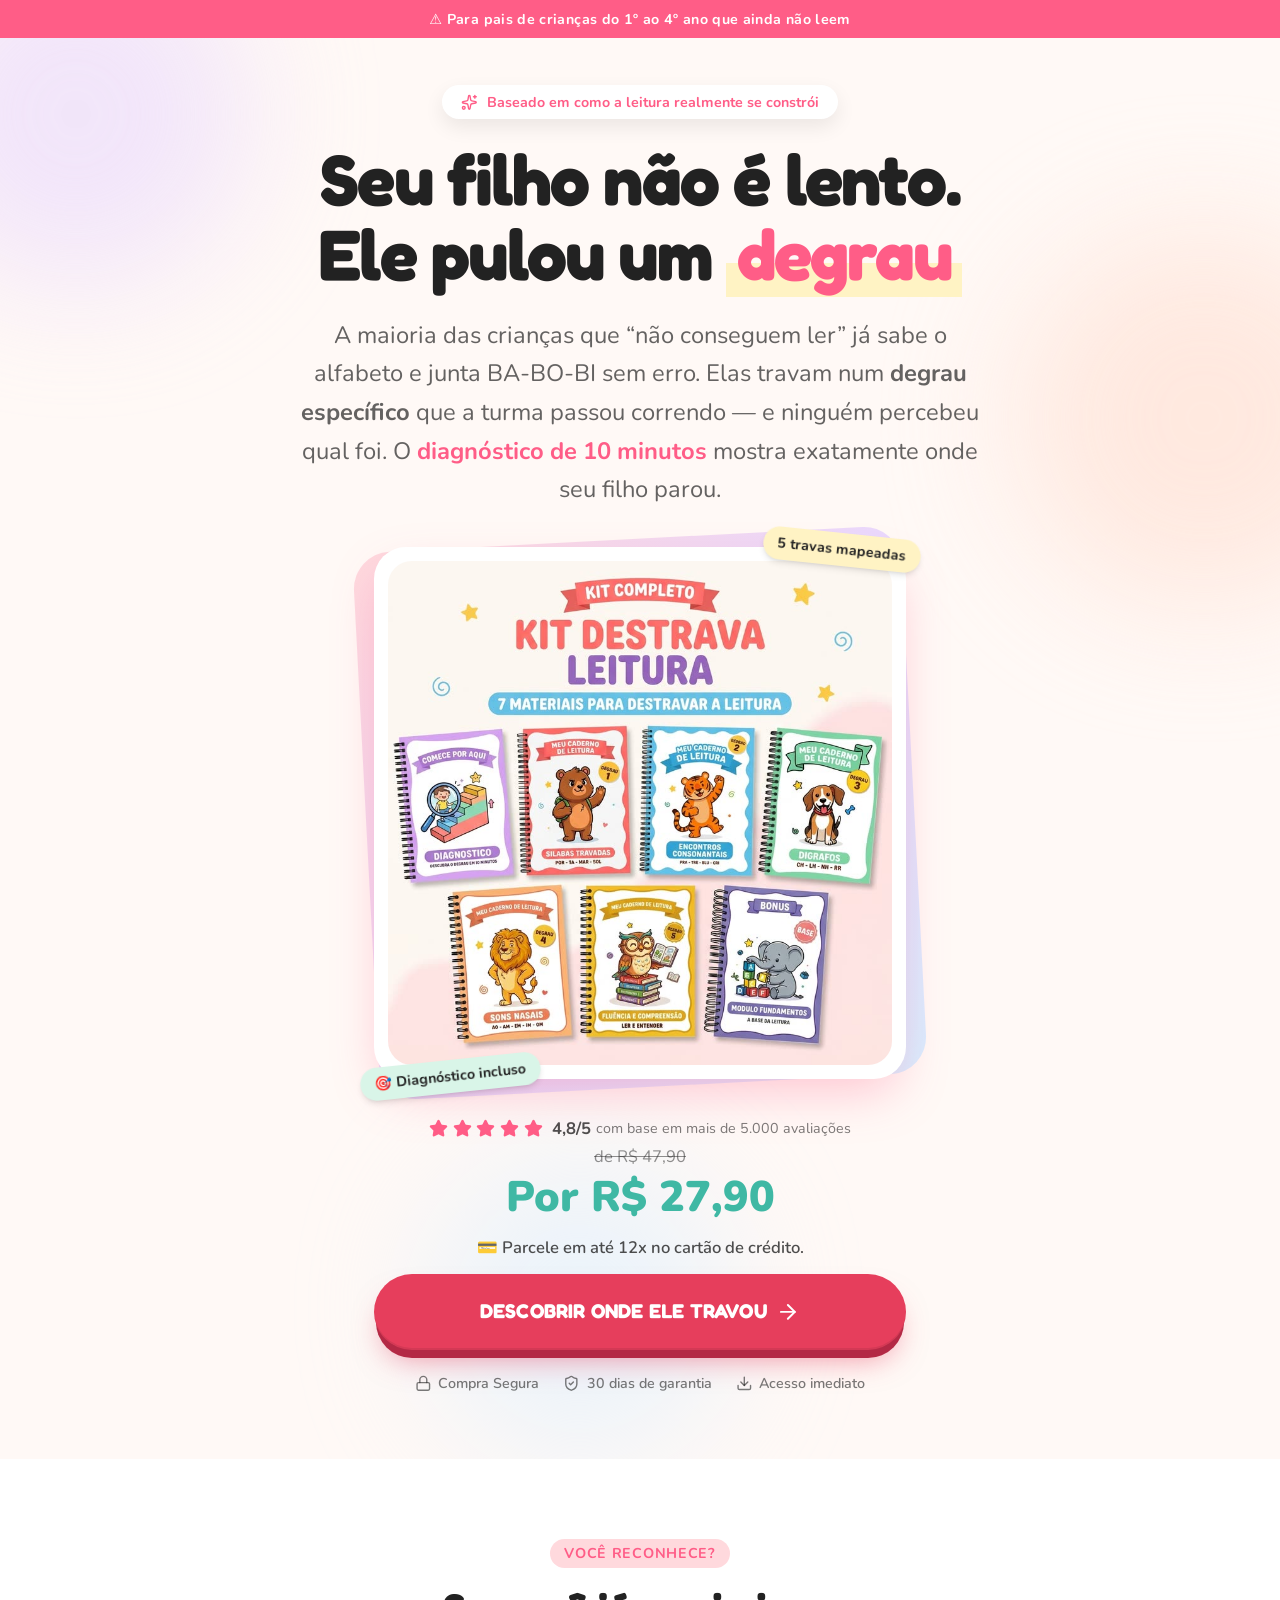
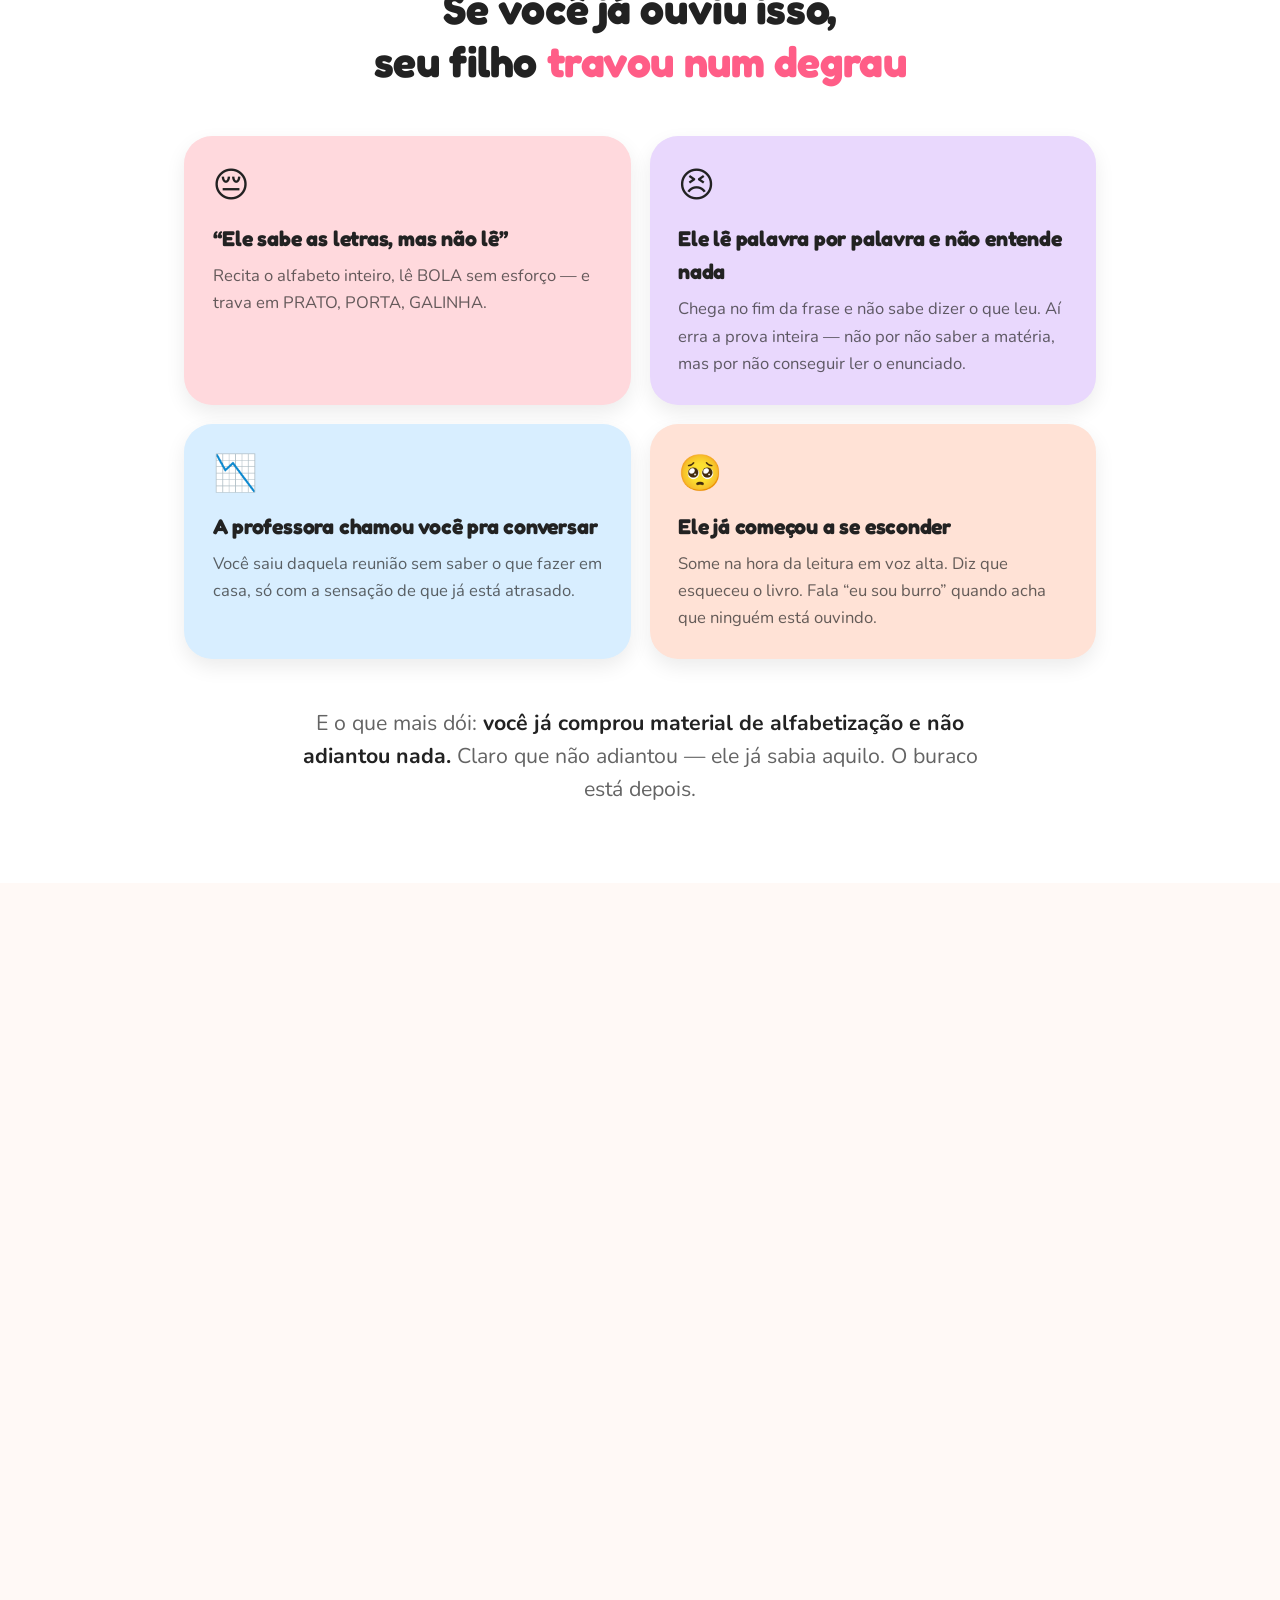
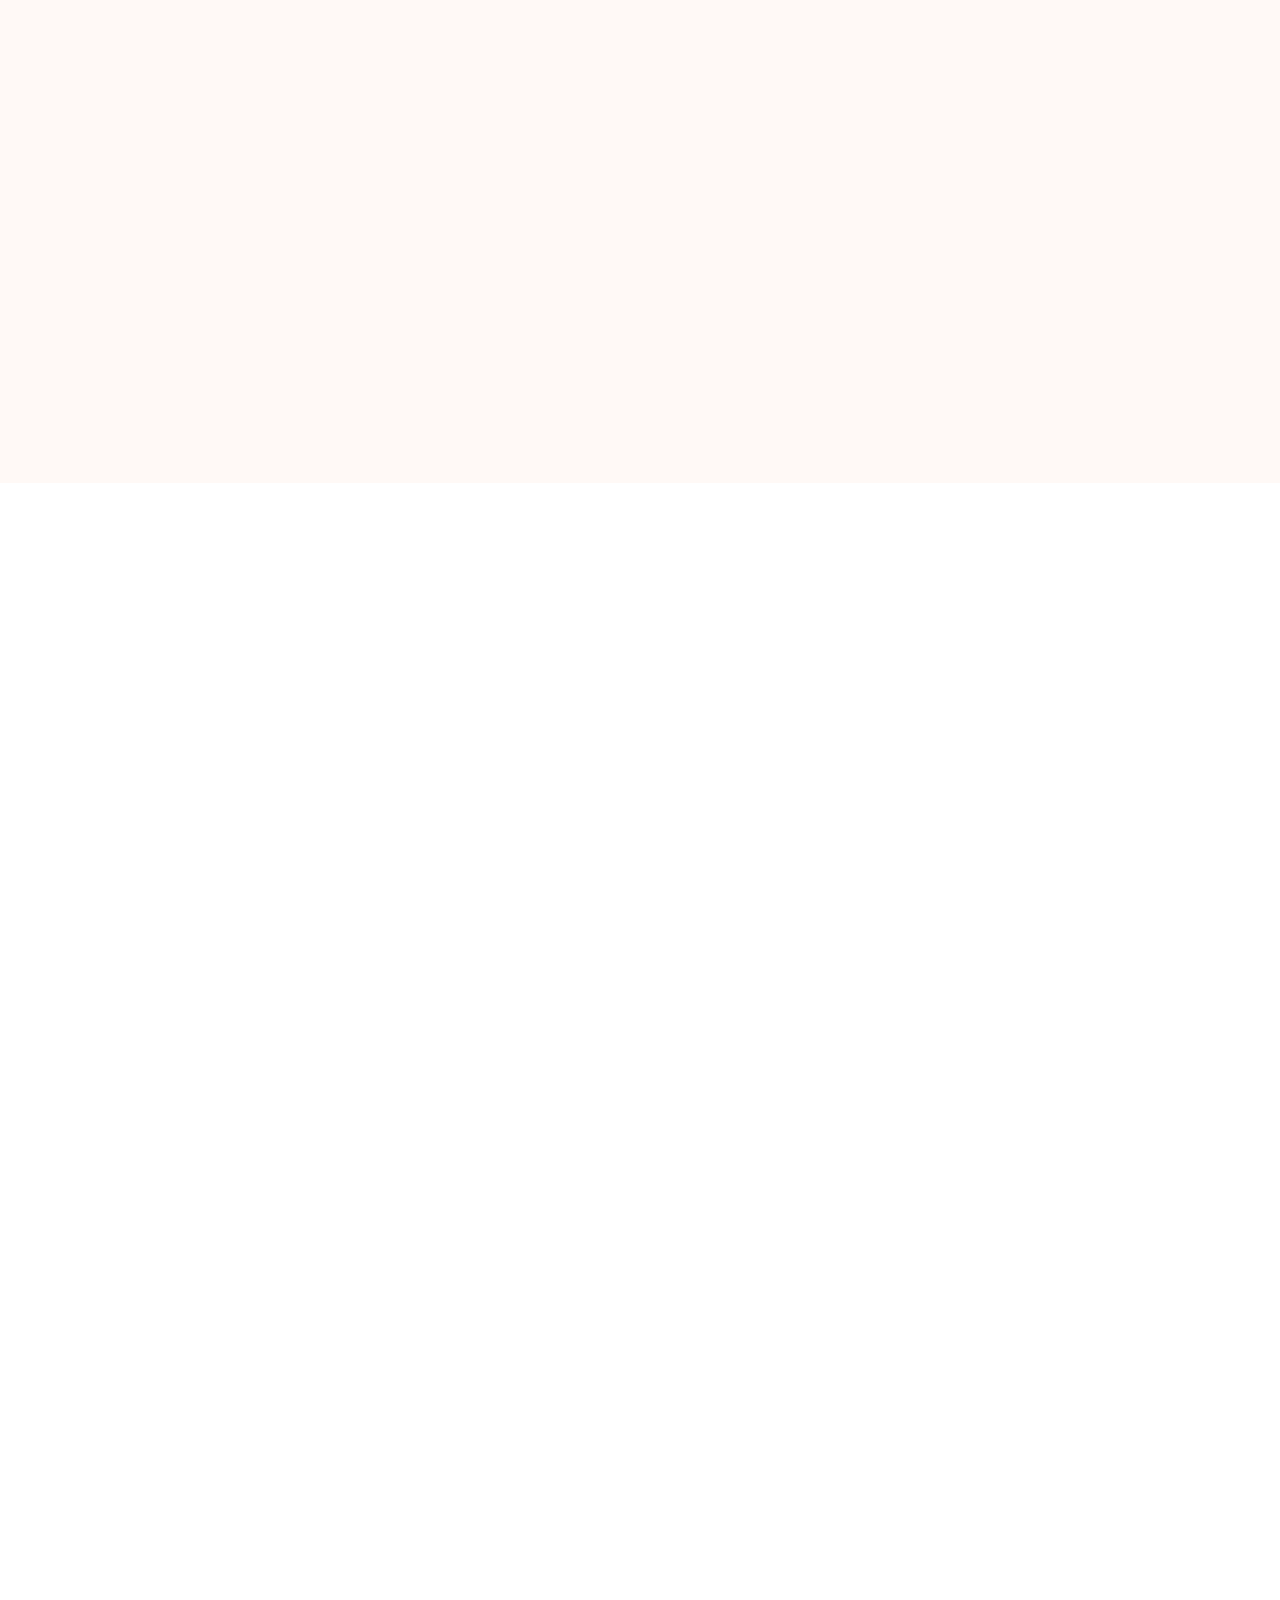
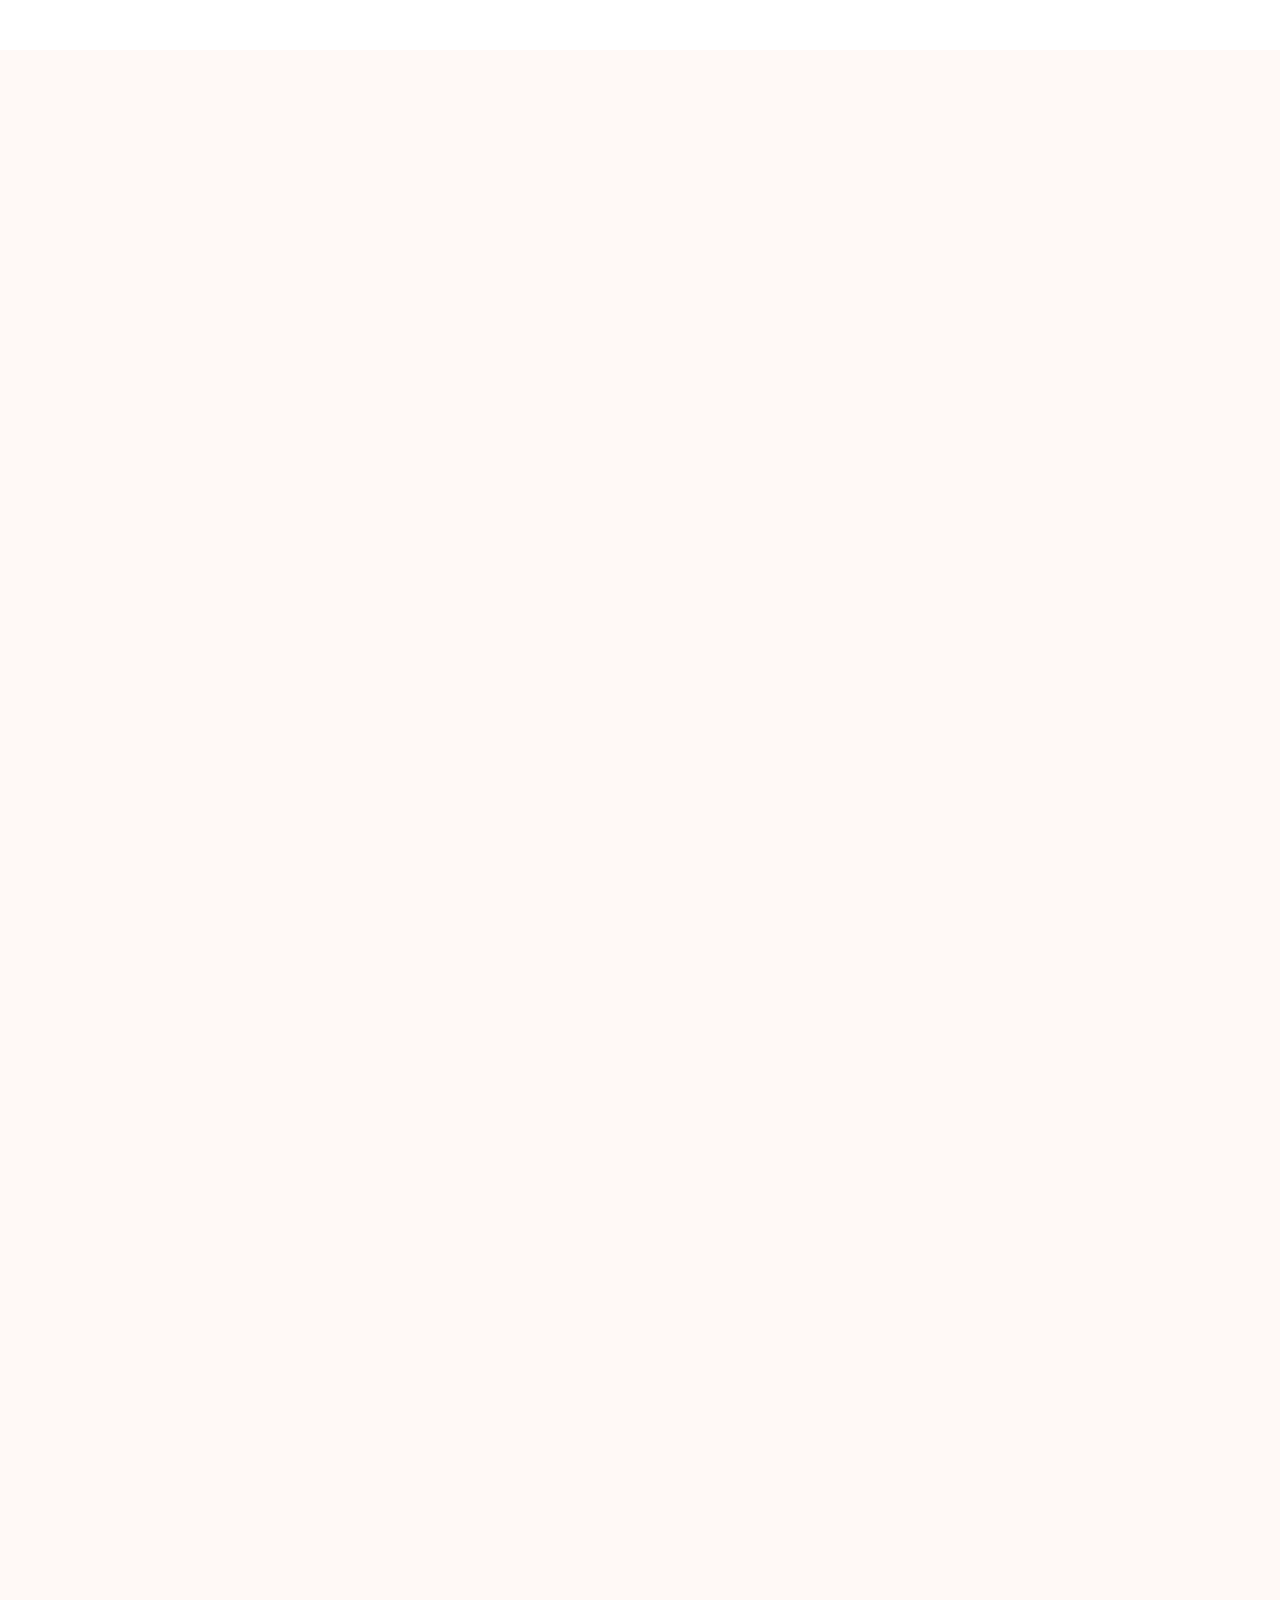
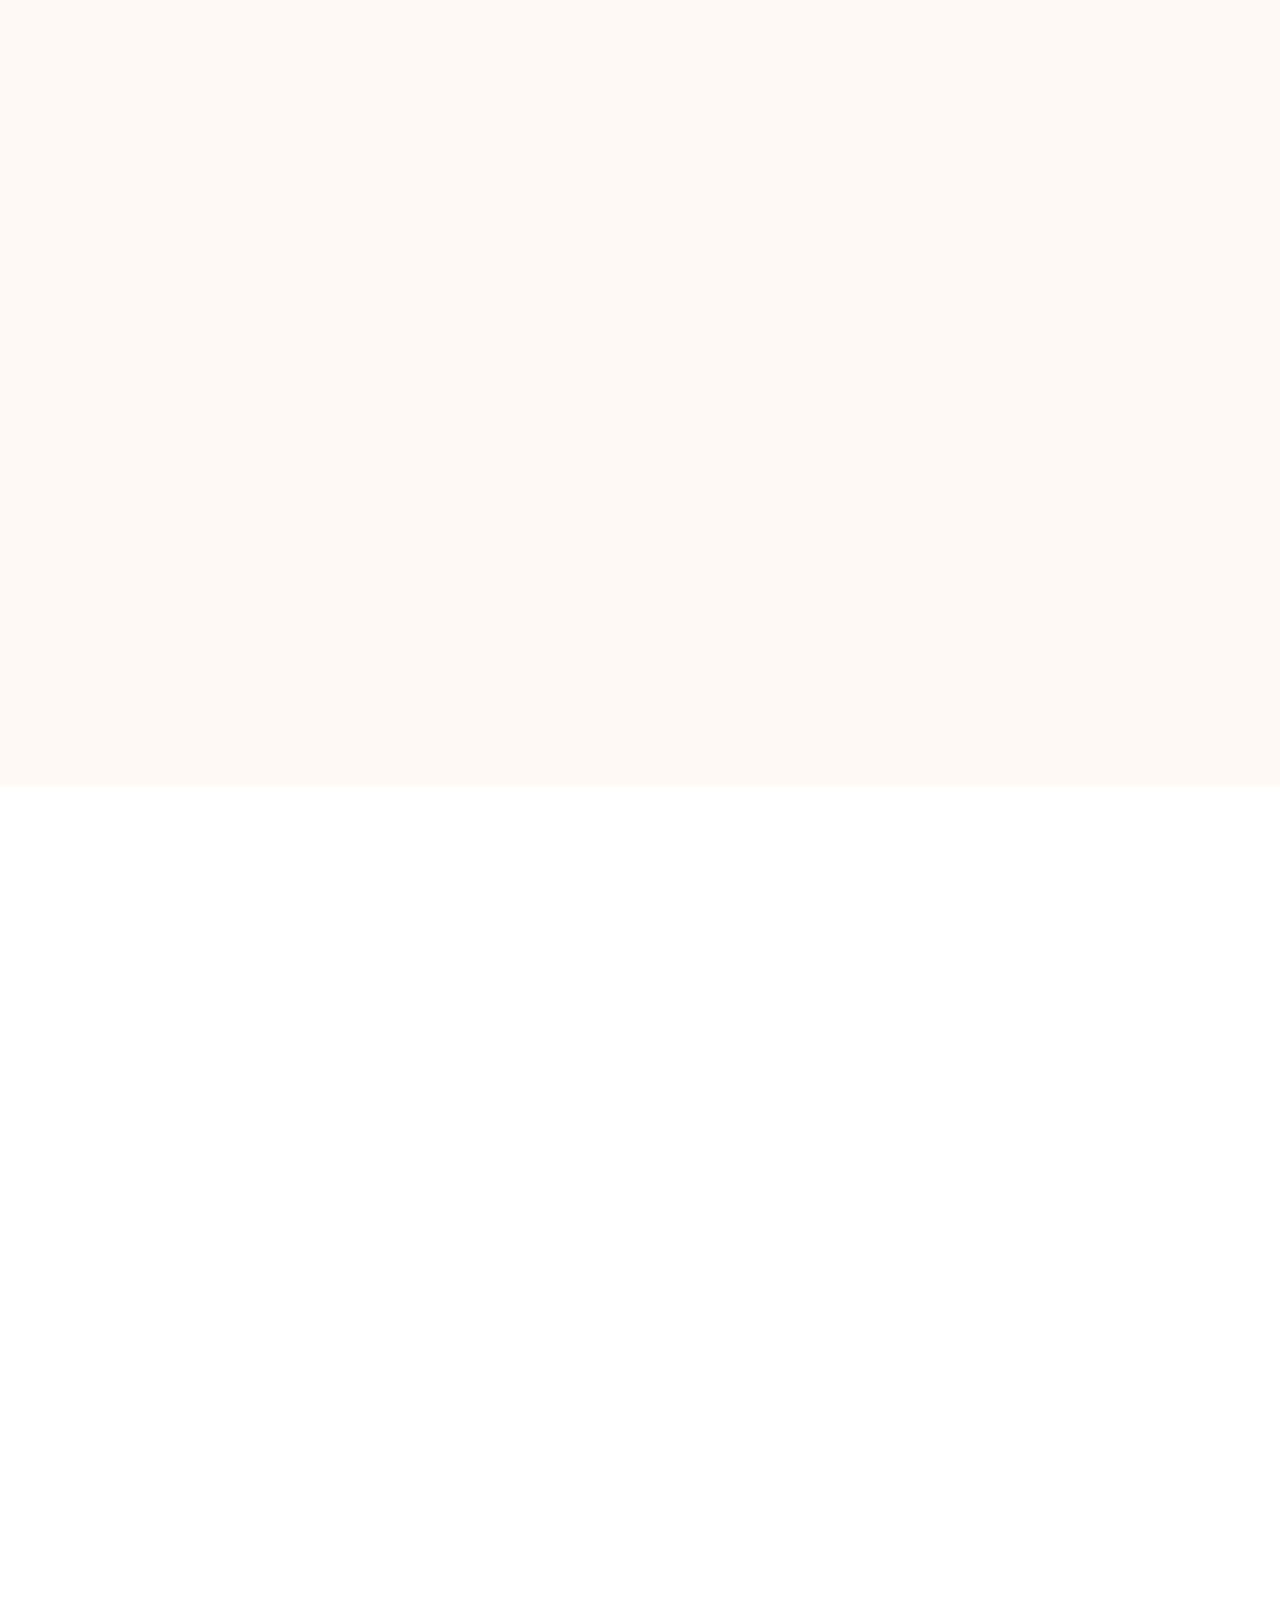
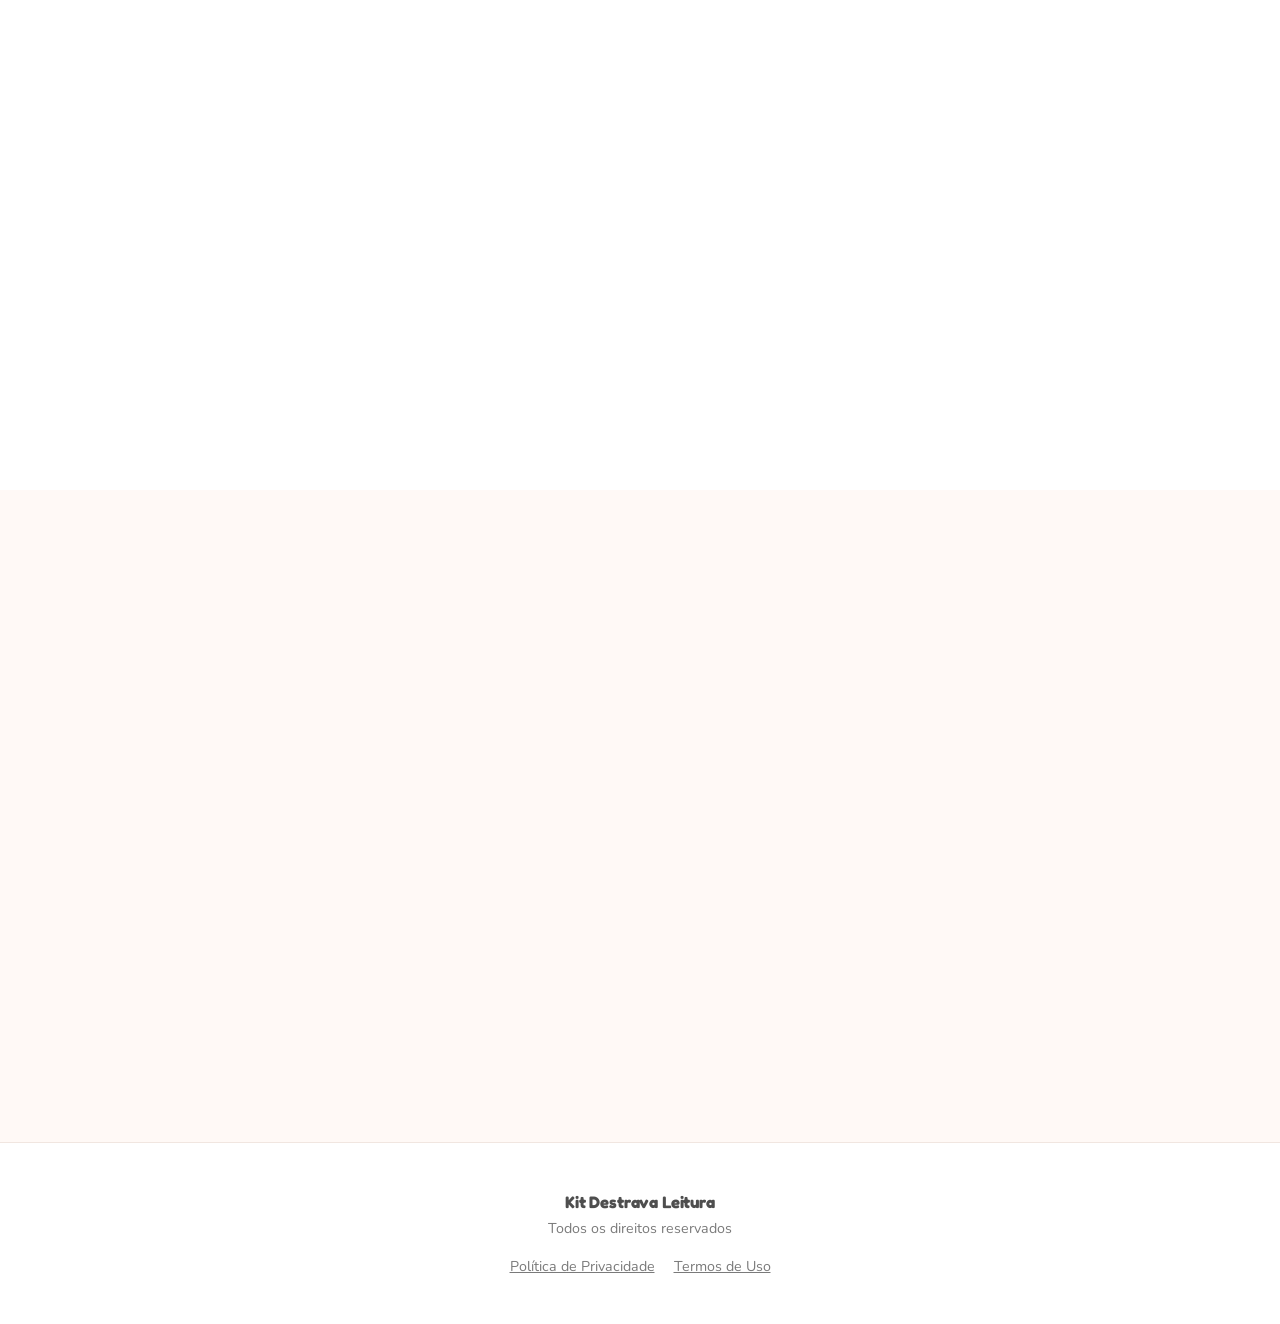
==== index.html @ 66c72ef6 "Separa dispensar de desativar nas notificações - O X passa a apenas dispensar a notificação atual e " ====
<!DOCTYPE html><html lang="pt-BR"><head>
<link rel="icon" href="./images/favicon.ico" type="image/x-icon"/><meta charSet="utf-8"/><meta name="viewport" content="width=device-width, initial-scale=1"/><link rel="preload" as="image" href="./images/kit-capa.jpg" fetchPriority="high"/><link rel="stylesheet" href="./assets/styles.css" data-precedence="default"/><link rel="stylesheet" href="https://fonts.googleapis.com/css2?family=Fredoka:wght@600;700&amp;family=Nunito:wght@400;600;700;800&amp;display=swap" media="all" data-precedence="default"/><script src="https://cdn.utmify.com.br/scripts/pixel/pixel.js" async="" defer=""></script><script src="https://cdn.utmify.com.br/scripts/utms/latest.js" async="" defer="" data-utmify-prevent-xcod-sck="" data-utmify-prevent-subids=""></script><title>Kit Destrava Leitura — Descubra onde a leitura do seu filho travou</title><meta name="author" content="Kit Destrava Leitura"/><meta property="og:title" content="Kit Destrava Leitura"/><meta property="og:description" content="Seu filho não é lento. Ele pulou um degrau. Descubra em 10 minutos onde a leitura dele travou — e destrave com o material certo."/><meta property="og:type" content="website"/><meta name="twitter:card" content="summary"/><meta name="twitter:site" content="@Lovable"/><meta name="twitter:title" content="Kit Destrava Leitura"/><meta name="twitter:description" content="Seu filho não é lento. Ele pulou um degrau. Descubra em 10 minutos onde a leitura dele travou — e destrave com o material certo."/><meta property="og:image" content="./images/social.webp"/><meta name="twitter:image" content="./images/social.webp"/><meta name="description" content="Para crianças de 6 a 9 anos que já deveriam estar lendo. Diagnóstico de 10 minutos + 5 cadernos, um para cada trava da leitura. Acesso imediato."/><link rel="preconnect" href="https://fonts.googleapis.com"/><link rel="preconnect" href="https://fonts.gstatic.com" crossorigin="anonymous"/><link rel="dns-prefetch" href="https://fonts.googleapis.com"/><link rel="dns-prefetch" href="https://fonts.gstatic.com"/><link rel="dns-prefetch" href="https://ggcheckout.app"/><link rel="dns-prefetch" href="https://cdn.utmify.com.br"/><link rel="preload" as="image" href="./images/kit-capa.jpg" fetchpriority="high"/><!-- UTMify / Pixel Tracking (descomente e configure quando for rodar anúncios) -->
  <!-- <script>window.pixelId = "SEU_PIXEL_AQUI";</script> --></head><body><!--$--><div class="min-h-screen bg-background text-foreground font-sans antialiased overflow-x-hidden"><div class="bg-[#FF5D87] text-white text-center text-[11px] md:text-xs font-bold tracking-wide py-2 px-4">⚠️ Para pais de crianças do 1º ao 4º ano que ainda não leem</div><section class="relative px-5 pt-10 pb-14 overflow-hidden"><div class="pointer-events-none absolute -top-20 -left-20 w-72 h-72 rounded-full bg-[#E9D8FD] opacity-60 blur-3xl blob"></div><div class="pointer-events-none absolute top-40 -right-24 w-80 h-80 rounded-full bg-[#FFE2D6] opacity-70 blur-3xl blob"></div><div class="pointer-events-none absolute bottom-0 left-1/3 w-64 h-64 rounded-full bg-[#D8EEFF] opacity-50 blur-3xl blob"></div><div class="relative max-w-3xl mx-auto text-center"><div class="inline-flex items-center gap-2 bg-white rounded-full px-4 py-1.5 mb-5 shadow-[var(--shadow-card)] text-xs font-bold text-[#FF5D87]"><svg xmlns="http://www.w3.org/2000/svg" width="24" height="24" viewBox="0 0 24 24" fill="none" stroke="currentColor" stroke-width="2" stroke-linecap="round" stroke-linejoin="round" class="lucide lucide-sparkles w-3.5 h-3.5" aria-hidden="true"><path d="M11.017 2.814a1 1 0 0 1 1.966 0l1.051 5.558a2 2 0 0 0 1.594 1.594l5.558 1.051a1 1 0 0 1 0 1.966l-5.558 1.051a2 2 0 0 0-1.594 1.594l-1.051 5.558a1 1 0 0 1-1.966 0l-1.051-5.558a2 2 0 0 0-1.594-1.594l-5.558-1.051a1 1 0 0 1 0-1.966l5.558-1.051a2 2 0 0 0 1.594-1.594z"></path><path d="M20 2v4"></path><path d="M22 4h-4"></path><circle cx="4" cy="20" r="2"></circle></svg> Baseado em como a leitura realmente se constrói</div><h1 class="font-display text-4xl md:text-6xl font-bold tracking-tight leading-[1.05] mb-5">Seu filho não é lento.<br/>Ele pulou um <span class="highlight-underline">degrau</span></h1><p class="text-base md:text-xl text-foreground/70 mb-8 max-w-xl mx-auto leading-relaxed">A maioria das crianças que “não conseguem ler” já sabe o alfabeto e junta BA-BO-BI sem erro. Elas travam num <strong>degrau específico</strong> que a turma passou correndo — e ninguém percebeu qual foi. O <strong class="text-[#FF5D87]">diagnóstico de 10 minutos</strong> mostra exatamente onde seu filho parou.</p><div class="relative mx-auto max-w-md mb-8"><div class="absolute inset-0 bg-gradient-to-br from-[#FFD9DD] via-[#E9D8FD] to-[#D8EEFF] rounded-[36px] rotate-[-3deg] scale-[1.03]"></div><div class="relative bg-white rounded-[32px] p-3 shadow-[var(--shadow-premium)] float-soft"><img src="./images/kit-capa.jpg" alt="Kit Destrava Leitura — 7 materiais" width="800" height="800" fetchPriority="high" decoding="async" loading="eager" class="w-full rounded-[24px]"/></div><div class="absolute -top-3 -right-3 bg-[#FFF3C4] text-[#222] text-xs font-bold rounded-full px-3 py-1.5 shadow-md rotate-6">5 travas mapeadas</div><div class="absolute -bottom-3 -left-3 bg-[#D9F5E8] text-[#222] text-xs font-bold rounded-full px-3 py-1.5 shadow-md -rotate-6">🎯 Diagnóstico incluso</div></div><div class="flex flex-col items-center gap-1 mb-3"><div class="flex items-center gap-1 text-[#FF5D87]"><svg xmlns="http://www.w3.org/2000/svg" width="24" height="24" viewBox="0 0 24 24" fill="none" stroke="currentColor" stroke-width="2" stroke-linecap="round" stroke-linejoin="round" class="lucide lucide-star w-4 h-4 fill-[#FF5D87]" aria-hidden="true"><path d="M11.525 2.295a.53.53 0 0 1 .95 0l2.31 4.679a2.123 2.123 0 0 0 1.595 1.16l5.166.756a.53.53 0 0 1 .294.904l-3.736 3.638a2.123 2.123 0 0 0-.611 1.878l.882 5.14a.53.53 0 0 1-.771.56l-4.618-2.428a2.122 2.122 0 0 0-1.973 0L6.396 21.01a.53.53 0 0 1-.77-.56l.881-5.139a2.122 2.122 0 0 0-.611-1.879L2.16 9.795a.53.53 0 0 1 .294-.906l5.165-.755a2.122 2.122 0 0 0 1.597-1.16z"></path></svg><svg xmlns="http://www.w3.org/2000/svg" width="24" height="24" viewBox="0 0 24 24" fill="none" stroke="currentColor" stroke-width="2" stroke-linecap="round" stroke-linejoin="round" class="lucide lucide-star w-4 h-4 fill-[#FF5D87]" aria-hidden="true"><path d="M11.525 2.295a.53.53 0 0 1 .95 0l2.31 4.679a2.123 2.123 0 0 0 1.595 1.16l5.166.756a.53.53 0 0 1 .294.904l-3.736 3.638a2.123 2.123 0 0 0-.611 1.878l.882 5.14a.53.53 0 0 1-.771.56l-4.618-2.428a2.122 2.122 0 0 0-1.973 0L6.396 21.01a.53.53 0 0 1-.77-.56l.881-5.139a2.122 2.122 0 0 0-.611-1.879L2.16 9.795a.53.53 0 0 1 .294-.906l5.165-.755a2.122 2.122 0 0 0 1.597-1.16z"></path></svg><svg xmlns="http://www.w3.org/2000/svg" width="24" height="24" viewBox="0 0 24 24" fill="none" stroke="currentColor" stroke-width="2" stroke-linecap="round" stroke-linejoin="round" class="lucide lucide-star w-4 h-4 fill-[#FF5D87]" aria-hidden="true"><path d="M11.525 2.295a.53.53 0 0 1 .95 0l2.31 4.679a2.123 2.123 0 0 0 1.595 1.16l5.166.756a.53.53 0 0 1 .294.904l-3.736 3.638a2.123 2.123 0 0 0-.611 1.878l.882 5.14a.53.53 0 0 1-.771.56l-4.618-2.428a2.122 2.122 0 0 0-1.973 0L6.396 21.01a.53.53 0 0 1-.77-.56l.881-5.139a2.122 2.122 0 0 0-.611-1.879L2.16 9.795a.53.53 0 0 1 .294-.906l5.165-.755a2.122 2.122 0 0 0 1.597-1.16z"></path></svg><svg xmlns="http://www.w3.org/2000/svg" width="24" height="24" viewBox="0 0 24 24" fill="none" stroke="currentColor" stroke-width="2" stroke-linecap="round" stroke-linejoin="round" class="lucide lucide-star w-4 h-4 fill-[#FF5D87]" aria-hidden="true"><path d="M11.525 2.295a.53.53 0 0 1 .95 0l2.31 4.679a2.123 2.123 0 0 0 1.595 1.16l5.166.756a.53.53 0 0 1 .294.904l-3.736 3.638a2.123 2.123 0 0 0-.611 1.878l.882 5.14a.53.53 0 0 1-.771.56l-4.618-2.428a2.122 2.122 0 0 0-1.973 0L6.396 21.01a.53.53 0 0 1-.77-.56l.881-5.139a2.122 2.122 0 0 0-.611-1.879L2.16 9.795a.53.53 0 0 1 .294-.906l5.165-.755a2.122 2.122 0 0 0 1.597-1.16z"></path></svg><svg xmlns="http://www.w3.org/2000/svg" width="24" height="24" viewBox="0 0 24 24" fill="none" stroke="currentColor" stroke-width="2" stroke-linecap="round" stroke-linejoin="round" class="lucide lucide-star w-4 h-4 fill-[#FF5D87]" aria-hidden="true"><path d="M11.525 2.295a.53.53 0 0 1 .95 0l2.31 4.679a2.123 2.123 0 0 0 1.595 1.16l5.166.756a.53.53 0 0 1 .294.904l-3.736 3.638a2.123 2.123 0 0 0-.611 1.878l.882 5.14a.53.53 0 0 1-.771.56l-4.618-2.428a2.122 2.122 0 0 0-1.973 0L6.396 21.01a.53.53 0 0 1-.77-.56l.881-5.139a2.122 2.122 0 0 0-.611-1.879L2.16 9.795a.53.53 0 0 1 .294-.906l5.165-.755a2.122 2.122 0 0 0 1.597-1.16z"></path></svg><span class="ml-1 text-sm font-bold text-foreground/80">4,8/5</span><span class="text-xs text-foreground/60">com base em mais de 5.000 avaliações</span></div><div class="flex flex-col items-center gap-1 leading-none"><span class="text-sm text-foreground/50 line-through">de R$ 47,90</span><span class="text-3xl md:text-4xl font-black text-[#3FB8A4]">Por R$ 27,90</span></div></div><p class="mb-3 text-sm font-semibold text-foreground/80">💳 Parcele em até 12x no cartão de crédito.</p><a href="#oferta" class="btn-primary max-w-md mx-auto">DESCOBRIR ONDE ELE TRAVOU <svg xmlns="http://www.w3.org/2000/svg" width="24" height="24" viewBox="0 0 24 24" fill="none" stroke="currentColor" stroke-width="2" stroke-linecap="round" stroke-linejoin="round" class="lucide lucide-arrow-right w-5 h-5" aria-hidden="true"><path d="M5 12h14"></path><path d="m12 5 7 7-7 7"></path></svg></a><div class="mt-5"><div class="flex flex-wrap justify-center gap-x-5 gap-y-2 text-xs font-semibold text-foreground/60"><div class="flex items-center gap-1.5"><svg xmlns="http://www.w3.org/2000/svg" width="24" height="24" viewBox="0 0 24 24" fill="none" stroke="currentColor" stroke-width="2" stroke-linecap="round" stroke-linejoin="round" class="lucide lucide-lock w-3.5 h-3.5" aria-hidden="true"><rect width="18" height="11" x="3" y="11" rx="2" ry="2"></rect><path d="M7 11V7a5 5 0 0 1 10 0v4"></path></svg> Compra Segura</div><div class="flex items-center gap-1.5"><svg xmlns="http://www.w3.org/2000/svg" width="24" height="24" viewBox="0 0 24 24" fill="none" stroke="currentColor" stroke-width="2" stroke-linecap="round" stroke-linejoin="round" class="lucide lucide-shield-check w-3.5 h-3.5" aria-hidden="true"><path d="M20 13c0 5-3.5 7.5-7.66 8.95a1 1 0 0 1-.67-.01C7.5 20.5 4 18 4 13V6a1 1 0 0 1 1-1c2 0 4.5-1.2 6.24-2.72a1.17 1.17 0 0 1 1.52 0C14.51 3.81 17 5 19 5a1 1 0 0 1 1 1z"></path><path d="m9 12 2 2 4-4"></path></svg> 30 dias de garantia</div><div class="flex items-center gap-1.5"><svg xmlns="http://www.w3.org/2000/svg" width="24" height="24" viewBox="0 0 24 24" fill="none" stroke="currentColor" stroke-width="2" stroke-linecap="round" stroke-linejoin="round" class="lucide lucide-download w-3.5 h-3.5" aria-hidden="true"><path d="M12 15V3"></path><path d="M21 15v4a2 2 0 0 1-2 2H5a2 2 0 0 1-2-2v-4"></path><path d="m7 10 5 5 5-5"></path></svg> Acesso imediato</div></div></div></div></section><section class="px-5 py-16 bg-white"><div class="max-w-3xl mx-auto"><div class="text-center mb-10"><span class="inline-block bg-[#FFD9DD] text-[#FF5D87] text-xs font-bold uppercase tracking-wider rounded-full px-3 py-1 mb-3">Você reconhece?</span><h2 class="font-display text-3xl md:text-4xl font-bold leading-tight">Se você já ouviu isso,<br/>seu filho <span class="text-[#FF5D87]">travou num degrau</span></h2></div><div class="grid gap-4 md:grid-cols-2"><div class="rounded-[28px] p-6 shadow-[var(--shadow-card)] transition-transform hover:-translate-y-1" style="background:#FFD9DD"><div class="text-3xl mb-3">😔</div><h3 class="font-display font-bold text-lg mb-1.5">“Ele sabe as letras, mas não lê”</h3><p class="text-sm text-foreground/70 leading-relaxed">Recita o alfabeto inteiro, lê BOLA sem esforço — e trava em PRATO, PORTA, GALINHA.</p></div><div class="rounded-[28px] p-6 shadow-[var(--shadow-card)] transition-transform hover:-translate-y-1" style="background:#E9D8FD"><div class="text-3xl mb-3">😣</div><h3 class="font-display font-bold text-lg mb-1.5">Ele lê palavra por palavra e não entende nada</h3><p class="text-sm text-foreground/70 leading-relaxed">Chega no fim da frase e não sabe dizer o que leu. Aí erra a prova inteira — não por não saber a matéria, mas por não conseguir ler o enunciado.</p></div><div class="rounded-[28px] p-6 shadow-[var(--shadow-card)] transition-transform hover:-translate-y-1" style="background:#D8EEFF"><div class="text-3xl mb-3">📉</div><h3 class="font-display font-bold text-lg mb-1.5">A professora chamou você pra conversar</h3><p class="text-sm text-foreground/70 leading-relaxed">Você saiu daquela reunião sem saber o que fazer em casa, só com a sensação de que já está atrasado.</p></div><div class="rounded-[28px] p-6 shadow-[var(--shadow-card)] transition-transform hover:-translate-y-1" style="background:#FFE2D6"><div class="text-3xl mb-3">🥺</div><h3 class="font-display font-bold text-lg mb-1.5">Ele já começou a se esconder</h3><p class="text-sm text-foreground/70 leading-relaxed">Some na hora da leitura em voz alta. Diz que esqueceu o livro. Fala “eu sou burro” quando acha que ninguém está ouvindo.</p></div></div><p class="text-center mt-10 text-base md:text-lg text-foreground/70 max-w-xl mx-auto">E o que mais dói: <strong class="text-foreground">você já comprou material de alfabetização e não adiantou nada.</strong> Claro que não adiantou — ele já sabia aquilo. O buraco está depois.</p></div></section><section class="px-5 py-16 bg-background"><div class="max-w-3xl mx-auto text-center"><span class="inline-block bg-[#D9F5E8] text-[#1f7a5a] text-xs font-bold uppercase tracking-wider rounded-full px-3 py-1 mb-3">A solução</span><h2 class="font-display text-3xl md:text-4xl font-bold leading-tight mb-5">O Método do Degrau Perdido</h2><p class="text-base md:text-lg text-foreground/70 mb-8 max-w-xl mx-auto leading-relaxed">A leitura se constrói em degraus, e cada um depende do anterior. Quando a criança pula um, tudo que vem depois desaba — e de fora parece que ela simplesmente “não consegue ler”. O Kit <strong>identifica o degrau exato</strong> onde seu filho parou e entrega o material dali em diante.</p><h3 class="font-display text-2xl md:text-3xl font-bold mb-5">Exemplos de atividades</h3><div class="relative mx-auto max-w-3xl md:max-w-4xl mb-8 px-6 md:px-10"><div class="relative" role="region" aria-roledescription="carousel" aria-label="Carrossel com páginas e capas do material"><div class="overflow-hidden rounded-2xl"><div class="flex -ml-4" id="carousel-track" style="transition: transform 0.35s cubic-bezier(0.4, 0, 0.2, 1);"><div role="group" aria-roledescription="slide" class="min-w-0 shrink-0 grow-0 basis-full pl-4"><img src="./images/caderno-porquinho.jpg" alt="Capa Meu Caderno de Leitura — Porquinho" width="900" height="1125" class="w-full h-auto aspect-[1229/1536] object-contain" loading="eager" decoding="async" fetchPriority="low"/></div><div role="group" aria-roledescription="slide" class="min-w-0 shrink-0 grow-0 basis-full pl-4"><img src="./images/caderno-casinha.jpg" alt="Capa Meu Caderno de Leitura — Casinha" width="900" height="1125" class="w-full h-auto aspect-[1229/1536] object-contain" loading="eager" decoding="async" fetchPriority="low"/></div><div role="group" aria-roledescription="slide" class="min-w-0 shrink-0 grow-0 basis-full pl-4"><img src="./images/caderno-leitura.jpg" alt="Capa do caderno de leitura" width="900" height="1125" class="w-full h-auto aspect-[1229/1536] object-contain" loading="lazy" decoding="async" fetchPriority="auto"/></div><div role="group" aria-roledescription="slide" class="min-w-0 shrink-0 grow-0 basis-full pl-4"><img src="./images/pipoca-malucca.jpg" alt="Atividade A Pipoca Maluca" width="900" height="1125" class="w-full h-auto aspect-[1229/1536] object-contain" loading="lazy" decoding="async" fetchPriority="auto"/></div><div role="group" aria-roledescription="slide" class="min-w-0 shrink-0 grow-0 basis-full pl-4"><img src="./images/pato-agitado.jpg" alt="Atividade O Pato Agitado" width="900" height="1125" class="w-full h-auto aspect-[1229/1536] object-contain" loading="lazy" decoding="async" fetchPriority="auto"/></div><div role="group" aria-roledescription="slide" class="min-w-0 shrink-0 grow-0 basis-full pl-4"><img src="./images/laco-rosa.jpg" alt="Atividade O Laço Rosa" width="900" height="1125" class="w-full h-auto aspect-[1229/1536] object-contain" loading="lazy" decoding="async" fetchPriority="auto"/></div><div role="group" aria-roledescription="slide" class="min-w-0 shrink-0 grow-0 basis-full pl-4"><img src="./images/gato-guto.jpg" alt="Atividade O Gato Guto" width="900" height="1125" class="w-full h-auto aspect-[1229/1536] object-contain" loading="lazy" decoding="async" fetchPriority="auto"/></div><div role="group" aria-roledescription="slide" class="min-w-0 shrink-0 grow-0 basis-full pl-4"><img src="./images/galinha-pintadinha.jpg" alt="Atividade A Galinha Pintadinha" width="900" height="1125" class="w-full h-auto aspect-[1229/1536] object-contain" loading="lazy" decoding="async" fetchPriority="auto"/></div><div role="group" aria-roledescription="slide" class="min-w-0 shrink-0 grow-0 basis-full pl-4"><img src="./images/sapo-no-lago.jpg" alt="Atividade O Sapo no Lago" width="900" height="1125" class="w-full h-auto aspect-[1229/1536] object-contain" loading="lazy" decoding="async" fetchPriority="auto"/></div><div role="group" aria-roledescription="slide" class="min-w-0 shrink-0 grow-0 basis-full pl-4"><img src="./images/vaca-mimosa.jpg" alt="Atividade A Vaca Mimosa" width="900" height="1125" class="w-full h-auto aspect-[1229/1536] object-contain" loading="lazy" decoding="async" fetchPriority="auto"/></div><div role="group" aria-roledescription="slide" class="min-w-0 shrink-0 grow-0 basis-full pl-4"><img src="./images/arvore-alta.jpg" alt="Atividade A Árvore Alta" width="900" height="1125" class="w-full h-auto aspect-[1229/1536] object-contain" loading="lazy" decoding="async" fetchPriority="auto"/></div></div></div><button id="prev-slide" aria-label="Slide anterior" class="inline-flex items-center justify-center gap-2 whitespace-nowrap text-sm font-medium cursor-pointer transition-all hover:scale-110 active:scale-95 absolute h-10 w-10 rounded-full top-1/2 -translate-y-1/2 left-0 md:-left-4 border-0 bg-white text-foreground shadow-[var(--shadow-card)] z-20"><svg xmlns="http://www.w3.org/2000/svg" width="20" height="20" viewBox="0 0 24 24" fill="none" stroke="currentColor" stroke-width="2.5" stroke-linecap="round" stroke-linejoin="round" class="lucide lucide-arrow-left"><path d="m12 19-7-7 7-7"></path><path d="M19 12H5"></path></svg><span class="sr-only">Previous slide</span></button><button id="next-slide" aria-label="Próximo slide" class="inline-flex items-center justify-center gap-2 whitespace-nowrap text-sm font-medium cursor-pointer transition-all hover:scale-110 active:scale-95 absolute h-10 w-10 rounded-full top-1/2 -translate-y-1/2 right-0 md:-right-4 border-0 bg-white text-foreground shadow-[var(--shadow-card)] z-20"><svg xmlns="http://www.w3.org/2000/svg" width="20" height="20" viewBox="0 0 24 24" fill="none" stroke="currentColor" stroke-width="2.5" stroke-linecap="round" stroke-linejoin="round" class="lucide lucide-arrow-right"><path d="M5 12h14"></path><path d="m12 5 7 7-7 7"></path></svg><span class="sr-only">Next slide</span></button></div></div><div class="grid gap-3 md:grid-cols-2 text-left"><div class="flex gap-2.5 items-start bg-white rounded-2xl p-3.5 shadow-[var(--shadow-card)]"><svg xmlns="http://www.w3.org/2000/svg" width="24" height="24" viewBox="0 0 24 24" fill="none" stroke="currentColor" stroke-width="2" stroke-linecap="round" stroke-linejoin="round" class="lucide lucide-circle-check w-5 h-5 text-[#FF5D87] shrink-0 mt-0.5" aria-hidden="true"><circle cx="12" cy="12" r="10"></circle><path d="m9 12 2 2 4-4"></path></svg><span class="text-sm font-semibold">Diagnóstico de 10 minutos</span></div><div class="flex gap-2.5 items-start bg-white rounded-2xl p-3.5 shadow-[var(--shadow-card)]"><svg xmlns="http://www.w3.org/2000/svg" width="24" height="24" viewBox="0 0 24 24" fill="none" stroke="currentColor" stroke-width="2" stroke-linecap="round" stroke-linejoin="round" class="lucide lucide-circle-check w-5 h-5 text-[#FF5D87] shrink-0 mt-0.5" aria-hidden="true"><circle cx="12" cy="12" r="10"></circle><path d="m9 12 2 2 4-4"></path></svg><span class="text-sm font-semibold">As 5 travas da leitura</span></div><div class="flex gap-2.5 items-start bg-white rounded-2xl p-3.5 shadow-[var(--shadow-card)]"><svg xmlns="http://www.w3.org/2000/svg" width="24" height="24" viewBox="0 0 24 24" fill="none" stroke="currentColor" stroke-width="2" stroke-linecap="round" stroke-linejoin="round" class="lucide lucide-circle-check w-5 h-5 text-[#FF5D87] shrink-0 mt-0.5" aria-hidden="true"><circle cx="12" cy="12" r="10"></circle><path d="m9 12 2 2 4-4"></path></svg><span class="text-sm font-semibold">Leitura com compreensão</span></div><div class="flex gap-2.5 items-start bg-white rounded-2xl p-3.5 shadow-[var(--shadow-card)]"><svg xmlns="http://www.w3.org/2000/svg" width="24" height="24" viewBox="0 0 24 24" fill="none" stroke="currentColor" stroke-width="2" stroke-linecap="round" stroke-linejoin="round" class="lucide lucide-circle-check w-5 h-5 text-[#FF5D87] shrink-0 mt-0.5" aria-hidden="true"><circle cx="12" cy="12" r="10"></circle><path d="m9 12 2 2 4-4"></path></svg><span class="text-sm font-semibold">Fluência sem soletrar</span></div></div></div></section><section class="px-5 py-16" style="background:#FFE2D6"><div class="max-w-3xl mx-auto"><div class="text-center mb-10"><span class="inline-block bg-[#E9D8FD] text-[#5b2a9e] text-xs font-bold uppercase tracking-wider rounded-full px-3 py-1 mb-3">O que você recebe</span><h2 class="font-display text-3xl md:text-4xl font-bold leading-tight">🎁 E ainda vêm 6 bônus para destravar de vez a leitura do seu filho 📚</h2></div><div class="grid gap-4 grid-cols-2 md:grid-cols-2"><div class="relative rounded-[22px] p-3 md:p-5 bg-white border-2 border-dashed border-[#FFD966] shadow-[var(--shadow-card)] transition-transform hover:-translate-y-1"><div class="absolute -top-3 left-3 bg-[#FF5D87] text-white text-[10px] md:text-xs font-black uppercase tracking-wider rounded-full px-2.5 py-1 shadow-sm">Bônus</div><div class="bg-[#FFF9F6] rounded-[16px] p-2 mb-3 mt-2"><img src="./images/pre-silabicos.jpg" alt="Módulo Fundamentos" width="600" height="800" loading="lazy" decoding="async" fetchPriority="low" class="w-full h-36 md:h-64 object-contain rounded-[12px]"/></div><h3 class="font-display font-bold text-sm md:text-lg mb-1 leading-tight">Módulo Fundamentos</h3><p class="text-[11px] md:text-sm text-foreground/70 leading-relaxed mb-2">Se o diagnóstico mostrar que ele travou lá atrás, você já tem a base junto.</p><div class="text-xs md:text-sm font-bold"><span class="text-[#FF5D87] line-through">De <!-- -->R$ 39,90</span> <span class="text-[#22c55e]">GRÁTIS</span></div></div><div class="relative rounded-[22px] p-3 md:p-5 bg-white border-2 border-dashed border-[#FFD966] shadow-[var(--shadow-card)] transition-transform hover:-translate-y-1"><div class="absolute -top-3 left-3 bg-[#FF5D87] text-white text-[10px] md:text-xs font-black uppercase tracking-wider rounded-full px-2.5 py-1 shadow-sm">Bônus</div><div class="bg-[#FFF9F6] rounded-[16px] p-2 mb-3 mt-2"><img src="./images/silabico-alfabetico.jpg" alt="Textinhos do Dia" width="600" height="800" loading="lazy" decoding="async" fetchPriority="low" class="w-full h-36 md:h-64 object-contain rounded-[12px]"/></div><h3 class="font-display font-bold text-sm md:text-lg mb-1 leading-tight">Textinhos do Dia</h3><p class="text-[11px] md:text-sm text-foreground/70 leading-relaxed mb-2">30 leituras curtas com pergunta de interpretação.</p><div class="text-xs md:text-sm font-bold"><span class="text-[#FF5D87] line-through">De <!-- -->R$ 29,90</span> <span class="text-[#22c55e]">GRÁTIS</span></div></div><div class="relative rounded-[22px] p-3 md:p-5 bg-white border-2 border-dashed border-[#FFD966] shadow-[var(--shadow-card)] transition-transform hover:-translate-y-1"><div class="absolute -top-3 left-3 bg-[#FF5D87] text-white text-[10px] md:text-xs font-black uppercase tracking-wider rounded-full px-2.5 py-1 shadow-sm">Bônus</div><div class="bg-[#FFF9F6] rounded-[16px] p-2 mb-3 mt-2"><img src="./images/alfabetico.jpg" alt="Ditado Sem Choro" width="600" height="800" loading="lazy" decoding="async" fetchPriority="low" class="w-full h-36 md:h-64 object-contain rounded-[12px]"/></div><h3 class="font-display font-bold text-sm md:text-lg mb-1 leading-tight">Ditado Sem Choro</h3><p class="text-[11px] md:text-sm text-foreground/70 leading-relaxed mb-2">40 ditados progressivos, do simples ao complexo.</p><div class="text-xs md:text-sm font-bold"><span class="text-[#FF5D87] line-through">De <!-- -->R$ 24,90</span> <span class="text-[#22c55e]">GRÁTIS</span></div></div><div class="relative rounded-[22px] p-3 md:p-5 bg-white border-2 border-dashed border-[#FFD966] shadow-[var(--shadow-card)] transition-transform hover:-translate-y-1"><div class="absolute -top-3 left-3 bg-[#FF5D87] text-white text-[10px] md:text-xs font-black uppercase tracking-wider rounded-full px-2.5 py-1 shadow-sm">Bônus</div><div class="bg-[#FFF9F6] rounded-[16px] p-2 mb-3 mt-2"><img src="./images/silabas-sem-valor.jpg" alt="Quadro de Progresso" width="600" height="800" loading="lazy" decoding="async" fetchPriority="low" class="w-full h-36 md:h-64 object-contain rounded-[12px]"/></div><h3 class="font-display font-bold text-sm md:text-lg mb-1 leading-tight">Quadro de Progresso</h3><p class="text-[11px] md:text-sm text-foreground/70 leading-relaxed mb-2">4 semanas para ele ver a própria evolução e querer continuar.</p><div class="text-xs md:text-sm font-bold"><span class="text-[#FF5D87] line-through">De <!-- -->R$ 19,90</span> <span class="text-[#22c55e]">GRÁTIS</span></div></div><div class="relative rounded-[22px] p-3 md:p-5 bg-white border-2 border-dashed border-[#FFD966] shadow-[var(--shadow-card)] transition-transform hover:-translate-y-1"><div class="absolute -top-3 left-3 bg-[#FF5D87] text-white text-[10px] md:text-xs font-black uppercase tracking-wider rounded-full px-2.5 py-1 shadow-sm">Bônus</div><div class="bg-[#FFF9F6] rounded-[16px] p-2 mb-3 mt-2"><img src="./images/silabas-com-valor.jpg" alt="Guia da Reunião" width="600" height="800" loading="lazy" decoding="async" fetchPriority="low" class="w-full h-36 md:h-64 object-contain rounded-[12px]"/></div><h3 class="font-display font-bold text-sm md:text-lg mb-1 leading-tight">Guia da Reunião</h3><p class="text-[11px] md:text-sm text-foreground/70 leading-relaxed mb-2">O que dizer para a professora e o que pedir à escola.</p><div class="text-xs md:text-sm font-bold"><span class="text-[#FF5D87] line-through">De <!-- -->R$ 24,90</span> <span class="text-[#22c55e]">GRÁTIS</span></div></div><div class="relative rounded-[22px] p-3 md:p-5 bg-white border-2 border-dashed border-[#FFD966] shadow-[var(--shadow-card)] transition-transform hover:-translate-y-1"><div class="absolute -top-3 left-3 bg-[#FF5D87] text-white text-[10px] md:text-xs font-black uppercase tracking-wider rounded-full px-2.5 py-1 shadow-sm">Bônus</div><div class="bg-[#FFF9F6] rounded-[16px] p-2 mb-3 mt-2"><img src="./images/silabas-complexas.jpg" alt="Leitura em Voz Alta Sem Vergonha" width="600" height="800" loading="lazy" decoding="async" fetchPriority="low" class="w-full h-36 md:h-64 object-contain rounded-[12px]"/></div><h3 class="font-display font-bold text-sm md:text-lg mb-1 leading-tight">Leitura em Voz Alta Sem Vergonha</h3><p class="text-[11px] md:text-sm text-foreground/70 leading-relaxed mb-2">Como praticar em casa sem virar briga.</p><div class="text-xs md:text-sm font-bold"><span class="text-[#FF5D87] line-through">De <!-- -->R$ 19,90</span> <span class="text-[#22c55e]">GRÁTIS</span></div></div></div><div class="mt-8 text-center bg-white rounded-[22px] p-4 shadow-[var(--shadow-card)] border-2 border-dashed border-[#FFD966]"><p class="font-display text-base md:text-xl font-bold text-foreground">Total em bônus: <span class="text-[#dc2626] line-through">R$ 159,40</span> <span class="text-[#16a34a]">R$ 0,00 para você</span><span style="display:block;margin-top:10px"><span style="display:inline-block;background:#16a34a;color:#fff;font-size:13px;font-weight:800;letter-spacing:.04em;border-radius:999px;padding:7px 16px">✓ VOCÊ ECONOMIZA R$ 159,40</span></span></p></div></div></section><section class="px-5 py-16 bg-background"><div class="max-w-3xl mx-auto"><div class="text-center mb-10"><span class="inline-block bg-[#FFF3C4] text-[#7a5a00] text-xs font-bold uppercase tracking-wider rounded-full px-3 py-1 mb-3">Benefícios</span><h2 class="font-display text-3xl md:text-4xl font-bold leading-tight">Em poucas semanas, seu filho:</h2></div><div class="grid gap-4 grid-cols-2 md:grid-cols-3"><div class="bg-white rounded-[24px] p-5 text-center shadow-[var(--shadow-card)]"><div class="w-12 h-12 rounded-2xl mx-auto mb-3 grid place-items-center" style="background:#FFD9DD"><svg xmlns="http://www.w3.org/2000/svg" width="24" height="24" viewBox="0 0 24 24" fill="none" stroke="currentColor" stroke-width="2" stroke-linecap="round" stroke-linejoin="round" class="lucide lucide-book-open w-6 h-6 text-foreground" aria-hidden="true"><path d="M12 7v14"></path><path d="M3 18a1 1 0 0 1-1-1V4a1 1 0 0 1 1-1h5a4 4 0 0 1 4 4 4 4 0 0 1 4-4h5a1 1 0 0 1 1 1v13a1 1 0 0 1-1 1h-6a3 3 0 0 0-3 3 3 3 0 0 0-3-3z"></path></svg></div><p class="font-display font-bold text-sm md:text-base">Lê frase inteira</p></div><div class="bg-white rounded-[24px] p-5 text-center shadow-[var(--shadow-card)]"><div class="w-12 h-12 rounded-2xl mx-auto mb-3 grid place-items-center" style="background:#FFF3C4"><svg xmlns="http://www.w3.org/2000/svg" width="24" height="24" viewBox="0 0 24 24" fill="none" stroke="currentColor" stroke-width="2" stroke-linecap="round" stroke-linejoin="round" class="lucide lucide-zap w-6 h-6 text-foreground" aria-hidden="true"><path d="M4 14a1 1 0 0 1-.78-1.63l9.9-10.2a.5.5 0 0 1 .86.46l-1.92 6.02A1 1 0 0 0 13 10h7a1 1 0 0 1 .78 1.63l-9.9 10.2a.5.5 0 0 1-.86-.46l1.92-6.02A1 1 0 0 0 11 14z"></path></svg></div><p class="font-display font-bold text-sm md:text-base">Entende o que lê</p></div><div class="bg-white rounded-[24px] p-5 text-center shadow-[var(--shadow-card)]"><div class="w-12 h-12 rounded-2xl mx-auto mb-3 grid place-items-center" style="background:#FFE2D6"><svg xmlns="http://www.w3.org/2000/svg" width="24" height="24" viewBox="0 0 24 24" fill="none" stroke="currentColor" stroke-width="2" stroke-linecap="round" stroke-linejoin="round" class="lucide lucide-heart w-6 h-6 text-foreground" aria-hidden="true"><path d="M2 9.5a5.5 5.5 0 0 1 9.591-3.676.56.56 0 0 0 .818 0A5.49 5.49 0 0 1 22 9.5c0 2.29-1.5 4-3 5.5l-5.492 5.313a2 2 0 0 1-3 .019L5 15c-1.5-1.5-3-3.2-3-5.5"></path></svg></div><p class="font-display font-bold text-sm md:text-base">Faz a prova sozinho</p></div><div class="bg-white rounded-[24px] p-5 text-center shadow-[var(--shadow-card)]"><div class="w-12 h-12 rounded-2xl mx-auto mb-3 grid place-items-center" style="background:#E9D8FD"><svg xmlns="http://www.w3.org/2000/svg" width="24" height="24" viewBox="0 0 24 24" fill="none" stroke="currentColor" stroke-width="2" stroke-linecap="round" stroke-linejoin="round" class="lucide lucide-brain w-6 h-6 text-foreground" aria-hidden="true"><path d="M12 18V5"></path><path d="M15 13a4.17 4.17 0 0 1-3-4 4.17 4.17 0 0 1-3 4"></path><path d="M17.598 6.5A3 3 0 1 0 12 5a3 3 0 1 0-5.598 1.5"></path><path d="M17.997 5.125a4 4 0 0 1 2.526 5.77"></path><path d="M18 18a4 4 0 0 0 2-7.464"></path><path d="M19.967 17.483A4 4 0 1 1 12 18a4 4 0 1 1-7.967-.517"></path><path d="M6 18a4 4 0 0 1-2-7.464"></path><path d="M6.003 5.125a4 4 0 0 0-2.526 5.77"></path></svg></div><p class="font-display font-bold text-sm md:text-base">Levanta a mão na aula</p></div><div class="bg-white rounded-[24px] p-5 text-center shadow-[var(--shadow-card)]"><div class="w-12 h-12 rounded-2xl mx-auto mb-3 grid place-items-center" style="background:#D9F5E8"><svg xmlns="http://www.w3.org/2000/svg" width="24" height="24" viewBox="0 0 24 24" fill="none" stroke="currentColor" stroke-width="2" stroke-linecap="round" stroke-linejoin="round" class="lucide lucide-smile w-6 h-6 text-foreground" aria-hidden="true"><circle cx="12" cy="12" r="10"></circle><path d="M8 14s1.5 2 4 2 4-2 4-2"></path><line x1="9" x2="9.01" y1="9" y2="9"></line><line x1="15" x2="15.01" y1="9" y2="9"></line></svg></div><p class="font-display font-bold text-sm md:text-base">Para de se esconder</p></div><div class="bg-white rounded-[24px] p-5 text-center shadow-[var(--shadow-card)]"><div class="w-12 h-12 rounded-2xl mx-auto mb-3 grid place-items-center" style="background:#D8EEFF"><svg xmlns="http://www.w3.org/2000/svg" width="24" height="24" viewBox="0 0 24 24" fill="none" stroke="currentColor" stroke-width="2" stroke-linecap="round" stroke-linejoin="round" class="lucide lucide-graduation-cap w-6 h-6 text-foreground" aria-hidden="true"><path d="M21.42 10.922a1 1 0 0 0-.019-1.838L12.83 5.18a2 2 0 0 0-1.66 0L2.6 9.08a1 1 0 0 0 0 1.832l8.57 3.908a2 2 0 0 0 1.66 0z"></path><path d="M22 10v6"></path><path d="M6 12.5V16a6 3 0 0 0 12 0v-3.5"></path></svg></div><p class="font-display font-bold text-sm md:text-base">Acredita que é capaz</p></div></div></div></section><section class="px-5 py-16 bg-white"><div class="max-w-3xl mx-auto"><div class="text-center mb-10"><span class="inline-block bg-[#D8EEFF] text-[#1e5a8a] text-xs font-bold uppercase tracking-wider rounded-full px-4 py-1.5 mb-4">Como funciona</span><h2 class="font-display text-3xl md:text-4xl font-bold leading-tight mb-3"><span class="text-[#FF4D8D]">4</span> passos<!-- --> <span class="text-[#FF4D8D]">simples</span></h2><p class="text-base md:text-lg text-foreground/70">Você compra e recebe seu acesso rapidinho!</p></div><div class="grid gap-4"><div class="flex items-center gap-4 md:gap-6 rounded-[28px] p-5 md:p-6 shadow-[var(--shadow-card)]" style="background:#FFF0F5"><div class="shrink-0 w-20 h-20 md:w-24 md:h-24 rounded-full grid place-items-center" style="background:#FF4D8D20"><svg xmlns="http://www.w3.org/2000/svg" width="24" height="24" viewBox="0 0 24 24" fill="none" stroke="currentColor" stroke-width="2" stroke-linecap="round" stroke-linejoin="round" class="lucide lucide-shopping-cart w-9 h-9 md:w-11 md:h-11" aria-hidden="true" style="color:#FF4D8D"><circle cx="8" cy="21" r="1"></circle><circle cx="19" cy="21" r="1"></circle><path d="M2.05 2.05h2l2.66 12.42a2 2 0 0 0 2 1.58h9.78a2 2 0 0 0 1.95-1.57l1.65-7.43H5.12"></path></svg></div><div class="flex-1 min-w-0"><div class="flex items-baseline gap-2 mb-1"><span class="font-display text-2xl md:text-3xl font-bold" style="color:#FF4D8D">1.</span><h3 class="font-display text-xl md:text-2xl font-bold" style="color:#FF4D8D">COMPRAR</h3></div><p class="text-sm md:text-base text-foreground/80 leading-relaxed">Pagamento 100% seguro via PIX ou cartão.</p></div></div><div class="flex items-center gap-4 md:gap-6 rounded-[28px] p-5 md:p-6 shadow-[var(--shadow-card)]" style="background:#F3EEFD"><div class="shrink-0 w-20 h-20 md:w-24 md:h-24 rounded-full grid place-items-center" style="background:#8B5CF620"><svg xmlns="http://www.w3.org/2000/svg" width="24" height="24" viewBox="0 0 24 24" fill="none" stroke="currentColor" stroke-width="2" stroke-linecap="round" stroke-linejoin="round" class="lucide lucide-download w-9 h-9 md:w-11 md:h-11" aria-hidden="true" style="color:#8B5CF6"><path d="M12 15V3"></path><path d="M21 15v4a2 2 0 0 1-2 2H5a2 2 0 0 1-2-2v-4"></path><path d="m7 10 5 5 5-5"></path></svg></div><div class="flex-1 min-w-0"><div class="flex items-baseline gap-2 mb-1"><span class="font-display text-2xl md:text-3xl font-bold" style="color:#8B5CF6">2.</span><h3 class="font-display text-xl md:text-2xl font-bold" style="color:#8B5CF6">RECEBER</h3></div><p class="text-sm md:text-base text-foreground/80 leading-relaxed">Acesso liberado em minutos no seu e-mail.</p></div></div><div class="flex items-center gap-4 md:gap-6 rounded-[28px] p-5 md:p-6 shadow-[var(--shadow-card)]" style="background:#EAF9F1"><div class="shrink-0 w-20 h-20 md:w-24 md:h-24 rounded-full grid place-items-center" style="background:#22C55E20"><svg xmlns="http://www.w3.org/2000/svg" width="24" height="24" viewBox="0 0 24 24" fill="none" stroke="currentColor" stroke-width="2" stroke-linecap="round" stroke-linejoin="round" class="lucide lucide-search-check w-9 h-9 md:w-11 md:h-11" aria-hidden="true" style="color:#22C55E"><path d="m8 11 2 2 4.5-4.5"></path><circle cx="11" cy="11" r="8"></circle><path d="m21 21-4.3-4.3"></path></svg></div><div class="flex-1 min-w-0"><div class="flex items-baseline gap-2 mb-1"><span class="font-display text-2xl md:text-3xl font-bold" style="color:#22C55E">3.</span><h3 class="font-display text-xl md:text-2xl font-bold" style="color:#22C55E">DIAGNOSTICAR</h3></div><p class="text-sm md:text-base text-foreground/80 leading-relaxed">10 minutos hoje e você já sabe o degrau exato dele.</p></div></div><div class="flex items-center gap-4 md:gap-6 rounded-[28px] p-5 md:p-6 shadow-[var(--shadow-card)]" style="background:#E7F5FF"><div class="shrink-0 w-20 h-20 md:w-24 md:h-24 rounded-full grid place-items-center" style="background:#3B82F620"><svg xmlns="http://www.w3.org/2000/svg" width="24" height="24" viewBox="0 0 24 24" fill="none" stroke="currentColor" stroke-width="2" stroke-linecap="round" stroke-linejoin="round" class="lucide lucide-graduation-cap w-9 h-9 md:w-11 md:h-11" aria-hidden="true" style="color:#3B82F6"><path d="M21.42 10.922a1 1 0 0 0-.019-1.838L12.83 5.18a2 2 0 0 0-1.66 0L2.6 9.08a1 1 0 0 0 0 1.832l8.57 3.908a2 2 0 0 0 1.66 0z"></path><path d="M22 10v6"></path><path d="M6 12.5V16a6 3 0 0 0 12 0v-3.5"></path></svg></div><div class="flex-1 min-w-0"><div class="flex items-baseline gap-2 mb-1"><span class="font-display text-2xl md:text-3xl font-bold" style="color:#3B82F6">4.</span><h3 class="font-display text-xl md:text-2xl font-bold" style="color:#3B82F6">DESTRAVAR</h3></div><p class="text-sm md:text-base text-foreground/80 leading-relaxed">15 minutinhos por dia, só no caderno da trava dele.</p></div></div></div><div class="mt-8 flex items-center justify-center gap-2 text-base md:text-lg font-semibold text-foreground/80"><svg xmlns="http://www.w3.org/2000/svg" width="24" height="24" viewBox="0 0 24 24" fill="none" stroke="currentColor" stroke-width="2" stroke-linecap="round" stroke-linejoin="round" class="lucide lucide-heart w-5 h-5 text-[#FF4D8D] fill-[#FF4D8D]" aria-hidden="true"><path d="M2 9.5a5.5 5.5 0 0 1 9.591-3.676.56.56 0 0 0 .818 0A5.49 5.49 0 0 1 22 9.5c0 2.29-1.5 4-3 5.5l-5.492 5.313a2 2 0 0 1-3 .019L5 15c-1.5-1.5-3-3.2-3-5.5"></path></svg>Simples, rápido e feito para você!</div></div></section><section id="oferta" class="px-5 py-16 bg-background"><div class="max-w-md mx-auto"><div class="bg-white rounded-[32px] p-6 md:p-8 shadow-[var(--shadow-premium)] mb-6 border-2 border-[#7FD8C9]"><div class="text-center"><div class="inline-block bg-[#FFD9DD] text-[#FF5D87] text-[10px] font-bold uppercase tracking-wider rounded-full px-3 py-1 mb-3">Oferta básica</div><h3 class="font-display text-2xl font-bold mb-2">Kit Destrava Leitura</h3><div class="flex items-center justify-center gap-1 text-[#FF5D87]"><svg xmlns="http://www.w3.org/2000/svg" width="24" height="24" viewBox="0 0 24 24" fill="none" stroke="currentColor" stroke-width="2" stroke-linecap="round" stroke-linejoin="round" class="lucide lucide-star w-4 h-4 fill-[#FF5D87]" aria-hidden="true"><path d="M11.525 2.295a.53.53 0 0 1 .95 0l2.31 4.679a2.123 2.123 0 0 0 1.595 1.16l5.166.756a.53.53 0 0 1 .294.904l-3.736 3.638a2.123 2.123 0 0 0-.611 1.878l.882 5.14a.53.53 0 0 1-.771.56l-4.618-2.428a2.122 2.122 0 0 0-1.973 0L6.396 21.01a.53.53 0 0 1-.77-.56l.881-5.139a2.122 2.122 0 0 0-.611-1.879L2.16 9.795a.53.53 0 0 1 .294-.906l5.165-.755a2.122 2.122 0 0 0 1.597-1.16z"></path></svg><svg xmlns="http://www.w3.org/2000/svg" width="24" height="24" viewBox="0 0 24 24" fill="none" stroke="currentColor" stroke-width="2" stroke-linecap="round" stroke-linejoin="round" class="lucide lucide-star w-4 h-4 fill-[#FF5D87]" aria-hidden="true"><path d="M11.525 2.295a.53.53 0 0 1 .95 0l2.31 4.679a2.123 2.123 0 0 0 1.595 1.16l5.166.756a.53.53 0 0 1 .294.904l-3.736 3.638a2.123 2.123 0 0 0-.611 1.878l.882 5.14a.53.53 0 0 1-.771.56l-4.618-2.428a2.122 2.122 0 0 0-1.973 0L6.396 21.01a.53.53 0 0 1-.77-.56l.881-5.139a2.122 2.122 0 0 0-.611-1.879L2.16 9.795a.53.53 0 0 1 .294-.906l5.165-.755a2.122 2.122 0 0 0 1.597-1.16z"></path></svg><svg xmlns="http://www.w3.org/2000/svg" width="24" height="24" viewBox="0 0 24 24" fill="none" stroke="currentColor" stroke-width="2" stroke-linecap="round" stroke-linejoin="round" class="lucide lucide-star w-4 h-4 fill-[#FF5D87]" aria-hidden="true"><path d="M11.525 2.295a.53.53 0 0 1 .95 0l2.31 4.679a2.123 2.123 0 0 0 1.595 1.16l5.166.756a.53.53 0 0 1 .294.904l-3.736 3.638a2.123 2.123 0 0 0-.611 1.878l.882 5.14a.53.53 0 0 1-.771.56l-4.618-2.428a2.122 2.122 0 0 0-1.973 0L6.396 21.01a.53.53 0 0 1-.77-.56l.881-5.139a2.122 2.122 0 0 0-.611-1.879L2.16 9.795a.53.53 0 0 1 .294-.906l5.165-.755a2.122 2.122 0 0 0 1.597-1.16z"></path></svg><svg xmlns="http://www.w3.org/2000/svg" width="24" height="24" viewBox="0 0 24 24" fill="none" stroke="currentColor" stroke-width="2" stroke-linecap="round" stroke-linejoin="round" class="lucide lucide-star w-4 h-4 fill-[#FF5D87]" aria-hidden="true"><path d="M11.525 2.295a.53.53 0 0 1 .95 0l2.31 4.679a2.123 2.123 0 0 0 1.595 1.16l5.166.756a.53.53 0 0 1 .294.904l-3.736 3.638a2.123 2.123 0 0 0-.611 1.878l.882 5.14a.53.53 0 0 1-.771.56l-4.618-2.428a2.122 2.122 0 0 0-1.973 0L6.396 21.01a.53.53 0 0 1-.77-.56l.881-5.139a2.122 2.122 0 0 0-.611-1.879L2.16 9.795a.53.53 0 0 1 .294-.906l5.165-.755a2.122 2.122 0 0 0 1.597-1.16z"></path></svg><svg xmlns="http://www.w3.org/2000/svg" width="24" height="24" viewBox="0 0 24 24" fill="none" stroke="currentColor" stroke-width="2" stroke-linecap="round" stroke-linejoin="round" class="lucide lucide-star w-4 h-4 fill-[#FF5D87]" aria-hidden="true"><path d="M11.525 2.295a.53.53 0 0 1 .95 0l2.31 4.679a2.123 2.123 0 0 0 1.595 1.16l5.166.756a.53.53 0 0 1 .294.904l-3.736 3.638a2.123 2.123 0 0 0-.611 1.878l.882 5.14a.53.53 0 0 1-.771.56l-4.618-2.428a2.122 2.122 0 0 0-1.973 0L6.396 21.01a.53.53 0 0 1-.77-.56l.881-5.139a2.122 2.122 0 0 0-.611-1.879L2.16 9.795a.53.53 0 0 1 .294-.906l5.165-.755a2.122 2.122 0 0 0 1.597-1.16z"></path></svg><span class="ml-2 text-xs font-semibold text-foreground/70">4,8/5 — <!-- -->1.294<!-- --> mães aprovaram</span></div></div><img src="./images/kit-capa-v2.jpg" alt="Kit Destrava Leitura — diagnóstico e 5 degraus" width="800" height="800" class="w-full h-auto mt-5 rounded-2xl" loading="lazy" decoding="async" fetchPriority="low"/><ul class="my-6 space-y-2.5"><li class="flex gap-2 items-start text-sm"><svg xmlns="http://www.w3.org/2000/svg" width="24" height="24" viewBox="0 0 24 24" fill="none" stroke="currentColor" stroke-width="2" stroke-linecap="round" stroke-linejoin="round" class="lucide lucide-circle-check w-5 h-5 text-[#FF5D87] shrink-0 mt-0.5" aria-hidden="true"><circle cx="12" cy="12" r="10"></circle><path d="m9 12 2 2 4-4"></path></svg><span>Diagnóstico Degrau Perdido (10 min)</span></li><li class="flex gap-2 items-start text-sm"><svg xmlns="http://www.w3.org/2000/svg" width="24" height="24" viewBox="0 0 24 24" fill="none" stroke="currentColor" stroke-width="2" stroke-linecap="round" stroke-linejoin="round" class="lucide lucide-circle-check w-5 h-5 text-[#FF5D87] shrink-0 mt-0.5" aria-hidden="true"><circle cx="12" cy="12" r="10"></circle><path d="m9 12 2 2 4-4"></path></svg><span>5 cadernos — um para cada trava</span></li><li class="flex gap-2 items-start text-sm"><svg xmlns="http://www.w3.org/2000/svg" width="24" height="24" viewBox="0 0 24 24" fill="none" stroke="currentColor" stroke-width="2" stroke-linecap="round" stroke-linejoin="round" class="lucide lucide-circle-check w-5 h-5 text-[#FF5D87] shrink-0 mt-0.5" aria-hidden="true"><circle cx="12" cy="12" r="10"></circle><path d="m9 12 2 2 4-4"></path></svg><span>+600 atividades progressivas</span></li><li class="flex gap-2 items-start text-sm"><svg xmlns="http://www.w3.org/2000/svg" width="24" height="24" viewBox="0 0 24 24" fill="none" stroke="currentColor" stroke-width="2" stroke-linecap="round" stroke-linejoin="round" class="lucide lucide-circle-check w-5 h-5 text-[#FF5D87] shrink-0 mt-0.5" aria-hidden="true"><circle cx="12" cy="12" r="10"></circle><path d="m9 12 2 2 4-4"></path></svg><span>Acesso vitalício</span></li><li class="flex gap-2 items-start text-sm"><svg xmlns="http://www.w3.org/2000/svg" width="24" height="24" viewBox="0 0 24 24" fill="none" stroke="currentColor" stroke-width="2" stroke-linecap="round" stroke-linejoin="round" class="lucide lucide-circle-check w-5 h-5 text-[#FF5D87] shrink-0 mt-0.5" aria-hidden="true"><circle cx="12" cy="12" r="10"></circle><path d="m9 12 2 2 4-4"></path></svg><span>30 dias de garantia</span></li></ul><div class="text-center"><div class="text-sm text-foreground/50 line-through">de R$ 47,90</div><div class="font-display text-5xl font-bold text-[#3FB8A4] mb-4">R$ 27,90</div><p class="mb-3 text-sm font-semibold text-foreground/80">💳 Parcele em até 12x no cartão de crédito.</p><a class="inline-flex items-center justify-center gap-2 w-full font-display font-bold text-[1.05rem] tracking-wide py-[1.15rem] px-7 rounded-full text-white transition-transform hover:-translate-y-0.5 active:translate-y-0" style="background:#3FB8A4;box-shadow:0 10px 0 -2px #2E8A7B, 0 18px 30px -10px rgba(63, 184, 164, 0.55), inset 0 -2px 0 rgba(0,0,0,.08)" id="btn-oferta-basica" href="https://ggcheckout.app/checkout/v5/sDKqLHnHoi93WYhkag1U">QUERO DESTRAVAR A LEITURA</a><p class="mt-3 text-xs text-foreground/50">Acesso liberado em minutos</p><div class="text-red-600 text-center text-sm font-bold mt-5">🚨 ESPERA: tem uma opção melhor pra você logo abaixo 👇</div></div></div><div class="relative bg-white rounded-[32px] p-6 md:p-8 shadow-[var(--shadow-premium)] border-2 border-[#FF5D87]"><div class="absolute -top-3 left-1/2 -translate-x-1/2 bg-[#FF5D87] text-white text-[10px] font-bold uppercase tracking-wider rounded-full px-4 py-1.5 shadow-md whitespace-nowrap">⭐ Mais escolhido</div><div class="text-center pt-2"><div class="inline-block bg-white text-[#FF5D87] text-[10px] font-bold uppercase tracking-wider rounded-full px-3 py-1 mb-3">Pacote Prêmio</div><h3 class="font-display text-2xl font-bold mb-2">Kit Destrava + 6 Bônus</h3></div><img src="./images/pacote-premium-completo.jpg" alt="Pacote Completo — 7 materiais + 6 bônus" width="800" height="800" class="w-full h-auto mt-5 rounded-2xl" loading="lazy" decoding="async" fetchPriority="low"/><div class="mt-4 text-center"><div class="flex items-center justify-center gap-1 text-[#FF5D87]"><svg xmlns="http://www.w3.org/2000/svg" width="24" height="24" viewBox="0 0 24 24" fill="none" stroke="currentColor" stroke-width="2" stroke-linecap="round" stroke-linejoin="round" class="lucide lucide-star w-4 h-4 fill-[#FF5D87]" aria-hidden="true"><path d="M11.525 2.295a.53.53 0 0 1 .95 0l2.31 4.679a2.123 2.123 0 0 0 1.595 1.16l5.166.756a.53.53 0 0 1 .294.904l-3.736 3.638a2.123 2.123 0 0 0-.611 1.878l.882 5.14a.53.53 0 0 1-.771.56l-4.618-2.428a2.122 2.122 0 0 0-1.973 0L6.396 21.01a.53.53 0 0 1-.77-.56l.881-5.139a2.122 2.122 0 0 0-.611-1.879L2.16 9.795a.53.53 0 0 1 .294-.906l5.165-.755a2.122 2.122 0 0 0 1.597-1.16z"></path></svg><svg xmlns="http://www.w3.org/2000/svg" width="24" height="24" viewBox="0 0 24 24" fill="none" stroke="currentColor" stroke-width="2" stroke-linecap="round" stroke-linejoin="round" class="lucide lucide-star w-4 h-4 fill-[#FF5D87]" aria-hidden="true"><path d="M11.525 2.295a.53.53 0 0 1 .95 0l2.31 4.679a2.123 2.123 0 0 0 1.595 1.16l5.166.756a.53.53 0 0 1 .294.904l-3.736 3.638a2.123 2.123 0 0 0-.611 1.878l.882 5.14a.53.53 0 0 1-.771.56l-4.618-2.428a2.122 2.122 0 0 0-1.973 0L6.396 21.01a.53.53 0 0 1-.77-.56l.881-5.139a2.122 2.122 0 0 0-.611-1.879L2.16 9.795a.53.53 0 0 1 .294-.906l5.165-.755a2.122 2.122 0 0 0 1.597-1.16z"></path></svg><svg xmlns="http://www.w3.org/2000/svg" width="24" height="24" viewBox="0 0 24 24" fill="none" stroke="currentColor" stroke-width="2" stroke-linecap="round" stroke-linejoin="round" class="lucide lucide-star w-4 h-4 fill-[#FF5D87]" aria-hidden="true"><path d="M11.525 2.295a.53.53 0 0 1 .95 0l2.31 4.679a2.123 2.123 0 0 0 1.595 1.16l5.166.756a.53.53 0 0 1 .294.904l-3.736 3.638a2.123 2.123 0 0 0-.611 1.878l.882 5.14a.53.53 0 0 1-.771.56l-4.618-2.428a2.122 2.122 0 0 0-1.973 0L6.396 21.01a.53.53 0 0 1-.77-.56l.881-5.139a2.122 2.122 0 0 0-.611-1.879L2.16 9.795a.53.53 0 0 1 .294-.906l5.165-.755a2.122 2.122 0 0 0 1.597-1.16z"></path></svg><svg xmlns="http://www.w3.org/2000/svg" width="24" height="24" viewBox="0 0 24 24" fill="none" stroke="currentColor" stroke-width="2" stroke-linecap="round" stroke-linejoin="round" class="lucide lucide-star w-4 h-4 fill-[#FF5D87]" aria-hidden="true"><path d="M11.525 2.295a.53.53 0 0 1 .95 0l2.31 4.679a2.123 2.123 0 0 0 1.595 1.16l5.166.756a.53.53 0 0 1 .294.904l-3.736 3.638a2.123 2.123 0 0 0-.611 1.878l.882 5.14a.53.53 0 0 1-.771.56l-4.618-2.428a2.122 2.122 0 0 0-1.973 0L6.396 21.01a.53.53 0 0 1-.77-.56l.881-5.139a2.122 2.122 0 0 0-.611-1.879L2.16 9.795a.53.53 0 0 1 .294-.906l5.165-.755a2.122 2.122 0 0 0 1.597-1.16z"></path></svg><svg xmlns="http://www.w3.org/2000/svg" width="24" height="24" viewBox="0 0 24 24" fill="none" stroke="currentColor" stroke-width="2" stroke-linecap="round" stroke-linejoin="round" class="lucide lucide-star w-4 h-4 fill-[#FF5D87]" aria-hidden="true"><path d="M11.525 2.295a.53.53 0 0 1 .95 0l2.31 4.679a2.123 2.123 0 0 0 1.595 1.16l5.166.756a.53.53 0 0 1 .294.904l-3.736 3.638a2.123 2.123 0 0 0-.611 1.878l.882 5.14a.53.53 0 0 1-.771.56l-4.618-2.428a2.122 2.122 0 0 0-1.973 0L6.396 21.01a.53.53 0 0 1-.77-.56l.881-5.139a2.122 2.122 0 0 0-.611-1.879L2.16 9.795a.53.53 0 0 1 .294-.906l5.165-.755a2.122 2.122 0 0 0 1.597-1.16z"></path></svg><span class="ml-2 text-xs font-semibold text-foreground/70">4,9/5 — <!-- -->2.837<!-- --> mães aprovaram</span></div></div><ul class="my-6 space-y-3"><li class="flex gap-2.5 items-start text-base md:text-lg font-medium leading-snug"><svg xmlns="http://www.w3.org/2000/svg" width="24" height="24" viewBox="0 0 24 24" fill="none" stroke="currentColor" stroke-width="2" stroke-linecap="round" stroke-linejoin="round" class="lucide lucide-circle-check w-6 h-6 text-[#FF5D87] shrink-0 mt-0.5" aria-hidden="true"><circle cx="12" cy="12" r="10"></circle><path d="m9 12 2 2 4-4"></path></svg><span>Tudo do Kit Destrava Leitura</span></li><li class="flex gap-2.5 items-start text-base md:text-lg font-medium leading-snug"><svg xmlns="http://www.w3.org/2000/svg" width="24" height="24" viewBox="0 0 24 24" fill="none" stroke="currentColor" stroke-width="2" stroke-linecap="round" stroke-linejoin="round" class="lucide lucide-circle-check w-6 h-6 text-[#FF5D87] shrink-0 mt-0.5" aria-hidden="true"><circle cx="12" cy="12" r="10"></circle><path d="m9 12 2 2 4-4"></path></svg><span>🎁 Bônus 1 — Módulo Fundamentos</span></li><li class="flex gap-2.5 items-start text-base md:text-lg font-medium leading-snug"><svg xmlns="http://www.w3.org/2000/svg" width="24" height="24" viewBox="0 0 24 24" fill="none" stroke="currentColor" stroke-width="2" stroke-linecap="round" stroke-linejoin="round" class="lucide lucide-circle-check w-6 h-6 text-[#FF5D87] shrink-0 mt-0.5" aria-hidden="true"><circle cx="12" cy="12" r="10"></circle><path d="m9 12 2 2 4-4"></path></svg><span>🎁 Bônus 2 — Textinhos do Dia</span></li><li class="flex gap-2.5 items-start text-base md:text-lg font-medium leading-snug"><svg xmlns="http://www.w3.org/2000/svg" width="24" height="24" viewBox="0 0 24 24" fill="none" stroke="currentColor" stroke-width="2" stroke-linecap="round" stroke-linejoin="round" class="lucide lucide-circle-check w-6 h-6 text-[#FF5D87] shrink-0 mt-0.5" aria-hidden="true"><circle cx="12" cy="12" r="10"></circle><path d="m9 12 2 2 4-4"></path></svg><span>🎁 Bônus 3 — Ditado Sem Choro</span></li><li class="flex gap-2.5 items-start text-base md:text-lg font-medium leading-snug"><svg xmlns="http://www.w3.org/2000/svg" width="24" height="24" viewBox="0 0 24 24" fill="none" stroke="currentColor" stroke-width="2" stroke-linecap="round" stroke-linejoin="round" class="lucide lucide-circle-check w-6 h-6 text-[#FF5D87] shrink-0 mt-0.5" aria-hidden="true"><circle cx="12" cy="12" r="10"></circle><path d="m9 12 2 2 4-4"></path></svg><span>🎁 Bônus 4 — Quadro de Progresso</span></li><li class="flex gap-2.5 items-start text-base md:text-lg font-medium leading-snug"><svg xmlns="http://www.w3.org/2000/svg" width="24" height="24" viewBox="0 0 24 24" fill="none" stroke="currentColor" stroke-width="2" stroke-linecap="round" stroke-linejoin="round" class="lucide lucide-circle-check w-6 h-6 text-[#FF5D87] shrink-0 mt-0.5" aria-hidden="true"><circle cx="12" cy="12" r="10"></circle><path d="m9 12 2 2 4-4"></path></svg><span>🎁 Bônus 5 — Guia da Reunião</span></li><li class="flex gap-2.5 items-start text-base md:text-lg font-medium leading-snug"><svg xmlns="http://www.w3.org/2000/svg" width="24" height="24" viewBox="0 0 24 24" fill="none" stroke="currentColor" stroke-width="2" stroke-linecap="round" stroke-linejoin="round" class="lucide lucide-circle-check w-6 h-6 text-[#FF5D87] shrink-0 mt-0.5" aria-hidden="true"><circle cx="12" cy="12" r="10"></circle><path d="m9 12 2 2 4-4"></path></svg><span>🎁 Bônus 6 — Leitura em Voz Alta Sem Vergonha</span></li><li class="flex gap-2.5 items-start text-base md:text-lg font-medium leading-snug"><svg xmlns="http://www.w3.org/2000/svg" width="24" height="24" viewBox="0 0 24 24" fill="none" stroke="currentColor" stroke-width="2" stroke-linecap="round" stroke-linejoin="round" class="lucide lucide-circle-check w-6 h-6 text-[#FF5D87] shrink-0 mt-0.5" aria-hidden="true"><circle cx="12" cy="12" r="10"></circle><path d="m9 12 2 2 4-4"></path></svg><span>Acesso vitalício + 30 dias de garantia</span></li></ul><div class="text-center"><div class="text-sm text-foreground/50 line-through">de R$ 79,90</div><div class="font-display text-5xl font-bold text-[#FF5D87] mb-1">R$ 37,90</div><div class="text-xs text-foreground/60 mb-4 flex items-center justify-center gap-1"><svg xmlns="http://www.w3.org/2000/svg" width="24" height="24" viewBox="0 0 24 24" fill="none" stroke="currentColor" stroke-width="2" stroke-linecap="round" stroke-linejoin="round" class="lucide lucide-clock w-3 h-3" aria-hidden="true"><circle cx="12" cy="12" r="10"></circle><path d="M12 6v6l4 2"></path></svg> Oferta por tempo limitado</div><p class="mb-3 text-sm font-semibold text-foreground/80">💳 Parcele em até 12x no cartão de crédito.</p><a class="btn-primary inline-block" href="https://ggcheckout.app/checkout/v5/B0JvW6d5Y09Any5Mt10G">QUERO O PACOTE COMPLETO</a><p class="mt-3 text-xs text-foreground/50">Acesso liberado em minutos</p></div></div><div class="mt-6"><div class="flex flex-wrap justify-center gap-x-5 gap-y-2 text-xs font-semibold text-foreground/60"><div class="flex items-center gap-1.5"><svg xmlns="http://www.w3.org/2000/svg" width="24" height="24" viewBox="0 0 24 24" fill="none" stroke="currentColor" stroke-width="2" stroke-linecap="round" stroke-linejoin="round" class="lucide lucide-lock w-3.5 h-3.5" aria-hidden="true"><rect width="18" height="11" x="3" y="11" rx="2" ry="2"></rect><path d="M7 11V7a5 5 0 0 1 10 0v4"></path></svg> Compra Segura</div><div class="flex items-center gap-1.5"><svg xmlns="http://www.w3.org/2000/svg" width="24" height="24" viewBox="0 0 24 24" fill="none" stroke="currentColor" stroke-width="2" stroke-linecap="round" stroke-linejoin="round" class="lucide lucide-shield-check w-3.5 h-3.5" aria-hidden="true"><path d="M20 13c0 5-3.5 7.5-7.66 8.95a1 1 0 0 1-.67-.01C7.5 20.5 4 18 4 13V6a1 1 0 0 1 1-1c2 0 4.5-1.2 6.24-2.72a1.17 1.17 0 0 1 1.52 0C14.51 3.81 17 5 19 5a1 1 0 0 1 1 1z"></path><path d="m9 12 2 2 4-4"></path></svg> 30 dias de garantia</div><div class="flex items-center gap-1.5"><svg xmlns="http://www.w3.org/2000/svg" width="24" height="24" viewBox="0 0 24 24" fill="none" stroke="currentColor" stroke-width="2" stroke-linecap="round" stroke-linejoin="round" class="lucide lucide-download w-3.5 h-3.5" aria-hidden="true"><path d="M12 15V3"></path><path d="M21 15v4a2 2 0 0 1-2 2H5a2 2 0 0 1-2-2v-4"></path><path d="m7 10 5 5 5-5"></path></svg> Acesso imediato</div></div></div></div></section><section class="px-5 py-16 bg-background"><div class="max-w-3xl mx-auto"><div class="text-center mb-10"><span class="inline-block bg-[#FFD9DD] text-[#FF5D87] text-xs font-bold uppercase tracking-wider rounded-full px-3 py-1 mb-3">Depoimentos reais</span><h2 class="font-display text-3xl md:text-4xl font-bold leading-tight">Elas descobriram o degrau perdido</h2></div><div class="grid gap-5 md:grid-cols-3"><div class="bg-white rounded-[28px] p-6 shadow-[var(--shadow-card)]"><div class="flex gap-0.5 mb-3 text-[#FF5D87]"><svg xmlns="http://www.w3.org/2000/svg" width="24" height="24" viewBox="0 0 24 24" fill="none" stroke="currentColor" stroke-width="2" stroke-linecap="round" stroke-linejoin="round" class="lucide lucide-star w-4 h-4 fill-[#FF5D87]" aria-hidden="true"><path d="M11.525 2.295a.53.53 0 0 1 .95 0l2.31 4.679a2.123 2.123 0 0 0 1.595 1.16l5.166.756a.53.53 0 0 1 .294.904l-3.736 3.638a2.123 2.123 0 0 0-.611 1.878l.882 5.14a.53.53 0 0 1-.771.56l-4.618-2.428a2.122 2.122 0 0 0-1.973 0L6.396 21.01a.53.53 0 0 1-.77-.56l.881-5.139a2.122 2.122 0 0 0-.611-1.879L2.16 9.795a.53.53 0 0 1 .294-.906l5.165-.755a2.122 2.122 0 0 0 1.597-1.16z"></path></svg><svg xmlns="http://www.w3.org/2000/svg" width="24" height="24" viewBox="0 0 24 24" fill="none" stroke="currentColor" stroke-width="2" stroke-linecap="round" stroke-linejoin="round" class="lucide lucide-star w-4 h-4 fill-[#FF5D87]" aria-hidden="true"><path d="M11.525 2.295a.53.53 0 0 1 .95 0l2.31 4.679a2.123 2.123 0 0 0 1.595 1.16l5.166.756a.53.53 0 0 1 .294.904l-3.736 3.638a2.123 2.123 0 0 0-.611 1.878l.882 5.14a.53.53 0 0 1-.771.56l-4.618-2.428a2.122 2.122 0 0 0-1.973 0L6.396 21.01a.53.53 0 0 1-.77-.56l.881-5.139a2.122 2.122 0 0 0-.611-1.879L2.16 9.795a.53.53 0 0 1 .294-.906l5.165-.755a2.122 2.122 0 0 0 1.597-1.16z"></path></svg><svg xmlns="http://www.w3.org/2000/svg" width="24" height="24" viewBox="0 0 24 24" fill="none" stroke="currentColor" stroke-width="2" stroke-linecap="round" stroke-linejoin="round" class="lucide lucide-star w-4 h-4 fill-[#FF5D87]" aria-hidden="true"><path d="M11.525 2.295a.53.53 0 0 1 .95 0l2.31 4.679a2.123 2.123 0 0 0 1.595 1.16l5.166.756a.53.53 0 0 1 .294.904l-3.736 3.638a2.123 2.123 0 0 0-.611 1.878l.882 5.14a.53.53 0 0 1-.771.56l-4.618-2.428a2.122 2.122 0 0 0-1.973 0L6.396 21.01a.53.53 0 0 1-.77-.56l.881-5.139a2.122 2.122 0 0 0-.611-1.879L2.16 9.795a.53.53 0 0 1 .294-.906l5.165-.755a2.122 2.122 0 0 0 1.597-1.16z"></path></svg><svg xmlns="http://www.w3.org/2000/svg" width="24" height="24" viewBox="0 0 24 24" fill="none" stroke="currentColor" stroke-width="2" stroke-linecap="round" stroke-linejoin="round" class="lucide lucide-star w-4 h-4 fill-[#FF5D87]" aria-hidden="true"><path d="M11.525 2.295a.53.53 0 0 1 .95 0l2.31 4.679a2.123 2.123 0 0 0 1.595 1.16l5.166.756a.53.53 0 0 1 .294.904l-3.736 3.638a2.123 2.123 0 0 0-.611 1.878l.882 5.14a.53.53 0 0 1-.771.56l-4.618-2.428a2.122 2.122 0 0 0-1.973 0L6.396 21.01a.53.53 0 0 1-.77-.56l.881-5.139a2.122 2.122 0 0 0-.611-1.879L2.16 9.795a.53.53 0 0 1 .294-.906l5.165-.755a2.122 2.122 0 0 0 1.597-1.16z"></path></svg><svg xmlns="http://www.w3.org/2000/svg" width="24" height="24" viewBox="0 0 24 24" fill="none" stroke="currentColor" stroke-width="2" stroke-linecap="round" stroke-linejoin="round" class="lucide lucide-star w-4 h-4 fill-[#FF5D87]" aria-hidden="true"><path d="M11.525 2.295a.53.53 0 0 1 .95 0l2.31 4.679a2.123 2.123 0 0 0 1.595 1.16l5.166.756a.53.53 0 0 1 .294.904l-3.736 3.638a2.123 2.123 0 0 0-.611 1.878l.882 5.14a.53.53 0 0 1-.771.56l-4.618-2.428a2.122 2.122 0 0 0-1.973 0L6.396 21.01a.53.53 0 0 1-.77-.56l.881-5.139a2.122 2.122 0 0 0-.611-1.879L2.16 9.795a.53.53 0 0 1 .294-.906l5.165-.755a2.122 2.122 0 0 0 1.597-1.16z"></path></svg></div><p class="text-sm leading-relaxed mb-4 text-foreground/80">&quot;<!-- -->Em 12 dias ele leu ‘prato’ e ‘porta’ sozinho. Eu chorei no sofá. O diagnóstico de 10 minutos mostrou exatamente o degrau que ele tinha pulado. Material que realmente entende a criança.<!-- -->&quot;</p><div class="flex items-center gap-3"><img src="./images/carla.jpg" alt="Camila R." width="96" height="96" loading="lazy" decoding="async" fetchPriority="low" class="w-12 h-12 rounded-full object-cover ring-2 ring-[#FFD9DD]"/><div><div class="font-display font-bold text-sm">Camila R.</div><div class="text-xs text-foreground/60">Mãe do Lucas, 7 anos</div></div></div></div><div class="bg-white rounded-[28px] p-6 shadow-[var(--shadow-card)]"><div class="flex gap-0.5 mb-3 text-[#FF5D87]"><svg xmlns="http://www.w3.org/2000/svg" width="24" height="24" viewBox="0 0 24 24" fill="none" stroke="currentColor" stroke-width="2" stroke-linecap="round" stroke-linejoin="round" class="lucide lucide-star w-4 h-4 fill-[#FF5D87]" aria-hidden="true"><path d="M11.525 2.295a.53.53 0 0 1 .95 0l2.31 4.679a2.123 2.123 0 0 0 1.595 1.16l5.166.756a.53.53 0 0 1 .294.904l-3.736 3.638a2.123 2.123 0 0 0-.611 1.878l.882 5.14a.53.53 0 0 1-.771.56l-4.618-2.428a2.122 2.122 0 0 0-1.973 0L6.396 21.01a.53.53 0 0 1-.77-.56l.881-5.139a2.122 2.122 0 0 0-.611-1.879L2.16 9.795a.53.53 0 0 1 .294-.906l5.165-.755a2.122 2.122 0 0 0 1.597-1.16z"></path></svg><svg xmlns="http://www.w3.org/2000/svg" width="24" height="24" viewBox="0 0 24 24" fill="none" stroke="currentColor" stroke-width="2" stroke-linecap="round" stroke-linejoin="round" class="lucide lucide-star w-4 h-4 fill-[#FF5D87]" aria-hidden="true"><path d="M11.525 2.295a.53.53 0 0 1 .95 0l2.31 4.679a2.123 2.123 0 0 0 1.595 1.16l5.166.756a.53.53 0 0 1 .294.904l-3.736 3.638a2.123 2.123 0 0 0-.611 1.878l.882 5.14a.53.53 0 0 1-.771.56l-4.618-2.428a2.122 2.122 0 0 0-1.973 0L6.396 21.01a.53.53 0 0 1-.77-.56l.881-5.139a2.122 2.122 0 0 0-.611-1.879L2.16 9.795a.53.53 0 0 1 .294-.906l5.165-.755a2.122 2.122 0 0 0 1.597-1.16z"></path></svg><svg xmlns="http://www.w3.org/2000/svg" width="24" height="24" viewBox="0 0 24 24" fill="none" stroke="currentColor" stroke-width="2" stroke-linecap="round" stroke-linejoin="round" class="lucide lucide-star w-4 h-4 fill-[#FF5D87]" aria-hidden="true"><path d="M11.525 2.295a.53.53 0 0 1 .95 0l2.31 4.679a2.123 2.123 0 0 0 1.595 1.16l5.166.756a.53.53 0 0 1 .294.904l-3.736 3.638a2.123 2.123 0 0 0-.611 1.878l.882 5.14a.53.53 0 0 1-.771.56l-4.618-2.428a2.122 2.122 0 0 0-1.973 0L6.396 21.01a.53.53 0 0 1-.77-.56l.881-5.139a2.122 2.122 0 0 0-.611-1.879L2.16 9.795a.53.53 0 0 1 .294-.906l5.165-.755a2.122 2.122 0 0 0 1.597-1.16z"></path></svg><svg xmlns="http://www.w3.org/2000/svg" width="24" height="24" viewBox="0 0 24 24" fill="none" stroke="currentColor" stroke-width="2" stroke-linecap="round" stroke-linejoin="round" class="lucide lucide-star w-4 h-4 fill-[#FF5D87]" aria-hidden="true"><path d="M11.525 2.295a.53.53 0 0 1 .95 0l2.31 4.679a2.123 2.123 0 0 0 1.595 1.16l5.166.756a.53.53 0 0 1 .294.904l-3.736 3.638a2.123 2.123 0 0 0-.611 1.878l.882 5.14a.53.53 0 0 1-.771.56l-4.618-2.428a2.122 2.122 0 0 0-1.973 0L6.396 21.01a.53.53 0 0 1-.77-.56l.881-5.139a2.122 2.122 0 0 0-.611-1.879L2.16 9.795a.53.53 0 0 1 .294-.906l5.165-.755a2.122 2.122 0 0 0 1.597-1.16z"></path></svg><svg xmlns="http://www.w3.org/2000/svg" width="24" height="24" viewBox="0 0 24 24" fill="none" stroke="currentColor" stroke-width="2" stroke-linecap="round" stroke-linejoin="round" class="lucide lucide-star w-4 h-4 fill-[#FF5D87]" aria-hidden="true"><path d="M11.525 2.295a.53.53 0 0 1 .95 0l2.31 4.679a2.123 2.123 0 0 0 1.595 1.16l5.166.756a.53.53 0 0 1 .294.904l-3.736 3.638a2.123 2.123 0 0 0-.611 1.878l.882 5.14a.53.53 0 0 1-.771.56l-4.618-2.428a2.122 2.122 0 0 0-1.973 0L6.396 21.01a.53.53 0 0 1-.77-.56l.881-5.139a2.122 2.122 0 0 0-.611-1.879L2.16 9.795a.53.53 0 0 1 .294-.906l5.165-.755a2.122 2.122 0 0 0 1.597-1.16z"></path></svg></div><p class="text-sm leading-relaxed mb-4 text-foreground/80">&quot;<!-- -->A professora já tinha me chamado duas vezes. Eu estava desesperada. Fiz o teste com ele no mesmo dia e descobri que era encontro consonantal. Em 3 semanas a diferença foi gritante. Valeu cada centavo.<!-- -->&quot;</p><div class="flex items-center gap-3"><img src="./images/juliana.jpg" alt="Fernanda M." width="96" height="96" loading="lazy" decoding="async" fetchPriority="low" class="w-12 h-12 rounded-full object-cover ring-2 ring-[#FFD9DD]"/><div><div class="font-display font-bold text-sm">Fernanda M.</div><div class="text-xs text-foreground/60">Mãe da Beatriz, 8 anos</div></div></div></div><div class="bg-white rounded-[28px] p-6 shadow-[var(--shadow-card)]"><div class="flex gap-0.5 mb-3 text-[#FF5D87]"><svg xmlns="http://www.w3.org/2000/svg" width="24" height="24" viewBox="0 0 24 24" fill="none" stroke="currentColor" stroke-width="2" stroke-linecap="round" stroke-linejoin="round" class="lucide lucide-star w-4 h-4 fill-[#FF5D87]" aria-hidden="true"><path d="M11.525 2.295a.53.53 0 0 1 .95 0l2.31 4.679a2.123 2.123 0 0 0 1.595 1.16l5.166.756a.53.53 0 0 1 .294.904l-3.736 3.638a2.123 2.123 0 0 0-.611 1.878l.882 5.14a.53.53 0 0 1-.771.56l-4.618-2.428a2.122 2.122 0 0 0-1.973 0L6.396 21.01a.53.53 0 0 1-.77-.56l.881-5.139a2.122 2.122 0 0 0-.611-1.879L2.16 9.795a.53.53 0 0 1 .294-.906l5.165-.755a2.122 2.122 0 0 0 1.597-1.16z"></path></svg><svg xmlns="http://www.w3.org/2000/svg" width="24" height="24" viewBox="0 0 24 24" fill="none" stroke="currentColor" stroke-width="2" stroke-linecap="round" stroke-linejoin="round" class="lucide lucide-star w-4 h-4 fill-[#FF5D87]" aria-hidden="true"><path d="M11.525 2.295a.53.53 0 0 1 .95 0l2.31 4.679a2.123 2.123 0 0 0 1.595 1.16l5.166.756a.53.53 0 0 1 .294.904l-3.736 3.638a2.123 2.123 0 0 0-.611 1.878l.882 5.14a.53.53 0 0 1-.771.56l-4.618-2.428a2.122 2.122 0 0 0-1.973 0L6.396 21.01a.53.53 0 0 1-.77-.56l.881-5.139a2.122 2.122 0 0 0-.611-1.879L2.16 9.795a.53.53 0 0 1 .294-.906l5.165-.755a2.122 2.122 0 0 0 1.597-1.16z"></path></svg><svg xmlns="http://www.w3.org/2000/svg" width="24" height="24" viewBox="0 0 24 24" fill="none" stroke="currentColor" stroke-width="2" stroke-linecap="round" stroke-linejoin="round" class="lucide lucide-star w-4 h-4 fill-[#FF5D87]" aria-hidden="true"><path d="M11.525 2.295a.53.53 0 0 1 .95 0l2.31 4.679a2.123 2.123 0 0 0 1.595 1.16l5.166.756a.53.53 0 0 1 .294.904l-3.736 3.638a2.123 2.123 0 0 0-.611 1.878l.882 5.14a.53.53 0 0 1-.771.56l-4.618-2.428a2.122 2.122 0 0 0-1.973 0L6.396 21.01a.53.53 0 0 1-.77-.56l.881-5.139a2.122 2.122 0 0 0-.611-1.879L2.16 9.795a.53.53 0 0 1 .294-.906l5.165-.755a2.122 2.122 0 0 0 1.597-1.16z"></path></svg><svg xmlns="http://www.w3.org/2000/svg" width="24" height="24" viewBox="0 0 24 24" fill="none" stroke="currentColor" stroke-width="2" stroke-linecap="round" stroke-linejoin="round" class="lucide lucide-star w-4 h-4 fill-[#FF5D87]" aria-hidden="true"><path d="M11.525 2.295a.53.53 0 0 1 .95 0l2.31 4.679a2.123 2.123 0 0 0 1.595 1.16l5.166.756a.53.53 0 0 1 .294.904l-3.736 3.638a2.123 2.123 0 0 0-.611 1.878l.882 5.14a.53.53 0 0 1-.771.56l-4.618-2.428a2.122 2.122 0 0 0-1.973 0L6.396 21.01a.53.53 0 0 1-.77-.56l.881-5.139a2.122 2.122 0 0 0-.611-1.879L2.16 9.795a.53.53 0 0 1 .294-.906l5.165-.755a2.122 2.122 0 0 0 1.597-1.16z"></path></svg><svg xmlns="http://www.w3.org/2000/svg" width="24" height="24" viewBox="0 0 24 24" fill="none" stroke="currentColor" stroke-width="2" stroke-linecap="round" stroke-linejoin="round" class="lucide lucide-star w-4 h-4 fill-[#FF5D87]" aria-hidden="true"><path d="M11.525 2.295a.53.53 0 0 1 .95 0l2.31 4.679a2.123 2.123 0 0 0 1.595 1.16l5.166.756a.53.53 0 0 1 .294.904l-3.736 3.638a2.123 2.123 0 0 0-.611 1.878l.882 5.14a.53.53 0 0 1-.771.56l-4.618-2.428a2.122 2.122 0 0 0-1.973 0L6.396 21.01a.53.53 0 0 1-.77-.56l.881-5.139a2.122 2.122 0 0 0-.611-1.879L2.16 9.795a.53.53 0 0 1 .294-.906l5.165-.755a2.122 2.122 0 0 0 1.597-1.16z"></path></svg></div><p class="text-sm leading-relaxed mb-4 text-foreground/80">&quot;<!-- -->Meu filho lia ‘bola’ e travava em tudo depois. O kit não é mais um monte de atividade genérica. Ele identificou o degrau perdido e as atividades foram diretas no ponto. Hoje ele lê plaquinhas na rua e me pede livro.<!-- -->&quot;</p><div class="flex items-center gap-3"><img src="./images/patricia.jpg" alt="Amanda S." width="96" height="96" loading="lazy" decoding="async" fetchPriority="low" class="w-12 h-12 rounded-full object-cover ring-2 ring-[#FFD9DD]"/><div><div class="font-display font-bold text-sm">Amanda S.</div><div class="text-xs text-foreground/60">Mãe do Pedro, 6 anos</div></div></div></div><div class="bg-white rounded-[28px] p-6 shadow-[var(--shadow-card)]"><div class="flex gap-0.5 mb-3 text-[#FF5D87]"><svg xmlns="http://www.w3.org/2000/svg" width="24" height="24" viewBox="0 0 24 24" fill="none" stroke="currentColor" stroke-width="2" stroke-linecap="round" stroke-linejoin="round" class="lucide lucide-star w-4 h-4 fill-[#FF5D87]" aria-hidden="true"><path d="M11.525 2.295a.53.53 0 0 1 .95 0l2.31 4.679a2.123 2.123 0 0 0 1.595 1.16l5.166.756a.53.53 0 0 1 .294.904l-3.736 3.638a2.123 2.123 0 0 0-.611 1.878l.882 5.14a.53.53 0 0 1-.771.56l-4.618-2.428a2.122 2.122 0 0 0-1.973 0L6.396 21.01a.53.53 0 0 1-.77-.56l.881-5.139a2.122 2.122 0 0 0-.611-1.879L2.16 9.795a.53.53 0 0 1 .294-.906l5.165-.755a2.122 2.122 0 0 0 1.597-1.16z"></path></svg><svg xmlns="http://www.w3.org/2000/svg" width="24" height="24" viewBox="0 0 24 24" fill="none" stroke="currentColor" stroke-width="2" stroke-linecap="round" stroke-linejoin="round" class="lucide lucide-star w-4 h-4 fill-[#FF5D87]" aria-hidden="true"><path d="M11.525 2.295a.53.53 0 0 1 .95 0l2.31 4.679a2.123 2.123 0 0 0 1.595 1.16l5.166.756a.53.53 0 0 1 .294.904l-3.736 3.638a2.123 2.123 0 0 0-.611 1.878l.882 5.14a.53.53 0 0 1-.771.56l-4.618-2.428a2.122 2.122 0 0 0-1.973 0L6.396 21.01a.53.53 0 0 1-.77-.56l.881-5.139a2.122 2.122 0 0 0-.611-1.879L2.16 9.795a.53.53 0 0 1 .294-.906l5.165-.755a2.122 2.122 0 0 0 1.597-1.16z"></path></svg><svg xmlns="http://www.w3.org/2000/svg" width="24" height="24" viewBox="0 0 24 24" fill="none" stroke="currentColor" stroke-width="2" stroke-linecap="round" stroke-linejoin="round" class="lucide lucide-star w-4 h-4 fill-[#FF5D87]" aria-hidden="true"><path d="M11.525 2.295a.53.53 0 0 1 .95 0l2.31 4.679a2.123 2.123 0 0 0 1.595 1.16l5.166.756a.53.53 0 0 1 .294.904l-3.736 3.638a2.123 2.123 0 0 0-.611 1.878l.882 5.14a.53.53 0 0 1-.771.56l-4.618-2.428a2.122 2.122 0 0 0-1.973 0L6.396 21.01a.53.53 0 0 1-.77-.56l.881-5.139a2.122 2.122 0 0 0-.611-1.879L2.16 9.795a.53.53 0 0 1 .294-.906l5.165-.755a2.122 2.122 0 0 0 1.597-1.16z"></path></svg><svg xmlns="http://www.w3.org/2000/svg" width="24" height="24" viewBox="0 0 24 24" fill="none" stroke="currentColor" stroke-width="2" stroke-linecap="round" stroke-linejoin="round" class="lucide lucide-star w-4 h-4 fill-[#FF5D87]" aria-hidden="true"><path d="M11.525 2.295a.53.53 0 0 1 .95 0l2.31 4.679a2.123 2.123 0 0 0 1.595 1.16l5.166.756a.53.53 0 0 1 .294.904l-3.736 3.638a2.123 2.123 0 0 0-.611 1.878l.882 5.14a.53.53 0 0 1-.771.56l-4.618-2.428a2.122 2.122 0 0 0-1.973 0L6.396 21.01a.53.53 0 0 1-.77-.56l.881-5.139a2.122 2.122 0 0 0-.611-1.879L2.16 9.795a.53.53 0 0 1 .294-.906l5.165-.755a2.122 2.122 0 0 0 1.597-1.16z"></path></svg><svg xmlns="http://www.w3.org/2000/svg" width="24" height="24" viewBox="0 0 24 24" fill="none" stroke="currentColor" stroke-width="2" stroke-linecap="round" stroke-linejoin="round" class="lucide lucide-star w-4 h-4 fill-[#FF5D87]" aria-hidden="true"><path d="M11.525 2.295a.53.53 0 0 1 .95 0l2.31 4.679a2.123 2.123 0 0 0 1.595 1.16l5.166.756a.53.53 0 0 1 .294.904l-3.736 3.638a2.123 2.123 0 0 0-.611 1.878l.882 5.14a.53.53 0 0 1-.771.56l-4.618-2.428a2.122 2.122 0 0 0-1.973 0L6.396 21.01a.53.53 0 0 1-.77-.56l.881-5.139a2.122 2.122 0 0 0-.611-1.879L2.16 9.795a.53.53 0 0 1 .294-.906l5.165-.755a2.122 2.122 0 0 0 1.597-1.16z"></path></svg></div><p class="text-sm leading-relaxed mb-4 text-foreground/80">&quot;<!-- -->Uso com meus alunos de 2º e 3º ano que ‘já deveriam estar lendo’. O diagnóstico de 10 minutos mudou meu jeito de intervir. As 5 travas estão muito bem separadas. Resultado real e rápido.<!-- -->&quot;</p><div class="flex items-center gap-3"><img src="./images/renata.jpg" alt="Prof. Daniela L." width="96" height="96" loading="lazy" decoding="async" fetchPriority="low" class="w-12 h-12 rounded-full object-cover ring-2 ring-[#FFD9DD]"/><div><div class="font-display font-bold text-sm">Prof. Daniela L.</div><div class="text-xs text-foreground/60">Professora do 2º ano</div></div></div></div><div class="bg-white rounded-[28px] p-6 shadow-[var(--shadow-card)]"><div class="flex gap-0.5 mb-3 text-[#FF5D87]"><svg xmlns="http://www.w3.org/2000/svg" width="24" height="24" viewBox="0 0 24 24" fill="none" stroke="currentColor" stroke-width="2" stroke-linecap="round" stroke-linejoin="round" class="lucide lucide-star w-4 h-4 fill-[#FF5D87]" aria-hidden="true"><path d="M11.525 2.295a.53.53 0 0 1 .95 0l2.31 4.679a2.123 2.123 0 0 0 1.595 1.16l5.166.756a.53.53 0 0 1 .294.904l-3.736 3.638a2.123 2.123 0 0 0-.611 1.878l.882 5.14a.53.53 0 0 1-.771.56l-4.618-2.428a2.122 2.122 0 0 0-1.973 0L6.396 21.01a.53.53 0 0 1-.77-.56l.881-5.139a2.122 2.122 0 0 0-.611-1.879L2.16 9.795a.53.53 0 0 1 .294-.906l5.165-.755a2.122 2.122 0 0 0 1.597-1.16z"></path></svg><svg xmlns="http://www.w3.org/2000/svg" width="24" height="24" viewBox="0 0 24 24" fill="none" stroke="currentColor" stroke-width="2" stroke-linecap="round" stroke-linejoin="round" class="lucide lucide-star w-4 h-4 fill-[#FF5D87]" aria-hidden="true"><path d="M11.525 2.295a.53.53 0 0 1 .95 0l2.31 4.679a2.123 2.123 0 0 0 1.595 1.16l5.166.756a.53.53 0 0 1 .294.904l-3.736 3.638a2.123 2.123 0 0 0-.611 1.878l.882 5.14a.53.53 0 0 1-.771.56l-4.618-2.428a2.122 2.122 0 0 0-1.973 0L6.396 21.01a.53.53 0 0 1-.77-.56l.881-5.139a2.122 2.122 0 0 0-.611-1.879L2.16 9.795a.53.53 0 0 1 .294-.906l5.165-.755a2.122 2.122 0 0 0 1.597-1.16z"></path></svg><svg xmlns="http://www.w3.org/2000/svg" width="24" height="24" viewBox="0 0 24 24" fill="none" stroke="currentColor" stroke-width="2" stroke-linecap="round" stroke-linejoin="round" class="lucide lucide-star w-4 h-4 fill-[#FF5D87]" aria-hidden="true"><path d="M11.525 2.295a.53.53 0 0 1 .95 0l2.31 4.679a2.123 2.123 0 0 0 1.595 1.16l5.166.756a.53.53 0 0 1 .294.904l-3.736 3.638a2.123 2.123 0 0 0-.611 1.878l.882 5.14a.53.53 0 0 1-.771.56l-4.618-2.428a2.122 2.122 0 0 0-1.973 0L6.396 21.01a.53.53 0 0 1-.77-.56l.881-5.139a2.122 2.122 0 0 0-.611-1.879L2.16 9.795a.53.53 0 0 1 .294-.906l5.165-.755a2.122 2.122 0 0 0 1.597-1.16z"></path></svg><svg xmlns="http://www.w3.org/2000/svg" width="24" height="24" viewBox="0 0 24 24" fill="none" stroke="currentColor" stroke-width="2" stroke-linecap="round" stroke-linejoin="round" class="lucide lucide-star w-4 h-4 fill-[#FF5D87]" aria-hidden="true"><path d="M11.525 2.295a.53.53 0 0 1 .95 0l2.31 4.679a2.123 2.123 0 0 0 1.595 1.16l5.166.756a.53.53 0 0 1 .294.904l-3.736 3.638a2.123 2.123 0 0 0-.611 1.878l.882 5.14a.53.53 0 0 1-.771.56l-4.618-2.428a2.122 2.122 0 0 0-1.973 0L6.396 21.01a.53.53 0 0 1-.77-.56l.881-5.139a2.122 2.122 0 0 0-.611-1.879L2.16 9.795a.53.53 0 0 1 .294-.906l5.165-.755a2.122 2.122 0 0 0 1.597-1.16z"></path></svg><svg xmlns="http://www.w3.org/2000/svg" width="24" height="24" viewBox="0 0 24 24" fill="none" stroke="currentColor" stroke-width="2" stroke-linecap="round" stroke-linejoin="round" class="lucide lucide-star w-4 h-4 fill-[#FF5D87]" aria-hidden="true"><path d="M11.525 2.295a.53.53 0 0 1 .95 0l2.31 4.679a2.123 2.123 0 0 0 1.595 1.16l5.166.756a.53.53 0 0 1 .294.904l-3.736 3.638a2.123 2.123 0 0 0-.611 1.878l.882 5.14a.53.53 0 0 1-.771.56l-4.618-2.428a2.122 2.122 0 0 0-1.973 0L6.396 21.01a.53.53 0 0 1-.77-.56l.881-5.139a2.122 2.122 0 0 0-.611-1.879L2.16 9.795a.53.53 0 0 1 .294-.906l5.165-.755a2.122 2.122 0 0 0 1.597-1.16z"></path></svg></div><p class="text-sm leading-relaxed mb-4 text-foreground/80">&quot;<!-- -->Como alfabetizadora há 12 anos, posso afirmar: a maioria dos materiais vende atividade. Este vende o mapa. O Método do Degrau Perdido é o que faltava. Indico para todas as mães da minha turma.<!-- -->&quot;</p><div class="flex items-center gap-3"><img src="./images/aline.jpg" alt="Prof. Renata C." width="96" height="96" loading="lazy" decoding="async" fetchPriority="low" class="w-12 h-12 rounded-full object-cover ring-2 ring-[#FFD9DD]"/><div><div class="font-display font-bold text-sm">Prof. Renata C.</div><div class="text-xs text-foreground/60">Pedagoga e alfabetizadora</div></div></div></div><div class="bg-white rounded-[28px] p-6 shadow-[var(--shadow-card)]"><div class="flex gap-0.5 mb-3 text-[#FF5D87]"><svg xmlns="http://www.w3.org/2000/svg" width="24" height="24" viewBox="0 0 24 24" fill="none" stroke="currentColor" stroke-width="2" stroke-linecap="round" stroke-linejoin="round" class="lucide lucide-star w-4 h-4 fill-[#FF5D87]" aria-hidden="true"><path d="M11.525 2.295a.53.53 0 0 1 .95 0l2.31 4.679a2.123 2.123 0 0 0 1.595 1.16l5.166.756a.53.53 0 0 1 .294.904l-3.736 3.638a2.123 2.123 0 0 0-.611 1.878l.882 5.14a.53.53 0 0 1-.771.56l-4.618-2.428a2.122 2.122 0 0 0-1.973 0L6.396 21.01a.53.53 0 0 1-.77-.56l.881-5.139a2.122 2.122 0 0 0-.611-1.879L2.16 9.795a.53.53 0 0 1 .294-.906l5.165-.755a2.122 2.122 0 0 0 1.597-1.16z"></path></svg><svg xmlns="http://www.w3.org/2000/svg" width="24" height="24" viewBox="0 0 24 24" fill="none" stroke="currentColor" stroke-width="2" stroke-linecap="round" stroke-linejoin="round" class="lucide lucide-star w-4 h-4 fill-[#FF5D87]" aria-hidden="true"><path d="M11.525 2.295a.53.53 0 0 1 .95 0l2.31 4.679a2.123 2.123 0 0 0 1.595 1.16l5.166.756a.53.53 0 0 1 .294.904l-3.736 3.638a2.123 2.123 0 0 0-.611 1.878l.882 5.14a.53.53 0 0 1-.771.56l-4.618-2.428a2.122 2.122 0 0 0-1.973 0L6.396 21.01a.53.53 0 0 1-.77-.56l.881-5.139a2.122 2.122 0 0 0-.611-1.879L2.16 9.795a.53.53 0 0 1 .294-.906l5.165-.755a2.122 2.122 0 0 0 1.597-1.16z"></path></svg><svg xmlns="http://www.w3.org/2000/svg" width="24" height="24" viewBox="0 0 24 24" fill="none" stroke="currentColor" stroke-width="2" stroke-linecap="round" stroke-linejoin="round" class="lucide lucide-star w-4 h-4 fill-[#FF5D87]" aria-hidden="true"><path d="M11.525 2.295a.53.53 0 0 1 .95 0l2.31 4.679a2.123 2.123 0 0 0 1.595 1.16l5.166.756a.53.53 0 0 1 .294.904l-3.736 3.638a2.123 2.123 0 0 0-.611 1.878l.882 5.14a.53.53 0 0 1-.771.56l-4.618-2.428a2.122 2.122 0 0 0-1.973 0L6.396 21.01a.53.53 0 0 1-.77-.56l.881-5.139a2.122 2.122 0 0 0-.611-1.879L2.16 9.795a.53.53 0 0 1 .294-.906l5.165-.755a2.122 2.122 0 0 0 1.597-1.16z"></path></svg><svg xmlns="http://www.w3.org/2000/svg" width="24" height="24" viewBox="0 0 24 24" fill="none" stroke="currentColor" stroke-width="2" stroke-linecap="round" stroke-linejoin="round" class="lucide lucide-star w-4 h-4 fill-[#FF5D87]" aria-hidden="true"><path d="M11.525 2.295a.53.53 0 0 1 .95 0l2.31 4.679a2.123 2.123 0 0 0 1.595 1.16l5.166.756a.53.53 0 0 1 .294.904l-3.736 3.638a2.123 2.123 0 0 0-.611 1.878l.882 5.14a.53.53 0 0 1-.771.56l-4.618-2.428a2.122 2.122 0 0 0-1.973 0L6.396 21.01a.53.53 0 0 1-.77-.56l.881-5.139a2.122 2.122 0 0 0-.611-1.879L2.16 9.795a.53.53 0 0 1 .294-.906l5.165-.755a2.122 2.122 0 0 0 1.597-1.16z"></path></svg><svg xmlns="http://www.w3.org/2000/svg" width="24" height="24" viewBox="0 0 24 24" fill="none" stroke="currentColor" stroke-width="2" stroke-linecap="round" stroke-linejoin="round" class="lucide lucide-star w-4 h-4 fill-[#FF5D87]" aria-hidden="true"><path d="M11.525 2.295a.53.53 0 0 1 .95 0l2.31 4.679a2.123 2.123 0 0 0 1.595 1.16l5.166.756a.53.53 0 0 1 .294.904l-3.736 3.638a2.123 2.123 0 0 0-.611 1.878l.882 5.14a.53.53 0 0 1-.771.56l-4.618-2.428a2.122 2.122 0 0 0-1.973 0L6.396 21.01a.53.53 0 0 1-.77-.56l.881-5.139a2.122 2.122 0 0 0-.611-1.879L2.16 9.795a.53.53 0 0 1 .294-.906l5.165-.755a2.122 2.122 0 0 0 1.597-1.16z"></path></svg></div><p class="text-sm leading-relaxed mb-4 text-foreground/80">&quot;<!-- -->Trabalho com crianças de 1º ao 4º ano. O kit é o único que entrega diagnóstico + cadernos específicos por trava. Fluência, nasalização, dígrafos… tudo separado e progressivo. Um dos melhores materiais que já usei.<!-- -->&quot;</p><div class="flex items-center gap-3"><img src="./images/marina.jpg" alt="Prof. Juliana T." width="96" height="96" loading="lazy" decoding="async" fetchPriority="low" class="w-12 h-12 rounded-full object-cover ring-2 ring-[#FFD9DD]"/><div><div class="font-display font-bold text-sm">Prof. Juliana T.</div><div class="text-xs text-foreground/60">Professora de Educação Infantil e 1º ano</div></div></div></div></div></div></section><section class="px-5 py-16 bg-white"><div class="max-w-2xl mx-auto"><div class="rounded-[32px] p-8 md:p-10 text-center shadow-[var(--shadow-card)]" style="background:#D9F5E8"><div class="w-20 h-20 rounded-full bg-white mx-auto mb-5 grid place-items-center shadow-md"><svg xmlns="http://www.w3.org/2000/svg" width="24" height="24" viewBox="0 0 24 24" fill="none" stroke="currentColor" stroke-width="2" stroke-linecap="round" stroke-linejoin="round" class="lucide lucide-shield-check w-10 h-10 text-[#1f7a5a]" aria-hidden="true"><path d="M20 13c0 5-3.5 7.5-7.66 8.95a1 1 0 0 1-.67-.01C7.5 20.5 4 18 4 13V6a1 1 0 0 1 1-1c2 0 4.5-1.2 6.24-2.72a1.17 1.17 0 0 1 1.52 0C14.51 3.81 17 5 19 5a1 1 0 0 1 1 1z"></path><path d="m9 12 2 2 4-4"></path></svg></div><div class="inline-block bg-white text-[#1f7a5a] text-xs font-bold uppercase tracking-wider rounded-full px-3 py-1 mb-3">Garantia incondicional</div><h2 class="font-display text-2xl md:text-3xl font-bold mb-3">30 dias para testar sem risco</h2><p class="text-sm md:text-base text-foreground/70 leading-relaxed">Aplique o diagnóstico, use o caderno da trava dele. Se em 30 dias você achar que não era isso, mande um e-mail e devolvemos <strong>100% do seu dinheiro</strong>. Sem perguntas, sem burocracia.</p></div></div></section><section class="px-5 py-16 bg-white"><div class="max-w-2xl mx-auto"><div class="text-center mb-8"><span class="inline-block bg-[#E9D8FD] text-[#5b2a9e] text-xs font-bold uppercase tracking-wider rounded-full px-3 py-1 mb-3">Dúvidas frequentes</span><h2 class="font-display text-3xl md:text-4xl font-bold leading-tight">Tudo o que você precisa saber</h2></div><div class="space-y-3" data-orientation="vertical">
    <div class="border-b bg-background rounded-[20px] px-5 border-none shadow-[var(--shadow-card)] faq-item transition-all duration-200">
      <h3 class="flex">
        <button type="button" class="faq-btn flex flex-1 items-center justify-between py-4 text-sm cursor-pointer transition-all font-display font-bold text-left hover:no-underline">
          <span>Meu filho tem 6 anos, é cedo demais?</span>
          <svg xmlns="http://www.w3.org/2000/svg" width="24" height="24" viewBox="0 0 24 24" fill="none" stroke="currentColor" stroke-width="2" stroke-linecap="round" stroke-linejoin="round" class="faq-chevron lucide lucide-chevron-down h-4 w-4 shrink-0 text-muted-foreground transition-transform duration-200" aria-hidden="true"><path d="m6 9 6 6 6-6"></path></svg>
        </button>
      </h3>
      <div class="faq-body overflow-hidden text-sm text-foreground/70 transition-all duration-300" style="max-height: 0; opacity: 0; padding-bottom: 0;">
        <div class="pb-4 pt-1 leading-relaxed">Não. Se ele já está no 1º ano e trava ao juntar sílabas, o diagnóstico já aponta o degrau. O material é indicado para crianças de 6 a 9 anos — do 1º ao 4º ano.</div>
      </div>
    </div>
    <div class="border-b bg-background rounded-[20px] px-5 border-none shadow-[var(--shadow-card)] faq-item transition-all duration-200">
      <h3 class="flex">
        <button type="button" class="faq-btn flex flex-1 items-center justify-between py-4 text-sm cursor-pointer transition-all font-display font-bold text-left hover:no-underline">
          <span>Como recebo o material?</span>
          <svg xmlns="http://www.w3.org/2000/svg" width="24" height="24" viewBox="0 0 24 24" fill="none" stroke="currentColor" stroke-width="2" stroke-linecap="round" stroke-linejoin="round" class="faq-chevron lucide lucide-chevron-down h-4 w-4 shrink-0 text-muted-foreground transition-transform duration-200" aria-hidden="true"><path d="m6 9 6 6 6-6"></path></svg>
        </button>
      </h3>
      <div class="faq-body overflow-hidden text-sm text-foreground/70 transition-all duration-300" style="max-height: 0; opacity: 0; padding-bottom: 0;">
        <div class="pb-4 pt-1 leading-relaxed">O acesso é 100% digital. Em minutos após o pagamento, você recebe um e-mail com o link de download. Pode usar no tablet ou imprimir só o caderno da trava dele.</div>
      </div>
    </div>
    <div class="border-b bg-background rounded-[20px] px-5 border-none shadow-[var(--shadow-card)] faq-item transition-all duration-200">
      <h3 class="flex">
        <button type="button" class="faq-btn flex flex-1 items-center justify-between py-4 text-sm cursor-pointer transition-all font-display font-bold text-left hover:no-underline">
          <span>E se ele tiver dislexia?</span>
          <svg xmlns="http://www.w3.org/2000/svg" width="24" height="24" viewBox="0 0 24 24" fill="none" stroke="currentColor" stroke-width="2" stroke-linecap="round" stroke-linejoin="round" class="faq-chevron lucide lucide-chevron-down h-4 w-4 shrink-0 text-muted-foreground transition-transform duration-200" aria-hidden="true"><path d="m6 9 6 6 6-6"></path></svg>
        </button>
      </h3>
      <div class="faq-body overflow-hidden text-sm text-foreground/70 transition-all duration-300" style="max-height: 0; opacity: 0; padding-bottom: 0;">
        <div class="pb-4 pt-1 leading-relaxed">O material ajuda em qualquer caso, mas não substitui avaliação profissional. Se o diagnóstico apontar travas em todos os degraus, procure um fonoaudiólogo ou psicopedagogo — e o Guia da Reunião te ajuda nessa conversa.</div>
      </div>
    </div>
    <div class="border-b bg-background rounded-[20px] px-5 border-none shadow-[var(--shadow-card)] faq-item transition-all duration-200">
      <h3 class="flex">
        <button type="button" class="faq-btn flex flex-1 items-center justify-between py-4 text-sm cursor-pointer transition-all font-display font-bold text-left hover:no-underline">
          <span>Quais são as formas de pagamento?</span>
          <svg xmlns="http://www.w3.org/2000/svg" width="24" height="24" viewBox="0 0 24 24" fill="none" stroke="currentColor" stroke-width="2" stroke-linecap="round" stroke-linejoin="round" class="faq-chevron lucide lucide-chevron-down h-4 w-4 shrink-0 text-muted-foreground transition-transform duration-200" aria-hidden="true"><path d="m6 9 6 6 6-6"></path></svg>
        </button>
      </h3>
      <div class="faq-body overflow-hidden text-sm text-foreground/70 transition-all duration-300" style="max-height: 0; opacity: 0; padding-bottom: 0;">
        <div class="pb-4 pt-1 leading-relaxed">Aceitamos PIX (aprovação na hora) e Cartão de Crédito em até 12x.</div>
      </div>
    </div>
    <div class="border-b bg-background rounded-[20px] px-5 border-none shadow-[var(--shadow-card)] faq-item transition-all duration-200">
      <h3 class="flex">
        <button type="button" class="faq-btn flex flex-1 items-center justify-between py-4 text-sm cursor-pointer transition-all font-display font-bold text-left hover:no-underline">
          <span>Tenho que pagar mensalidade?</span>
          <svg xmlns="http://www.w3.org/2000/svg" width="24" height="24" viewBox="0 0 24 24" fill="none" stroke="currentColor" stroke-width="2" stroke-linecap="round" stroke-linejoin="round" class="faq-chevron lucide lucide-chevron-down h-4 w-4 shrink-0 text-muted-foreground transition-transform duration-200" aria-hidden="true"><path d="m6 9 6 6 6-6"></path></svg>
        </button>
      </h3>
      <div class="faq-body overflow-hidden text-sm text-foreground/70 transition-all duration-300" style="max-height: 0; opacity: 0; padding-bottom: 0;">
        <div class="pb-4 pt-1 leading-relaxed">Nunca. É pagamento único e o acesso é vitalício.</div>
      </div>
    </div>
    <div class="border-b bg-background rounded-[20px] px-5 border-none shadow-[var(--shadow-card)] faq-item transition-all duration-200">
      <h3 class="flex">
        <button type="button" class="faq-btn flex flex-1 items-center justify-between py-4 text-sm cursor-pointer transition-all font-display font-bold text-left hover:no-underline">
          <span>Já comprei material de alfabetização e não funcionou.</span>
          <svg xmlns="http://www.w3.org/2000/svg" width="24" height="24" viewBox="0 0 24 24" fill="none" stroke="currentColor" stroke-width="2" stroke-linecap="round" stroke-linejoin="round" class="faq-chevron lucide lucide-chevron-down h-4 w-4 shrink-0 text-muted-foreground transition-transform duration-200" aria-hidden="true"><path d="m6 9 6 6 6-6"></path></svg>
        </button>
      </h3>
      <div class="faq-body overflow-hidden text-sm text-foreground/70 transition-all duration-300" style="max-height: 0; opacity: 0; padding-bottom: 0;">
        <div class="pb-4 pt-1 leading-relaxed">Provavelmente porque ele já sabia aquele conteúdo. Aqui você descobre o degrau exato antes de começar — e ainda tem 30 dias para pedir reembolso de 100% do valor, sem perguntas.</div>
      </div>
    </div><div class="border-b bg-background rounded-[20px] px-5 border-none shadow-[var(--shadow-card)] faq-item transition-all duration-200">
      <h3 class="flex">
        <button type="button" class="faq-btn flex flex-1 items-center justify-between py-4 text-sm cursor-pointer transition-all font-display font-bold text-left hover:no-underline">
          <span>E se meu filho for mais novo ou mais velho?</span>
          <svg xmlns="http://www.w3.org/2000/svg" width="24" height="24" viewBox="0 0 24 24" fill="none" stroke="currentColor" stroke-width="2" stroke-linecap="round" stroke-linejoin="round" class="faq-chevron lucide lucide-chevron-down h-4 w-4 shrink-0 text-muted-foreground transition-transform duration-200" aria-hidden="true"><path d="m6 9 6 6 6-6"></path></svg>
        </button>
      </h3>
      <div class="faq-body overflow-hidden text-sm text-foreground/70 transition-all duration-300" style="max-height: 0; opacity: 0; padding-bottom: 0;">
        <div class="pb-4 pt-1 leading-relaxed">Serve nos dois casos, porque as travas da leitura são as mesmas em qualquer idade — o que muda é por onde começar. <strong>Mais novo (4 e 5 anos):</strong> o diagnóstico aponta o ponto de partida e ele começa pelo Módulo Fundamentos, que já vem junto. <strong>Mais velho (10, 11, 12 anos):</strong> funciona igual, porque o conteúdo que ele pulou é exatamente este — e o material tem visual de caderno escolar, não de pré-escola, então ele não se sente diminuído ao usar.</div>
      </div>
    </div></div></div></section><section class="px-5 py-16 bg-background"><div class="max-w-2xl mx-auto"><div class="relative bg-gradient-to-br from-[#FF5D87] to-[#ff7ea1] rounded-[36px] p-8 md:p-12 text-center text-white shadow-[var(--shadow-premium)] overflow-hidden"><div class="absolute -top-10 -right-10 w-40 h-40 rounded-full bg-white/10"></div><div class="absolute -bottom-12 -left-12 w-48 h-48 rounded-full bg-white/10"></div><div class="relative"><svg xmlns="http://www.w3.org/2000/svg" width="24" height="24" viewBox="0 0 24 24" fill="none" stroke="currentColor" stroke-width="2" stroke-linecap="round" stroke-linejoin="round" class="lucide lucide-sparkles w-10 h-10 mx-auto mb-4" aria-hidden="true"><path d="M11.017 2.814a1 1 0 0 1 1.966 0l1.051 5.558a2 2 0 0 0 1.594 1.594l5.558 1.051a1 1 0 0 1 0 1.966l-5.558 1.051a2 2 0 0 0-1.594 1.594l-1.051 5.558a1 1 0 0 1-1.966 0l-1.051-5.558a2 2 0 0 0-1.594-1.594l-5.558-1.051a1 1 0 0 1 0-1.966l5.558-1.051a2 2 0 0 0 1.594-1.594z"></path><path d="M20 2v4"></path><path d="M22 4h-4"></path><circle cx="4" cy="20" r="2"></circle></svg><h2 class="font-display text-3xl md:text-4xl font-bold mb-4 leading-tight">Cada mês parado é um mês de distância a mais</h2><p class="text-white/90 mb-3 leading-relaxed max-w-md mx-auto">A turma dele não vai esperar. Mas 10 minutos hoje já te dizem exatamente onde ele travou.</p><p class="mb-3 text-sm font-semibold text-white/90">💳 Parcele em até 12x no cartão de crédito.</p><a class="inline-flex w-full max-w-md items-center justify-center gap-2 bg-white text-[#FF5D87] font-display font-bold text-base py-4 px-6 rounded-full shadow-lg hover:scale-[1.02] transition-transform" href="https://ggcheckout.app/checkout/v5/B0JvW6d5Y09Any5Mt10G">DESCOBRIR ONDE ELE TRAVOU <svg xmlns="http://www.w3.org/2000/svg" width="24" height="24" viewBox="0 0 24 24" fill="none" stroke="currentColor" stroke-width="2" stroke-linecap="round" stroke-linejoin="round" class="lucide lucide-arrow-right w-5 h-5" aria-hidden="true"><path d="M5 12h14"></path><path d="m12 5 7 7-7 7"></path></svg></a><p class="mt-4 text-xs text-white/80">✓ Acesso vitalício  ✓ 30 dias de garantia  ✓ Pagamento seguro</p></div></div></div></section><footer class="px-5 py-10 text-center text-sm text-foreground/60 bg-white border-t border-border"><p class="font-display font-bold text-foreground/80">Kit Destrava Leitura</p><p class="mt-1 text-xs">Todos os direitos reservados</p><div class="mt-4 flex flex-wrap justify-center gap-4 text-xs"><a href="privacidade.html" class="underline hover:text-[#FF5D87]">Política de Privacidade</a><a href="termos.html" class="underline hover:text-[#FF5D87]">Termos de Uso</a></div></footer></div>
<script>
  // Smooth scroll for anchor links
  document.querySelectorAll('a[href^="#"]').forEach(anchor => {
    anchor.addEventListener('click', function(e) {
      e.preventDefault();
      const target = document.querySelector(this.getAttribute('href'));
      if (target) {
        target.scrollIntoView({ behavior: 'smooth', block: 'start' });
      }
    });
  });

  // Carousel functionality
  (function initCarousel() {
    const track = document.getElementById('carousel-track');
    const prevBtn = document.getElementById('prev-slide');
    const nextBtn = document.getElementById('next-slide');
    if (!track || !prevBtn || !nextBtn) return;

    const slides = track.children;
    const totalSlides = slides.length;
    let currentIndex = 0;

    function updateCarousel() {
      track.style.transform = 'translateX(-' + (currentIndex * 100) + '%)';
      prevBtn.style.opacity = currentIndex === 0 ? '0.35' : '1';
      prevBtn.style.pointerEvents = currentIndex === 0 ? 'none' : 'auto';
      nextBtn.style.opacity = currentIndex === totalSlides - 1 ? '0.35' : '1';
      nextBtn.style.pointerEvents = currentIndex === totalSlides - 1 ? 'none' : 'auto';
    }

    prevBtn.addEventListener('click', () => {
      if (currentIndex > 0) {
        currentIndex--;
        updateCarousel();
      }
    });

    nextBtn.addEventListener('click', () => {
      if (currentIndex < totalSlides - 1) {
        currentIndex++;
        updateCarousel();
      }
    });

    // Touch swipe support for mobile
    let startX = 0;
    let endX = 0;
    track.addEventListener('touchstart', e => {
      startX = e.changedTouches[0].screenX;
    }, { passive: true });
    track.addEventListener('touchend', e => {
      endX = e.changedTouches[0].screenX;
      if (startX - endX > 40 && currentIndex < totalSlides - 1) {
        currentIndex++;
        updateCarousel();
      } else if (endX - startX > 40 && currentIndex > 0) {
        currentIndex--;
        updateCarousel();
      }
    }, { passive: true });

    updateCarousel();

    /* ---------- Passagem automatica ---------- */
    const INTERVALO   = 5500;   // tempo em cada imagem (ms)
    const ESPERA_APOS = 15000;  // pausa apos a pessoa mexer no carrossel (ms)
    let timerAuto = null, timerRetomar = null, visivel = false;

    const reduzMovimento = window.matchMedia
      && window.matchMedia('(prefers-reduced-motion: reduce)').matches;

    function proximo() {
      currentIndex = (currentIndex + 1) % totalSlides;  // volta ao inicio no fim
      updateCarousel();
    }
    function iniciar() {
      if (reduzMovimento || timerAuto || !visivel) return;
      timerAuto = setInterval(proximo, INTERVALO);
    }
    function parar() {
      if (timerAuto) { clearInterval(timerAuto); timerAuto = null; }
    }
    /* pausa e reprograma o retorno depois que a pessoa interage */
    function interagiu() {
      parar();
      clearTimeout(timerRetomar);
      timerRetomar = setTimeout(iniciar, ESPERA_APOS);
    }

    prevBtn.addEventListener('click', interagiu);
    nextBtn.addEventListener('click', interagiu);
    track.addEventListener('touchstart', interagiu, { passive: true });

    /* pausa com o mouse em cima (desktop) */
    track.addEventListener('mouseenter', parar);
    track.addEventListener('mouseleave', () => { if (!timerRetomar) iniciar(); });

    /* so roda enquanto o carrossel esta na tela */
    if ('IntersectionObserver' in window) {
      new IntersectionObserver(entradas => {
        visivel = entradas[0].isIntersecting;
        visivel ? iniciar() : parar();
      }, { threshold: 0.4 }).observe(track);
    } else {
      visivel = true; iniciar();
    }

    /* pausa quando a aba sai de foco */
    document.addEventListener('visibilitychange', () => {
      document.hidden ? parar() : iniciar();
    });
  })();

  // FAQ Accordion functionality
  (function initFAQ() {
    document.querySelectorAll('.faq-btn').forEach(btn => {
      btn.addEventListener('click', () => {
        const item = btn.closest('.faq-item');
        const body = item.querySelector('.faq-body');
        const chevron = item.querySelector('.faq-chevron');
        const isOpen = body.style.maxHeight !== '0px' && body.style.maxHeight !== '';

        // Close other FAQs
        document.querySelectorAll('.faq-item').forEach(otherItem => {
          if (otherItem !== item) {
            const otherBody = otherItem.querySelector('.faq-body');
            const otherChevron = otherItem.querySelector('.faq-chevron');
            otherBody.style.maxHeight = '0px';
            otherBody.style.opacity = '0';
            otherChevron.style.transform = 'rotate(0deg)';
          }
        });

        if (isOpen) {
          body.style.maxHeight = '0px';
          body.style.opacity = '0';
          chevron.style.transform = 'rotate(0deg)';
        } else {
          body.style.maxHeight = body.scrollHeight + 30 + 'px';
          body.style.opacity = '1';
          chevron.style.transform = 'rotate(180deg)';
        }
      });
    });
  })();
</script>

<!-- ================= POP-UP DE UPGRADE (Oferta 1 -> Pacote Completo com desconto) ================= -->
<style>
#modal-upgrade{position:fixed;inset:0;z-index:9999;display:none;align-items:center;justify-content:center;padding:16px;background:rgba(30,12,25,.72);backdrop-filter:blur(3px);overscroll-behavior:contain}
#modal-upgrade.is-open{display:flex}
#modal-upgrade .mu-card{position:relative;width:100%;max-width:430px;max-height:92vh;overflow-y:auto;background:#fff;border-radius:32px;padding:26px 22px 22px;box-shadow:0 24px 60px -12px rgba(0,0,0,.45);text-align:center;animation:muIn .28s cubic-bezier(.2,.9,.3,1.2)}
@keyframes muIn{from{opacity:0;transform:translateY(24px) scale(.94)}to{opacity:1;transform:none}}
#modal-upgrade .mu-x{position:absolute;top:12px;right:14px;width:32px;height:32px;border:0;border-radius:50%;background:#F3F0F2;color:#6b6b6b;font-size:19px;line-height:1;cursor:pointer;font-family:inherit}
#modal-upgrade .mu-x:hover{background:#e7e3e6}
#modal-upgrade .mu-tag{display:inline-block;background:#FFF3C4;color:#7a5a00;font-size:11px;font-weight:800;text-transform:uppercase;letter-spacing:.06em;border-radius:999px;padding:6px 14px;margin-bottom:12px}
#modal-upgrade .mu-h{font-family:var(--font-display,'Fredoka',system-ui,sans-serif);font-size:25px;line-height:1.15;font-weight:700;margin:0 0 10px;color:#2b2b2b}
#modal-upgrade .mu-h span{color:#FF5D87}
#modal-upgrade .mu-p{font-size:14px;line-height:1.55;color:#5a5a5a;margin:0 0 16px}
#modal-upgrade .mu-box{background:#FFF6F9;border:2px dashed #FFB3C8;border-radius:22px;padding:15px 16px;margin-bottom:16px;text-align:left}
#modal-upgrade .mu-box strong{display:block;font-family:var(--font-display,'Fredoka',system-ui,sans-serif);font-size:15px;color:#2b2b2b;margin-bottom:9px;text-align:center}
#modal-upgrade .mu-list{list-style:none;margin:0;padding:0;font-size:13px;color:#4a4a4a;line-height:1.75}
#modal-upgrade .mu-list li:before{content:"🎁 ";}
#modal-upgrade .mu-prices{display:flex;align-items:center;justify-content:center;gap:14px;margin-bottom:6px}
#modal-upgrade .mu-old{font-size:15px;color:#a09aa0;text-decoration:line-through}
#modal-upgrade .mu-new{font-family:var(--font-display,'Fredoka',system-ui,sans-serif);font-size:40px;font-weight:800;color:#FF5D87;line-height:1}
#modal-upgrade .mu-off{background:#D9F5E8;color:#1f7a5a;font-size:11px;font-weight:800;border-radius:999px;padding:4px 10px}
#modal-upgrade .mu-sub{font-size:12px;color:#8a8a8a;margin:0 0 16px}
#modal-upgrade .mu-cta{display:block;width:100%;background:#FF5D87;color:#fff;font-family:var(--font-display,'Fredoka',system-ui,sans-serif);font-weight:700;font-size:16px;line-height:1.25;padding:16px 18px;border-radius:999px;text-decoration:none;box-shadow:0 9px 0 -2px #d8436b,0 16px 26px -10px rgba(255,93,135,.5);transition:transform .15s}
#modal-upgrade .mu-cta:hover{transform:translateY(-2px)}
#modal-upgrade .mu-no{display:inline-block;margin-top:14px;font-size:13px;color:#9a9a9a;text-decoration:underline;background:none;border:0;cursor:pointer;font-family:inherit}
#modal-upgrade .mu-no:hover{color:#6a6a6a}
@media (max-width:380px){#modal-upgrade .mu-h{font-size:22px}#modal-upgrade .mu-new{font-size:34px}}
</style>
<div id="modal-upgrade" role="dialog" aria-modal="true" aria-labelledby="mu-title" hidden>
  <div class="mu-card">
    <button class="mu-x" type="button" data-mu-close aria-label="Fechar">&#10005;</button>
    <div class="mu-tag">🎁 Presente liberado</div>
    <h3 class="mu-h" id="mu-title">Espera! Liberamos <span>10% de desconto</span> pra você</h3>
    <p class="mu-p">Antes de finalizar: por <strong>R$ 6,00 a mais</strong> que o Kit básico, você leva o <strong>Pacote Completo</strong> — com os 6 bônus inclusos.</p>
    <div class="mu-box">
      <strong>Você leva junto:</strong>
      <ul class="mu-list">
        <li>Módulo Fundamentos</li>
        <li>Textinhos do Dia</li>
        <li>Ditado Sem Choro</li>
        <li>Quadro de Progresso</li>
        <li>Guia da Reunião</li>
        <li>Leitura em Voz Alta Sem Vergonha</li>
      </ul>
    </div>
    <div class="mu-prices">
      <span class="mu-old">R$ 37,90</span>
      <span class="mu-new">R$ 33,90</span>
      <span class="mu-off">10% OFF</span>
    </div>
    <p class="mu-sub">Desconto válido só nesta página, agora.</p>
    <a class="mu-cta" id="mu-aceitar" href="#">SIM, QUERO O PACOTE COMPLETO<br>por R$ 33,90</a>
    <button class="mu-no" type="button" id="mu-recusar">Não, quero só o Kit por R$ 27,90</button>
  </div>
</div>
<script>
(function initUpgradeModal(){
  /* ==========================================================================
     ATENCAO: crie no GGCheckout uma oferta do Pacote Completo por R$ 33,90
     e cole o link dela abaixo. Enquanto nao trocar, o botao aponta para a
     oferta de R$ 37,90 e o preco cobrado NAO vai bater com o anunciado.
     ========================================================================== */
  var CHECKOUT_PACOTE_33_90 = "https://ggcheckout.app/checkout/v5/B0JvW6d5Y09Any5Mt10G";

  var CHECKOUT_BASICO = "https://ggcheckout.app/checkout/v5/sDKqLHnHoi93WYhkag1U";
  var modal = document.getElementById('modal-upgrade');
  var btn   = document.getElementById('btn-oferta-basica');
  if(!modal || !btn) return;

  var jaRecusou = false;
  try { jaRecusou = sessionStorage.getItem('mu_recusou') === '1'; } catch(e){}

  function abrir(){
    modal.hidden = false;
    modal.classList.add('is-open');
    document.body.style.overflow = 'hidden';
    var a = document.getElementById('mu-aceitar');
    if(a) a.focus();
  }
  function fechar(){
    modal.classList.remove('is-open');
    modal.hidden = true;
    document.body.style.overflow = '';
  }
  function seguirBasico(){
    try { sessionStorage.setItem('mu_recusou','1'); } catch(e){}
    jaRecusou = true;
    /* usa o href atual do botao: o UTMify ja anexou as UTMs nele */
    window.location.href = (btn && btn.getAttribute('href')) || CHECKOUT_BASICO;
  }

  document.getElementById('mu-aceitar').setAttribute('href', CHECKOUT_PACOTE_33_90);

  /* Listener em fase de CAPTURA no document: roda antes de qualquer outro
     script (UTMify e afins) e impede que o link seja seguido. */
  document.addEventListener('click', function(ev){
    var alvo = ev.target && ev.target.closest ? ev.target.closest('#btn-oferta-basica') : null;
    if(!alvo) return;
    if(jaRecusou) return;            // segunda tentativa passa direto
    ev.preventDefault();
    ev.stopPropagation();
    ev.stopImmediatePropagation();
    abrir();
  }, true);

  document.getElementById('mu-recusar').addEventListener('click', seguirBasico);
  modal.querySelector('[data-mu-close]').addEventListener('click', fechar);
  modal.addEventListener('click', function(ev){ if(ev.target === modal) fechar(); });
  document.addEventListener('keydown', function(ev){
    if(ev.key === 'Escape' && modal.classList.contains('is-open')) fechar();
  });
})();
</script>
<!-- ================= /POP-UP DE UPGRADE ================= -->

<!-- ================= NOTIFICACOES DE PROVA SOCIAL ================= -->
<style>
#social-proof{
  position:fixed; left:12px; bottom:12px; z-index:9000;
  width:auto; max-width:min(310px, calc(100vw - 24px));
  background:#fff; border-radius:16px;
  box-shadow:0 8px 26px -6px rgba(40,15,30,.28), 0 2px 6px rgba(0,0,0,.06);
  border:1px solid rgba(255,93,135,.16);
  padding:10px 34px 10px 12px;
  display:flex; align-items:center; gap:10px;
  font-family:inherit;
  opacity:0; transform:translateY(14px) scale(.97);
  transition:opacity .34s ease, transform .34s cubic-bezier(.2,.9,.3,1.15);
  pointer-events:none;
}
#social-proof.sp-on{opacity:1; transform:none; pointer-events:auto}
#social-proof .sp-ico{
  flex:0 0 34px; width:34px; height:34px; border-radius:50%;
  background:#FFE9F0; display:grid; place-items:center; font-size:17px;
}
#social-proof .sp-txt{min-width:0; line-height:1.3}
#social-proof .sp-l1{font-size:12.5px; color:#2b2b2b; font-weight:600}
#social-proof .sp-l1 b{font-weight:800}
#social-proof .sp-l2{font-size:10.5px; color:#8d8d8d; margin-top:2px; display:flex; align-items:center; gap:5px}
#social-proof .sp-dot{width:5px; height:5px; border-radius:50%; background:#22c55e; flex:0 0 5px}
#social-proof .sp-x{
  position:absolute; top:6px; right:6px; width:22px; height:22px;
  border:0; background:transparent; color:#c3bfc1; font-size:14px; line-height:1;
  cursor:pointer; border-radius:50%; font-family:inherit;
}
#social-proof .sp-x:hover{background:#f4f1f2; color:#7a7a7a}
#social-proof .sp-optout{
  background:none; border:0; padding:0; margin:0; font-family:inherit;
  font-size:10px; color:#b3adb0; text-decoration:underline; cursor:pointer; white-space:nowrap;
}
#social-proof .sp-optout:hover{color:#FF5D87}
#social-proof .sp-l2{flex-wrap:wrap; row-gap:1px}
@media (max-width:420px){
  #social-proof{left:10px; bottom:10px; padding:9px 30px 9px 10px; border-radius:14px}
  #social-proof .sp-ico{flex-basis:30px; width:30px; height:30px; font-size:15px}
  #social-proof .sp-l1{font-size:11.5px}
  #social-proof .sp-l2{font-size:10px}
}
@media (prefers-reduced-motion:reduce){
  #social-proof{transition:opacity .2s linear; transform:none}
  #social-proof.sp-on{transform:none}
}
</style>

<div id="social-proof" role="status" aria-live="polite" hidden>
  <button class="sp-x" type="button" aria-label="Fechar">&#10005;</button>
  <div class="sp-ico">🎉</div>
  <div class="sp-txt">
    <div class="sp-l1" id="sp-l1"></div>
    <div class="sp-l2"><span class="sp-dot"></span><span id="sp-l2"></span><button class="sp-optout" type="button" id="sp-optout">não mostrar mais</button></div>
  </div>
</div>

<script>
(function initProvaSocial(){
  var el = document.getElementById('social-proof');
  if(!el) return;

  /* ---------- ritmo (ms) ---------- */
  var PRIMEIRA   = 32000;   // so aparece depois que a pessoa ja leu um pedaco da pagina
  var VISIVEL    = 6500;    // tempo na tela
  var GAP_MIN    = 55000;   // intervalo minimo entre uma e outra
  var GAP_MAX    = 95000;   // intervalo maximo
  var MAX_TOTAL  = 10;      // para depois disso; ninguem aguenta mais que isso

  var NOMES = ['Ana Paula','Fernanda','Juliana','Patrícia','Camila','Aline','Vanessa','Bruna',
    'Larissa','Tatiane','Simone','Renata','Débora','Priscila','Carla','Michele','Rafaela','Luciana',
    'Gabriela','Daniela','Elaine','Sabrina','Viviane','Cristiane','Marcela','Jéssica','Adriana',
    'Rosana','Kelly','Andréia','Thaís','Mariana','Letícia','Roberta','Silvana','Natália','Eliane',
    'Josiane','Márcia','Sandra','Beatriz','Amanda','Karina','Monique','Isabela','Cláudia','Regina',
    'Sônia','Verônica','Milena'];

  var CIDADES = ['São Paulo, SP','Rio de Janeiro, RJ','Belo Horizonte, MG','Curitiba, PR',
    'Porto Alegre, RS','Salvador, BA','Fortaleza, CE','Recife, PE','Goiânia, GO','Campinas, SP',
    'Manaus, AM','Belém, PA','Guarulhos, SP','São Luís, MA','Natal, RN','Maceió, AL',
    'Campo Grande, MS','João Pessoa, PB','Teresina, PI','Uberlândia, MG','Sorocaba, SP',
    'Ribeirão Preto, SP','Cuiabá, MT','Joinville, SC','Londrina, PR','Niterói, RJ','Santos, SP',
    'Florianópolis, SC','Aracaju, SE','Vitória, ES','São José dos Campos, SP','Feira de Santana, BA',
    'Contagem, MG','Caxias do Sul, RS','Anápolis, GO','Petrolina, PE','Blumenau, SC',
    'Juiz de Fora, MG','Bauru, SP','Montes Claros, MG'];

  /* verbos variados para nao soar robotico */
  var VERBOS = ['acabou de garantir','acabou de adquirir','acabou de comprar','acabou de pegar',
    'garantiu agora','levou agora','acabou de baixar','acabou de liberar o acesso ao'];

  var QUANDO = ['agora mesmo','há 1 minuto','há 2 minutos','há 3 minutos','há 4 minutos',
    'há 6 minutos','há 8 minutos','há 11 minutos'];

  /* embaralha e consome sem repetir */
  function baralho(arr){
    var a = arr.slice();
    for(var i=a.length-1;i>0;i--){var j=Math.floor(Math.random()*(i+1));var t=a[i];a[i]=a[j];a[j]=t;}
    var i2=0;
    return function(){ if(i2>=a.length){i2=0;} return a[i2++]; };
  }
  var proxNome=baralho(NOMES), proxCidade=baralho(CIDADES), proxQuando=baralho(QUANDO);
  var vi=0;
  function proxVerbo(){ if(vi>=VERBOS.length){vi=0;} return VERBOS[vi++]; }

  /* 3 de cada 4 sao do Pacote Completo */
  var sequenciaProduto = ['Pacote Completo','Pacote Completo','Kit Destrava Leitura','Pacote Completo'];
  var pi = 0;
  function proxProduto(){ var p = sequenciaProduto[pi % sequenciaProduto.length]; pi++; return p; }

  var mostradas = 0, timerFechar = null, desativado = false;
  try { desativado = sessionStorage.getItem('sp_off') === '1'; } catch(e){}

  function esconder(){
    el.classList.remove('sp-on');
    setTimeout(function(){ el.hidden = true; }, 380);
  }

  function mostrar(){
    if(desativado || mostradas >= MAX_TOTAL) return;
    /* nao concorre com o pop-up de upgrade */
    var modal = document.getElementById('modal-upgrade');
    if(modal && modal.classList.contains('is-open')){ agendar(); return; }
    if(document.hidden){ agendar(); return; }

    document.getElementById('sp-l1').innerHTML =
      '<b>' + proxNome() + '</b> ' + proxVerbo() + ' o <b>' + proxProduto() + '</b>';
    document.getElementById('sp-l2').textContent = proxCidade() + ' · ' + proxQuando();

    el.hidden = false;
    /* forca reflow para a transicao rodar */
    void el.offsetWidth;
    el.classList.add('sp-on');
    mostradas++;

    clearTimeout(timerFechar);
    timerFechar = setTimeout(function(){ esconder(); agendar(); }, VISIVEL);
  }

  function agendar(){
    if(desativado || mostradas >= MAX_TOTAL) return;
    var gap = GAP_MIN + Math.random() * (GAP_MAX - GAP_MIN);
    setTimeout(mostrar, gap);
  }

  /* X: dispensa apenas esta notificacao — as proximas continuam */
  el.querySelector('.sp-x').addEventListener('click', function(){
    clearTimeout(timerFechar);
    esconder();
    agendar();
  });

  /* "nao mostrar mais": encerra de vez nesta sessao */
  document.getElementById('sp-optout').addEventListener('click', function(){
    desativado = true;
    try { sessionStorage.setItem('sp_off','1'); } catch(e){}
    clearTimeout(timerFechar);
    esconder();
  });

  setTimeout(mostrar, PRIMEIRA);
})();
</script>
<!-- ================= /NOTIFICACOES ================= -->
</body>
</html>
---- assets/styles.css ----
@layer properties{@supports (((-webkit-hyphens:none)) and (not (margin-trim:inline))) or ((-moz-orient:inline) and (not (color:rgb(from red r g b)))){*,:before,:after,::backdrop{--tw-translate-x:0;--tw-translate-y:0;--tw-translate-z:0;--tw-rotate-x:initial;--tw-rotate-y:initial;--tw-rotate-z:initial;--tw-skew-x:initial;--tw-skew-y:initial;--tw-space-y-reverse:0;--tw-space-x-reverse:0;--tw-border-style:solid;--tw-gradient-position:initial;--tw-gradient-from:#0000;--tw-gradient-via:#0000;--tw-gradient-to:#0000;--tw-gradient-stops:initial;--tw-gradient-via-stops:initial;--tw-gradient-from-position:0%;--tw-gradient-via-position:50%;--tw-gradient-to-position:100%;--tw-leading:initial;--tw-font-weight:initial;--tw-tracking:initial;--tw-ordinal:initial;--tw-slashed-zero:initial;--tw-numeric-figure:initial;--tw-numeric-spacing:initial;--tw-numeric-fraction:initial;--tw-shadow:0 0 #0000;--tw-shadow-color:initial;--tw-shadow-alpha:100%;--tw-inset-shadow:0 0 #0000;--tw-inset-shadow-color:initial;--tw-inset-shadow-alpha:100%;--tw-ring-color:initial;--tw-ring-shadow:0 0 #0000;--tw-inset-ring-color:initial;--tw-inset-ring-shadow:0 0 #0000;--tw-ring-inset:initial;--tw-ring-offset-width:0px;--tw-ring-offset-color:#fff;--tw-ring-offset-shadow:0 0 #0000;--tw-outline-style:solid;--tw-blur:initial;--tw-brightness:initial;--tw-contrast:initial;--tw-grayscale:initial;--tw-hue-rotate:initial;--tw-invert:initial;--tw-opacity:initial;--tw-saturate:initial;--tw-sepia:initial;--tw-drop-shadow:initial;--tw-drop-shadow-color:initial;--tw-drop-shadow-alpha:100%;--tw-drop-shadow-size:initial;--tw-duration:initial;--tw-ease:initial;--tw-content:"";--tw-animation-delay:0s;--tw-animation-direction:normal;--tw-animation-duration:initial;--tw-animation-fill-mode:none;--tw-animation-iteration-count:1;--tw-enter-blur:0;--tw-enter-opacity:1;--tw-enter-rotate:0;--tw-enter-scale:1;--tw-enter-translate-x:0;--tw-enter-translate-y:0;--tw-exit-blur:0;--tw-exit-opacity:1;--tw-exit-rotate:0;--tw-exit-scale:1;--tw-exit-translate-x:0;--tw-exit-translate-y:0}}}@layer theme{:root,:host{--font-sans:"Nunito", ui-sans-serif, system-ui, sans-serif;--font-mono:ui-monospace, SFMono-Regular, Menlo, Monaco, Consolas, "Liberation Mono", "Courier New", monospace;--color-red-600:#e40014;--color-black:#000;--color-white:#fff;--spacing:.25rem;--container-sm:24rem;--container-md:28rem;--container-lg:32rem;--container-xl:36rem;--container-2xl:42rem;--container-3xl:48rem;--container-4xl:56rem;--text-xs:.75rem;--text-xs--line-height:calc(1 / .75);--text-sm:.875rem;--text-sm--line-height:calc(1.25 / .875);--text-base:1rem;--text-base--line-height: 1.5 ;--text-lg:1.125rem;--text-lg--line-height:calc(1.75 / 1.125);--text-xl:1.25rem;--text-xl--line-height:calc(1.75 / 1.25);--text-2xl:1.5rem;--text-2xl--line-height:calc(2 / 1.5);--text-3xl:1.875rem;--text-3xl--line-height: 1.2 ;--text-4xl:2.25rem;--text-4xl--line-height:calc(2.5 / 2.25);--text-5xl:3rem;--text-5xl--line-height:1;--text-6xl:3.75rem;--text-6xl--line-height:1;--text-7xl:4.5rem;--text-7xl--line-height:1;--font-weight-normal:400;--font-weight-medium:500;--font-weight-semibold:600;--font-weight-bold:700;--font-weight-black:900;--tracking-tight:-.025em;--tracking-wide:.025em;--tracking-wider:.05em;--tracking-widest:.1em;--leading-tight:1.25;--leading-snug:1.375;--leading-relaxed:1.625;--ease-in-out:cubic-bezier(.4, 0, .2, 1);--animate-pulse:pulse 2s cubic-bezier(.4, 0, .6, 1) infinite;--blur-3xl:64px;--aspect-video:16 / 9;--default-transition-duration:.15s;--default-transition-timing-function:cubic-bezier(.4, 0, .2, 1);--default-font-family:"Nunito", ui-sans-serif, system-ui, sans-serif;--default-mono-font-family:var(--font-mono);--font-display:"Fredoka", ui-rounded, system-ui, sans-serif;--color-background:var(--background);--color-foreground:var(--foreground);--color-border:var(--border)}@supports (color:lab(0% 0 0)){:root,:host{--color-red-600:lab(48.4493% 77.4328 61.5452)}}}@layer base{*,:after,:before,::backdrop{box-sizing:border-box;border:0 solid;margin:0;padding:0}::file-selector-button{box-sizing:border-box;border:0 solid;margin:0;padding:0}html,:host{-webkit-text-size-adjust:100%;tab-size:4;line-height:1.5;font-family:var(--default-font-family,ui-sans-serif, system-ui, sans-serif, "Apple Color Emoji", "Segoe UI Emoji", "Segoe UI Symbol", "Noto Color Emoji");font-feature-settings:var(--default-font-feature-settings,normal);font-variation-settings:var(--default-font-variation-settings,normal);-webkit-tap-highlight-color:transparent}hr{height:0;color:inherit;border-top-width:1px}abbr:where([title]){-webkit-text-decoration:underline dotted;text-decoration:underline dotted}h1,h2,h3,h4,h5,h6{font-size:inherit;font-weight:inherit}a{color:inherit;-webkit-text-decoration:inherit;text-decoration:inherit}b,strong{font-weight:bolder}code,kbd,samp,pre{font-family:var(--default-mono-font-family,ui-monospace, SFMono-Regular, Menlo, Monaco, Consolas, "Liberation Mono", "Courier New", monospace);font-feature-settings:var(--default-mono-font-feature-settings,normal);font-variation-settings:var(--default-mono-font-variation-settings,normal);font-size:1em}small{font-size:80%}sub,sup{vertical-align:baseline;font-size:75%;line-height:0;position:relative}sub{bottom:-.25em}sup{top:-.5em}table{text-indent:0;border-color:inherit;border-collapse:collapse}:-moz-focusring{outline:auto}progress{vertical-align:baseline}summary{display:list-item}ol,ul,menu{list-style:none}img,svg,video,canvas,audio,iframe,embed,object{vertical-align:middle;display:block}img,video{max-width:100%;height:auto}button,input,select,optgroup,textarea{font:inherit;font-feature-settings:inherit;font-variation-settings:inherit;letter-spacing:inherit;color:inherit;opacity:1;background-color:#0000;border-radius:0}::file-selector-button{font:inherit;font-feature-settings:inherit;font-variation-settings:inherit;letter-spacing:inherit;color:inherit;opacity:1;background-color:#0000;border-radius:0}:where(select:is([multiple],[size])) optgroup{font-weight:bolder}:where(select:is([multiple],[size])) optgroup option{padding-inline-start:20px}::file-selector-button{margin-inline-end:4px}::placeholder{opacity:1}@supports (not ((-webkit-appearance:-apple-pay-button))) or (contain-intrinsic-size:1px){::placeholder{color:currentColor}@supports (color:color-mix(in lab,red,red)){::placeholder{color:color-mix(in oklab,currentcolor 50%,transparent)}}}textarea{resize:vertical}::-webkit-search-decoration{-webkit-appearance:none}::-webkit-date-and-time-value{min-height:1lh;text-align:inherit}::-webkit-datetime-edit{display:inline-flex}::-webkit-datetime-edit-fields-wrapper{padding:0}::-webkit-datetime-edit{padding-block:0}::-webkit-datetime-edit-year-field{padding-block:0}::-webkit-datetime-edit-month-field{padding-block:0}::-webkit-datetime-edit-day-field{padding-block:0}::-webkit-datetime-edit-hour-field{padding-block:0}::-webkit-datetime-edit-minute-field{padding-block:0}::-webkit-datetime-edit-second-field{padding-block:0}::-webkit-datetime-edit-millisecond-field{padding-block:0}::-webkit-datetime-edit-meridiem-field{padding-block:0}::-webkit-calendar-picker-indicator{line-height:1}:-moz-ui-invalid{box-shadow:none}button,input:where([type=button],[type=reset],[type=submit]){appearance:button}::file-selector-button{appearance:button}::-webkit-inner-spin-button{height:auto}::-webkit-outer-spin-button{height:auto}[hidden]:where(:not([hidden=until-found])){display:none!important}*{border-color:var(--color-border)}html{font-size:18px}@media(min-width:768px){html{font-size:19px}}body{background-color:var(--color-background);color:var(--color-foreground);font-family:var(--font-sans);-webkit-font-smoothing:antialiased;text-rendering:optimizelegibility;font-size:1.0625rem;line-height:1.65}h1,h2,h3,.font-display{font-family:var(--font-display);letter-spacing:-.01em;font-weight:700}}@layer components;@layer utilities{.pointer-events-none{pointer-events:none}.invisible{visibility:hidden}.sr-only{clip-path:inset(50%);white-space:nowrap;border-width:0;width:1px;height:1px;margin:-1px;padding:0;position:absolute;overflow:hidden}.absolute{position:absolute}.fixed{position:fixed}.relative{position:relative}.inset-0{inset:calc(var(--spacing) * 0)}.inset-x-0{inset-inline:calc(var(--spacing) * 0)}.inset-y-0{inset-block:calc(var(--spacing) * 0)}.start{inset-inline-start:var(--spacing)}.-top-3{top:calc(var(--spacing) * -3)}.-top-10{top:calc(var(--spacing) * -10)}.-top-12{top:calc(var(--spacing) * -12)}.-top-20{top:calc(var(--spacing) * -20)}.top-0{top:calc(var(--spacing) * 0)}.top-1\.5{top:calc(var(--spacing) * 1.5)}.top-1\/2{top:50%}.top-3\.5{top:calc(var(--spacing) * 3.5)}.top-4{top:calc(var(--spacing) * 4)}.top-40{top:calc(var(--spacing) * 40)}.top-\[1px\]{top:1px}.top-\[50\%\]{top:50%}.top-\[60\%\]{top:60%}.top-full{top:100%}.-right-3{right:calc(var(--spacing) * -3)}.-right-10{right:calc(var(--spacing) * -10)}.-right-12{right:calc(var(--spacing) * -12)}.-right-24{right:calc(var(--spacing) * -24)}.right-0{right:calc(var(--spacing) * 0)}.right-1{right:calc(var(--spacing) * 1)}.right-2{right:calc(var(--spacing) * 2)}.right-3{right:calc(var(--spacing) * 3)}.right-4{right:calc(var(--spacing) * 4)}.-bottom-3{bottom:calc(var(--spacing) * -3)}.-bottom-12{bottom:calc(var(--spacing) * -12)}.bottom-0{bottom:calc(var(--spacing) * 0)}.-left-3{left:calc(var(--spacing) * -3)}.-left-12{left:calc(var(--spacing) * -12)}.-left-20{left:calc(var(--spacing) * -20)}.left-0{left:calc(var(--spacing) * 0)}.left-1\/2{left:50%}.left-1\/3{left:33.3333%}.left-2{left:calc(var(--spacing) * 2)}.left-3{left:calc(var(--spacing) * 3)}.left-\[50\%\]{left:50%}.z-10{z-index:10}.z-20{z-index:20}.z-50{z-index:50}.z-\[1\]{z-index:1}.-mx-1{margin-inline:calc(var(--spacing) * -1)}.mx-2{margin-inline:calc(var(--spacing) * 2)}.mx-3\.5{margin-inline:calc(var(--spacing) * 3.5)}.mx-auto{margin-inline:auto}.my-0\.5{margin-block:calc(var(--spacing) * .5)}.my-1{margin-block:calc(var(--spacing) * 1)}.my-6{margin-block:calc(var(--spacing) * 6)}.-mt-4{margin-top:calc(var(--spacing) * -4)}.mt-0\.5{margin-top:calc(var(--spacing) * .5)}.mt-1{margin-top:calc(var(--spacing) * 1)}.mt-1\.5{margin-top:calc(var(--spacing) * 1.5)}.mt-2{margin-top:calc(var(--spacing) * 2)}.mt-3{margin-top:calc(var(--spacing) * 3)}.mt-4{margin-top:calc(var(--spacing) * 4)}.mt-5{margin-top:calc(var(--spacing) * 5)}.mt-6{margin-top:calc(var(--spacing) * 6)}.mt-8{margin-top:calc(var(--spacing) * 8)}.mt-10{margin-top:calc(var(--spacing) * 10)}.mt-24{margin-top:calc(var(--spacing) * 24)}.mt-auto{margin-top:auto}.mr-2{margin-right:calc(var(--spacing) * 2)}.mb-1{margin-bottom:calc(var(--spacing) * 1)}.mb-1\.5{margin-bottom:calc(var(--spacing) * 1.5)}.mb-2{margin-bottom:calc(var(--spacing) * 2)}.mb-3{margin-bottom:calc(var(--spacing) * 3)}.mb-4{margin-bottom:calc(var(--spacing) * 4)}.mb-5{margin-bottom:calc(var(--spacing) * 5)}.mb-6{margin-bottom:calc(var(--spacing) * 6)}.mb-8{margin-bottom:calc(var(--spacing) * 8)}.mb-10{margin-bottom:calc(var(--spacing) * 10)}.-ml-4{margin-left:calc(var(--spacing) * -4)}.ml-1{margin-left:calc(var(--spacing) * 1)}.ml-2{margin-left:calc(var(--spacing) * 2)}.ml-auto{margin-left:auto}.btn-primary{color:#fff;font-family:var(--font-display);letter-spacing:.01em;background:#e63e5c;border-radius:9999px;justify-content:center;align-items:center;gap:.5rem;width:100%;padding:1.15rem 1.75rem;font-size:1.05rem;font-weight:700;transition:transform .2s,box-shadow .2s,filter .2s;display:inline-flex;box-shadow:0 10px 0 -2px #b32945,0 18px 30px -10px #e63e5c8c,inset 0 -2px #00000014}.btn-primary:hover{filter:brightness(1.03);transform:translateY(-2px)}.btn-primary:active{transform:translateY(0)}.block{display:block}.flex{display:flex}.grid{display:grid}.hidden{display:none}.inline-block{display:inline-block}.inline-flex{display:inline-flex}.table{display:table}.aspect-\[1229\/1536\]{aspect-ratio:1229/1536}.aspect-square{aspect-ratio:1}.aspect-video{aspect-ratio:var(--aspect-video)}.size-\(--cell-size\){width:var(--cell-size);height:var(--cell-size)}.size-4{width:calc(var(--spacing) * 4);height:calc(var(--spacing) * 4)}.h-\(--cell-size\){height:var(--cell-size)}.h-1\.5{height:calc(var(--spacing) * 1.5)}.h-2{height:calc(var(--spacing) * 2)}.h-2\.5{height:calc(var(--spacing) * 2.5)}.h-3{height:calc(var(--spacing) * 3)}.h-3\.5{height:calc(var(--spacing) * 3.5)}.h-4{height:calc(var(--spacing) * 4)}.h-5{height:calc(var(--spacing) * 5)}.h-6{height:calc(var(--spacing) * 6)}.h-7{height:calc(var(--spacing) * 7)}.h-8{height:calc(var(--spacing) * 8)}.h-9{height:calc(var(--spacing) * 9)}.h-10{height:calc(var(--spacing) * 10)}.h-12{height:calc(var(--spacing) * 12)}.h-20{height:calc(var(--spacing) * 20)}.h-36{height:calc(var(--spacing) * 36)}.h-40{height:calc(var(--spacing) * 40)}.h-48{height:calc(var(--spacing) * 48)}.h-64{height:calc(var(--spacing) * 64)}.h-72{height:calc(var(--spacing) * 72)}.h-80{height:calc(var(--spacing) * 80)}.h-\[1px\]{height:1px}.h-\[var\(--radix-navigation-menu-viewport-height\)\]{height:var(--radix-navigation-menu-viewport-height)}.h-\[var\(--radix-select-trigger-height\)\]{height:var(--radix-select-trigger-height)}.h-auto{height:auto}.h-full{height:100%}.h-px{height:1px}.h-svh{height:100svh}.max-h-\(--radix-context-menu-content-available-height\){max-height:var(--radix-context-menu-content-available-height)}.max-h-\(--radix-select-content-available-height\){max-height:var(--radix-select-content-available-height)}.max-h-\[300px\]{max-height:300px}.max-h-\[var\(--radix-dropdown-menu-content-available-height\)\]{max-height:var(--radix-dropdown-menu-content-available-height)}.min-h-0{min-height:calc(var(--spacing) * 0)}.min-h-\[60px\]{min-height:60px}.min-h-screen{min-height:100vh}.min-h-svh{min-height:100svh}.w-\(--cell-size\){width:var(--cell-size)}.w-\(--sidebar-width\){width:var(--sidebar-width)}.w-0{width:calc(var(--spacing) * 0)}.w-1{width:calc(var(--spacing) * 1)}.w-2{width:calc(var(--spacing) * 2)}.w-2\.5{width:calc(var(--spacing) * 2.5)}.w-3{width:calc(var(--spacing) * 3)}.w-3\.5{width:calc(var(--spacing) * 3.5)}.w-3\/4{width:75%}.w-4{width:calc(var(--spacing) * 4)}.w-5{width:calc(var(--spacing) * 5)}.w-6{width:calc(var(--spacing) * 6)}.w-7{width:calc(var(--spacing) * 7)}.w-8{width:calc(var(--spacing) * 8)}.w-9{width:calc(var(--spacing) * 9)}.w-10{width:calc(var(--spacing) * 10)}.w-12{width:calc(var(--spacing) * 12)}.w-20{width:calc(var(--spacing) * 20)}.w-40{width:calc(var(--spacing) * 40)}.w-48{width:calc(var(--spacing) * 48)}.w-64{width:calc(var(--spacing) * 64)}.w-72{width:calc(var(--spacing) * 72)}.w-80{width:calc(var(--spacing) * 80)}.w-\[1px\]{width:1px}.w-\[100px\]{width:100px}.w-auto{width:auto}.w-fit{width:fit-content}.w-full{width:100%}.w-max{width:max-content}.w-px{width:1px}.max-w-\(--skeleton-width\){max-width:var(--skeleton-width)}.max-w-2xl{max-width:var(--container-2xl)}.max-w-3xl{max-width:var(--container-3xl)}.max-w-lg{max-width:var(--container-lg)}.max-w-max{max-width:max-content}.max-w-md{max-width:var(--container-md)}.max-w-xl{max-width:var(--container-xl)}.min-w-\(--cell-size\){min-width:var(--cell-size)}.min-w-0{min-width:calc(var(--spacing) * 0)}.min-w-5{min-width:calc(var(--spacing) * 5)}.min-w-8{min-width:calc(var(--spacing) * 8)}.min-w-9{min-width:calc(var(--spacing) * 9)}.min-w-10{min-width:calc(var(--spacing) * 10)}.min-w-\[8rem\]{min-width:8rem}.min-w-\[12rem\]{min-width:12rem}.min-w-\[var\(--radix-select-trigger-width\)\]{min-width:var(--radix-select-trigger-width)}.flex-1{flex:1}.shrink-0{flex-shrink:0}.grow{flex-grow:1}.grow-0{flex-grow:0}.basis-full{flex-basis:100%}.caption-bottom{caption-side:bottom}.border-collapse{border-collapse:collapse}.origin-\(--radix-context-menu-content-transform-origin\){transform-origin:var(--radix-context-menu-content-transform-origin)}.origin-\(--radix-dropdown-menu-content-transform-origin\){transform-origin:var(--radix-dropdown-menu-content-transform-origin)}.origin-\(--radix-hover-card-content-transform-origin\){transform-origin:var(--radix-hover-card-content-transform-origin)}.origin-\(--radix-menubar-content-transform-origin\){transform-origin:var(--radix-menubar-content-transform-origin)}.origin-\(--radix-popover-content-transform-origin\){transform-origin:var(--radix-popover-content-transform-origin)}.origin-\(--radix-select-content-transform-origin\){transform-origin:var(--radix-select-content-transform-origin)}.origin-\(--radix-tooltip-content-transform-origin\){transform-origin:var(--radix-tooltip-content-transform-origin)}.-translate-x-1\/2{--tw-translate-x: -50% ;translate:var(--tw-translate-x) var(--tw-translate-y)}.-translate-x-px{--tw-translate-x:-1px;translate:var(--tw-translate-x) var(--tw-translate-y)}.translate-x-\[-50\%\]{--tw-translate-x:-50%;translate:var(--tw-translate-x) var(--tw-translate-y)}.translate-x-px{--tw-translate-x:1px;translate:var(--tw-translate-x) var(--tw-translate-y)}.-translate-y-1\/2{--tw-translate-y: -50% ;translate:var(--tw-translate-x) var(--tw-translate-y)}.translate-y-\[-50\%\]{--tw-translate-y:-50%;translate:var(--tw-translate-x) var(--tw-translate-y)}.scale-\[1\.03\]{scale:1.03}.-rotate-6{rotate:-6deg}.rotate-6{rotate:6deg}.rotate-45{rotate:45deg}.rotate-90{rotate:90deg}.rotate-\[-3deg\]{rotate:-3deg}.transform{transform:var(--tw-rotate-x,) var(--tw-rotate-y,) var(--tw-rotate-z,) var(--tw-skew-x,) var(--tw-skew-y,)}.blob{will-change:transform;animation:18s ease-in-out infinite blob}.float-soft{will-change:transform;animation:5s ease-in-out infinite float-soft}.animate-caret-blink{animation:1.25s ease-out infinite caret-blink}.animate-in{animation:enter var(--tw-animation-duration,var(--tw-duration,.15s))var(--tw-ease,ease)var(--tw-animation-delay,0s)var(--tw-animation-iteration-count,1)var(--tw-animation-direction,normal)var(--tw-animation-fill-mode,none)}.animate-pulse{animation:var(--animate-pulse)}.cursor-default{cursor:default}.cursor-pointer{cursor:pointer}.touch-none{touch-action:none}.list-none{list-style-type:none}.grid-cols-2{grid-template-columns:repeat(2,minmax(0,1fr))}.flex-col{flex-direction:column}.flex-col-reverse{flex-direction:column-reverse}.flex-row{flex-direction:row}.flex-wrap{flex-wrap:wrap}.place-content-center{place-content:center}.place-items-center{place-items:center}.items-baseline{align-items:baseline}.items-center{align-items:center}.items-end{align-items:flex-end}.items-start{align-items:flex-start}.items-stretch{align-items:stretch}.justify-between{justify-content:space-between}.justify-center{justify-content:center}.gap-0\.5{gap:calc(var(--spacing) * .5)}.gap-1{gap:calc(var(--spacing) * 1)}.gap-1\.5{gap:calc(var(--spacing) * 1.5)}.gap-2{gap:calc(var(--spacing) * 2)}.gap-2\.5{gap:calc(var(--spacing) * 2.5)}.gap-3{gap:calc(var(--spacing) * 3)}.gap-4{gap:calc(var(--spacing) * 4)}.gap-5{gap:calc(var(--spacing) * 5)}:where(.space-y-1\.5>:not(:last-child)){--tw-space-y-reverse:0;margin-block-start:calc(calc(var(--spacing) * 1.5) * var(--tw-space-y-reverse));margin-block-end:calc(calc(var(--spacing) * 1.5) * calc(1 - var(--tw-space-y-reverse)))}:where(.space-y-2>:not(:last-child)){--tw-space-y-reverse:0;margin-block-start:calc(calc(var(--spacing) * 2) * var(--tw-space-y-reverse));margin-block-end:calc(calc(var(--spacing) * 2) * calc(1 - var(--tw-space-y-reverse)))}:where(.space-y-2\.5>:not(:last-child)){--tw-space-y-reverse:0;margin-block-start:calc(calc(var(--spacing) * 2.5) * var(--tw-space-y-reverse));margin-block-end:calc(calc(var(--spacing) * 2.5) * calc(1 - var(--tw-space-y-reverse)))}:where(.space-y-3>:not(:last-child)){--tw-space-y-reverse:0;margin-block-start:calc(calc(var(--spacing) * 3) * var(--tw-space-y-reverse));margin-block-end:calc(calc(var(--spacing) * 3) * calc(1 - var(--tw-space-y-reverse)))}:where(.space-y-6>:not(:last-child)){--tw-space-y-reverse:0;margin-block-start:calc(calc(var(--spacing) * 6) * var(--tw-space-y-reverse));margin-block-end:calc(calc(var(--spacing) * 6) * calc(1 - var(--tw-space-y-reverse)))}.gap-x-5{column-gap:calc(var(--spacing) * 5)}:where(.space-x-1>:not(:last-child)){--tw-space-x-reverse:0;margin-inline-start:calc(calc(var(--spacing) * 1) * var(--tw-space-x-reverse));margin-inline-end:calc(calc(var(--spacing) * 1) * calc(1 - var(--tw-space-x-reverse)))}.gap-y-2{row-gap:calc(var(--spacing) * 2)}.overflow-auto{overflow:auto}.overflow-hidden{overflow:hidden}.overflow-x-hidden{overflow-x:hidden}.overflow-y-auto{overflow-y:auto}.rounded-2xl{border-radius:calc(var(--radius) + 8px)}.rounded-\[2px\]{border-radius:2px}.rounded-\[12px\]{border-radius:12px}.rounded-\[16px\]{border-radius:16px}.rounded-\[20px\]{border-radius:20px}.rounded-\[22px\]{border-radius:22px}.rounded-\[24px\]{border-radius:24px}.rounded-\[28px\]{border-radius:28px}.rounded-\[32px\]{border-radius:32px}.rounded-\[36px\]{border-radius:36px}.rounded-\[inherit\]{border-radius:inherit}.rounded-full{border-radius:3.40282e38px}.rounded-lg{border-radius:var(--radius)}.rounded-md{border-radius:calc(var(--radius) - 2px)}.rounded-none{border-radius:0}.rounded-sm{border-radius:calc(var(--radius) - 4px)}.rounded-xl{border-radius:calc(var(--radius) + 4px)}.rounded-t-\[10px\]{border-top-left-radius:10px;border-top-right-radius:10px}.rounded-l-md{border-top-left-radius:calc(var(--radius) - 2px);border-bottom-left-radius:calc(var(--radius) - 2px)}.rounded-tl-sm{border-top-left-radius:calc(var(--radius) - 4px)}.rounded-r-md{border-top-right-radius:calc(var(--radius) - 2px);border-bottom-right-radius:calc(var(--radius) - 2px)}.border{border-style:var(--tw-border-style);border-width:1px}.border-0{border-style:var(--tw-border-style);border-width:0}.border-2{border-style:var(--tw-border-style);border-width:2px}.border-\[1\.5px\]{border-style:var(--tw-border-style);border-width:1.5px}.border-y{border-block-style:var(--tw-border-style);border-block-width:1px}.border-t{border-top-style:var(--tw-border-style);border-top-width:1px}.border-r{border-right-style:var(--tw-border-style);border-right-width:1px}.border-b{border-bottom-style:var(--tw-border-style);border-bottom-width:1px}.border-l{border-left-style:var(--tw-border-style);border-left-width:1px}.border-dashed{--tw-border-style:dashed;border-style:dashed}.border-none{--tw-border-style:none;border-style:none}.border-\(--color-border\){border-color:var(--color-border)}.border-\[\#7FD8C9\]{border-color:#7fd8c9}.border-\[\#FF5D87\]{border-color:#ff5d87}.border-\[\#FFD966\]{border-color:#ffd966}.border-border,.border-border\/50{border-color:var(--border)}@supports (color:color-mix(in lab,red,red)){.border-border\/50{border-color:color-mix(in oklab,var(--border) 50%,transparent)}}.border-destructive\/50{border-color:var(--destructive)}@supports (color:color-mix(in lab,red,red)){.border-destructive\/50{border-color:color-mix(in oklab,var(--destructive) 50%,transparent)}}.border-input{border-color:var(--input)}.border-primary,.border-primary\/50{border-color:var(--primary)}@supports (color:color-mix(in lab,red,red)){.border-primary\/50{border-color:color-mix(in oklab,var(--primary) 50%,transparent)}}.border-sidebar-border{border-color:var(--sidebar-border)}.border-transparent{border-color:#0000}.border-t-transparent{border-top-color:#0000}.border-l-transparent{border-left-color:#0000}.bg-\(--color-bg\){background-color:var(--color-bg)}.bg-\[\#D8EEFF\]{background-color:#d8eeff}.bg-\[\#D9F5E8\]{background-color:#d9f5e8}.bg-\[\#E9D8FD\]{background-color:#e9d8fd}.bg-\[\#FF5D87\]{background-color:#ff5d87}.bg-\[\#FFD9DD\]{background-color:#ffd9dd}.bg-\[\#FFE2D6\]{background-color:#ffe2d6}.bg-\[\#FFF3C4\]{background-color:#fff3c4}.bg-\[\#FFF9F6\]{background-color:#fff9f6}.bg-accent{background-color:var(--accent)}.bg-background{background-color:var(--background)}.bg-black\/80{background-color:#000c}@supports (color:color-mix(in lab,red,red)){.bg-black\/80{background-color:color-mix(in oklab,var(--color-black) 80%,transparent)}}.bg-border{background-color:var(--border)}.bg-card{background-color:var(--card)}.bg-destructive{background-color:var(--destructive)}.bg-foreground{background-color:var(--foreground)}.bg-muted,.bg-muted\/50{background-color:var(--muted)}@supports (color:color-mix(in lab,red,red)){.bg-muted\/50{background-color:color-mix(in oklab,var(--muted) 50%,transparent)}}.bg-popover{background-color:var(--popover)}.bg-primary,.bg-primary\/10{background-color:var(--primary)}@supports (color:color-mix(in lab,red,red)){.bg-primary\/10{background-color:color-mix(in oklab,var(--primary) 10%,transparent)}}.bg-primary\/20{background-color:var(--primary)}@supports (color:color-mix(in lab,red,red)){.bg-primary\/20{background-color:color-mix(in oklab,var(--primary) 20%,transparent)}}.bg-secondary{background-color:var(--secondary)}.bg-sidebar{background-color:var(--sidebar)}.bg-sidebar-border{background-color:var(--sidebar-border)}.bg-transparent{background-color:#0000}.bg-white{background-color:var(--color-white)}.bg-white\/10{background-color:#ffffff1a}@supports (color:color-mix(in lab,red,red)){.bg-white\/10{background-color:color-mix(in oklab,var(--color-white) 10%,transparent)}}.bg-gradient-to-br{--tw-gradient-position:to bottom right in oklab;background-image:linear-gradient(var(--tw-gradient-stops))}.highlight-underline{background-image:linear-gradient(to top,var(--pastel-yellow) 40%,transparent 40%);color:var(--primary);background-repeat:no-repeat;padding:0 .15em}.from-\[\#FF5D87\]{--tw-gradient-from:#ff5d87;--tw-gradient-stops:var(--tw-gradient-via-stops,var(--tw-gradient-position), var(--tw-gradient-from) var(--tw-gradient-from-position), var(--tw-gradient-to) var(--tw-gradient-to-position))}.from-\[\#FFD9DD\]{--tw-gradient-from:#ffd9dd;--tw-gradient-stops:var(--tw-gradient-via-stops,var(--tw-gradient-position), var(--tw-gradient-from) var(--tw-gradient-from-position), var(--tw-gradient-to) var(--tw-gradient-to-position))}.via-\[\#E9D8FD\]{--tw-gradient-via:#e9d8fd;--tw-gradient-via-stops:var(--tw-gradient-position), var(--tw-gradient-from) var(--tw-gradient-from-position), var(--tw-gradient-via) var(--tw-gradient-via-position), var(--tw-gradient-to) var(--tw-gradient-to-position);--tw-gradient-stops:var(--tw-gradient-via-stops)}.to-\[\#D8EEFF\]{--tw-gradient-to:#d8eeff;--tw-gradient-stops:var(--tw-gradient-via-stops,var(--tw-gradient-position), var(--tw-gradient-from) var(--tw-gradient-from-position), var(--tw-gradient-to) var(--tw-gradient-to-position))}.to-\[\#ff7ea1\]{--tw-gradient-to:#ff7ea1;--tw-gradient-stops:var(--tw-gradient-via-stops,var(--tw-gradient-position), var(--tw-gradient-from) var(--tw-gradient-from-position), var(--tw-gradient-to) var(--tw-gradient-to-position))}.fill-\[\#FF4D8D\]{fill:#ff4d8d}.fill-\[\#FF5D87\]{fill:#ff5d87}.fill-current{fill:currentColor}.fill-primary{fill:var(--primary)}.object-contain{object-fit:contain}.object-cover{object-fit:cover}.p-0{padding:calc(var(--spacing) * 0)}.p-1{padding:calc(var(--spacing) * 1)}.p-2{padding:calc(var(--spacing) * 2)}.p-3{padding:calc(var(--spacing) * 3)}.p-3\.5{padding:calc(var(--spacing) * 3.5)}.p-4{padding:calc(var(--spacing) * 4)}.p-5{padding:calc(var(--spacing) * 5)}.p-6{padding:calc(var(--spacing) * 6)}.p-8{padding:calc(var(--spacing) * 8)}.p-\[1px\]{padding:1px}.px-\(--cell-size\){padding-inline:var(--cell-size)}.px-1{padding-inline:calc(var(--spacing) * 1)}.px-1\.5{padding-inline:calc(var(--spacing) * 1.5)}.px-2{padding-inline:calc(var(--spacing) * 2)}.px-2\.5{padding-inline:calc(var(--spacing) * 2.5)}.px-3{padding-inline:calc(var(--spacing) * 3)}.px-4{padding-inline:calc(var(--spacing) * 4)}.px-5{padding-inline:calc(var(--spacing) * 5)}.px-6{padding-inline:calc(var(--spacing) * 6)}.px-7{padding-inline:calc(var(--spacing) * 7)}.px-8{padding-inline:calc(var(--spacing) * 8)}.py-0\.5{padding-block:calc(var(--spacing) * .5)}.py-1{padding-block:calc(var(--spacing) * 1)}.py-1\.5{padding-block:calc(var(--spacing) * 1.5)}.py-2{padding-block:calc(var(--spacing) * 2)}.py-3{padding-block:calc(var(--spacing) * 3)}.py-4{padding-block:calc(var(--spacing) * 4)}.py-6{padding-block:calc(var(--spacing) * 6)}.py-10{padding-block:calc(var(--spacing) * 10)}.py-16{padding-block:calc(var(--spacing) * 16)}.py-\[1\.15rem\]{padding-block:1.15rem}.pt-0{padding-top:calc(var(--spacing) * 0)}.pt-2{padding-top:calc(var(--spacing) * 2)}.pt-3{padding-top:calc(var(--spacing) * 3)}.pt-4{padding-top:calc(var(--spacing) * 4)}.pt-10{padding-top:calc(var(--spacing) * 10)}.pr-1{padding-right:calc(var(--spacing) * 1)}.pr-2{padding-right:calc(var(--spacing) * 2)}.pr-2\.5{padding-right:calc(var(--spacing) * 2.5)}.pr-8{padding-right:calc(var(--spacing) * 8)}.pb-3{padding-bottom:calc(var(--spacing) * 3)}.pb-4{padding-bottom:calc(var(--spacing) * 4)}.pb-14{padding-bottom:calc(var(--spacing) * 14)}.pl-2{padding-left:calc(var(--spacing) * 2)}.pl-2\.5{padding-left:calc(var(--spacing) * 2.5)}.pl-4{padding-left:calc(var(--spacing) * 4)}.pl-8{padding-left:calc(var(--spacing) * 8)}.text-center{text-align:center}.text-left{text-align:left}.align-middle{vertical-align:middle}.font-display{font-family:var(--font-display);font-family:Fredoka,ui-rounded,system-ui,sans-serif}.font-mono{font-family:var(--font-mono)}.font-sans{font-family:Nunito,ui-sans-serif,system-ui,sans-serif}.text-2xl{font-size:var(--text-2xl);line-height:var(--tw-leading,var(--text-2xl--line-height))}.text-3xl{font-size:var(--text-3xl);line-height:var(--tw-leading,var(--text-3xl--line-height))}.text-4xl{font-size:var(--text-4xl);line-height:var(--tw-leading,var(--text-4xl--line-height))}.text-5xl{font-size:var(--text-5xl);line-height:var(--tw-leading,var(--text-5xl--line-height))}.text-7xl{font-size:var(--text-7xl);line-height:var(--tw-leading,var(--text-7xl--line-height))}.text-base{font-size:var(--text-base);line-height:var(--tw-leading,var(--text-base--line-height))}.text-lg{font-size:var(--text-lg);line-height:var(--tw-leading,var(--text-lg--line-height))}.text-sm{font-size:var(--text-sm);line-height:var(--tw-leading,var(--text-sm--line-height))}.text-xl{font-size:var(--text-xl);line-height:var(--tw-leading,var(--text-xl--line-height))}.text-xs{font-size:var(--text-xs);line-height:var(--tw-leading,var(--text-xs--line-height))}.text-\[0\.8rem\]{font-size:.8rem}.text-\[1\.05rem\]{font-size:1.05rem}.text-\[10px\]{font-size:10px}.text-\[11px\]{font-size:11px}.leading-\[1\.05\]{--tw-leading:1.05;line-height:1.05}.leading-none{--tw-leading:1;line-height:1}.leading-relaxed{--tw-leading:var(--leading-relaxed);line-height:var(--leading-relaxed)}.leading-snug{--tw-leading:var(--leading-snug);line-height:var(--leading-snug)}.leading-tight{--tw-leading:var(--leading-tight);line-height:var(--leading-tight)}.font-black{--tw-font-weight:var(--font-weight-black);font-weight:var(--font-weight-black)}.font-bold{--tw-font-weight:var(--font-weight-bold);font-weight:var(--font-weight-bold)}.font-medium{--tw-font-weight:var(--font-weight-medium);font-weight:var(--font-weight-medium)}.font-normal{--tw-font-weight:var(--font-weight-normal);font-weight:var(--font-weight-normal)}.font-semibold{--tw-font-weight:var(--font-weight-semibold);font-weight:var(--font-weight-semibold)}.tracking-tight{--tw-tracking:var(--tracking-tight);letter-spacing:var(--tracking-tight)}.tracking-wide{--tw-tracking:var(--tracking-wide);letter-spacing:var(--tracking-wide)}.tracking-wider{--tw-tracking:var(--tracking-wider);letter-spacing:var(--tracking-wider)}.tracking-widest{--tw-tracking:var(--tracking-widest);letter-spacing:var(--tracking-widest)}.break-words{overflow-wrap:break-word}.whitespace-nowrap{white-space:nowrap}.text-\[\#1e5a8a\]{color:#1e5a8a}.text-\[\#1f7a5a\]{color:#1f7a5a}.text-\[\#3FB8A4\]{color:#3fb8a4}.text-\[\#5b2a9e\]{color:#5b2a9e}.text-\[\#7a5a00\]{color:#7a5a00}.text-\[\#22c55e\]{color:#22c55e}.text-\[\#222\]{color:#222}.text-\[\#FF4D8D\]{color:#ff4d8d}.text-\[\#FF5D87\]{color:#ff5d87}.text-accent-foreground{color:var(--accent-foreground)}.text-card-foreground{color:var(--card-foreground)}.text-current{color:currentColor}.text-destructive{color:var(--destructive)}.text-destructive-foreground{color:var(--destructive-foreground)}.text-foreground,.text-foreground\/50{color:var(--foreground)}@supports (color:color-mix(in lab,red,red)){.text-foreground\/50{color:color-mix(in oklab,var(--foreground) 50%,transparent)}}.text-foreground\/60{color:var(--foreground)}@supports (color:color-mix(in lab,red,red)){.text-foreground\/60{color:color-mix(in oklab,var(--foreground) 60%,transparent)}}.text-foreground\/70{color:var(--foreground)}@supports (color:color-mix(in lab,red,red)){.text-foreground\/70{color:color-mix(in oklab,var(--foreground) 70%,transparent)}}.text-foreground\/80{color:var(--foreground)}@supports (color:color-mix(in lab,red,red)){.text-foreground\/80{color:color-mix(in oklab,var(--foreground) 80%,transparent)}}.text-muted-foreground{color:var(--muted-foreground)}.text-popover-foreground{color:var(--popover-foreground)}.text-primary{color:var(--primary)}.text-primary-foreground{color:var(--primary-foreground)}.text-red-600{color:var(--color-red-600)}.text-secondary-foreground{color:var(--secondary-foreground)}.text-sidebar-foreground,.text-sidebar-foreground\/70{color:var(--sidebar-foreground)}@supports (color:color-mix(in lab,red,red)){.text-sidebar-foreground\/70{color:color-mix(in oklab,var(--sidebar-foreground) 70%,transparent)}}.text-white{color:var(--color-white)}.text-white\/80{color:#fffc}@supports (color:color-mix(in lab,red,red)){.text-white\/80{color:color-mix(in oklab,var(--color-white) 80%,transparent)}}.text-white\/90{color:#ffffffe6}@supports (color:color-mix(in lab,red,red)){.text-white\/90{color:color-mix(in oklab,var(--color-white) 90%,transparent)}}.uppercase{text-transform:uppercase}.tabular-nums{--tw-numeric-spacing:tabular-nums;font-variant-numeric:var(--tw-ordinal,) var(--tw-slashed-zero,) var(--tw-numeric-figure,) var(--tw-numeric-spacing,) var(--tw-numeric-fraction,)}.line-through{text-decoration-line:line-through}.underline{text-decoration-line:underline}.underline-offset-4{text-underline-offset:4px}.antialiased{-webkit-font-smoothing:antialiased;-moz-osx-font-smoothing:grayscale}.opacity-0{opacity:0}.opacity-50{opacity:.5}.opacity-60{opacity:.6}.opacity-70{opacity:.7}.shadow{--tw-shadow:0 1px 3px 0 var(--tw-shadow-color,#0000001a), 0 1px 2px -1px var(--tw-shadow-color,#0000001a);box-shadow:var(--tw-inset-shadow),var(--tw-inset-ring-shadow),var(--tw-ring-offset-shadow),var(--tw-ring-shadow),var(--tw-shadow)}.shadow-\[0_0_0_1px_var\(--sidebar-border\)\]{--tw-shadow:0 0 0 1px var(--tw-shadow-color,var(--sidebar-border));box-shadow:var(--tw-inset-shadow),var(--tw-inset-ring-shadow),var(--tw-ring-offset-shadow),var(--tw-ring-shadow),var(--tw-shadow)}.shadow-\[var\(--shadow-card\)\]{--tw-shadow:var(--shadow-card);box-shadow:var(--tw-inset-shadow),var(--tw-inset-ring-shadow),var(--tw-ring-offset-shadow),var(--tw-ring-shadow),var(--tw-shadow)}.shadow-\[var\(--shadow-premium\)\]{--tw-shadow:var(--shadow-premium);box-shadow:var(--tw-inset-shadow),var(--tw-inset-ring-shadow),var(--tw-ring-offset-shadow),var(--tw-ring-shadow),var(--tw-shadow)}.shadow-lg{--tw-shadow:0 10px 15px -3px var(--tw-shadow-color,#0000001a), 0 4px 6px -4px var(--tw-shadow-color,#0000001a);box-shadow:var(--tw-inset-shadow),var(--tw-inset-ring-shadow),var(--tw-ring-offset-shadow),var(--tw-ring-shadow),var(--tw-shadow)}.shadow-md{--tw-shadow:0 4px 6px -1px var(--tw-shadow-color,#0000001a), 0 2px 4px -2px var(--tw-shadow-color,#0000001a);box-shadow:var(--tw-inset-shadow),var(--tw-inset-ring-shadow),var(--tw-ring-offset-shadow),var(--tw-ring-shadow),var(--tw-shadow)}.shadow-none{--tw-shadow:0 0 #0000;box-shadow:var(--tw-inset-shadow),var(--tw-inset-ring-shadow),var(--tw-ring-offset-shadow),var(--tw-ring-shadow),var(--tw-shadow)}.shadow-sm{--tw-shadow:0 1px 3px 0 var(--tw-shadow-color,#0000001a), 0 1px 2px -1px var(--tw-shadow-color,#0000001a);box-shadow:var(--tw-inset-shadow),var(--tw-inset-ring-shadow),var(--tw-ring-offset-shadow),var(--tw-ring-shadow),var(--tw-shadow)}.shadow-xl{--tw-shadow:0 20px 25px -5px var(--tw-shadow-color,#0000001a), 0 8px 10px -6px var(--tw-shadow-color,#0000001a);box-shadow:var(--tw-inset-shadow),var(--tw-inset-ring-shadow),var(--tw-ring-offset-shadow),var(--tw-ring-shadow),var(--tw-shadow)}.shadow-xs{--tw-shadow:0 1px 2px 0 var(--tw-shadow-color,#0000000d);box-shadow:var(--tw-inset-shadow),var(--tw-inset-ring-shadow),var(--tw-ring-offset-shadow),var(--tw-ring-shadow),var(--tw-shadow)}.ring-0{--tw-ring-shadow:var(--tw-ring-inset,) 0 0 0 calc(0px + var(--tw-ring-offset-width)) var(--tw-ring-color,currentcolor);box-shadow:var(--tw-inset-shadow),var(--tw-inset-ring-shadow),var(--tw-ring-offset-shadow),var(--tw-ring-shadow),var(--tw-shadow)}.ring-1{--tw-ring-shadow:var(--tw-ring-inset,) 0 0 0 calc(1px + var(--tw-ring-offset-width)) var(--tw-ring-color,currentcolor);box-shadow:var(--tw-inset-shadow),var(--tw-inset-ring-shadow),var(--tw-ring-offset-shadow),var(--tw-ring-shadow),var(--tw-shadow)}.ring-2{--tw-ring-shadow:var(--tw-ring-inset,) 0 0 0 calc(2px + var(--tw-ring-offset-width)) var(--tw-ring-color,currentcolor);box-shadow:var(--tw-inset-shadow),var(--tw-inset-ring-shadow),var(--tw-ring-offset-shadow),var(--tw-ring-shadow),var(--tw-shadow)}.ring-\[\#FFD9DD\]{--tw-ring-color:#ffd9dd}.ring-ring{--tw-ring-color:var(--ring)}.ring-sidebar-ring{--tw-ring-color:var(--sidebar-ring)}.ring-offset-background{--tw-ring-offset-color:var(--background)}.outline{outline-style:var(--tw-outline-style);outline-width:1px}.blur-3xl{--tw-blur:blur(var(--blur-3xl));filter:var(--tw-blur,) var(--tw-brightness,) var(--tw-contrast,) var(--tw-grayscale,) var(--tw-hue-rotate,) var(--tw-invert,) var(--tw-saturate,) var(--tw-sepia,) var(--tw-drop-shadow,)}.transition{transition-property:color,background-color,border-color,outline-color,text-decoration-color,fill,stroke,--tw-gradient-from,--tw-gradient-via,--tw-gradient-to,opacity,box-shadow,transform,translate,scale,rotate,filter,-webkit-backdrop-filter,backdrop-filter,display,content-visibility,overlay,pointer-events;transition-timing-function:var(--tw-ease,var(--default-transition-timing-function));transition-duration:var(--tw-duration,var(--default-transition-duration))}.transition-\[left\,right\,width\]{transition-property:left,right,width;transition-timing-function:var(--tw-ease,var(--default-transition-timing-function));transition-duration:var(--tw-duration,var(--default-transition-duration))}.transition-\[margin\,opacity\]{transition-property:margin,opacity;transition-timing-function:var(--tw-ease,var(--default-transition-timing-function));transition-duration:var(--tw-duration,var(--default-transition-duration))}.transition-\[width\,height\,padding\]{transition-property:width,height,padding;transition-timing-function:var(--tw-ease,var(--default-transition-timing-function));transition-duration:var(--tw-duration,var(--default-transition-duration))}.transition-\[width\]{transition-property:width;transition-timing-function:var(--tw-ease,var(--default-transition-timing-function));transition-duration:var(--tw-duration,var(--default-transition-duration))}.transition-all{transition-property:all;transition-timing-function:var(--tw-ease,var(--default-transition-timing-function));transition-duration:var(--tw-duration,var(--default-transition-duration))}.transition-colors{transition-property:color,background-color,border-color,outline-color,text-decoration-color,fill,stroke,--tw-gradient-from,--tw-gradient-via,--tw-gradient-to;transition-timing-function:var(--tw-ease,var(--default-transition-timing-function));transition-duration:var(--tw-duration,var(--default-transition-duration))}.transition-opacity{transition-property:opacity;transition-timing-function:var(--tw-ease,var(--default-transition-timing-function));transition-duration:var(--tw-duration,var(--default-transition-duration))}.transition-transform{transition-property:transform,translate,scale,rotate;transition-timing-function:var(--tw-ease,var(--default-transition-timing-function));transition-duration:var(--tw-duration,var(--default-transition-duration))}.duration-200{--tw-duration:.2s;transition-duration:.2s}.duration-300{--tw-duration:.3s;transition-duration:.3s}.duration-1000{--tw-duration:1s;transition-duration:1s}.ease-in-out{--tw-ease:var(--ease-in-out);transition-timing-function:var(--ease-in-out)}.ease-linear{--tw-ease:linear;transition-timing-function:linear}.fade-in-0{--tw-enter-opacity:0}.outline-none{--tw-outline-style:none;outline-style:none}.select-none{-webkit-user-select:none;user-select:none}.zoom-in-95{--tw-enter-scale:.95}.\[--cell-size\:2rem\]{--cell-size:2rem}.group-focus-within\/menu-item\:opacity-100:is(:where(.group\/menu-item):focus-within *){opacity:1}@media(hover:hover){.group-hover\/menu-item\:opacity-100:is(:where(.group\/menu-item):hover *){opacity:1}}.group-has-\[\[data-sidebar\=menu-action\]\]\/menu-item\:pr-8:is(:where(.group\/menu-item):has([data-sidebar=menu-action]) *){padding-right:calc(var(--spacing) * 8)}.group-data-\[collapsible\=icon\]\:-mt-8:is(:where(.group)[data-collapsible=icon] *){margin-top:calc(var(--spacing) * -8)}.group-data-\[collapsible\=icon\]\:hidden:is(:where(.group)[data-collapsible=icon] *){display:none}.group-data-\[collapsible\=icon\]\:\!size-8:is(:where(.group)[data-collapsible=icon] *){width:calc(var(--spacing) * 8)!important;height:calc(var(--spacing) * 8)!important}.group-data-\[collapsible\=icon\]\:w-\(--sidebar-width-icon\):is(:where(.group)[data-collapsible=icon] *){width:var(--sidebar-width-icon)}.group-data-\[collapsible\=icon\]\:w-\[calc\(var\(--sidebar-width-icon\)_\+_theme\(spacing\.4\)\)\]:is(:where(.group)[data-collapsible=icon] *){width:calc(var(--sidebar-width-icon) + 1rem)}.group-data-\[collapsible\=icon\]\:w-\[calc\(var\(--sidebar-width-icon\)_\+_theme\(spacing\.4\)_\+2px\)\]:is(:where(.group)[data-collapsible=icon] *){width:calc(var(--sidebar-width-icon) + 1rem + 2px)}.group-data-\[collapsible\=icon\]\:overflow-hidden:is(:where(.group)[data-collapsible=icon] *){overflow:hidden}.group-data-\[collapsible\=icon\]\:\!p-0:is(:where(.group)[data-collapsible=icon] *){padding:calc(var(--spacing) * 0)!important}.group-data-\[collapsible\=icon\]\:\!p-2:is(:where(.group)[data-collapsible=icon] *){padding:calc(var(--spacing) * 2)!important}.group-data-\[collapsible\=icon\]\:opacity-0:is(:where(.group)[data-collapsible=icon] *){opacity:0}.group-data-\[collapsible\=offcanvas\]\:right-\[calc\(var\(--sidebar-width\)\*-1\)\]:is(:where(.group)[data-collapsible=offcanvas] *){right:calc(var(--sidebar-width) * -1)}.group-data-\[collapsible\=offcanvas\]\:left-\[calc\(var\(--sidebar-width\)\*-1\)\]:is(:where(.group)[data-collapsible=offcanvas] *){left:calc(var(--sidebar-width) * -1)}.group-data-\[collapsible\=offcanvas\]\:w-0:is(:where(.group)[data-collapsible=offcanvas] *){width:calc(var(--spacing) * 0)}.group-data-\[collapsible\=offcanvas\]\:translate-x-0:is(:where(.group)[data-collapsible=offcanvas] *){--tw-translate-x:calc(var(--spacing) * 0);translate:var(--tw-translate-x) var(--tw-translate-y)}.group-data-\[focused\=true\]\/day\:relative:is(:where(.group\/day)[data-focused=true] *){position:relative}.group-data-\[focused\=true\]\/day\:z-10:is(:where(.group\/day)[data-focused=true] *){z-index:10}.group-data-\[focused\=true\]\/day\:border-ring:is(:where(.group\/day)[data-focused=true] *){border-color:var(--ring)}.group-data-\[focused\=true\]\/day\:ring-\[3px\]:is(:where(.group\/day)[data-focused=true] *){--tw-ring-shadow:var(--tw-ring-inset,) 0 0 0 calc(3px + var(--tw-ring-offset-width)) var(--tw-ring-color,currentcolor);box-shadow:var(--tw-inset-shadow),var(--tw-inset-ring-shadow),var(--tw-ring-offset-shadow),var(--tw-ring-shadow),var(--tw-shadow)}.group-data-\[focused\=true\]\/day\:ring-ring\/50:is(:where(.group\/day)[data-focused=true] *){--tw-ring-color:var(--ring)}@supports (color:color-mix(in lab,red,red)){.group-data-\[focused\=true\]\/day\:ring-ring\/50:is(:where(.group\/day)[data-focused=true] *){--tw-ring-color:color-mix(in oklab, var(--ring) 50%, transparent)}}.group-data-\[side\=left\]\:-right-4:is(:where(.group)[data-side=left] *){right:calc(var(--spacing) * -4)}.group-data-\[side\=left\]\:border-r:is(:where(.group)[data-side=left] *){border-right-style:var(--tw-border-style);border-right-width:1px}.group-data-\[side\=right\]\:left-0:is(:where(.group)[data-side=right] *){left:calc(var(--spacing) * 0)}.group-data-\[side\=right\]\:rotate-180:is(:where(.group)[data-side=right] *){rotate:180deg}.group-data-\[side\=right\]\:border-l:is(:where(.group)[data-side=right] *){border-left-style:var(--tw-border-style);border-left-width:1px}.group-data-\[state\=open\]\:rotate-180:is(:where(.group)[data-state=open] *){rotate:180deg}.group-data-\[variant\=floating\]\:rounded-lg:is(:where(.group)[data-variant=floating] *){border-radius:var(--radius)}.group-data-\[variant\=floating\]\:border:is(:where(.group)[data-variant=floating] *){border-style:var(--tw-border-style);border-width:1px}.group-data-\[variant\=floating\]\:border-sidebar-border:is(:where(.group)[data-variant=floating] *){border-color:var(--sidebar-border)}.group-data-\[variant\=floating\]\:shadow:is(:where(.group)[data-variant=floating] *){--tw-shadow:0 1px 3px 0 var(--tw-shadow-color,#0000001a), 0 1px 2px -1px var(--tw-shadow-color,#0000001a);box-shadow:var(--tw-inset-shadow),var(--tw-inset-ring-shadow),var(--tw-ring-offset-shadow),var(--tw-ring-shadow),var(--tw-shadow)}.group-\[\.toast\]\:bg-muted:is(:where(.group).toast *){background-color:var(--muted)}.group-\[\.toast\]\:bg-primary:is(:where(.group).toast *){background-color:var(--primary)}.group-\[\.toast\]\:text-muted-foreground:is(:where(.group).toast *){color:var(--muted-foreground)}.group-\[\.toast\]\:text-primary-foreground:is(:where(.group).toast *){color:var(--primary-foreground)}.group-\[\.toaster\]\:border-border:is(:where(.group).toaster *){border-color:var(--border)}.group-\[\.toaster\]\:bg-background:is(:where(.group).toaster *){background-color:var(--background)}.group-\[\.toaster\]\:text-foreground:is(:where(.group).toaster *){color:var(--foreground)}.group-\[\.toaster\]\:shadow-lg:is(:where(.group).toaster *){--tw-shadow:0 10px 15px -3px var(--tw-shadow-color,#0000001a), 0 4px 6px -4px var(--tw-shadow-color,#0000001a);box-shadow:var(--tw-inset-shadow),var(--tw-inset-ring-shadow),var(--tw-ring-offset-shadow),var(--tw-ring-shadow),var(--tw-shadow)}@media(hover:hover){.peer-hover\/menu-button\:text-sidebar-accent-foreground:is(:where(.peer\/menu-button):hover~*){color:var(--sidebar-accent-foreground)}}.peer-disabled\:cursor-not-allowed:is(:where(.peer):disabled~*){cursor:not-allowed}.peer-disabled\:opacity-70:is(:where(.peer):disabled~*){opacity:.7}.peer-data-\[active\=true\]\/menu-button\:text-sidebar-accent-foreground:is(:where(.peer\/menu-button)[data-active=true]~*){color:var(--sidebar-accent-foreground)}.peer-data-\[size\=default\]\/menu-button\:top-1\.5:is(:where(.peer\/menu-button)[data-size=default]~*){top:calc(var(--spacing) * 1.5)}.peer-data-\[size\=lg\]\/menu-button\:top-2\.5:is(:where(.peer\/menu-button)[data-size=lg]~*){top:calc(var(--spacing) * 2.5)}.peer-data-\[size\=sm\]\/menu-button\:top-1:is(:where(.peer\/menu-button)[data-size=sm]~*){top:calc(var(--spacing) * 1)}.file\:border-0::file-selector-button{border-style:var(--tw-border-style);border-width:0}.file\:bg-transparent::file-selector-button{background-color:#0000}.file\:text-sm::file-selector-button{font-size:var(--text-sm);line-height:var(--tw-leading,var(--text-sm--line-height))}.file\:font-medium::file-selector-button{--tw-font-weight:var(--font-weight-medium);font-weight:var(--font-weight-medium)}.file\:text-foreground::file-selector-button{color:var(--foreground)}.placeholder\:text-muted-foreground::placeholder{color:var(--muted-foreground)}.after\:absolute:after{content:var(--tw-content);position:absolute}.after\:-inset-2:after{content:var(--tw-content);inset:calc(var(--spacing) * -2)}.after\:inset-y-0:after{content:var(--tw-content);inset-block:calc(var(--spacing) * 0)}.after\:left-1\/2:after{content:var(--tw-content);left:50%}.after\:w-1:after{content:var(--tw-content);width:calc(var(--spacing) * 1)}.after\:w-\[2px\]:after{content:var(--tw-content);width:2px}.after\:-translate-x-1\/2:after{content:var(--tw-content);--tw-translate-x: -50% ;translate:var(--tw-translate-x) var(--tw-translate-y)}.group-data-\[collapsible\=offcanvas\]\:after\:left-full:is(:where(.group)[data-collapsible=offcanvas] *):after{content:var(--tw-content);left:100%}.first\:rounded-l-md:first-child{border-top-left-radius:calc(var(--radius) - 2px);border-bottom-left-radius:calc(var(--radius) - 2px)}.first\:border-l:first-child{border-left-style:var(--tw-border-style);border-left-width:1px}.last\:rounded-r-md:last-child{border-top-right-radius:calc(var(--radius) - 2px);border-bottom-right-radius:calc(var(--radius) - 2px)}@media(hover:hover){.hover\:-translate-y-0\.5:hover{--tw-translate-y:calc(var(--spacing) * -.5);translate:var(--tw-translate-x) var(--tw-translate-y)}.hover\:-translate-y-1:hover{--tw-translate-y:calc(var(--spacing) * -1);translate:var(--tw-translate-x) var(--tw-translate-y)}.hover\:scale-\[1\.02\]:hover{scale:1.02}.hover\:bg-accent:hover{background-color:var(--accent)}.hover\:bg-destructive\/80:hover{background-color:var(--destructive)}@supports (color:color-mix(in lab,red,red)){.hover\:bg-destructive\/80:hover{background-color:color-mix(in oklab,var(--destructive) 80%,transparent)}}.hover\:bg-destructive\/90:hover{background-color:var(--destructive)}@supports (color:color-mix(in lab,red,red)){.hover\:bg-destructive\/90:hover{background-color:color-mix(in oklab,var(--destructive) 90%,transparent)}}.hover\:bg-muted:hover,.hover\:bg-muted\/50:hover{background-color:var(--muted)}@supports (color:color-mix(in lab,red,red)){.hover\:bg-muted\/50:hover{background-color:color-mix(in oklab,var(--muted) 50%,transparent)}}.hover\:bg-primary\/80:hover{background-color:var(--primary)}@supports (color:color-mix(in lab,red,red)){.hover\:bg-primary\/80:hover{background-color:color-mix(in oklab,var(--primary) 80%,transparent)}}.hover\:bg-primary\/90:hover{background-color:var(--primary)}@supports (color:color-mix(in lab,red,red)){.hover\:bg-primary\/90:hover{background-color:color-mix(in oklab,var(--primary) 90%,transparent)}}.hover\:bg-secondary\/80:hover{background-color:var(--secondary)}@supports (color:color-mix(in lab,red,red)){.hover\:bg-secondary\/80:hover{background-color:color-mix(in oklab,var(--secondary) 80%,transparent)}}.hover\:bg-sidebar-accent:hover{background-color:var(--sidebar-accent)}.hover\:text-\[\#FF5D87\]:hover{color:#ff5d87}.hover\:text-accent-foreground:hover{color:var(--accent-foreground)}.hover\:text-foreground:hover{color:var(--foreground)}.hover\:text-muted-foreground:hover{color:var(--muted-foreground)}.hover\:text-sidebar-accent-foreground:hover{color:var(--sidebar-accent-foreground)}.hover\:no-underline:hover{text-decoration-line:none}.hover\:underline:hover{text-decoration-line:underline}.hover\:opacity-100:hover{opacity:1}.hover\:shadow-\[0_0_0_1px_var\(--sidebar-accent\)\]:hover{--tw-shadow:0 0 0 1px var(--tw-shadow-color,var(--sidebar-accent));box-shadow:var(--tw-inset-shadow),var(--tw-inset-ring-shadow),var(--tw-ring-offset-shadow),var(--tw-ring-shadow),var(--tw-shadow)}.group-data-\[collapsible\=offcanvas\]\:hover\:bg-sidebar:is(:where(.group)[data-collapsible=offcanvas] *):hover{background-color:var(--sidebar)}.hover\:after\:bg-sidebar-border:hover:after{content:var(--tw-content);background-color:var(--sidebar-border)}}.focus\:bg-accent:focus{background-color:var(--accent)}.focus\:text-accent-foreground:focus{color:var(--accent-foreground)}.focus\:ring-1:focus{--tw-ring-shadow:var(--tw-ring-inset,) 0 0 0 calc(1px + var(--tw-ring-offset-width)) var(--tw-ring-color,currentcolor);box-shadow:var(--tw-inset-shadow),var(--tw-inset-ring-shadow),var(--tw-ring-offset-shadow),var(--tw-ring-shadow),var(--tw-shadow)}.focus\:ring-2:focus{--tw-ring-shadow:var(--tw-ring-inset,) 0 0 0 calc(2px + var(--tw-ring-offset-width)) var(--tw-ring-color,currentcolor);box-shadow:var(--tw-inset-shadow),var(--tw-inset-ring-shadow),var(--tw-ring-offset-shadow),var(--tw-ring-shadow),var(--tw-shadow)}.focus\:ring-ring:focus{--tw-ring-color:var(--ring)}.focus\:ring-offset-2:focus{--tw-ring-offset-width:2px;--tw-ring-offset-shadow:var(--tw-ring-inset,) 0 0 0 var(--tw-ring-offset-width) var(--tw-ring-offset-color)}.focus\:outline-none:focus{--tw-outline-style:none;outline-style:none}.focus-visible\:ring-1:focus-visible{--tw-ring-shadow:var(--tw-ring-inset,) 0 0 0 calc(1px + var(--tw-ring-offset-width)) var(--tw-ring-color,currentcolor);box-shadow:var(--tw-inset-shadow),var(--tw-inset-ring-shadow),var(--tw-ring-offset-shadow),var(--tw-ring-shadow),var(--tw-shadow)}.focus-visible\:ring-2:focus-visible{--tw-ring-shadow:var(--tw-ring-inset,) 0 0 0 calc(2px + var(--tw-ring-offset-width)) var(--tw-ring-color,currentcolor);box-shadow:var(--tw-inset-shadow),var(--tw-inset-ring-shadow),var(--tw-ring-offset-shadow),var(--tw-ring-shadow),var(--tw-shadow)}.focus-visible\:ring-ring:focus-visible{--tw-ring-color:var(--ring)}.focus-visible\:ring-sidebar-ring:focus-visible{--tw-ring-color:var(--sidebar-ring)}.focus-visible\:ring-offset-1:focus-visible{--tw-ring-offset-width:1px;--tw-ring-offset-shadow:var(--tw-ring-inset,) 0 0 0 var(--tw-ring-offset-width) var(--tw-ring-offset-color)}.focus-visible\:ring-offset-2:focus-visible{--tw-ring-offset-width:2px;--tw-ring-offset-shadow:var(--tw-ring-inset,) 0 0 0 var(--tw-ring-offset-width) var(--tw-ring-offset-color)}.focus-visible\:ring-offset-background:focus-visible{--tw-ring-offset-color:var(--background)}.focus-visible\:outline-none:focus-visible{--tw-outline-style:none;outline-style:none}.active\:translate-y-0:active{--tw-translate-y:calc(var(--spacing) * 0);translate:var(--tw-translate-x) var(--tw-translate-y)}.active\:bg-sidebar-accent:active{background-color:var(--sidebar-accent)}.active\:text-sidebar-accent-foreground:active{color:var(--sidebar-accent-foreground)}.disabled\:pointer-events-none:disabled{pointer-events:none}.disabled\:cursor-not-allowed:disabled{cursor:not-allowed}.disabled\:opacity-50:disabled{opacity:.5}.has-focus\:border-ring:has(:focus){border-color:var(--ring)}.has-focus\:ring-\[3px\]:has(:focus){--tw-ring-shadow:var(--tw-ring-inset,) 0 0 0 calc(3px + var(--tw-ring-offset-width)) var(--tw-ring-color,currentcolor);box-shadow:var(--tw-inset-shadow),var(--tw-inset-ring-shadow),var(--tw-ring-offset-shadow),var(--tw-ring-shadow),var(--tw-shadow)}.has-focus\:ring-ring\/50:has(:focus){--tw-ring-color:var(--ring)}@supports (color:color-mix(in lab,red,red)){.has-focus\:ring-ring\/50:has(:focus){--tw-ring-color:color-mix(in oklab, var(--ring) 50%, transparent)}}.has-\[\:disabled\]\:opacity-50:has(:disabled){opacity:.5}.has-\[\[data-variant\=inset\]\]\:bg-sidebar:has([data-variant=inset]){background-color:var(--sidebar)}.aria-disabled\:pointer-events-none[aria-disabled=true]{pointer-events:none}.aria-disabled\:opacity-50[aria-disabled=true]{opacity:.5}.aria-selected\:text-muted-foreground[aria-selected=true]{color:var(--muted-foreground)}.data-\[active\=true\]\:bg-sidebar-accent[data-active=true]{background-color:var(--sidebar-accent)}.data-\[active\=true\]\:font-medium[data-active=true]{--tw-font-weight:var(--font-weight-medium);font-weight:var(--font-weight-medium)}.data-\[active\=true\]\:text-sidebar-accent-foreground[data-active=true]{color:var(--sidebar-accent-foreground)}.data-\[disabled\]\:pointer-events-none[data-disabled]{pointer-events:none}.data-\[disabled\]\:opacity-50[data-disabled]{opacity:.5}.data-\[disabled\=true\]\:pointer-events-none[data-disabled=true]{pointer-events:none}.data-\[disabled\=true\]\:opacity-50[data-disabled=true]{opacity:.5}.data-\[motion\=from-end\]\:slide-in-from-right-52[data-motion=from-end]{--tw-enter-translate-x:calc(52*var(--spacing))}.data-\[motion\=from-start\]\:slide-in-from-left-52[data-motion=from-start]{--tw-enter-translate-x:calc(52*var(--spacing)*-1)}.data-\[motion\=to-end\]\:slide-out-to-right-52[data-motion=to-end]{--tw-exit-translate-x:calc(52*var(--spacing))}.data-\[motion\=to-start\]\:slide-out-to-left-52[data-motion=to-start]{--tw-exit-translate-x:calc(52*var(--spacing)*-1)}.data-\[motion\^\=from-\]\:animate-in[data-motion^=from-]{animation:enter var(--tw-animation-duration,var(--tw-duration,.15s))var(--tw-ease,ease)var(--tw-animation-delay,0s)var(--tw-animation-iteration-count,1)var(--tw-animation-direction,normal)var(--tw-animation-fill-mode,none)}.data-\[motion\^\=from-\]\:fade-in[data-motion^=from-]{--tw-enter-opacity:0}.data-\[motion\^\=to-\]\:animate-out[data-motion^=to-]{animation:exit var(--tw-animation-duration,var(--tw-duration,.15s))var(--tw-ease,ease)var(--tw-animation-delay,0s)var(--tw-animation-iteration-count,1)var(--tw-animation-direction,normal)var(--tw-animation-fill-mode,none)}.data-\[motion\^\=to-\]\:fade-out[data-motion^=to-]{--tw-exit-opacity:0}.data-\[panel-group-direction\=vertical\]\:h-px[data-panel-group-direction=vertical]{height:1px}.data-\[panel-group-direction\=vertical\]\:w-full[data-panel-group-direction=vertical]{width:100%}.data-\[panel-group-direction\=vertical\]\:flex-col[data-panel-group-direction=vertical]{flex-direction:column}.data-\[panel-group-direction\=vertical\]\:after\:left-0[data-panel-group-direction=vertical]:after{content:var(--tw-content);left:calc(var(--spacing) * 0)}.data-\[panel-group-direction\=vertical\]\:after\:h-1[data-panel-group-direction=vertical]:after{content:var(--tw-content);height:calc(var(--spacing) * 1)}.data-\[panel-group-direction\=vertical\]\:after\:w-full[data-panel-group-direction=vertical]:after{content:var(--tw-content);width:100%}.data-\[panel-group-direction\=vertical\]\:after\:translate-x-0[data-panel-group-direction=vertical]:after{content:var(--tw-content);--tw-translate-x:calc(var(--spacing) * 0);translate:var(--tw-translate-x) var(--tw-translate-y)}.data-\[panel-group-direction\=vertical\]\:after\:-translate-y-1\/2[data-panel-group-direction=vertical]:after{content:var(--tw-content);--tw-translate-y: -50% ;translate:var(--tw-translate-x) var(--tw-translate-y)}.data-\[placeholder\]\:text-muted-foreground[data-placeholder]{color:var(--muted-foreground)}.data-\[range-end\=true\]\:rounded-md[data-range-end=true]{border-radius:calc(var(--radius) - 2px)}.data-\[range-end\=true\]\:bg-primary[data-range-end=true]{background-color:var(--primary)}.data-\[range-end\=true\]\:text-primary-foreground[data-range-end=true]{color:var(--primary-foreground)}.data-\[range-middle\=true\]\:rounded-none[data-range-middle=true]{border-radius:0}.data-\[range-middle\=true\]\:bg-accent[data-range-middle=true]{background-color:var(--accent)}.data-\[range-middle\=true\]\:text-accent-foreground[data-range-middle=true]{color:var(--accent-foreground)}.data-\[range-start\=true\]\:rounded-md[data-range-start=true]{border-radius:calc(var(--radius) - 2px)}.data-\[range-start\=true\]\:bg-primary[data-range-start=true]{background-color:var(--primary)}.data-\[range-start\=true\]\:text-primary-foreground[data-range-start=true]{color:var(--primary-foreground)}.data-\[selected-single\=true\]\:bg-primary[data-selected-single=true]{background-color:var(--primary)}.data-\[selected-single\=true\]\:text-primary-foreground[data-selected-single=true]{color:var(--primary-foreground)}.data-\[selected\=true\]\:rounded-none[data-selected=true]{border-radius:0}.data-\[selected\=true\]\:bg-accent[data-selected=true]{background-color:var(--accent)}.data-\[selected\=true\]\:text-accent-foreground[data-selected=true]{color:var(--accent-foreground)}.data-\[side\=bottom\]\:translate-y-1[data-side=bottom]{--tw-translate-y:calc(var(--spacing) * 1);translate:var(--tw-translate-x) var(--tw-translate-y)}.data-\[side\=bottom\]\:slide-in-from-top-2[data-side=bottom]{--tw-enter-translate-y:calc(2*var(--spacing)*-1)}.data-\[side\=left\]\:-translate-x-1[data-side=left]{--tw-translate-x:calc(var(--spacing) * -1);translate:var(--tw-translate-x) var(--tw-translate-y)}.data-\[side\=left\]\:slide-in-from-right-2[data-side=left]{--tw-enter-translate-x:calc(2*var(--spacing))}.data-\[side\=right\]\:translate-x-1[data-side=right]{--tw-translate-x:calc(var(--spacing) * 1);translate:var(--tw-translate-x) var(--tw-translate-y)}.data-\[side\=right\]\:slide-in-from-left-2[data-side=right]{--tw-enter-translate-x:calc(2*var(--spacing)*-1)}.data-\[side\=top\]\:-translate-y-1[data-side=top]{--tw-translate-y:calc(var(--spacing) * -1);translate:var(--tw-translate-x) var(--tw-translate-y)}.data-\[side\=top\]\:slide-in-from-bottom-2[data-side=top]{--tw-enter-translate-y:calc(2*var(--spacing))}.data-\[state\=active\]\:bg-background[data-state=active]{background-color:var(--background)}.data-\[state\=active\]\:text-foreground[data-state=active]{color:var(--foreground)}.data-\[state\=active\]\:shadow[data-state=active]{--tw-shadow:0 1px 3px 0 var(--tw-shadow-color,#0000001a), 0 1px 2px -1px var(--tw-shadow-color,#0000001a);box-shadow:var(--tw-inset-shadow),var(--tw-inset-ring-shadow),var(--tw-ring-offset-shadow),var(--tw-ring-shadow),var(--tw-shadow)}.data-\[state\=checked\]\:translate-x-4[data-state=checked]{--tw-translate-x:calc(var(--spacing) * 4);translate:var(--tw-translate-x) var(--tw-translate-y)}.data-\[state\=checked\]\:bg-primary[data-state=checked]{background-color:var(--primary)}.data-\[state\=checked\]\:text-primary-foreground[data-state=checked]{color:var(--primary-foreground)}.data-\[state\=closed\]\:animate-accordion-up[data-state=closed]{animation:accordion-up var(--tw-animation-duration,var(--tw-duration,.2s))var(--tw-ease,ease-out)var(--tw-animation-delay,0s)var(--tw-animation-iteration-count,1)var(--tw-animation-direction,normal)var(--tw-animation-fill-mode,none)}.data-\[state\=closed\]\:animate-out[data-state=closed]{animation:exit var(--tw-animation-duration,var(--tw-duration,.15s))var(--tw-ease,ease)var(--tw-animation-delay,0s)var(--tw-animation-iteration-count,1)var(--tw-animation-direction,normal)var(--tw-animation-fill-mode,none)}.data-\[state\=closed\]\:duration-300[data-state=closed]{--tw-duration:.3s;transition-duration:.3s}.data-\[state\=closed\]\:fade-out-0[data-state=closed]{--tw-exit-opacity:0}.data-\[state\=closed\]\:zoom-out-95[data-state=closed]{--tw-exit-scale:.95}.data-\[state\=closed\]\:slide-out-to-bottom[data-state=closed]{--tw-exit-translate-y:100%}.data-\[state\=closed\]\:slide-out-to-left[data-state=closed]{--tw-exit-translate-x:-100%}.data-\[state\=closed\]\:slide-out-to-right[data-state=closed]{--tw-exit-translate-x:100%}.data-\[state\=closed\]\:slide-out-to-top[data-state=closed]{--tw-exit-translate-y:-100%}.data-\[state\=hidden\]\:animate-out[data-state=hidden]{animation:exit var(--tw-animation-duration,var(--tw-duration,.15s))var(--tw-ease,ease)var(--tw-animation-delay,0s)var(--tw-animation-iteration-count,1)var(--tw-animation-direction,normal)var(--tw-animation-fill-mode,none)}.data-\[state\=hidden\]\:fade-out[data-state=hidden]{--tw-exit-opacity:0}.data-\[state\=on\]\:bg-accent[data-state=on]{background-color:var(--accent)}.data-\[state\=on\]\:text-accent-foreground[data-state=on]{color:var(--accent-foreground)}.data-\[state\=open\]\:animate-accordion-down[data-state=open]{animation:accordion-down var(--tw-animation-duration,var(--tw-duration,.2s))var(--tw-ease,ease-out)var(--tw-animation-delay,0s)var(--tw-animation-iteration-count,1)var(--tw-animation-direction,normal)var(--tw-animation-fill-mode,none)}.data-\[state\=open\]\:animate-in[data-state=open]{animation:enter var(--tw-animation-duration,var(--tw-duration,.15s))var(--tw-ease,ease)var(--tw-animation-delay,0s)var(--tw-animation-iteration-count,1)var(--tw-animation-direction,normal)var(--tw-animation-fill-mode,none)}.data-\[state\=open\]\:bg-accent[data-state=open],.data-\[state\=open\]\:bg-accent\/50[data-state=open]{background-color:var(--accent)}@supports (color:color-mix(in lab,red,red)){.data-\[state\=open\]\:bg-accent\/50[data-state=open]{background-color:color-mix(in oklab,var(--accent) 50%,transparent)}}.data-\[state\=open\]\:bg-secondary[data-state=open]{background-color:var(--secondary)}.data-\[state\=open\]\:text-accent-foreground[data-state=open]{color:var(--accent-foreground)}.data-\[state\=open\]\:text-muted-foreground[data-state=open]{color:var(--muted-foreground)}.data-\[state\=open\]\:opacity-100[data-state=open]{opacity:1}.data-\[state\=open\]\:duration-500[data-state=open]{--tw-duration:.5s;transition-duration:.5s}.data-\[state\=open\]\:fade-in-0[data-state=open]{--tw-enter-opacity:0}.data-\[state\=open\]\:zoom-in-90[data-state=open]{--tw-enter-scale:.9}.data-\[state\=open\]\:zoom-in-95[data-state=open]{--tw-enter-scale:.95}.data-\[state\=open\]\:slide-in-from-bottom[data-state=open]{--tw-enter-translate-y:100%}.data-\[state\=open\]\:slide-in-from-left[data-state=open]{--tw-enter-translate-x:-100%}.data-\[state\=open\]\:slide-in-from-right[data-state=open]{--tw-enter-translate-x:100%}.data-\[state\=open\]\:slide-in-from-top[data-state=open]{--tw-enter-translate-y:-100%}@media(hover:hover){.data-\[state\=open\]\:hover\:bg-accent[data-state=open]:hover{background-color:var(--accent)}.data-\[state\=open\]\:hover\:bg-sidebar-accent[data-state=open]:hover{background-color:var(--sidebar-accent)}.data-\[state\=open\]\:hover\:text-sidebar-accent-foreground[data-state=open]:hover{color:var(--sidebar-accent-foreground)}}.data-\[state\=open\]\:focus\:bg-accent[data-state=open]:focus{background-color:var(--accent)}.data-\[state\=selected\]\:bg-muted[data-state=selected]{background-color:var(--muted)}.data-\[state\=unchecked\]\:translate-x-0[data-state=unchecked]{--tw-translate-x:calc(var(--spacing) * 0);translate:var(--tw-translate-x) var(--tw-translate-y)}.data-\[state\=unchecked\]\:bg-input[data-state=unchecked]{background-color:var(--input)}.data-\[state\=visible\]\:animate-in[data-state=visible]{animation:enter var(--tw-animation-duration,var(--tw-duration,.15s))var(--tw-ease,ease)var(--tw-animation-delay,0s)var(--tw-animation-iteration-count,1)var(--tw-animation-direction,normal)var(--tw-animation-fill-mode,none)}.data-\[state\=visible\]\:fade-in[data-state=visible]{--tw-enter-opacity:0}@media(min-width:40rem){.sm\:mt-0{margin-top:calc(var(--spacing) * 0)}.sm\:flex{display:flex}.sm\:max-w-sm{max-width:var(--container-sm)}.sm\:flex-row{flex-direction:row}.sm\:justify-end{justify-content:flex-end}.sm\:gap-2\.5{gap:calc(var(--spacing) * 2.5)}:where(.sm\:space-x-2>:not(:last-child)){--tw-space-x-reverse:0;margin-inline-start:calc(calc(var(--spacing) * 2) * var(--tw-space-x-reverse));margin-inline-end:calc(calc(var(--spacing) * 2) * calc(1 - var(--tw-space-x-reverse)))}.sm\:rounded-lg{border-radius:var(--radius)}.sm\:text-left{text-align:left}}@media(min-width:48rem){.md\:absolute{position:absolute}.md\:-right-2{right:calc(var(--spacing) * -2)}.md\:-left-2{left:calc(var(--spacing) * -2)}.md\:block{display:block}.md\:flex{display:flex}.md\:h-11{height:calc(var(--spacing) * 11)}.md\:h-24{height:calc(var(--spacing) * 24)}.md\:h-64{height:calc(var(--spacing) * 64)}.md\:w-11{width:calc(var(--spacing) * 11)}.md\:w-24{width:calc(var(--spacing) * 24)}.md\:w-\[var\(--radix-navigation-menu-viewport-width\)\]{width:var(--radix-navigation-menu-viewport-width)}.md\:w-auto{width:auto}.md\:max-w-4xl{max-width:var(--container-4xl)}.md\:grid-cols-2{grid-template-columns:repeat(2,minmax(0,1fr))}.md\:grid-cols-3{grid-template-columns:repeat(3,minmax(0,1fr))}.md\:flex-row{flex-direction:row}.md\:gap-6{gap:calc(var(--spacing) * 6)}.md\:p-5{padding:calc(var(--spacing) * 5)}.md\:p-6{padding:calc(var(--spacing) * 6)}.md\:p-8{padding:calc(var(--spacing) * 8)}.md\:p-10{padding:calc(var(--spacing) * 10)}.md\:p-12{padding:calc(var(--spacing) * 12)}.md\:px-10{padding-inline:calc(var(--spacing) * 10)}.md\:text-2xl{font-size:var(--text-2xl);line-height:var(--tw-leading,var(--text-2xl--line-height))}.md\:text-3xl{font-size:var(--text-3xl);line-height:var(--tw-leading,var(--text-3xl--line-height))}.md\:text-4xl{font-size:var(--text-4xl);line-height:var(--tw-leading,var(--text-4xl--line-height))}.md\:text-6xl{font-size:var(--text-6xl);line-height:var(--tw-leading,var(--text-6xl--line-height))}.md\:text-base{font-size:var(--text-base);line-height:var(--tw-leading,var(--text-base--line-height))}.md\:text-lg{font-size:var(--text-lg);line-height:var(--tw-leading,var(--text-lg--line-height))}.md\:text-sm{font-size:var(--text-sm);line-height:var(--tw-leading,var(--text-sm--line-height))}.md\:text-xl{font-size:var(--text-xl);line-height:var(--tw-leading,var(--text-xl--line-height))}.md\:text-xs{font-size:var(--text-xs);line-height:var(--tw-leading,var(--text-xs--line-height))}.md\:opacity-0{opacity:0}.md\:peer-data-\[variant\=inset\]\:m-2:is(:where(.peer)[data-variant=inset]~*){margin:calc(var(--spacing) * 2)}.md\:peer-data-\[variant\=inset\]\:ml-0:is(:where(.peer)[data-variant=inset]~*){margin-left:calc(var(--spacing) * 0)}.md\:peer-data-\[variant\=inset\]\:rounded-xl:is(:where(.peer)[data-variant=inset]~*){border-radius:calc(var(--radius) + 4px)}.md\:peer-data-\[variant\=inset\]\:shadow:is(:where(.peer)[data-variant=inset]~*){--tw-shadow:0 1px 3px 0 var(--tw-shadow-color,#0000001a), 0 1px 2px -1px var(--tw-shadow-color,#0000001a);box-shadow:var(--tw-inset-shadow),var(--tw-inset-ring-shadow),var(--tw-ring-offset-shadow),var(--tw-ring-shadow),var(--tw-shadow)}.md\:peer-data-\[state\=collapsed\]\:peer-data-\[variant\=inset\]\:ml-2:is(:where(.peer)[data-state=collapsed]~*):is(:where(.peer)[data-variant=inset]~*){margin-left:calc(var(--spacing) * 2)}}.after\:md\:hidden:after{content:var(--tw-content)}@media(min-width:48rem){.after\:md\:hidden:after{display:none}}.dark\:border-destructive:is(.dark *){border-color:var(--destructive)}.\[\&_\.recharts-cartesian-axis-tick_text\]\:fill-muted-foreground .recharts-cartesian-axis-tick text{fill:var(--muted-foreground)}.\[\&_\.recharts-cartesian-grid_line\[stroke\=\'\#ccc\'\]\]\:stroke-border\/50 .recharts-cartesian-grid line[stroke="#ccc"]{stroke:var(--border)}@supports (color:color-mix(in lab,red,red)){.\[\&_\.recharts-cartesian-grid_line\[stroke\=\'\#ccc\'\]\]\:stroke-border\/50 .recharts-cartesian-grid line[stroke="#ccc"]{stroke:color-mix(in oklab,var(--border) 50%,transparent)}}.\[\&_\.recharts-curve\.recharts-tooltip-cursor\]\:stroke-border .recharts-curve.recharts-tooltip-cursor{stroke:var(--border)}.\[\&_\.recharts-dot\[stroke\=\'\#fff\'\]\]\:stroke-transparent .recharts-dot[stroke="#fff"]{stroke:#0000}.\[\&_\.recharts-layer\]\:outline-none .recharts-layer{--tw-outline-style:none;outline-style:none}.\[\&_\.recharts-polar-grid_\[stroke\=\'\#ccc\'\]\]\:stroke-border .recharts-polar-grid [stroke="#ccc"]{stroke:var(--border)}.\[\&_\.recharts-radial-bar-background-sector\]\:fill-muted .recharts-radial-bar-background-sector,.\[\&_\.recharts-rectangle\.recharts-tooltip-cursor\]\:fill-muted .recharts-rectangle.recharts-tooltip-cursor{fill:var(--muted)}.\[\&_\.recharts-reference-line_\[stroke\=\'\#ccc\'\]\]\:stroke-border .recharts-reference-line [stroke="#ccc"]{stroke:var(--border)}.\[\&_\.recharts-sector\]\:outline-none .recharts-sector{--tw-outline-style:none;outline-style:none}.\[\&_\.recharts-sector\[stroke\=\'\#fff\'\]\]\:stroke-transparent .recharts-sector[stroke="#fff"]{stroke:#0000}.\[\&_\.recharts-surface\]\:outline-none .recharts-surface{--tw-outline-style:none;outline-style:none}.\[\&_\[cmdk-group-heading\]\]\:px-2 [cmdk-group-heading]{padding-inline:calc(var(--spacing) * 2)}.\[\&_\[cmdk-group-heading\]\]\:py-1\.5 [cmdk-group-heading]{padding-block:calc(var(--spacing) * 1.5)}.\[\&_\[cmdk-group-heading\]\]\:text-xs [cmdk-group-heading]{font-size:var(--text-xs);line-height:var(--tw-leading,var(--text-xs--line-height))}.\[\&_\[cmdk-group-heading\]\]\:font-medium [cmdk-group-heading]{--tw-font-weight:var(--font-weight-medium);font-weight:var(--font-weight-medium)}.\[\&_\[cmdk-group-heading\]\]\:text-muted-foreground [cmdk-group-heading]{color:var(--muted-foreground)}.\[\&_\[cmdk-group\]\]\:px-2 [cmdk-group]{padding-inline:calc(var(--spacing) * 2)}.\[\&_\[cmdk-group\]\:not\(\[hidden\]\)_\~\[cmdk-group\]\]\:pt-0 [cmdk-group]:not([hidden])~[cmdk-group]{padding-top:calc(var(--spacing) * 0)}.\[\&_\[cmdk-input-wrapper\]_svg\]\:h-5 [cmdk-input-wrapper] svg{height:calc(var(--spacing) * 5)}.\[\&_\[cmdk-input-wrapper\]_svg\]\:w-5 [cmdk-input-wrapper] svg{width:calc(var(--spacing) * 5)}.\[\&_\[cmdk-input\]\]\:h-12 [cmdk-input]{height:calc(var(--spacing) * 12)}.\[\&_\[cmdk-item\]\]\:px-2 [cmdk-item]{padding-inline:calc(var(--spacing) * 2)}.\[\&_\[cmdk-item\]\]\:py-3 [cmdk-item]{padding-block:calc(var(--spacing) * 3)}.\[\&_\[cmdk-item\]_svg\]\:h-5 [cmdk-item] svg{height:calc(var(--spacing) * 5)}.\[\&_\[cmdk-item\]_svg\]\:w-5 [cmdk-item] svg{width:calc(var(--spacing) * 5)}.\[\&_p\]\:leading-relaxed p{--tw-leading:var(--leading-relaxed);line-height:var(--leading-relaxed)}.\[\&_svg\]\:pointer-events-none svg{pointer-events:none}.\[\&_svg\]\:size-4 svg{width:calc(var(--spacing) * 4);height:calc(var(--spacing) * 4)}.\[\&_svg\]\:shrink-0 svg{flex-shrink:0}.\[\&_tr\]\:border-b tr{border-bottom-style:var(--tw-border-style);border-bottom-width:1px}.\[\&_tr\:last-child\]\:border-0 tr:last-child{border-style:var(--tw-border-style);border-width:0}.\[\&\:first-child\[data-selected\=true\]_button\]\:rounded-l-md:first-child[data-selected=true] button{border-top-left-radius:calc(var(--radius) - 2px);border-bottom-left-radius:calc(var(--radius) - 2px)}.\[\&\:has\(\[role\=checkbox\]\)\]\:pr-0:has([role=checkbox]){padding-right:calc(var(--spacing) * 0)}:is(.rtl\:\*\*\:\[\.rdp-button\\_next\>svg\]\:rotate-180:where(:is(:lang(ae),:lang(ar),:lang(arc),:lang(bcc),:lang(bqi),:lang(ckb),:lang(dv),:lang(fa),:lang(glk),:lang(he),:lang(ku),:lang(mzn),:lang(nqo),:lang(pnb),:lang(ps),:lang(sd),:lang(ug),:lang(ur),:lang(yi)),[dir=rtl],[dir=rtl] *) *):is(.rdp-button_next>svg),:is(.rtl\:\*\*\:\[\.rdp-button\\_previous\>svg\]\:rotate-180:where(:is(:lang(ae),:lang(ar),:lang(arc),:lang(bcc),:lang(bqi),:lang(ckb),:lang(dv),:lang(fa),:lang(glk),:lang(he),:lang(ku),:lang(mzn),:lang(nqo),:lang(pnb),:lang(ps),:lang(sd),:lang(ug),:lang(ur),:lang(yi)),[dir=rtl],[dir=rtl] *) *):is(.rdp-button_previous>svg){rotate:180deg}.\[\&\:last-child\[data-selected\=true\]_button\]\:rounded-r-md:last-child[data-selected=true] button{border-top-right-radius:calc(var(--radius) - 2px);border-bottom-right-radius:calc(var(--radius) - 2px)}.\[\&\>\[role\=checkbox\]\]\:translate-y-\[2px\]>[role=checkbox]{--tw-translate-y:2px;translate:var(--tw-translate-x) var(--tw-translate-y)}.\[\&\>button\]\:hidden>button{display:none}.\[\&\>span\]\:line-clamp-1>span{-webkit-line-clamp:1;-webkit-box-orient:vertical;display:-webkit-box;overflow:hidden}.\[\&\>span\]\:text-xs>span{font-size:var(--text-xs);line-height:var(--tw-leading,var(--text-xs--line-height))}.\[\&\>span\]\:opacity-70>span{opacity:.7}.\[\&\>span\:last-child\]\:truncate>span:last-child{text-overflow:ellipsis;white-space:nowrap;overflow:hidden}.\[\&\>svg\]\:absolute>svg{position:absolute}.\[\&\>svg\]\:top-4>svg{top:calc(var(--spacing) * 4)}.\[\&\>svg\]\:left-4>svg{left:calc(var(--spacing) * 4)}.\[\&\>svg\]\:size-3\.5>svg{width:calc(var(--spacing) * 3.5);height:calc(var(--spacing) * 3.5)}.\[\&\>svg\]\:size-4>svg{width:calc(var(--spacing) * 4);height:calc(var(--spacing) * 4)}.\[\&\>svg\]\:h-2\.5>svg{height:calc(var(--spacing) * 2.5)}.\[\&\>svg\]\:h-3>svg{height:calc(var(--spacing) * 3)}.\[\&\>svg\]\:h-3\.5>svg{height:calc(var(--spacing) * 3.5)}.\[\&\>svg\]\:w-2\.5>svg{width:calc(var(--spacing) * 2.5)}.\[\&\>svg\]\:w-3>svg{width:calc(var(--spacing) * 3)}.\[\&\>svg\]\:w-3\.5>svg{width:calc(var(--spacing) * 3.5)}.\[\&\>svg\]\:shrink-0>svg{flex-shrink:0}.\[\&\>svg\]\:text-destructive>svg{color:var(--destructive)}.\[\&\>svg\]\:text-foreground>svg{color:var(--foreground)}.\[\&\>svg\]\:text-muted-foreground>svg{color:var(--muted-foreground)}.\[\&\>svg\]\:text-sidebar-accent-foreground>svg{color:var(--sidebar-accent-foreground)}.\[\&\>svg\+div\]\:translate-y-\[-3px\]>svg+div{--tw-translate-y:-3px;translate:var(--tw-translate-x) var(--tw-translate-y)}.\[\&\>svg\~\*\]\:pl-7>svg~*{padding-left:calc(var(--spacing) * 7)}.\[\&\>tr\]\:last\:border-b-0>tr:last-child{border-bottom-style:var(--tw-border-style);border-bottom-width:0}.\[\&\[data-panel-group-direction\=vertical\]\>div\]\:rotate-90[data-panel-group-direction=vertical]>div{rotate:90deg}.\[\&\[data-state\=open\]\>svg\]\:rotate-180[data-state=open]>svg{rotate:180deg}[data-side=left] .\[\[data-side\=left\]_\&\]\:cursor-w-resize{cursor:w-resize}[data-side=left][data-collapsible=offcanvas] .\[\[data-side\=left\]\[data-collapsible\=offcanvas\]_\&\]\:-right-2{right:calc(var(--spacing) * -2)}[data-side=left][data-state=collapsed] .\[\[data-side\=left\]\[data-state\=collapsed\]_\&\]\:cursor-e-resize,[data-side=right] .\[\[data-side\=right\]_\&\]\:cursor-e-resize{cursor:e-resize}[data-side=right][data-collapsible=offcanvas] .\[\[data-side\=right\]\[data-collapsible\=offcanvas\]_\&\]\:-left-2{left:calc(var(--spacing) * -2)}[data-side=right][data-state=collapsed] .\[\[data-side\=right\]\[data-state\=collapsed\]_\&\]\:cursor-w-resize{cursor:w-resize}[data-slot=card-content] .\[\[data-slot\=card-content\]_\&\]\:bg-transparent,[data-slot=popover-content] .\[\[data-slot\=popover-content\]_\&\]\:bg-transparent{background-color:#0000}}@property --tw-animation-delay{syntax:"*";inherits:false;initial-value:0s}@property --tw-animation-direction{syntax:"*";inherits:false;initial-value:normal}@property --tw-animation-duration{syntax:"*";inherits:false}@property --tw-animation-fill-mode{syntax:"*";inherits:false;initial-value:none}@property --tw-animation-iteration-count{syntax:"*";inherits:false;initial-value:1}@property --tw-enter-blur{syntax:"*";inherits:false;initial-value:0}@property --tw-enter-opacity{syntax:"*";inherits:false;initial-value:1}@property --tw-enter-rotate{syntax:"*";inherits:false;initial-value:0}@property --tw-enter-scale{syntax:"*";inherits:false;initial-value:1}@property --tw-enter-translate-x{syntax:"*";inherits:false;initial-value:0}@property --tw-enter-translate-y{syntax:"*";inherits:false;initial-value:0}@property --tw-exit-blur{syntax:"*";inherits:false;initial-value:0}@property --tw-exit-opacity{syntax:"*";inherits:false;initial-value:1}@property --tw-exit-rotate{syntax:"*";inherits:false;initial-value:0}@property --tw-exit-scale{syntax:"*";inherits:false;initial-value:1}@property --tw-exit-translate-x{syntax:"*";inherits:false;initial-value:0}@property --tw-exit-translate-y{syntax:"*";inherits:false;initial-value:0}:root{--radius:1.875rem;--background:#fff9f6;--foreground:#222;--card:#fff;--card-foreground:#222;--popover:#fff;--popover-foreground:#222;--primary:#ff5d87;--primary-foreground:#fff;--secondary:#ffd9dd;--secondary-foreground:#222;--muted:#fff3c4;--muted-foreground:#6b6470;--accent:#e9d8fd;--accent-foreground:#222;--highlight:#fff3c4;--cream:#fff9f6;--ink:#222;--gold:#ffe2d6;--terracotta:#ff5d87;--pastel-pink:#ffd9dd;--pastel-lilac:#e9d8fd;--pastel-blue:#d8eeff;--pastel-mint:#d9f5e8;--pastel-yellow:#fff3c4;--pastel-peach:#ffe2d6;--gradient-hero:linear-gradient(180deg, #fff9f6 0%, #ffe2d6 100%);--gradient-primary:linear-gradient(135deg, #ff5d87 0%, #ff7ea1 100%);--gradient-gold:linear-gradient(135deg, #fff3c4, #ffe2d6);--shadow-soft:0 8px 20px #00000014;--shadow-card:0 8px 20px #00000014;--shadow-premium:0 20px 50px -10px #ff5d8759;--destructive:#ef4343;--destructive-foreground:#fff;--border:#f1e6e0;--input:#f1e6e0;--ring:#ff5d87;--chart-1:#f05100;--chart-2:#009588;--chart-3:#104e64;--chart-4:#fcbb00;--chart-5:#f99c00;--sidebar:#f8fafc;--sidebar-foreground:#020618;--sidebar-primary:#0f172b;--sidebar-primary-foreground:#f8fafc;--sidebar-accent:#f1f5f9;--sidebar-accent-foreground:#0f172b;--sidebar-border:#e2e8f0;--sidebar-ring:#90a1b9}@supports (color:lab(0% 0 0)){:root{--chart-1:lab(57.1026% 64.2584 89.8886);--chart-2:lab(55.0223% -41.0774 -3.90277);--chart-3:lab(30.372% -13.1853 -18.7887);--chart-4:lab(80.1641% 16.6016 99.2089);--chart-5:lab(72.7183% 31.8672 97.9407);--sidebar:lab(98.1434% -.369519 -1.05966);--sidebar-foreground:lab(1.76974% 1.32743 -9.28855);--sidebar-primary:lab(7.78673% 1.82345 -15.0537);--sidebar-primary-foreground:lab(98.1434% -.369519 -1.05966);--sidebar-accent:lab(96.286% -.852436 -2.46847);--sidebar-accent-foreground:lab(7.78673% 1.82345 -15.0537);--sidebar-border:lab(91.7353% -.998765 -4.76968);--sidebar-ring:lab(65.5349% -2.25151 -14.5072)}}.dark{--background:#020618;--foreground:#f8fafc;--card:#0f172b;--card-foreground:#f8fafc;--popover:#0f172b;--popover-foreground:#f8fafc;--primary:#e2e8f0;--primary-foreground:#0f172b;--secondary:#1d293d;--secondary-foreground:#f8fafc;--muted:#1d293d;--muted-foreground:#90a1b9;--accent:#1d293d;--accent-foreground:#f8fafc;--destructive:#ff6568;--destructive-foreground:#f8fafc;--border:#ffffff1a;--input:#ffffff26;--ring:#6a7282;--chart-1:#1447e6;--chart-2:#00bb7f;--chart-3:#f99c00;--chart-4:#ac4bff;--chart-5:#ff2357;--sidebar:#0f172b;--sidebar-foreground:#f8fafc;--sidebar-primary:#1447e6;--sidebar-primary-foreground:#f8fafc;--sidebar-accent:#1d293d;--sidebar-accent-foreground:#f8fafc;--sidebar-border:#ffffff1a;--sidebar-ring:#6a7282}@supports (color:lab(0% 0 0)){.dark{--background:lab(1.76974% 1.32743 -9.28855);--foreground:lab(98.1434% -.369519 -1.05966);--card:lab(7.78673% 1.82345 -15.0537);--card-foreground:lab(98.1434% -.369519 -1.05966);--popover:lab(7.78673% 1.82345 -15.0537);--popover-foreground:lab(98.1434% -.369519 -1.05966);--primary:lab(91.7353% -.998765 -4.76968);--primary-foreground:lab(7.78673% 1.82345 -15.0537);--secondary:lab(16.132% -.318035 -14.6672);--secondary-foreground:lab(98.1434% -.369519 -1.05966);--muted:lab(16.132% -.318035 -14.6672);--muted-foreground:lab(65.5349% -2.25151 -14.5072);--accent:lab(16.132% -.318035 -14.6672);--accent-foreground:lab(98.1434% -.369519 -1.05966);--destructive:lab(63.7053% 60.745 31.3109);--destructive-foreground:lab(98.1434% -.369519 -1.05966);--border:lab(100% 0 0/.1);--input:lab(100% 0 0/.15);--ring:lab(47.7841% -.393182 -10.0268);--chart-1:lab(36.9089% 35.0961 -85.6872);--chart-2:lab(66.9756% -58.27 19.5419);--chart-3:lab(72.7183% 31.8672 97.9407);--chart-4:lab(52.0183% 66.11 -78.2316);--chart-5:lab(56.101% 79.4328 31.4532);--sidebar:lab(7.78673% 1.82345 -15.0537);--sidebar-foreground:lab(98.1434% -.369519 -1.05966);--sidebar-primary:lab(36.9089% 35.0961 -85.6872);--sidebar-primary-foreground:lab(98.1434% -.369519 -1.05966);--sidebar-accent:lab(16.132% -.318035 -14.6672);--sidebar-accent-foreground:lab(98.1434% -.369519 -1.05966);--sidebar-border:lab(100% 0 0/.1);--sidebar-ring:lab(47.7841% -.393182 -10.0268)}}@keyframes float-soft{0%,to{transform:translateY(0)}50%{transform:translateY(-6px)}}@keyframes blob{0%,to{transform:translate(0)scale(1)}50%{transform:translate(8px,-6px)scale(1.02)}}section{content-visibility:auto;contain-intrinsic-size:auto 500px}section:first-of-type{content-visibility:visible}section:has(#oferta){content-visibility:visible}@property --tw-translate-x{syntax:"*";inherits:false;initial-value:0}@property --tw-translate-y{syntax:"*";inherits:false;initial-value:0}@property --tw-translate-z{syntax:"*";inherits:false;initial-value:0}@property --tw-rotate-x{syntax:"*";inherits:false}@property --tw-rotate-y{syntax:"*";inherits:false}@property --tw-rotate-z{syntax:"*";inherits:false}@property --tw-skew-x{syntax:"*";inherits:false}@property --tw-skew-y{syntax:"*";inherits:false}@property --tw-space-y-reverse{syntax:"*";inherits:false;initial-value:0}@property --tw-space-x-reverse{syntax:"*";inherits:false;initial-value:0}@property --tw-border-style{syntax:"*";inherits:false;initial-value:solid}@property --tw-gradient-position{syntax:"*";inherits:false}@property --tw-gradient-from{syntax:"<color>";inherits:false;initial-value:#0000}@property --tw-gradient-via{syntax:"<color>";inherits:false;initial-value:#0000}@property --tw-gradient-to{syntax:"<color>";inherits:false;initial-value:#0000}@property --tw-gradient-stops{syntax:"*";inherits:false}@property --tw-gradient-via-stops{syntax:"*";inherits:false}@property --tw-gradient-from-position{syntax:"<length-percentage>";inherits:false;initial-value:0%}@property --tw-gradient-via-position{syntax:"<length-percentage>";inherits:false;initial-value:50%}@property --tw-gradient-to-position{syntax:"<length-percentage>";inherits:false;initial-value:100%}@property --tw-leading{syntax:"*";inherits:false}@property --tw-font-weight{syntax:"*";inherits:false}@property --tw-tracking{syntax:"*";inherits:false}@property --tw-ordinal{syntax:"*";inherits:false}@property --tw-slashed-zero{syntax:"*";inherits:false}@property --tw-numeric-figure{syntax:"*";inherits:false}@property --tw-numeric-spacing{syntax:"*";inherits:false}@property --tw-numeric-fraction{syntax:"*";inherits:false}@property --tw-shadow{syntax:"*";inherits:false;initial-value:0 0 #0000}@property --tw-shadow-color{syntax:"*";inherits:false}@property --tw-shadow-alpha{syntax:"<percentage>";inherits:false;initial-value:100%}@property --tw-inset-shadow{syntax:"*";inherits:false;initial-value:0 0 #0000}@property --tw-inset-shadow-color{syntax:"*";inherits:false}@property --tw-inset-shadow-alpha{syntax:"<percentage>";inherits:false;initial-value:100%}@property --tw-ring-color{syntax:"*";inherits:false}@property --tw-ring-shadow{syntax:"*";inherits:false;initial-value:0 0 #0000}@property --tw-inset-ring-color{syntax:"*";inherits:false}@property --tw-inset-ring-shadow{syntax:"*";inherits:false;initial-value:0 0 #0000}@property --tw-ring-inset{syntax:"*";inherits:false}@property --tw-ring-offset-width{syntax:"<length>";inherits:false;initial-value:0}@property --tw-ring-offset-color{syntax:"*";inherits:false;initial-value:#fff}@property --tw-ring-offset-shadow{syntax:"*";inherits:false;initial-value:0 0 #0000}@property --tw-outline-style{syntax:"*";inherits:false;initial-value:solid}@property --tw-blur{syntax:"*";inherits:false}@property --tw-brightness{syntax:"*";inherits:false}@property --tw-contrast{syntax:"*";inherits:false}@property --tw-grayscale{syntax:"*";inherits:false}@property --tw-hue-rotate{syntax:"*";inherits:false}@property --tw-invert{syntax:"*";inherits:false}@property --tw-opacity{syntax:"*";inherits:false}@property --tw-saturate{syntax:"*";inherits:false}@property --tw-sepia{syntax:"*";inherits:false}@property --tw-drop-shadow{syntax:"*";inherits:false}@property --tw-drop-shadow-color{syntax:"*";inherits:false}@property --tw-drop-shadow-alpha{syntax:"<percentage>";inherits:false;initial-value:100%}@property --tw-drop-shadow-size{syntax:"*";inherits:false}@property --tw-duration{syntax:"*";inherits:false}@property --tw-ease{syntax:"*";inherits:false}@property --tw-content{syntax:"*";inherits:false;initial-value:""}@keyframes pulse{50%{opacity:.5}}@keyframes enter{0%{opacity:var(--tw-enter-opacity,1);transform:translate3d(var(--tw-enter-translate-x,0),var(--tw-enter-translate-y,0),0)scale3d(var(--tw-enter-scale,1),var(--tw-enter-scale,1),var(--tw-enter-scale,1))rotate(var(--tw-enter-rotate,0));filter:blur(var(--tw-enter-blur,0))}}@keyframes exit{to{opacity:var(--tw-exit-opacity,1);transform:translate3d(var(--tw-exit-translate-x,0),var(--tw-exit-translate-y,0),0)scale3d(var(--tw-exit-scale,1),var(--tw-exit-scale,1),var(--tw-exit-scale,1))rotate(var(--tw-exit-rotate,0));filter:blur(var(--tw-exit-blur,0))}}@keyframes accordion-down{0%{height:0}to{height:var(--radix-accordion-content-height,var(--bits-accordion-content-height,var(--reka-accordion-content-height,var(--kb-accordion-content-height,var(--ngp-accordion-content-height,auto)))))}}@keyframes accordion-up{0%{height:var(--radix-accordion-content-height,var(--bits-accordion-content-height,var(--reka-accordion-content-height,var(--kb-accordion-content-height,var(--ngp-accordion-content-height,auto)))))}to{height:0}}@keyframes caret-blink{0%,70%,to{opacity:1}20%,50%{opacity:0}}
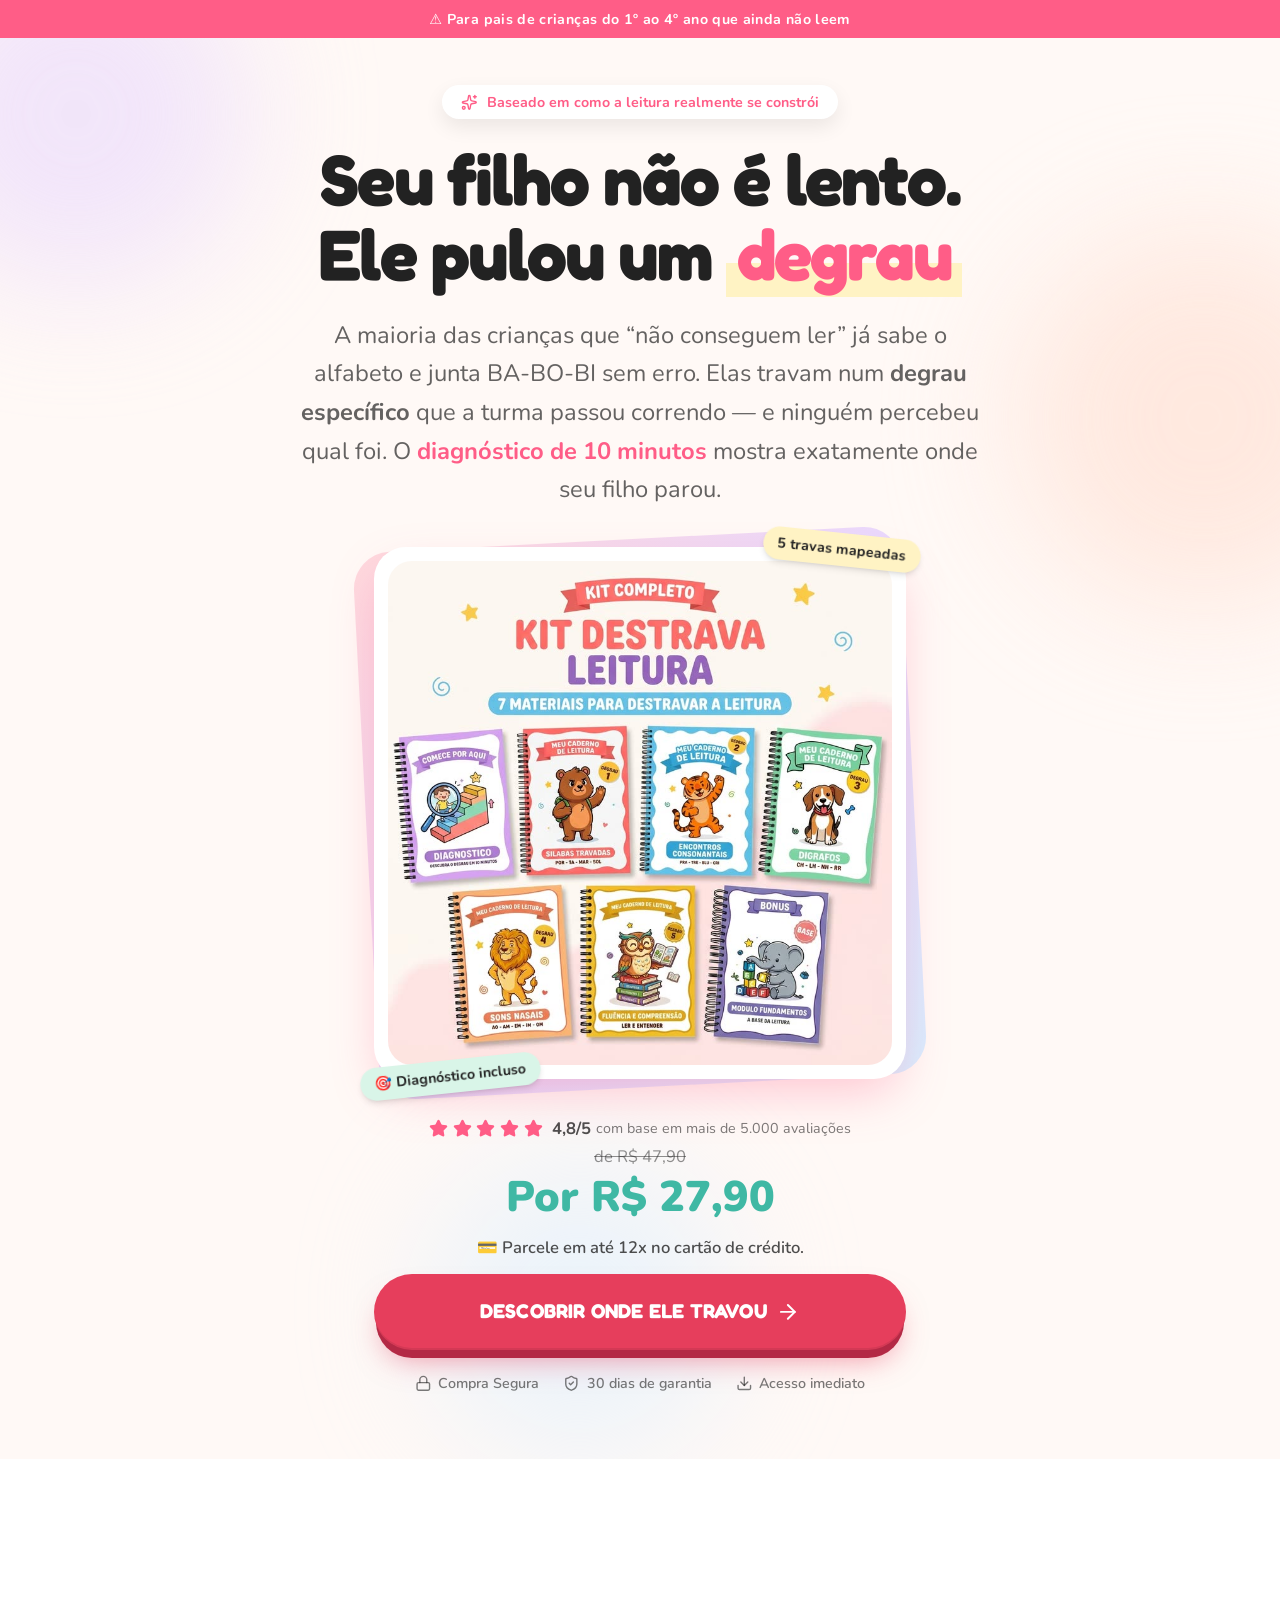
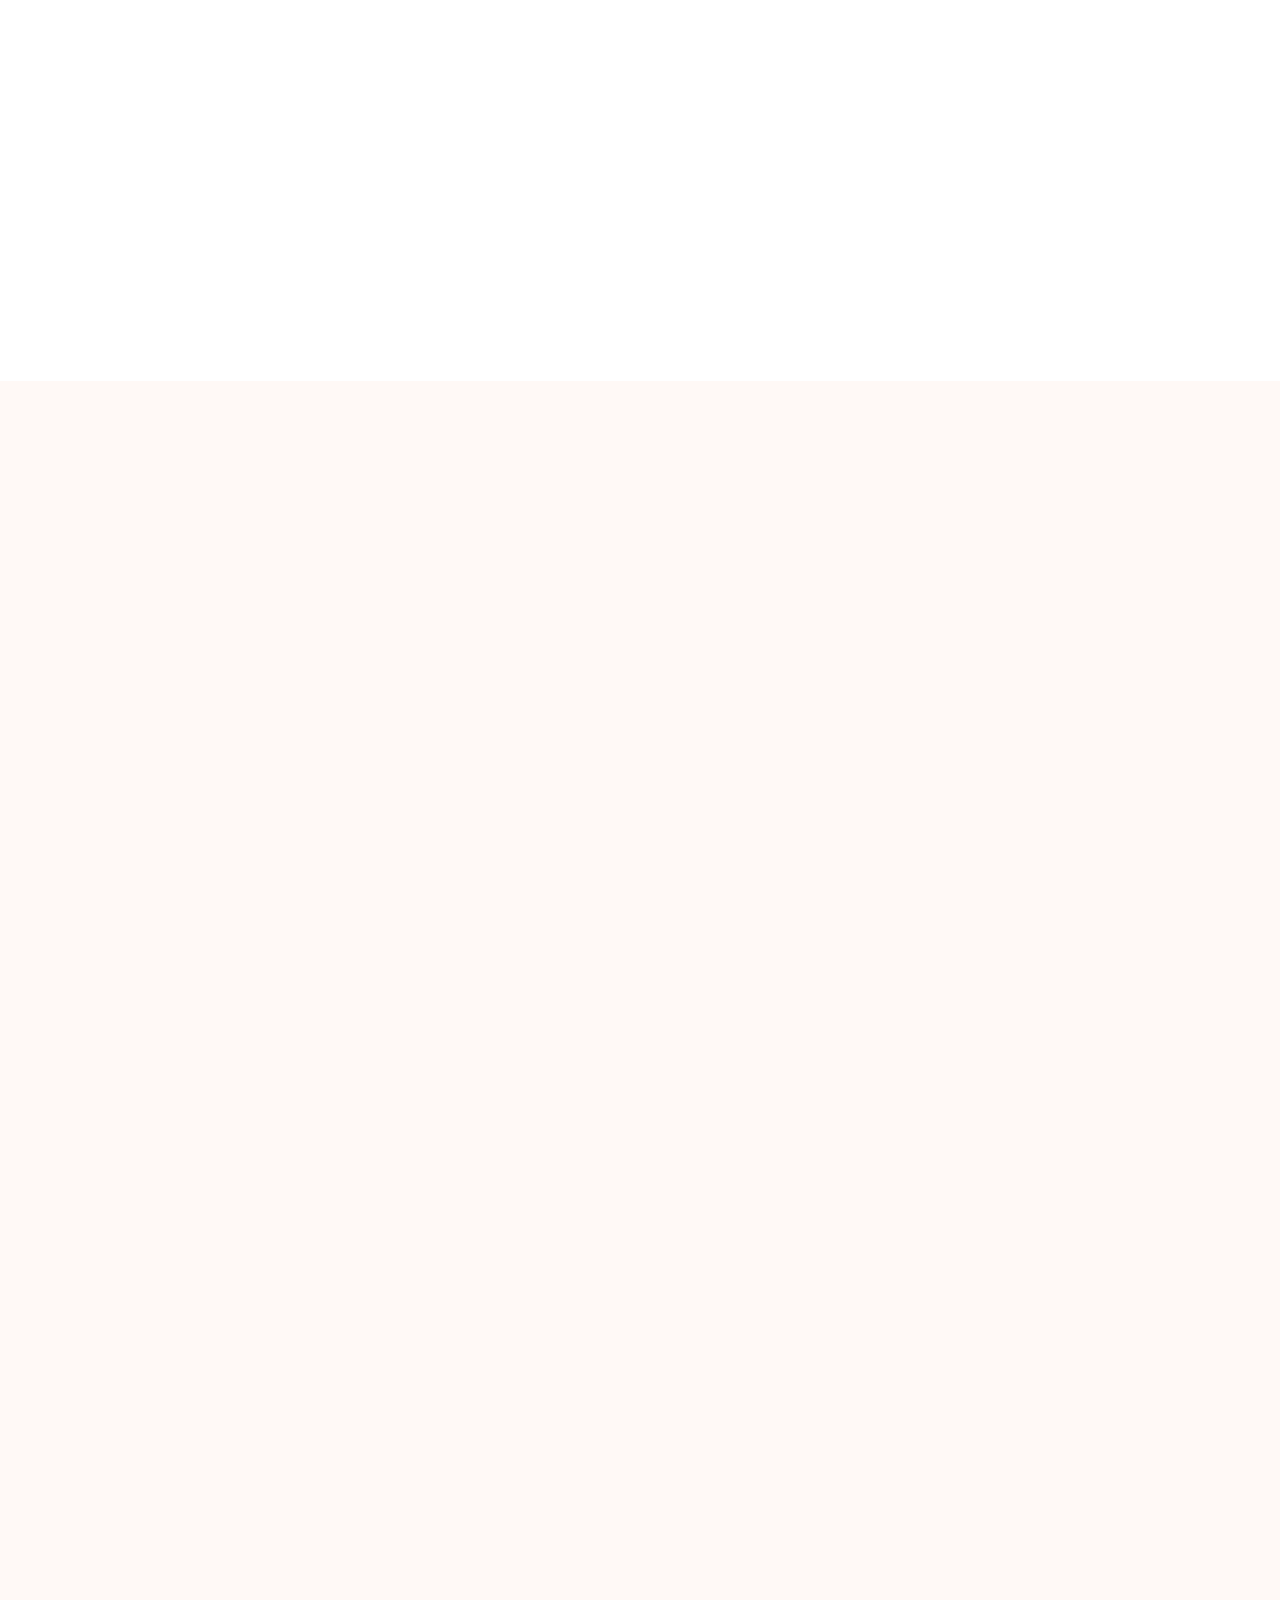
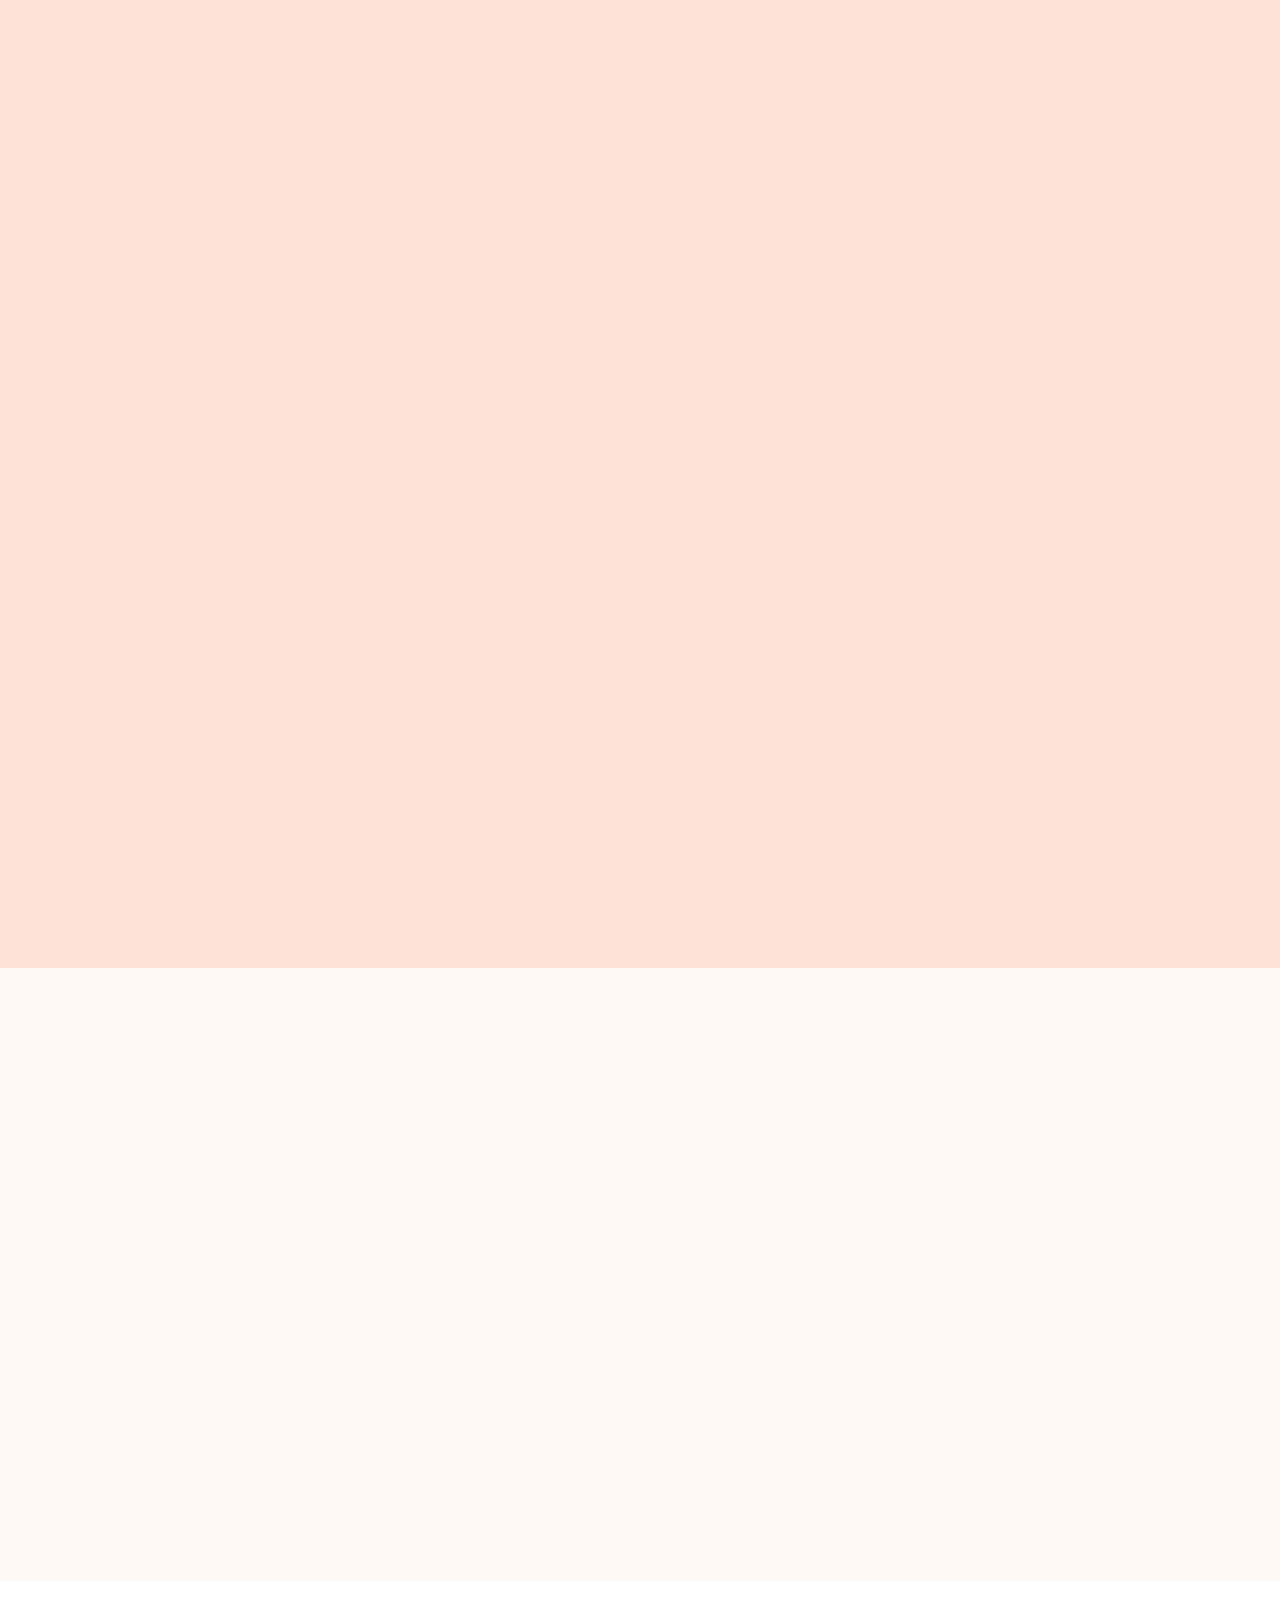
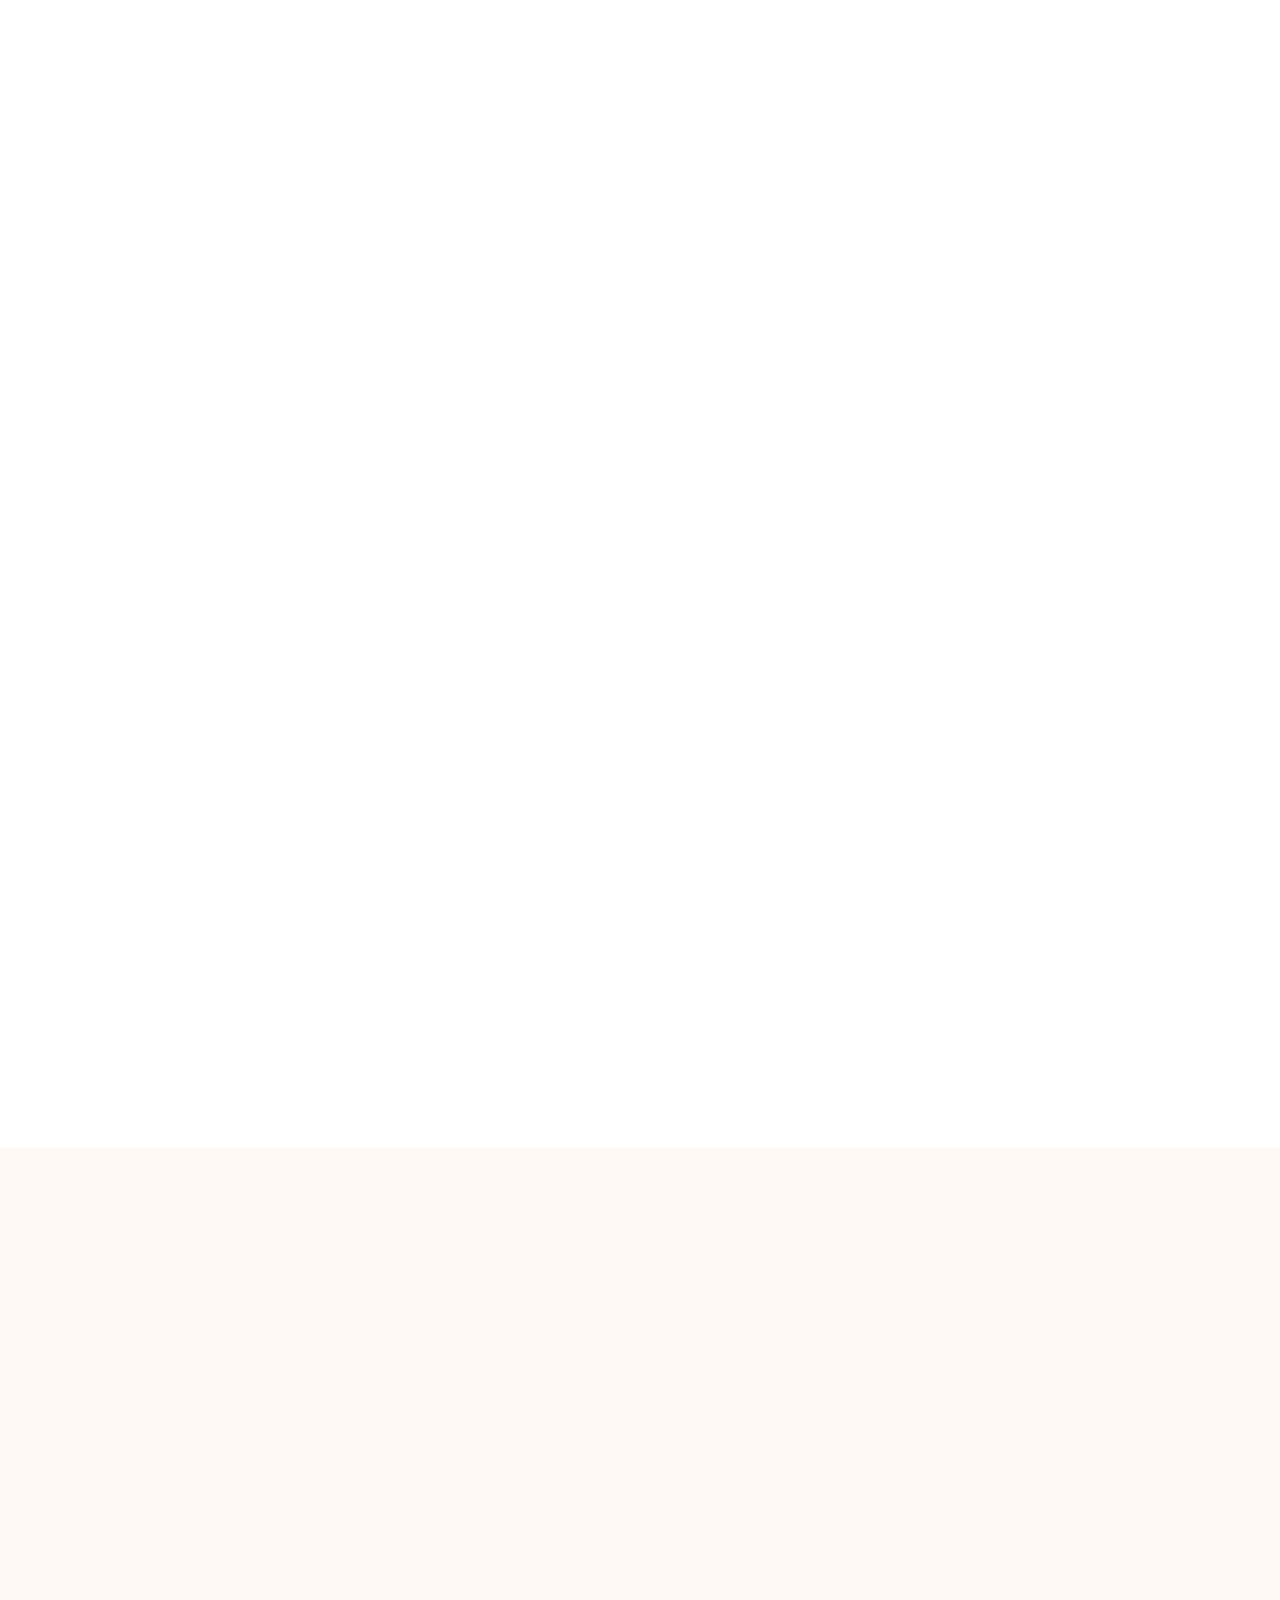
==== commit 979dc8dc: "Favicon próprio com ABC - favicon.ico multi-tamanho (16/32/48) com "ABC" branco sobre o rosa da marc" ====
--- a/index.html
+++ b/index.html
@@ -1,5 +1,5 @@
 <!DOCTYPE html><html lang="pt-BR"><head>
-<link rel="icon" href="./images/favicon.ico" type="image/x-icon"/><meta charSet="utf-8"/><meta name="viewport" content="width=device-width, initial-scale=1"/><link rel="preload" as="image" href="./images/kit-capa.jpg" fetchPriority="high"/><link rel="stylesheet" href="./assets/styles.css" data-precedence="default"/><link rel="stylesheet" href="https://fonts.googleapis.com/css2?family=Fredoka:wght@600;700&amp;family=Nunito:wght@400;600;700;800&amp;display=swap" media="all" data-precedence="default"/><script src="https://cdn.utmify.com.br/scripts/pixel/pixel.js" async="" defer=""></script><script src="https://cdn.utmify.com.br/scripts/utms/latest.js" async="" defer="" data-utmify-prevent-xcod-sck="" data-utmify-prevent-subids=""></script><title>Kit Destrava Leitura — Descubra onde a leitura do seu filho travou</title><meta name="author" content="Kit Destrava Leitura"/><meta property="og:title" content="Kit Destrava Leitura"/><meta property="og:description" content="Seu filho não é lento. Ele pulou um degrau. Descubra em 10 minutos onde a leitura dele travou — e destrave com o material certo."/><meta property="og:type" content="website"/><meta name="twitter:card" content="summary"/><meta name="twitter:site" content="@Lovable"/><meta name="twitter:title" content="Kit Destrava Leitura"/><meta name="twitter:description" content="Seu filho não é lento. Ele pulou um degrau. Descubra em 10 minutos onde a leitura dele travou — e destrave com o material certo."/><meta property="og:image" content="./images/social.webp"/><meta name="twitter:image" content="./images/social.webp"/><meta name="description" content="Para crianças de 6 a 9 anos que já deveriam estar lendo. Diagnóstico de 10 minutos + 5 cadernos, um para cada trava da leitura. Acesso imediato."/><link rel="preconnect" href="https://fonts.googleapis.com"/><link rel="preconnect" href="https://fonts.gstatic.com" crossorigin="anonymous"/><link rel="dns-prefetch" href="https://fonts.googleapis.com"/><link rel="dns-prefetch" href="https://fonts.gstatic.com"/><link rel="dns-prefetch" href="https://ggcheckout.app"/><link rel="dns-prefetch" href="https://cdn.utmify.com.br"/><link rel="preload" as="image" href="./images/kit-capa.jpg" fetchpriority="high"/><!-- UTMify / Pixel Tracking (descomente e configure quando for rodar anúncios) -->
+<link rel="icon" href="./images/favicon.ico?v=2" type="image/x-icon"/><link rel="apple-touch-icon" sizes="180x180" href="./images/apple-touch-icon.png"/><link rel="icon" type="image/png" sizes="512x512" href="./images/icon-512.png"/><meta name="theme-color" content="#FF5D87"/><meta charSet="utf-8"/><meta name="viewport" content="width=device-width, initial-scale=1"/><link rel="preload" as="image" href="./images/kit-capa.jpg" fetchPriority="high"/><link rel="stylesheet" href="./assets/styles.css" data-precedence="default"/><link rel="stylesheet" href="https://fonts.googleapis.com/css2?family=Fredoka:wght@600;700&amp;family=Nunito:wght@400;600;700;800&amp;display=swap" media="all" data-precedence="default"/><script src="https://cdn.utmify.com.br/scripts/pixel/pixel.js" async="" defer=""></script><script src="https://cdn.utmify.com.br/scripts/utms/latest.js" async="" defer="" data-utmify-prevent-xcod-sck="" data-utmify-prevent-subids=""></script><title>Kit Destrava Leitura — Descubra onde a leitura do seu filho travou</title><meta name="author" content="Kit Destrava Leitura"/><meta property="og:title" content="Kit Destrava Leitura"/><meta property="og:description" content="Seu filho não é lento. Ele pulou um degrau. Descubra em 10 minutos onde a leitura dele travou — e destrave com o material certo."/><meta property="og:type" content="website"/><meta name="twitter:card" content="summary"/><meta name="twitter:site" content="@Lovable"/><meta name="twitter:title" content="Kit Destrava Leitura"/><meta name="twitter:description" content="Seu filho não é lento. Ele pulou um degrau. Descubra em 10 minutos onde a leitura dele travou — e destrave com o material certo."/><meta property="og:image" content="./images/social.webp"/><meta name="twitter:image" content="./images/social.webp"/><meta name="description" content="Para crianças de 6 a 9 anos que já deveriam estar lendo. Diagnóstico de 10 minutos + 5 cadernos, um para cada trava da leitura. Acesso imediato."/><link rel="preconnect" href="https://fonts.googleapis.com"/><link rel="preconnect" href="https://fonts.gstatic.com" crossorigin="anonymous"/><link rel="dns-prefetch" href="https://fonts.googleapis.com"/><link rel="dns-prefetch" href="https://fonts.gstatic.com"/><link rel="dns-prefetch" href="https://ggcheckout.app"/><link rel="dns-prefetch" href="https://cdn.utmify.com.br"/><link rel="preload" as="image" href="./images/kit-capa.jpg" fetchpriority="high"/><!-- UTMify / Pixel Tracking (descomente e configure quando for rodar anúncios) -->
   <!-- <script>window.pixelId = "SEU_PIXEL_AQUI";</script> --></head><body><!--$--><div class="min-h-screen bg-background text-foreground font-sans antialiased overflow-x-hidden"><div class="bg-[#FF5D87] text-white text-center text-[11px] md:text-xs font-bold tracking-wide py-2 px-4">⚠️ Para pais de crianças do 1º ao 4º ano que ainda não leem</div><section class="relative px-5 pt-10 pb-14 overflow-hidden"><div class="pointer-events-none absolute -top-20 -left-20 w-72 h-72 rounded-full bg-[#E9D8FD] opacity-60 blur-3xl blob"></div><div class="pointer-events-none absolute top-40 -right-24 w-80 h-80 rounded-full bg-[#FFE2D6] opacity-70 blur-3xl blob"></div><div class="pointer-events-none absolute bottom-0 left-1/3 w-64 h-64 rounded-full bg-[#D8EEFF] opacity-50 blur-3xl blob"></div><div class="relative max-w-3xl mx-auto text-center"><div class="inline-flex items-center gap-2 bg-white rounded-full px-4 py-1.5 mb-5 shadow-[var(--shadow-card)] text-xs font-bold text-[#FF5D87]"><svg xmlns="http://www.w3.org/2000/svg" width="24" height="24" viewBox="0 0 24 24" fill="none" stroke="currentColor" stroke-width="2" stroke-linecap="round" stroke-linejoin="round" class="lucide lucide-sparkles w-3.5 h-3.5" aria-hidden="true"><path d="M11.017 2.814a1 1 0 0 1 1.966 0l1.051 5.558a2 2 0 0 0 1.594 1.594l5.558 1.051a1 1 0 0 1 0 1.966l-5.558 1.051a2 2 0 0 0-1.594 1.594l-1.051 5.558a1 1 0 0 1-1.966 0l-1.051-5.558a2 2 0 0 0-1.594-1.594l-5.558-1.051a1 1 0 0 1 0-1.966l5.558-1.051a2 2 0 0 0 1.594-1.594z"></path><path d="M20 2v4"></path><path d="M22 4h-4"></path><circle cx="4" cy="20" r="2"></circle></svg> Baseado em como a leitura realmente se constrói</div><h1 class="font-display text-4xl md:text-6xl font-bold tracking-tight leading-[1.05] mb-5">Seu filho não é lento.<br/>Ele pulou um <span class="highlight-underline">degrau</span></h1><p class="text-base md:text-xl text-foreground/70 mb-8 max-w-xl mx-auto leading-relaxed">A maioria das crianças que “não conseguem ler” já sabe o alfabeto e junta BA-BO-BI sem erro. Elas travam num <strong>degrau específico</strong> que a turma passou correndo — e ninguém percebeu qual foi. O <strong class="text-[#FF5D87]">diagnóstico de 10 minutos</strong> mostra exatamente onde seu filho parou.</p><div class="relative mx-auto max-w-md mb-8"><div class="absolute inset-0 bg-gradient-to-br from-[#FFD9DD] via-[#E9D8FD] to-[#D8EEFF] rounded-[36px] rotate-[-3deg] scale-[1.03]"></div><div class="relative bg-white rounded-[32px] p-3 shadow-[var(--shadow-premium)] float-soft"><img src="./images/kit-capa.jpg" alt="Kit Destrava Leitura — 7 materiais" width="800" height="800" fetchPriority="high" decoding="async" loading="eager" class="w-full rounded-[24px]"/></div><div class="absolute -top-3 -right-3 bg-[#FFF3C4] text-[#222] text-xs font-bold rounded-full px-3 py-1.5 shadow-md rotate-6">5 travas mapeadas</div><div class="absolute -bottom-3 -left-3 bg-[#D9F5E8] text-[#222] text-xs font-bold rounded-full px-3 py-1.5 shadow-md -rotate-6">🎯 Diagnóstico incluso</div></div><div class="flex flex-col items-center gap-1 mb-3"><div class="flex items-center gap-1 text-[#FF5D87]"><svg xmlns="http://www.w3.org/2000/svg" width="24" height="24" viewBox="0 0 24 24" fill="none" stroke="currentColor" stroke-width="2" stroke-linecap="round" stroke-linejoin="round" class="lucide lucide-star w-4 h-4 fill-[#FF5D87]" aria-hidden="true"><path d="M11.525 2.295a.53.53 0 0 1 .95 0l2.31 4.679a2.123 2.123 0 0 0 1.595 1.16l5.166.756a.53.53 0 0 1 .294.904l-3.736 3.638a2.123 2.123 0 0 0-.611 1.878l.882 5.14a.53.53 0 0 1-.771.56l-4.618-2.428a2.122 2.122 0 0 0-1.973 0L6.396 21.01a.53.53 0 0 1-.77-.56l.881-5.139a2.122 2.122 0 0 0-.611-1.879L2.16 9.795a.53.53 0 0 1 .294-.906l5.165-.755a2.122 2.122 0 0 0 1.597-1.16z"></path></svg><svg xmlns="http://www.w3.org/2000/svg" width="24" height="24" viewBox="0 0 24 24" fill="none" stroke="currentColor" stroke-width="2" stroke-linecap="round" stroke-linejoin="round" class="lucide lucide-star w-4 h-4 fill-[#FF5D87]" aria-hidden="true"><path d="M11.525 2.295a.53.53 0 0 1 .95 0l2.31 4.679a2.123 2.123 0 0 0 1.595 1.16l5.166.756a.53.53 0 0 1 .294.904l-3.736 3.638a2.123 2.123 0 0 0-.611 1.878l.882 5.14a.53.53 0 0 1-.771.56l-4.618-2.428a2.122 2.122 0 0 0-1.973 0L6.396 21.01a.53.53 0 0 1-.77-.56l.881-5.139a2.122 2.122 0 0 0-.611-1.879L2.16 9.795a.53.53 0 0 1 .294-.906l5.165-.755a2.122 2.122 0 0 0 1.597-1.16z"></path></svg><svg xmlns="http://www.w3.org/2000/svg" width="24" height="24" viewBox="0 0 24 24" fill="none" stroke="currentColor" stroke-width="2" stroke-linecap="round" stroke-linejoin="round" class="lucide lucide-star w-4 h-4 fill-[#FF5D87]" aria-hidden="true"><path d="M11.525 2.295a.53.53 0 0 1 .95 0l2.31 4.679a2.123 2.123 0 0 0 1.595 1.16l5.166.756a.53.53 0 0 1 .294.904l-3.736 3.638a2.123 2.123 0 0 0-.611 1.878l.882 5.14a.53.53 0 0 1-.771.56l-4.618-2.428a2.122 2.122 0 0 0-1.973 0L6.396 21.01a.53.53 0 0 1-.77-.56l.881-5.139a2.122 2.122 0 0 0-.611-1.879L2.16 9.795a.53.53 0 0 1 .294-.906l5.165-.755a2.122 2.122 0 0 0 1.597-1.16z"></path></svg><svg xmlns="http://www.w3.org/2000/svg" width="24" height="24" viewBox="0 0 24 24" fill="none" stroke="currentColor" stroke-width="2" stroke-linecap="round" stroke-linejoin="round" class="lucide lucide-star w-4 h-4 fill-[#FF5D87]" aria-hidden="true"><path d="M11.525 2.295a.53.53 0 0 1 .95 0l2.31 4.679a2.123 2.123 0 0 0 1.595 1.16l5.166.756a.53.53 0 0 1 .294.904l-3.736 3.638a2.123 2.123 0 0 0-.611 1.878l.882 5.14a.53.53 0 0 1-.771.56l-4.618-2.428a2.122 2.122 0 0 0-1.973 0L6.396 21.01a.53.53 0 0 1-.77-.56l.881-5.139a2.122 2.122 0 0 0-.611-1.879L2.16 9.795a.53.53 0 0 1 .294-.906l5.165-.755a2.122 2.122 0 0 0 1.597-1.16z"></path></svg><svg xmlns="http://www.w3.org/2000/svg" width="24" height="24" viewBox="0 0 24 24" fill="none" stroke="currentColor" stroke-width="2" stroke-linecap="round" stroke-linejoin="round" class="lucide lucide-star w-4 h-4 fill-[#FF5D87]" aria-hidden="true"><path d="M11.525 2.295a.53.53 0 0 1 .95 0l2.31 4.679a2.123 2.123 0 0 0 1.595 1.16l5.166.756a.53.53 0 0 1 .294.904l-3.736 3.638a2.123 2.123 0 0 0-.611 1.878l.882 5.14a.53.53 0 0 1-.771.56l-4.618-2.428a2.122 2.122 0 0 0-1.973 0L6.396 21.01a.53.53 0 0 1-.77-.56l.881-5.139a2.122 2.122 0 0 0-.611-1.879L2.16 9.795a.53.53 0 0 1 .294-.906l5.165-.755a2.122 2.122 0 0 0 1.597-1.16z"></path></svg><span class="ml-1 text-sm font-bold text-foreground/80">4,8/5</span><span class="text-xs text-foreground/60">com base em mais de 5.000 avaliações</span></div><div class="flex flex-col items-center gap-1 leading-none"><span class="text-sm text-foreground/50 line-through">de R$ 47,90</span><span class="text-3xl md:text-4xl font-black text-[#3FB8A4]">Por R$ 27,90</span></div></div><p class="mb-3 text-sm font-semibold text-foreground/80">💳 Parcele em até 12x no cartão de crédito.</p><a href="#oferta" class="btn-primary max-w-md mx-auto">DESCOBRIR ONDE ELE TRAVOU <svg xmlns="http://www.w3.org/2000/svg" width="24" height="24" viewBox="0 0 24 24" fill="none" stroke="currentColor" stroke-width="2" stroke-linecap="round" stroke-linejoin="round" class="lucide lucide-arrow-right w-5 h-5" aria-hidden="true"><path d="M5 12h14"></path><path d="m12 5 7 7-7 7"></path></svg></a><div class="mt-5"><div class="flex flex-wrap justify-center gap-x-5 gap-y-2 text-xs font-semibold text-foreground/60"><div class="flex items-center gap-1.5"><svg xmlns="http://www.w3.org/2000/svg" width="24" height="24" viewBox="0 0 24 24" fill="none" stroke="currentColor" stroke-width="2" stroke-linecap="round" stroke-linejoin="round" class="lucide lucide-lock w-3.5 h-3.5" aria-hidden="true"><rect width="18" height="11" x="3" y="11" rx="2" ry="2"></rect><path d="M7 11V7a5 5 0 0 1 10 0v4"></path></svg> Compra Segura</div><div class="flex items-center gap-1.5"><svg xmlns="http://www.w3.org/2000/svg" width="24" height="24" viewBox="0 0 24 24" fill="none" stroke="currentColor" stroke-width="2" stroke-linecap="round" stroke-linejoin="round" class="lucide lucide-shield-check w-3.5 h-3.5" aria-hidden="true"><path d="M20 13c0 5-3.5 7.5-7.66 8.95a1 1 0 0 1-.67-.01C7.5 20.5 4 18 4 13V6a1 1 0 0 1 1-1c2 0 4.5-1.2 6.24-2.72a1.17 1.17 0 0 1 1.52 0C14.51 3.81 17 5 19 5a1 1 0 0 1 1 1z"></path><path d="m9 12 2 2 4-4"></path></svg> 30 dias de garantia</div><div class="flex items-center gap-1.5"><svg xmlns="http://www.w3.org/2000/svg" width="24" height="24" viewBox="0 0 24 24" fill="none" stroke="currentColor" stroke-width="2" stroke-linecap="round" stroke-linejoin="round" class="lucide lucide-download w-3.5 h-3.5" aria-hidden="true"><path d="M12 15V3"></path><path d="M21 15v4a2 2 0 0 1-2 2H5a2 2 0 0 1-2-2v-4"></path><path d="m7 10 5 5 5-5"></path></svg> Acesso imediato</div></div></div></div></section><section class="px-5 py-16 bg-white"><div class="max-w-3xl mx-auto"><div class="text-center mb-10"><span class="inline-block bg-[#FFD9DD] text-[#FF5D87] text-xs font-bold uppercase tracking-wider rounded-full px-3 py-1 mb-3">Você reconhece?</span><h2 class="font-display text-3xl md:text-4xl font-bold leading-tight">Se você já ouviu isso,<br/>seu filho <span class="text-[#FF5D87]">travou num degrau</span></h2></div><div class="grid gap-4 md:grid-cols-2"><div class="rounded-[28px] p-6 shadow-[var(--shadow-card)] transition-transform hover:-translate-y-1" style="background:#FFD9DD"><div class="text-3xl mb-3">😔</div><h3 class="font-display font-bold text-lg mb-1.5">“Ele sabe as letras, mas não lê”</h3><p class="text-sm text-foreground/70 leading-relaxed">Recita o alfabeto inteiro, lê BOLA sem esforço — e trava em PRATO, PORTA, GALINHA.</p></div><div class="rounded-[28px] p-6 shadow-[var(--shadow-card)] transition-transform hover:-translate-y-1" style="background:#E9D8FD"><div class="text-3xl mb-3">😣</div><h3 class="font-display font-bold text-lg mb-1.5">Ele lê palavra por palavra e não entende nada</h3><p class="text-sm text-foreground/70 leading-relaxed">Chega no fim da frase e não sabe dizer o que leu. Aí erra a prova inteira — não por não saber a matéria, mas por não conseguir ler o enunciado.</p></div><div class="rounded-[28px] p-6 shadow-[var(--shadow-card)] transition-transform hover:-translate-y-1" style="background:#D8EEFF"><div class="text-3xl mb-3">📉</div><h3 class="font-display font-bold text-lg mb-1.5">A professora chamou você pra conversar</h3><p class="text-sm text-foreground/70 leading-relaxed">Você saiu daquela reunião sem saber o que fazer em casa, só com a sensação de que já está atrasado.</p></div><div class="rounded-[28px] p-6 shadow-[var(--shadow-card)] transition-transform hover:-translate-y-1" style="background:#FFE2D6"><div class="text-3xl mb-3">🥺</div><h3 class="font-display font-bold text-lg mb-1.5">Ele já começou a se esconder</h3><p class="text-sm text-foreground/70 leading-relaxed">Some na hora da leitura em voz alta. Diz que esqueceu o livro. Fala “eu sou burro” quando acha que ninguém está ouvindo.</p></div></div><p class="text-center mt-10 text-base md:text-lg text-foreground/70 max-w-xl mx-auto">E o que mais dói: <strong class="text-foreground">você já comprou material de alfabetização e não adiantou nada.</strong> Claro que não adiantou — ele já sabia aquilo. O buraco está depois.</p></div></section><section class="px-5 py-16 bg-background"><div class="max-w-3xl mx-auto text-center"><span class="inline-block bg-[#D9F5E8] text-[#1f7a5a] text-xs font-bold uppercase tracking-wider rounded-full px-3 py-1 mb-3">A solução</span><h2 class="font-display text-3xl md:text-4xl font-bold leading-tight mb-5">O Método do Degrau Perdido</h2><p class="text-base md:text-lg text-foreground/70 mb-8 max-w-xl mx-auto leading-relaxed">A leitura se constrói em degraus, e cada um depende do anterior. Quando a criança pula um, tudo que vem depois desaba — e de fora parece que ela simplesmente “não consegue ler”. O Kit <strong>identifica o degrau exato</strong> onde seu filho parou e entrega o material dali em diante.</p><h3 class="font-display text-2xl md:text-3xl font-bold mb-5">Exemplos de atividades</h3><div class="relative mx-auto max-w-3xl md:max-w-4xl mb-8 px-6 md:px-10"><div class="relative" role="region" aria-roledescription="carousel" aria-label="Carrossel com páginas e capas do material"><div class="overflow-hidden rounded-2xl"><div class="flex -ml-4" id="carousel-track" style="transition: transform 0.35s cubic-bezier(0.4, 0, 0.2, 1);"><div role="group" aria-roledescription="slide" class="min-w-0 shrink-0 grow-0 basis-full pl-4"><img src="./images/caderno-porquinho.jpg" alt="Capa Meu Caderno de Leitura — Porquinho" width="900" height="1125" class="w-full h-auto aspect-[1229/1536] object-contain" loading="eager" decoding="async" fetchPriority="low"/></div><div role="group" aria-roledescription="slide" class="min-w-0 shrink-0 grow-0 basis-full pl-4"><img src="./images/caderno-casinha.jpg" alt="Capa Meu Caderno de Leitura — Casinha" width="900" height="1125" class="w-full h-auto aspect-[1229/1536] object-contain" loading="eager" decoding="async" fetchPriority="low"/></div><div role="group" aria-roledescription="slide" class="min-w-0 shrink-0 grow-0 basis-full pl-4"><img src="./images/caderno-leitura.jpg" alt="Capa do caderno de leitura" width="900" height="1125" class="w-full h-auto aspect-[1229/1536] object-contain" loading="lazy" decoding="async" fetchPriority="auto"/></div><div role="group" aria-roledescription="slide" class="min-w-0 shrink-0 grow-0 basis-full pl-4"><img src="./images/pipoca-malucca.jpg" alt="Atividade A Pipoca Maluca" width="900" height="1125" class="w-full h-auto aspect-[1229/1536] object-contain" loading="lazy" decoding="async" fetchPriority="auto"/></div><div role="group" aria-roledescription="slide" class="min-w-0 shrink-0 grow-0 basis-full pl-4"><img src="./images/pato-agitado.jpg" alt="Atividade O Pato Agitado" width="900" height="1125" class="w-full h-auto aspect-[1229/1536] object-contain" loading="lazy" decoding="async" fetchPriority="auto"/></div><div role="group" aria-roledescription="slide" class="min-w-0 shrink-0 grow-0 basis-full pl-4"><img src="./images/laco-rosa.jpg" alt="Atividade O Laço Rosa" width="900" height="1125" class="w-full h-auto aspect-[1229/1536] object-contain" loading="lazy" decoding="async" fetchPriority="auto"/></div><div role="group" aria-roledescription="slide" class="min-w-0 shrink-0 grow-0 basis-full pl-4"><img src="./images/gato-guto.jpg" alt="Atividade O Gato Guto" width="900" height="1125" class="w-full h-auto aspect-[1229/1536] object-contain" loading="lazy" decoding="async" fetchPriority="auto"/></div><div role="group" aria-roledescription="slide" class="min-w-0 shrink-0 grow-0 basis-full pl-4"><img src="./images/galinha-pintadinha.jpg" alt="Atividade A Galinha Pintadinha" width="900" height="1125" class="w-full h-auto aspect-[1229/1536] object-contain" loading="lazy" decoding="async" fetchPriority="auto"/></div><div role="group" aria-roledescription="slide" class="min-w-0 shrink-0 grow-0 basis-full pl-4"><img src="./images/sapo-no-lago.jpg" alt="Atividade O Sapo no Lago" width="900" height="1125" class="w-full h-auto aspect-[1229/1536] object-contain" loading="lazy" decoding="async" fetchPriority="auto"/></div><div role="group" aria-roledescription="slide" class="min-w-0 shrink-0 grow-0 basis-full pl-4"><img src="./images/vaca-mimosa.jpg" alt="Atividade A Vaca Mimosa" width="900" height="1125" class="w-full h-auto aspect-[1229/1536] object-contain" loading="lazy" decoding="async" fetchPriority="auto"/></div><div role="group" aria-roledescription="slide" class="min-w-0 shrink-0 grow-0 basis-full pl-4"><img src="./images/arvore-alta.jpg" alt="Atividade A Árvore Alta" width="900" height="1125" class="w-full h-auto aspect-[1229/1536] object-contain" loading="lazy" decoding="async" fetchPriority="auto"/></div></div></div><button id="prev-slide" aria-label="Slide anterior" class="inline-flex items-center justify-center gap-2 whitespace-nowrap text-sm font-medium cursor-pointer transition-all hover:scale-110 active:scale-95 absolute h-10 w-10 rounded-full top-1/2 -translate-y-1/2 left-0 md:-left-4 border-0 bg-white text-foreground shadow-[var(--shadow-card)] z-20"><svg xmlns="http://www.w3.org/2000/svg" width="20" height="20" viewBox="0 0 24 24" fill="none" stroke="currentColor" stroke-width="2.5" stroke-linecap="round" stroke-linejoin="round" class="lucide lucide-arrow-left"><path d="m12 19-7-7 7-7"></path><path d="M19 12H5"></path></svg><span class="sr-only">Previous slide</span></button><button id="next-slide" aria-label="Próximo slide" class="inline-flex items-center justify-center gap-2 whitespace-nowrap text-sm font-medium cursor-pointer transition-all hover:scale-110 active:scale-95 absolute h-10 w-10 rounded-full top-1/2 -translate-y-1/2 right-0 md:-right-4 border-0 bg-white text-foreground shadow-[var(--shadow-card)] z-20"><svg xmlns="http://www.w3.org/2000/svg" width="20" height="20" viewBox="0 0 24 24" fill="none" stroke="currentColor" stroke-width="2.5" stroke-linecap="round" stroke-linejoin="round" class="lucide lucide-arrow-right"><path d="M5 12h14"></path><path d="m12 5 7 7-7 7"></path></svg><span class="sr-only">Next slide</span></button></div></div><div class="grid gap-3 md:grid-cols-2 text-left"><div class="flex gap-2.5 items-start bg-white rounded-2xl p-3.5 shadow-[var(--shadow-card)]"><svg xmlns="http://www.w3.org/2000/svg" width="24" height="24" viewBox="0 0 24 24" fill="none" stroke="currentColor" stroke-width="2" stroke-linecap="round" stroke-linejoin="round" class="lucide lucide-circle-check w-5 h-5 text-[#FF5D87] shrink-0 mt-0.5" aria-hidden="true"><circle cx="12" cy="12" r="10"></circle><path d="m9 12 2 2 4-4"></path></svg><span class="text-sm font-semibold">Diagnóstico de 10 minutos</span></div><div class="flex gap-2.5 items-start bg-white rounded-2xl p-3.5 shadow-[var(--shadow-card)]"><svg xmlns="http://www.w3.org/2000/svg" width="24" height="24" viewBox="0 0 24 24" fill="none" stroke="currentColor" stroke-width="2" stroke-linecap="round" stroke-linejoin="round" class="lucide lucide-circle-check w-5 h-5 text-[#FF5D87] shrink-0 mt-0.5" aria-hidden="true"><circle cx="12" cy="12" r="10"></circle><path d="m9 12 2 2 4-4"></path></svg><span class="text-sm font-semibold">As 5 travas da leitura</span></div><div class="flex gap-2.5 items-start bg-white rounded-2xl p-3.5 shadow-[var(--shadow-card)]"><svg xmlns="http://www.w3.org/2000/svg" width="24" height="24" viewBox="0 0 24 24" fill="none" stroke="currentColor" stroke-width="2" stroke-linecap="round" stroke-linejoin="round" class="lucide lucide-circle-check w-5 h-5 text-[#FF5D87] shrink-0 mt-0.5" aria-hidden="true"><circle cx="12" cy="12" r="10"></circle><path d="m9 12 2 2 4-4"></path></svg><span class="text-sm font-semibold">Leitura com compreensão</span></div><div class="flex gap-2.5 items-start bg-white rounded-2xl p-3.5 shadow-[var(--shadow-card)]"><svg xmlns="http://www.w3.org/2000/svg" width="24" height="24" viewBox="0 0 24 24" fill="none" stroke="currentColor" stroke-width="2" stroke-linecap="round" stroke-linejoin="round" class="lucide lucide-circle-check w-5 h-5 text-[#FF5D87] shrink-0 mt-0.5" aria-hidden="true"><circle cx="12" cy="12" r="10"></circle><path d="m9 12 2 2 4-4"></path></svg><span class="text-sm font-semibold">Fluência sem soletrar</span></div></div></div></section><section class="px-5 py-16" style="background:#FFE2D6"><div class="max-w-3xl mx-auto"><div class="text-center mb-10"><span class="inline-block bg-[#E9D8FD] text-[#5b2a9e] text-xs font-bold uppercase tracking-wider rounded-full px-3 py-1 mb-3">O que você recebe</span><h2 class="font-display text-3xl md:text-4xl font-bold leading-tight">🎁 E ainda vêm 6 bônus para destravar de vez a leitura do seu filho 📚</h2></div><div class="grid gap-4 grid-cols-2 md:grid-cols-2"><div class="relative rounded-[22px] p-3 md:p-5 bg-white border-2 border-dashed border-[#FFD966] shadow-[var(--shadow-card)] transition-transform hover:-translate-y-1"><div class="absolute -top-3 left-3 bg-[#FF5D87] text-white text-[10px] md:text-xs font-black uppercase tracking-wider rounded-full px-2.5 py-1 shadow-sm">Bônus</div><div class="bg-[#FFF9F6] rounded-[16px] p-2 mb-3 mt-2"><img src="./images/pre-silabicos.jpg" alt="Módulo Fundamentos" width="600" height="800" loading="lazy" decoding="async" fetchPriority="low" class="w-full h-36 md:h-64 object-contain rounded-[12px]"/></div><h3 class="font-display font-bold text-sm md:text-lg mb-1 leading-tight">Módulo Fundamentos</h3><p class="text-[11px] md:text-sm text-foreground/70 leading-relaxed mb-2">Se o diagnóstico mostrar que ele travou lá atrás, você já tem a base junto.</p><div class="text-xs md:text-sm font-bold"><span class="text-[#FF5D87] line-through">De <!-- -->R$ 39,90</span> <span class="text-[#22c55e]">GRÁTIS</span></div></div><div class="relative rounded-[22px] p-3 md:p-5 bg-white border-2 border-dashed border-[#FFD966] shadow-[var(--shadow-card)] transition-transform hover:-translate-y-1"><div class="absolute -top-3 left-3 bg-[#FF5D87] text-white text-[10px] md:text-xs font-black uppercase tracking-wider rounded-full px-2.5 py-1 shadow-sm">Bônus</div><div class="bg-[#FFF9F6] rounded-[16px] p-2 mb-3 mt-2"><img src="./images/silabico-alfabetico.jpg" alt="Textinhos do Dia" width="600" height="800" loading="lazy" decoding="async" fetchPriority="low" class="w-full h-36 md:h-64 object-contain rounded-[12px]"/></div><h3 class="font-display font-bold text-sm md:text-lg mb-1 leading-tight">Textinhos do Dia</h3><p class="text-[11px] md:text-sm text-foreground/70 leading-relaxed mb-2">30 leituras curtas com pergunta de interpretação.</p><div class="text-xs md:text-sm font-bold"><span class="text-[#FF5D87] line-through">De <!-- -->R$ 29,90</span> <span class="text-[#22c55e]">GRÁTIS</span></div></div><div class="relative rounded-[22px] p-3 md:p-5 bg-white border-2 border-dashed border-[#FFD966] shadow-[var(--shadow-card)] transition-transform hover:-translate-y-1"><div class="absolute -top-3 left-3 bg-[#FF5D87] text-white text-[10px] md:text-xs font-black uppercase tracking-wider rounded-full px-2.5 py-1 shadow-sm">Bônus</div><div class="bg-[#FFF9F6] rounded-[16px] p-2 mb-3 mt-2"><img src="./images/alfabetico.jpg" alt="Ditado Sem Choro" width="600" height="800" loading="lazy" decoding="async" fetchPriority="low" class="w-full h-36 md:h-64 object-contain rounded-[12px]"/></div><h3 class="font-display font-bold text-sm md:text-lg mb-1 leading-tight">Ditado Sem Choro</h3><p class="text-[11px] md:text-sm text-foreground/70 leading-relaxed mb-2">40 ditados progressivos, do simples ao complexo.</p><div class="text-xs md:text-sm font-bold"><span class="text-[#FF5D87] line-through">De <!-- -->R$ 24,90</span> <span class="text-[#22c55e]">GRÁTIS</span></div></div><div class="relative rounded-[22px] p-3 md:p-5 bg-white border-2 border-dashed border-[#FFD966] shadow-[var(--shadow-card)] transition-transform hover:-translate-y-1"><div class="absolute -top-3 left-3 bg-[#FF5D87] text-white text-[10px] md:text-xs font-black uppercase tracking-wider rounded-full px-2.5 py-1 shadow-sm">Bônus</div><div class="bg-[#FFF9F6] rounded-[16px] p-2 mb-3 mt-2"><img src="./images/silabas-sem-valor.jpg" alt="Quadro de Progresso" width="600" height="800" loading="lazy" decoding="async" fetchPriority="low" class="w-full h-36 md:h-64 object-contain rounded-[12px]"/></div><h3 class="font-display font-bold text-sm md:text-lg mb-1 leading-tight">Quadro de Progresso</h3><p class="text-[11px] md:text-sm text-foreground/70 leading-relaxed mb-2">4 semanas para ele ver a própria evolução e querer continuar.</p><div class="text-xs md:text-sm font-bold"><span class="text-[#FF5D87] line-through">De <!-- -->R$ 19,90</span> <span class="text-[#22c55e]">GRÁTIS</span></div></div><div class="relative rounded-[22px] p-3 md:p-5 bg-white border-2 border-dashed border-[#FFD966] shadow-[var(--shadow-card)] transition-transform hover:-translate-y-1"><div class="absolute -top-3 left-3 bg-[#FF5D87] text-white text-[10px] md:text-xs font-black uppercase tracking-wider rounded-full px-2.5 py-1 shadow-sm">Bônus</div><div class="bg-[#FFF9F6] rounded-[16px] p-2 mb-3 mt-2"><img src="./images/silabas-com-valor.jpg" alt="Guia da Reunião" width="600" height="800" loading="lazy" decoding="async" fetchPriority="low" class="w-full h-36 md:h-64 object-contain rounded-[12px]"/></div><h3 class="font-display font-bold text-sm md:text-lg mb-1 leading-tight">Guia da Reunião</h3><p class="text-[11px] md:text-sm text-foreground/70 leading-relaxed mb-2">O que dizer para a professora e o que pedir à escola.</p><div class="text-xs md:text-sm font-bold"><span class="text-[#FF5D87] line-through">De <!-- -->R$ 24,90</span> <span class="text-[#22c55e]">GRÁTIS</span></div></div><div class="relative rounded-[22px] p-3 md:p-5 bg-white border-2 border-dashed border-[#FFD966] shadow-[var(--shadow-card)] transition-transform hover:-translate-y-1"><div class="absolute -top-3 left-3 bg-[#FF5D87] text-white text-[10px] md:text-xs font-black uppercase tracking-wider rounded-full px-2.5 py-1 shadow-sm">Bônus</div><div class="bg-[#FFF9F6] rounded-[16px] p-2 mb-3 mt-2"><img src="./images/silabas-complexas.jpg" alt="Leitura em Voz Alta Sem Vergonha" width="600" height="800" loading="lazy" decoding="async" fetchPriority="low" class="w-full h-36 md:h-64 object-contain rounded-[12px]"/></div><h3 class="font-display font-bold text-sm md:text-lg mb-1 leading-tight">Leitura em Voz Alta Sem Vergonha</h3><p class="text-[11px] md:text-sm text-foreground/70 leading-relaxed mb-2">Como praticar em casa sem virar briga.</p><div class="text-xs md:text-sm font-bold"><span class="text-[#FF5D87] line-through">De <!-- -->R$ 19,90</span> <span class="text-[#22c55e]">GRÁTIS</span></div></div></div><div class="mt-8 text-center bg-white rounded-[22px] p-4 shadow-[var(--shadow-card)] border-2 border-dashed border-[#FFD966]"><p class="font-display text-base md:text-xl font-bold text-foreground">Total em bônus: <span class="text-[#dc2626] line-through">R$ 159,40</span> <span class="text-[#16a34a]">R$ 0,00 para você</span><span style="display:block;margin-top:10px"><span style="display:inline-block;background:#16a34a;color:#fff;font-size:13px;font-weight:800;letter-spacing:.04em;border-radius:999px;padding:7px 16px">✓ VOCÊ ECONOMIZA R$ 159,40</span></span></p></div></div></section><section class="px-5 py-16 bg-background"><div class="max-w-3xl mx-auto"><div class="text-center mb-10"><span class="inline-block bg-[#FFF3C4] text-[#7a5a00] text-xs font-bold uppercase tracking-wider rounded-full px-3 py-1 mb-3">Benefícios</span><h2 class="font-display text-3xl md:text-4xl font-bold leading-tight">Em poucas semanas, seu filho:</h2></div><div class="grid gap-4 grid-cols-2 md:grid-cols-3"><div class="bg-white rounded-[24px] p-5 text-center shadow-[var(--shadow-card)]"><div class="w-12 h-12 rounded-2xl mx-auto mb-3 grid place-items-center" style="background:#FFD9DD"><svg xmlns="http://www.w3.org/2000/svg" width="24" height="24" viewBox="0 0 24 24" fill="none" stroke="currentColor" stroke-width="2" stroke-linecap="round" stroke-linejoin="round" class="lucide lucide-book-open w-6 h-6 text-foreground" aria-hidden="true"><path d="M12 7v14"></path><path d="M3 18a1 1 0 0 1-1-1V4a1 1 0 0 1 1-1h5a4 4 0 0 1 4 4 4 4 0 0 1 4-4h5a1 1 0 0 1 1 1v13a1 1 0 0 1-1 1h-6a3 3 0 0 0-3 3 3 3 0 0 0-3-3z"></path></svg></div><p class="font-display font-bold text-sm md:text-base">Lê frase inteira</p></div><div class="bg-white rounded-[24px] p-5 text-center shadow-[var(--shadow-card)]"><div class="w-12 h-12 rounded-2xl mx-auto mb-3 grid place-items-center" style="background:#FFF3C4"><svg xmlns="http://www.w3.org/2000/svg" width="24" height="24" viewBox="0 0 24 24" fill="none" stroke="currentColor" stroke-width="2" stroke-linecap="round" stroke-linejoin="round" class="lucide lucide-zap w-6 h-6 text-foreground" aria-hidden="true"><path d="M4 14a1 1 0 0 1-.78-1.63l9.9-10.2a.5.5 0 0 1 .86.46l-1.92 6.02A1 1 0 0 0 13 10h7a1 1 0 0 1 .78 1.63l-9.9 10.2a.5.5 0 0 1-.86-.46l1.92-6.02A1 1 0 0 0 11 14z"></path></svg></div><p class="font-display font-bold text-sm md:text-base">Entende o que lê</p></div><div class="bg-white rounded-[24px] p-5 text-center shadow-[var(--shadow-card)]"><div class="w-12 h-12 rounded-2xl mx-auto mb-3 grid place-items-center" style="background:#FFE2D6"><svg xmlns="http://www.w3.org/2000/svg" width="24" height="24" viewBox="0 0 24 24" fill="none" stroke="currentColor" stroke-width="2" stroke-linecap="round" stroke-linejoin="round" class="lucide lucide-heart w-6 h-6 text-foreground" aria-hidden="true"><path d="M2 9.5a5.5 5.5 0 0 1 9.591-3.676.56.56 0 0 0 .818 0A5.49 5.49 0 0 1 22 9.5c0 2.29-1.5 4-3 5.5l-5.492 5.313a2 2 0 0 1-3 .019L5 15c-1.5-1.5-3-3.2-3-5.5"></path></svg></div><p class="font-display font-bold text-sm md:text-base">Faz a prova sozinho</p></div><div class="bg-white rounded-[24px] p-5 text-center shadow-[var(--shadow-card)]"><div class="w-12 h-12 rounded-2xl mx-auto mb-3 grid place-items-center" style="background:#E9D8FD"><svg xmlns="http://www.w3.org/2000/svg" width="24" height="24" viewBox="0 0 24 24" fill="none" stroke="currentColor" stroke-width="2" stroke-linecap="round" stroke-linejoin="round" class="lucide lucide-brain w-6 h-6 text-foreground" aria-hidden="true"><path d="M12 18V5"></path><path d="M15 13a4.17 4.17 0 0 1-3-4 4.17 4.17 0 0 1-3 4"></path><path d="M17.598 6.5A3 3 0 1 0 12 5a3 3 0 1 0-5.598 1.5"></path><path d="M17.997 5.125a4 4 0 0 1 2.526 5.77"></path><path d="M18 18a4 4 0 0 0 2-7.464"></path><path d="M19.967 17.483A4 4 0 1 1 12 18a4 4 0 1 1-7.967-.517"></path><path d="M6 18a4 4 0 0 1-2-7.464"></path><path d="M6.003 5.125a4 4 0 0 0-2.526 5.77"></path></svg></div><p class="font-display font-bold text-sm md:text-base">Levanta a mão na aula</p></div><div class="bg-white rounded-[24px] p-5 text-center shadow-[var(--shadow-card)]"><div class="w-12 h-12 rounded-2xl mx-auto mb-3 grid place-items-center" style="background:#D9F5E8"><svg xmlns="http://www.w3.org/2000/svg" width="24" height="24" viewBox="0 0 24 24" fill="none" stroke="currentColor" stroke-width="2" stroke-linecap="round" stroke-linejoin="round" class="lucide lucide-smile w-6 h-6 text-foreground" aria-hidden="true"><circle cx="12" cy="12" r="10"></circle><path d="M8 14s1.5 2 4 2 4-2 4-2"></path><line x1="9" x2="9.01" y1="9" y2="9"></line><line x1="15" x2="15.01" y1="9" y2="9"></line></svg></div><p class="font-display font-bold text-sm md:text-base">Para de se esconder</p></div><div class="bg-white rounded-[24px] p-5 text-center shadow-[var(--shadow-card)]"><div class="w-12 h-12 rounded-2xl mx-auto mb-3 grid place-items-center" style="background:#D8EEFF"><svg xmlns="http://www.w3.org/2000/svg" width="24" height="24" viewBox="0 0 24 24" fill="none" stroke="currentColor" stroke-width="2" stroke-linecap="round" stroke-linejoin="round" class="lucide lucide-graduation-cap w-6 h-6 text-foreground" aria-hidden="true"><path d="M21.42 10.922a1 1 0 0 0-.019-1.838L12.83 5.18a2 2 0 0 0-1.66 0L2.6 9.08a1 1 0 0 0 0 1.832l8.57 3.908a2 2 0 0 0 1.66 0z"></path><path d="M22 10v6"></path><path d="M6 12.5V16a6 3 0 0 0 12 0v-3.5"></path></svg></div><p class="font-display font-bold text-sm md:text-base">Acredita que é capaz</p></div></div></div></section><section class="px-5 py-16 bg-white"><div class="max-w-3xl mx-auto"><div class="text-center mb-10"><span class="inline-block bg-[#D8EEFF] text-[#1e5a8a] text-xs font-bold uppercase tracking-wider rounded-full px-4 py-1.5 mb-4">Como funciona</span><h2 class="font-display text-3xl md:text-4xl font-bold leading-tight mb-3"><span class="text-[#FF4D8D]">4</span> passos<!-- --> <span class="text-[#FF4D8D]">simples</span></h2><p class="text-base md:text-lg text-foreground/70">Você compra e recebe seu acesso rapidinho!</p></div><div class="grid gap-4"><div class="flex items-center gap-4 md:gap-6 rounded-[28px] p-5 md:p-6 shadow-[var(--shadow-card)]" style="background:#FFF0F5"><div class="shrink-0 w-20 h-20 md:w-24 md:h-24 rounded-full grid place-items-center" style="background:#FF4D8D20"><svg xmlns="http://www.w3.org/2000/svg" width="24" height="24" viewBox="0 0 24 24" fill="none" stroke="currentColor" stroke-width="2" stroke-linecap="round" stroke-linejoin="round" class="lucide lucide-shopping-cart w-9 h-9 md:w-11 md:h-11" aria-hidden="true" style="color:#FF4D8D"><circle cx="8" cy="21" r="1"></circle><circle cx="19" cy="21" r="1"></circle><path d="M2.05 2.05h2l2.66 12.42a2 2 0 0 0 2 1.58h9.78a2 2 0 0 0 1.95-1.57l1.65-7.43H5.12"></path></svg></div><div class="flex-1 min-w-0"><div class="flex items-baseline gap-2 mb-1"><span class="font-display text-2xl md:text-3xl font-bold" style="color:#FF4D8D">1.</span><h3 class="font-display text-xl md:text-2xl font-bold" style="color:#FF4D8D">COMPRAR</h3></div><p class="text-sm md:text-base text-foreground/80 leading-relaxed">Pagamento 100% seguro via PIX ou cartão.</p></div></div><div class="flex items-center gap-4 md:gap-6 rounded-[28px] p-5 md:p-6 shadow-[var(--shadow-card)]" style="background:#F3EEFD"><div class="shrink-0 w-20 h-20 md:w-24 md:h-24 rounded-full grid place-items-center" style="background:#8B5CF620"><svg xmlns="http://www.w3.org/2000/svg" width="24" height="24" viewBox="0 0 24 24" fill="none" stroke="currentColor" stroke-width="2" stroke-linecap="round" stroke-linejoin="round" class="lucide lucide-download w-9 h-9 md:w-11 md:h-11" aria-hidden="true" style="color:#8B5CF6"><path d="M12 15V3"></path><path d="M21 15v4a2 2 0 0 1-2 2H5a2 2 0 0 1-2-2v-4"></path><path d="m7 10 5 5 5-5"></path></svg></div><div class="flex-1 min-w-0"><div class="flex items-baseline gap-2 mb-1"><span class="font-display text-2xl md:text-3xl font-bold" style="color:#8B5CF6">2.</span><h3 class="font-display text-xl md:text-2xl font-bold" style="color:#8B5CF6">RECEBER</h3></div><p class="text-sm md:text-base text-foreground/80 leading-relaxed">Acesso liberado em minutos no seu e-mail.</p></div></div><div class="flex items-center gap-4 md:gap-6 rounded-[28px] p-5 md:p-6 shadow-[var(--shadow-card)]" style="background:#EAF9F1"><div class="shrink-0 w-20 h-20 md:w-24 md:h-24 rounded-full grid place-items-center" style="background:#22C55E20"><svg xmlns="http://www.w3.org/2000/svg" width="24" height="24" viewBox="0 0 24 24" fill="none" stroke="currentColor" stroke-width="2" stroke-linecap="round" stroke-linejoin="round" class="lucide lucide-search-check w-9 h-9 md:w-11 md:h-11" aria-hidden="true" style="color:#22C55E"><path d="m8 11 2 2 4.5-4.5"></path><circle cx="11" cy="11" r="8"></circle><path d="m21 21-4.3-4.3"></path></svg></div><div class="flex-1 min-w-0"><div class="flex items-baseline gap-2 mb-1"><span class="font-display text-2xl md:text-3xl font-bold" style="color:#22C55E">3.</span><h3 class="font-display text-xl md:text-2xl font-bold" style="color:#22C55E">DIAGNOSTICAR</h3></div><p class="text-sm md:text-base text-foreground/80 leading-relaxed">10 minutos hoje e você já sabe o degrau exato dele.</p></div></div><div class="flex items-center gap-4 md:gap-6 rounded-[28px] p-5 md:p-6 shadow-[var(--shadow-card)]" style="background:#E7F5FF"><div class="shrink-0 w-20 h-20 md:w-24 md:h-24 rounded-full grid place-items-center" style="background:#3B82F620"><svg xmlns="http://www.w3.org/2000/svg" width="24" height="24" viewBox="0 0 24 24" fill="none" stroke="currentColor" stroke-width="2" stroke-linecap="round" stroke-linejoin="round" class="lucide lucide-graduation-cap w-9 h-9 md:w-11 md:h-11" aria-hidden="true" style="color:#3B82F6"><path d="M21.42 10.922a1 1 0 0 0-.019-1.838L12.83 5.18a2 2 0 0 0-1.66 0L2.6 9.08a1 1 0 0 0 0 1.832l8.57 3.908a2 2 0 0 0 1.66 0z"></path><path d="M22 10v6"></path><path d="M6 12.5V16a6 3 0 0 0 12 0v-3.5"></path></svg></div><div class="flex-1 min-w-0"><div class="flex items-baseline gap-2 mb-1"><span class="font-display text-2xl md:text-3xl font-bold" style="color:#3B82F6">4.</span><h3 class="font-display text-xl md:text-2xl font-bold" style="color:#3B82F6">DESTRAVAR</h3></div><p class="text-sm md:text-base text-foreground/80 leading-relaxed">15 minutinhos por dia, só no caderno da trava dele.</p></div></div></div><div class="mt-8 flex items-center justify-center gap-2 text-base md:text-lg font-semibold text-foreground/80"><svg xmlns="http://www.w3.org/2000/svg" width="24" height="24" viewBox="0 0 24 24" fill="none" stroke="currentColor" stroke-width="2" stroke-linecap="round" stroke-linejoin="round" class="lucide lucide-heart w-5 h-5 text-[#FF4D8D] fill-[#FF4D8D]" aria-hidden="true"><path d="M2 9.5a5.5 5.5 0 0 1 9.591-3.676.56.56 0 0 0 .818 0A5.49 5.49 0 0 1 22 9.5c0 2.29-1.5 4-3 5.5l-5.492 5.313a2 2 0 0 1-3 .019L5 15c-1.5-1.5-3-3.2-3-5.5"></path></svg>Simples, rápido e feito para você!</div></div></section><section id="oferta" class="px-5 py-16 bg-background"><div class="max-w-md mx-auto"><div class="bg-white rounded-[32px] p-6 md:p-8 shadow-[var(--shadow-premium)] mb-6 border-2 border-[#7FD8C9]"><div class="text-center"><div class="inline-block bg-[#FFD9DD] text-[#FF5D87] text-[10px] font-bold uppercase tracking-wider rounded-full px-3 py-1 mb-3">Oferta básica</div><h3 class="font-display text-2xl font-bold mb-2">Kit Destrava Leitura</h3><div class="flex items-center justify-center gap-1 text-[#FF5D87]"><svg xmlns="http://www.w3.org/2000/svg" width="24" height="24" viewBox="0 0 24 24" fill="none" stroke="currentColor" stroke-width="2" stroke-linecap="round" stroke-linejoin="round" class="lucide lucide-star w-4 h-4 fill-[#FF5D87]" aria-hidden="true"><path d="M11.525 2.295a.53.53 0 0 1 .95 0l2.31 4.679a2.123 2.123 0 0 0 1.595 1.16l5.166.756a.53.53 0 0 1 .294.904l-3.736 3.638a2.123 2.123 0 0 0-.611 1.878l.882 5.14a.53.53 0 0 1-.771.56l-4.618-2.428a2.122 2.122 0 0 0-1.973 0L6.396 21.01a.53.53 0 0 1-.77-.56l.881-5.139a2.122 2.122 0 0 0-.611-1.879L2.16 9.795a.53.53 0 0 1 .294-.906l5.165-.755a2.122 2.122 0 0 0 1.597-1.16z"></path></svg><svg xmlns="http://www.w3.org/2000/svg" width="24" height="24" viewBox="0 0 24 24" fill="none" stroke="currentColor" stroke-width="2" stroke-linecap="round" stroke-linejoin="round" class="lucide lucide-star w-4 h-4 fill-[#FF5D87]" aria-hidden="true"><path d="M11.525 2.295a.53.53 0 0 1 .95 0l2.31 4.679a2.123 2.123 0 0 0 1.595 1.16l5.166.756a.53.53 0 0 1 .294.904l-3.736 3.638a2.123 2.123 0 0 0-.611 1.878l.882 5.14a.53.53 0 0 1-.771.56l-4.618-2.428a2.122 2.122 0 0 0-1.973 0L6.396 21.01a.53.53 0 0 1-.77-.56l.881-5.139a2.122 2.122 0 0 0-.611-1.879L2.16 9.795a.53.53 0 0 1 .294-.906l5.165-.755a2.122 2.122 0 0 0 1.597-1.16z"></path></svg><svg xmlns="http://www.w3.org/2000/svg" width="24" height="24" viewBox="0 0 24 24" fill="none" stroke="currentColor" stroke-width="2" stroke-linecap="round" stroke-linejoin="round" class="lucide lucide-star w-4 h-4 fill-[#FF5D87]" aria-hidden="true"><path d="M11.525 2.295a.53.53 0 0 1 .95 0l2.31 4.679a2.123 2.123 0 0 0 1.595 1.16l5.166.756a.53.53 0 0 1 .294.904l-3.736 3.638a2.123 2.123 0 0 0-.611 1.878l.882 5.14a.53.53 0 0 1-.771.56l-4.618-2.428a2.122 2.122 0 0 0-1.973 0L6.396 21.01a.53.53 0 0 1-.77-.56l.881-5.139a2.122 2.122 0 0 0-.611-1.879L2.16 9.795a.53.53 0 0 1 .294-.906l5.165-.755a2.122 2.122 0 0 0 1.597-1.16z"></path></svg><svg xmlns="http://www.w3.org/2000/svg" width="24" height="24" viewBox="0 0 24 24" fill="none" stroke="currentColor" stroke-width="2" stroke-linecap="round" stroke-linejoin="round" class="lucide lucide-star w-4 h-4 fill-[#FF5D87]" aria-hidden="true"><path d="M11.525 2.295a.53.53 0 0 1 .95 0l2.31 4.679a2.123 2.123 0 0 0 1.595 1.16l5.166.756a.53.53 0 0 1 .294.904l-3.736 3.638a2.123 2.123 0 0 0-.611 1.878l.882 5.14a.53.53 0 0 1-.771.56l-4.618-2.428a2.122 2.122 0 0 0-1.973 0L6.396 21.01a.53.53 0 0 1-.77-.56l.881-5.139a2.122 2.122 0 0 0-.611-1.879L2.16 9.795a.53.53 0 0 1 .294-.906l5.165-.755a2.122 2.122 0 0 0 1.597-1.16z"></path></svg><svg xmlns="http://www.w3.org/2000/svg" width="24" height="24" viewBox="0 0 24 24" fill="none" stroke="currentColor" stroke-width="2" stroke-linecap="round" stroke-linejoin="round" class="lucide lucide-star w-4 h-4 fill-[#FF5D87]" aria-hidden="true"><path d="M11.525 2.295a.53.53 0 0 1 .95 0l2.31 4.679a2.123 2.123 0 0 0 1.595 1.16l5.166.756a.53.53 0 0 1 .294.904l-3.736 3.638a2.123 2.123 0 0 0-.611 1.878l.882 5.14a.53.53 0 0 1-.771.56l-4.618-2.428a2.122 2.122 0 0 0-1.973 0L6.396 21.01a.53.53 0 0 1-.77-.56l.881-5.139a2.122 2.122 0 0 0-.611-1.879L2.16 9.795a.53.53 0 0 1 .294-.906l5.165-.755a2.122 2.122 0 0 0 1.597-1.16z"></path></svg><span class="ml-2 text-xs font-semibold text-foreground/70">4,8/5 — <!-- -->1.294<!-- --> mães aprovaram</span></div></div><img src="./images/kit-capa-v2.jpg" alt="Kit Destrava Leitura — diagnóstico e 5 degraus" width="800" height="800" class="w-full h-auto mt-5 rounded-2xl" loading="lazy" decoding="async" fetchPriority="low"/><ul class="my-6 space-y-2.5"><li class="flex gap-2 items-start text-sm"><svg xmlns="http://www.w3.org/2000/svg" width="24" height="24" viewBox="0 0 24 24" fill="none" stroke="currentColor" stroke-width="2" stroke-linecap="round" stroke-linejoin="round" class="lucide lucide-circle-check w-5 h-5 text-[#FF5D87] shrink-0 mt-0.5" aria-hidden="true"><circle cx="12" cy="12" r="10"></circle><path d="m9 12 2 2 4-4"></path></svg><span>Diagnóstico Degrau Perdido (10 min)</span></li><li class="flex gap-2 items-start text-sm"><svg xmlns="http://www.w3.org/2000/svg" width="24" height="24" viewBox="0 0 24 24" fill="none" stroke="currentColor" stroke-width="2" stroke-linecap="round" stroke-linejoin="round" class="lucide lucide-circle-check w-5 h-5 text-[#FF5D87] shrink-0 mt-0.5" aria-hidden="true"><circle cx="12" cy="12" r="10"></circle><path d="m9 12 2 2 4-4"></path></svg><span>5 cadernos — um para cada trava</span></li><li class="flex gap-2 items-start text-sm"><svg xmlns="http://www.w3.org/2000/svg" width="24" height="24" viewBox="0 0 24 24" fill="none" stroke="currentColor" stroke-width="2" stroke-linecap="round" stroke-linejoin="round" class="lucide lucide-circle-check w-5 h-5 text-[#FF5D87] shrink-0 mt-0.5" aria-hidden="true"><circle cx="12" cy="12" r="10"></circle><path d="m9 12 2 2 4-4"></path></svg><span>+600 atividades progressivas</span></li><li class="flex gap-2 items-start text-sm"><svg xmlns="http://www.w3.org/2000/svg" width="24" height="24" viewBox="0 0 24 24" fill="none" stroke="currentColor" stroke-width="2" stroke-linecap="round" stroke-linejoin="round" class="lucide lucide-circle-check w-5 h-5 text-[#FF5D87] shrink-0 mt-0.5" aria-hidden="true"><circle cx="12" cy="12" r="10"></circle><path d="m9 12 2 2 4-4"></path></svg><span>Acesso vitalício</span></li><li class="flex gap-2 items-start text-sm"><svg xmlns="http://www.w3.org/2000/svg" width="24" height="24" viewBox="0 0 24 24" fill="none" stroke="currentColor" stroke-width="2" stroke-linecap="round" stroke-linejoin="round" class="lucide lucide-circle-check w-5 h-5 text-[#FF5D87] shrink-0 mt-0.5" aria-hidden="true"><circle cx="12" cy="12" r="10"></circle><path d="m9 12 2 2 4-4"></path></svg><span>30 dias de garantia</span></li></ul><div class="text-center"><div class="text-sm text-foreground/50 line-through">de R$ 47,90</div><div class="font-display text-5xl font-bold text-[#3FB8A4] mb-4">R$ 27,90</div><p class="mb-3 text-sm font-semibold text-foreground/80">💳 Parcele em até 12x no cartão de crédito.</p><a class="inline-flex items-center justify-center gap-2 w-full font-display font-bold text-[1.05rem] tracking-wide py-[1.15rem] px-7 rounded-full text-white transition-transform hover:-translate-y-0.5 active:translate-y-0" style="background:#3FB8A4;box-shadow:0 10px 0 -2px #2E8A7B, 0 18px 30px -10px rgba(63, 184, 164, 0.55), inset 0 -2px 0 rgba(0,0,0,.08)" id="btn-oferta-basica" href="https://ggcheckout.app/checkout/v5/sDKqLHnHoi93WYhkag1U">QUERO DESTRAVAR A LEITURA</a><p class="mt-3 text-xs text-foreground/50">Acesso liberado em minutos</p><div class="text-red-600 text-center text-sm font-bold mt-5">🚨 ESPERA: tem uma opção melhor pra você logo abaixo 👇</div></div></div><div class="relative bg-white rounded-[32px] p-6 md:p-8 shadow-[var(--shadow-premium)] border-2 border-[#FF5D87]"><div class="absolute -top-3 left-1/2 -translate-x-1/2 bg-[#FF5D87] text-white text-[10px] font-bold uppercase tracking-wider rounded-full px-4 py-1.5 shadow-md whitespace-nowrap">⭐ Mais escolhido</div><div class="text-center pt-2"><div class="inline-block bg-white text-[#FF5D87] text-[10px] font-bold uppercase tracking-wider rounded-full px-3 py-1 mb-3">Pacote Prêmio</div><h3 class="font-display text-2xl font-bold mb-2">Kit Destrava + 6 Bônus</h3></div><img src="./images/pacote-premium-completo.jpg" alt="Pacote Completo — 7 materiais + 6 bônus" width="800" height="800" class="w-full h-auto mt-5 rounded-2xl" loading="lazy" decoding="async" fetchPriority="low"/><div class="mt-4 text-center"><div class="flex items-center justify-center gap-1 text-[#FF5D87]"><svg xmlns="http://www.w3.org/2000/svg" width="24" height="24" viewBox="0 0 24 24" fill="none" stroke="currentColor" stroke-width="2" stroke-linecap="round" stroke-linejoin="round" class="lucide lucide-star w-4 h-4 fill-[#FF5D87]" aria-hidden="true"><path d="M11.525 2.295a.53.53 0 0 1 .95 0l2.31 4.679a2.123 2.123 0 0 0 1.595 1.16l5.166.756a.53.53 0 0 1 .294.904l-3.736 3.638a2.123 2.123 0 0 0-.611 1.878l.882 5.14a.53.53 0 0 1-.771.56l-4.618-2.428a2.122 2.122 0 0 0-1.973 0L6.396 21.01a.53.53 0 0 1-.77-.56l.881-5.139a2.122 2.122 0 0 0-.611-1.879L2.16 9.795a.53.53 0 0 1 .294-.906l5.165-.755a2.122 2.122 0 0 0 1.597-1.16z"></path></svg><svg xmlns="http://www.w3.org/2000/svg" width="24" height="24" viewBox="0 0 24 24" fill="none" stroke="currentColor" stroke-width="2" stroke-linecap="round" stroke-linejoin="round" class="lucide lucide-star w-4 h-4 fill-[#FF5D87]" aria-hidden="true"><path d="M11.525 2.295a.53.53 0 0 1 .95 0l2.31 4.679a2.123 2.123 0 0 0 1.595 1.16l5.166.756a.53.53 0 0 1 .294.904l-3.736 3.638a2.123 2.123 0 0 0-.611 1.878l.882 5.14a.53.53 0 0 1-.771.56l-4.618-2.428a2.122 2.122 0 0 0-1.973 0L6.396 21.01a.53.53 0 0 1-.77-.56l.881-5.139a2.122 2.122 0 0 0-.611-1.879L2.16 9.795a.53.53 0 0 1 .294-.906l5.165-.755a2.122 2.122 0 0 0 1.597-1.16z"></path></svg><svg xmlns="http://www.w3.org/2000/svg" width="24" height="24" viewBox="0 0 24 24" fill="none" stroke="currentColor" stroke-width="2" stroke-linecap="round" stroke-linejoin="round" class="lucide lucide-star w-4 h-4 fill-[#FF5D87]" aria-hidden="true"><path d="M11.525 2.295a.53.53 0 0 1 .95 0l2.31 4.679a2.123 2.123 0 0 0 1.595 1.16l5.166.756a.53.53 0 0 1 .294.904l-3.736 3.638a2.123 2.123 0 0 0-.611 1.878l.882 5.14a.53.53 0 0 1-.771.56l-4.618-2.428a2.122 2.122 0 0 0-1.973 0L6.396 21.01a.53.53 0 0 1-.77-.56l.881-5.139a2.122 2.122 0 0 0-.611-1.879L2.16 9.795a.53.53 0 0 1 .294-.906l5.165-.755a2.122 2.122 0 0 0 1.597-1.16z"></path></svg><svg xmlns="http://www.w3.org/2000/svg" width="24" height="24" viewBox="0 0 24 24" fill="none" stroke="currentColor" stroke-width="2" stroke-linecap="round" stroke-linejoin="round" class="lucide lucide-star w-4 h-4 fill-[#FF5D87]" aria-hidden="true"><path d="M11.525 2.295a.53.53 0 0 1 .95 0l2.31 4.679a2.123 2.123 0 0 0 1.595 1.16l5.166.756a.53.53 0 0 1 .294.904l-3.736 3.638a2.123 2.123 0 0 0-.611 1.878l.882 5.14a.53.53 0 0 1-.771.56l-4.618-2.428a2.122 2.122 0 0 0-1.973 0L6.396 21.01a.53.53 0 0 1-.77-.56l.881-5.139a2.122 2.122 0 0 0-.611-1.879L2.16 9.795a.53.53 0 0 1 .294-.906l5.165-.755a2.122 2.122 0 0 0 1.597-1.16z"></path></svg><svg xmlns="http://www.w3.org/2000/svg" width="24" height="24" viewBox="0 0 24 24" fill="none" stroke="currentColor" stroke-width="2" stroke-linecap="round" stroke-linejoin="round" class="lucide lucide-star w-4 h-4 fill-[#FF5D87]" aria-hidden="true"><path d="M11.525 2.295a.53.53 0 0 1 .95 0l2.31 4.679a2.123 2.123 0 0 0 1.595 1.16l5.166.756a.53.53 0 0 1 .294.904l-3.736 3.638a2.123 2.123 0 0 0-.611 1.878l.882 5.14a.53.53 0 0 1-.771.56l-4.618-2.428a2.122 2.122 0 0 0-1.973 0L6.396 21.01a.53.53 0 0 1-.77-.56l.881-5.139a2.122 2.122 0 0 0-.611-1.879L2.16 9.795a.53.53 0 0 1 .294-.906l5.165-.755a2.122 2.122 0 0 0 1.597-1.16z"></path></svg><span class="ml-2 text-xs font-semibold text-foreground/70">4,9/5 — <!-- -->2.837<!-- --> mães aprovaram</span></div></div><ul class="my-6 space-y-3"><li class="flex gap-2.5 items-start text-base md:text-lg font-medium leading-snug"><svg xmlns="http://www.w3.org/2000/svg" width="24" height="24" viewBox="0 0 24 24" fill="none" stroke="currentColor" stroke-width="2" stroke-linecap="round" stroke-linejoin="round" class="lucide lucide-circle-check w-6 h-6 text-[#FF5D87] shrink-0 mt-0.5" aria-hidden="true"><circle cx="12" cy="12" r="10"></circle><path d="m9 12 2 2 4-4"></path></svg><span>Tudo do Kit Destrava Leitura</span></li><li class="flex gap-2.5 items-start text-base md:text-lg font-medium leading-snug"><svg xmlns="http://www.w3.org/2000/svg" width="24" height="24" viewBox="0 0 24 24" fill="none" stroke="currentColor" stroke-width="2" stroke-linecap="round" stroke-linejoin="round" class="lucide lucide-circle-check w-6 h-6 text-[#FF5D87] shrink-0 mt-0.5" aria-hidden="true"><circle cx="12" cy="12" r="10"></circle><path d="m9 12 2 2 4-4"></path></svg><span>🎁 Bônus 1 — Módulo Fundamentos</span></li><li class="flex gap-2.5 items-start text-base md:text-lg font-medium leading-snug"><svg xmlns="http://www.w3.org/2000/svg" width="24" height="24" viewBox="0 0 24 24" fill="none" stroke="currentColor" stroke-width="2" stroke-linecap="round" stroke-linejoin="round" class="lucide lucide-circle-check w-6 h-6 text-[#FF5D87] shrink-0 mt-0.5" aria-hidden="true"><circle cx="12" cy="12" r="10"></circle><path d="m9 12 2 2 4-4"></path></svg><span>🎁 Bônus 2 — Textinhos do Dia</span></li><li class="flex gap-2.5 items-start text-base md:text-lg font-medium leading-snug"><svg xmlns="http://www.w3.org/2000/svg" width="24" height="24" viewBox="0 0 24 24" fill="none" stroke="currentColor" stroke-width="2" stroke-linecap="round" stroke-linejoin="round" class="lucide lucide-circle-check w-6 h-6 text-[#FF5D87] shrink-0 mt-0.5" aria-hidden="true"><circle cx="12" cy="12" r="10"></circle><path d="m9 12 2 2 4-4"></path></svg><span>🎁 Bônus 3 — Ditado Sem Choro</span></li><li class="flex gap-2.5 items-start text-base md:text-lg font-medium leading-snug"><svg xmlns="http://www.w3.org/2000/svg" width="24" height="24" viewBox="0 0 24 24" fill="none" stroke="currentColor" stroke-width="2" stroke-linecap="round" stroke-linejoin="round" class="lucide lucide-circle-check w-6 h-6 text-[#FF5D87] shrink-0 mt-0.5" aria-hidden="true"><circle cx="12" cy="12" r="10"></circle><path d="m9 12 2 2 4-4"></path></svg><span>🎁 Bônus 4 — Quadro de Progresso</span></li><li class="flex gap-2.5 items-start text-base md:text-lg font-medium leading-snug"><svg xmlns="http://www.w3.org/2000/svg" width="24" height="24" viewBox="0 0 24 24" fill="none" stroke="currentColor" stroke-width="2" stroke-linecap="round" stroke-linejoin="round" class="lucide lucide-circle-check w-6 h-6 text-[#FF5D87] shrink-0 mt-0.5" aria-hidden="true"><circle cx="12" cy="12" r="10"></circle><path d="m9 12 2 2 4-4"></path></svg><span>🎁 Bônus 5 — Guia da Reunião</span></li><li class="flex gap-2.5 items-start text-base md:text-lg font-medium leading-snug"><svg xmlns="http://www.w3.org/2000/svg" width="24" height="24" viewBox="0 0 24 24" fill="none" stroke="currentColor" stroke-width="2" stroke-linecap="round" stroke-linejoin="round" class="lucide lucide-circle-check w-6 h-6 text-[#FF5D87] shrink-0 mt-0.5" aria-hidden="true"><circle cx="12" cy="12" r="10"></circle><path d="m9 12 2 2 4-4"></path></svg><span>🎁 Bônus 6 — Leitura em Voz Alta Sem Vergonha</span></li><li class="flex gap-2.5 items-start text-base md:text-lg font-medium leading-snug"><svg xmlns="http://www.w3.org/2000/svg" width="24" height="24" viewBox="0 0 24 24" fill="none" stroke="currentColor" stroke-width="2" stroke-linecap="round" stroke-linejoin="round" class="lucide lucide-circle-check w-6 h-6 text-[#FF5D87] shrink-0 mt-0.5" aria-hidden="true"><circle cx="12" cy="12" r="10"></circle><path d="m9 12 2 2 4-4"></path></svg><span>Acesso vitalício + 30 dias de garantia</span></li></ul><div class="text-center"><div class="text-sm text-foreground/50 line-through">de R$ 79,90</div><div class="font-display text-5xl font-bold text-[#FF5D87] mb-1">R$ 37,90</div><div class="text-xs text-foreground/60 mb-4 flex items-center justify-center gap-1"><svg xmlns="http://www.w3.org/2000/svg" width="24" height="24" viewBox="0 0 24 24" fill="none" stroke="currentColor" stroke-width="2" stroke-linecap="round" stroke-linejoin="round" class="lucide lucide-clock w-3 h-3" aria-hidden="true"><circle cx="12" cy="12" r="10"></circle><path d="M12 6v6l4 2"></path></svg> Oferta por tempo limitado</div><p class="mb-3 text-sm font-semibold text-foreground/80">💳 Parcele em até 12x no cartão de crédito.</p><a class="btn-primary inline-block" href="https://ggcheckout.app/checkout/v5/B0JvW6d5Y09Any5Mt10G">QUERO O PACOTE COMPLETO</a><p class="mt-3 text-xs text-foreground/50">Acesso liberado em minutos</p></div></div><div class="mt-6"><div class="flex flex-wrap justify-center gap-x-5 gap-y-2 text-xs font-semibold text-foreground/60"><div class="flex items-center gap-1.5"><svg xmlns="http://www.w3.org/2000/svg" width="24" height="24" viewBox="0 0 24 24" fill="none" stroke="currentColor" stroke-width="2" stroke-linecap="round" stroke-linejoin="round" class="lucide lucide-lock w-3.5 h-3.5" aria-hidden="true"><rect width="18" height="11" x="3" y="11" rx="2" ry="2"></rect><path d="M7 11V7a5 5 0 0 1 10 0v4"></path></svg> Compra Segura</div><div class="flex items-center gap-1.5"><svg xmlns="http://www.w3.org/2000/svg" width="24" height="24" viewBox="0 0 24 24" fill="none" stroke="currentColor" stroke-width="2" stroke-linecap="round" stroke-linejoin="round" class="lucide lucide-shield-check w-3.5 h-3.5" aria-hidden="true"><path d="M20 13c0 5-3.5 7.5-7.66 8.95a1 1 0 0 1-.67-.01C7.5 20.5 4 18 4 13V6a1 1 0 0 1 1-1c2 0 4.5-1.2 6.24-2.72a1.17 1.17 0 0 1 1.52 0C14.51 3.81 17 5 19 5a1 1 0 0 1 1 1z"></path><path d="m9 12 2 2 4-4"></path></svg> 30 dias de garantia</div><div class="flex items-center gap-1.5"><svg xmlns="http://www.w3.org/2000/svg" width="24" height="24" viewBox="0 0 24 24" fill="none" stroke="currentColor" stroke-width="2" stroke-linecap="round" stroke-linejoin="round" class="lucide lucide-download w-3.5 h-3.5" aria-hidden="true"><path d="M12 15V3"></path><path d="M21 15v4a2 2 0 0 1-2 2H5a2 2 0 0 1-2-2v-4"></path><path d="m7 10 5 5 5-5"></path></svg> Acesso imediato</div></div></div></div></section><section class="px-5 py-16 bg-background"><div class="max-w-3xl mx-auto"><div class="text-center mb-10"><span class="inline-block bg-[#FFD9DD] text-[#FF5D87] text-xs font-bold uppercase tracking-wider rounded-full px-3 py-1 mb-3">Depoimentos reais</span><h2 class="font-display text-3xl md:text-4xl font-bold leading-tight">Elas descobriram o degrau perdido</h2></div><div class="grid gap-5 md:grid-cols-3"><div class="bg-white rounded-[28px] p-6 shadow-[var(--shadow-card)]"><div class="flex gap-0.5 mb-3 text-[#FF5D87]"><svg xmlns="http://www.w3.org/2000/svg" width="24" height="24" viewBox="0 0 24 24" fill="none" stroke="currentColor" stroke-width="2" stroke-linecap="round" stroke-linejoin="round" class="lucide lucide-star w-4 h-4 fill-[#FF5D87]" aria-hidden="true"><path d="M11.525 2.295a.53.53 0 0 1 .95 0l2.31 4.679a2.123 2.123 0 0 0 1.595 1.16l5.166.756a.53.53 0 0 1 .294.904l-3.736 3.638a2.123 2.123 0 0 0-.611 1.878l.882 5.14a.53.53 0 0 1-.771.56l-4.618-2.428a2.122 2.122 0 0 0-1.973 0L6.396 21.01a.53.53 0 0 1-.77-.56l.881-5.139a2.122 2.122 0 0 0-.611-1.879L2.16 9.795a.53.53 0 0 1 .294-.906l5.165-.755a2.122 2.122 0 0 0 1.597-1.16z"></path></svg><svg xmlns="http://www.w3.org/2000/svg" width="24" height="24" viewBox="0 0 24 24" fill="none" stroke="currentColor" stroke-width="2" stroke-linecap="round" stroke-linejoin="round" class="lucide lucide-star w-4 h-4 fill-[#FF5D87]" aria-hidden="true"><path d="M11.525 2.295a.53.53 0 0 1 .95 0l2.31 4.679a2.123 2.123 0 0 0 1.595 1.16l5.166.756a.53.53 0 0 1 .294.904l-3.736 3.638a2.123 2.123 0 0 0-.611 1.878l.882 5.14a.53.53 0 0 1-.771.56l-4.618-2.428a2.122 2.122 0 0 0-1.973 0L6.396 21.01a.53.53 0 0 1-.77-.56l.881-5.139a2.122 2.122 0 0 0-.611-1.879L2.16 9.795a.53.53 0 0 1 .294-.906l5.165-.755a2.122 2.122 0 0 0 1.597-1.16z"></path></svg><svg xmlns="http://www.w3.org/2000/svg" width="24" height="24" viewBox="0 0 24 24" fill="none" stroke="currentColor" stroke-width="2" stroke-linecap="round" stroke-linejoin="round" class="lucide lucide-star w-4 h-4 fill-[#FF5D87]" aria-hidden="true"><path d="M11.525 2.295a.53.53 0 0 1 .95 0l2.31 4.679a2.123 2.123 0 0 0 1.595 1.16l5.166.756a.53.53 0 0 1 .294.904l-3.736 3.638a2.123 2.123 0 0 0-.611 1.878l.882 5.14a.53.53 0 0 1-.771.56l-4.618-2.428a2.122 2.122 0 0 0-1.973 0L6.396 21.01a.53.53 0 0 1-.77-.56l.881-5.139a2.122 2.122 0 0 0-.611-1.879L2.16 9.795a.53.53 0 0 1 .294-.906l5.165-.755a2.122 2.122 0 0 0 1.597-1.16z"></path></svg><svg xmlns="http://www.w3.org/2000/svg" width="24" height="24" viewBox="0 0 24 24" fill="none" stroke="currentColor" stroke-width="2" stroke-linecap="round" stroke-linejoin="round" class="lucide lucide-star w-4 h-4 fill-[#FF5D87]" aria-hidden="true"><path d="M11.525 2.295a.53.53 0 0 1 .95 0l2.31 4.679a2.123 2.123 0 0 0 1.595 1.16l5.166.756a.53.53 0 0 1 .294.904l-3.736 3.638a2.123 2.123 0 0 0-.611 1.878l.882 5.14a.53.53 0 0 1-.771.56l-4.618-2.428a2.122 2.122 0 0 0-1.973 0L6.396 21.01a.53.53 0 0 1-.77-.56l.881-5.139a2.122 2.122 0 0 0-.611-1.879L2.16 9.795a.53.53 0 0 1 .294-.906l5.165-.755a2.122 2.122 0 0 0 1.597-1.16z"></path></svg><svg xmlns="http://www.w3.org/2000/svg" width="24" height="24" viewBox="0 0 24 24" fill="none" stroke="currentColor" stroke-width="2" stroke-linecap="round" stroke-linejoin="round" class="lucide lucide-star w-4 h-4 fill-[#FF5D87]" aria-hidden="true"><path d="M11.525 2.295a.53.53 0 0 1 .95 0l2.31 4.679a2.123 2.123 0 0 0 1.595 1.16l5.166.756a.53.53 0 0 1 .294.904l-3.736 3.638a2.123 2.123 0 0 0-.611 1.878l.882 5.14a.53.53 0 0 1-.771.56l-4.618-2.428a2.122 2.122 0 0 0-1.973 0L6.396 21.01a.53.53 0 0 1-.77-.56l.881-5.139a2.122 2.122 0 0 0-.611-1.879L2.16 9.795a.53.53 0 0 1 .294-.906l5.165-.755a2.122 2.122 0 0 0 1.597-1.16z"></path></svg></div><p class="text-sm leading-relaxed mb-4 text-foreground/80">&quot;<!-- -->Em 12 dias ele leu ‘prato’ e ‘porta’ sozinho. Eu chorei no sofá. O diagnóstico de 10 minutos mostrou exatamente o degrau que ele tinha pulado. Material que realmente entende a criança.<!-- -->&quot;</p><div class="flex items-center gap-3"><img src="./images/carla.jpg" alt="Camila R." width="96" height="96" loading="lazy" decoding="async" fetchPriority="low" class="w-12 h-12 rounded-full object-cover ring-2 ring-[#FFD9DD]"/><div><div class="font-display font-bold text-sm">Camila R.</div><div class="text-xs text-foreground/60">Mãe do Lucas, 7 anos</div></div></div></div><div class="bg-white rounded-[28px] p-6 shadow-[var(--shadow-card)]"><div class="flex gap-0.5 mb-3 text-[#FF5D87]"><svg xmlns="http://www.w3.org/2000/svg" width="24" height="24" viewBox="0 0 24 24" fill="none" stroke="currentColor" stroke-width="2" stroke-linecap="round" stroke-linejoin="round" class="lucide lucide-star w-4 h-4 fill-[#FF5D87]" aria-hidden="true"><path d="M11.525 2.295a.53.53 0 0 1 .95 0l2.31 4.679a2.123 2.123 0 0 0 1.595 1.16l5.166.756a.53.53 0 0 1 .294.904l-3.736 3.638a2.123 2.123 0 0 0-.611 1.878l.882 5.14a.53.53 0 0 1-.771.56l-4.618-2.428a2.122 2.122 0 0 0-1.973 0L6.396 21.01a.53.53 0 0 1-.77-.56l.881-5.139a2.122 2.122 0 0 0-.611-1.879L2.16 9.795a.53.53 0 0 1 .294-.906l5.165-.755a2.122 2.122 0 0 0 1.597-1.16z"></path></svg><svg xmlns="http://www.w3.org/2000/svg" width="24" height="24" viewBox="0 0 24 24" fill="none" stroke="currentColor" stroke-width="2" stroke-linecap="round" stroke-linejoin="round" class="lucide lucide-star w-4 h-4 fill-[#FF5D87]" aria-hidden="true"><path d="M11.525 2.295a.53.53 0 0 1 .95 0l2.31 4.679a2.123 2.123 0 0 0 1.595 1.16l5.166.756a.53.53 0 0 1 .294.904l-3.736 3.638a2.123 2.123 0 0 0-.611 1.878l.882 5.14a.53.53 0 0 1-.771.56l-4.618-2.428a2.122 2.122 0 0 0-1.973 0L6.396 21.01a.53.53 0 0 1-.77-.56l.881-5.139a2.122 2.122 0 0 0-.611-1.879L2.16 9.795a.53.53 0 0 1 .294-.906l5.165-.755a2.122 2.122 0 0 0 1.597-1.16z"></path></svg><svg xmlns="http://www.w3.org/2000/svg" width="24" height="24" viewBox="0 0 24 24" fill="none" stroke="currentColor" stroke-width="2" stroke-linecap="round" stroke-linejoin="round" class="lucide lucide-star w-4 h-4 fill-[#FF5D87]" aria-hidden="true"><path d="M11.525 2.295a.53.53 0 0 1 .95 0l2.31 4.679a2.123 2.123 0 0 0 1.595 1.16l5.166.756a.53.53 0 0 1 .294.904l-3.736 3.638a2.123 2.123 0 0 0-.611 1.878l.882 5.14a.53.53 0 0 1-.771.56l-4.618-2.428a2.122 2.122 0 0 0-1.973 0L6.396 21.01a.53.53 0 0 1-.77-.56l.881-5.139a2.122 2.122 0 0 0-.611-1.879L2.16 9.795a.53.53 0 0 1 .294-.906l5.165-.755a2.122 2.122 0 0 0 1.597-1.16z"></path></svg><svg xmlns="http://www.w3.org/2000/svg" width="24" height="24" viewBox="0 0 24 24" fill="none" stroke="currentColor" stroke-width="2" stroke-linecap="round" stroke-linejoin="round" class="lucide lucide-star w-4 h-4 fill-[#FF5D87]" aria-hidden="true"><path d="M11.525 2.295a.53.53 0 0 1 .95 0l2.31 4.679a2.123 2.123 0 0 0 1.595 1.16l5.166.756a.53.53 0 0 1 .294.904l-3.736 3.638a2.123 2.123 0 0 0-.611 1.878l.882 5.14a.53.53 0 0 1-.771.56l-4.618-2.428a2.122 2.122 0 0 0-1.973 0L6.396 21.01a.53.53 0 0 1-.77-.56l.881-5.139a2.122 2.122 0 0 0-.611-1.879L2.16 9.795a.53.53 0 0 1 .294-.906l5.165-.755a2.122 2.122 0 0 0 1.597-1.16z"></path></svg><svg xmlns="http://www.w3.org/2000/svg" width="24" height="24" viewBox="0 0 24 24" fill="none" stroke="currentColor" stroke-width="2" stroke-linecap="round" stroke-linejoin="round" class="lucide lucide-star w-4 h-4 fill-[#FF5D87]" aria-hidden="true"><path d="M11.525 2.295a.53.53 0 0 1 .95 0l2.31 4.679a2.123 2.123 0 0 0 1.595 1.16l5.166.756a.53.53 0 0 1 .294.904l-3.736 3.638a2.123 2.123 0 0 0-.611 1.878l.882 5.14a.53.53 0 0 1-.771.56l-4.618-2.428a2.122 2.122 0 0 0-1.973 0L6.396 21.01a.53.53 0 0 1-.77-.56l.881-5.139a2.122 2.122 0 0 0-.611-1.879L2.16 9.795a.53.53 0 0 1 .294-.906l5.165-.755a2.122 2.122 0 0 0 1.597-1.16z"></path></svg></div><p class="text-sm leading-relaxed mb-4 text-foreground/80">&quot;<!-- -->A professora já tinha me chamado duas vezes. Eu estava desesperada. Fiz o teste com ele no mesmo dia e descobri que era encontro consonantal. Em 3 semanas a diferença foi gritante. Valeu cada centavo.<!-- -->&quot;</p><div class="flex items-center gap-3"><img src="./images/juliana.jpg" alt="Fernanda M." width="96" height="96" loading="lazy" decoding="async" fetchPriority="low" class="w-12 h-12 rounded-full object-cover ring-2 ring-[#FFD9DD]"/><div><div class="font-display font-bold text-sm">Fernanda M.</div><div class="text-xs text-foreground/60">Mãe da Beatriz, 8 anos</div></div></div></div><div class="bg-white rounded-[28px] p-6 shadow-[var(--shadow-card)]"><div class="flex gap-0.5 mb-3 text-[#FF5D87]"><svg xmlns="http://www.w3.org/2000/svg" width="24" height="24" viewBox="0 0 24 24" fill="none" stroke="currentColor" stroke-width="2" stroke-linecap="round" stroke-linejoin="round" class="lucide lucide-star w-4 h-4 fill-[#FF5D87]" aria-hidden="true"><path d="M11.525 2.295a.53.53 0 0 1 .95 0l2.31 4.679a2.123 2.123 0 0 0 1.595 1.16l5.166.756a.53.53 0 0 1 .294.904l-3.736 3.638a2.123 2.123 0 0 0-.611 1.878l.882 5.14a.53.53 0 0 1-.771.56l-4.618-2.428a2.122 2.122 0 0 0-1.973 0L6.396 21.01a.53.53 0 0 1-.77-.56l.881-5.139a2.122 2.122 0 0 0-.611-1.879L2.16 9.795a.53.53 0 0 1 .294-.906l5.165-.755a2.122 2.122 0 0 0 1.597-1.16z"></path></svg><svg xmlns="http://www.w3.org/2000/svg" width="24" height="24" viewBox="0 0 24 24" fill="none" stroke="currentColor" stroke-width="2" stroke-linecap="round" stroke-linejoin="round" class="lucide lucide-star w-4 h-4 fill-[#FF5D87]" aria-hidden="true"><path d="M11.525 2.295a.53.53 0 0 1 .95 0l2.31 4.679a2.123 2.123 0 0 0 1.595 1.16l5.166.756a.53.53 0 0 1 .294.904l-3.736 3.638a2.123 2.123 0 0 0-.611 1.878l.882 5.14a.53.53 0 0 1-.771.56l-4.618-2.428a2.122 2.122 0 0 0-1.973 0L6.396 21.01a.53.53 0 0 1-.77-.56l.881-5.139a2.122 2.122 0 0 0-.611-1.879L2.16 9.795a.53.53 0 0 1 .294-.906l5.165-.755a2.122 2.122 0 0 0 1.597-1.16z"></path></svg><svg xmlns="http://www.w3.org/2000/svg" width="24" height="24" viewBox="0 0 24 24" fill="none" stroke="currentColor" stroke-width="2" stroke-linecap="round" stroke-linejoin="round" class="lucide lucide-star w-4 h-4 fill-[#FF5D87]" aria-hidden="true"><path d="M11.525 2.295a.53.53 0 0 1 .95 0l2.31 4.679a2.123 2.123 0 0 0 1.595 1.16l5.166.756a.53.53 0 0 1 .294.904l-3.736 3.638a2.123 2.123 0 0 0-.611 1.878l.882 5.14a.53.53 0 0 1-.771.56l-4.618-2.428a2.122 2.122 0 0 0-1.973 0L6.396 21.01a.53.53 0 0 1-.77-.56l.881-5.139a2.122 2.122 0 0 0-.611-1.879L2.16 9.795a.53.53 0 0 1 .294-.906l5.165-.755a2.122 2.122 0 0 0 1.597-1.16z"></path></svg><svg xmlns="http://www.w3.org/2000/svg" width="24" height="24" viewBox="0 0 24 24" fill="none" stroke="currentColor" stroke-width="2" stroke-linecap="round" stroke-linejoin="round" class="lucide lucide-star w-4 h-4 fill-[#FF5D87]" aria-hidden="true"><path d="M11.525 2.295a.53.53 0 0 1 .95 0l2.31 4.679a2.123 2.123 0 0 0 1.595 1.16l5.166.756a.53.53 0 0 1 .294.904l-3.736 3.638a2.123 2.123 0 0 0-.611 1.878l.882 5.14a.53.53 0 0 1-.771.56l-4.618-2.428a2.122 2.122 0 0 0-1.973 0L6.396 21.01a.53.53 0 0 1-.77-.56l.881-5.139a2.122 2.122 0 0 0-.611-1.879L2.16 9.795a.53.53 0 0 1 .294-.906l5.165-.755a2.122 2.122 0 0 0 1.597-1.16z"></path></svg><svg xmlns="http://www.w3.org/2000/svg" width="24" height="24" viewBox="0 0 24 24" fill="none" stroke="currentColor" stroke-width="2" stroke-linecap="round" stroke-linejoin="round" class="lucide lucide-star w-4 h-4 fill-[#FF5D87]" aria-hidden="true"><path d="M11.525 2.295a.53.53 0 0 1 .95 0l2.31 4.679a2.123 2.123 0 0 0 1.595 1.16l5.166.756a.53.53 0 0 1 .294.904l-3.736 3.638a2.123 2.123 0 0 0-.611 1.878l.882 5.14a.53.53 0 0 1-.771.56l-4.618-2.428a2.122 2.122 0 0 0-1.973 0L6.396 21.01a.53.53 0 0 1-.77-.56l.881-5.139a2.122 2.122 0 0 0-.611-1.879L2.16 9.795a.53.53 0 0 1 .294-.906l5.165-.755a2.122 2.122 0 0 0 1.597-1.16z"></path></svg></div><p class="text-sm leading-relaxed mb-4 text-foreground/80">&quot;<!-- -->Meu filho lia ‘bola’ e travava em tudo depois. O kit não é mais um monte de atividade genérica. Ele identificou o degrau perdido e as atividades foram diretas no ponto. Hoje ele lê plaquinhas na rua e me pede livro.<!-- -->&quot;</p><div class="flex items-center gap-3"><img src="./images/patricia.jpg" alt="Amanda S." width="96" height="96" loading="lazy" decoding="async" fetchPriority="low" class="w-12 h-12 rounded-full object-cover ring-2 ring-[#FFD9DD]"/><div><div class="font-display font-bold text-sm">Amanda S.</div><div class="text-xs text-foreground/60">Mãe do Pedro, 6 anos</div></div></div></div><div class="bg-white rounded-[28px] p-6 shadow-[var(--shadow-card)]"><div class="flex gap-0.5 mb-3 text-[#FF5D87]"><svg xmlns="http://www.w3.org/2000/svg" width="24" height="24" viewBox="0 0 24 24" fill="none" stroke="currentColor" stroke-width="2" stroke-linecap="round" stroke-linejoin="round" class="lucide lucide-star w-4 h-4 fill-[#FF5D87]" aria-hidden="true"><path d="M11.525 2.295a.53.53 0 0 1 .95 0l2.31 4.679a2.123 2.123 0 0 0 1.595 1.16l5.166.756a.53.53 0 0 1 .294.904l-3.736 3.638a2.123 2.123 0 0 0-.611 1.878l.882 5.14a.53.53 0 0 1-.771.56l-4.618-2.428a2.122 2.122 0 0 0-1.973 0L6.396 21.01a.53.53 0 0 1-.77-.56l.881-5.139a2.122 2.122 0 0 0-.611-1.879L2.16 9.795a.53.53 0 0 1 .294-.906l5.165-.755a2.122 2.122 0 0 0 1.597-1.16z"></path></svg><svg xmlns="http://www.w3.org/2000/svg" width="24" height="24" viewBox="0 0 24 24" fill="none" stroke="currentColor" stroke-width="2" stroke-linecap="round" stroke-linejoin="round" class="lucide lucide-star w-4 h-4 fill-[#FF5D87]" aria-hidden="true"><path d="M11.525 2.295a.53.53 0 0 1 .95 0l2.31 4.679a2.123 2.123 0 0 0 1.595 1.16l5.166.756a.53.53 0 0 1 .294.904l-3.736 3.638a2.123 2.123 0 0 0-.611 1.878l.882 5.14a.53.53 0 0 1-.771.56l-4.618-2.428a2.122 2.122 0 0 0-1.973 0L6.396 21.01a.53.53 0 0 1-.77-.56l.881-5.139a2.122 2.122 0 0 0-.611-1.879L2.16 9.795a.53.53 0 0 1 .294-.906l5.165-.755a2.122 2.122 0 0 0 1.597-1.16z"></path></svg><svg xmlns="http://www.w3.org/2000/svg" width="24" height="24" viewBox="0 0 24 24" fill="none" stroke="currentColor" stroke-width="2" stroke-linecap="round" stroke-linejoin="round" class="lucide lucide-star w-4 h-4 fill-[#FF5D87]" aria-hidden="true"><path d="M11.525 2.295a.53.53 0 0 1 .95 0l2.31 4.679a2.123 2.123 0 0 0 1.595 1.16l5.166.756a.53.53 0 0 1 .294.904l-3.736 3.638a2.123 2.123 0 0 0-.611 1.878l.882 5.14a.53.53 0 0 1-.771.56l-4.618-2.428a2.122 2.122 0 0 0-1.973 0L6.396 21.01a.53.53 0 0 1-.77-.56l.881-5.139a2.122 2.122 0 0 0-.611-1.879L2.16 9.795a.53.53 0 0 1 .294-.906l5.165-.755a2.122 2.122 0 0 0 1.597-1.16z"></path></svg><svg xmlns="http://www.w3.org/2000/svg" width="24" height="24" viewBox="0 0 24 24" fill="none" stroke="currentColor" stroke-width="2" stroke-linecap="round" stroke-linejoin="round" class="lucide lucide-star w-4 h-4 fill-[#FF5D87]" aria-hidden="true"><path d="M11.525 2.295a.53.53 0 0 1 .95 0l2.31 4.679a2.123 2.123 0 0 0 1.595 1.16l5.166.756a.53.53 0 0 1 .294.904l-3.736 3.638a2.123 2.123 0 0 0-.611 1.878l.882 5.14a.53.53 0 0 1-.771.56l-4.618-2.428a2.122 2.122 0 0 0-1.973 0L6.396 21.01a.53.53 0 0 1-.77-.56l.881-5.139a2.122 2.122 0 0 0-.611-1.879L2.16 9.795a.53.53 0 0 1 .294-.906l5.165-.755a2.122 2.122 0 0 0 1.597-1.16z"></path></svg><svg xmlns="http://www.w3.org/2000/svg" width="24" height="24" viewBox="0 0 24 24" fill="none" stroke="currentColor" stroke-width="2" stroke-linecap="round" stroke-linejoin="round" class="lucide lucide-star w-4 h-4 fill-[#FF5D87]" aria-hidden="true"><path d="M11.525 2.295a.53.53 0 0 1 .95 0l2.31 4.679a2.123 2.123 0 0 0 1.595 1.16l5.166.756a.53.53 0 0 1 .294.904l-3.736 3.638a2.123 2.123 0 0 0-.611 1.878l.882 5.14a.53.53 0 0 1-.771.56l-4.618-2.428a2.122 2.122 0 0 0-1.973 0L6.396 21.01a.53.53 0 0 1-.77-.56l.881-5.139a2.122 2.122 0 0 0-.611-1.879L2.16 9.795a.53.53 0 0 1 .294-.906l5.165-.755a2.122 2.122 0 0 0 1.597-1.16z"></path></svg></div><p class="text-sm leading-relaxed mb-4 text-foreground/80">&quot;<!-- -->Uso com meus alunos de 2º e 3º ano que ‘já deveriam estar lendo’. O diagnóstico de 10 minutos mudou meu jeito de intervir. As 5 travas estão muito bem separadas. Resultado real e rápido.<!-- -->&quot;</p><div class="flex items-center gap-3"><img src="./images/renata.jpg" alt="Prof. Daniela L." width="96" height="96" loading="lazy" decoding="async" fetchPriority="low" class="w-12 h-12 rounded-full object-cover ring-2 ring-[#FFD9DD]"/><div><div class="font-display font-bold text-sm">Prof. Daniela L.</div><div class="text-xs text-foreground/60">Professora do 2º ano</div></div></div></div><div class="bg-white rounded-[28px] p-6 shadow-[var(--shadow-card)]"><div class="flex gap-0.5 mb-3 text-[#FF5D87]"><svg xmlns="http://www.w3.org/2000/svg" width="24" height="24" viewBox="0 0 24 24" fill="none" stroke="currentColor" stroke-width="2" stroke-linecap="round" stroke-linejoin="round" class="lucide lucide-star w-4 h-4 fill-[#FF5D87]" aria-hidden="true"><path d="M11.525 2.295a.53.53 0 0 1 .95 0l2.31 4.679a2.123 2.123 0 0 0 1.595 1.16l5.166.756a.53.53 0 0 1 .294.904l-3.736 3.638a2.123 2.123 0 0 0-.611 1.878l.882 5.14a.53.53 0 0 1-.771.56l-4.618-2.428a2.122 2.122 0 0 0-1.973 0L6.396 21.01a.53.53 0 0 1-.77-.56l.881-5.139a2.122 2.122 0 0 0-.611-1.879L2.16 9.795a.53.53 0 0 1 .294-.906l5.165-.755a2.122 2.122 0 0 0 1.597-1.16z"></path></svg><svg xmlns="http://www.w3.org/2000/svg" width="24" height="24" viewBox="0 0 24 24" fill="none" stroke="currentColor" stroke-width="2" stroke-linecap="round" stroke-linejoin="round" class="lucide lucide-star w-4 h-4 fill-[#FF5D87]" aria-hidden="true"><path d="M11.525 2.295a.53.53 0 0 1 .95 0l2.31 4.679a2.123 2.123 0 0 0 1.595 1.16l5.166.756a.53.53 0 0 1 .294.904l-3.736 3.638a2.123 2.123 0 0 0-.611 1.878l.882 5.14a.53.53 0 0 1-.771.56l-4.618-2.428a2.122 2.122 0 0 0-1.973 0L6.396 21.01a.53.53 0 0 1-.77-.56l.881-5.139a2.122 2.122 0 0 0-.611-1.879L2.16 9.795a.53.53 0 0 1 .294-.906l5.165-.755a2.122 2.122 0 0 0 1.597-1.16z"></path></svg><svg xmlns="http://www.w3.org/2000/svg" width="24" height="24" viewBox="0 0 24 24" fill="none" stroke="currentColor" stroke-width="2" stroke-linecap="round" stroke-linejoin="round" class="lucide lucide-star w-4 h-4 fill-[#FF5D87]" aria-hidden="true"><path d="M11.525 2.295a.53.53 0 0 1 .95 0l2.31 4.679a2.123 2.123 0 0 0 1.595 1.16l5.166.756a.53.53 0 0 1 .294.904l-3.736 3.638a2.123 2.123 0 0 0-.611 1.878l.882 5.14a.53.53 0 0 1-.771.56l-4.618-2.428a2.122 2.122 0 0 0-1.973 0L6.396 21.01a.53.53 0 0 1-.77-.56l.881-5.139a2.122 2.122 0 0 0-.611-1.879L2.16 9.795a.53.53 0 0 1 .294-.906l5.165-.755a2.122 2.122 0 0 0 1.597-1.16z"></path></svg><svg xmlns="http://www.w3.org/2000/svg" width="24" height="24" viewBox="0 0 24 24" fill="none" stroke="currentColor" stroke-width="2" stroke-linecap="round" stroke-linejoin="round" class="lucide lucide-star w-4 h-4 fill-[#FF5D87]" aria-hidden="true"><path d="M11.525 2.295a.53.53 0 0 1 .95 0l2.31 4.679a2.123 2.123 0 0 0 1.595 1.16l5.166.756a.53.53 0 0 1 .294.904l-3.736 3.638a2.123 2.123 0 0 0-.611 1.878l.882 5.14a.53.53 0 0 1-.771.56l-4.618-2.428a2.122 2.122 0 0 0-1.973 0L6.396 21.01a.53.53 0 0 1-.77-.56l.881-5.139a2.122 2.122 0 0 0-.611-1.879L2.16 9.795a.53.53 0 0 1 .294-.906l5.165-.755a2.122 2.122 0 0 0 1.597-1.16z"></path></svg><svg xmlns="http://www.w3.org/2000/svg" width="24" height="24" viewBox="0 0 24 24" fill="none" stroke="currentColor" stroke-width="2" stroke-linecap="round" stroke-linejoin="round" class="lucide lucide-star w-4 h-4 fill-[#FF5D87]" aria-hidden="true"><path d="M11.525 2.295a.53.53 0 0 1 .95 0l2.31 4.679a2.123 2.123 0 0 0 1.595 1.16l5.166.756a.53.53 0 0 1 .294.904l-3.736 3.638a2.123 2.123 0 0 0-.611 1.878l.882 5.14a.53.53 0 0 1-.771.56l-4.618-2.428a2.122 2.122 0 0 0-1.973 0L6.396 21.01a.53.53 0 0 1-.77-.56l.881-5.139a2.122 2.122 0 0 0-.611-1.879L2.16 9.795a.53.53 0 0 1 .294-.906l5.165-.755a2.122 2.122 0 0 0 1.597-1.16z"></path></svg></div><p class="text-sm leading-relaxed mb-4 text-foreground/80">&quot;<!-- -->Como alfabetizadora há 12 anos, posso afirmar: a maioria dos materiais vende atividade. Este vende o mapa. O Método do Degrau Perdido é o que faltava. Indico para todas as mães da minha turma.<!-- -->&quot;</p><div class="flex items-center gap-3"><img src="./images/aline.jpg" alt="Prof. Renata C." width="96" height="96" loading="lazy" decoding="async" fetchPriority="low" class="w-12 h-12 rounded-full object-cover ring-2 ring-[#FFD9DD]"/><div><div class="font-display font-bold text-sm">Prof. Renata C.</div><div class="text-xs text-foreground/60">Pedagoga e alfabetizadora</div></div></div></div><div class="bg-white rounded-[28px] p-6 shadow-[var(--shadow-card)]"><div class="flex gap-0.5 mb-3 text-[#FF5D87]"><svg xmlns="http://www.w3.org/2000/svg" width="24" height="24" viewBox="0 0 24 24" fill="none" stroke="currentColor" stroke-width="2" stroke-linecap="round" stroke-linejoin="round" class="lucide lucide-star w-4 h-4 fill-[#FF5D87]" aria-hidden="true"><path d="M11.525 2.295a.53.53 0 0 1 .95 0l2.31 4.679a2.123 2.123 0 0 0 1.595 1.16l5.166.756a.53.53 0 0 1 .294.904l-3.736 3.638a2.123 2.123 0 0 0-.611 1.878l.882 5.14a.53.53 0 0 1-.771.56l-4.618-2.428a2.122 2.122 0 0 0-1.973 0L6.396 21.01a.53.53 0 0 1-.77-.56l.881-5.139a2.122 2.122 0 0 0-.611-1.879L2.16 9.795a.53.53 0 0 1 .294-.906l5.165-.755a2.122 2.122 0 0 0 1.597-1.16z"></path></svg><svg xmlns="http://www.w3.org/2000/svg" width="24" height="24" viewBox="0 0 24 24" fill="none" stroke="currentColor" stroke-width="2" stroke-linecap="round" stroke-linejoin="round" class="lucide lucide-star w-4 h-4 fill-[#FF5D87]" aria-hidden="true"><path d="M11.525 2.295a.53.53 0 0 1 .95 0l2.31 4.679a2.123 2.123 0 0 0 1.595 1.16l5.166.756a.53.53 0 0 1 .294.904l-3.736 3.638a2.123 2.123 0 0 0-.611 1.878l.882 5.14a.53.53 0 0 1-.771.56l-4.618-2.428a2.122 2.122 0 0 0-1.973 0L6.396 21.01a.53.53 0 0 1-.77-.56l.881-5.139a2.122 2.122 0 0 0-.611-1.879L2.16 9.795a.53.53 0 0 1 .294-.906l5.165-.755a2.122 2.122 0 0 0 1.597-1.16z"></path></svg><svg xmlns="http://www.w3.org/2000/svg" width="24" height="24" viewBox="0 0 24 24" fill="none" stroke="currentColor" stroke-width="2" stroke-linecap="round" stroke-linejoin="round" class="lucide lucide-star w-4 h-4 fill-[#FF5D87]" aria-hidden="true"><path d="M11.525 2.295a.53.53 0 0 1 .95 0l2.31 4.679a2.123 2.123 0 0 0 1.595 1.16l5.166.756a.53.53 0 0 1 .294.904l-3.736 3.638a2.123 2.123 0 0 0-.611 1.878l.882 5.14a.53.53 0 0 1-.771.56l-4.618-2.428a2.122 2.122 0 0 0-1.973 0L6.396 21.01a.53.53 0 0 1-.77-.56l.881-5.139a2.122 2.122 0 0 0-.611-1.879L2.16 9.795a.53.53 0 0 1 .294-.906l5.165-.755a2.122 2.122 0 0 0 1.597-1.16z"></path></svg><svg xmlns="http://www.w3.org/2000/svg" width="24" height="24" viewBox="0 0 24 24" fill="none" stroke="currentColor" stroke-width="2" stroke-linecap="round" stroke-linejoin="round" class="lucide lucide-star w-4 h-4 fill-[#FF5D87]" aria-hidden="true"><path d="M11.525 2.295a.53.53 0 0 1 .95 0l2.31 4.679a2.123 2.123 0 0 0 1.595 1.16l5.166.756a.53.53 0 0 1 .294.904l-3.736 3.638a2.123 2.123 0 0 0-.611 1.878l.882 5.14a.53.53 0 0 1-.771.56l-4.618-2.428a2.122 2.122 0 0 0-1.973 0L6.396 21.01a.53.53 0 0 1-.77-.56l.881-5.139a2.122 2.122 0 0 0-.611-1.879L2.16 9.795a.53.53 0 0 1 .294-.906l5.165-.755a2.122 2.122 0 0 0 1.597-1.16z"></path></svg><svg xmlns="http://www.w3.org/2000/svg" width="24" height="24" viewBox="0 0 24 24" fill="none" stroke="currentColor" stroke-width="2" stroke-linecap="round" stroke-linejoin="round" class="lucide lucide-star w-4 h-4 fill-[#FF5D87]" aria-hidden="true"><path d="M11.525 2.295a.53.53 0 0 1 .95 0l2.31 4.679a2.123 2.123 0 0 0 1.595 1.16l5.166.756a.53.53 0 0 1 .294.904l-3.736 3.638a2.123 2.123 0 0 0-.611 1.878l.882 5.14a.53.53 0 0 1-.771.56l-4.618-2.428a2.122 2.122 0 0 0-1.973 0L6.396 21.01a.53.53 0 0 1-.77-.56l.881-5.139a2.122 2.122 0 0 0-.611-1.879L2.16 9.795a.53.53 0 0 1 .294-.906l5.165-.755a2.122 2.122 0 0 0 1.597-1.16z"></path></svg></div><p class="text-sm leading-relaxed mb-4 text-foreground/80">&quot;<!-- -->Trabalho com crianças de 1º ao 4º ano. O kit é o único que entrega diagnóstico + cadernos específicos por trava. Fluência, nasalização, dígrafos… tudo separado e progressivo. Um dos melhores materiais que já usei.<!-- -->&quot;</p><div class="flex items-center gap-3"><img src="./images/marina.jpg" alt="Prof. Juliana T." width="96" height="96" loading="lazy" decoding="async" fetchPriority="low" class="w-12 h-12 rounded-full object-cover ring-2 ring-[#FFD9DD]"/><div><div class="font-display font-bold text-sm">Prof. Juliana T.</div><div class="text-xs text-foreground/60">Professora de Educação Infantil e 1º ano</div></div></div></div></div></div></section><section class="px-5 py-16 bg-white"><div class="max-w-2xl mx-auto"><div class="rounded-[32px] p-8 md:p-10 text-center shadow-[var(--shadow-card)]" style="background:#D9F5E8"><div class="w-20 h-20 rounded-full bg-white mx-auto mb-5 grid place-items-center shadow-md"><svg xmlns="http://www.w3.org/2000/svg" width="24" height="24" viewBox="0 0 24 24" fill="none" stroke="currentColor" stroke-width="2" stroke-linecap="round" stroke-linejoin="round" class="lucide lucide-shield-check w-10 h-10 text-[#1f7a5a]" aria-hidden="true"><path d="M20 13c0 5-3.5 7.5-7.66 8.95a1 1 0 0 1-.67-.01C7.5 20.5 4 18 4 13V6a1 1 0 0 1 1-1c2 0 4.5-1.2 6.24-2.72a1.17 1.17 0 0 1 1.52 0C14.51 3.81 17 5 19 5a1 1 0 0 1 1 1z"></path><path d="m9 12 2 2 4-4"></path></svg></div><div class="inline-block bg-white text-[#1f7a5a] text-xs font-bold uppercase tracking-wider rounded-full px-3 py-1 mb-3">Garantia incondicional</div><h2 class="font-display text-2xl md:text-3xl font-bold mb-3">30 dias para testar sem risco</h2><p class="text-sm md:text-base text-foreground/70 leading-relaxed">Aplique o diagnóstico, use o caderno da trava dele. Se em 30 dias você achar que não era isso, mande um e-mail e devolvemos <strong>100% do seu dinheiro</strong>. Sem perguntas, sem burocracia.</p></div></div></section><section class="px-5 py-16 bg-white"><div class="max-w-2xl mx-auto"><div class="text-center mb-8"><span class="inline-block bg-[#E9D8FD] text-[#5b2a9e] text-xs font-bold uppercase tracking-wider rounded-full px-3 py-1 mb-3">Dúvidas frequentes</span><h2 class="font-display text-3xl md:text-4xl font-bold leading-tight">Tudo o que você precisa saber</h2></div><div class="space-y-3" data-orientation="vertical">
     <div class="border-b bg-background rounded-[20px] px-5 border-none shadow-[var(--shadow-card)] faq-item transition-all duration-200">
       <h3 class="flex">
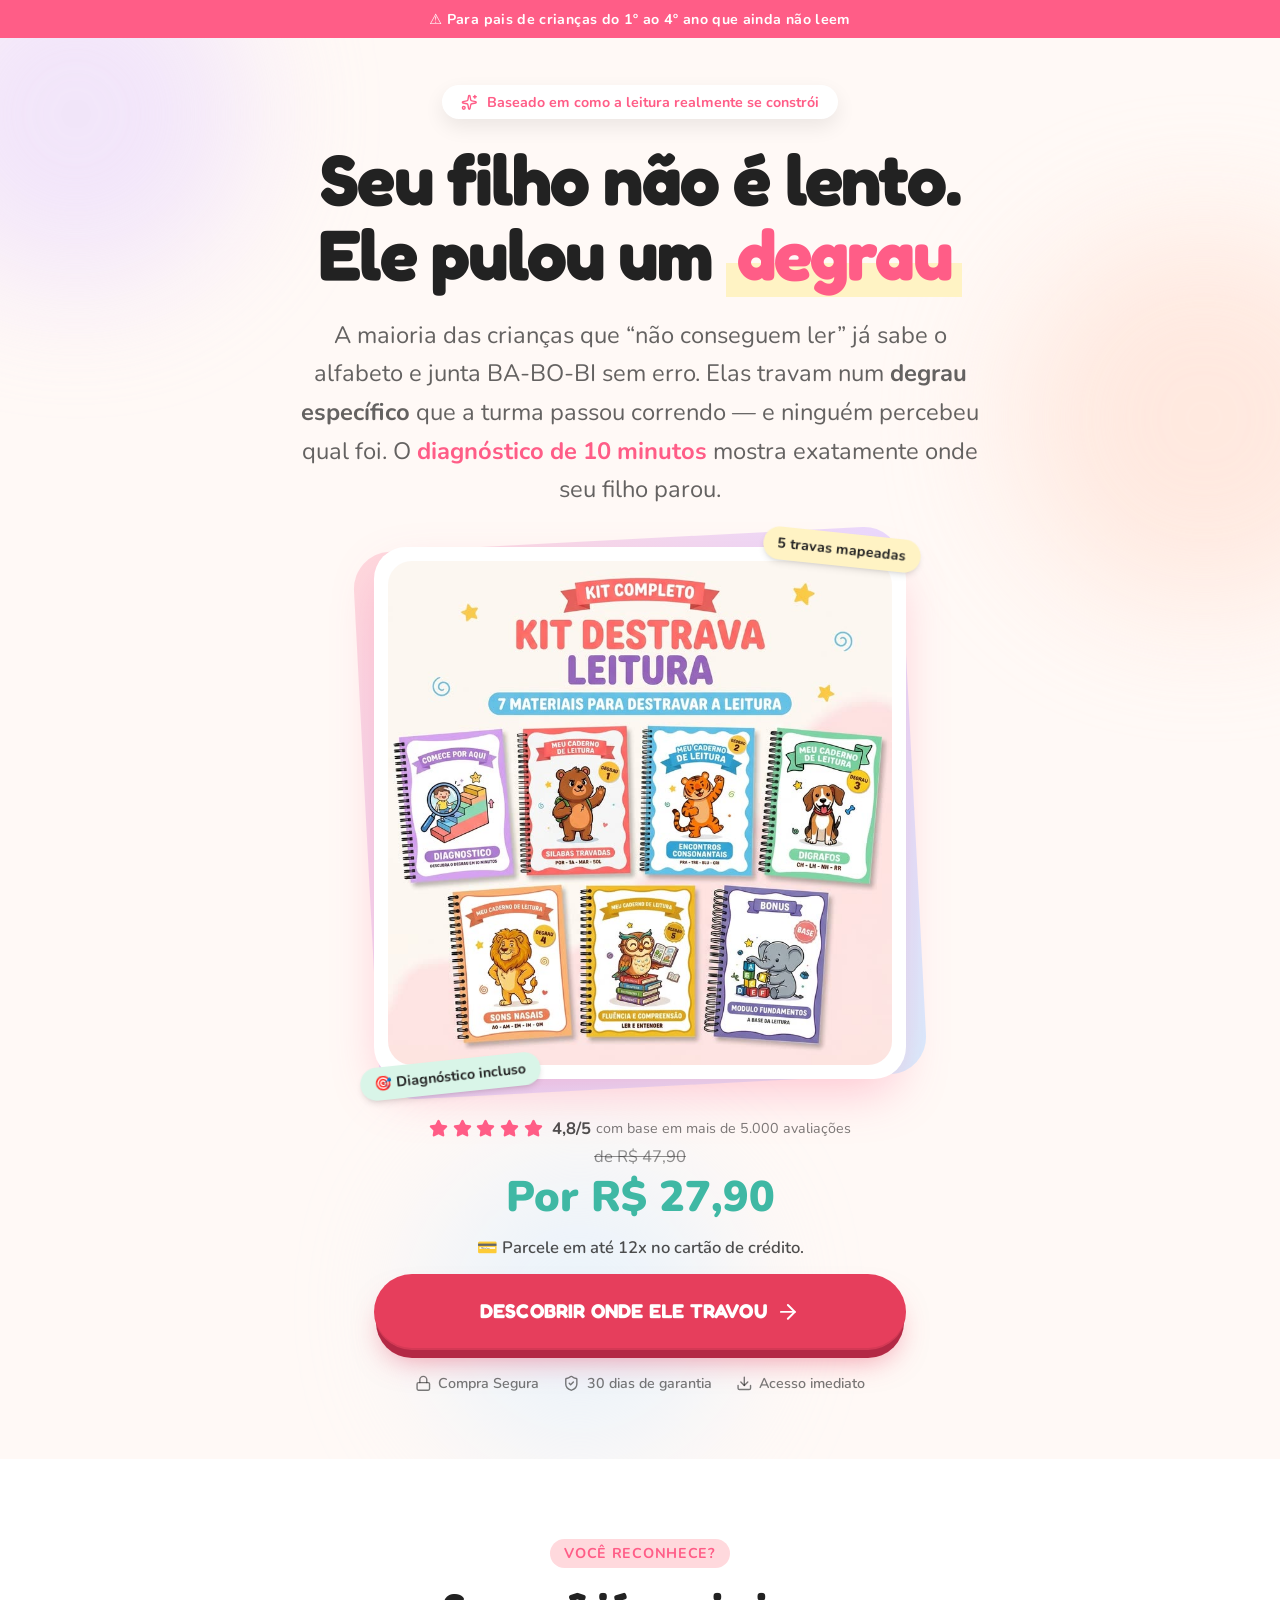
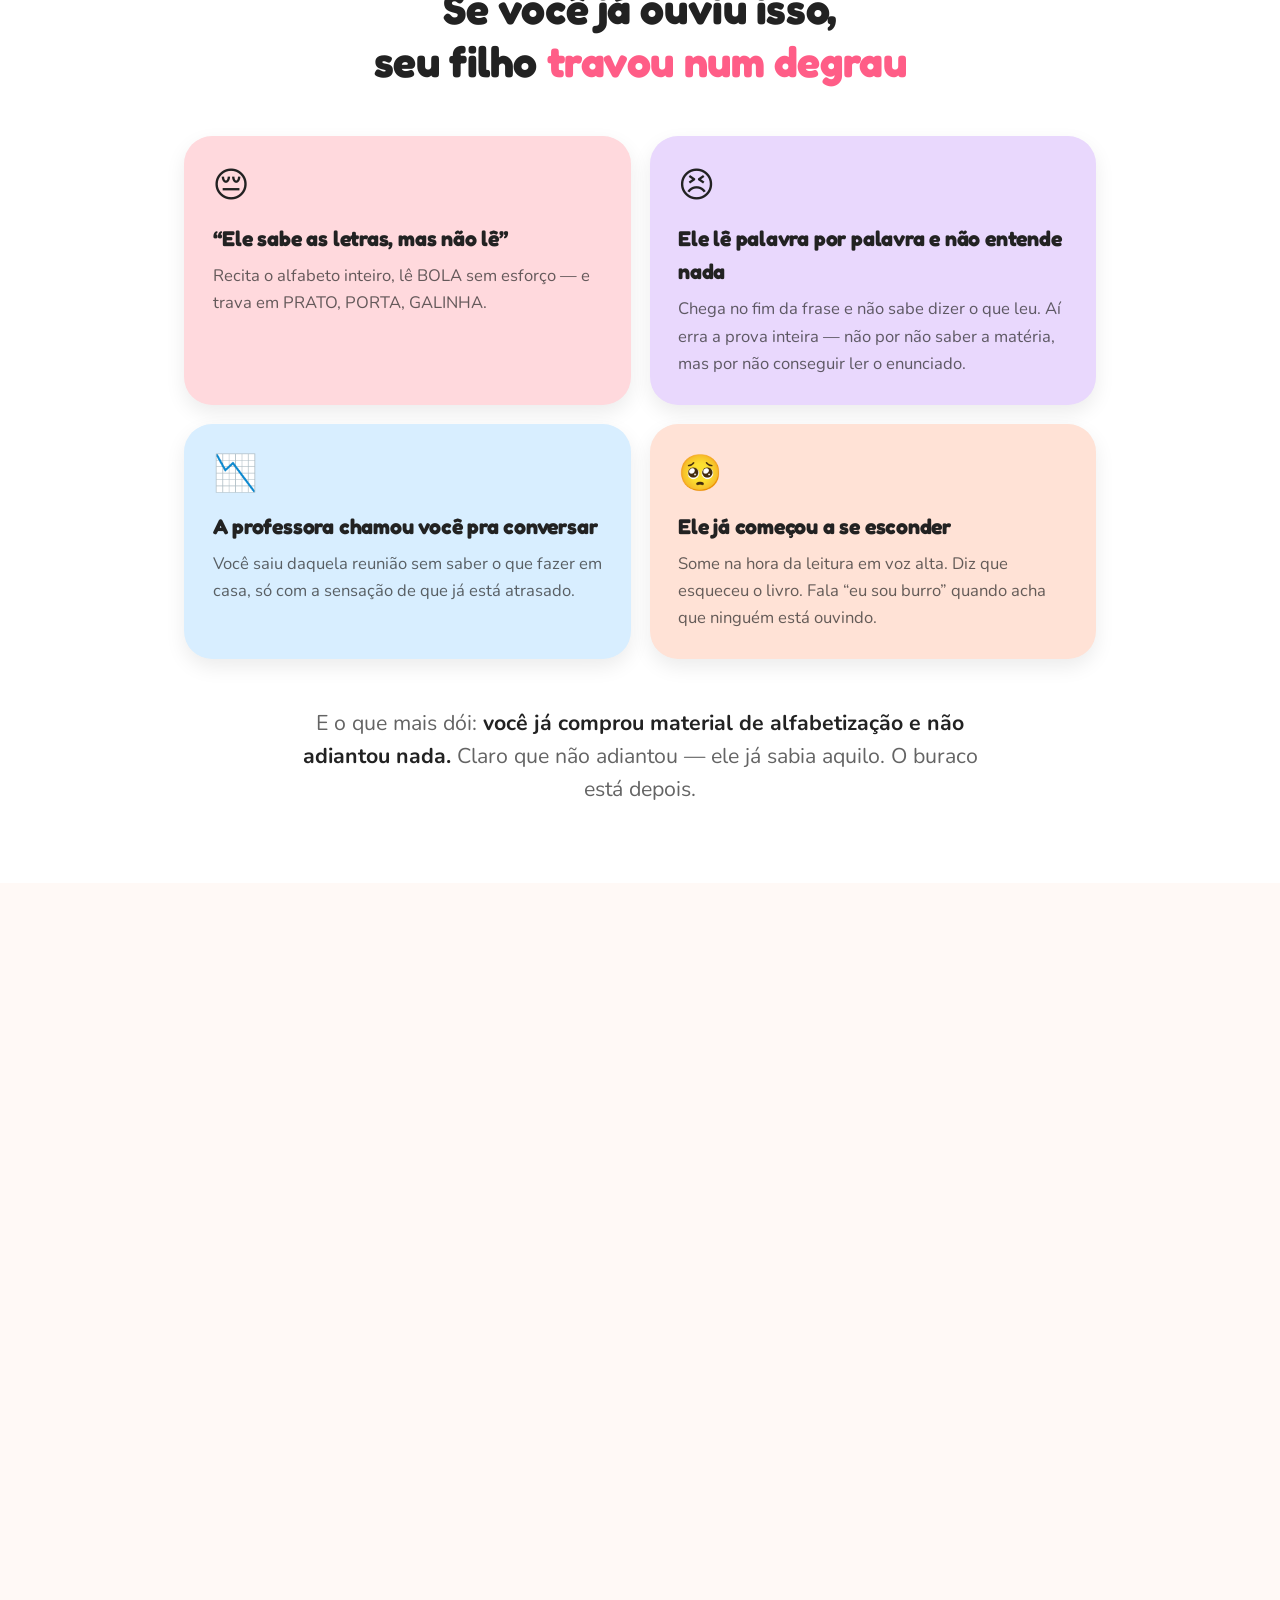
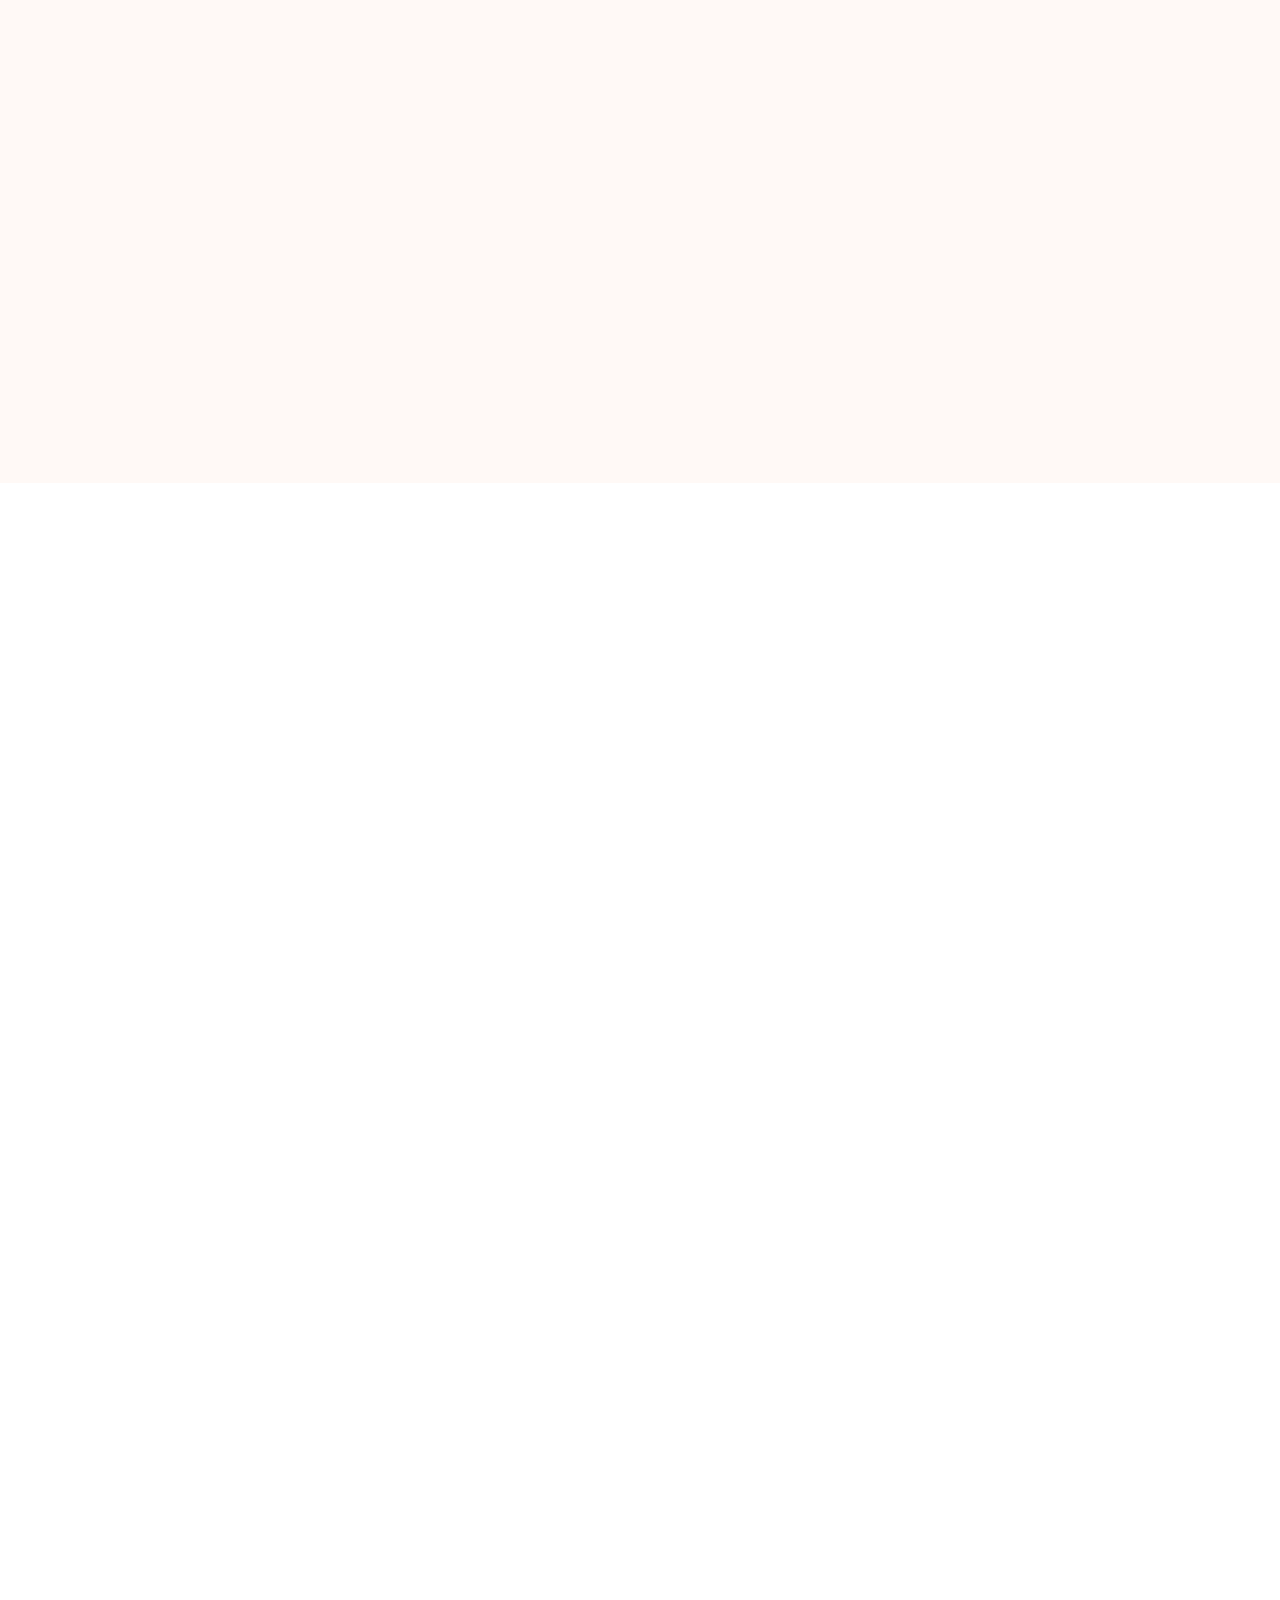
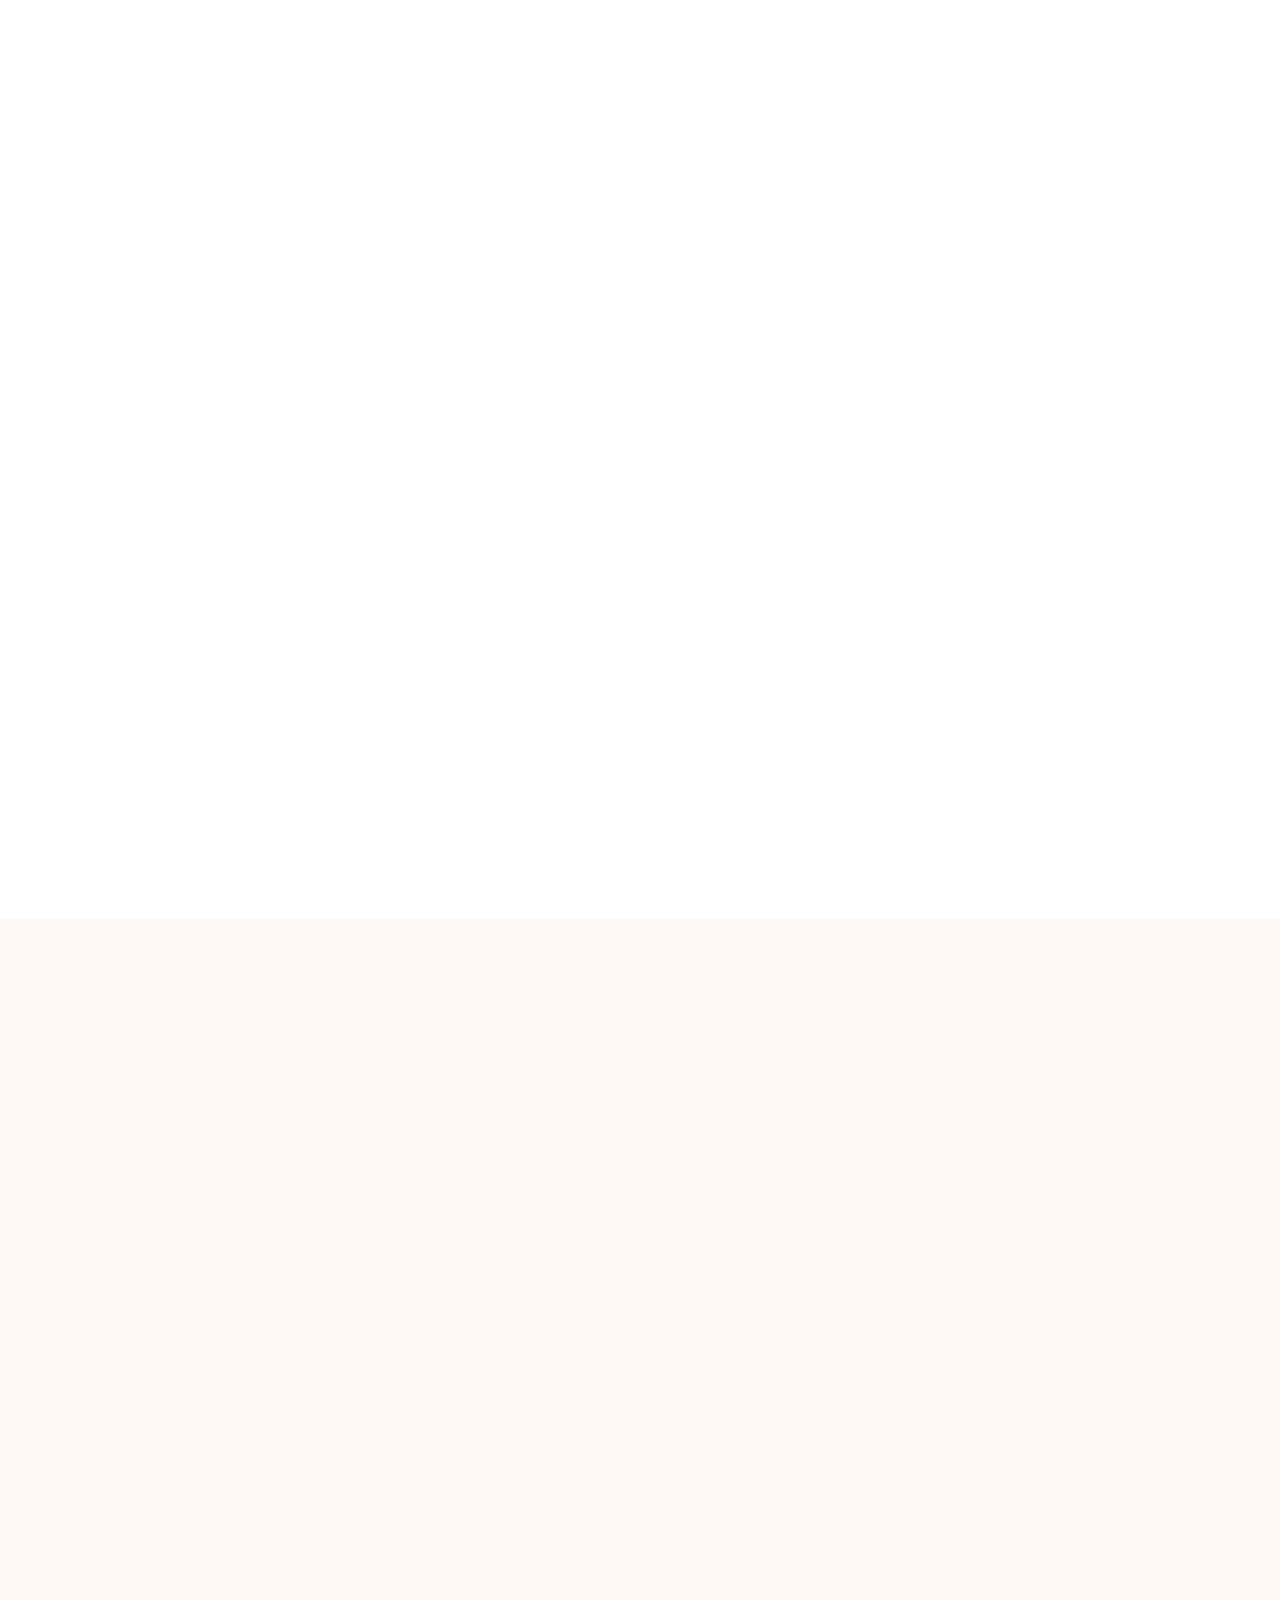
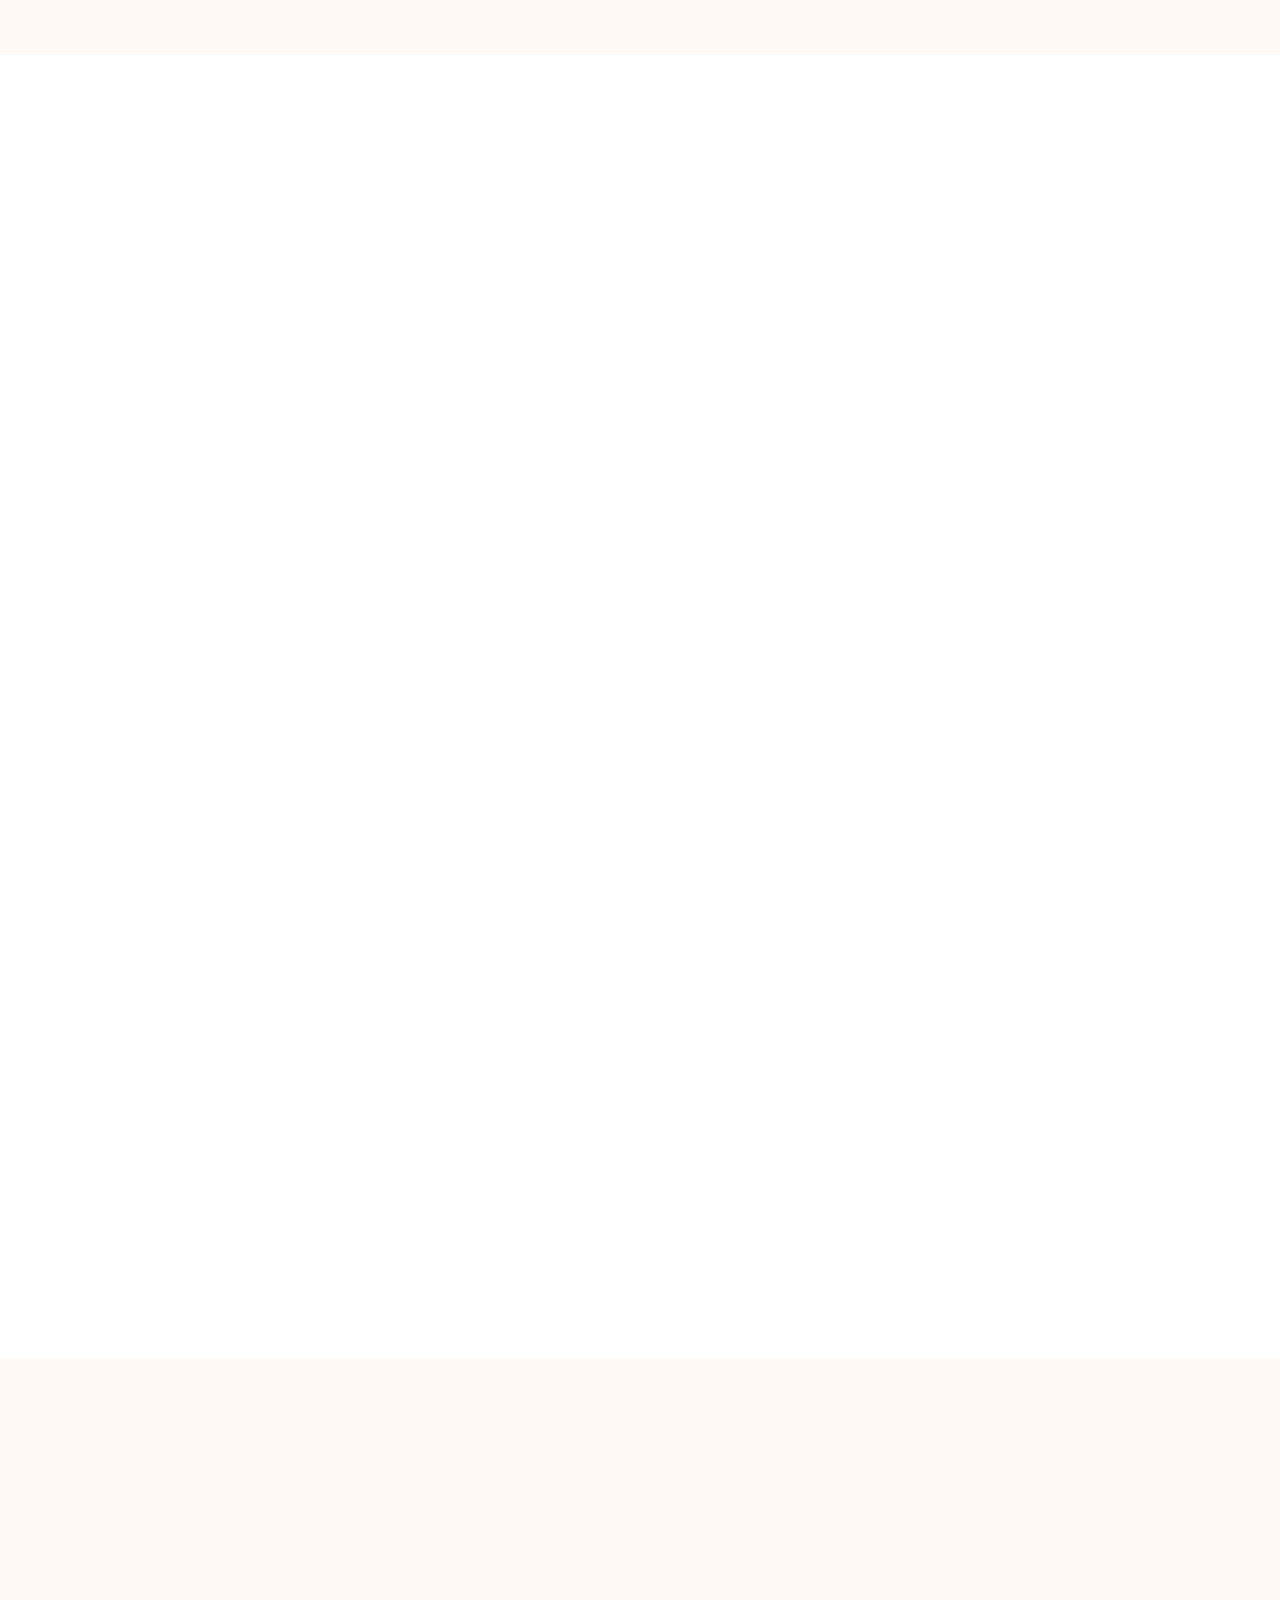
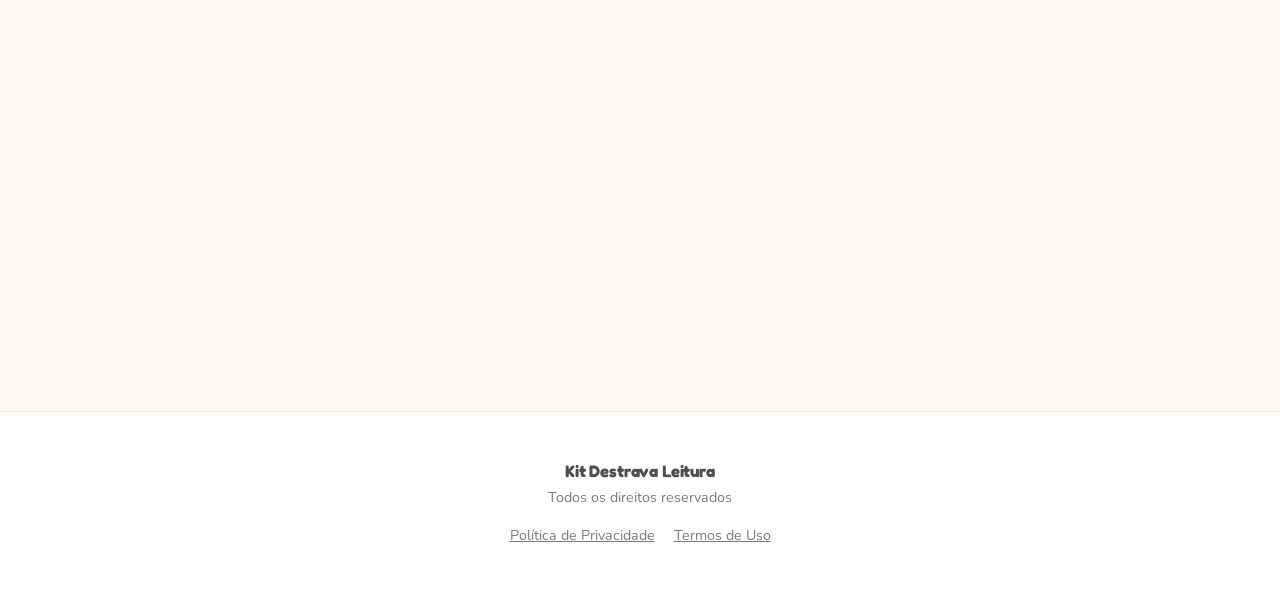
==== commit 1285db7b: "Depoimentos em vídeo antes da oferta - Nova seção com os 2 players VTurb, posicionada entre "Como fu" ====
--- a/index.html
+++ b/index.html
@@ -1,6 +1,127 @@
 <!DOCTYPE html><html lang="pt-BR"><head>
-<link rel="icon" href="./images/favicon.ico?v=2" type="image/x-icon"/><link rel="apple-touch-icon" sizes="180x180" href="./images/apple-touch-icon.png"/><link rel="icon" type="image/png" sizes="512x512" href="./images/icon-512.png"/><meta name="theme-color" content="#FF5D87"/><meta charSet="utf-8"/><meta name="viewport" content="width=device-width, initial-scale=1"/><link rel="preload" as="image" href="./images/kit-capa.jpg" fetchPriority="high"/><link rel="stylesheet" href="./assets/styles.css" data-precedence="default"/><link rel="stylesheet" href="https://fonts.googleapis.com/css2?family=Fredoka:wght@600;700&amp;family=Nunito:wght@400;600;700;800&amp;display=swap" media="all" data-precedence="default"/><script src="https://cdn.utmify.com.br/scripts/pixel/pixel.js" async="" defer=""></script><script src="https://cdn.utmify.com.br/scripts/utms/latest.js" async="" defer="" data-utmify-prevent-xcod-sck="" data-utmify-prevent-subids=""></script><title>Kit Destrava Leitura — Descubra onde a leitura do seu filho travou</title><meta name="author" content="Kit Destrava Leitura"/><meta property="og:title" content="Kit Destrava Leitura"/><meta property="og:description" content="Seu filho não é lento. Ele pulou um degrau. Descubra em 10 minutos onde a leitura dele travou — e destrave com o material certo."/><meta property="og:type" content="website"/><meta name="twitter:card" content="summary"/><meta name="twitter:site" content="@Lovable"/><meta name="twitter:title" content="Kit Destrava Leitura"/><meta name="twitter:description" content="Seu filho não é lento. Ele pulou um degrau. Descubra em 10 minutos onde a leitura dele travou — e destrave com o material certo."/><meta property="og:image" content="./images/social.webp"/><meta name="twitter:image" content="./images/social.webp"/><meta name="description" content="Para crianças de 6 a 9 anos que já deveriam estar lendo. Diagnóstico de 10 minutos + 5 cadernos, um para cada trava da leitura. Acesso imediato."/><link rel="preconnect" href="https://fonts.googleapis.com"/><link rel="preconnect" href="https://fonts.gstatic.com" crossorigin="anonymous"/><link rel="dns-prefetch" href="https://fonts.googleapis.com"/><link rel="dns-prefetch" href="https://fonts.gstatic.com"/><link rel="dns-prefetch" href="https://ggcheckout.app"/><link rel="dns-prefetch" href="https://cdn.utmify.com.br"/><link rel="preload" as="image" href="./images/kit-capa.jpg" fetchpriority="high"/><!-- UTMify / Pixel Tracking (descomente e configure quando for rodar anúncios) -->
-  <!-- <script>window.pixelId = "SEU_PIXEL_AQUI";</script> --></head><body><!--$--><div class="min-h-screen bg-background text-foreground font-sans antialiased overflow-x-hidden"><div class="bg-[#FF5D87] text-white text-center text-[11px] md:text-xs font-bold tracking-wide py-2 px-4">⚠️ Para pais de crianças do 1º ao 4º ano que ainda não leem</div><section class="relative px-5 pt-10 pb-14 overflow-hidden"><div class="pointer-events-none absolute -top-20 -left-20 w-72 h-72 rounded-full bg-[#E9D8FD] opacity-60 blur-3xl blob"></div><div class="pointer-events-none absolute top-40 -right-24 w-80 h-80 rounded-full bg-[#FFE2D6] opacity-70 blur-3xl blob"></div><div class="pointer-events-none absolute bottom-0 left-1/3 w-64 h-64 rounded-full bg-[#D8EEFF] opacity-50 blur-3xl blob"></div><div class="relative max-w-3xl mx-auto text-center"><div class="inline-flex items-center gap-2 bg-white rounded-full px-4 py-1.5 mb-5 shadow-[var(--shadow-card)] text-xs font-bold text-[#FF5D87]"><svg xmlns="http://www.w3.org/2000/svg" width="24" height="24" viewBox="0 0 24 24" fill="none" stroke="currentColor" stroke-width="2" stroke-linecap="round" stroke-linejoin="round" class="lucide lucide-sparkles w-3.5 h-3.5" aria-hidden="true"><path d="M11.017 2.814a1 1 0 0 1 1.966 0l1.051 5.558a2 2 0 0 0 1.594 1.594l5.558 1.051a1 1 0 0 1 0 1.966l-5.558 1.051a2 2 0 0 0-1.594 1.594l-1.051 5.558a1 1 0 0 1-1.966 0l-1.051-5.558a2 2 0 0 0-1.594-1.594l-5.558-1.051a1 1 0 0 1 0-1.966l5.558-1.051a2 2 0 0 0 1.594-1.594z"></path><path d="M20 2v4"></path><path d="M22 4h-4"></path><circle cx="4" cy="20" r="2"></circle></svg> Baseado em como a leitura realmente se constrói</div><h1 class="font-display text-4xl md:text-6xl font-bold tracking-tight leading-[1.05] mb-5">Seu filho não é lento.<br/>Ele pulou um <span class="highlight-underline">degrau</span></h1><p class="text-base md:text-xl text-foreground/70 mb-8 max-w-xl mx-auto leading-relaxed">A maioria das crianças que “não conseguem ler” já sabe o alfabeto e junta BA-BO-BI sem erro. Elas travam num <strong>degrau específico</strong> que a turma passou correndo — e ninguém percebeu qual foi. O <strong class="text-[#FF5D87]">diagnóstico de 10 minutos</strong> mostra exatamente onde seu filho parou.</p><div class="relative mx-auto max-w-md mb-8"><div class="absolute inset-0 bg-gradient-to-br from-[#FFD9DD] via-[#E9D8FD] to-[#D8EEFF] rounded-[36px] rotate-[-3deg] scale-[1.03]"></div><div class="relative bg-white rounded-[32px] p-3 shadow-[var(--shadow-premium)] float-soft"><img src="./images/kit-capa.jpg" alt="Kit Destrava Leitura — 7 materiais" width="800" height="800" fetchPriority="high" decoding="async" loading="eager" class="w-full rounded-[24px]"/></div><div class="absolute -top-3 -right-3 bg-[#FFF3C4] text-[#222] text-xs font-bold rounded-full px-3 py-1.5 shadow-md rotate-6">5 travas mapeadas</div><div class="absolute -bottom-3 -left-3 bg-[#D9F5E8] text-[#222] text-xs font-bold rounded-full px-3 py-1.5 shadow-md -rotate-6">🎯 Diagnóstico incluso</div></div><div class="flex flex-col items-center gap-1 mb-3"><div class="flex items-center gap-1 text-[#FF5D87]"><svg xmlns="http://www.w3.org/2000/svg" width="24" height="24" viewBox="0 0 24 24" fill="none" stroke="currentColor" stroke-width="2" stroke-linecap="round" stroke-linejoin="round" class="lucide lucide-star w-4 h-4 fill-[#FF5D87]" aria-hidden="true"><path d="M11.525 2.295a.53.53 0 0 1 .95 0l2.31 4.679a2.123 2.123 0 0 0 1.595 1.16l5.166.756a.53.53 0 0 1 .294.904l-3.736 3.638a2.123 2.123 0 0 0-.611 1.878l.882 5.14a.53.53 0 0 1-.771.56l-4.618-2.428a2.122 2.122 0 0 0-1.973 0L6.396 21.01a.53.53 0 0 1-.77-.56l.881-5.139a2.122 2.122 0 0 0-.611-1.879L2.16 9.795a.53.53 0 0 1 .294-.906l5.165-.755a2.122 2.122 0 0 0 1.597-1.16z"></path></svg><svg xmlns="http://www.w3.org/2000/svg" width="24" height="24" viewBox="0 0 24 24" fill="none" stroke="currentColor" stroke-width="2" stroke-linecap="round" stroke-linejoin="round" class="lucide lucide-star w-4 h-4 fill-[#FF5D87]" aria-hidden="true"><path d="M11.525 2.295a.53.53 0 0 1 .95 0l2.31 4.679a2.123 2.123 0 0 0 1.595 1.16l5.166.756a.53.53 0 0 1 .294.904l-3.736 3.638a2.123 2.123 0 0 0-.611 1.878l.882 5.14a.53.53 0 0 1-.771.56l-4.618-2.428a2.122 2.122 0 0 0-1.973 0L6.396 21.01a.53.53 0 0 1-.77-.56l.881-5.139a2.122 2.122 0 0 0-.611-1.879L2.16 9.795a.53.53 0 0 1 .294-.906l5.165-.755a2.122 2.122 0 0 0 1.597-1.16z"></path></svg><svg xmlns="http://www.w3.org/2000/svg" width="24" height="24" viewBox="0 0 24 24" fill="none" stroke="currentColor" stroke-width="2" stroke-linecap="round" stroke-linejoin="round" class="lucide lucide-star w-4 h-4 fill-[#FF5D87]" aria-hidden="true"><path d="M11.525 2.295a.53.53 0 0 1 .95 0l2.31 4.679a2.123 2.123 0 0 0 1.595 1.16l5.166.756a.53.53 0 0 1 .294.904l-3.736 3.638a2.123 2.123 0 0 0-.611 1.878l.882 5.14a.53.53 0 0 1-.771.56l-4.618-2.428a2.122 2.122 0 0 0-1.973 0L6.396 21.01a.53.53 0 0 1-.77-.56l.881-5.139a2.122 2.122 0 0 0-.611-1.879L2.16 9.795a.53.53 0 0 1 .294-.906l5.165-.755a2.122 2.122 0 0 0 1.597-1.16z"></path></svg><svg xmlns="http://www.w3.org/2000/svg" width="24" height="24" viewBox="0 0 24 24" fill="none" stroke="currentColor" stroke-width="2" stroke-linecap="round" stroke-linejoin="round" class="lucide lucide-star w-4 h-4 fill-[#FF5D87]" aria-hidden="true"><path d="M11.525 2.295a.53.53 0 0 1 .95 0l2.31 4.679a2.123 2.123 0 0 0 1.595 1.16l5.166.756a.53.53 0 0 1 .294.904l-3.736 3.638a2.123 2.123 0 0 0-.611 1.878l.882 5.14a.53.53 0 0 1-.771.56l-4.618-2.428a2.122 2.122 0 0 0-1.973 0L6.396 21.01a.53.53 0 0 1-.77-.56l.881-5.139a2.122 2.122 0 0 0-.611-1.879L2.16 9.795a.53.53 0 0 1 .294-.906l5.165-.755a2.122 2.122 0 0 0 1.597-1.16z"></path></svg><svg xmlns="http://www.w3.org/2000/svg" width="24" height="24" viewBox="0 0 24 24" fill="none" stroke="currentColor" stroke-width="2" stroke-linecap="round" stroke-linejoin="round" class="lucide lucide-star w-4 h-4 fill-[#FF5D87]" aria-hidden="true"><path d="M11.525 2.295a.53.53 0 0 1 .95 0l2.31 4.679a2.123 2.123 0 0 0 1.595 1.16l5.166.756a.53.53 0 0 1 .294.904l-3.736 3.638a2.123 2.123 0 0 0-.611 1.878l.882 5.14a.53.53 0 0 1-.771.56l-4.618-2.428a2.122 2.122 0 0 0-1.973 0L6.396 21.01a.53.53 0 0 1-.77-.56l.881-5.139a2.122 2.122 0 0 0-.611-1.879L2.16 9.795a.53.53 0 0 1 .294-.906l5.165-.755a2.122 2.122 0 0 0 1.597-1.16z"></path></svg><span class="ml-1 text-sm font-bold text-foreground/80">4,8/5</span><span class="text-xs text-foreground/60">com base em mais de 5.000 avaliações</span></div><div class="flex flex-col items-center gap-1 leading-none"><span class="text-sm text-foreground/50 line-through">de R$ 47,90</span><span class="text-3xl md:text-4xl font-black text-[#3FB8A4]">Por R$ 27,90</span></div></div><p class="mb-3 text-sm font-semibold text-foreground/80">💳 Parcele em até 12x no cartão de crédito.</p><a href="#oferta" class="btn-primary max-w-md mx-auto">DESCOBRIR ONDE ELE TRAVOU <svg xmlns="http://www.w3.org/2000/svg" width="24" height="24" viewBox="0 0 24 24" fill="none" stroke="currentColor" stroke-width="2" stroke-linecap="round" stroke-linejoin="round" class="lucide lucide-arrow-right w-5 h-5" aria-hidden="true"><path d="M5 12h14"></path><path d="m12 5 7 7-7 7"></path></svg></a><div class="mt-5"><div class="flex flex-wrap justify-center gap-x-5 gap-y-2 text-xs font-semibold text-foreground/60"><div class="flex items-center gap-1.5"><svg xmlns="http://www.w3.org/2000/svg" width="24" height="24" viewBox="0 0 24 24" fill="none" stroke="currentColor" stroke-width="2" stroke-linecap="round" stroke-linejoin="round" class="lucide lucide-lock w-3.5 h-3.5" aria-hidden="true"><rect width="18" height="11" x="3" y="11" rx="2" ry="2"></rect><path d="M7 11V7a5 5 0 0 1 10 0v4"></path></svg> Compra Segura</div><div class="flex items-center gap-1.5"><svg xmlns="http://www.w3.org/2000/svg" width="24" height="24" viewBox="0 0 24 24" fill="none" stroke="currentColor" stroke-width="2" stroke-linecap="round" stroke-linejoin="round" class="lucide lucide-shield-check w-3.5 h-3.5" aria-hidden="true"><path d="M20 13c0 5-3.5 7.5-7.66 8.95a1 1 0 0 1-.67-.01C7.5 20.5 4 18 4 13V6a1 1 0 0 1 1-1c2 0 4.5-1.2 6.24-2.72a1.17 1.17 0 0 1 1.52 0C14.51 3.81 17 5 19 5a1 1 0 0 1 1 1z"></path><path d="m9 12 2 2 4-4"></path></svg> 30 dias de garantia</div><div class="flex items-center gap-1.5"><svg xmlns="http://www.w3.org/2000/svg" width="24" height="24" viewBox="0 0 24 24" fill="none" stroke="currentColor" stroke-width="2" stroke-linecap="round" stroke-linejoin="round" class="lucide lucide-download w-3.5 h-3.5" aria-hidden="true"><path d="M12 15V3"></path><path d="M21 15v4a2 2 0 0 1-2 2H5a2 2 0 0 1-2-2v-4"></path><path d="m7 10 5 5 5-5"></path></svg> Acesso imediato</div></div></div></div></section><section class="px-5 py-16 bg-white"><div class="max-w-3xl mx-auto"><div class="text-center mb-10"><span class="inline-block bg-[#FFD9DD] text-[#FF5D87] text-xs font-bold uppercase tracking-wider rounded-full px-3 py-1 mb-3">Você reconhece?</span><h2 class="font-display text-3xl md:text-4xl font-bold leading-tight">Se você já ouviu isso,<br/>seu filho <span class="text-[#FF5D87]">travou num degrau</span></h2></div><div class="grid gap-4 md:grid-cols-2"><div class="rounded-[28px] p-6 shadow-[var(--shadow-card)] transition-transform hover:-translate-y-1" style="background:#FFD9DD"><div class="text-3xl mb-3">😔</div><h3 class="font-display font-bold text-lg mb-1.5">“Ele sabe as letras, mas não lê”</h3><p class="text-sm text-foreground/70 leading-relaxed">Recita o alfabeto inteiro, lê BOLA sem esforço — e trava em PRATO, PORTA, GALINHA.</p></div><div class="rounded-[28px] p-6 shadow-[var(--shadow-card)] transition-transform hover:-translate-y-1" style="background:#E9D8FD"><div class="text-3xl mb-3">😣</div><h3 class="font-display font-bold text-lg mb-1.5">Ele lê palavra por palavra e não entende nada</h3><p class="text-sm text-foreground/70 leading-relaxed">Chega no fim da frase e não sabe dizer o que leu. Aí erra a prova inteira — não por não saber a matéria, mas por não conseguir ler o enunciado.</p></div><div class="rounded-[28px] p-6 shadow-[var(--shadow-card)] transition-transform hover:-translate-y-1" style="background:#D8EEFF"><div class="text-3xl mb-3">📉</div><h3 class="font-display font-bold text-lg mb-1.5">A professora chamou você pra conversar</h3><p class="text-sm text-foreground/70 leading-relaxed">Você saiu daquela reunião sem saber o que fazer em casa, só com a sensação de que já está atrasado.</p></div><div class="rounded-[28px] p-6 shadow-[var(--shadow-card)] transition-transform hover:-translate-y-1" style="background:#FFE2D6"><div class="text-3xl mb-3">🥺</div><h3 class="font-display font-bold text-lg mb-1.5">Ele já começou a se esconder</h3><p class="text-sm text-foreground/70 leading-relaxed">Some na hora da leitura em voz alta. Diz que esqueceu o livro. Fala “eu sou burro” quando acha que ninguém está ouvindo.</p></div></div><p class="text-center mt-10 text-base md:text-lg text-foreground/70 max-w-xl mx-auto">E o que mais dói: <strong class="text-foreground">você já comprou material de alfabetização e não adiantou nada.</strong> Claro que não adiantou — ele já sabia aquilo. O buraco está depois.</p></div></section><section class="px-5 py-16 bg-background"><div class="max-w-3xl mx-auto text-center"><span class="inline-block bg-[#D9F5E8] text-[#1f7a5a] text-xs font-bold uppercase tracking-wider rounded-full px-3 py-1 mb-3">A solução</span><h2 class="font-display text-3xl md:text-4xl font-bold leading-tight mb-5">O Método do Degrau Perdido</h2><p class="text-base md:text-lg text-foreground/70 mb-8 max-w-xl mx-auto leading-relaxed">A leitura se constrói em degraus, e cada um depende do anterior. Quando a criança pula um, tudo que vem depois desaba — e de fora parece que ela simplesmente “não consegue ler”. O Kit <strong>identifica o degrau exato</strong> onde seu filho parou e entrega o material dali em diante.</p><h3 class="font-display text-2xl md:text-3xl font-bold mb-5">Exemplos de atividades</h3><div class="relative mx-auto max-w-3xl md:max-w-4xl mb-8 px-6 md:px-10"><div class="relative" role="region" aria-roledescription="carousel" aria-label="Carrossel com páginas e capas do material"><div class="overflow-hidden rounded-2xl"><div class="flex -ml-4" id="carousel-track" style="transition: transform 0.35s cubic-bezier(0.4, 0, 0.2, 1);"><div role="group" aria-roledescription="slide" class="min-w-0 shrink-0 grow-0 basis-full pl-4"><img src="./images/caderno-porquinho.jpg" alt="Capa Meu Caderno de Leitura — Porquinho" width="900" height="1125" class="w-full h-auto aspect-[1229/1536] object-contain" loading="eager" decoding="async" fetchPriority="low"/></div><div role="group" aria-roledescription="slide" class="min-w-0 shrink-0 grow-0 basis-full pl-4"><img src="./images/caderno-casinha.jpg" alt="Capa Meu Caderno de Leitura — Casinha" width="900" height="1125" class="w-full h-auto aspect-[1229/1536] object-contain" loading="eager" decoding="async" fetchPriority="low"/></div><div role="group" aria-roledescription="slide" class="min-w-0 shrink-0 grow-0 basis-full pl-4"><img src="./images/caderno-leitura.jpg" alt="Capa do caderno de leitura" width="900" height="1125" class="w-full h-auto aspect-[1229/1536] object-contain" loading="lazy" decoding="async" fetchPriority="auto"/></div><div role="group" aria-roledescription="slide" class="min-w-0 shrink-0 grow-0 basis-full pl-4"><img src="./images/pipoca-malucca.jpg" alt="Atividade A Pipoca Maluca" width="900" height="1125" class="w-full h-auto aspect-[1229/1536] object-contain" loading="lazy" decoding="async" fetchPriority="auto"/></div><div role="group" aria-roledescription="slide" class="min-w-0 shrink-0 grow-0 basis-full pl-4"><img src="./images/pato-agitado.jpg" alt="Atividade O Pato Agitado" width="900" height="1125" class="w-full h-auto aspect-[1229/1536] object-contain" loading="lazy" decoding="async" fetchPriority="auto"/></div><div role="group" aria-roledescription="slide" class="min-w-0 shrink-0 grow-0 basis-full pl-4"><img src="./images/laco-rosa.jpg" alt="Atividade O Laço Rosa" width="900" height="1125" class="w-full h-auto aspect-[1229/1536] object-contain" loading="lazy" decoding="async" fetchPriority="auto"/></div><div role="group" aria-roledescription="slide" class="min-w-0 shrink-0 grow-0 basis-full pl-4"><img src="./images/gato-guto.jpg" alt="Atividade O Gato Guto" width="900" height="1125" class="w-full h-auto aspect-[1229/1536] object-contain" loading="lazy" decoding="async" fetchPriority="auto"/></div><div role="group" aria-roledescription="slide" class="min-w-0 shrink-0 grow-0 basis-full pl-4"><img src="./images/galinha-pintadinha.jpg" alt="Atividade A Galinha Pintadinha" width="900" height="1125" class="w-full h-auto aspect-[1229/1536] object-contain" loading="lazy" decoding="async" fetchPriority="auto"/></div><div role="group" aria-roledescription="slide" class="min-w-0 shrink-0 grow-0 basis-full pl-4"><img src="./images/sapo-no-lago.jpg" alt="Atividade O Sapo no Lago" width="900" height="1125" class="w-full h-auto aspect-[1229/1536] object-contain" loading="lazy" decoding="async" fetchPriority="auto"/></div><div role="group" aria-roledescription="slide" class="min-w-0 shrink-0 grow-0 basis-full pl-4"><img src="./images/vaca-mimosa.jpg" alt="Atividade A Vaca Mimosa" width="900" height="1125" class="w-full h-auto aspect-[1229/1536] object-contain" loading="lazy" decoding="async" fetchPriority="auto"/></div><div role="group" aria-roledescription="slide" class="min-w-0 shrink-0 grow-0 basis-full pl-4"><img src="./images/arvore-alta.jpg" alt="Atividade A Árvore Alta" width="900" height="1125" class="w-full h-auto aspect-[1229/1536] object-contain" loading="lazy" decoding="async" fetchPriority="auto"/></div></div></div><button id="prev-slide" aria-label="Slide anterior" class="inline-flex items-center justify-center gap-2 whitespace-nowrap text-sm font-medium cursor-pointer transition-all hover:scale-110 active:scale-95 absolute h-10 w-10 rounded-full top-1/2 -translate-y-1/2 left-0 md:-left-4 border-0 bg-white text-foreground shadow-[var(--shadow-card)] z-20"><svg xmlns="http://www.w3.org/2000/svg" width="20" height="20" viewBox="0 0 24 24" fill="none" stroke="currentColor" stroke-width="2.5" stroke-linecap="round" stroke-linejoin="round" class="lucide lucide-arrow-left"><path d="m12 19-7-7 7-7"></path><path d="M19 12H5"></path></svg><span class="sr-only">Previous slide</span></button><button id="next-slide" aria-label="Próximo slide" class="inline-flex items-center justify-center gap-2 whitespace-nowrap text-sm font-medium cursor-pointer transition-all hover:scale-110 active:scale-95 absolute h-10 w-10 rounded-full top-1/2 -translate-y-1/2 right-0 md:-right-4 border-0 bg-white text-foreground shadow-[var(--shadow-card)] z-20"><svg xmlns="http://www.w3.org/2000/svg" width="20" height="20" viewBox="0 0 24 24" fill="none" stroke="currentColor" stroke-width="2.5" stroke-linecap="round" stroke-linejoin="round" class="lucide lucide-arrow-right"><path d="M5 12h14"></path><path d="m12 5 7 7-7 7"></path></svg><span class="sr-only">Next slide</span></button></div></div><div class="grid gap-3 md:grid-cols-2 text-left"><div class="flex gap-2.5 items-start bg-white rounded-2xl p-3.5 shadow-[var(--shadow-card)]"><svg xmlns="http://www.w3.org/2000/svg" width="24" height="24" viewBox="0 0 24 24" fill="none" stroke="currentColor" stroke-width="2" stroke-linecap="round" stroke-linejoin="round" class="lucide lucide-circle-check w-5 h-5 text-[#FF5D87] shrink-0 mt-0.5" aria-hidden="true"><circle cx="12" cy="12" r="10"></circle><path d="m9 12 2 2 4-4"></path></svg><span class="text-sm font-semibold">Diagnóstico de 10 minutos</span></div><div class="flex gap-2.5 items-start bg-white rounded-2xl p-3.5 shadow-[var(--shadow-card)]"><svg xmlns="http://www.w3.org/2000/svg" width="24" height="24" viewBox="0 0 24 24" fill="none" stroke="currentColor" stroke-width="2" stroke-linecap="round" stroke-linejoin="round" class="lucide lucide-circle-check w-5 h-5 text-[#FF5D87] shrink-0 mt-0.5" aria-hidden="true"><circle cx="12" cy="12" r="10"></circle><path d="m9 12 2 2 4-4"></path></svg><span class="text-sm font-semibold">As 5 travas da leitura</span></div><div class="flex gap-2.5 items-start bg-white rounded-2xl p-3.5 shadow-[var(--shadow-card)]"><svg xmlns="http://www.w3.org/2000/svg" width="24" height="24" viewBox="0 0 24 24" fill="none" stroke="currentColor" stroke-width="2" stroke-linecap="round" stroke-linejoin="round" class="lucide lucide-circle-check w-5 h-5 text-[#FF5D87] shrink-0 mt-0.5" aria-hidden="true"><circle cx="12" cy="12" r="10"></circle><path d="m9 12 2 2 4-4"></path></svg><span class="text-sm font-semibold">Leitura com compreensão</span></div><div class="flex gap-2.5 items-start bg-white rounded-2xl p-3.5 shadow-[var(--shadow-card)]"><svg xmlns="http://www.w3.org/2000/svg" width="24" height="24" viewBox="0 0 24 24" fill="none" stroke="currentColor" stroke-width="2" stroke-linecap="round" stroke-linejoin="round" class="lucide lucide-circle-check w-5 h-5 text-[#FF5D87] shrink-0 mt-0.5" aria-hidden="true"><circle cx="12" cy="12" r="10"></circle><path d="m9 12 2 2 4-4"></path></svg><span class="text-sm font-semibold">Fluência sem soletrar</span></div></div></div></section><section class="px-5 py-16" style="background:#FFE2D6"><div class="max-w-3xl mx-auto"><div class="text-center mb-10"><span class="inline-block bg-[#E9D8FD] text-[#5b2a9e] text-xs font-bold uppercase tracking-wider rounded-full px-3 py-1 mb-3">O que você recebe</span><h2 class="font-display text-3xl md:text-4xl font-bold leading-tight">🎁 E ainda vêm 6 bônus para destravar de vez a leitura do seu filho 📚</h2></div><div class="grid gap-4 grid-cols-2 md:grid-cols-2"><div class="relative rounded-[22px] p-3 md:p-5 bg-white border-2 border-dashed border-[#FFD966] shadow-[var(--shadow-card)] transition-transform hover:-translate-y-1"><div class="absolute -top-3 left-3 bg-[#FF5D87] text-white text-[10px] md:text-xs font-black uppercase tracking-wider rounded-full px-2.5 py-1 shadow-sm">Bônus</div><div class="bg-[#FFF9F6] rounded-[16px] p-2 mb-3 mt-2"><img src="./images/pre-silabicos.jpg" alt="Módulo Fundamentos" width="600" height="800" loading="lazy" decoding="async" fetchPriority="low" class="w-full h-36 md:h-64 object-contain rounded-[12px]"/></div><h3 class="font-display font-bold text-sm md:text-lg mb-1 leading-tight">Módulo Fundamentos</h3><p class="text-[11px] md:text-sm text-foreground/70 leading-relaxed mb-2">Se o diagnóstico mostrar que ele travou lá atrás, você já tem a base junto.</p><div class="text-xs md:text-sm font-bold"><span class="text-[#FF5D87] line-through">De <!-- -->R$ 39,90</span> <span class="text-[#22c55e]">GRÁTIS</span></div></div><div class="relative rounded-[22px] p-3 md:p-5 bg-white border-2 border-dashed border-[#FFD966] shadow-[var(--shadow-card)] transition-transform hover:-translate-y-1"><div class="absolute -top-3 left-3 bg-[#FF5D87] text-white text-[10px] md:text-xs font-black uppercase tracking-wider rounded-full px-2.5 py-1 shadow-sm">Bônus</div><div class="bg-[#FFF9F6] rounded-[16px] p-2 mb-3 mt-2"><img src="./images/silabico-alfabetico.jpg" alt="Textinhos do Dia" width="600" height="800" loading="lazy" decoding="async" fetchPriority="low" class="w-full h-36 md:h-64 object-contain rounded-[12px]"/></div><h3 class="font-display font-bold text-sm md:text-lg mb-1 leading-tight">Textinhos do Dia</h3><p class="text-[11px] md:text-sm text-foreground/70 leading-relaxed mb-2">30 leituras curtas com pergunta de interpretação.</p><div class="text-xs md:text-sm font-bold"><span class="text-[#FF5D87] line-through">De <!-- -->R$ 29,90</span> <span class="text-[#22c55e]">GRÁTIS</span></div></div><div class="relative rounded-[22px] p-3 md:p-5 bg-white border-2 border-dashed border-[#FFD966] shadow-[var(--shadow-card)] transition-transform hover:-translate-y-1"><div class="absolute -top-3 left-3 bg-[#FF5D87] text-white text-[10px] md:text-xs font-black uppercase tracking-wider rounded-full px-2.5 py-1 shadow-sm">Bônus</div><div class="bg-[#FFF9F6] rounded-[16px] p-2 mb-3 mt-2"><img src="./images/alfabetico.jpg" alt="Ditado Sem Choro" width="600" height="800" loading="lazy" decoding="async" fetchPriority="low" class="w-full h-36 md:h-64 object-contain rounded-[12px]"/></div><h3 class="font-display font-bold text-sm md:text-lg mb-1 leading-tight">Ditado Sem Choro</h3><p class="text-[11px] md:text-sm text-foreground/70 leading-relaxed mb-2">40 ditados progressivos, do simples ao complexo.</p><div class="text-xs md:text-sm font-bold"><span class="text-[#FF5D87] line-through">De <!-- -->R$ 24,90</span> <span class="text-[#22c55e]">GRÁTIS</span></div></div><div class="relative rounded-[22px] p-3 md:p-5 bg-white border-2 border-dashed border-[#FFD966] shadow-[var(--shadow-card)] transition-transform hover:-translate-y-1"><div class="absolute -top-3 left-3 bg-[#FF5D87] text-white text-[10px] md:text-xs font-black uppercase tracking-wider rounded-full px-2.5 py-1 shadow-sm">Bônus</div><div class="bg-[#FFF9F6] rounded-[16px] p-2 mb-3 mt-2"><img src="./images/silabas-sem-valor.jpg" alt="Quadro de Progresso" width="600" height="800" loading="lazy" decoding="async" fetchPriority="low" class="w-full h-36 md:h-64 object-contain rounded-[12px]"/></div><h3 class="font-display font-bold text-sm md:text-lg mb-1 leading-tight">Quadro de Progresso</h3><p class="text-[11px] md:text-sm text-foreground/70 leading-relaxed mb-2">4 semanas para ele ver a própria evolução e querer continuar.</p><div class="text-xs md:text-sm font-bold"><span class="text-[#FF5D87] line-through">De <!-- -->R$ 19,90</span> <span class="text-[#22c55e]">GRÁTIS</span></div></div><div class="relative rounded-[22px] p-3 md:p-5 bg-white border-2 border-dashed border-[#FFD966] shadow-[var(--shadow-card)] transition-transform hover:-translate-y-1"><div class="absolute -top-3 left-3 bg-[#FF5D87] text-white text-[10px] md:text-xs font-black uppercase tracking-wider rounded-full px-2.5 py-1 shadow-sm">Bônus</div><div class="bg-[#FFF9F6] rounded-[16px] p-2 mb-3 mt-2"><img src="./images/silabas-com-valor.jpg" alt="Guia da Reunião" width="600" height="800" loading="lazy" decoding="async" fetchPriority="low" class="w-full h-36 md:h-64 object-contain rounded-[12px]"/></div><h3 class="font-display font-bold text-sm md:text-lg mb-1 leading-tight">Guia da Reunião</h3><p class="text-[11px] md:text-sm text-foreground/70 leading-relaxed mb-2">O que dizer para a professora e o que pedir à escola.</p><div class="text-xs md:text-sm font-bold"><span class="text-[#FF5D87] line-through">De <!-- -->R$ 24,90</span> <span class="text-[#22c55e]">GRÁTIS</span></div></div><div class="relative rounded-[22px] p-3 md:p-5 bg-white border-2 border-dashed border-[#FFD966] shadow-[var(--shadow-card)] transition-transform hover:-translate-y-1"><div class="absolute -top-3 left-3 bg-[#FF5D87] text-white text-[10px] md:text-xs font-black uppercase tracking-wider rounded-full px-2.5 py-1 shadow-sm">Bônus</div><div class="bg-[#FFF9F6] rounded-[16px] p-2 mb-3 mt-2"><img src="./images/silabas-complexas.jpg" alt="Leitura em Voz Alta Sem Vergonha" width="600" height="800" loading="lazy" decoding="async" fetchPriority="low" class="w-full h-36 md:h-64 object-contain rounded-[12px]"/></div><h3 class="font-display font-bold text-sm md:text-lg mb-1 leading-tight">Leitura em Voz Alta Sem Vergonha</h3><p class="text-[11px] md:text-sm text-foreground/70 leading-relaxed mb-2">Como praticar em casa sem virar briga.</p><div class="text-xs md:text-sm font-bold"><span class="text-[#FF5D87] line-through">De <!-- -->R$ 19,90</span> <span class="text-[#22c55e]">GRÁTIS</span></div></div></div><div class="mt-8 text-center bg-white rounded-[22px] p-4 shadow-[var(--shadow-card)] border-2 border-dashed border-[#FFD966]"><p class="font-display text-base md:text-xl font-bold text-foreground">Total em bônus: <span class="text-[#dc2626] line-through">R$ 159,40</span> <span class="text-[#16a34a]">R$ 0,00 para você</span><span style="display:block;margin-top:10px"><span style="display:inline-block;background:#16a34a;color:#fff;font-size:13px;font-weight:800;letter-spacing:.04em;border-radius:999px;padding:7px 16px">✓ VOCÊ ECONOMIZA R$ 159,40</span></span></p></div></div></section><section class="px-5 py-16 bg-background"><div class="max-w-3xl mx-auto"><div class="text-center mb-10"><span class="inline-block bg-[#FFF3C4] text-[#7a5a00] text-xs font-bold uppercase tracking-wider rounded-full px-3 py-1 mb-3">Benefícios</span><h2 class="font-display text-3xl md:text-4xl font-bold leading-tight">Em poucas semanas, seu filho:</h2></div><div class="grid gap-4 grid-cols-2 md:grid-cols-3"><div class="bg-white rounded-[24px] p-5 text-center shadow-[var(--shadow-card)]"><div class="w-12 h-12 rounded-2xl mx-auto mb-3 grid place-items-center" style="background:#FFD9DD"><svg xmlns="http://www.w3.org/2000/svg" width="24" height="24" viewBox="0 0 24 24" fill="none" stroke="currentColor" stroke-width="2" stroke-linecap="round" stroke-linejoin="round" class="lucide lucide-book-open w-6 h-6 text-foreground" aria-hidden="true"><path d="M12 7v14"></path><path d="M3 18a1 1 0 0 1-1-1V4a1 1 0 0 1 1-1h5a4 4 0 0 1 4 4 4 4 0 0 1 4-4h5a1 1 0 0 1 1 1v13a1 1 0 0 1-1 1h-6a3 3 0 0 0-3 3 3 3 0 0 0-3-3z"></path></svg></div><p class="font-display font-bold text-sm md:text-base">Lê frase inteira</p></div><div class="bg-white rounded-[24px] p-5 text-center shadow-[var(--shadow-card)]"><div class="w-12 h-12 rounded-2xl mx-auto mb-3 grid place-items-center" style="background:#FFF3C4"><svg xmlns="http://www.w3.org/2000/svg" width="24" height="24" viewBox="0 0 24 24" fill="none" stroke="currentColor" stroke-width="2" stroke-linecap="round" stroke-linejoin="round" class="lucide lucide-zap w-6 h-6 text-foreground" aria-hidden="true"><path d="M4 14a1 1 0 0 1-.78-1.63l9.9-10.2a.5.5 0 0 1 .86.46l-1.92 6.02A1 1 0 0 0 13 10h7a1 1 0 0 1 .78 1.63l-9.9 10.2a.5.5 0 0 1-.86-.46l1.92-6.02A1 1 0 0 0 11 14z"></path></svg></div><p class="font-display font-bold text-sm md:text-base">Entende o que lê</p></div><div class="bg-white rounded-[24px] p-5 text-center shadow-[var(--shadow-card)]"><div class="w-12 h-12 rounded-2xl mx-auto mb-3 grid place-items-center" style="background:#FFE2D6"><svg xmlns="http://www.w3.org/2000/svg" width="24" height="24" viewBox="0 0 24 24" fill="none" stroke="currentColor" stroke-width="2" stroke-linecap="round" stroke-linejoin="round" class="lucide lucide-heart w-6 h-6 text-foreground" aria-hidden="true"><path d="M2 9.5a5.5 5.5 0 0 1 9.591-3.676.56.56 0 0 0 .818 0A5.49 5.49 0 0 1 22 9.5c0 2.29-1.5 4-3 5.5l-5.492 5.313a2 2 0 0 1-3 .019L5 15c-1.5-1.5-3-3.2-3-5.5"></path></svg></div><p class="font-display font-bold text-sm md:text-base">Faz a prova sozinho</p></div><div class="bg-white rounded-[24px] p-5 text-center shadow-[var(--shadow-card)]"><div class="w-12 h-12 rounded-2xl mx-auto mb-3 grid place-items-center" style="background:#E9D8FD"><svg xmlns="http://www.w3.org/2000/svg" width="24" height="24" viewBox="0 0 24 24" fill="none" stroke="currentColor" stroke-width="2" stroke-linecap="round" stroke-linejoin="round" class="lucide lucide-brain w-6 h-6 text-foreground" aria-hidden="true"><path d="M12 18V5"></path><path d="M15 13a4.17 4.17 0 0 1-3-4 4.17 4.17 0 0 1-3 4"></path><path d="M17.598 6.5A3 3 0 1 0 12 5a3 3 0 1 0-5.598 1.5"></path><path d="M17.997 5.125a4 4 0 0 1 2.526 5.77"></path><path d="M18 18a4 4 0 0 0 2-7.464"></path><path d="M19.967 17.483A4 4 0 1 1 12 18a4 4 0 1 1-7.967-.517"></path><path d="M6 18a4 4 0 0 1-2-7.464"></path><path d="M6.003 5.125a4 4 0 0 0-2.526 5.77"></path></svg></div><p class="font-display font-bold text-sm md:text-base">Levanta a mão na aula</p></div><div class="bg-white rounded-[24px] p-5 text-center shadow-[var(--shadow-card)]"><div class="w-12 h-12 rounded-2xl mx-auto mb-3 grid place-items-center" style="background:#D9F5E8"><svg xmlns="http://www.w3.org/2000/svg" width="24" height="24" viewBox="0 0 24 24" fill="none" stroke="currentColor" stroke-width="2" stroke-linecap="round" stroke-linejoin="round" class="lucide lucide-smile w-6 h-6 text-foreground" aria-hidden="true"><circle cx="12" cy="12" r="10"></circle><path d="M8 14s1.5 2 4 2 4-2 4-2"></path><line x1="9" x2="9.01" y1="9" y2="9"></line><line x1="15" x2="15.01" y1="9" y2="9"></line></svg></div><p class="font-display font-bold text-sm md:text-base">Para de se esconder</p></div><div class="bg-white rounded-[24px] p-5 text-center shadow-[var(--shadow-card)]"><div class="w-12 h-12 rounded-2xl mx-auto mb-3 grid place-items-center" style="background:#D8EEFF"><svg xmlns="http://www.w3.org/2000/svg" width="24" height="24" viewBox="0 0 24 24" fill="none" stroke="currentColor" stroke-width="2" stroke-linecap="round" stroke-linejoin="round" class="lucide lucide-graduation-cap w-6 h-6 text-foreground" aria-hidden="true"><path d="M21.42 10.922a1 1 0 0 0-.019-1.838L12.83 5.18a2 2 0 0 0-1.66 0L2.6 9.08a1 1 0 0 0 0 1.832l8.57 3.908a2 2 0 0 0 1.66 0z"></path><path d="M22 10v6"></path><path d="M6 12.5V16a6 3 0 0 0 12 0v-3.5"></path></svg></div><p class="font-display font-bold text-sm md:text-base">Acredita que é capaz</p></div></div></div></section><section class="px-5 py-16 bg-white"><div class="max-w-3xl mx-auto"><div class="text-center mb-10"><span class="inline-block bg-[#D8EEFF] text-[#1e5a8a] text-xs font-bold uppercase tracking-wider rounded-full px-4 py-1.5 mb-4">Como funciona</span><h2 class="font-display text-3xl md:text-4xl font-bold leading-tight mb-3"><span class="text-[#FF4D8D]">4</span> passos<!-- --> <span class="text-[#FF4D8D]">simples</span></h2><p class="text-base md:text-lg text-foreground/70">Você compra e recebe seu acesso rapidinho!</p></div><div class="grid gap-4"><div class="flex items-center gap-4 md:gap-6 rounded-[28px] p-5 md:p-6 shadow-[var(--shadow-card)]" style="background:#FFF0F5"><div class="shrink-0 w-20 h-20 md:w-24 md:h-24 rounded-full grid place-items-center" style="background:#FF4D8D20"><svg xmlns="http://www.w3.org/2000/svg" width="24" height="24" viewBox="0 0 24 24" fill="none" stroke="currentColor" stroke-width="2" stroke-linecap="round" stroke-linejoin="round" class="lucide lucide-shopping-cart w-9 h-9 md:w-11 md:h-11" aria-hidden="true" style="color:#FF4D8D"><circle cx="8" cy="21" r="1"></circle><circle cx="19" cy="21" r="1"></circle><path d="M2.05 2.05h2l2.66 12.42a2 2 0 0 0 2 1.58h9.78a2 2 0 0 0 1.95-1.57l1.65-7.43H5.12"></path></svg></div><div class="flex-1 min-w-0"><div class="flex items-baseline gap-2 mb-1"><span class="font-display text-2xl md:text-3xl font-bold" style="color:#FF4D8D">1.</span><h3 class="font-display text-xl md:text-2xl font-bold" style="color:#FF4D8D">COMPRAR</h3></div><p class="text-sm md:text-base text-foreground/80 leading-relaxed">Pagamento 100% seguro via PIX ou cartão.</p></div></div><div class="flex items-center gap-4 md:gap-6 rounded-[28px] p-5 md:p-6 shadow-[var(--shadow-card)]" style="background:#F3EEFD"><div class="shrink-0 w-20 h-20 md:w-24 md:h-24 rounded-full grid place-items-center" style="background:#8B5CF620"><svg xmlns="http://www.w3.org/2000/svg" width="24" height="24" viewBox="0 0 24 24" fill="none" stroke="currentColor" stroke-width="2" stroke-linecap="round" stroke-linejoin="round" class="lucide lucide-download w-9 h-9 md:w-11 md:h-11" aria-hidden="true" style="color:#8B5CF6"><path d="M12 15V3"></path><path d="M21 15v4a2 2 0 0 1-2 2H5a2 2 0 0 1-2-2v-4"></path><path d="m7 10 5 5 5-5"></path></svg></div><div class="flex-1 min-w-0"><div class="flex items-baseline gap-2 mb-1"><span class="font-display text-2xl md:text-3xl font-bold" style="color:#8B5CF6">2.</span><h3 class="font-display text-xl md:text-2xl font-bold" style="color:#8B5CF6">RECEBER</h3></div><p class="text-sm md:text-base text-foreground/80 leading-relaxed">Acesso liberado em minutos no seu e-mail.</p></div></div><div class="flex items-center gap-4 md:gap-6 rounded-[28px] p-5 md:p-6 shadow-[var(--shadow-card)]" style="background:#EAF9F1"><div class="shrink-0 w-20 h-20 md:w-24 md:h-24 rounded-full grid place-items-center" style="background:#22C55E20"><svg xmlns="http://www.w3.org/2000/svg" width="24" height="24" viewBox="0 0 24 24" fill="none" stroke="currentColor" stroke-width="2" stroke-linecap="round" stroke-linejoin="round" class="lucide lucide-search-check w-9 h-9 md:w-11 md:h-11" aria-hidden="true" style="color:#22C55E"><path d="m8 11 2 2 4.5-4.5"></path><circle cx="11" cy="11" r="8"></circle><path d="m21 21-4.3-4.3"></path></svg></div><div class="flex-1 min-w-0"><div class="flex items-baseline gap-2 mb-1"><span class="font-display text-2xl md:text-3xl font-bold" style="color:#22C55E">3.</span><h3 class="font-display text-xl md:text-2xl font-bold" style="color:#22C55E">DIAGNOSTICAR</h3></div><p class="text-sm md:text-base text-foreground/80 leading-relaxed">10 minutos hoje e você já sabe o degrau exato dele.</p></div></div><div class="flex items-center gap-4 md:gap-6 rounded-[28px] p-5 md:p-6 shadow-[var(--shadow-card)]" style="background:#E7F5FF"><div class="shrink-0 w-20 h-20 md:w-24 md:h-24 rounded-full grid place-items-center" style="background:#3B82F620"><svg xmlns="http://www.w3.org/2000/svg" width="24" height="24" viewBox="0 0 24 24" fill="none" stroke="currentColor" stroke-width="2" stroke-linecap="round" stroke-linejoin="round" class="lucide lucide-graduation-cap w-9 h-9 md:w-11 md:h-11" aria-hidden="true" style="color:#3B82F6"><path d="M21.42 10.922a1 1 0 0 0-.019-1.838L12.83 5.18a2 2 0 0 0-1.66 0L2.6 9.08a1 1 0 0 0 0 1.832l8.57 3.908a2 2 0 0 0 1.66 0z"></path><path d="M22 10v6"></path><path d="M6 12.5V16a6 3 0 0 0 12 0v-3.5"></path></svg></div><div class="flex-1 min-w-0"><div class="flex items-baseline gap-2 mb-1"><span class="font-display text-2xl md:text-3xl font-bold" style="color:#3B82F6">4.</span><h3 class="font-display text-xl md:text-2xl font-bold" style="color:#3B82F6">DESTRAVAR</h3></div><p class="text-sm md:text-base text-foreground/80 leading-relaxed">15 minutinhos por dia, só no caderno da trava dele.</p></div></div></div><div class="mt-8 flex items-center justify-center gap-2 text-base md:text-lg font-semibold text-foreground/80"><svg xmlns="http://www.w3.org/2000/svg" width="24" height="24" viewBox="0 0 24 24" fill="none" stroke="currentColor" stroke-width="2" stroke-linecap="round" stroke-linejoin="round" class="lucide lucide-heart w-5 h-5 text-[#FF4D8D] fill-[#FF4D8D]" aria-hidden="true"><path d="M2 9.5a5.5 5.5 0 0 1 9.591-3.676.56.56 0 0 0 .818 0A5.49 5.49 0 0 1 22 9.5c0 2.29-1.5 4-3 5.5l-5.492 5.313a2 2 0 0 1-3 .019L5 15c-1.5-1.5-3-3.2-3-5.5"></path></svg>Simples, rápido e feito para você!</div></div></section><section id="oferta" class="px-5 py-16 bg-background"><div class="max-w-md mx-auto"><div class="bg-white rounded-[32px] p-6 md:p-8 shadow-[var(--shadow-premium)] mb-6 border-2 border-[#7FD8C9]"><div class="text-center"><div class="inline-block bg-[#FFD9DD] text-[#FF5D87] text-[10px] font-bold uppercase tracking-wider rounded-full px-3 py-1 mb-3">Oferta básica</div><h3 class="font-display text-2xl font-bold mb-2">Kit Destrava Leitura</h3><div class="flex items-center justify-center gap-1 text-[#FF5D87]"><svg xmlns="http://www.w3.org/2000/svg" width="24" height="24" viewBox="0 0 24 24" fill="none" stroke="currentColor" stroke-width="2" stroke-linecap="round" stroke-linejoin="round" class="lucide lucide-star w-4 h-4 fill-[#FF5D87]" aria-hidden="true"><path d="M11.525 2.295a.53.53 0 0 1 .95 0l2.31 4.679a2.123 2.123 0 0 0 1.595 1.16l5.166.756a.53.53 0 0 1 .294.904l-3.736 3.638a2.123 2.123 0 0 0-.611 1.878l.882 5.14a.53.53 0 0 1-.771.56l-4.618-2.428a2.122 2.122 0 0 0-1.973 0L6.396 21.01a.53.53 0 0 1-.77-.56l.881-5.139a2.122 2.122 0 0 0-.611-1.879L2.16 9.795a.53.53 0 0 1 .294-.906l5.165-.755a2.122 2.122 0 0 0 1.597-1.16z"></path></svg><svg xmlns="http://www.w3.org/2000/svg" width="24" height="24" viewBox="0 0 24 24" fill="none" stroke="currentColor" stroke-width="2" stroke-linecap="round" stroke-linejoin="round" class="lucide lucide-star w-4 h-4 fill-[#FF5D87]" aria-hidden="true"><path d="M11.525 2.295a.53.53 0 0 1 .95 0l2.31 4.679a2.123 2.123 0 0 0 1.595 1.16l5.166.756a.53.53 0 0 1 .294.904l-3.736 3.638a2.123 2.123 0 0 0-.611 1.878l.882 5.14a.53.53 0 0 1-.771.56l-4.618-2.428a2.122 2.122 0 0 0-1.973 0L6.396 21.01a.53.53 0 0 1-.77-.56l.881-5.139a2.122 2.122 0 0 0-.611-1.879L2.16 9.795a.53.53 0 0 1 .294-.906l5.165-.755a2.122 2.122 0 0 0 1.597-1.16z"></path></svg><svg xmlns="http://www.w3.org/2000/svg" width="24" height="24" viewBox="0 0 24 24" fill="none" stroke="currentColor" stroke-width="2" stroke-linecap="round" stroke-linejoin="round" class="lucide lucide-star w-4 h-4 fill-[#FF5D87]" aria-hidden="true"><path d="M11.525 2.295a.53.53 0 0 1 .95 0l2.31 4.679a2.123 2.123 0 0 0 1.595 1.16l5.166.756a.53.53 0 0 1 .294.904l-3.736 3.638a2.123 2.123 0 0 0-.611 1.878l.882 5.14a.53.53 0 0 1-.771.56l-4.618-2.428a2.122 2.122 0 0 0-1.973 0L6.396 21.01a.53.53 0 0 1-.77-.56l.881-5.139a2.122 2.122 0 0 0-.611-1.879L2.16 9.795a.53.53 0 0 1 .294-.906l5.165-.755a2.122 2.122 0 0 0 1.597-1.16z"></path></svg><svg xmlns="http://www.w3.org/2000/svg" width="24" height="24" viewBox="0 0 24 24" fill="none" stroke="currentColor" stroke-width="2" stroke-linecap="round" stroke-linejoin="round" class="lucide lucide-star w-4 h-4 fill-[#FF5D87]" aria-hidden="true"><path d="M11.525 2.295a.53.53 0 0 1 .95 0l2.31 4.679a2.123 2.123 0 0 0 1.595 1.16l5.166.756a.53.53 0 0 1 .294.904l-3.736 3.638a2.123 2.123 0 0 0-.611 1.878l.882 5.14a.53.53 0 0 1-.771.56l-4.618-2.428a2.122 2.122 0 0 0-1.973 0L6.396 21.01a.53.53 0 0 1-.77-.56l.881-5.139a2.122 2.122 0 0 0-.611-1.879L2.16 9.795a.53.53 0 0 1 .294-.906l5.165-.755a2.122 2.122 0 0 0 1.597-1.16z"></path></svg><svg xmlns="http://www.w3.org/2000/svg" width="24" height="24" viewBox="0 0 24 24" fill="none" stroke="currentColor" stroke-width="2" stroke-linecap="round" stroke-linejoin="round" class="lucide lucide-star w-4 h-4 fill-[#FF5D87]" aria-hidden="true"><path d="M11.525 2.295a.53.53 0 0 1 .95 0l2.31 4.679a2.123 2.123 0 0 0 1.595 1.16l5.166.756a.53.53 0 0 1 .294.904l-3.736 3.638a2.123 2.123 0 0 0-.611 1.878l.882 5.14a.53.53 0 0 1-.771.56l-4.618-2.428a2.122 2.122 0 0 0-1.973 0L6.396 21.01a.53.53 0 0 1-.77-.56l.881-5.139a2.122 2.122 0 0 0-.611-1.879L2.16 9.795a.53.53 0 0 1 .294-.906l5.165-.755a2.122 2.122 0 0 0 1.597-1.16z"></path></svg><span class="ml-2 text-xs font-semibold text-foreground/70">4,8/5 — <!-- -->1.294<!-- --> mães aprovaram</span></div></div><img src="./images/kit-capa-v2.jpg" alt="Kit Destrava Leitura — diagnóstico e 5 degraus" width="800" height="800" class="w-full h-auto mt-5 rounded-2xl" loading="lazy" decoding="async" fetchPriority="low"/><ul class="my-6 space-y-2.5"><li class="flex gap-2 items-start text-sm"><svg xmlns="http://www.w3.org/2000/svg" width="24" height="24" viewBox="0 0 24 24" fill="none" stroke="currentColor" stroke-width="2" stroke-linecap="round" stroke-linejoin="round" class="lucide lucide-circle-check w-5 h-5 text-[#FF5D87] shrink-0 mt-0.5" aria-hidden="true"><circle cx="12" cy="12" r="10"></circle><path d="m9 12 2 2 4-4"></path></svg><span>Diagnóstico Degrau Perdido (10 min)</span></li><li class="flex gap-2 items-start text-sm"><svg xmlns="http://www.w3.org/2000/svg" width="24" height="24" viewBox="0 0 24 24" fill="none" stroke="currentColor" stroke-width="2" stroke-linecap="round" stroke-linejoin="round" class="lucide lucide-circle-check w-5 h-5 text-[#FF5D87] shrink-0 mt-0.5" aria-hidden="true"><circle cx="12" cy="12" r="10"></circle><path d="m9 12 2 2 4-4"></path></svg><span>5 cadernos — um para cada trava</span></li><li class="flex gap-2 items-start text-sm"><svg xmlns="http://www.w3.org/2000/svg" width="24" height="24" viewBox="0 0 24 24" fill="none" stroke="currentColor" stroke-width="2" stroke-linecap="round" stroke-linejoin="round" class="lucide lucide-circle-check w-5 h-5 text-[#FF5D87] shrink-0 mt-0.5" aria-hidden="true"><circle cx="12" cy="12" r="10"></circle><path d="m9 12 2 2 4-4"></path></svg><span>+600 atividades progressivas</span></li><li class="flex gap-2 items-start text-sm"><svg xmlns="http://www.w3.org/2000/svg" width="24" height="24" viewBox="0 0 24 24" fill="none" stroke="currentColor" stroke-width="2" stroke-linecap="round" stroke-linejoin="round" class="lucide lucide-circle-check w-5 h-5 text-[#FF5D87] shrink-0 mt-0.5" aria-hidden="true"><circle cx="12" cy="12" r="10"></circle><path d="m9 12 2 2 4-4"></path></svg><span>Acesso vitalício</span></li><li class="flex gap-2 items-start text-sm"><svg xmlns="http://www.w3.org/2000/svg" width="24" height="24" viewBox="0 0 24 24" fill="none" stroke="currentColor" stroke-width="2" stroke-linecap="round" stroke-linejoin="round" class="lucide lucide-circle-check w-5 h-5 text-[#FF5D87] shrink-0 mt-0.5" aria-hidden="true"><circle cx="12" cy="12" r="10"></circle><path d="m9 12 2 2 4-4"></path></svg><span>30 dias de garantia</span></li></ul><div class="text-center"><div class="text-sm text-foreground/50 line-through">de R$ 47,90</div><div class="font-display text-5xl font-bold text-[#3FB8A4] mb-4">R$ 27,90</div><p class="mb-3 text-sm font-semibold text-foreground/80">💳 Parcele em até 12x no cartão de crédito.</p><a class="inline-flex items-center justify-center gap-2 w-full font-display font-bold text-[1.05rem] tracking-wide py-[1.15rem] px-7 rounded-full text-white transition-transform hover:-translate-y-0.5 active:translate-y-0" style="background:#3FB8A4;box-shadow:0 10px 0 -2px #2E8A7B, 0 18px 30px -10px rgba(63, 184, 164, 0.55), inset 0 -2px 0 rgba(0,0,0,.08)" id="btn-oferta-basica" href="https://ggcheckout.app/checkout/v5/sDKqLHnHoi93WYhkag1U">QUERO DESTRAVAR A LEITURA</a><p class="mt-3 text-xs text-foreground/50">Acesso liberado em minutos</p><div class="text-red-600 text-center text-sm font-bold mt-5">🚨 ESPERA: tem uma opção melhor pra você logo abaixo 👇</div></div></div><div class="relative bg-white rounded-[32px] p-6 md:p-8 shadow-[var(--shadow-premium)] border-2 border-[#FF5D87]"><div class="absolute -top-3 left-1/2 -translate-x-1/2 bg-[#FF5D87] text-white text-[10px] font-bold uppercase tracking-wider rounded-full px-4 py-1.5 shadow-md whitespace-nowrap">⭐ Mais escolhido</div><div class="text-center pt-2"><div class="inline-block bg-white text-[#FF5D87] text-[10px] font-bold uppercase tracking-wider rounded-full px-3 py-1 mb-3">Pacote Prêmio</div><h3 class="font-display text-2xl font-bold mb-2">Kit Destrava + 6 Bônus</h3></div><img src="./images/pacote-premium-completo.jpg" alt="Pacote Completo — 7 materiais + 6 bônus" width="800" height="800" class="w-full h-auto mt-5 rounded-2xl" loading="lazy" decoding="async" fetchPriority="low"/><div class="mt-4 text-center"><div class="flex items-center justify-center gap-1 text-[#FF5D87]"><svg xmlns="http://www.w3.org/2000/svg" width="24" height="24" viewBox="0 0 24 24" fill="none" stroke="currentColor" stroke-width="2" stroke-linecap="round" stroke-linejoin="round" class="lucide lucide-star w-4 h-4 fill-[#FF5D87]" aria-hidden="true"><path d="M11.525 2.295a.53.53 0 0 1 .95 0l2.31 4.679a2.123 2.123 0 0 0 1.595 1.16l5.166.756a.53.53 0 0 1 .294.904l-3.736 3.638a2.123 2.123 0 0 0-.611 1.878l.882 5.14a.53.53 0 0 1-.771.56l-4.618-2.428a2.122 2.122 0 0 0-1.973 0L6.396 21.01a.53.53 0 0 1-.77-.56l.881-5.139a2.122 2.122 0 0 0-.611-1.879L2.16 9.795a.53.53 0 0 1 .294-.906l5.165-.755a2.122 2.122 0 0 0 1.597-1.16z"></path></svg><svg xmlns="http://www.w3.org/2000/svg" width="24" height="24" viewBox="0 0 24 24" fill="none" stroke="currentColor" stroke-width="2" stroke-linecap="round" stroke-linejoin="round" class="lucide lucide-star w-4 h-4 fill-[#FF5D87]" aria-hidden="true"><path d="M11.525 2.295a.53.53 0 0 1 .95 0l2.31 4.679a2.123 2.123 0 0 0 1.595 1.16l5.166.756a.53.53 0 0 1 .294.904l-3.736 3.638a2.123 2.123 0 0 0-.611 1.878l.882 5.14a.53.53 0 0 1-.771.56l-4.618-2.428a2.122 2.122 0 0 0-1.973 0L6.396 21.01a.53.53 0 0 1-.77-.56l.881-5.139a2.122 2.122 0 0 0-.611-1.879L2.16 9.795a.53.53 0 0 1 .294-.906l5.165-.755a2.122 2.122 0 0 0 1.597-1.16z"></path></svg><svg xmlns="http://www.w3.org/2000/svg" width="24" height="24" viewBox="0 0 24 24" fill="none" stroke="currentColor" stroke-width="2" stroke-linecap="round" stroke-linejoin="round" class="lucide lucide-star w-4 h-4 fill-[#FF5D87]" aria-hidden="true"><path d="M11.525 2.295a.53.53 0 0 1 .95 0l2.31 4.679a2.123 2.123 0 0 0 1.595 1.16l5.166.756a.53.53 0 0 1 .294.904l-3.736 3.638a2.123 2.123 0 0 0-.611 1.878l.882 5.14a.53.53 0 0 1-.771.56l-4.618-2.428a2.122 2.122 0 0 0-1.973 0L6.396 21.01a.53.53 0 0 1-.77-.56l.881-5.139a2.122 2.122 0 0 0-.611-1.879L2.16 9.795a.53.53 0 0 1 .294-.906l5.165-.755a2.122 2.122 0 0 0 1.597-1.16z"></path></svg><svg xmlns="http://www.w3.org/2000/svg" width="24" height="24" viewBox="0 0 24 24" fill="none" stroke="currentColor" stroke-width="2" stroke-linecap="round" stroke-linejoin="round" class="lucide lucide-star w-4 h-4 fill-[#FF5D87]" aria-hidden="true"><path d="M11.525 2.295a.53.53 0 0 1 .95 0l2.31 4.679a2.123 2.123 0 0 0 1.595 1.16l5.166.756a.53.53 0 0 1 .294.904l-3.736 3.638a2.123 2.123 0 0 0-.611 1.878l.882 5.14a.53.53 0 0 1-.771.56l-4.618-2.428a2.122 2.122 0 0 0-1.973 0L6.396 21.01a.53.53 0 0 1-.77-.56l.881-5.139a2.122 2.122 0 0 0-.611-1.879L2.16 9.795a.53.53 0 0 1 .294-.906l5.165-.755a2.122 2.122 0 0 0 1.597-1.16z"></path></svg><svg xmlns="http://www.w3.org/2000/svg" width="24" height="24" viewBox="0 0 24 24" fill="none" stroke="currentColor" stroke-width="2" stroke-linecap="round" stroke-linejoin="round" class="lucide lucide-star w-4 h-4 fill-[#FF5D87]" aria-hidden="true"><path d="M11.525 2.295a.53.53 0 0 1 .95 0l2.31 4.679a2.123 2.123 0 0 0 1.595 1.16l5.166.756a.53.53 0 0 1 .294.904l-3.736 3.638a2.123 2.123 0 0 0-.611 1.878l.882 5.14a.53.53 0 0 1-.771.56l-4.618-2.428a2.122 2.122 0 0 0-1.973 0L6.396 21.01a.53.53 0 0 1-.77-.56l.881-5.139a2.122 2.122 0 0 0-.611-1.879L2.16 9.795a.53.53 0 0 1 .294-.906l5.165-.755a2.122 2.122 0 0 0 1.597-1.16z"></path></svg><span class="ml-2 text-xs font-semibold text-foreground/70">4,9/5 — <!-- -->2.837<!-- --> mães aprovaram</span></div></div><ul class="my-6 space-y-3"><li class="flex gap-2.5 items-start text-base md:text-lg font-medium leading-snug"><svg xmlns="http://www.w3.org/2000/svg" width="24" height="24" viewBox="0 0 24 24" fill="none" stroke="currentColor" stroke-width="2" stroke-linecap="round" stroke-linejoin="round" class="lucide lucide-circle-check w-6 h-6 text-[#FF5D87] shrink-0 mt-0.5" aria-hidden="true"><circle cx="12" cy="12" r="10"></circle><path d="m9 12 2 2 4-4"></path></svg><span>Tudo do Kit Destrava Leitura</span></li><li class="flex gap-2.5 items-start text-base md:text-lg font-medium leading-snug"><svg xmlns="http://www.w3.org/2000/svg" width="24" height="24" viewBox="0 0 24 24" fill="none" stroke="currentColor" stroke-width="2" stroke-linecap="round" stroke-linejoin="round" class="lucide lucide-circle-check w-6 h-6 text-[#FF5D87] shrink-0 mt-0.5" aria-hidden="true"><circle cx="12" cy="12" r="10"></circle><path d="m9 12 2 2 4-4"></path></svg><span>🎁 Bônus 1 — Módulo Fundamentos</span></li><li class="flex gap-2.5 items-start text-base md:text-lg font-medium leading-snug"><svg xmlns="http://www.w3.org/2000/svg" width="24" height="24" viewBox="0 0 24 24" fill="none" stroke="currentColor" stroke-width="2" stroke-linecap="round" stroke-linejoin="round" class="lucide lucide-circle-check w-6 h-6 text-[#FF5D87] shrink-0 mt-0.5" aria-hidden="true"><circle cx="12" cy="12" r="10"></circle><path d="m9 12 2 2 4-4"></path></svg><span>🎁 Bônus 2 — Textinhos do Dia</span></li><li class="flex gap-2.5 items-start text-base md:text-lg font-medium leading-snug"><svg xmlns="http://www.w3.org/2000/svg" width="24" height="24" viewBox="0 0 24 24" fill="none" stroke="currentColor" stroke-width="2" stroke-linecap="round" stroke-linejoin="round" class="lucide lucide-circle-check w-6 h-6 text-[#FF5D87] shrink-0 mt-0.5" aria-hidden="true"><circle cx="12" cy="12" r="10"></circle><path d="m9 12 2 2 4-4"></path></svg><span>🎁 Bônus 3 — Ditado Sem Choro</span></li><li class="flex gap-2.5 items-start text-base md:text-lg font-medium leading-snug"><svg xmlns="http://www.w3.org/2000/svg" width="24" height="24" viewBox="0 0 24 24" fill="none" stroke="currentColor" stroke-width="2" stroke-linecap="round" stroke-linejoin="round" class="lucide lucide-circle-check w-6 h-6 text-[#FF5D87] shrink-0 mt-0.5" aria-hidden="true"><circle cx="12" cy="12" r="10"></circle><path d="m9 12 2 2 4-4"></path></svg><span>🎁 Bônus 4 — Quadro de Progresso</span></li><li class="flex gap-2.5 items-start text-base md:text-lg font-medium leading-snug"><svg xmlns="http://www.w3.org/2000/svg" width="24" height="24" viewBox="0 0 24 24" fill="none" stroke="currentColor" stroke-width="2" stroke-linecap="round" stroke-linejoin="round" class="lucide lucide-circle-check w-6 h-6 text-[#FF5D87] shrink-0 mt-0.5" aria-hidden="true"><circle cx="12" cy="12" r="10"></circle><path d="m9 12 2 2 4-4"></path></svg><span>🎁 Bônus 5 — Guia da Reunião</span></li><li class="flex gap-2.5 items-start text-base md:text-lg font-medium leading-snug"><svg xmlns="http://www.w3.org/2000/svg" width="24" height="24" viewBox="0 0 24 24" fill="none" stroke="currentColor" stroke-width="2" stroke-linecap="round" stroke-linejoin="round" class="lucide lucide-circle-check w-6 h-6 text-[#FF5D87] shrink-0 mt-0.5" aria-hidden="true"><circle cx="12" cy="12" r="10"></circle><path d="m9 12 2 2 4-4"></path></svg><span>🎁 Bônus 6 — Leitura em Voz Alta Sem Vergonha</span></li><li class="flex gap-2.5 items-start text-base md:text-lg font-medium leading-snug"><svg xmlns="http://www.w3.org/2000/svg" width="24" height="24" viewBox="0 0 24 24" fill="none" stroke="currentColor" stroke-width="2" stroke-linecap="round" stroke-linejoin="round" class="lucide lucide-circle-check w-6 h-6 text-[#FF5D87] shrink-0 mt-0.5" aria-hidden="true"><circle cx="12" cy="12" r="10"></circle><path d="m9 12 2 2 4-4"></path></svg><span>Acesso vitalício + 30 dias de garantia</span></li></ul><div class="text-center"><div class="text-sm text-foreground/50 line-through">de R$ 79,90</div><div class="font-display text-5xl font-bold text-[#FF5D87] mb-1">R$ 37,90</div><div class="text-xs text-foreground/60 mb-4 flex items-center justify-center gap-1"><svg xmlns="http://www.w3.org/2000/svg" width="24" height="24" viewBox="0 0 24 24" fill="none" stroke="currentColor" stroke-width="2" stroke-linecap="round" stroke-linejoin="round" class="lucide lucide-clock w-3 h-3" aria-hidden="true"><circle cx="12" cy="12" r="10"></circle><path d="M12 6v6l4 2"></path></svg> Oferta por tempo limitado</div><p class="mb-3 text-sm font-semibold text-foreground/80">💳 Parcele em até 12x no cartão de crédito.</p><a class="btn-primary inline-block" href="https://ggcheckout.app/checkout/v5/B0JvW6d5Y09Any5Mt10G">QUERO O PACOTE COMPLETO</a><p class="mt-3 text-xs text-foreground/50">Acesso liberado em minutos</p></div></div><div class="mt-6"><div class="flex flex-wrap justify-center gap-x-5 gap-y-2 text-xs font-semibold text-foreground/60"><div class="flex items-center gap-1.5"><svg xmlns="http://www.w3.org/2000/svg" width="24" height="24" viewBox="0 0 24 24" fill="none" stroke="currentColor" stroke-width="2" stroke-linecap="round" stroke-linejoin="round" class="lucide lucide-lock w-3.5 h-3.5" aria-hidden="true"><rect width="18" height="11" x="3" y="11" rx="2" ry="2"></rect><path d="M7 11V7a5 5 0 0 1 10 0v4"></path></svg> Compra Segura</div><div class="flex items-center gap-1.5"><svg xmlns="http://www.w3.org/2000/svg" width="24" height="24" viewBox="0 0 24 24" fill="none" stroke="currentColor" stroke-width="2" stroke-linecap="round" stroke-linejoin="round" class="lucide lucide-shield-check w-3.5 h-3.5" aria-hidden="true"><path d="M20 13c0 5-3.5 7.5-7.66 8.95a1 1 0 0 1-.67-.01C7.5 20.5 4 18 4 13V6a1 1 0 0 1 1-1c2 0 4.5-1.2 6.24-2.72a1.17 1.17 0 0 1 1.52 0C14.51 3.81 17 5 19 5a1 1 0 0 1 1 1z"></path><path d="m9 12 2 2 4-4"></path></svg> 30 dias de garantia</div><div class="flex items-center gap-1.5"><svg xmlns="http://www.w3.org/2000/svg" width="24" height="24" viewBox="0 0 24 24" fill="none" stroke="currentColor" stroke-width="2" stroke-linecap="round" stroke-linejoin="round" class="lucide lucide-download w-3.5 h-3.5" aria-hidden="true"><path d="M12 15V3"></path><path d="M21 15v4a2 2 0 0 1-2 2H5a2 2 0 0 1-2-2v-4"></path><path d="m7 10 5 5 5-5"></path></svg> Acesso imediato</div></div></div></div></section><section class="px-5 py-16 bg-background"><div class="max-w-3xl mx-auto"><div class="text-center mb-10"><span class="inline-block bg-[#FFD9DD] text-[#FF5D87] text-xs font-bold uppercase tracking-wider rounded-full px-3 py-1 mb-3">Depoimentos reais</span><h2 class="font-display text-3xl md:text-4xl font-bold leading-tight">Elas descobriram o degrau perdido</h2></div><div class="grid gap-5 md:grid-cols-3"><div class="bg-white rounded-[28px] p-6 shadow-[var(--shadow-card)]"><div class="flex gap-0.5 mb-3 text-[#FF5D87]"><svg xmlns="http://www.w3.org/2000/svg" width="24" height="24" viewBox="0 0 24 24" fill="none" stroke="currentColor" stroke-width="2" stroke-linecap="round" stroke-linejoin="round" class="lucide lucide-star w-4 h-4 fill-[#FF5D87]" aria-hidden="true"><path d="M11.525 2.295a.53.53 0 0 1 .95 0l2.31 4.679a2.123 2.123 0 0 0 1.595 1.16l5.166.756a.53.53 0 0 1 .294.904l-3.736 3.638a2.123 2.123 0 0 0-.611 1.878l.882 5.14a.53.53 0 0 1-.771.56l-4.618-2.428a2.122 2.122 0 0 0-1.973 0L6.396 21.01a.53.53 0 0 1-.77-.56l.881-5.139a2.122 2.122 0 0 0-.611-1.879L2.16 9.795a.53.53 0 0 1 .294-.906l5.165-.755a2.122 2.122 0 0 0 1.597-1.16z"></path></svg><svg xmlns="http://www.w3.org/2000/svg" width="24" height="24" viewBox="0 0 24 24" fill="none" stroke="currentColor" stroke-width="2" stroke-linecap="round" stroke-linejoin="round" class="lucide lucide-star w-4 h-4 fill-[#FF5D87]" aria-hidden="true"><path d="M11.525 2.295a.53.53 0 0 1 .95 0l2.31 4.679a2.123 2.123 0 0 0 1.595 1.16l5.166.756a.53.53 0 0 1 .294.904l-3.736 3.638a2.123 2.123 0 0 0-.611 1.878l.882 5.14a.53.53 0 0 1-.771.56l-4.618-2.428a2.122 2.122 0 0 0-1.973 0L6.396 21.01a.53.53 0 0 1-.77-.56l.881-5.139a2.122 2.122 0 0 0-.611-1.879L2.16 9.795a.53.53 0 0 1 .294-.906l5.165-.755a2.122 2.122 0 0 0 1.597-1.16z"></path></svg><svg xmlns="http://www.w3.org/2000/svg" width="24" height="24" viewBox="0 0 24 24" fill="none" stroke="currentColor" stroke-width="2" stroke-linecap="round" stroke-linejoin="round" class="lucide lucide-star w-4 h-4 fill-[#FF5D87]" aria-hidden="true"><path d="M11.525 2.295a.53.53 0 0 1 .95 0l2.31 4.679a2.123 2.123 0 0 0 1.595 1.16l5.166.756a.53.53 0 0 1 .294.904l-3.736 3.638a2.123 2.123 0 0 0-.611 1.878l.882 5.14a.53.53 0 0 1-.771.56l-4.618-2.428a2.122 2.122 0 0 0-1.973 0L6.396 21.01a.53.53 0 0 1-.77-.56l.881-5.139a2.122 2.122 0 0 0-.611-1.879L2.16 9.795a.53.53 0 0 1 .294-.906l5.165-.755a2.122 2.122 0 0 0 1.597-1.16z"></path></svg><svg xmlns="http://www.w3.org/2000/svg" width="24" height="24" viewBox="0 0 24 24" fill="none" stroke="currentColor" stroke-width="2" stroke-linecap="round" stroke-linejoin="round" class="lucide lucide-star w-4 h-4 fill-[#FF5D87]" aria-hidden="true"><path d="M11.525 2.295a.53.53 0 0 1 .95 0l2.31 4.679a2.123 2.123 0 0 0 1.595 1.16l5.166.756a.53.53 0 0 1 .294.904l-3.736 3.638a2.123 2.123 0 0 0-.611 1.878l.882 5.14a.53.53 0 0 1-.771.56l-4.618-2.428a2.122 2.122 0 0 0-1.973 0L6.396 21.01a.53.53 0 0 1-.77-.56l.881-5.139a2.122 2.122 0 0 0-.611-1.879L2.16 9.795a.53.53 0 0 1 .294-.906l5.165-.755a2.122 2.122 0 0 0 1.597-1.16z"></path></svg><svg xmlns="http://www.w3.org/2000/svg" width="24" height="24" viewBox="0 0 24 24" fill="none" stroke="currentColor" stroke-width="2" stroke-linecap="round" stroke-linejoin="round" class="lucide lucide-star w-4 h-4 fill-[#FF5D87]" aria-hidden="true"><path d="M11.525 2.295a.53.53 0 0 1 .95 0l2.31 4.679a2.123 2.123 0 0 0 1.595 1.16l5.166.756a.53.53 0 0 1 .294.904l-3.736 3.638a2.123 2.123 0 0 0-.611 1.878l.882 5.14a.53.53 0 0 1-.771.56l-4.618-2.428a2.122 2.122 0 0 0-1.973 0L6.396 21.01a.53.53 0 0 1-.77-.56l.881-5.139a2.122 2.122 0 0 0-.611-1.879L2.16 9.795a.53.53 0 0 1 .294-.906l5.165-.755a2.122 2.122 0 0 0 1.597-1.16z"></path></svg></div><p class="text-sm leading-relaxed mb-4 text-foreground/80">&quot;<!-- -->Em 12 dias ele leu ‘prato’ e ‘porta’ sozinho. Eu chorei no sofá. O diagnóstico de 10 minutos mostrou exatamente o degrau que ele tinha pulado. Material que realmente entende a criança.<!-- -->&quot;</p><div class="flex items-center gap-3"><img src="./images/carla.jpg" alt="Camila R." width="96" height="96" loading="lazy" decoding="async" fetchPriority="low" class="w-12 h-12 rounded-full object-cover ring-2 ring-[#FFD9DD]"/><div><div class="font-display font-bold text-sm">Camila R.</div><div class="text-xs text-foreground/60">Mãe do Lucas, 7 anos</div></div></div></div><div class="bg-white rounded-[28px] p-6 shadow-[var(--shadow-card)]"><div class="flex gap-0.5 mb-3 text-[#FF5D87]"><svg xmlns="http://www.w3.org/2000/svg" width="24" height="24" viewBox="0 0 24 24" fill="none" stroke="currentColor" stroke-width="2" stroke-linecap="round" stroke-linejoin="round" class="lucide lucide-star w-4 h-4 fill-[#FF5D87]" aria-hidden="true"><path d="M11.525 2.295a.53.53 0 0 1 .95 0l2.31 4.679a2.123 2.123 0 0 0 1.595 1.16l5.166.756a.53.53 0 0 1 .294.904l-3.736 3.638a2.123 2.123 0 0 0-.611 1.878l.882 5.14a.53.53 0 0 1-.771.56l-4.618-2.428a2.122 2.122 0 0 0-1.973 0L6.396 21.01a.53.53 0 0 1-.77-.56l.881-5.139a2.122 2.122 0 0 0-.611-1.879L2.16 9.795a.53.53 0 0 1 .294-.906l5.165-.755a2.122 2.122 0 0 0 1.597-1.16z"></path></svg><svg xmlns="http://www.w3.org/2000/svg" width="24" height="24" viewBox="0 0 24 24" fill="none" stroke="currentColor" stroke-width="2" stroke-linecap="round" stroke-linejoin="round" class="lucide lucide-star w-4 h-4 fill-[#FF5D87]" aria-hidden="true"><path d="M11.525 2.295a.53.53 0 0 1 .95 0l2.31 4.679a2.123 2.123 0 0 0 1.595 1.16l5.166.756a.53.53 0 0 1 .294.904l-3.736 3.638a2.123 2.123 0 0 0-.611 1.878l.882 5.14a.53.53 0 0 1-.771.56l-4.618-2.428a2.122 2.122 0 0 0-1.973 0L6.396 21.01a.53.53 0 0 1-.77-.56l.881-5.139a2.122 2.122 0 0 0-.611-1.879L2.16 9.795a.53.53 0 0 1 .294-.906l5.165-.755a2.122 2.122 0 0 0 1.597-1.16z"></path></svg><svg xmlns="http://www.w3.org/2000/svg" width="24" height="24" viewBox="0 0 24 24" fill="none" stroke="currentColor" stroke-width="2" stroke-linecap="round" stroke-linejoin="round" class="lucide lucide-star w-4 h-4 fill-[#FF5D87]" aria-hidden="true"><path d="M11.525 2.295a.53.53 0 0 1 .95 0l2.31 4.679a2.123 2.123 0 0 0 1.595 1.16l5.166.756a.53.53 0 0 1 .294.904l-3.736 3.638a2.123 2.123 0 0 0-.611 1.878l.882 5.14a.53.53 0 0 1-.771.56l-4.618-2.428a2.122 2.122 0 0 0-1.973 0L6.396 21.01a.53.53 0 0 1-.77-.56l.881-5.139a2.122 2.122 0 0 0-.611-1.879L2.16 9.795a.53.53 0 0 1 .294-.906l5.165-.755a2.122 2.122 0 0 0 1.597-1.16z"></path></svg><svg xmlns="http://www.w3.org/2000/svg" width="24" height="24" viewBox="0 0 24 24" fill="none" stroke="currentColor" stroke-width="2" stroke-linecap="round" stroke-linejoin="round" class="lucide lucide-star w-4 h-4 fill-[#FF5D87]" aria-hidden="true"><path d="M11.525 2.295a.53.53 0 0 1 .95 0l2.31 4.679a2.123 2.123 0 0 0 1.595 1.16l5.166.756a.53.53 0 0 1 .294.904l-3.736 3.638a2.123 2.123 0 0 0-.611 1.878l.882 5.14a.53.53 0 0 1-.771.56l-4.618-2.428a2.122 2.122 0 0 0-1.973 0L6.396 21.01a.53.53 0 0 1-.77-.56l.881-5.139a2.122 2.122 0 0 0-.611-1.879L2.16 9.795a.53.53 0 0 1 .294-.906l5.165-.755a2.122 2.122 0 0 0 1.597-1.16z"></path></svg><svg xmlns="http://www.w3.org/2000/svg" width="24" height="24" viewBox="0 0 24 24" fill="none" stroke="currentColor" stroke-width="2" stroke-linecap="round" stroke-linejoin="round" class="lucide lucide-star w-4 h-4 fill-[#FF5D87]" aria-hidden="true"><path d="M11.525 2.295a.53.53 0 0 1 .95 0l2.31 4.679a2.123 2.123 0 0 0 1.595 1.16l5.166.756a.53.53 0 0 1 .294.904l-3.736 3.638a2.123 2.123 0 0 0-.611 1.878l.882 5.14a.53.53 0 0 1-.771.56l-4.618-2.428a2.122 2.122 0 0 0-1.973 0L6.396 21.01a.53.53 0 0 1-.77-.56l.881-5.139a2.122 2.122 0 0 0-.611-1.879L2.16 9.795a.53.53 0 0 1 .294-.906l5.165-.755a2.122 2.122 0 0 0 1.597-1.16z"></path></svg></div><p class="text-sm leading-relaxed mb-4 text-foreground/80">&quot;<!-- -->A professora já tinha me chamado duas vezes. Eu estava desesperada. Fiz o teste com ele no mesmo dia e descobri que era encontro consonantal. Em 3 semanas a diferença foi gritante. Valeu cada centavo.<!-- -->&quot;</p><div class="flex items-center gap-3"><img src="./images/juliana.jpg" alt="Fernanda M." width="96" height="96" loading="lazy" decoding="async" fetchPriority="low" class="w-12 h-12 rounded-full object-cover ring-2 ring-[#FFD9DD]"/><div><div class="font-display font-bold text-sm">Fernanda M.</div><div class="text-xs text-foreground/60">Mãe da Beatriz, 8 anos</div></div></div></div><div class="bg-white rounded-[28px] p-6 shadow-[var(--shadow-card)]"><div class="flex gap-0.5 mb-3 text-[#FF5D87]"><svg xmlns="http://www.w3.org/2000/svg" width="24" height="24" viewBox="0 0 24 24" fill="none" stroke="currentColor" stroke-width="2" stroke-linecap="round" stroke-linejoin="round" class="lucide lucide-star w-4 h-4 fill-[#FF5D87]" aria-hidden="true"><path d="M11.525 2.295a.53.53 0 0 1 .95 0l2.31 4.679a2.123 2.123 0 0 0 1.595 1.16l5.166.756a.53.53 0 0 1 .294.904l-3.736 3.638a2.123 2.123 0 0 0-.611 1.878l.882 5.14a.53.53 0 0 1-.771.56l-4.618-2.428a2.122 2.122 0 0 0-1.973 0L6.396 21.01a.53.53 0 0 1-.77-.56l.881-5.139a2.122 2.122 0 0 0-.611-1.879L2.16 9.795a.53.53 0 0 1 .294-.906l5.165-.755a2.122 2.122 0 0 0 1.597-1.16z"></path></svg><svg xmlns="http://www.w3.org/2000/svg" width="24" height="24" viewBox="0 0 24 24" fill="none" stroke="currentColor" stroke-width="2" stroke-linecap="round" stroke-linejoin="round" class="lucide lucide-star w-4 h-4 fill-[#FF5D87]" aria-hidden="true"><path d="M11.525 2.295a.53.53 0 0 1 .95 0l2.31 4.679a2.123 2.123 0 0 0 1.595 1.16l5.166.756a.53.53 0 0 1 .294.904l-3.736 3.638a2.123 2.123 0 0 0-.611 1.878l.882 5.14a.53.53 0 0 1-.771.56l-4.618-2.428a2.122 2.122 0 0 0-1.973 0L6.396 21.01a.53.53 0 0 1-.77-.56l.881-5.139a2.122 2.122 0 0 0-.611-1.879L2.16 9.795a.53.53 0 0 1 .294-.906l5.165-.755a2.122 2.122 0 0 0 1.597-1.16z"></path></svg><svg xmlns="http://www.w3.org/2000/svg" width="24" height="24" viewBox="0 0 24 24" fill="none" stroke="currentColor" stroke-width="2" stroke-linecap="round" stroke-linejoin="round" class="lucide lucide-star w-4 h-4 fill-[#FF5D87]" aria-hidden="true"><path d="M11.525 2.295a.53.53 0 0 1 .95 0l2.31 4.679a2.123 2.123 0 0 0 1.595 1.16l5.166.756a.53.53 0 0 1 .294.904l-3.736 3.638a2.123 2.123 0 0 0-.611 1.878l.882 5.14a.53.53 0 0 1-.771.56l-4.618-2.428a2.122 2.122 0 0 0-1.973 0L6.396 21.01a.53.53 0 0 1-.77-.56l.881-5.139a2.122 2.122 0 0 0-.611-1.879L2.16 9.795a.53.53 0 0 1 .294-.906l5.165-.755a2.122 2.122 0 0 0 1.597-1.16z"></path></svg><svg xmlns="http://www.w3.org/2000/svg" width="24" height="24" viewBox="0 0 24 24" fill="none" stroke="currentColor" stroke-width="2" stroke-linecap="round" stroke-linejoin="round" class="lucide lucide-star w-4 h-4 fill-[#FF5D87]" aria-hidden="true"><path d="M11.525 2.295a.53.53 0 0 1 .95 0l2.31 4.679a2.123 2.123 0 0 0 1.595 1.16l5.166.756a.53.53 0 0 1 .294.904l-3.736 3.638a2.123 2.123 0 0 0-.611 1.878l.882 5.14a.53.53 0 0 1-.771.56l-4.618-2.428a2.122 2.122 0 0 0-1.973 0L6.396 21.01a.53.53 0 0 1-.77-.56l.881-5.139a2.122 2.122 0 0 0-.611-1.879L2.16 9.795a.53.53 0 0 1 .294-.906l5.165-.755a2.122 2.122 0 0 0 1.597-1.16z"></path></svg><svg xmlns="http://www.w3.org/2000/svg" width="24" height="24" viewBox="0 0 24 24" fill="none" stroke="currentColor" stroke-width="2" stroke-linecap="round" stroke-linejoin="round" class="lucide lucide-star w-4 h-4 fill-[#FF5D87]" aria-hidden="true"><path d="M11.525 2.295a.53.53 0 0 1 .95 0l2.31 4.679a2.123 2.123 0 0 0 1.595 1.16l5.166.756a.53.53 0 0 1 .294.904l-3.736 3.638a2.123 2.123 0 0 0-.611 1.878l.882 5.14a.53.53 0 0 1-.771.56l-4.618-2.428a2.122 2.122 0 0 0-1.973 0L6.396 21.01a.53.53 0 0 1-.77-.56l.881-5.139a2.122 2.122 0 0 0-.611-1.879L2.16 9.795a.53.53 0 0 1 .294-.906l5.165-.755a2.122 2.122 0 0 0 1.597-1.16z"></path></svg></div><p class="text-sm leading-relaxed mb-4 text-foreground/80">&quot;<!-- -->Meu filho lia ‘bola’ e travava em tudo depois. O kit não é mais um monte de atividade genérica. Ele identificou o degrau perdido e as atividades foram diretas no ponto. Hoje ele lê plaquinhas na rua e me pede livro.<!-- -->&quot;</p><div class="flex items-center gap-3"><img src="./images/patricia.jpg" alt="Amanda S." width="96" height="96" loading="lazy" decoding="async" fetchPriority="low" class="w-12 h-12 rounded-full object-cover ring-2 ring-[#FFD9DD]"/><div><div class="font-display font-bold text-sm">Amanda S.</div><div class="text-xs text-foreground/60">Mãe do Pedro, 6 anos</div></div></div></div><div class="bg-white rounded-[28px] p-6 shadow-[var(--shadow-card)]"><div class="flex gap-0.5 mb-3 text-[#FF5D87]"><svg xmlns="http://www.w3.org/2000/svg" width="24" height="24" viewBox="0 0 24 24" fill="none" stroke="currentColor" stroke-width="2" stroke-linecap="round" stroke-linejoin="round" class="lucide lucide-star w-4 h-4 fill-[#FF5D87]" aria-hidden="true"><path d="M11.525 2.295a.53.53 0 0 1 .95 0l2.31 4.679a2.123 2.123 0 0 0 1.595 1.16l5.166.756a.53.53 0 0 1 .294.904l-3.736 3.638a2.123 2.123 0 0 0-.611 1.878l.882 5.14a.53.53 0 0 1-.771.56l-4.618-2.428a2.122 2.122 0 0 0-1.973 0L6.396 21.01a.53.53 0 0 1-.77-.56l.881-5.139a2.122 2.122 0 0 0-.611-1.879L2.16 9.795a.53.53 0 0 1 .294-.906l5.165-.755a2.122 2.122 0 0 0 1.597-1.16z"></path></svg><svg xmlns="http://www.w3.org/2000/svg" width="24" height="24" viewBox="0 0 24 24" fill="none" stroke="currentColor" stroke-width="2" stroke-linecap="round" stroke-linejoin="round" class="lucide lucide-star w-4 h-4 fill-[#FF5D87]" aria-hidden="true"><path d="M11.525 2.295a.53.53 0 0 1 .95 0l2.31 4.679a2.123 2.123 0 0 0 1.595 1.16l5.166.756a.53.53 0 0 1 .294.904l-3.736 3.638a2.123 2.123 0 0 0-.611 1.878l.882 5.14a.53.53 0 0 1-.771.56l-4.618-2.428a2.122 2.122 0 0 0-1.973 0L6.396 21.01a.53.53 0 0 1-.77-.56l.881-5.139a2.122 2.122 0 0 0-.611-1.879L2.16 9.795a.53.53 0 0 1 .294-.906l5.165-.755a2.122 2.122 0 0 0 1.597-1.16z"></path></svg><svg xmlns="http://www.w3.org/2000/svg" width="24" height="24" viewBox="0 0 24 24" fill="none" stroke="currentColor" stroke-width="2" stroke-linecap="round" stroke-linejoin="round" class="lucide lucide-star w-4 h-4 fill-[#FF5D87]" aria-hidden="true"><path d="M11.525 2.295a.53.53 0 0 1 .95 0l2.31 4.679a2.123 2.123 0 0 0 1.595 1.16l5.166.756a.53.53 0 0 1 .294.904l-3.736 3.638a2.123 2.123 0 0 0-.611 1.878l.882 5.14a.53.53 0 0 1-.771.56l-4.618-2.428a2.122 2.122 0 0 0-1.973 0L6.396 21.01a.53.53 0 0 1-.77-.56l.881-5.139a2.122 2.122 0 0 0-.611-1.879L2.16 9.795a.53.53 0 0 1 .294-.906l5.165-.755a2.122 2.122 0 0 0 1.597-1.16z"></path></svg><svg xmlns="http://www.w3.org/2000/svg" width="24" height="24" viewBox="0 0 24 24" fill="none" stroke="currentColor" stroke-width="2" stroke-linecap="round" stroke-linejoin="round" class="lucide lucide-star w-4 h-4 fill-[#FF5D87]" aria-hidden="true"><path d="M11.525 2.295a.53.53 0 0 1 .95 0l2.31 4.679a2.123 2.123 0 0 0 1.595 1.16l5.166.756a.53.53 0 0 1 .294.904l-3.736 3.638a2.123 2.123 0 0 0-.611 1.878l.882 5.14a.53.53 0 0 1-.771.56l-4.618-2.428a2.122 2.122 0 0 0-1.973 0L6.396 21.01a.53.53 0 0 1-.77-.56l.881-5.139a2.122 2.122 0 0 0-.611-1.879L2.16 9.795a.53.53 0 0 1 .294-.906l5.165-.755a2.122 2.122 0 0 0 1.597-1.16z"></path></svg><svg xmlns="http://www.w3.org/2000/svg" width="24" height="24" viewBox="0 0 24 24" fill="none" stroke="currentColor" stroke-width="2" stroke-linecap="round" stroke-linejoin="round" class="lucide lucide-star w-4 h-4 fill-[#FF5D87]" aria-hidden="true"><path d="M11.525 2.295a.53.53 0 0 1 .95 0l2.31 4.679a2.123 2.123 0 0 0 1.595 1.16l5.166.756a.53.53 0 0 1 .294.904l-3.736 3.638a2.123 2.123 0 0 0-.611 1.878l.882 5.14a.53.53 0 0 1-.771.56l-4.618-2.428a2.122 2.122 0 0 0-1.973 0L6.396 21.01a.53.53 0 0 1-.77-.56l.881-5.139a2.122 2.122 0 0 0-.611-1.879L2.16 9.795a.53.53 0 0 1 .294-.906l5.165-.755a2.122 2.122 0 0 0 1.597-1.16z"></path></svg></div><p class="text-sm leading-relaxed mb-4 text-foreground/80">&quot;<!-- -->Uso com meus alunos de 2º e 3º ano que ‘já deveriam estar lendo’. O diagnóstico de 10 minutos mudou meu jeito de intervir. As 5 travas estão muito bem separadas. Resultado real e rápido.<!-- -->&quot;</p><div class="flex items-center gap-3"><img src="./images/renata.jpg" alt="Prof. Daniela L." width="96" height="96" loading="lazy" decoding="async" fetchPriority="low" class="w-12 h-12 rounded-full object-cover ring-2 ring-[#FFD9DD]"/><div><div class="font-display font-bold text-sm">Prof. Daniela L.</div><div class="text-xs text-foreground/60">Professora do 2º ano</div></div></div></div><div class="bg-white rounded-[28px] p-6 shadow-[var(--shadow-card)]"><div class="flex gap-0.5 mb-3 text-[#FF5D87]"><svg xmlns="http://www.w3.org/2000/svg" width="24" height="24" viewBox="0 0 24 24" fill="none" stroke="currentColor" stroke-width="2" stroke-linecap="round" stroke-linejoin="round" class="lucide lucide-star w-4 h-4 fill-[#FF5D87]" aria-hidden="true"><path d="M11.525 2.295a.53.53 0 0 1 .95 0l2.31 4.679a2.123 2.123 0 0 0 1.595 1.16l5.166.756a.53.53 0 0 1 .294.904l-3.736 3.638a2.123 2.123 0 0 0-.611 1.878l.882 5.14a.53.53 0 0 1-.771.56l-4.618-2.428a2.122 2.122 0 0 0-1.973 0L6.396 21.01a.53.53 0 0 1-.77-.56l.881-5.139a2.122 2.122 0 0 0-.611-1.879L2.16 9.795a.53.53 0 0 1 .294-.906l5.165-.755a2.122 2.122 0 0 0 1.597-1.16z"></path></svg><svg xmlns="http://www.w3.org/2000/svg" width="24" height="24" viewBox="0 0 24 24" fill="none" stroke="currentColor" stroke-width="2" stroke-linecap="round" stroke-linejoin="round" class="lucide lucide-star w-4 h-4 fill-[#FF5D87]" aria-hidden="true"><path d="M11.525 2.295a.53.53 0 0 1 .95 0l2.31 4.679a2.123 2.123 0 0 0 1.595 1.16l5.166.756a.53.53 0 0 1 .294.904l-3.736 3.638a2.123 2.123 0 0 0-.611 1.878l.882 5.14a.53.53 0 0 1-.771.56l-4.618-2.428a2.122 2.122 0 0 0-1.973 0L6.396 21.01a.53.53 0 0 1-.77-.56l.881-5.139a2.122 2.122 0 0 0-.611-1.879L2.16 9.795a.53.53 0 0 1 .294-.906l5.165-.755a2.122 2.122 0 0 0 1.597-1.16z"></path></svg><svg xmlns="http://www.w3.org/2000/svg" width="24" height="24" viewBox="0 0 24 24" fill="none" stroke="currentColor" stroke-width="2" stroke-linecap="round" stroke-linejoin="round" class="lucide lucide-star w-4 h-4 fill-[#FF5D87]" aria-hidden="true"><path d="M11.525 2.295a.53.53 0 0 1 .95 0l2.31 4.679a2.123 2.123 0 0 0 1.595 1.16l5.166.756a.53.53 0 0 1 .294.904l-3.736 3.638a2.123 2.123 0 0 0-.611 1.878l.882 5.14a.53.53 0 0 1-.771.56l-4.618-2.428a2.122 2.122 0 0 0-1.973 0L6.396 21.01a.53.53 0 0 1-.77-.56l.881-5.139a2.122 2.122 0 0 0-.611-1.879L2.16 9.795a.53.53 0 0 1 .294-.906l5.165-.755a2.122 2.122 0 0 0 1.597-1.16z"></path></svg><svg xmlns="http://www.w3.org/2000/svg" width="24" height="24" viewBox="0 0 24 24" fill="none" stroke="currentColor" stroke-width="2" stroke-linecap="round" stroke-linejoin="round" class="lucide lucide-star w-4 h-4 fill-[#FF5D87]" aria-hidden="true"><path d="M11.525 2.295a.53.53 0 0 1 .95 0l2.31 4.679a2.123 2.123 0 0 0 1.595 1.16l5.166.756a.53.53 0 0 1 .294.904l-3.736 3.638a2.123 2.123 0 0 0-.611 1.878l.882 5.14a.53.53 0 0 1-.771.56l-4.618-2.428a2.122 2.122 0 0 0-1.973 0L6.396 21.01a.53.53 0 0 1-.77-.56l.881-5.139a2.122 2.122 0 0 0-.611-1.879L2.16 9.795a.53.53 0 0 1 .294-.906l5.165-.755a2.122 2.122 0 0 0 1.597-1.16z"></path></svg><svg xmlns="http://www.w3.org/2000/svg" width="24" height="24" viewBox="0 0 24 24" fill="none" stroke="currentColor" stroke-width="2" stroke-linecap="round" stroke-linejoin="round" class="lucide lucide-star w-4 h-4 fill-[#FF5D87]" aria-hidden="true"><path d="M11.525 2.295a.53.53 0 0 1 .95 0l2.31 4.679a2.123 2.123 0 0 0 1.595 1.16l5.166.756a.53.53 0 0 1 .294.904l-3.736 3.638a2.123 2.123 0 0 0-.611 1.878l.882 5.14a.53.53 0 0 1-.771.56l-4.618-2.428a2.122 2.122 0 0 0-1.973 0L6.396 21.01a.53.53 0 0 1-.77-.56l.881-5.139a2.122 2.122 0 0 0-.611-1.879L2.16 9.795a.53.53 0 0 1 .294-.906l5.165-.755a2.122 2.122 0 0 0 1.597-1.16z"></path></svg></div><p class="text-sm leading-relaxed mb-4 text-foreground/80">&quot;<!-- -->Como alfabetizadora há 12 anos, posso afirmar: a maioria dos materiais vende atividade. Este vende o mapa. O Método do Degrau Perdido é o que faltava. Indico para todas as mães da minha turma.<!-- -->&quot;</p><div class="flex items-center gap-3"><img src="./images/aline.jpg" alt="Prof. Renata C." width="96" height="96" loading="lazy" decoding="async" fetchPriority="low" class="w-12 h-12 rounded-full object-cover ring-2 ring-[#FFD9DD]"/><div><div class="font-display font-bold text-sm">Prof. Renata C.</div><div class="text-xs text-foreground/60">Pedagoga e alfabetizadora</div></div></div></div><div class="bg-white rounded-[28px] p-6 shadow-[var(--shadow-card)]"><div class="flex gap-0.5 mb-3 text-[#FF5D87]"><svg xmlns="http://www.w3.org/2000/svg" width="24" height="24" viewBox="0 0 24 24" fill="none" stroke="currentColor" stroke-width="2" stroke-linecap="round" stroke-linejoin="round" class="lucide lucide-star w-4 h-4 fill-[#FF5D87]" aria-hidden="true"><path d="M11.525 2.295a.53.53 0 0 1 .95 0l2.31 4.679a2.123 2.123 0 0 0 1.595 1.16l5.166.756a.53.53 0 0 1 .294.904l-3.736 3.638a2.123 2.123 0 0 0-.611 1.878l.882 5.14a.53.53 0 0 1-.771.56l-4.618-2.428a2.122 2.122 0 0 0-1.973 0L6.396 21.01a.53.53 0 0 1-.77-.56l.881-5.139a2.122 2.122 0 0 0-.611-1.879L2.16 9.795a.53.53 0 0 1 .294-.906l5.165-.755a2.122 2.122 0 0 0 1.597-1.16z"></path></svg><svg xmlns="http://www.w3.org/2000/svg" width="24" height="24" viewBox="0 0 24 24" fill="none" stroke="currentColor" stroke-width="2" stroke-linecap="round" stroke-linejoin="round" class="lucide lucide-star w-4 h-4 fill-[#FF5D87]" aria-hidden="true"><path d="M11.525 2.295a.53.53 0 0 1 .95 0l2.31 4.679a2.123 2.123 0 0 0 1.595 1.16l5.166.756a.53.53 0 0 1 .294.904l-3.736 3.638a2.123 2.123 0 0 0-.611 1.878l.882 5.14a.53.53 0 0 1-.771.56l-4.618-2.428a2.122 2.122 0 0 0-1.973 0L6.396 21.01a.53.53 0 0 1-.77-.56l.881-5.139a2.122 2.122 0 0 0-.611-1.879L2.16 9.795a.53.53 0 0 1 .294-.906l5.165-.755a2.122 2.122 0 0 0 1.597-1.16z"></path></svg><svg xmlns="http://www.w3.org/2000/svg" width="24" height="24" viewBox="0 0 24 24" fill="none" stroke="currentColor" stroke-width="2" stroke-linecap="round" stroke-linejoin="round" class="lucide lucide-star w-4 h-4 fill-[#FF5D87]" aria-hidden="true"><path d="M11.525 2.295a.53.53 0 0 1 .95 0l2.31 4.679a2.123 2.123 0 0 0 1.595 1.16l5.166.756a.53.53 0 0 1 .294.904l-3.736 3.638a2.123 2.123 0 0 0-.611 1.878l.882 5.14a.53.53 0 0 1-.771.56l-4.618-2.428a2.122 2.122 0 0 0-1.973 0L6.396 21.01a.53.53 0 0 1-.77-.56l.881-5.139a2.122 2.122 0 0 0-.611-1.879L2.16 9.795a.53.53 0 0 1 .294-.906l5.165-.755a2.122 2.122 0 0 0 1.597-1.16z"></path></svg><svg xmlns="http://www.w3.org/2000/svg" width="24" height="24" viewBox="0 0 24 24" fill="none" stroke="currentColor" stroke-width="2" stroke-linecap="round" stroke-linejoin="round" class="lucide lucide-star w-4 h-4 fill-[#FF5D87]" aria-hidden="true"><path d="M11.525 2.295a.53.53 0 0 1 .95 0l2.31 4.679a2.123 2.123 0 0 0 1.595 1.16l5.166.756a.53.53 0 0 1 .294.904l-3.736 3.638a2.123 2.123 0 0 0-.611 1.878l.882 5.14a.53.53 0 0 1-.771.56l-4.618-2.428a2.122 2.122 0 0 0-1.973 0L6.396 21.01a.53.53 0 0 1-.77-.56l.881-5.139a2.122 2.122 0 0 0-.611-1.879L2.16 9.795a.53.53 0 0 1 .294-.906l5.165-.755a2.122 2.122 0 0 0 1.597-1.16z"></path></svg><svg xmlns="http://www.w3.org/2000/svg" width="24" height="24" viewBox="0 0 24 24" fill="none" stroke="currentColor" stroke-width="2" stroke-linecap="round" stroke-linejoin="round" class="lucide lucide-star w-4 h-4 fill-[#FF5D87]" aria-hidden="true"><path d="M11.525 2.295a.53.53 0 0 1 .95 0l2.31 4.679a2.123 2.123 0 0 0 1.595 1.16l5.166.756a.53.53 0 0 1 .294.904l-3.736 3.638a2.123 2.123 0 0 0-.611 1.878l.882 5.14a.53.53 0 0 1-.771.56l-4.618-2.428a2.122 2.122 0 0 0-1.973 0L6.396 21.01a.53.53 0 0 1-.77-.56l.881-5.139a2.122 2.122 0 0 0-.611-1.879L2.16 9.795a.53.53 0 0 1 .294-.906l5.165-.755a2.122 2.122 0 0 0 1.597-1.16z"></path></svg></div><p class="text-sm leading-relaxed mb-4 text-foreground/80">&quot;<!-- -->Trabalho com crianças de 1º ao 4º ano. O kit é o único que entrega diagnóstico + cadernos específicos por trava. Fluência, nasalização, dígrafos… tudo separado e progressivo. Um dos melhores materiais que já usei.<!-- -->&quot;</p><div class="flex items-center gap-3"><img src="./images/marina.jpg" alt="Prof. Juliana T." width="96" height="96" loading="lazy" decoding="async" fetchPriority="low" class="w-12 h-12 rounded-full object-cover ring-2 ring-[#FFD9DD]"/><div><div class="font-display font-bold text-sm">Prof. Juliana T.</div><div class="text-xs text-foreground/60">Professora de Educação Infantil e 1º ano</div></div></div></div></div></div></section><section class="px-5 py-16 bg-white"><div class="max-w-2xl mx-auto"><div class="rounded-[32px] p-8 md:p-10 text-center shadow-[var(--shadow-card)]" style="background:#D9F5E8"><div class="w-20 h-20 rounded-full bg-white mx-auto mb-5 grid place-items-center shadow-md"><svg xmlns="http://www.w3.org/2000/svg" width="24" height="24" viewBox="0 0 24 24" fill="none" stroke="currentColor" stroke-width="2" stroke-linecap="round" stroke-linejoin="round" class="lucide lucide-shield-check w-10 h-10 text-[#1f7a5a]" aria-hidden="true"><path d="M20 13c0 5-3.5 7.5-7.66 8.95a1 1 0 0 1-.67-.01C7.5 20.5 4 18 4 13V6a1 1 0 0 1 1-1c2 0 4.5-1.2 6.24-2.72a1.17 1.17 0 0 1 1.52 0C14.51 3.81 17 5 19 5a1 1 0 0 1 1 1z"></path><path d="m9 12 2 2 4-4"></path></svg></div><div class="inline-block bg-white text-[#1f7a5a] text-xs font-bold uppercase tracking-wider rounded-full px-3 py-1 mb-3">Garantia incondicional</div><h2 class="font-display text-2xl md:text-3xl font-bold mb-3">30 dias para testar sem risco</h2><p class="text-sm md:text-base text-foreground/70 leading-relaxed">Aplique o diagnóstico, use o caderno da trava dele. Se em 30 dias você achar que não era isso, mande um e-mail e devolvemos <strong>100% do seu dinheiro</strong>. Sem perguntas, sem burocracia.</p></div></div></section><section class="px-5 py-16 bg-white"><div class="max-w-2xl mx-auto"><div class="text-center mb-8"><span class="inline-block bg-[#E9D8FD] text-[#5b2a9e] text-xs font-bold uppercase tracking-wider rounded-full px-3 py-1 mb-3">Dúvidas frequentes</span><h2 class="font-display text-3xl md:text-4xl font-bold leading-tight">Tudo o que você precisa saber</h2></div><div class="space-y-3" data-orientation="vertical">
+<link rel="icon" href="./images/favicon.ico?v=2" type="image/x-icon"/><link rel="apple-touch-icon" sizes="180x180" href="./images/apple-touch-icon.png"/><link rel="icon" type="image/png" sizes="512x512" href="./images/icon-512.png"/><meta name="theme-color" content="#FF5D87"/><meta charSet="utf-8"/><meta name="viewport" content="width=device-width, initial-scale=1"/><link rel="preload" as="image" href="./images/kit-capa.jpg" fetchPriority="high"/><link rel="stylesheet" href="./assets/styles.css" data-precedence="default"/><link rel="stylesheet" href="https://fonts.googleapis.com/css2?family=Fredoka:wght@600;700&amp;family=Nunito:wght@400;600;700;800&amp;display=swap" media="all" data-precedence="default"/><script src="https://cdn.utmify.com.br/scripts/pixel/pixel.js" async="" defer=""></script><script src="https://cdn.utmify.com.br/scripts/utms/latest.js" async="" defer="" data-utmify-prevent-xcod-sck="" data-utmify-prevent-subids=""></script><title>Kit Destrava Leitura — Descubra onde a leitura do seu filho travou</title><meta name="author" content="Kit Destrava Leitura"/><meta property="og:title" content="Kit Destrava Leitura"/><meta property="og:description" content="Seu filho não é lento. Ele pulou um degrau. Descubra em 10 minutos onde a leitura dele travou — e destrave com o material certo."/><meta property="og:type" content="website"/><meta name="twitter:card" content="summary"/><meta name="twitter:site" content="@Lovable"/><meta name="twitter:title" content="Kit Destrava Leitura"/><meta name="twitter:description" content="Seu filho não é lento. Ele pulou um degrau. Descubra em 10 minutos onde a leitura dele travou — e destrave com o material certo."/><meta property="og:image" content="./images/social.webp"/><meta name="twitter:image" content="./images/social.webp"/><meta name="description" content="Para crianças de 6 a 9 anos que já deveriam estar lendo. Diagnóstico de 10 minutos + 5 cadernos, um para cada trava da leitura. Acesso imediato."/><link rel="preconnect" href="https://fonts.googleapis.com"/><link rel="preconnect" href="https://fonts.gstatic.com" crossorigin="anonymous"/><link rel="dns-prefetch" href="https://fonts.googleapis.com"/><link rel="dns-prefetch" href="https://fonts.gstatic.com"/><link rel="dns-prefetch" href="https://ggcheckout.app"/><link rel="dns-prefetch" href="https://cdn.utmify.com.br"/><script>!function(i,n){i._plt=i._plt||(n&&n.timeOrigin?n.timeOrigin+n.now():Date.now())}(window,performance);</script><link rel="preload" href="https://scripts.converteai.net/lib/js/smartplayer-wc/v4/smartplayer.js" as="script"/><link rel="preload" href="https://scripts.converteai.net/141468aa-0e0b-4b46-b784-a9403b5f9a1c/players/6a9b6aaf3819a20ef88f09ed/v4/player.js" as="script"/><link rel="preload" href="https://cdn.converteai.net/141468aa-0e0b-4b46-b784-a9403b5f9a1c/6a9b6a9cc129d53222299cc6/main.m3u8" as="fetch" crossorigin="anonymous"/><link rel="dns-prefetch" href="https://cdn.converteai.net"/><link rel="dns-prefetch" href="https://scripts.converteai.net"/><link rel="dns-prefetch" href="https://images.converteai.net"/><link rel="dns-prefetch" href="https://license.vturb.com"/><link rel="preload" as="image" href="./images/kit-capa.jpg" fetchpriority="high"/><!-- UTMify / Pixel Tracking (descomente e configure quando for rodar anúncios) -->
+  <!-- <script>window.pixelId = "SEU_PIXEL_AQUI";</script> --></head><body><!--$--><div class="min-h-screen bg-background text-foreground font-sans antialiased overflow-x-hidden"><div class="bg-[#FF5D87] text-white text-center text-[11px] md:text-xs font-bold tracking-wide py-2 px-4">⚠️ Para pais de crianças do 1º ao 4º ano que ainda não leem</div><section class="relative px-5 pt-10 pb-14 overflow-hidden"><div class="pointer-events-none absolute -top-20 -left-20 w-72 h-72 rounded-full bg-[#E9D8FD] opacity-60 blur-3xl blob"></div><div class="pointer-events-none absolute top-40 -right-24 w-80 h-80 rounded-full bg-[#FFE2D6] opacity-70 blur-3xl blob"></div><div class="pointer-events-none absolute bottom-0 left-1/3 w-64 h-64 rounded-full bg-[#D8EEFF] opacity-50 blur-3xl blob"></div><div class="relative max-w-3xl mx-auto text-center"><div class="inline-flex items-center gap-2 bg-white rounded-full px-4 py-1.5 mb-5 shadow-[var(--shadow-card)] text-xs font-bold text-[#FF5D87]"><svg xmlns="http://www.w3.org/2000/svg" width="24" height="24" viewBox="0 0 24 24" fill="none" stroke="currentColor" stroke-width="2" stroke-linecap="round" stroke-linejoin="round" class="lucide lucide-sparkles w-3.5 h-3.5" aria-hidden="true"><path d="M11.017 2.814a1 1 0 0 1 1.966 0l1.051 5.558a2 2 0 0 0 1.594 1.594l5.558 1.051a1 1 0 0 1 0 1.966l-5.558 1.051a2 2 0 0 0-1.594 1.594l-1.051 5.558a1 1 0 0 1-1.966 0l-1.051-5.558a2 2 0 0 0-1.594-1.594l-5.558-1.051a1 1 0 0 1 0-1.966l5.558-1.051a2 2 0 0 0 1.594-1.594z"></path><path d="M20 2v4"></path><path d="M22 4h-4"></path><circle cx="4" cy="20" r="2"></circle></svg> Baseado em como a leitura realmente se constrói</div><h1 class="font-display text-4xl md:text-6xl font-bold tracking-tight leading-[1.05] mb-5">Seu filho não é lento.<br/>Ele pulou um <span class="highlight-underline">degrau</span></h1><p class="text-base md:text-xl text-foreground/70 mb-8 max-w-xl mx-auto leading-relaxed">A maioria das crianças que “não conseguem ler” já sabe o alfabeto e junta BA-BO-BI sem erro. Elas travam num <strong>degrau específico</strong> que a turma passou correndo — e ninguém percebeu qual foi. O <strong class="text-[#FF5D87]">diagnóstico de 10 minutos</strong> mostra exatamente onde seu filho parou.</p><div class="relative mx-auto max-w-md mb-8"><div class="absolute inset-0 bg-gradient-to-br from-[#FFD9DD] via-[#E9D8FD] to-[#D8EEFF] rounded-[36px] rotate-[-3deg] scale-[1.03]"></div><div class="relative bg-white rounded-[32px] p-3 shadow-[var(--shadow-premium)] float-soft"><img src="./images/kit-capa.jpg" alt="Kit Destrava Leitura — 7 materiais" width="800" height="800" fetchPriority="high" decoding="async" loading="eager" class="w-full rounded-[24px]"/></div><div class="absolute -top-3 -right-3 bg-[#FFF3C4] text-[#222] text-xs font-bold rounded-full px-3 py-1.5 shadow-md rotate-6">5 travas mapeadas</div><div class="absolute -bottom-3 -left-3 bg-[#D9F5E8] text-[#222] text-xs font-bold rounded-full px-3 py-1.5 shadow-md -rotate-6">🎯 Diagnóstico incluso</div></div><div class="flex flex-col items-center gap-1 mb-3"><div class="flex items-center gap-1 text-[#FF5D87]"><svg xmlns="http://www.w3.org/2000/svg" width="24" height="24" viewBox="0 0 24 24" fill="none" stroke="currentColor" stroke-width="2" stroke-linecap="round" stroke-linejoin="round" class="lucide lucide-star w-4 h-4 fill-[#FF5D87]" aria-hidden="true"><path d="M11.525 2.295a.53.53 0 0 1 .95 0l2.31 4.679a2.123 2.123 0 0 0 1.595 1.16l5.166.756a.53.53 0 0 1 .294.904l-3.736 3.638a2.123 2.123 0 0 0-.611 1.878l.882 5.14a.53.53 0 0 1-.771.56l-4.618-2.428a2.122 2.122 0 0 0-1.973 0L6.396 21.01a.53.53 0 0 1-.77-.56l.881-5.139a2.122 2.122 0 0 0-.611-1.879L2.16 9.795a.53.53 0 0 1 .294-.906l5.165-.755a2.122 2.122 0 0 0 1.597-1.16z"></path></svg><svg xmlns="http://www.w3.org/2000/svg" width="24" height="24" viewBox="0 0 24 24" fill="none" stroke="currentColor" stroke-width="2" stroke-linecap="round" stroke-linejoin="round" class="lucide lucide-star w-4 h-4 fill-[#FF5D87]" aria-hidden="true"><path d="M11.525 2.295a.53.53 0 0 1 .95 0l2.31 4.679a2.123 2.123 0 0 0 1.595 1.16l5.166.756a.53.53 0 0 1 .294.904l-3.736 3.638a2.123 2.123 0 0 0-.611 1.878l.882 5.14a.53.53 0 0 1-.771.56l-4.618-2.428a2.122 2.122 0 0 0-1.973 0L6.396 21.01a.53.53 0 0 1-.77-.56l.881-5.139a2.122 2.122 0 0 0-.611-1.879L2.16 9.795a.53.53 0 0 1 .294-.906l5.165-.755a2.122 2.122 0 0 0 1.597-1.16z"></path></svg><svg xmlns="http://www.w3.org/2000/svg" width="24" height="24" viewBox="0 0 24 24" fill="none" stroke="currentColor" stroke-width="2" stroke-linecap="round" stroke-linejoin="round" class="lucide lucide-star w-4 h-4 fill-[#FF5D87]" aria-hidden="true"><path d="M11.525 2.295a.53.53 0 0 1 .95 0l2.31 4.679a2.123 2.123 0 0 0 1.595 1.16l5.166.756a.53.53 0 0 1 .294.904l-3.736 3.638a2.123 2.123 0 0 0-.611 1.878l.882 5.14a.53.53 0 0 1-.771.56l-4.618-2.428a2.122 2.122 0 0 0-1.973 0L6.396 21.01a.53.53 0 0 1-.77-.56l.881-5.139a2.122 2.122 0 0 0-.611-1.879L2.16 9.795a.53.53 0 0 1 .294-.906l5.165-.755a2.122 2.122 0 0 0 1.597-1.16z"></path></svg><svg xmlns="http://www.w3.org/2000/svg" width="24" height="24" viewBox="0 0 24 24" fill="none" stroke="currentColor" stroke-width="2" stroke-linecap="round" stroke-linejoin="round" class="lucide lucide-star w-4 h-4 fill-[#FF5D87]" aria-hidden="true"><path d="M11.525 2.295a.53.53 0 0 1 .95 0l2.31 4.679a2.123 2.123 0 0 0 1.595 1.16l5.166.756a.53.53 0 0 1 .294.904l-3.736 3.638a2.123 2.123 0 0 0-.611 1.878l.882 5.14a.53.53 0 0 1-.771.56l-4.618-2.428a2.122 2.122 0 0 0-1.973 0L6.396 21.01a.53.53 0 0 1-.77-.56l.881-5.139a2.122 2.122 0 0 0-.611-1.879L2.16 9.795a.53.53 0 0 1 .294-.906l5.165-.755a2.122 2.122 0 0 0 1.597-1.16z"></path></svg><svg xmlns="http://www.w3.org/2000/svg" width="24" height="24" viewBox="0 0 24 24" fill="none" stroke="currentColor" stroke-width="2" stroke-linecap="round" stroke-linejoin="round" class="lucide lucide-star w-4 h-4 fill-[#FF5D87]" aria-hidden="true"><path d="M11.525 2.295a.53.53 0 0 1 .95 0l2.31 4.679a2.123 2.123 0 0 0 1.595 1.16l5.166.756a.53.53 0 0 1 .294.904l-3.736 3.638a2.123 2.123 0 0 0-.611 1.878l.882 5.14a.53.53 0 0 1-.771.56l-4.618-2.428a2.122 2.122 0 0 0-1.973 0L6.396 21.01a.53.53 0 0 1-.77-.56l.881-5.139a2.122 2.122 0 0 0-.611-1.879L2.16 9.795a.53.53 0 0 1 .294-.906l5.165-.755a2.122 2.122 0 0 0 1.597-1.16z"></path></svg><span class="ml-1 text-sm font-bold text-foreground/80">4,8/5</span><span class="text-xs text-foreground/60">com base em mais de 5.000 avaliações</span></div><div class="flex flex-col items-center gap-1 leading-none"><span class="text-sm text-foreground/50 line-through">de R$ 47,90</span><span class="text-3xl md:text-4xl font-black text-[#3FB8A4]">Por R$ 27,90</span></div></div><p class="mb-3 text-sm font-semibold text-foreground/80">💳 Parcele em até 12x no cartão de crédito.</p><a href="#oferta" class="btn-primary max-w-md mx-auto">DESCOBRIR ONDE ELE TRAVOU <svg xmlns="http://www.w3.org/2000/svg" width="24" height="24" viewBox="0 0 24 24" fill="none" stroke="currentColor" stroke-width="2" stroke-linecap="round" stroke-linejoin="round" class="lucide lucide-arrow-right w-5 h-5" aria-hidden="true"><path d="M5 12h14"></path><path d="m12 5 7 7-7 7"></path></svg></a><div class="mt-5"><div class="flex flex-wrap justify-center gap-x-5 gap-y-2 text-xs font-semibold text-foreground/60"><div class="flex items-center gap-1.5"><svg xmlns="http://www.w3.org/2000/svg" width="24" height="24" viewBox="0 0 24 24" fill="none" stroke="currentColor" stroke-width="2" stroke-linecap="round" stroke-linejoin="round" class="lucide lucide-lock w-3.5 h-3.5" aria-hidden="true"><rect width="18" height="11" x="3" y="11" rx="2" ry="2"></rect><path d="M7 11V7a5 5 0 0 1 10 0v4"></path></svg> Compra Segura</div><div class="flex items-center gap-1.5"><svg xmlns="http://www.w3.org/2000/svg" width="24" height="24" viewBox="0 0 24 24" fill="none" stroke="currentColor" stroke-width="2" stroke-linecap="round" stroke-linejoin="round" class="lucide lucide-shield-check w-3.5 h-3.5" aria-hidden="true"><path d="M20 13c0 5-3.5 7.5-7.66 8.95a1 1 0 0 1-.67-.01C7.5 20.5 4 18 4 13V6a1 1 0 0 1 1-1c2 0 4.5-1.2 6.24-2.72a1.17 1.17 0 0 1 1.52 0C14.51 3.81 17 5 19 5a1 1 0 0 1 1 1z"></path><path d="m9 12 2 2 4-4"></path></svg> 30 dias de garantia</div><div class="flex items-center gap-1.5"><svg xmlns="http://www.w3.org/2000/svg" width="24" height="24" viewBox="0 0 24 24" fill="none" stroke="currentColor" stroke-width="2" stroke-linecap="round" stroke-linejoin="round" class="lucide lucide-download w-3.5 h-3.5" aria-hidden="true"><path d="M12 15V3"></path><path d="M21 15v4a2 2 0 0 1-2 2H5a2 2 0 0 1-2-2v-4"></path><path d="m7 10 5 5 5-5"></path></svg> Acesso imediato</div></div></div></div></section><section class="px-5 py-16 bg-white"><div class="max-w-3xl mx-auto"><div class="text-center mb-10"><span class="inline-block bg-[#FFD9DD] text-[#FF5D87] text-xs font-bold uppercase tracking-wider rounded-full px-3 py-1 mb-3">Você reconhece?</span><h2 class="font-display text-3xl md:text-4xl font-bold leading-tight">Se você já ouviu isso,<br/>seu filho <span class="text-[#FF5D87]">travou num degrau</span></h2></div><div class="grid gap-4 md:grid-cols-2"><div class="rounded-[28px] p-6 shadow-[var(--shadow-card)] transition-transform hover:-translate-y-1" style="background:#FFD9DD"><div class="text-3xl mb-3">😔</div><h3 class="font-display font-bold text-lg mb-1.5">“Ele sabe as letras, mas não lê”</h3><p class="text-sm text-foreground/70 leading-relaxed">Recita o alfabeto inteiro, lê BOLA sem esforço — e trava em PRATO, PORTA, GALINHA.</p></div><div class="rounded-[28px] p-6 shadow-[var(--shadow-card)] transition-transform hover:-translate-y-1" style="background:#E9D8FD"><div class="text-3xl mb-3">😣</div><h3 class="font-display font-bold text-lg mb-1.5">Ele lê palavra por palavra e não entende nada</h3><p class="text-sm text-foreground/70 leading-relaxed">Chega no fim da frase e não sabe dizer o que leu. Aí erra a prova inteira — não por não saber a matéria, mas por não conseguir ler o enunciado.</p></div><div class="rounded-[28px] p-6 shadow-[var(--shadow-card)] transition-transform hover:-translate-y-1" style="background:#D8EEFF"><div class="text-3xl mb-3">📉</div><h3 class="font-display font-bold text-lg mb-1.5">A professora chamou você pra conversar</h3><p class="text-sm text-foreground/70 leading-relaxed">Você saiu daquela reunião sem saber o que fazer em casa, só com a sensação de que já está atrasado.</p></div><div class="rounded-[28px] p-6 shadow-[var(--shadow-card)] transition-transform hover:-translate-y-1" style="background:#FFE2D6"><div class="text-3xl mb-3">🥺</div><h3 class="font-display font-bold text-lg mb-1.5">Ele já começou a se esconder</h3><p class="text-sm text-foreground/70 leading-relaxed">Some na hora da leitura em voz alta. Diz que esqueceu o livro. Fala “eu sou burro” quando acha que ninguém está ouvindo.</p></div></div><p class="text-center mt-10 text-base md:text-lg text-foreground/70 max-w-xl mx-auto">E o que mais dói: <strong class="text-foreground">você já comprou material de alfabetização e não adiantou nada.</strong> Claro que não adiantou — ele já sabia aquilo. O buraco está depois.</p></div></section><section class="px-5 py-16 bg-background"><div class="max-w-3xl mx-auto text-center"><span class="inline-block bg-[#D9F5E8] text-[#1f7a5a] text-xs font-bold uppercase tracking-wider rounded-full px-3 py-1 mb-3">A solução</span><h2 class="font-display text-3xl md:text-4xl font-bold leading-tight mb-5">O Método do Degrau Perdido</h2><p class="text-base md:text-lg text-foreground/70 mb-8 max-w-xl mx-auto leading-relaxed">A leitura se constrói em degraus, e cada um depende do anterior. Quando a criança pula um, tudo que vem depois desaba — e de fora parece que ela simplesmente “não consegue ler”. O Kit <strong>identifica o degrau exato</strong> onde seu filho parou e entrega o material dali em diante.</p><h3 class="font-display text-2xl md:text-3xl font-bold mb-5">Exemplos de atividades</h3><div class="relative mx-auto max-w-3xl md:max-w-4xl mb-8 px-6 md:px-10"><div class="relative" role="region" aria-roledescription="carousel" aria-label="Carrossel com páginas e capas do material"><div class="overflow-hidden rounded-2xl"><div class="flex -ml-4" id="carousel-track" style="transition: transform 0.35s cubic-bezier(0.4, 0, 0.2, 1);"><div role="group" aria-roledescription="slide" class="min-w-0 shrink-0 grow-0 basis-full pl-4"><img src="./images/caderno-porquinho.jpg" alt="Capa Meu Caderno de Leitura — Porquinho" width="900" height="1125" class="w-full h-auto aspect-[1229/1536] object-contain" loading="eager" decoding="async" fetchPriority="low"/></div><div role="group" aria-roledescription="slide" class="min-w-0 shrink-0 grow-0 basis-full pl-4"><img src="./images/caderno-casinha.jpg" alt="Capa Meu Caderno de Leitura — Casinha" width="900" height="1125" class="w-full h-auto aspect-[1229/1536] object-contain" loading="eager" decoding="async" fetchPriority="low"/></div><div role="group" aria-roledescription="slide" class="min-w-0 shrink-0 grow-0 basis-full pl-4"><img src="./images/caderno-leitura.jpg" alt="Capa do caderno de leitura" width="900" height="1125" class="w-full h-auto aspect-[1229/1536] object-contain" loading="lazy" decoding="async" fetchPriority="auto"/></div><div role="group" aria-roledescription="slide" class="min-w-0 shrink-0 grow-0 basis-full pl-4"><img src="./images/pipoca-malucca.jpg" alt="Atividade A Pipoca Maluca" width="900" height="1125" class="w-full h-auto aspect-[1229/1536] object-contain" loading="lazy" decoding="async" fetchPriority="auto"/></div><div role="group" aria-roledescription="slide" class="min-w-0 shrink-0 grow-0 basis-full pl-4"><img src="./images/pato-agitado.jpg" alt="Atividade O Pato Agitado" width="900" height="1125" class="w-full h-auto aspect-[1229/1536] object-contain" loading="lazy" decoding="async" fetchPriority="auto"/></div><div role="group" aria-roledescription="slide" class="min-w-0 shrink-0 grow-0 basis-full pl-4"><img src="./images/laco-rosa.jpg" alt="Atividade O Laço Rosa" width="900" height="1125" class="w-full h-auto aspect-[1229/1536] object-contain" loading="lazy" decoding="async" fetchPriority="auto"/></div><div role="group" aria-roledescription="slide" class="min-w-0 shrink-0 grow-0 basis-full pl-4"><img src="./images/gato-guto.jpg" alt="Atividade O Gato Guto" width="900" height="1125" class="w-full h-auto aspect-[1229/1536] object-contain" loading="lazy" decoding="async" fetchPriority="auto"/></div><div role="group" aria-roledescription="slide" class="min-w-0 shrink-0 grow-0 basis-full pl-4"><img src="./images/galinha-pintadinha.jpg" alt="Atividade A Galinha Pintadinha" width="900" height="1125" class="w-full h-auto aspect-[1229/1536] object-contain" loading="lazy" decoding="async" fetchPriority="auto"/></div><div role="group" aria-roledescription="slide" class="min-w-0 shrink-0 grow-0 basis-full pl-4"><img src="./images/sapo-no-lago.jpg" alt="Atividade O Sapo no Lago" width="900" height="1125" class="w-full h-auto aspect-[1229/1536] object-contain" loading="lazy" decoding="async" fetchPriority="auto"/></div><div role="group" aria-roledescription="slide" class="min-w-0 shrink-0 grow-0 basis-full pl-4"><img src="./images/vaca-mimosa.jpg" alt="Atividade A Vaca Mimosa" width="900" height="1125" class="w-full h-auto aspect-[1229/1536] object-contain" loading="lazy" decoding="async" fetchPriority="auto"/></div><div role="group" aria-roledescription="slide" class="min-w-0 shrink-0 grow-0 basis-full pl-4"><img src="./images/arvore-alta.jpg" alt="Atividade A Árvore Alta" width="900" height="1125" class="w-full h-auto aspect-[1229/1536] object-contain" loading="lazy" decoding="async" fetchPriority="auto"/></div></div></div><button id="prev-slide" aria-label="Slide anterior" class="inline-flex items-center justify-center gap-2 whitespace-nowrap text-sm font-medium cursor-pointer transition-all hover:scale-110 active:scale-95 absolute h-10 w-10 rounded-full top-1/2 -translate-y-1/2 left-0 md:-left-4 border-0 bg-white text-foreground shadow-[var(--shadow-card)] z-20"><svg xmlns="http://www.w3.org/2000/svg" width="20" height="20" viewBox="0 0 24 24" fill="none" stroke="currentColor" stroke-width="2.5" stroke-linecap="round" stroke-linejoin="round" class="lucide lucide-arrow-left"><path d="m12 19-7-7 7-7"></path><path d="M19 12H5"></path></svg><span class="sr-only">Previous slide</span></button><button id="next-slide" aria-label="Próximo slide" class="inline-flex items-center justify-center gap-2 whitespace-nowrap text-sm font-medium cursor-pointer transition-all hover:scale-110 active:scale-95 absolute h-10 w-10 rounded-full top-1/2 -translate-y-1/2 right-0 md:-right-4 border-0 bg-white text-foreground shadow-[var(--shadow-card)] z-20"><svg xmlns="http://www.w3.org/2000/svg" width="20" height="20" viewBox="0 0 24 24" fill="none" stroke="currentColor" stroke-width="2.5" stroke-linecap="round" stroke-linejoin="round" class="lucide lucide-arrow-right"><path d="M5 12h14"></path><path d="m12 5 7 7-7 7"></path></svg><span class="sr-only">Next slide</span></button></div></div><div class="grid gap-3 md:grid-cols-2 text-left"><div class="flex gap-2.5 items-start bg-white rounded-2xl p-3.5 shadow-[var(--shadow-card)]"><svg xmlns="http://www.w3.org/2000/svg" width="24" height="24" viewBox="0 0 24 24" fill="none" stroke="currentColor" stroke-width="2" stroke-linecap="round" stroke-linejoin="round" class="lucide lucide-circle-check w-5 h-5 text-[#FF5D87] shrink-0 mt-0.5" aria-hidden="true"><circle cx="12" cy="12" r="10"></circle><path d="m9 12 2 2 4-4"></path></svg><span class="text-sm font-semibold">Diagnóstico de 10 minutos</span></div><div class="flex gap-2.5 items-start bg-white rounded-2xl p-3.5 shadow-[var(--shadow-card)]"><svg xmlns="http://www.w3.org/2000/svg" width="24" height="24" viewBox="0 0 24 24" fill="none" stroke="currentColor" stroke-width="2" stroke-linecap="round" stroke-linejoin="round" class="lucide lucide-circle-check w-5 h-5 text-[#FF5D87] shrink-0 mt-0.5" aria-hidden="true"><circle cx="12" cy="12" r="10"></circle><path d="m9 12 2 2 4-4"></path></svg><span class="text-sm font-semibold">As 5 travas da leitura</span></div><div class="flex gap-2.5 items-start bg-white rounded-2xl p-3.5 shadow-[var(--shadow-card)]"><svg xmlns="http://www.w3.org/2000/svg" width="24" height="24" viewBox="0 0 24 24" fill="none" stroke="currentColor" stroke-width="2" stroke-linecap="round" stroke-linejoin="round" class="lucide lucide-circle-check w-5 h-5 text-[#FF5D87] shrink-0 mt-0.5" aria-hidden="true"><circle cx="12" cy="12" r="10"></circle><path d="m9 12 2 2 4-4"></path></svg><span class="text-sm font-semibold">Leitura com compreensão</span></div><div class="flex gap-2.5 items-start bg-white rounded-2xl p-3.5 shadow-[var(--shadow-card)]"><svg xmlns="http://www.w3.org/2000/svg" width="24" height="24" viewBox="0 0 24 24" fill="none" stroke="currentColor" stroke-width="2" stroke-linecap="round" stroke-linejoin="round" class="lucide lucide-circle-check w-5 h-5 text-[#FF5D87] shrink-0 mt-0.5" aria-hidden="true"><circle cx="12" cy="12" r="10"></circle><path d="m9 12 2 2 4-4"></path></svg><span class="text-sm font-semibold">Fluência sem soletrar</span></div></div></div></section><section class="px-5 py-16" style="background:#FFE2D6"><div class="max-w-3xl mx-auto"><div class="text-center mb-10"><span class="inline-block bg-[#E9D8FD] text-[#5b2a9e] text-xs font-bold uppercase tracking-wider rounded-full px-3 py-1 mb-3">O que você recebe</span><h2 class="font-display text-3xl md:text-4xl font-bold leading-tight">🎁 E ainda vêm 6 bônus para destravar de vez a leitura do seu filho 📚</h2></div><div class="grid gap-4 grid-cols-2 md:grid-cols-2"><div class="relative rounded-[22px] p-3 md:p-5 bg-white border-2 border-dashed border-[#FFD966] shadow-[var(--shadow-card)] transition-transform hover:-translate-y-1"><div class="absolute -top-3 left-3 bg-[#FF5D87] text-white text-[10px] md:text-xs font-black uppercase tracking-wider rounded-full px-2.5 py-1 shadow-sm">Bônus</div><div class="bg-[#FFF9F6] rounded-[16px] p-2 mb-3 mt-2"><img src="./images/pre-silabicos.jpg" alt="Módulo Fundamentos" width="600" height="800" loading="lazy" decoding="async" fetchPriority="low" class="w-full h-36 md:h-64 object-contain rounded-[12px]"/></div><h3 class="font-display font-bold text-sm md:text-lg mb-1 leading-tight">Módulo Fundamentos</h3><p class="text-[11px] md:text-sm text-foreground/70 leading-relaxed mb-2">Se o diagnóstico mostrar que ele travou lá atrás, você já tem a base junto.</p><div class="text-xs md:text-sm font-bold"><span class="text-[#FF5D87] line-through">De <!-- -->R$ 39,90</span> <span class="text-[#22c55e]">GRÁTIS</span></div></div><div class="relative rounded-[22px] p-3 md:p-5 bg-white border-2 border-dashed border-[#FFD966] shadow-[var(--shadow-card)] transition-transform hover:-translate-y-1"><div class="absolute -top-3 left-3 bg-[#FF5D87] text-white text-[10px] md:text-xs font-black uppercase tracking-wider rounded-full px-2.5 py-1 shadow-sm">Bônus</div><div class="bg-[#FFF9F6] rounded-[16px] p-2 mb-3 mt-2"><img src="./images/silabico-alfabetico.jpg" alt="Textinhos do Dia" width="600" height="800" loading="lazy" decoding="async" fetchPriority="low" class="w-full h-36 md:h-64 object-contain rounded-[12px]"/></div><h3 class="font-display font-bold text-sm md:text-lg mb-1 leading-tight">Textinhos do Dia</h3><p class="text-[11px] md:text-sm text-foreground/70 leading-relaxed mb-2">30 leituras curtas com pergunta de interpretação.</p><div class="text-xs md:text-sm font-bold"><span class="text-[#FF5D87] line-through">De <!-- -->R$ 29,90</span> <span class="text-[#22c55e]">GRÁTIS</span></div></div><div class="relative rounded-[22px] p-3 md:p-5 bg-white border-2 border-dashed border-[#FFD966] shadow-[var(--shadow-card)] transition-transform hover:-translate-y-1"><div class="absolute -top-3 left-3 bg-[#FF5D87] text-white text-[10px] md:text-xs font-black uppercase tracking-wider rounded-full px-2.5 py-1 shadow-sm">Bônus</div><div class="bg-[#FFF9F6] rounded-[16px] p-2 mb-3 mt-2"><img src="./images/alfabetico.jpg" alt="Ditado Sem Choro" width="600" height="800" loading="lazy" decoding="async" fetchPriority="low" class="w-full h-36 md:h-64 object-contain rounded-[12px]"/></div><h3 class="font-display font-bold text-sm md:text-lg mb-1 leading-tight">Ditado Sem Choro</h3><p class="text-[11px] md:text-sm text-foreground/70 leading-relaxed mb-2">40 ditados progressivos, do simples ao complexo.</p><div class="text-xs md:text-sm font-bold"><span class="text-[#FF5D87] line-through">De <!-- -->R$ 24,90</span> <span class="text-[#22c55e]">GRÁTIS</span></div></div><div class="relative rounded-[22px] p-3 md:p-5 bg-white border-2 border-dashed border-[#FFD966] shadow-[var(--shadow-card)] transition-transform hover:-translate-y-1"><div class="absolute -top-3 left-3 bg-[#FF5D87] text-white text-[10px] md:text-xs font-black uppercase tracking-wider rounded-full px-2.5 py-1 shadow-sm">Bônus</div><div class="bg-[#FFF9F6] rounded-[16px] p-2 mb-3 mt-2"><img src="./images/silabas-sem-valor.jpg" alt="Quadro de Progresso" width="600" height="800" loading="lazy" decoding="async" fetchPriority="low" class="w-full h-36 md:h-64 object-contain rounded-[12px]"/></div><h3 class="font-display font-bold text-sm md:text-lg mb-1 leading-tight">Quadro de Progresso</h3><p class="text-[11px] md:text-sm text-foreground/70 leading-relaxed mb-2">4 semanas para ele ver a própria evolução e querer continuar.</p><div class="text-xs md:text-sm font-bold"><span class="text-[#FF5D87] line-through">De <!-- -->R$ 19,90</span> <span class="text-[#22c55e]">GRÁTIS</span></div></div><div class="relative rounded-[22px] p-3 md:p-5 bg-white border-2 border-dashed border-[#FFD966] shadow-[var(--shadow-card)] transition-transform hover:-translate-y-1"><div class="absolute -top-3 left-3 bg-[#FF5D87] text-white text-[10px] md:text-xs font-black uppercase tracking-wider rounded-full px-2.5 py-1 shadow-sm">Bônus</div><div class="bg-[#FFF9F6] rounded-[16px] p-2 mb-3 mt-2"><img src="./images/silabas-com-valor.jpg" alt="Guia da Reunião" width="600" height="800" loading="lazy" decoding="async" fetchPriority="low" class="w-full h-36 md:h-64 object-contain rounded-[12px]"/></div><h3 class="font-display font-bold text-sm md:text-lg mb-1 leading-tight">Guia da Reunião</h3><p class="text-[11px] md:text-sm text-foreground/70 leading-relaxed mb-2">O que dizer para a professora e o que pedir à escola.</p><div class="text-xs md:text-sm font-bold"><span class="text-[#FF5D87] line-through">De <!-- -->R$ 24,90</span> <span class="text-[#22c55e]">GRÁTIS</span></div></div><div class="relative rounded-[22px] p-3 md:p-5 bg-white border-2 border-dashed border-[#FFD966] shadow-[var(--shadow-card)] transition-transform hover:-translate-y-1"><div class="absolute -top-3 left-3 bg-[#FF5D87] text-white text-[10px] md:text-xs font-black uppercase tracking-wider rounded-full px-2.5 py-1 shadow-sm">Bônus</div><div class="bg-[#FFF9F6] rounded-[16px] p-2 mb-3 mt-2"><img src="./images/silabas-complexas.jpg" alt="Leitura em Voz Alta Sem Vergonha" width="600" height="800" loading="lazy" decoding="async" fetchPriority="low" class="w-full h-36 md:h-64 object-contain rounded-[12px]"/></div><h3 class="font-display font-bold text-sm md:text-lg mb-1 leading-tight">Leitura em Voz Alta Sem Vergonha</h3><p class="text-[11px] md:text-sm text-foreground/70 leading-relaxed mb-2">Como praticar em casa sem virar briga.</p><div class="text-xs md:text-sm font-bold"><span class="text-[#FF5D87] line-through">De <!-- -->R$ 19,90</span> <span class="text-[#22c55e]">GRÁTIS</span></div></div></div><div class="mt-8 text-center bg-white rounded-[22px] p-4 shadow-[var(--shadow-card)] border-2 border-dashed border-[#FFD966]"><p class="font-display text-base md:text-xl font-bold text-foreground">Total em bônus: <span class="text-[#dc2626] line-through">R$ 159,40</span> <span class="text-[#16a34a]">R$ 0,00 para você</span><span style="display:block;margin-top:10px"><span style="display:inline-block;background:#16a34a;color:#fff;font-size:13px;font-weight:800;letter-spacing:.04em;border-radius:999px;padding:7px 16px">✓ VOCÊ ECONOMIZA R$ 159,40</span></span></p></div></div></section><section class="px-5 py-16 bg-background"><div class="max-w-3xl mx-auto"><div class="text-center mb-10"><span class="inline-block bg-[#FFF3C4] text-[#7a5a00] text-xs font-bold uppercase tracking-wider rounded-full px-3 py-1 mb-3">Benefícios</span><h2 class="font-display text-3xl md:text-4xl font-bold leading-tight">Em poucas semanas, seu filho:</h2></div><div class="grid gap-4 grid-cols-2 md:grid-cols-3"><div class="bg-white rounded-[24px] p-5 text-center shadow-[var(--shadow-card)]"><div class="w-12 h-12 rounded-2xl mx-auto mb-3 grid place-items-center" style="background:#FFD9DD"><svg xmlns="http://www.w3.org/2000/svg" width="24" height="24" viewBox="0 0 24 24" fill="none" stroke="currentColor" stroke-width="2" stroke-linecap="round" stroke-linejoin="round" class="lucide lucide-book-open w-6 h-6 text-foreground" aria-hidden="true"><path d="M12 7v14"></path><path d="M3 18a1 1 0 0 1-1-1V4a1 1 0 0 1 1-1h5a4 4 0 0 1 4 4 4 4 0 0 1 4-4h5a1 1 0 0 1 1 1v13a1 1 0 0 1-1 1h-6a3 3 0 0 0-3 3 3 3 0 0 0-3-3z"></path></svg></div><p class="font-display font-bold text-sm md:text-base">Lê frase inteira</p></div><div class="bg-white rounded-[24px] p-5 text-center shadow-[var(--shadow-card)]"><div class="w-12 h-12 rounded-2xl mx-auto mb-3 grid place-items-center" style="background:#FFF3C4"><svg xmlns="http://www.w3.org/2000/svg" width="24" height="24" viewBox="0 0 24 24" fill="none" stroke="currentColor" stroke-width="2" stroke-linecap="round" stroke-linejoin="round" class="lucide lucide-zap w-6 h-6 text-foreground" aria-hidden="true"><path d="M4 14a1 1 0 0 1-.78-1.63l9.9-10.2a.5.5 0 0 1 .86.46l-1.92 6.02A1 1 0 0 0 13 10h7a1 1 0 0 1 .78 1.63l-9.9 10.2a.5.5 0 0 1-.86-.46l1.92-6.02A1 1 0 0 0 11 14z"></path></svg></div><p class="font-display font-bold text-sm md:text-base">Entende o que lê</p></div><div class="bg-white rounded-[24px] p-5 text-center shadow-[var(--shadow-card)]"><div class="w-12 h-12 rounded-2xl mx-auto mb-3 grid place-items-center" style="background:#FFE2D6"><svg xmlns="http://www.w3.org/2000/svg" width="24" height="24" viewBox="0 0 24 24" fill="none" stroke="currentColor" stroke-width="2" stroke-linecap="round" stroke-linejoin="round" class="lucide lucide-heart w-6 h-6 text-foreground" aria-hidden="true"><path d="M2 9.5a5.5 5.5 0 0 1 9.591-3.676.56.56 0 0 0 .818 0A5.49 5.49 0 0 1 22 9.5c0 2.29-1.5 4-3 5.5l-5.492 5.313a2 2 0 0 1-3 .019L5 15c-1.5-1.5-3-3.2-3-5.5"></path></svg></div><p class="font-display font-bold text-sm md:text-base">Faz a prova sozinho</p></div><div class="bg-white rounded-[24px] p-5 text-center shadow-[var(--shadow-card)]"><div class="w-12 h-12 rounded-2xl mx-auto mb-3 grid place-items-center" style="background:#E9D8FD"><svg xmlns="http://www.w3.org/2000/svg" width="24" height="24" viewBox="0 0 24 24" fill="none" stroke="currentColor" stroke-width="2" stroke-linecap="round" stroke-linejoin="round" class="lucide lucide-brain w-6 h-6 text-foreground" aria-hidden="true"><path d="M12 18V5"></path><path d="M15 13a4.17 4.17 0 0 1-3-4 4.17 4.17 0 0 1-3 4"></path><path d="M17.598 6.5A3 3 0 1 0 12 5a3 3 0 1 0-5.598 1.5"></path><path d="M17.997 5.125a4 4 0 0 1 2.526 5.77"></path><path d="M18 18a4 4 0 0 0 2-7.464"></path><path d="M19.967 17.483A4 4 0 1 1 12 18a4 4 0 1 1-7.967-.517"></path><path d="M6 18a4 4 0 0 1-2-7.464"></path><path d="M6.003 5.125a4 4 0 0 0-2.526 5.77"></path></svg></div><p class="font-display font-bold text-sm md:text-base">Levanta a mão na aula</p></div><div class="bg-white rounded-[24px] p-5 text-center shadow-[var(--shadow-card)]"><div class="w-12 h-12 rounded-2xl mx-auto mb-3 grid place-items-center" style="background:#D9F5E8"><svg xmlns="http://www.w3.org/2000/svg" width="24" height="24" viewBox="0 0 24 24" fill="none" stroke="currentColor" stroke-width="2" stroke-linecap="round" stroke-linejoin="round" class="lucide lucide-smile w-6 h-6 text-foreground" aria-hidden="true"><circle cx="12" cy="12" r="10"></circle><path d="M8 14s1.5 2 4 2 4-2 4-2"></path><line x1="9" x2="9.01" y1="9" y2="9"></line><line x1="15" x2="15.01" y1="9" y2="9"></line></svg></div><p class="font-display font-bold text-sm md:text-base">Para de se esconder</p></div><div class="bg-white rounded-[24px] p-5 text-center shadow-[var(--shadow-card)]"><div class="w-12 h-12 rounded-2xl mx-auto mb-3 grid place-items-center" style="background:#D8EEFF"><svg xmlns="http://www.w3.org/2000/svg" width="24" height="24" viewBox="0 0 24 24" fill="none" stroke="currentColor" stroke-width="2" stroke-linecap="round" stroke-linejoin="round" class="lucide lucide-graduation-cap w-6 h-6 text-foreground" aria-hidden="true"><path d="M21.42 10.922a1 1 0 0 0-.019-1.838L12.83 5.18a2 2 0 0 0-1.66 0L2.6 9.08a1 1 0 0 0 0 1.832l8.57 3.908a2 2 0 0 0 1.66 0z"></path><path d="M22 10v6"></path><path d="M6 12.5V16a6 3 0 0 0 12 0v-3.5"></path></svg></div><p class="font-display font-bold text-sm md:text-base">Acredita que é capaz</p></div></div></div></section><section class="px-5 py-16 bg-white"><div class="max-w-3xl mx-auto"><div class="text-center mb-10"><span class="inline-block bg-[#D8EEFF] text-[#1e5a8a] text-xs font-bold uppercase tracking-wider rounded-full px-4 py-1.5 mb-4">Como funciona</span><h2 class="font-display text-3xl md:text-4xl font-bold leading-tight mb-3"><span class="text-[#FF4D8D]">4</span> passos<!-- --> <span class="text-[#FF4D8D]">simples</span></h2><p class="text-base md:text-lg text-foreground/70">Você compra e recebe seu acesso rapidinho!</p></div><div class="grid gap-4"><div class="flex items-center gap-4 md:gap-6 rounded-[28px] p-5 md:p-6 shadow-[var(--shadow-card)]" style="background:#FFF0F5"><div class="shrink-0 w-20 h-20 md:w-24 md:h-24 rounded-full grid place-items-center" style="background:#FF4D8D20"><svg xmlns="http://www.w3.org/2000/svg" width="24" height="24" viewBox="0 0 24 24" fill="none" stroke="currentColor" stroke-width="2" stroke-linecap="round" stroke-linejoin="round" class="lucide lucide-shopping-cart w-9 h-9 md:w-11 md:h-11" aria-hidden="true" style="color:#FF4D8D"><circle cx="8" cy="21" r="1"></circle><circle cx="19" cy="21" r="1"></circle><path d="M2.05 2.05h2l2.66 12.42a2 2 0 0 0 2 1.58h9.78a2 2 0 0 0 1.95-1.57l1.65-7.43H5.12"></path></svg></div><div class="flex-1 min-w-0"><div class="flex items-baseline gap-2 mb-1"><span class="font-display text-2xl md:text-3xl font-bold" style="color:#FF4D8D">1.</span><h3 class="font-display text-xl md:text-2xl font-bold" style="color:#FF4D8D">COMPRAR</h3></div><p class="text-sm md:text-base text-foreground/80 leading-relaxed">Pagamento 100% seguro via PIX ou cartão.</p></div></div><div class="flex items-center gap-4 md:gap-6 rounded-[28px] p-5 md:p-6 shadow-[var(--shadow-card)]" style="background:#F3EEFD"><div class="shrink-0 w-20 h-20 md:w-24 md:h-24 rounded-full grid place-items-center" style="background:#8B5CF620"><svg xmlns="http://www.w3.org/2000/svg" width="24" height="24" viewBox="0 0 24 24" fill="none" stroke="currentColor" stroke-width="2" stroke-linecap="round" stroke-linejoin="round" class="lucide lucide-download w-9 h-9 md:w-11 md:h-11" aria-hidden="true" style="color:#8B5CF6"><path d="M12 15V3"></path><path d="M21 15v4a2 2 0 0 1-2 2H5a2 2 0 0 1-2-2v-4"></path><path d="m7 10 5 5 5-5"></path></svg></div><div class="flex-1 min-w-0"><div class="flex items-baseline gap-2 mb-1"><span class="font-display text-2xl md:text-3xl font-bold" style="color:#8B5CF6">2.</span><h3 class="font-display text-xl md:text-2xl font-bold" style="color:#8B5CF6">RECEBER</h3></div><p class="text-sm md:text-base text-foreground/80 leading-relaxed">Acesso liberado em minutos no seu e-mail.</p></div></div><div class="flex items-center gap-4 md:gap-6 rounded-[28px] p-5 md:p-6 shadow-[var(--shadow-card)]" style="background:#EAF9F1"><div class="shrink-0 w-20 h-20 md:w-24 md:h-24 rounded-full grid place-items-center" style="background:#22C55E20"><svg xmlns="http://www.w3.org/2000/svg" width="24" height="24" viewBox="0 0 24 24" fill="none" stroke="currentColor" stroke-width="2" stroke-linecap="round" stroke-linejoin="round" class="lucide lucide-search-check w-9 h-9 md:w-11 md:h-11" aria-hidden="true" style="color:#22C55E"><path d="m8 11 2 2 4.5-4.5"></path><circle cx="11" cy="11" r="8"></circle><path d="m21 21-4.3-4.3"></path></svg></div><div class="flex-1 min-w-0"><div class="flex items-baseline gap-2 mb-1"><span class="font-display text-2xl md:text-3xl font-bold" style="color:#22C55E">3.</span><h3 class="font-display text-xl md:text-2xl font-bold" style="color:#22C55E">DIAGNOSTICAR</h3></div><p class="text-sm md:text-base text-foreground/80 leading-relaxed">10 minutos hoje e você já sabe o degrau exato dele.</p></div></div><div class="flex items-center gap-4 md:gap-6 rounded-[28px] p-5 md:p-6 shadow-[var(--shadow-card)]" style="background:#E7F5FF"><div class="shrink-0 w-20 h-20 md:w-24 md:h-24 rounded-full grid place-items-center" style="background:#3B82F620"><svg xmlns="http://www.w3.org/2000/svg" width="24" height="24" viewBox="0 0 24 24" fill="none" stroke="currentColor" stroke-width="2" stroke-linecap="round" stroke-linejoin="round" class="lucide lucide-graduation-cap w-9 h-9 md:w-11 md:h-11" aria-hidden="true" style="color:#3B82F6"><path d="M21.42 10.922a1 1 0 0 0-.019-1.838L12.83 5.18a2 2 0 0 0-1.66 0L2.6 9.08a1 1 0 0 0 0 1.832l8.57 3.908a2 2 0 0 0 1.66 0z"></path><path d="M22 10v6"></path><path d="M6 12.5V16a6 3 0 0 0 12 0v-3.5"></path></svg></div><div class="flex-1 min-w-0"><div class="flex items-baseline gap-2 mb-1"><span class="font-display text-2xl md:text-3xl font-bold" style="color:#3B82F6">4.</span><h3 class="font-display text-xl md:text-2xl font-bold" style="color:#3B82F6">DESTRAVAR</h3></div><p class="text-sm md:text-base text-foreground/80 leading-relaxed">15 minutinhos por dia, só no caderno da trava dele.</p></div></div></div><div class="mt-8 flex items-center justify-center gap-2 text-base md:text-lg font-semibold text-foreground/80"><svg xmlns="http://www.w3.org/2000/svg" width="24" height="24" viewBox="0 0 24 24" fill="none" stroke="currentColor" stroke-width="2" stroke-linecap="round" stroke-linejoin="round" class="lucide lucide-heart w-5 h-5 text-[#FF4D8D] fill-[#FF4D8D]" aria-hidden="true"><path d="M2 9.5a5.5 5.5 0 0 1 9.591-3.676.56.56 0 0 0 .818 0A5.49 5.49 0 0 1 22 9.5c0 2.29-1.5 4-3 5.5l-5.492 5.313a2 2 0 0 1-3 .019L5 15c-1.5-1.5-3-3.2-3-5.5"></path></svg>Simples, rápido e feito para você!</div></div></section><style>
+#depoimentos-video{padding:56px 0 60px;background:#fff}
+#depoimentos-video .dv-head{max-width:720px;margin:0 auto 22px;padding:0 20px;text-align:center}
+#depoimentos-video .dv-tag{display:inline-block;background:#FFD9DD;color:#FF5D87;font-size:12px;font-weight:800;text-transform:uppercase;letter-spacing:.06em;border-radius:999px;padding:5px 13px;margin-bottom:12px}
+#depoimentos-video h2{font-family:var(--font-display,'Fredoka',system-ui,sans-serif);font-size:clamp(25px,6vw,36px);font-weight:700;line-height:1.15;margin:0;color:#2b2b2b}
+#depoimentos-video .dv-sub{font-size:14.5px;color:#6d6d6d;margin:9px 0 0;line-height:1.5}
+
+/* trilho: o 2o card fica espiando na borda — e isso que avisa que tem mais */
+#depoimentos-video .dv-scroll{
+  display:flex;gap:14px;overflow-x:auto;scroll-snap-type:x mandatory;
+  -webkit-overflow-scrolling:touch;scrollbar-width:none;
+  padding:4px 0 8px;scroll-padding-left:18px;
+}
+#depoimentos-video .dv-scroll::-webkit-scrollbar{display:none}
+#depoimentos-video .dv-scroll:before,#depoimentos-video .dv-scroll:after{content:"";flex:0 0 18px}
+#depoimentos-video .dv-card{flex:0 0 min(74vw,286px);scroll-snap-align:start;position:relative}
+#depoimentos-video .dv-video{border-radius:20px;overflow:hidden;background:#000;box-shadow:0 10px 30px -10px rgba(40,15,30,.32)}
+#depoimentos-video .dv-video vturb-smartplayer{display:block;width:100%;max-width:100%!important}
+#depoimentos-video .dv-legenda{margin-top:9px;text-align:center;font-size:13px;font-weight:700;color:#3b3b3b}
+#depoimentos-video .dv-legenda span{display:block;font-weight:500;font-size:11.5px;color:#8d8d8d;margin-top:1px}
+
+#depoimentos-video .dv-dots{display:flex;justify-content:center;gap:7px;margin-top:14px}
+#depoimentos-video .dv-dots b{width:7px;height:7px;border-radius:50%;background:#e2dcdf;transition:all .25s;display:block}
+#depoimentos-video .dv-dots b.on{background:#FF5D87;width:20px;border-radius:4px}
+#depoimentos-video .dv-hint{text-align:center;font-size:12px;color:#a49ea1;margin:11px 0 0}
+#depoimentos-video .dv-hint.off{opacity:0;transition:opacity .3s}
+
+/* desktop: os dois lado a lado, sem precisar arrastar */
+@media (min-width:860px){
+  #depoimentos-video .dv-scroll{justify-content:center;overflow-x:visible;gap:26px}
+  #depoimentos-video .dv-scroll:before,#depoimentos-video .dv-scroll:after{display:none}
+  #depoimentos-video .dv-card{flex:0 0 310px}
+  #depoimentos-video .dv-dots,#depoimentos-video .dv-hint{display:none}
+}
+</style>
+
+<section id="depoimentos-video">
+  <div class="dv-head">
+    <span class="dv-tag">Depoimentos em vídeo</span>
+    <h2>Ouça de quem já achou o degrau</h2>
+    <p class="dv-sub">Duas mães contando o que mudou em casa depois do diagnóstico.</p>
+  </div>
+
+  <div class="dv-scroll" id="dv-scroll">
+    <div class="dv-card">
+      <div class="dv-video">
+        <vturb-smartplayer id="vid-6a9b6aaf3819a20ef88f09ed" style="display:block;margin:0 auto;width:100%"><div class="vturb-player-placeholder" style="position:relative;width:100%;padding:177.22222222222223% 0 0;z-index:0;background-color:black"></div></vturb-smartplayer>
+      </div>
+      <div class="dv-legenda">Alessandra<span>mãe do Pedro</span></div>
+    </div>
+
+    <div class="dv-card">
+      <div class="dv-video">
+        <vturb-smartplayer id="vid-6a9b6ac4436465858b4560a8" style="display:block;margin:0 auto;width:100%"><div class="vturb-player-placeholder" style="position:relative;width:100%;padding:177.22222222222223% 0 0;z-index:0;background-color:black"></div></vturb-smartplayer>
+      </div>
+      <div class="dv-legenda">Mãe do Ricardo<span>1º ano</span></div>
+    </div>
+  </div>
+
+  <div class="dv-dots" id="dv-dots"><b class="on"></b><b></b></div>
+  <p class="dv-hint" id="dv-hint">arraste para ver o próximo &rarr;</p>
+</section>
+
+<script>
+(function initVideosDepoimento(){
+  /* player 1: carrega junto com a pagina (esta visivel de saida) */
+  var s1=document.createElement('script');
+  s1.src='https://scripts.converteai.net/141468aa-0e0b-4b46-b784-a9403b5f9a1c/players/6a9b6aaf3819a20ef88f09ed/v4/player.js';
+  s1.async=true; document.head.appendChild(s1);
+
+  var secao=document.getElementById('depoimentos-video');
+  var trilho=document.getElementById('dv-scroll');
+  if(!secao||!trilho) return;
+
+  /* player 2: so quando a secao chega perto da tela — nao atrasa o carregamento inicial */
+  var carregou2=false;
+  function carregar2(){
+    if(carregou2) return; carregou2=true;
+    var s2=document.createElement('script');
+    s2.src='https://scripts.converteai.net/141468aa-0e0b-4b46-b784-a9403b5f9a1c/players/6a9b6ac4436465858b4560a8/v4/player.js';
+    s2.async=true; document.head.appendChild(s2);
+  }
+  if('IntersectionObserver' in window){
+    new IntersectionObserver(function(e,obs){
+      if(e[0].isIntersecting){ carregar2(); obs.disconnect(); }
+    },{rootMargin:'600px'}).observe(secao);
+  } else { carregar2(); }
+
+  /* bolinhas + esconder a dica depois que a pessoa arrasta */
+  var dots=document.getElementById('dv-dots').children;
+  var hint=document.getElementById('dv-hint');
+  var cards=trilho.querySelectorAll('.dv-card');
+
+  function pausar(card){
+    if(!card) return;
+    var p=card.querySelector('vturb-smartplayer');
+    try{ if(p&&typeof p.pause==='function'){ p.pause(); return; } }catch(e){}
+    try{ if(p&&p.player&&typeof p.player.pause==='function'){ p.player.pause(); return; } }catch(e){}
+    try{ var v=card.querySelector('video'); if(v&&!v.paused) v.pause(); }catch(e){}
+  }
+
+  var atual=0;
+  function aoRolar(){
+    var meio=trilho.scrollLeft+trilho.clientWidth/2;
+    var novo=0,menor=Infinity;
+    for(var i=0;i<cards.length;i++){
+      var c=cards[i], centro=c.offsetLeft+c.offsetWidth/2, d=Math.abs(centro-meio);
+      if(d<menor){menor=d;novo=i;}
+    }
+    if(novo!==atual){
+      pausar(cards[atual]);          /* nao deixa dois audios tocando juntos */
+      atual=novo;
+      for(var j=0;j<dots.length;j++) dots[j].className = (j===atual?'on':'');
+      if(hint) hint.classList.add('off');
+    }
+  }
+  var t=null;
+  trilho.addEventListener('scroll',function(){ clearTimeout(t); t=setTimeout(aoRolar,90); },{passive:true});
+})();
+</script>
+
+<section id="oferta" class="px-5 py-16 bg-background"><div class="max-w-md mx-auto"><div class="bg-white rounded-[32px] p-6 md:p-8 shadow-[var(--shadow-premium)] mb-6 border-2 border-[#7FD8C9]"><div class="text-center"><div class="inline-block bg-[#FFD9DD] text-[#FF5D87] text-[10px] font-bold uppercase tracking-wider rounded-full px-3 py-1 mb-3">Oferta básica</div><h3 class="font-display text-2xl font-bold mb-2">Kit Destrava Leitura</h3><div class="flex items-center justify-center gap-1 text-[#FF5D87]"><svg xmlns="http://www.w3.org/2000/svg" width="24" height="24" viewBox="0 0 24 24" fill="none" stroke="currentColor" stroke-width="2" stroke-linecap="round" stroke-linejoin="round" class="lucide lucide-star w-4 h-4 fill-[#FF5D87]" aria-hidden="true"><path d="M11.525 2.295a.53.53 0 0 1 .95 0l2.31 4.679a2.123 2.123 0 0 0 1.595 1.16l5.166.756a.53.53 0 0 1 .294.904l-3.736 3.638a2.123 2.123 0 0 0-.611 1.878l.882 5.14a.53.53 0 0 1-.771.56l-4.618-2.428a2.122 2.122 0 0 0-1.973 0L6.396 21.01a.53.53 0 0 1-.77-.56l.881-5.139a2.122 2.122 0 0 0-.611-1.879L2.16 9.795a.53.53 0 0 1 .294-.906l5.165-.755a2.122 2.122 0 0 0 1.597-1.16z"></path></svg><svg xmlns="http://www.w3.org/2000/svg" width="24" height="24" viewBox="0 0 24 24" fill="none" stroke="currentColor" stroke-width="2" stroke-linecap="round" stroke-linejoin="round" class="lucide lucide-star w-4 h-4 fill-[#FF5D87]" aria-hidden="true"><path d="M11.525 2.295a.53.53 0 0 1 .95 0l2.31 4.679a2.123 2.123 0 0 0 1.595 1.16l5.166.756a.53.53 0 0 1 .294.904l-3.736 3.638a2.123 2.123 0 0 0-.611 1.878l.882 5.14a.53.53 0 0 1-.771.56l-4.618-2.428a2.122 2.122 0 0 0-1.973 0L6.396 21.01a.53.53 0 0 1-.77-.56l.881-5.139a2.122 2.122 0 0 0-.611-1.879L2.16 9.795a.53.53 0 0 1 .294-.906l5.165-.755a2.122 2.122 0 0 0 1.597-1.16z"></path></svg><svg xmlns="http://www.w3.org/2000/svg" width="24" height="24" viewBox="0 0 24 24" fill="none" stroke="currentColor" stroke-width="2" stroke-linecap="round" stroke-linejoin="round" class="lucide lucide-star w-4 h-4 fill-[#FF5D87]" aria-hidden="true"><path d="M11.525 2.295a.53.53 0 0 1 .95 0l2.31 4.679a2.123 2.123 0 0 0 1.595 1.16l5.166.756a.53.53 0 0 1 .294.904l-3.736 3.638a2.123 2.123 0 0 0-.611 1.878l.882 5.14a.53.53 0 0 1-.771.56l-4.618-2.428a2.122 2.122 0 0 0-1.973 0L6.396 21.01a.53.53 0 0 1-.77-.56l.881-5.139a2.122 2.122 0 0 0-.611-1.879L2.16 9.795a.53.53 0 0 1 .294-.906l5.165-.755a2.122 2.122 0 0 0 1.597-1.16z"></path></svg><svg xmlns="http://www.w3.org/2000/svg" width="24" height="24" viewBox="0 0 24 24" fill="none" stroke="currentColor" stroke-width="2" stroke-linecap="round" stroke-linejoin="round" class="lucide lucide-star w-4 h-4 fill-[#FF5D87]" aria-hidden="true"><path d="M11.525 2.295a.53.53 0 0 1 .95 0l2.31 4.679a2.123 2.123 0 0 0 1.595 1.16l5.166.756a.53.53 0 0 1 .294.904l-3.736 3.638a2.123 2.123 0 0 0-.611 1.878l.882 5.14a.53.53 0 0 1-.771.56l-4.618-2.428a2.122 2.122 0 0 0-1.973 0L6.396 21.01a.53.53 0 0 1-.77-.56l.881-5.139a2.122 2.122 0 0 0-.611-1.879L2.16 9.795a.53.53 0 0 1 .294-.906l5.165-.755a2.122 2.122 0 0 0 1.597-1.16z"></path></svg><svg xmlns="http://www.w3.org/2000/svg" width="24" height="24" viewBox="0 0 24 24" fill="none" stroke="currentColor" stroke-width="2" stroke-linecap="round" stroke-linejoin="round" class="lucide lucide-star w-4 h-4 fill-[#FF5D87]" aria-hidden="true"><path d="M11.525 2.295a.53.53 0 0 1 .95 0l2.31 4.679a2.123 2.123 0 0 0 1.595 1.16l5.166.756a.53.53 0 0 1 .294.904l-3.736 3.638a2.123 2.123 0 0 0-.611 1.878l.882 5.14a.53.53 0 0 1-.771.56l-4.618-2.428a2.122 2.122 0 0 0-1.973 0L6.396 21.01a.53.53 0 0 1-.77-.56l.881-5.139a2.122 2.122 0 0 0-.611-1.879L2.16 9.795a.53.53 0 0 1 .294-.906l5.165-.755a2.122 2.122 0 0 0 1.597-1.16z"></path></svg><span class="ml-2 text-xs font-semibold text-foreground/70">4,8/5 — <!-- -->1.294<!-- --> mães aprovaram</span></div></div><img src="./images/kit-capa-v2.jpg" alt="Kit Destrava Leitura — diagnóstico e 5 degraus" width="800" height="800" class="w-full h-auto mt-5 rounded-2xl" loading="lazy" decoding="async" fetchPriority="low"/><ul class="my-6 space-y-2.5"><li class="flex gap-2 items-start text-sm"><svg xmlns="http://www.w3.org/2000/svg" width="24" height="24" viewBox="0 0 24 24" fill="none" stroke="currentColor" stroke-width="2" stroke-linecap="round" stroke-linejoin="round" class="lucide lucide-circle-check w-5 h-5 text-[#FF5D87] shrink-0 mt-0.5" aria-hidden="true"><circle cx="12" cy="12" r="10"></circle><path d="m9 12 2 2 4-4"></path></svg><span>Diagnóstico Degrau Perdido (10 min)</span></li><li class="flex gap-2 items-start text-sm"><svg xmlns="http://www.w3.org/2000/svg" width="24" height="24" viewBox="0 0 24 24" fill="none" stroke="currentColor" stroke-width="2" stroke-linecap="round" stroke-linejoin="round" class="lucide lucide-circle-check w-5 h-5 text-[#FF5D87] shrink-0 mt-0.5" aria-hidden="true"><circle cx="12" cy="12" r="10"></circle><path d="m9 12 2 2 4-4"></path></svg><span>5 cadernos — um para cada trava</span></li><li class="flex gap-2 items-start text-sm"><svg xmlns="http://www.w3.org/2000/svg" width="24" height="24" viewBox="0 0 24 24" fill="none" stroke="currentColor" stroke-width="2" stroke-linecap="round" stroke-linejoin="round" class="lucide lucide-circle-check w-5 h-5 text-[#FF5D87] shrink-0 mt-0.5" aria-hidden="true"><circle cx="12" cy="12" r="10"></circle><path d="m9 12 2 2 4-4"></path></svg><span>+600 atividades progressivas</span></li><li class="flex gap-2 items-start text-sm"><svg xmlns="http://www.w3.org/2000/svg" width="24" height="24" viewBox="0 0 24 24" fill="none" stroke="currentColor" stroke-width="2" stroke-linecap="round" stroke-linejoin="round" class="lucide lucide-circle-check w-5 h-5 text-[#FF5D87] shrink-0 mt-0.5" aria-hidden="true"><circle cx="12" cy="12" r="10"></circle><path d="m9 12 2 2 4-4"></path></svg><span>Acesso vitalício</span></li><li class="flex gap-2 items-start text-sm"><svg xmlns="http://www.w3.org/2000/svg" width="24" height="24" viewBox="0 0 24 24" fill="none" stroke="currentColor" stroke-width="2" stroke-linecap="round" stroke-linejoin="round" class="lucide lucide-circle-check w-5 h-5 text-[#FF5D87] shrink-0 mt-0.5" aria-hidden="true"><circle cx="12" cy="12" r="10"></circle><path d="m9 12 2 2 4-4"></path></svg><span>30 dias de garantia</span></li></ul><div class="text-center"><div class="text-sm text-foreground/50 line-through">de R$ 47,90</div><div class="font-display text-5xl font-bold text-[#3FB8A4] mb-4">R$ 27,90</div><p class="mb-3 text-sm font-semibold text-foreground/80">💳 Parcele em até 12x no cartão de crédito.</p><a class="inline-flex items-center justify-center gap-2 w-full font-display font-bold text-[1.05rem] tracking-wide py-[1.15rem] px-7 rounded-full text-white transition-transform hover:-translate-y-0.5 active:translate-y-0" style="background:#3FB8A4;box-shadow:0 10px 0 -2px #2E8A7B, 0 18px 30px -10px rgba(63, 184, 164, 0.55), inset 0 -2px 0 rgba(0,0,0,.08)" id="btn-oferta-basica" href="https://ggcheckout.app/checkout/v5/sDKqLHnHoi93WYhkag1U">QUERO DESTRAVAR A LEITURA</a><p class="mt-3 text-xs text-foreground/50">Acesso liberado em minutos</p><div class="text-red-600 text-center text-sm font-bold mt-5">🚨 ESPERA: tem uma opção melhor pra você logo abaixo 👇</div></div></div><div class="relative bg-white rounded-[32px] p-6 md:p-8 shadow-[var(--shadow-premium)] border-2 border-[#FF5D87]"><div class="absolute -top-3 left-1/2 -translate-x-1/2 bg-[#FF5D87] text-white text-[10px] font-bold uppercase tracking-wider rounded-full px-4 py-1.5 shadow-md whitespace-nowrap">⭐ Mais escolhido</div><div class="text-center pt-2"><div class="inline-block bg-white text-[#FF5D87] text-[10px] font-bold uppercase tracking-wider rounded-full px-3 py-1 mb-3">Pacote Prêmio</div><h3 class="font-display text-2xl font-bold mb-2">Kit Destrava + 6 Bônus</h3></div><img src="./images/pacote-premium-completo.jpg" alt="Pacote Completo — 7 materiais + 6 bônus" width="800" height="800" class="w-full h-auto mt-5 rounded-2xl" loading="lazy" decoding="async" fetchPriority="low"/><div class="mt-4 text-center"><div class="flex items-center justify-center gap-1 text-[#FF5D87]"><svg xmlns="http://www.w3.org/2000/svg" width="24" height="24" viewBox="0 0 24 24" fill="none" stroke="currentColor" stroke-width="2" stroke-linecap="round" stroke-linejoin="round" class="lucide lucide-star w-4 h-4 fill-[#FF5D87]" aria-hidden="true"><path d="M11.525 2.295a.53.53 0 0 1 .95 0l2.31 4.679a2.123 2.123 0 0 0 1.595 1.16l5.166.756a.53.53 0 0 1 .294.904l-3.736 3.638a2.123 2.123 0 0 0-.611 1.878l.882 5.14a.53.53 0 0 1-.771.56l-4.618-2.428a2.122 2.122 0 0 0-1.973 0L6.396 21.01a.53.53 0 0 1-.77-.56l.881-5.139a2.122 2.122 0 0 0-.611-1.879L2.16 9.795a.53.53 0 0 1 .294-.906l5.165-.755a2.122 2.122 0 0 0 1.597-1.16z"></path></svg><svg xmlns="http://www.w3.org/2000/svg" width="24" height="24" viewBox="0 0 24 24" fill="none" stroke="currentColor" stroke-width="2" stroke-linecap="round" stroke-linejoin="round" class="lucide lucide-star w-4 h-4 fill-[#FF5D87]" aria-hidden="true"><path d="M11.525 2.295a.53.53 0 0 1 .95 0l2.31 4.679a2.123 2.123 0 0 0 1.595 1.16l5.166.756a.53.53 0 0 1 .294.904l-3.736 3.638a2.123 2.123 0 0 0-.611 1.878l.882 5.14a.53.53 0 0 1-.771.56l-4.618-2.428a2.122 2.122 0 0 0-1.973 0L6.396 21.01a.53.53 0 0 1-.77-.56l.881-5.139a2.122 2.122 0 0 0-.611-1.879L2.16 9.795a.53.53 0 0 1 .294-.906l5.165-.755a2.122 2.122 0 0 0 1.597-1.16z"></path></svg><svg xmlns="http://www.w3.org/2000/svg" width="24" height="24" viewBox="0 0 24 24" fill="none" stroke="currentColor" stroke-width="2" stroke-linecap="round" stroke-linejoin="round" class="lucide lucide-star w-4 h-4 fill-[#FF5D87]" aria-hidden="true"><path d="M11.525 2.295a.53.53 0 0 1 .95 0l2.31 4.679a2.123 2.123 0 0 0 1.595 1.16l5.166.756a.53.53 0 0 1 .294.904l-3.736 3.638a2.123 2.123 0 0 0-.611 1.878l.882 5.14a.53.53 0 0 1-.771.56l-4.618-2.428a2.122 2.122 0 0 0-1.973 0L6.396 21.01a.53.53 0 0 1-.77-.56l.881-5.139a2.122 2.122 0 0 0-.611-1.879L2.16 9.795a.53.53 0 0 1 .294-.906l5.165-.755a2.122 2.122 0 0 0 1.597-1.16z"></path></svg><svg xmlns="http://www.w3.org/2000/svg" width="24" height="24" viewBox="0 0 24 24" fill="none" stroke="currentColor" stroke-width="2" stroke-linecap="round" stroke-linejoin="round" class="lucide lucide-star w-4 h-4 fill-[#FF5D87]" aria-hidden="true"><path d="M11.525 2.295a.53.53 0 0 1 .95 0l2.31 4.679a2.123 2.123 0 0 0 1.595 1.16l5.166.756a.53.53 0 0 1 .294.904l-3.736 3.638a2.123 2.123 0 0 0-.611 1.878l.882 5.14a.53.53 0 0 1-.771.56l-4.618-2.428a2.122 2.122 0 0 0-1.973 0L6.396 21.01a.53.53 0 0 1-.77-.56l.881-5.139a2.122 2.122 0 0 0-.611-1.879L2.16 9.795a.53.53 0 0 1 .294-.906l5.165-.755a2.122 2.122 0 0 0 1.597-1.16z"></path></svg><svg xmlns="http://www.w3.org/2000/svg" width="24" height="24" viewBox="0 0 24 24" fill="none" stroke="currentColor" stroke-width="2" stroke-linecap="round" stroke-linejoin="round" class="lucide lucide-star w-4 h-4 fill-[#FF5D87]" aria-hidden="true"><path d="M11.525 2.295a.53.53 0 0 1 .95 0l2.31 4.679a2.123 2.123 0 0 0 1.595 1.16l5.166.756a.53.53 0 0 1 .294.904l-3.736 3.638a2.123 2.123 0 0 0-.611 1.878l.882 5.14a.53.53 0 0 1-.771.56l-4.618-2.428a2.122 2.122 0 0 0-1.973 0L6.396 21.01a.53.53 0 0 1-.77-.56l.881-5.139a2.122 2.122 0 0 0-.611-1.879L2.16 9.795a.53.53 0 0 1 .294-.906l5.165-.755a2.122 2.122 0 0 0 1.597-1.16z"></path></svg><span class="ml-2 text-xs font-semibold text-foreground/70">4,9/5 — <!-- -->2.837<!-- --> mães aprovaram</span></div></div><ul class="my-6 space-y-3"><li class="flex gap-2.5 items-start text-base md:text-lg font-medium leading-snug"><svg xmlns="http://www.w3.org/2000/svg" width="24" height="24" viewBox="0 0 24 24" fill="none" stroke="currentColor" stroke-width="2" stroke-linecap="round" stroke-linejoin="round" class="lucide lucide-circle-check w-6 h-6 text-[#FF5D87] shrink-0 mt-0.5" aria-hidden="true"><circle cx="12" cy="12" r="10"></circle><path d="m9 12 2 2 4-4"></path></svg><span>Tudo do Kit Destrava Leitura</span></li><li class="flex gap-2.5 items-start text-base md:text-lg font-medium leading-snug"><svg xmlns="http://www.w3.org/2000/svg" width="24" height="24" viewBox="0 0 24 24" fill="none" stroke="currentColor" stroke-width="2" stroke-linecap="round" stroke-linejoin="round" class="lucide lucide-circle-check w-6 h-6 text-[#FF5D87] shrink-0 mt-0.5" aria-hidden="true"><circle cx="12" cy="12" r="10"></circle><path d="m9 12 2 2 4-4"></path></svg><span>🎁 Bônus 1 — Módulo Fundamentos</span></li><li class="flex gap-2.5 items-start text-base md:text-lg font-medium leading-snug"><svg xmlns="http://www.w3.org/2000/svg" width="24" height="24" viewBox="0 0 24 24" fill="none" stroke="currentColor" stroke-width="2" stroke-linecap="round" stroke-linejoin="round" class="lucide lucide-circle-check w-6 h-6 text-[#FF5D87] shrink-0 mt-0.5" aria-hidden="true"><circle cx="12" cy="12" r="10"></circle><path d="m9 12 2 2 4-4"></path></svg><span>🎁 Bônus 2 — Textinhos do Dia</span></li><li class="flex gap-2.5 items-start text-base md:text-lg font-medium leading-snug"><svg xmlns="http://www.w3.org/2000/svg" width="24" height="24" viewBox="0 0 24 24" fill="none" stroke="currentColor" stroke-width="2" stroke-linecap="round" stroke-linejoin="round" class="lucide lucide-circle-check w-6 h-6 text-[#FF5D87] shrink-0 mt-0.5" aria-hidden="true"><circle cx="12" cy="12" r="10"></circle><path d="m9 12 2 2 4-4"></path></svg><span>🎁 Bônus 3 — Ditado Sem Choro</span></li><li class="flex gap-2.5 items-start text-base md:text-lg font-medium leading-snug"><svg xmlns="http://www.w3.org/2000/svg" width="24" height="24" viewBox="0 0 24 24" fill="none" stroke="currentColor" stroke-width="2" stroke-linecap="round" stroke-linejoin="round" class="lucide lucide-circle-check w-6 h-6 text-[#FF5D87] shrink-0 mt-0.5" aria-hidden="true"><circle cx="12" cy="12" r="10"></circle><path d="m9 12 2 2 4-4"></path></svg><span>🎁 Bônus 4 — Quadro de Progresso</span></li><li class="flex gap-2.5 items-start text-base md:text-lg font-medium leading-snug"><svg xmlns="http://www.w3.org/2000/svg" width="24" height="24" viewBox="0 0 24 24" fill="none" stroke="currentColor" stroke-width="2" stroke-linecap="round" stroke-linejoin="round" class="lucide lucide-circle-check w-6 h-6 text-[#FF5D87] shrink-0 mt-0.5" aria-hidden="true"><circle cx="12" cy="12" r="10"></circle><path d="m9 12 2 2 4-4"></path></svg><span>🎁 Bônus 5 — Guia da Reunião</span></li><li class="flex gap-2.5 items-start text-base md:text-lg font-medium leading-snug"><svg xmlns="http://www.w3.org/2000/svg" width="24" height="24" viewBox="0 0 24 24" fill="none" stroke="currentColor" stroke-width="2" stroke-linecap="round" stroke-linejoin="round" class="lucide lucide-circle-check w-6 h-6 text-[#FF5D87] shrink-0 mt-0.5" aria-hidden="true"><circle cx="12" cy="12" r="10"></circle><path d="m9 12 2 2 4-4"></path></svg><span>🎁 Bônus 6 — Leitura em Voz Alta Sem Vergonha</span></li><li class="flex gap-2.5 items-start text-base md:text-lg font-medium leading-snug"><svg xmlns="http://www.w3.org/2000/svg" width="24" height="24" viewBox="0 0 24 24" fill="none" stroke="currentColor" stroke-width="2" stroke-linecap="round" stroke-linejoin="round" class="lucide lucide-circle-check w-6 h-6 text-[#FF5D87] shrink-0 mt-0.5" aria-hidden="true"><circle cx="12" cy="12" r="10"></circle><path d="m9 12 2 2 4-4"></path></svg><span>Acesso vitalício + 30 dias de garantia</span></li></ul><div class="text-center"><div class="text-sm text-foreground/50 line-through">de R$ 79,90</div><div class="font-display text-5xl font-bold text-[#FF5D87] mb-1">R$ 37,90</div><div class="text-xs text-foreground/60 mb-4 flex items-center justify-center gap-1"><svg xmlns="http://www.w3.org/2000/svg" width="24" height="24" viewBox="0 0 24 24" fill="none" stroke="currentColor" stroke-width="2" stroke-linecap="round" stroke-linejoin="round" class="lucide lucide-clock w-3 h-3" aria-hidden="true"><circle cx="12" cy="12" r="10"></circle><path d="M12 6v6l4 2"></path></svg> Oferta por tempo limitado</div><p class="mb-3 text-sm font-semibold text-foreground/80">💳 Parcele em até 12x no cartão de crédito.</p><a class="btn-primary inline-block" href="https://ggcheckout.app/checkout/v5/B0JvW6d5Y09Any5Mt10G">QUERO O PACOTE COMPLETO</a><p class="mt-3 text-xs text-foreground/50">Acesso liberado em minutos</p></div></div><div class="mt-6"><div class="flex flex-wrap justify-center gap-x-5 gap-y-2 text-xs font-semibold text-foreground/60"><div class="flex items-center gap-1.5"><svg xmlns="http://www.w3.org/2000/svg" width="24" height="24" viewBox="0 0 24 24" fill="none" stroke="currentColor" stroke-width="2" stroke-linecap="round" stroke-linejoin="round" class="lucide lucide-lock w-3.5 h-3.5" aria-hidden="true"><rect width="18" height="11" x="3" y="11" rx="2" ry="2"></rect><path d="M7 11V7a5 5 0 0 1 10 0v4"></path></svg> Compra Segura</div><div class="flex items-center gap-1.5"><svg xmlns="http://www.w3.org/2000/svg" width="24" height="24" viewBox="0 0 24 24" fill="none" stroke="currentColor" stroke-width="2" stroke-linecap="round" stroke-linejoin="round" class="lucide lucide-shield-check w-3.5 h-3.5" aria-hidden="true"><path d="M20 13c0 5-3.5 7.5-7.66 8.95a1 1 0 0 1-.67-.01C7.5 20.5 4 18 4 13V6a1 1 0 0 1 1-1c2 0 4.5-1.2 6.24-2.72a1.17 1.17 0 0 1 1.52 0C14.51 3.81 17 5 19 5a1 1 0 0 1 1 1z"></path><path d="m9 12 2 2 4-4"></path></svg> 30 dias de garantia</div><div class="flex items-center gap-1.5"><svg xmlns="http://www.w3.org/2000/svg" width="24" height="24" viewBox="0 0 24 24" fill="none" stroke="currentColor" stroke-width="2" stroke-linecap="round" stroke-linejoin="round" class="lucide lucide-download w-3.5 h-3.5" aria-hidden="true"><path d="M12 15V3"></path><path d="M21 15v4a2 2 0 0 1-2 2H5a2 2 0 0 1-2-2v-4"></path><path d="m7 10 5 5 5-5"></path></svg> Acesso imediato</div></div></div></div></section><section class="px-5 py-16 bg-background"><div class="max-w-3xl mx-auto"><div class="text-center mb-10"><span class="inline-block bg-[#FFD9DD] text-[#FF5D87] text-xs font-bold uppercase tracking-wider rounded-full px-3 py-1 mb-3">Depoimentos reais</span><h2 class="font-display text-3xl md:text-4xl font-bold leading-tight">Elas descobriram o degrau perdido</h2></div><div class="grid gap-5 md:grid-cols-3"><div class="bg-white rounded-[28px] p-6 shadow-[var(--shadow-card)]"><div class="flex gap-0.5 mb-3 text-[#FF5D87]"><svg xmlns="http://www.w3.org/2000/svg" width="24" height="24" viewBox="0 0 24 24" fill="none" stroke="currentColor" stroke-width="2" stroke-linecap="round" stroke-linejoin="round" class="lucide lucide-star w-4 h-4 fill-[#FF5D87]" aria-hidden="true"><path d="M11.525 2.295a.53.53 0 0 1 .95 0l2.31 4.679a2.123 2.123 0 0 0 1.595 1.16l5.166.756a.53.53 0 0 1 .294.904l-3.736 3.638a2.123 2.123 0 0 0-.611 1.878l.882 5.14a.53.53 0 0 1-.771.56l-4.618-2.428a2.122 2.122 0 0 0-1.973 0L6.396 21.01a.53.53 0 0 1-.77-.56l.881-5.139a2.122 2.122 0 0 0-.611-1.879L2.16 9.795a.53.53 0 0 1 .294-.906l5.165-.755a2.122 2.122 0 0 0 1.597-1.16z"></path></svg><svg xmlns="http://www.w3.org/2000/svg" width="24" height="24" viewBox="0 0 24 24" fill="none" stroke="currentColor" stroke-width="2" stroke-linecap="round" stroke-linejoin="round" class="lucide lucide-star w-4 h-4 fill-[#FF5D87]" aria-hidden="true"><path d="M11.525 2.295a.53.53 0 0 1 .95 0l2.31 4.679a2.123 2.123 0 0 0 1.595 1.16l5.166.756a.53.53 0 0 1 .294.904l-3.736 3.638a2.123 2.123 0 0 0-.611 1.878l.882 5.14a.53.53 0 0 1-.771.56l-4.618-2.428a2.122 2.122 0 0 0-1.973 0L6.396 21.01a.53.53 0 0 1-.77-.56l.881-5.139a2.122 2.122 0 0 0-.611-1.879L2.16 9.795a.53.53 0 0 1 .294-.906l5.165-.755a2.122 2.122 0 0 0 1.597-1.16z"></path></svg><svg xmlns="http://www.w3.org/2000/svg" width="24" height="24" viewBox="0 0 24 24" fill="none" stroke="currentColor" stroke-width="2" stroke-linecap="round" stroke-linejoin="round" class="lucide lucide-star w-4 h-4 fill-[#FF5D87]" aria-hidden="true"><path d="M11.525 2.295a.53.53 0 0 1 .95 0l2.31 4.679a2.123 2.123 0 0 0 1.595 1.16l5.166.756a.53.53 0 0 1 .294.904l-3.736 3.638a2.123 2.123 0 0 0-.611 1.878l.882 5.14a.53.53 0 0 1-.771.56l-4.618-2.428a2.122 2.122 0 0 0-1.973 0L6.396 21.01a.53.53 0 0 1-.77-.56l.881-5.139a2.122 2.122 0 0 0-.611-1.879L2.16 9.795a.53.53 0 0 1 .294-.906l5.165-.755a2.122 2.122 0 0 0 1.597-1.16z"></path></svg><svg xmlns="http://www.w3.org/2000/svg" width="24" height="24" viewBox="0 0 24 24" fill="none" stroke="currentColor" stroke-width="2" stroke-linecap="round" stroke-linejoin="round" class="lucide lucide-star w-4 h-4 fill-[#FF5D87]" aria-hidden="true"><path d="M11.525 2.295a.53.53 0 0 1 .95 0l2.31 4.679a2.123 2.123 0 0 0 1.595 1.16l5.166.756a.53.53 0 0 1 .294.904l-3.736 3.638a2.123 2.123 0 0 0-.611 1.878l.882 5.14a.53.53 0 0 1-.771.56l-4.618-2.428a2.122 2.122 0 0 0-1.973 0L6.396 21.01a.53.53 0 0 1-.77-.56l.881-5.139a2.122 2.122 0 0 0-.611-1.879L2.16 9.795a.53.53 0 0 1 .294-.906l5.165-.755a2.122 2.122 0 0 0 1.597-1.16z"></path></svg><svg xmlns="http://www.w3.org/2000/svg" width="24" height="24" viewBox="0 0 24 24" fill="none" stroke="currentColor" stroke-width="2" stroke-linecap="round" stroke-linejoin="round" class="lucide lucide-star w-4 h-4 fill-[#FF5D87]" aria-hidden="true"><path d="M11.525 2.295a.53.53 0 0 1 .95 0l2.31 4.679a2.123 2.123 0 0 0 1.595 1.16l5.166.756a.53.53 0 0 1 .294.904l-3.736 3.638a2.123 2.123 0 0 0-.611 1.878l.882 5.14a.53.53 0 0 1-.771.56l-4.618-2.428a2.122 2.122 0 0 0-1.973 0L6.396 21.01a.53.53 0 0 1-.77-.56l.881-5.139a2.122 2.122 0 0 0-.611-1.879L2.16 9.795a.53.53 0 0 1 .294-.906l5.165-.755a2.122 2.122 0 0 0 1.597-1.16z"></path></svg></div><p class="text-sm leading-relaxed mb-4 text-foreground/80">&quot;<!-- -->Em 12 dias ele leu ‘prato’ e ‘porta’ sozinho. Eu chorei no sofá. O diagnóstico de 10 minutos mostrou exatamente o degrau que ele tinha pulado. Material que realmente entende a criança.<!-- -->&quot;</p><div class="flex items-center gap-3"><img src="./images/carla.jpg" alt="Camila R." width="96" height="96" loading="lazy" decoding="async" fetchPriority="low" class="w-12 h-12 rounded-full object-cover ring-2 ring-[#FFD9DD]"/><div><div class="font-display font-bold text-sm">Camila R.</div><div class="text-xs text-foreground/60">Mãe do Lucas, 7 anos</div></div></div></div><div class="bg-white rounded-[28px] p-6 shadow-[var(--shadow-card)]"><div class="flex gap-0.5 mb-3 text-[#FF5D87]"><svg xmlns="http://www.w3.org/2000/svg" width="24" height="24" viewBox="0 0 24 24" fill="none" stroke="currentColor" stroke-width="2" stroke-linecap="round" stroke-linejoin="round" class="lucide lucide-star w-4 h-4 fill-[#FF5D87]" aria-hidden="true"><path d="M11.525 2.295a.53.53 0 0 1 .95 0l2.31 4.679a2.123 2.123 0 0 0 1.595 1.16l5.166.756a.53.53 0 0 1 .294.904l-3.736 3.638a2.123 2.123 0 0 0-.611 1.878l.882 5.14a.53.53 0 0 1-.771.56l-4.618-2.428a2.122 2.122 0 0 0-1.973 0L6.396 21.01a.53.53 0 0 1-.77-.56l.881-5.139a2.122 2.122 0 0 0-.611-1.879L2.16 9.795a.53.53 0 0 1 .294-.906l5.165-.755a2.122 2.122 0 0 0 1.597-1.16z"></path></svg><svg xmlns="http://www.w3.org/2000/svg" width="24" height="24" viewBox="0 0 24 24" fill="none" stroke="currentColor" stroke-width="2" stroke-linecap="round" stroke-linejoin="round" class="lucide lucide-star w-4 h-4 fill-[#FF5D87]" aria-hidden="true"><path d="M11.525 2.295a.53.53 0 0 1 .95 0l2.31 4.679a2.123 2.123 0 0 0 1.595 1.16l5.166.756a.53.53 0 0 1 .294.904l-3.736 3.638a2.123 2.123 0 0 0-.611 1.878l.882 5.14a.53.53 0 0 1-.771.56l-4.618-2.428a2.122 2.122 0 0 0-1.973 0L6.396 21.01a.53.53 0 0 1-.77-.56l.881-5.139a2.122 2.122 0 0 0-.611-1.879L2.16 9.795a.53.53 0 0 1 .294-.906l5.165-.755a2.122 2.122 0 0 0 1.597-1.16z"></path></svg><svg xmlns="http://www.w3.org/2000/svg" width="24" height="24" viewBox="0 0 24 24" fill="none" stroke="currentColor" stroke-width="2" stroke-linecap="round" stroke-linejoin="round" class="lucide lucide-star w-4 h-4 fill-[#FF5D87]" aria-hidden="true"><path d="M11.525 2.295a.53.53 0 0 1 .95 0l2.31 4.679a2.123 2.123 0 0 0 1.595 1.16l5.166.756a.53.53 0 0 1 .294.904l-3.736 3.638a2.123 2.123 0 0 0-.611 1.878l.882 5.14a.53.53 0 0 1-.771.56l-4.618-2.428a2.122 2.122 0 0 0-1.973 0L6.396 21.01a.53.53 0 0 1-.77-.56l.881-5.139a2.122 2.122 0 0 0-.611-1.879L2.16 9.795a.53.53 0 0 1 .294-.906l5.165-.755a2.122 2.122 0 0 0 1.597-1.16z"></path></svg><svg xmlns="http://www.w3.org/2000/svg" width="24" height="24" viewBox="0 0 24 24" fill="none" stroke="currentColor" stroke-width="2" stroke-linecap="round" stroke-linejoin="round" class="lucide lucide-star w-4 h-4 fill-[#FF5D87]" aria-hidden="true"><path d="M11.525 2.295a.53.53 0 0 1 .95 0l2.31 4.679a2.123 2.123 0 0 0 1.595 1.16l5.166.756a.53.53 0 0 1 .294.904l-3.736 3.638a2.123 2.123 0 0 0-.611 1.878l.882 5.14a.53.53 0 0 1-.771.56l-4.618-2.428a2.122 2.122 0 0 0-1.973 0L6.396 21.01a.53.53 0 0 1-.77-.56l.881-5.139a2.122 2.122 0 0 0-.611-1.879L2.16 9.795a.53.53 0 0 1 .294-.906l5.165-.755a2.122 2.122 0 0 0 1.597-1.16z"></path></svg><svg xmlns="http://www.w3.org/2000/svg" width="24" height="24" viewBox="0 0 24 24" fill="none" stroke="currentColor" stroke-width="2" stroke-linecap="round" stroke-linejoin="round" class="lucide lucide-star w-4 h-4 fill-[#FF5D87]" aria-hidden="true"><path d="M11.525 2.295a.53.53 0 0 1 .95 0l2.31 4.679a2.123 2.123 0 0 0 1.595 1.16l5.166.756a.53.53 0 0 1 .294.904l-3.736 3.638a2.123 2.123 0 0 0-.611 1.878l.882 5.14a.53.53 0 0 1-.771.56l-4.618-2.428a2.122 2.122 0 0 0-1.973 0L6.396 21.01a.53.53 0 0 1-.77-.56l.881-5.139a2.122 2.122 0 0 0-.611-1.879L2.16 9.795a.53.53 0 0 1 .294-.906l5.165-.755a2.122 2.122 0 0 0 1.597-1.16z"></path></svg></div><p class="text-sm leading-relaxed mb-4 text-foreground/80">&quot;<!-- -->A professora já tinha me chamado duas vezes. Eu estava desesperada. Fiz o teste com ele no mesmo dia e descobri que era encontro consonantal. Em 3 semanas a diferença foi gritante. Valeu cada centavo.<!-- -->&quot;</p><div class="flex items-center gap-3"><img src="./images/juliana.jpg" alt="Fernanda M." width="96" height="96" loading="lazy" decoding="async" fetchPriority="low" class="w-12 h-12 rounded-full object-cover ring-2 ring-[#FFD9DD]"/><div><div class="font-display font-bold text-sm">Fernanda M.</div><div class="text-xs text-foreground/60">Mãe da Beatriz, 8 anos</div></div></div></div><div class="bg-white rounded-[28px] p-6 shadow-[var(--shadow-card)]"><div class="flex gap-0.5 mb-3 text-[#FF5D87]"><svg xmlns="http://www.w3.org/2000/svg" width="24" height="24" viewBox="0 0 24 24" fill="none" stroke="currentColor" stroke-width="2" stroke-linecap="round" stroke-linejoin="round" class="lucide lucide-star w-4 h-4 fill-[#FF5D87]" aria-hidden="true"><path d="M11.525 2.295a.53.53 0 0 1 .95 0l2.31 4.679a2.123 2.123 0 0 0 1.595 1.16l5.166.756a.53.53 0 0 1 .294.904l-3.736 3.638a2.123 2.123 0 0 0-.611 1.878l.882 5.14a.53.53 0 0 1-.771.56l-4.618-2.428a2.122 2.122 0 0 0-1.973 0L6.396 21.01a.53.53 0 0 1-.77-.56l.881-5.139a2.122 2.122 0 0 0-.611-1.879L2.16 9.795a.53.53 0 0 1 .294-.906l5.165-.755a2.122 2.122 0 0 0 1.597-1.16z"></path></svg><svg xmlns="http://www.w3.org/2000/svg" width="24" height="24" viewBox="0 0 24 24" fill="none" stroke="currentColor" stroke-width="2" stroke-linecap="round" stroke-linejoin="round" class="lucide lucide-star w-4 h-4 fill-[#FF5D87]" aria-hidden="true"><path d="M11.525 2.295a.53.53 0 0 1 .95 0l2.31 4.679a2.123 2.123 0 0 0 1.595 1.16l5.166.756a.53.53 0 0 1 .294.904l-3.736 3.638a2.123 2.123 0 0 0-.611 1.878l.882 5.14a.53.53 0 0 1-.771.56l-4.618-2.428a2.122 2.122 0 0 0-1.973 0L6.396 21.01a.53.53 0 0 1-.77-.56l.881-5.139a2.122 2.122 0 0 0-.611-1.879L2.16 9.795a.53.53 0 0 1 .294-.906l5.165-.755a2.122 2.122 0 0 0 1.597-1.16z"></path></svg><svg xmlns="http://www.w3.org/2000/svg" width="24" height="24" viewBox="0 0 24 24" fill="none" stroke="currentColor" stroke-width="2" stroke-linecap="round" stroke-linejoin="round" class="lucide lucide-star w-4 h-4 fill-[#FF5D87]" aria-hidden="true"><path d="M11.525 2.295a.53.53 0 0 1 .95 0l2.31 4.679a2.123 2.123 0 0 0 1.595 1.16l5.166.756a.53.53 0 0 1 .294.904l-3.736 3.638a2.123 2.123 0 0 0-.611 1.878l.882 5.14a.53.53 0 0 1-.771.56l-4.618-2.428a2.122 2.122 0 0 0-1.973 0L6.396 21.01a.53.53 0 0 1-.77-.56l.881-5.139a2.122 2.122 0 0 0-.611-1.879L2.16 9.795a.53.53 0 0 1 .294-.906l5.165-.755a2.122 2.122 0 0 0 1.597-1.16z"></path></svg><svg xmlns="http://www.w3.org/2000/svg" width="24" height="24" viewBox="0 0 24 24" fill="none" stroke="currentColor" stroke-width="2" stroke-linecap="round" stroke-linejoin="round" class="lucide lucide-star w-4 h-4 fill-[#FF5D87]" aria-hidden="true"><path d="M11.525 2.295a.53.53 0 0 1 .95 0l2.31 4.679a2.123 2.123 0 0 0 1.595 1.16l5.166.756a.53.53 0 0 1 .294.904l-3.736 3.638a2.123 2.123 0 0 0-.611 1.878l.882 5.14a.53.53 0 0 1-.771.56l-4.618-2.428a2.122 2.122 0 0 0-1.973 0L6.396 21.01a.53.53 0 0 1-.77-.56l.881-5.139a2.122 2.122 0 0 0-.611-1.879L2.16 9.795a.53.53 0 0 1 .294-.906l5.165-.755a2.122 2.122 0 0 0 1.597-1.16z"></path></svg><svg xmlns="http://www.w3.org/2000/svg" width="24" height="24" viewBox="0 0 24 24" fill="none" stroke="currentColor" stroke-width="2" stroke-linecap="round" stroke-linejoin="round" class="lucide lucide-star w-4 h-4 fill-[#FF5D87]" aria-hidden="true"><path d="M11.525 2.295a.53.53 0 0 1 .95 0l2.31 4.679a2.123 2.123 0 0 0 1.595 1.16l5.166.756a.53.53 0 0 1 .294.904l-3.736 3.638a2.123 2.123 0 0 0-.611 1.878l.882 5.14a.53.53 0 0 1-.771.56l-4.618-2.428a2.122 2.122 0 0 0-1.973 0L6.396 21.01a.53.53 0 0 1-.77-.56l.881-5.139a2.122 2.122 0 0 0-.611-1.879L2.16 9.795a.53.53 0 0 1 .294-.906l5.165-.755a2.122 2.122 0 0 0 1.597-1.16z"></path></svg></div><p class="text-sm leading-relaxed mb-4 text-foreground/80">&quot;<!-- -->Meu filho lia ‘bola’ e travava em tudo depois. O kit não é mais um monte de atividade genérica. Ele identificou o degrau perdido e as atividades foram diretas no ponto. Hoje ele lê plaquinhas na rua e me pede livro.<!-- -->&quot;</p><div class="flex items-center gap-3"><img src="./images/patricia.jpg" alt="Amanda S." width="96" height="96" loading="lazy" decoding="async" fetchPriority="low" class="w-12 h-12 rounded-full object-cover ring-2 ring-[#FFD9DD]"/><div><div class="font-display font-bold text-sm">Amanda S.</div><div class="text-xs text-foreground/60">Mãe do Pedro, 6 anos</div></div></div></div><div class="bg-white rounded-[28px] p-6 shadow-[var(--shadow-card)]"><div class="flex gap-0.5 mb-3 text-[#FF5D87]"><svg xmlns="http://www.w3.org/2000/svg" width="24" height="24" viewBox="0 0 24 24" fill="none" stroke="currentColor" stroke-width="2" stroke-linecap="round" stroke-linejoin="round" class="lucide lucide-star w-4 h-4 fill-[#FF5D87]" aria-hidden="true"><path d="M11.525 2.295a.53.53 0 0 1 .95 0l2.31 4.679a2.123 2.123 0 0 0 1.595 1.16l5.166.756a.53.53 0 0 1 .294.904l-3.736 3.638a2.123 2.123 0 0 0-.611 1.878l.882 5.14a.53.53 0 0 1-.771.56l-4.618-2.428a2.122 2.122 0 0 0-1.973 0L6.396 21.01a.53.53 0 0 1-.77-.56l.881-5.139a2.122 2.122 0 0 0-.611-1.879L2.16 9.795a.53.53 0 0 1 .294-.906l5.165-.755a2.122 2.122 0 0 0 1.597-1.16z"></path></svg><svg xmlns="http://www.w3.org/2000/svg" width="24" height="24" viewBox="0 0 24 24" fill="none" stroke="currentColor" stroke-width="2" stroke-linecap="round" stroke-linejoin="round" class="lucide lucide-star w-4 h-4 fill-[#FF5D87]" aria-hidden="true"><path d="M11.525 2.295a.53.53 0 0 1 .95 0l2.31 4.679a2.123 2.123 0 0 0 1.595 1.16l5.166.756a.53.53 0 0 1 .294.904l-3.736 3.638a2.123 2.123 0 0 0-.611 1.878l.882 5.14a.53.53 0 0 1-.771.56l-4.618-2.428a2.122 2.122 0 0 0-1.973 0L6.396 21.01a.53.53 0 0 1-.77-.56l.881-5.139a2.122 2.122 0 0 0-.611-1.879L2.16 9.795a.53.53 0 0 1 .294-.906l5.165-.755a2.122 2.122 0 0 0 1.597-1.16z"></path></svg><svg xmlns="http://www.w3.org/2000/svg" width="24" height="24" viewBox="0 0 24 24" fill="none" stroke="currentColor" stroke-width="2" stroke-linecap="round" stroke-linejoin="round" class="lucide lucide-star w-4 h-4 fill-[#FF5D87]" aria-hidden="true"><path d="M11.525 2.295a.53.53 0 0 1 .95 0l2.31 4.679a2.123 2.123 0 0 0 1.595 1.16l5.166.756a.53.53 0 0 1 .294.904l-3.736 3.638a2.123 2.123 0 0 0-.611 1.878l.882 5.14a.53.53 0 0 1-.771.56l-4.618-2.428a2.122 2.122 0 0 0-1.973 0L6.396 21.01a.53.53 0 0 1-.77-.56l.881-5.139a2.122 2.122 0 0 0-.611-1.879L2.16 9.795a.53.53 0 0 1 .294-.906l5.165-.755a2.122 2.122 0 0 0 1.597-1.16z"></path></svg><svg xmlns="http://www.w3.org/2000/svg" width="24" height="24" viewBox="0 0 24 24" fill="none" stroke="currentColor" stroke-width="2" stroke-linecap="round" stroke-linejoin="round" class="lucide lucide-star w-4 h-4 fill-[#FF5D87]" aria-hidden="true"><path d="M11.525 2.295a.53.53 0 0 1 .95 0l2.31 4.679a2.123 2.123 0 0 0 1.595 1.16l5.166.756a.53.53 0 0 1 .294.904l-3.736 3.638a2.123 2.123 0 0 0-.611 1.878l.882 5.14a.53.53 0 0 1-.771.56l-4.618-2.428a2.122 2.122 0 0 0-1.973 0L6.396 21.01a.53.53 0 0 1-.77-.56l.881-5.139a2.122 2.122 0 0 0-.611-1.879L2.16 9.795a.53.53 0 0 1 .294-.906l5.165-.755a2.122 2.122 0 0 0 1.597-1.16z"></path></svg><svg xmlns="http://www.w3.org/2000/svg" width="24" height="24" viewBox="0 0 24 24" fill="none" stroke="currentColor" stroke-width="2" stroke-linecap="round" stroke-linejoin="round" class="lucide lucide-star w-4 h-4 fill-[#FF5D87]" aria-hidden="true"><path d="M11.525 2.295a.53.53 0 0 1 .95 0l2.31 4.679a2.123 2.123 0 0 0 1.595 1.16l5.166.756a.53.53 0 0 1 .294.904l-3.736 3.638a2.123 2.123 0 0 0-.611 1.878l.882 5.14a.53.53 0 0 1-.771.56l-4.618-2.428a2.122 2.122 0 0 0-1.973 0L6.396 21.01a.53.53 0 0 1-.77-.56l.881-5.139a2.122 2.122 0 0 0-.611-1.879L2.16 9.795a.53.53 0 0 1 .294-.906l5.165-.755a2.122 2.122 0 0 0 1.597-1.16z"></path></svg></div><p class="text-sm leading-relaxed mb-4 text-foreground/80">&quot;<!-- -->Uso com meus alunos de 2º e 3º ano que ‘já deveriam estar lendo’. O diagnóstico de 10 minutos mudou meu jeito de intervir. As 5 travas estão muito bem separadas. Resultado real e rápido.<!-- -->&quot;</p><div class="flex items-center gap-3"><img src="./images/renata.jpg" alt="Prof. Daniela L." width="96" height="96" loading="lazy" decoding="async" fetchPriority="low" class="w-12 h-12 rounded-full object-cover ring-2 ring-[#FFD9DD]"/><div><div class="font-display font-bold text-sm">Prof. Daniela L.</div><div class="text-xs text-foreground/60">Professora do 2º ano</div></div></div></div><div class="bg-white rounded-[28px] p-6 shadow-[var(--shadow-card)]"><div class="flex gap-0.5 mb-3 text-[#FF5D87]"><svg xmlns="http://www.w3.org/2000/svg" width="24" height="24" viewBox="0 0 24 24" fill="none" stroke="currentColor" stroke-width="2" stroke-linecap="round" stroke-linejoin="round" class="lucide lucide-star w-4 h-4 fill-[#FF5D87]" aria-hidden="true"><path d="M11.525 2.295a.53.53 0 0 1 .95 0l2.31 4.679a2.123 2.123 0 0 0 1.595 1.16l5.166.756a.53.53 0 0 1 .294.904l-3.736 3.638a2.123 2.123 0 0 0-.611 1.878l.882 5.14a.53.53 0 0 1-.771.56l-4.618-2.428a2.122 2.122 0 0 0-1.973 0L6.396 21.01a.53.53 0 0 1-.77-.56l.881-5.139a2.122 2.122 0 0 0-.611-1.879L2.16 9.795a.53.53 0 0 1 .294-.906l5.165-.755a2.122 2.122 0 0 0 1.597-1.16z"></path></svg><svg xmlns="http://www.w3.org/2000/svg" width="24" height="24" viewBox="0 0 24 24" fill="none" stroke="currentColor" stroke-width="2" stroke-linecap="round" stroke-linejoin="round" class="lucide lucide-star w-4 h-4 fill-[#FF5D87]" aria-hidden="true"><path d="M11.525 2.295a.53.53 0 0 1 .95 0l2.31 4.679a2.123 2.123 0 0 0 1.595 1.16l5.166.756a.53.53 0 0 1 .294.904l-3.736 3.638a2.123 2.123 0 0 0-.611 1.878l.882 5.14a.53.53 0 0 1-.771.56l-4.618-2.428a2.122 2.122 0 0 0-1.973 0L6.396 21.01a.53.53 0 0 1-.77-.56l.881-5.139a2.122 2.122 0 0 0-.611-1.879L2.16 9.795a.53.53 0 0 1 .294-.906l5.165-.755a2.122 2.122 0 0 0 1.597-1.16z"></path></svg><svg xmlns="http://www.w3.org/2000/svg" width="24" height="24" viewBox="0 0 24 24" fill="none" stroke="currentColor" stroke-width="2" stroke-linecap="round" stroke-linejoin="round" class="lucide lucide-star w-4 h-4 fill-[#FF5D87]" aria-hidden="true"><path d="M11.525 2.295a.53.53 0 0 1 .95 0l2.31 4.679a2.123 2.123 0 0 0 1.595 1.16l5.166.756a.53.53 0 0 1 .294.904l-3.736 3.638a2.123 2.123 0 0 0-.611 1.878l.882 5.14a.53.53 0 0 1-.771.56l-4.618-2.428a2.122 2.122 0 0 0-1.973 0L6.396 21.01a.53.53 0 0 1-.77-.56l.881-5.139a2.122 2.122 0 0 0-.611-1.879L2.16 9.795a.53.53 0 0 1 .294-.906l5.165-.755a2.122 2.122 0 0 0 1.597-1.16z"></path></svg><svg xmlns="http://www.w3.org/2000/svg" width="24" height="24" viewBox="0 0 24 24" fill="none" stroke="currentColor" stroke-width="2" stroke-linecap="round" stroke-linejoin="round" class="lucide lucide-star w-4 h-4 fill-[#FF5D87]" aria-hidden="true"><path d="M11.525 2.295a.53.53 0 0 1 .95 0l2.31 4.679a2.123 2.123 0 0 0 1.595 1.16l5.166.756a.53.53 0 0 1 .294.904l-3.736 3.638a2.123 2.123 0 0 0-.611 1.878l.882 5.14a.53.53 0 0 1-.771.56l-4.618-2.428a2.122 2.122 0 0 0-1.973 0L6.396 21.01a.53.53 0 0 1-.77-.56l.881-5.139a2.122 2.122 0 0 0-.611-1.879L2.16 9.795a.53.53 0 0 1 .294-.906l5.165-.755a2.122 2.122 0 0 0 1.597-1.16z"></path></svg><svg xmlns="http://www.w3.org/2000/svg" width="24" height="24" viewBox="0 0 24 24" fill="none" stroke="currentColor" stroke-width="2" stroke-linecap="round" stroke-linejoin="round" class="lucide lucide-star w-4 h-4 fill-[#FF5D87]" aria-hidden="true"><path d="M11.525 2.295a.53.53 0 0 1 .95 0l2.31 4.679a2.123 2.123 0 0 0 1.595 1.16l5.166.756a.53.53 0 0 1 .294.904l-3.736 3.638a2.123 2.123 0 0 0-.611 1.878l.882 5.14a.53.53 0 0 1-.771.56l-4.618-2.428a2.122 2.122 0 0 0-1.973 0L6.396 21.01a.53.53 0 0 1-.77-.56l.881-5.139a2.122 2.122 0 0 0-.611-1.879L2.16 9.795a.53.53 0 0 1 .294-.906l5.165-.755a2.122 2.122 0 0 0 1.597-1.16z"></path></svg></div><p class="text-sm leading-relaxed mb-4 text-foreground/80">&quot;<!-- -->Como alfabetizadora há 12 anos, posso afirmar: a maioria dos materiais vende atividade. Este vende o mapa. O Método do Degrau Perdido é o que faltava. Indico para todas as mães da minha turma.<!-- -->&quot;</p><div class="flex items-center gap-3"><img src="./images/aline.jpg" alt="Prof. Renata C." width="96" height="96" loading="lazy" decoding="async" fetchPriority="low" class="w-12 h-12 rounded-full object-cover ring-2 ring-[#FFD9DD]"/><div><div class="font-display font-bold text-sm">Prof. Renata C.</div><div class="text-xs text-foreground/60">Pedagoga e alfabetizadora</div></div></div></div><div class="bg-white rounded-[28px] p-6 shadow-[var(--shadow-card)]"><div class="flex gap-0.5 mb-3 text-[#FF5D87]"><svg xmlns="http://www.w3.org/2000/svg" width="24" height="24" viewBox="0 0 24 24" fill="none" stroke="currentColor" stroke-width="2" stroke-linecap="round" stroke-linejoin="round" class="lucide lucide-star w-4 h-4 fill-[#FF5D87]" aria-hidden="true"><path d="M11.525 2.295a.53.53 0 0 1 .95 0l2.31 4.679a2.123 2.123 0 0 0 1.595 1.16l5.166.756a.53.53 0 0 1 .294.904l-3.736 3.638a2.123 2.123 0 0 0-.611 1.878l.882 5.14a.53.53 0 0 1-.771.56l-4.618-2.428a2.122 2.122 0 0 0-1.973 0L6.396 21.01a.53.53 0 0 1-.77-.56l.881-5.139a2.122 2.122 0 0 0-.611-1.879L2.16 9.795a.53.53 0 0 1 .294-.906l5.165-.755a2.122 2.122 0 0 0 1.597-1.16z"></path></svg><svg xmlns="http://www.w3.org/2000/svg" width="24" height="24" viewBox="0 0 24 24" fill="none" stroke="currentColor" stroke-width="2" stroke-linecap="round" stroke-linejoin="round" class="lucide lucide-star w-4 h-4 fill-[#FF5D87]" aria-hidden="true"><path d="M11.525 2.295a.53.53 0 0 1 .95 0l2.31 4.679a2.123 2.123 0 0 0 1.595 1.16l5.166.756a.53.53 0 0 1 .294.904l-3.736 3.638a2.123 2.123 0 0 0-.611 1.878l.882 5.14a.53.53 0 0 1-.771.56l-4.618-2.428a2.122 2.122 0 0 0-1.973 0L6.396 21.01a.53.53 0 0 1-.77-.56l.881-5.139a2.122 2.122 0 0 0-.611-1.879L2.16 9.795a.53.53 0 0 1 .294-.906l5.165-.755a2.122 2.122 0 0 0 1.597-1.16z"></path></svg><svg xmlns="http://www.w3.org/2000/svg" width="24" height="24" viewBox="0 0 24 24" fill="none" stroke="currentColor" stroke-width="2" stroke-linecap="round" stroke-linejoin="round" class="lucide lucide-star w-4 h-4 fill-[#FF5D87]" aria-hidden="true"><path d="M11.525 2.295a.53.53 0 0 1 .95 0l2.31 4.679a2.123 2.123 0 0 0 1.595 1.16l5.166.756a.53.53 0 0 1 .294.904l-3.736 3.638a2.123 2.123 0 0 0-.611 1.878l.882 5.14a.53.53 0 0 1-.771.56l-4.618-2.428a2.122 2.122 0 0 0-1.973 0L6.396 21.01a.53.53 0 0 1-.77-.56l.881-5.139a2.122 2.122 0 0 0-.611-1.879L2.16 9.795a.53.53 0 0 1 .294-.906l5.165-.755a2.122 2.122 0 0 0 1.597-1.16z"></path></svg><svg xmlns="http://www.w3.org/2000/svg" width="24" height="24" viewBox="0 0 24 24" fill="none" stroke="currentColor" stroke-width="2" stroke-linecap="round" stroke-linejoin="round" class="lucide lucide-star w-4 h-4 fill-[#FF5D87]" aria-hidden="true"><path d="M11.525 2.295a.53.53 0 0 1 .95 0l2.31 4.679a2.123 2.123 0 0 0 1.595 1.16l5.166.756a.53.53 0 0 1 .294.904l-3.736 3.638a2.123 2.123 0 0 0-.611 1.878l.882 5.14a.53.53 0 0 1-.771.56l-4.618-2.428a2.122 2.122 0 0 0-1.973 0L6.396 21.01a.53.53 0 0 1-.77-.56l.881-5.139a2.122 2.122 0 0 0-.611-1.879L2.16 9.795a.53.53 0 0 1 .294-.906l5.165-.755a2.122 2.122 0 0 0 1.597-1.16z"></path></svg><svg xmlns="http://www.w3.org/2000/svg" width="24" height="24" viewBox="0 0 24 24" fill="none" stroke="currentColor" stroke-width="2" stroke-linecap="round" stroke-linejoin="round" class="lucide lucide-star w-4 h-4 fill-[#FF5D87]" aria-hidden="true"><path d="M11.525 2.295a.53.53 0 0 1 .95 0l2.31 4.679a2.123 2.123 0 0 0 1.595 1.16l5.166.756a.53.53 0 0 1 .294.904l-3.736 3.638a2.123 2.123 0 0 0-.611 1.878l.882 5.14a.53.53 0 0 1-.771.56l-4.618-2.428a2.122 2.122 0 0 0-1.973 0L6.396 21.01a.53.53 0 0 1-.77-.56l.881-5.139a2.122 2.122 0 0 0-.611-1.879L2.16 9.795a.53.53 0 0 1 .294-.906l5.165-.755a2.122 2.122 0 0 0 1.597-1.16z"></path></svg></div><p class="text-sm leading-relaxed mb-4 text-foreground/80">&quot;<!-- -->Trabalho com crianças de 1º ao 4º ano. O kit é o único que entrega diagnóstico + cadernos específicos por trava. Fluência, nasalização, dígrafos… tudo separado e progressivo. Um dos melhores materiais que já usei.<!-- -->&quot;</p><div class="flex items-center gap-3"><img src="./images/marina.jpg" alt="Prof. Juliana T." width="96" height="96" loading="lazy" decoding="async" fetchPriority="low" class="w-12 h-12 rounded-full object-cover ring-2 ring-[#FFD9DD]"/><div><div class="font-display font-bold text-sm">Prof. Juliana T.</div><div class="text-xs text-foreground/60">Professora de Educação Infantil e 1º ano</div></div></div></div></div></div></section><section class="px-5 py-16 bg-white"><div class="max-w-2xl mx-auto"><div class="rounded-[32px] p-8 md:p-10 text-center shadow-[var(--shadow-card)]" style="background:#D9F5E8"><div class="w-20 h-20 rounded-full bg-white mx-auto mb-5 grid place-items-center shadow-md"><svg xmlns="http://www.w3.org/2000/svg" width="24" height="24" viewBox="0 0 24 24" fill="none" stroke="currentColor" stroke-width="2" stroke-linecap="round" stroke-linejoin="round" class="lucide lucide-shield-check w-10 h-10 text-[#1f7a5a]" aria-hidden="true"><path d="M20 13c0 5-3.5 7.5-7.66 8.95a1 1 0 0 1-.67-.01C7.5 20.5 4 18 4 13V6a1 1 0 0 1 1-1c2 0 4.5-1.2 6.24-2.72a1.17 1.17 0 0 1 1.52 0C14.51 3.81 17 5 19 5a1 1 0 0 1 1 1z"></path><path d="m9 12 2 2 4-4"></path></svg></div><div class="inline-block bg-white text-[#1f7a5a] text-xs font-bold uppercase tracking-wider rounded-full px-3 py-1 mb-3">Garantia incondicional</div><h2 class="font-display text-2xl md:text-3xl font-bold mb-3">30 dias para testar sem risco</h2><p class="text-sm md:text-base text-foreground/70 leading-relaxed">Aplique o diagnóstico, use o caderno da trava dele. Se em 30 dias você achar que não era isso, mande um e-mail e devolvemos <strong>100% do seu dinheiro</strong>. Sem perguntas, sem burocracia.</p></div></div></section><section class="px-5 py-16 bg-white"><div class="max-w-2xl mx-auto"><div class="text-center mb-8"><span class="inline-block bg-[#E9D8FD] text-[#5b2a9e] text-xs font-bold uppercase tracking-wider rounded-full px-3 py-1 mb-3">Dúvidas frequentes</span><h2 class="font-display text-3xl md:text-4xl font-bold leading-tight">Tudo o que você precisa saber</h2></div><div class="space-y-3" data-orientation="vertical">
     <div class="border-b bg-background rounded-[20px] px-5 border-none shadow-[var(--shadow-card)] faq-item transition-all duration-200">
       <h3 class="flex">
         <button type="button" class="faq-btn flex flex-1 items-center justify-between py-4 text-sm cursor-pointer transition-all font-display font-bold text-left hover:no-underline">
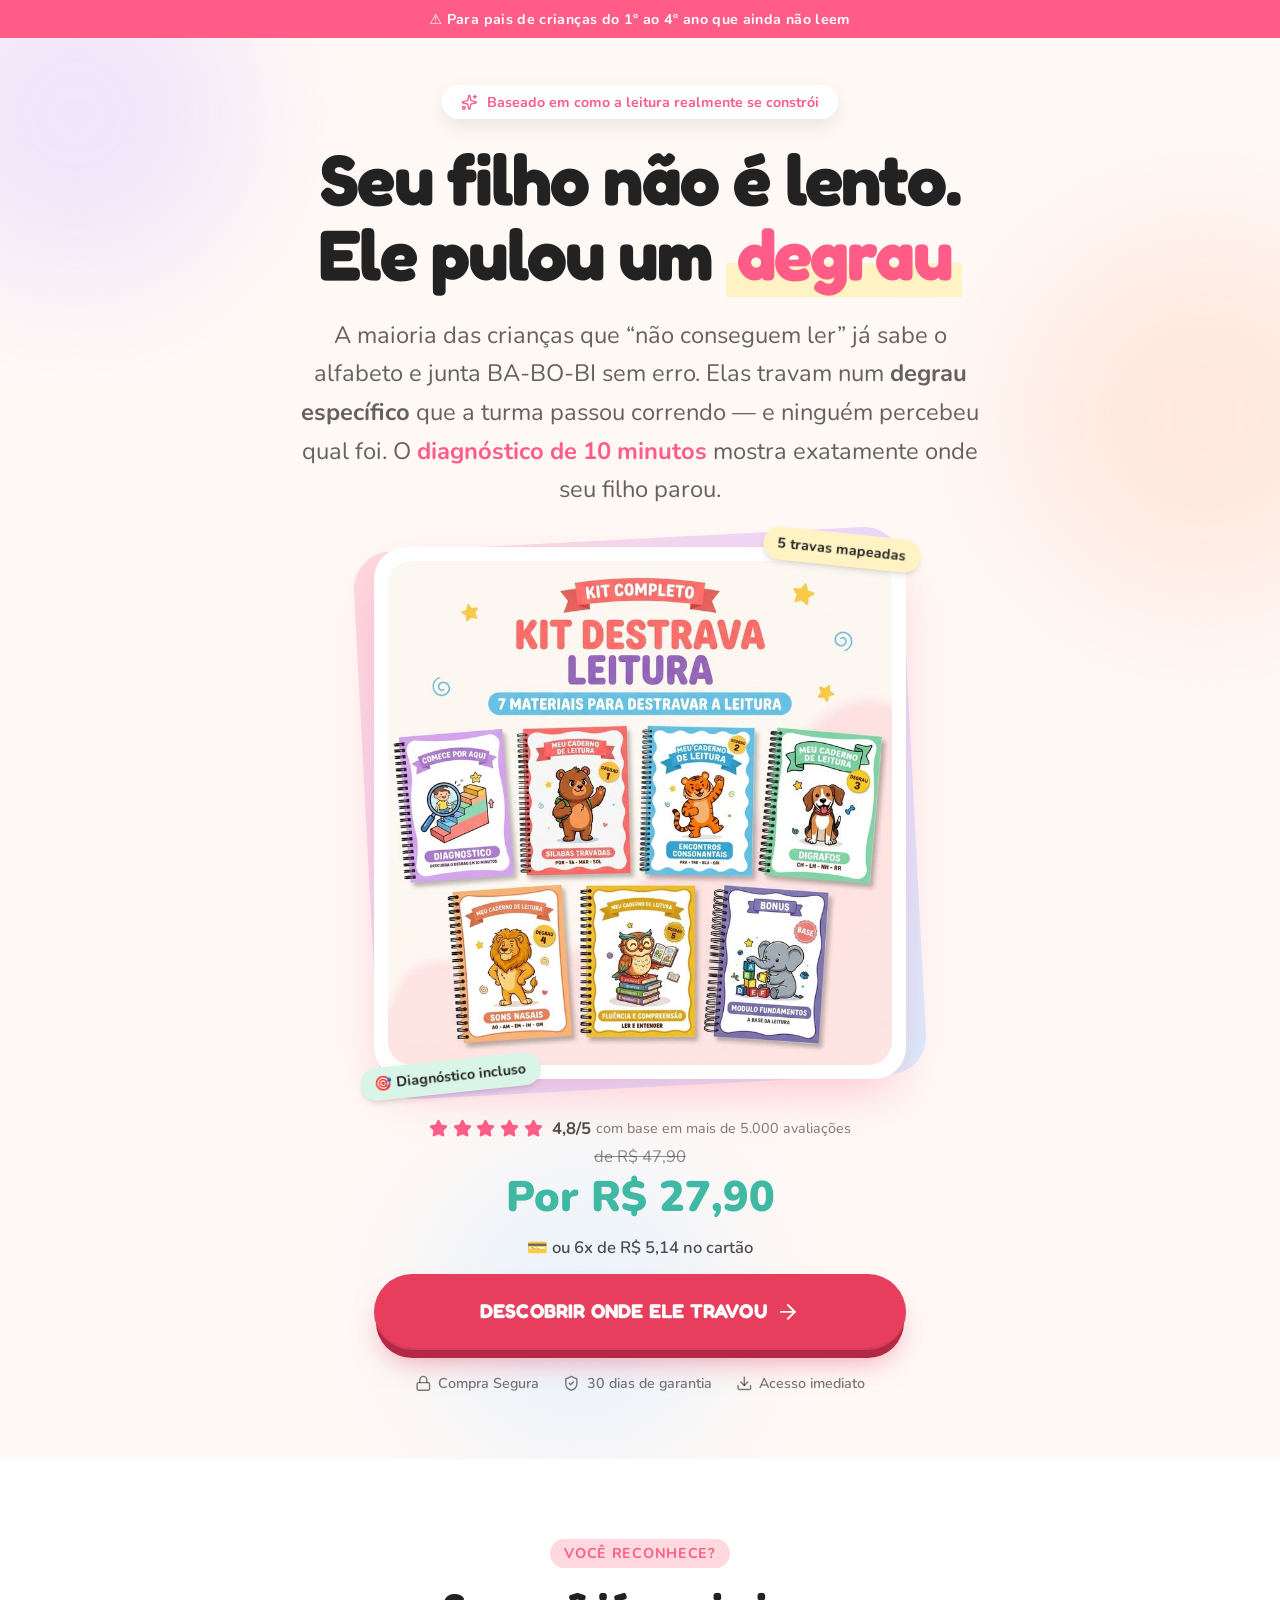
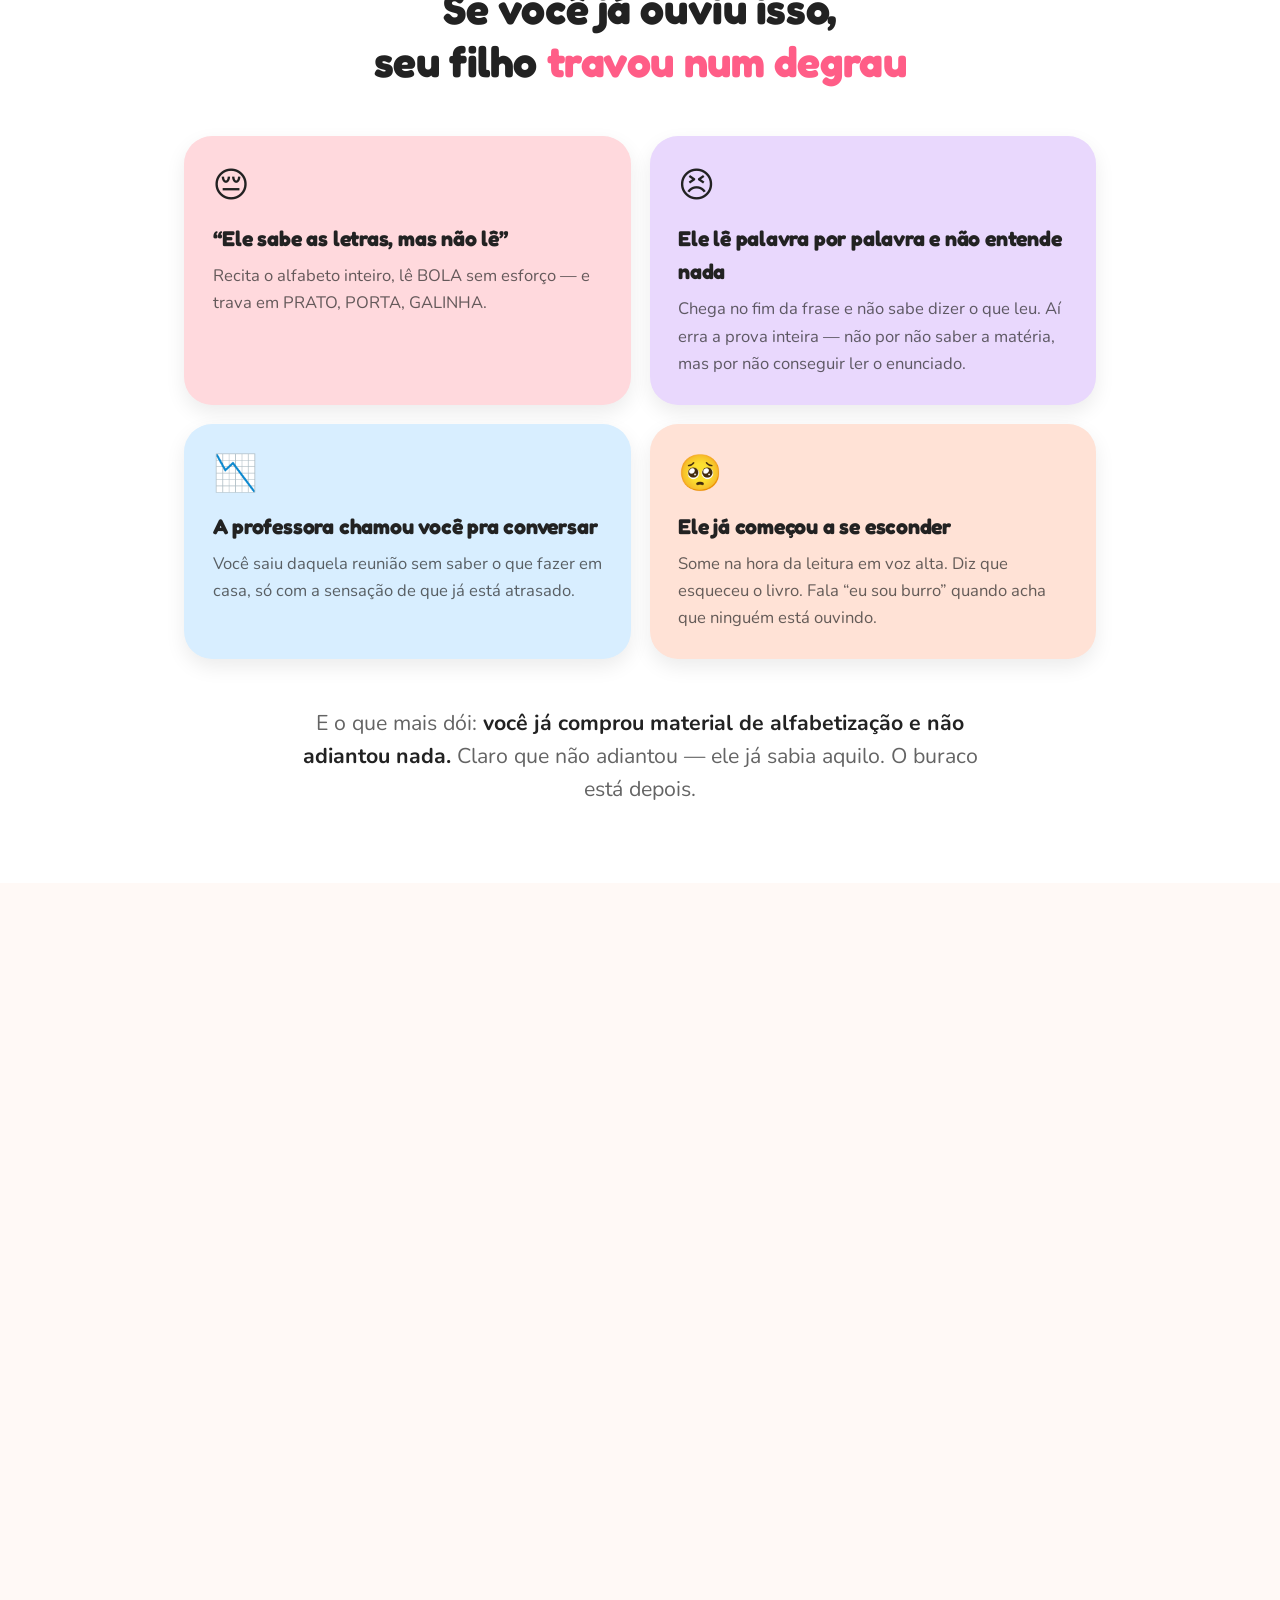
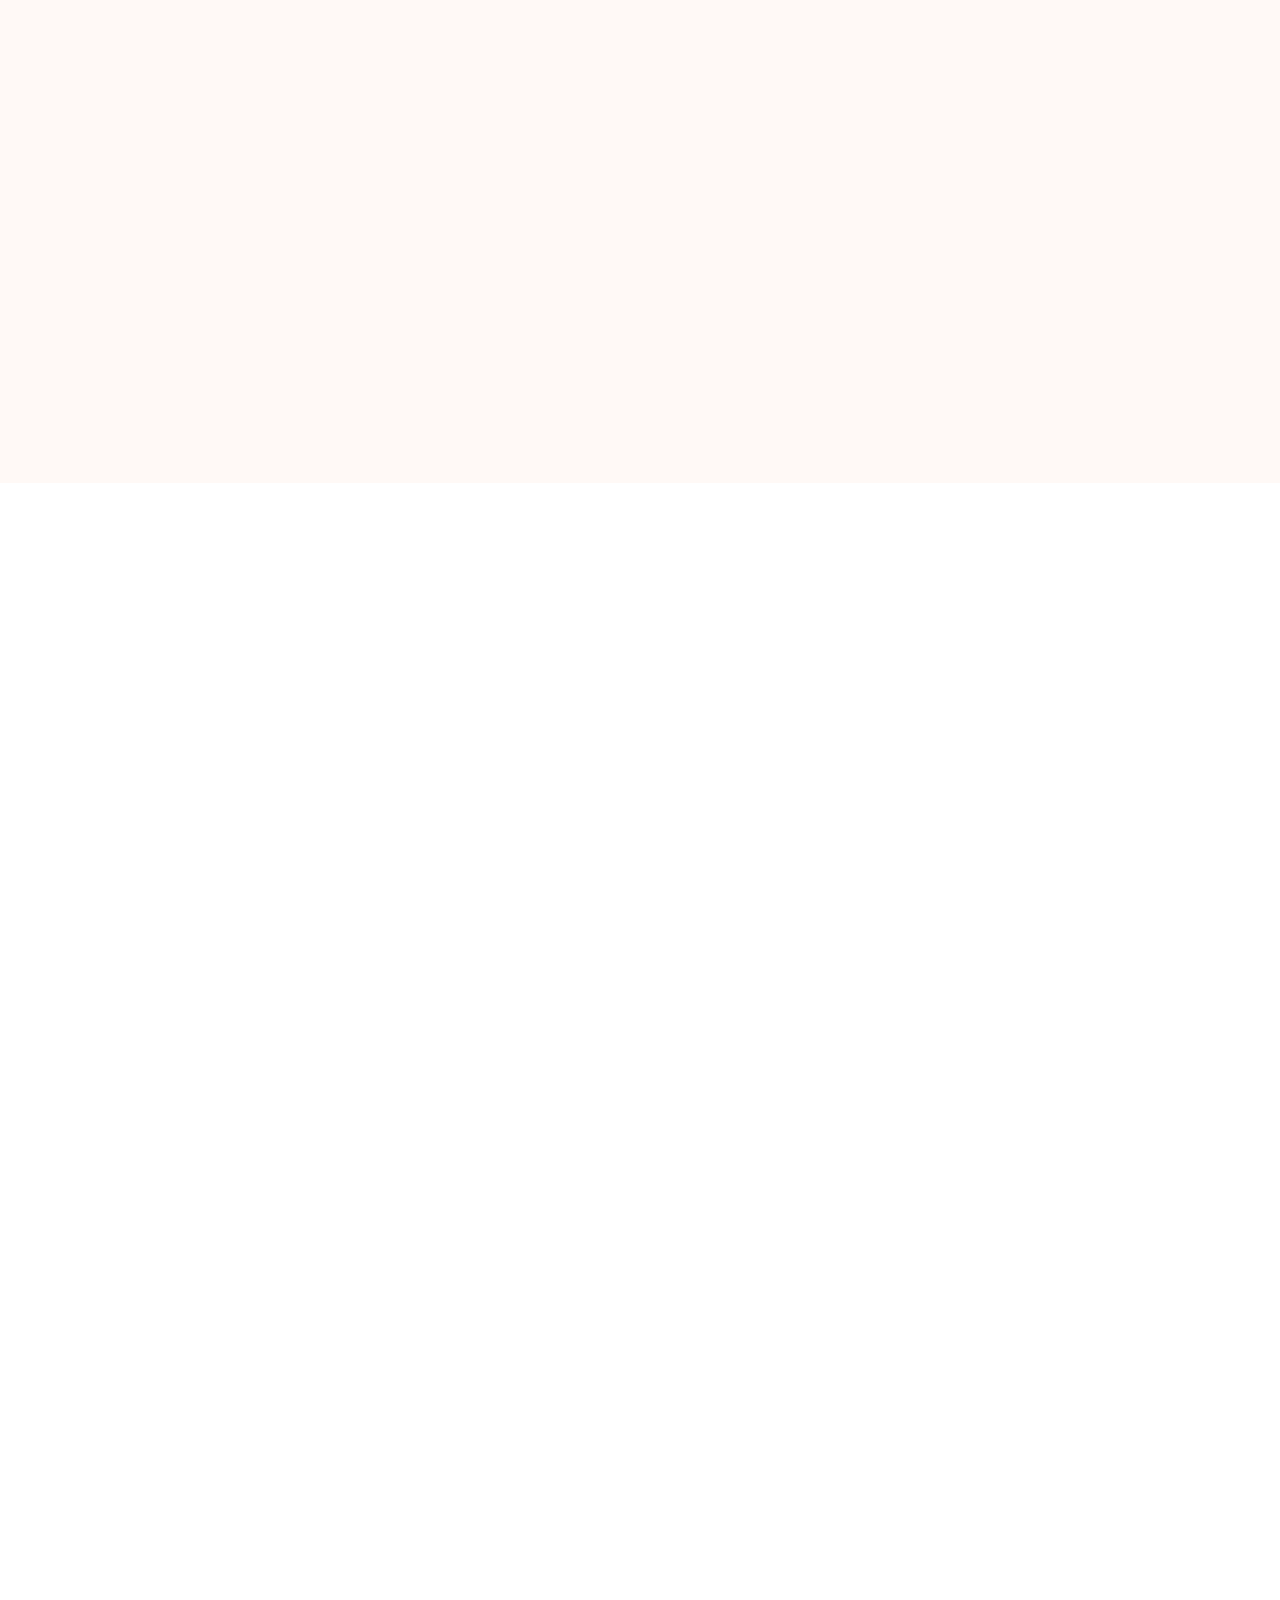
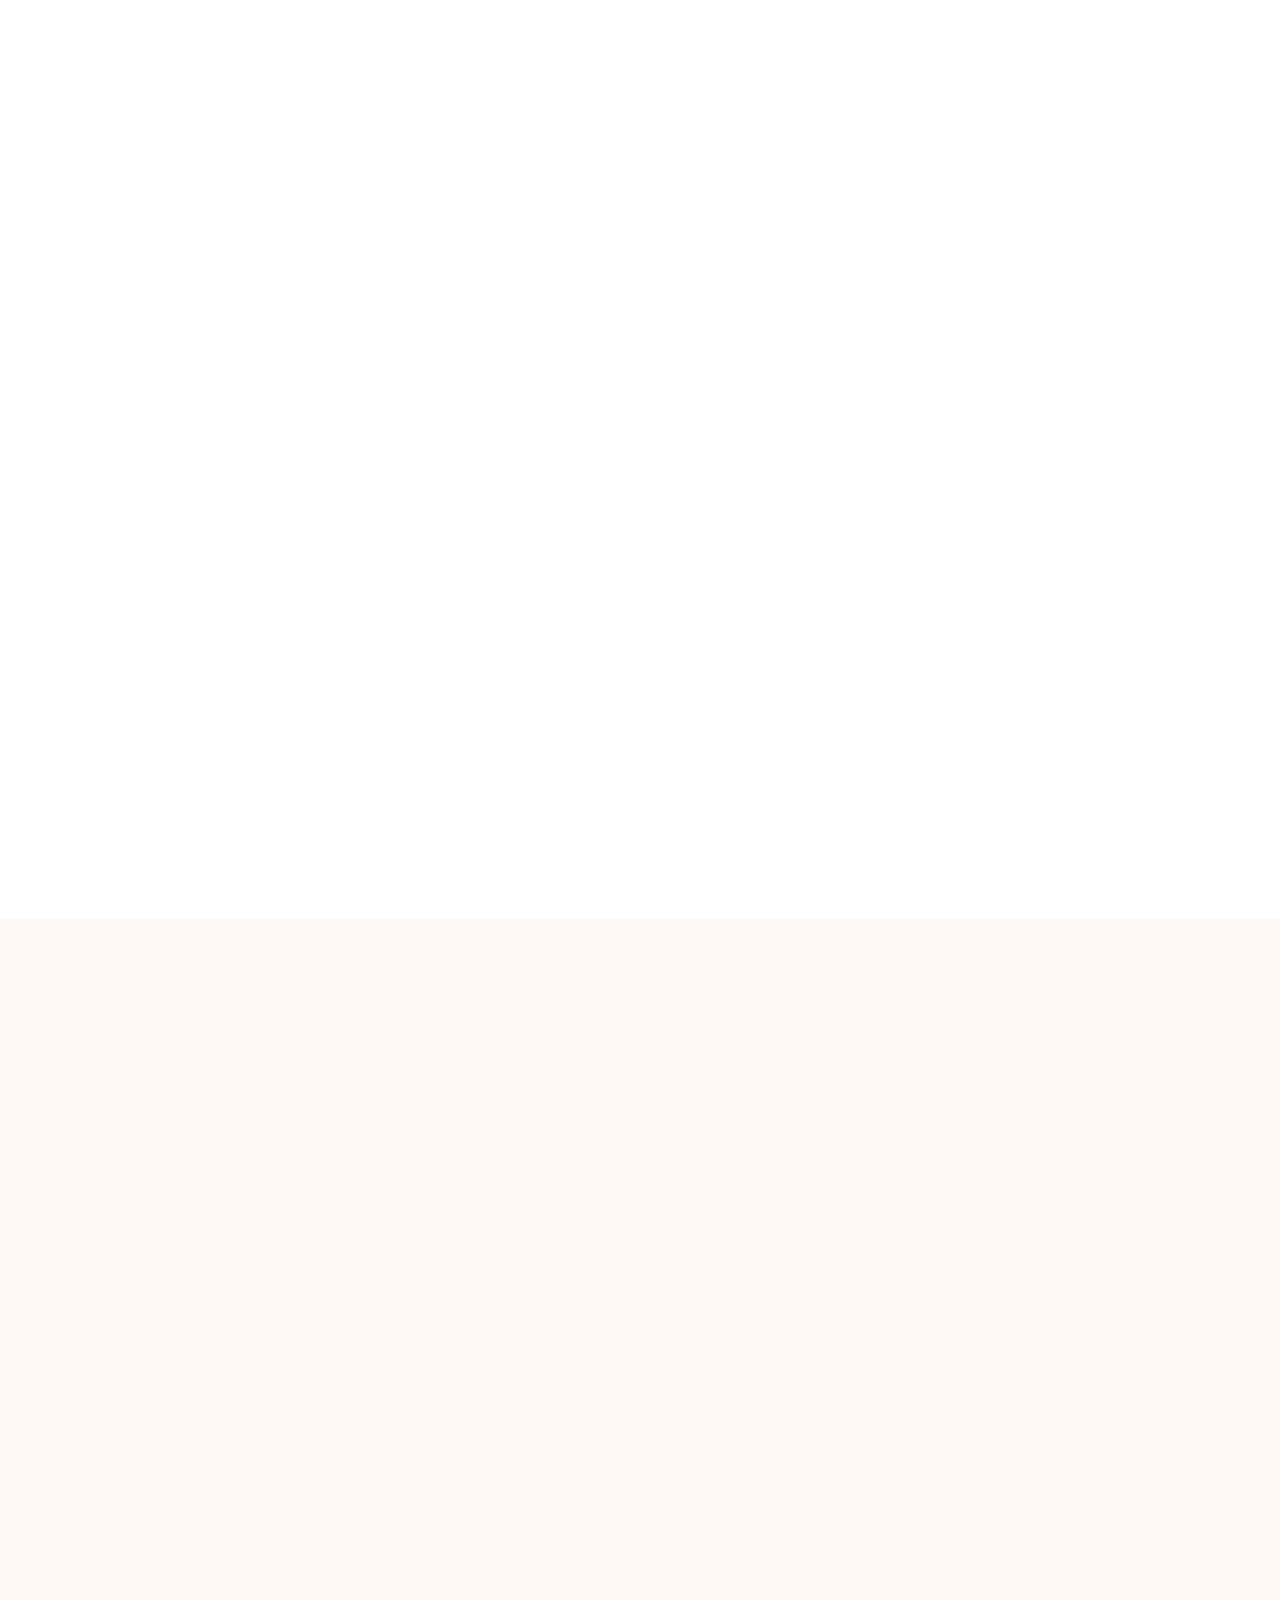
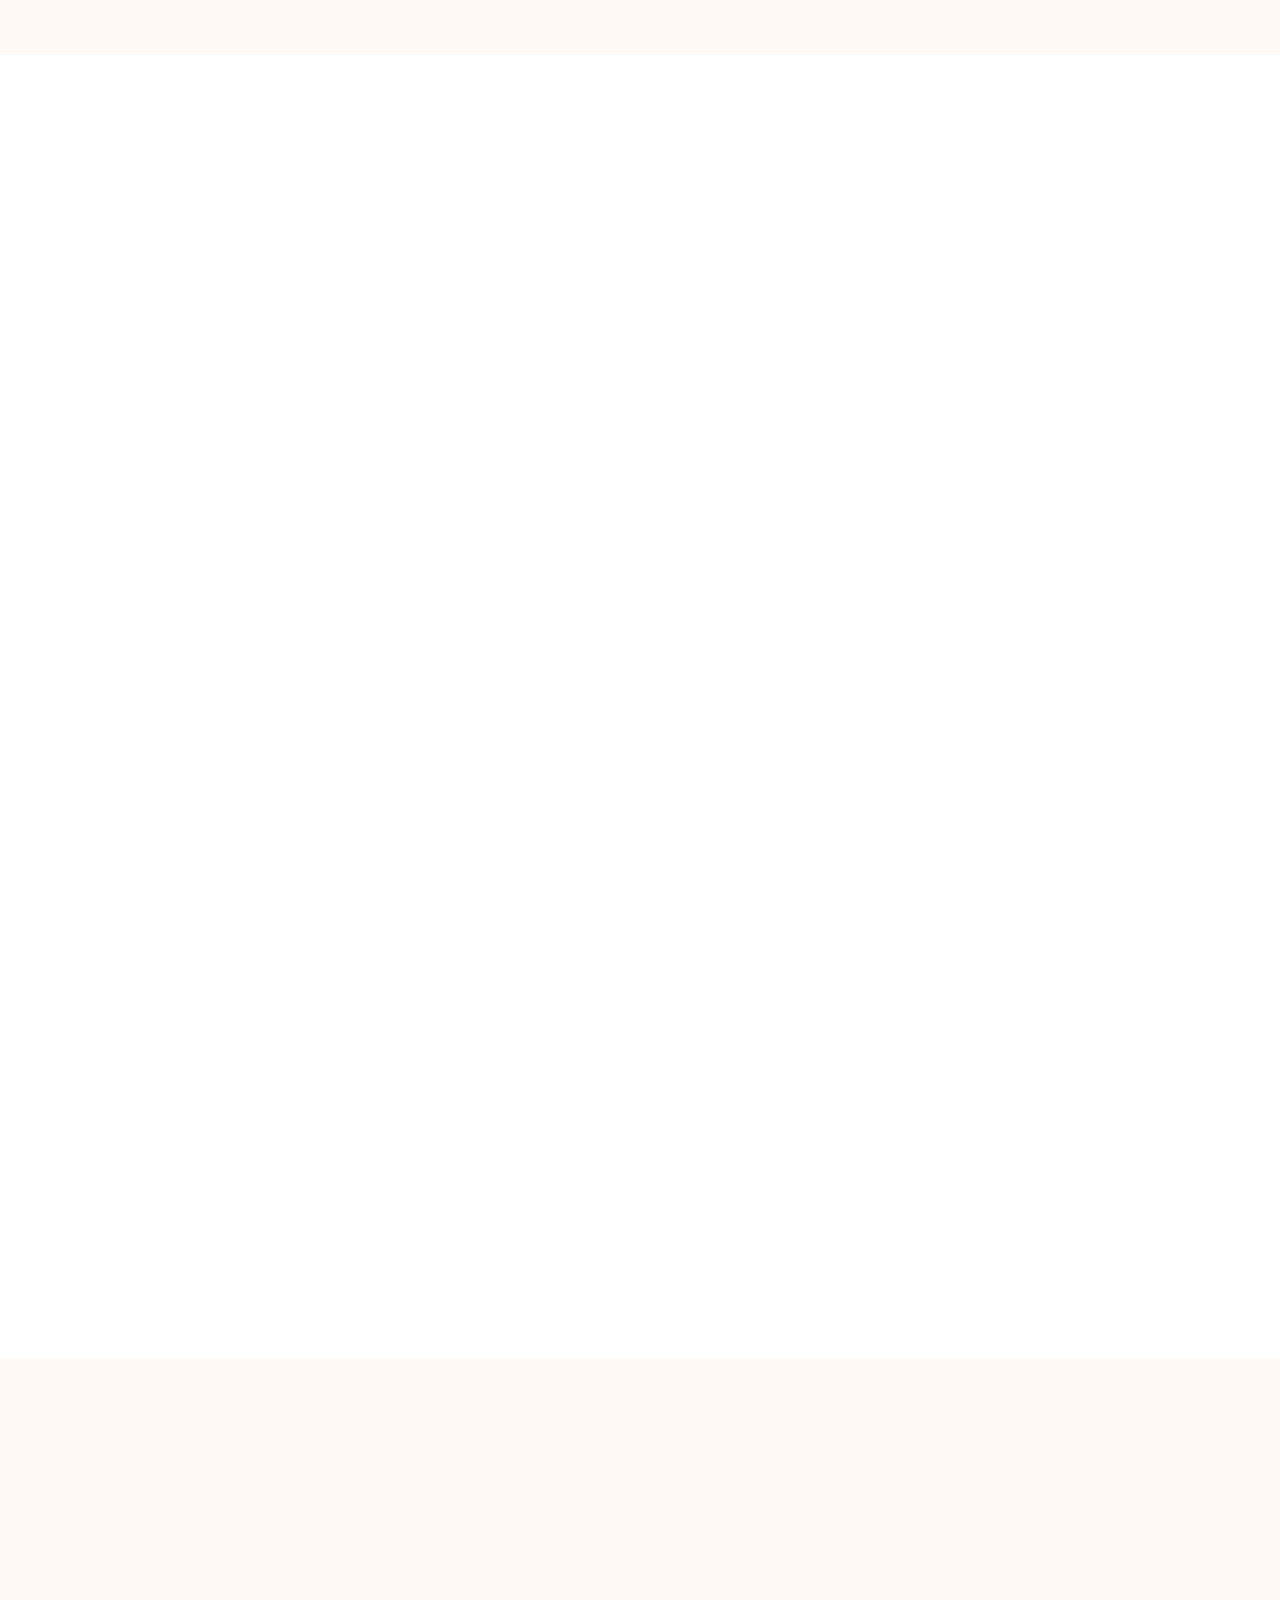
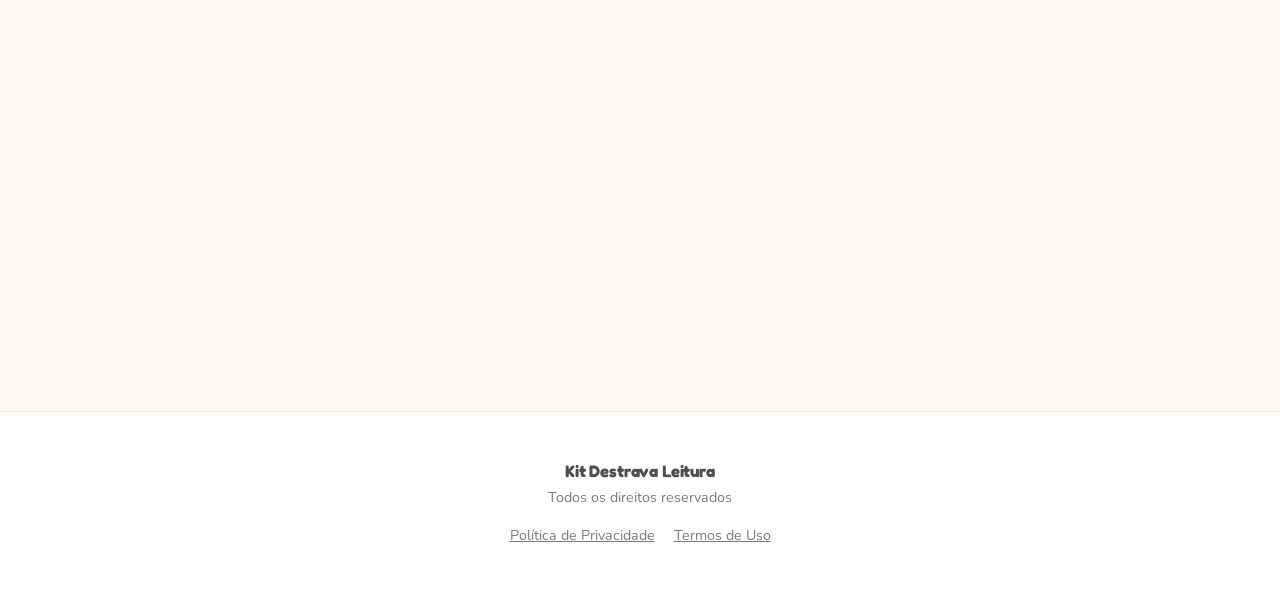
==== commit 933f4ef3: "Migra checkout para Cakto, troca UTMify pelo Pixel e trava autoplay do vídeo Checkout (Cakto): - Ofe" ====
--- a/index.html
+++ b/index.html
@@ -1,6 +1,15 @@
 <!DOCTYPE html><html lang="pt-BR"><head>
-<link rel="icon" href="./images/favicon.ico?v=2" type="image/x-icon"/><link rel="apple-touch-icon" sizes="180x180" href="./images/apple-touch-icon.png"/><link rel="icon" type="image/png" sizes="512x512" href="./images/icon-512.png"/><meta name="theme-color" content="#FF5D87"/><meta charSet="utf-8"/><meta name="viewport" content="width=device-width, initial-scale=1"/><link rel="preload" as="image" href="./images/kit-capa.jpg" fetchPriority="high"/><link rel="stylesheet" href="./assets/styles.css" data-precedence="default"/><link rel="stylesheet" href="https://fonts.googleapis.com/css2?family=Fredoka:wght@600;700&amp;family=Nunito:wght@400;600;700;800&amp;display=swap" media="all" data-precedence="default"/><script src="https://cdn.utmify.com.br/scripts/pixel/pixel.js" async="" defer=""></script><script src="https://cdn.utmify.com.br/scripts/utms/latest.js" async="" defer="" data-utmify-prevent-xcod-sck="" data-utmify-prevent-subids=""></script><title>Kit Destrava Leitura — Descubra onde a leitura do seu filho travou</title><meta name="author" content="Kit Destrava Leitura"/><meta property="og:title" content="Kit Destrava Leitura"/><meta property="og:description" content="Seu filho não é lento. Ele pulou um degrau. Descubra em 10 minutos onde a leitura dele travou — e destrave com o material certo."/><meta property="og:type" content="website"/><meta name="twitter:card" content="summary"/><meta name="twitter:site" content="@Lovable"/><meta name="twitter:title" content="Kit Destrava Leitura"/><meta name="twitter:description" content="Seu filho não é lento. Ele pulou um degrau. Descubra em 10 minutos onde a leitura dele travou — e destrave com o material certo."/><meta property="og:image" content="./images/social.webp"/><meta name="twitter:image" content="./images/social.webp"/><meta name="description" content="Para crianças de 6 a 9 anos que já deveriam estar lendo. Diagnóstico de 10 minutos + 5 cadernos, um para cada trava da leitura. Acesso imediato."/><link rel="preconnect" href="https://fonts.googleapis.com"/><link rel="preconnect" href="https://fonts.gstatic.com" crossorigin="anonymous"/><link rel="dns-prefetch" href="https://fonts.googleapis.com"/><link rel="dns-prefetch" href="https://fonts.gstatic.com"/><link rel="dns-prefetch" href="https://ggcheckout.app"/><link rel="dns-prefetch" href="https://cdn.utmify.com.br"/><script>!function(i,n){i._plt=i._plt||(n&&n.timeOrigin?n.timeOrigin+n.now():Date.now())}(window,performance);</script><link rel="preload" href="https://scripts.converteai.net/lib/js/smartplayer-wc/v4/smartplayer.js" as="script"/><link rel="preload" href="https://scripts.converteai.net/141468aa-0e0b-4b46-b784-a9403b5f9a1c/players/6a9b6aaf3819a20ef88f09ed/v4/player.js" as="script"/><link rel="preload" href="https://cdn.converteai.net/141468aa-0e0b-4b46-b784-a9403b5f9a1c/6a9b6a9cc129d53222299cc6/main.m3u8" as="fetch" crossorigin="anonymous"/><link rel="dns-prefetch" href="https://cdn.converteai.net"/><link rel="dns-prefetch" href="https://scripts.converteai.net"/><link rel="dns-prefetch" href="https://images.converteai.net"/><link rel="dns-prefetch" href="https://license.vturb.com"/><link rel="preload" as="image" href="./images/kit-capa.jpg" fetchpriority="high"/><!-- UTMify / Pixel Tracking (descomente e configure quando for rodar anúncios) -->
-  <!-- <script>window.pixelId = "SEU_PIXEL_AQUI";</script> --></head><body><!--$--><div class="min-h-screen bg-background text-foreground font-sans antialiased overflow-x-hidden"><div class="bg-[#FF5D87] text-white text-center text-[11px] md:text-xs font-bold tracking-wide py-2 px-4">⚠️ Para pais de crianças do 1º ao 4º ano que ainda não leem</div><section class="relative px-5 pt-10 pb-14 overflow-hidden"><div class="pointer-events-none absolute -top-20 -left-20 w-72 h-72 rounded-full bg-[#E9D8FD] opacity-60 blur-3xl blob"></div><div class="pointer-events-none absolute top-40 -right-24 w-80 h-80 rounded-full bg-[#FFE2D6] opacity-70 blur-3xl blob"></div><div class="pointer-events-none absolute bottom-0 left-1/3 w-64 h-64 rounded-full bg-[#D8EEFF] opacity-50 blur-3xl blob"></div><div class="relative max-w-3xl mx-auto text-center"><div class="inline-flex items-center gap-2 bg-white rounded-full px-4 py-1.5 mb-5 shadow-[var(--shadow-card)] text-xs font-bold text-[#FF5D87]"><svg xmlns="http://www.w3.org/2000/svg" width="24" height="24" viewBox="0 0 24 24" fill="none" stroke="currentColor" stroke-width="2" stroke-linecap="round" stroke-linejoin="round" class="lucide lucide-sparkles w-3.5 h-3.5" aria-hidden="true"><path d="M11.017 2.814a1 1 0 0 1 1.966 0l1.051 5.558a2 2 0 0 0 1.594 1.594l5.558 1.051a1 1 0 0 1 0 1.966l-5.558 1.051a2 2 0 0 0-1.594 1.594l-1.051 5.558a1 1 0 0 1-1.966 0l-1.051-5.558a2 2 0 0 0-1.594-1.594l-5.558-1.051a1 1 0 0 1 0-1.966l5.558-1.051a2 2 0 0 0 1.594-1.594z"></path><path d="M20 2v4"></path><path d="M22 4h-4"></path><circle cx="4" cy="20" r="2"></circle></svg> Baseado em como a leitura realmente se constrói</div><h1 class="font-display text-4xl md:text-6xl font-bold tracking-tight leading-[1.05] mb-5">Seu filho não é lento.<br/>Ele pulou um <span class="highlight-underline">degrau</span></h1><p class="text-base md:text-xl text-foreground/70 mb-8 max-w-xl mx-auto leading-relaxed">A maioria das crianças que “não conseguem ler” já sabe o alfabeto e junta BA-BO-BI sem erro. Elas travam num <strong>degrau específico</strong> que a turma passou correndo — e ninguém percebeu qual foi. O <strong class="text-[#FF5D87]">diagnóstico de 10 minutos</strong> mostra exatamente onde seu filho parou.</p><div class="relative mx-auto max-w-md mb-8"><div class="absolute inset-0 bg-gradient-to-br from-[#FFD9DD] via-[#E9D8FD] to-[#D8EEFF] rounded-[36px] rotate-[-3deg] scale-[1.03]"></div><div class="relative bg-white rounded-[32px] p-3 shadow-[var(--shadow-premium)] float-soft"><img src="./images/kit-capa.jpg" alt="Kit Destrava Leitura — 7 materiais" width="800" height="800" fetchPriority="high" decoding="async" loading="eager" class="w-full rounded-[24px]"/></div><div class="absolute -top-3 -right-3 bg-[#FFF3C4] text-[#222] text-xs font-bold rounded-full px-3 py-1.5 shadow-md rotate-6">5 travas mapeadas</div><div class="absolute -bottom-3 -left-3 bg-[#D9F5E8] text-[#222] text-xs font-bold rounded-full px-3 py-1.5 shadow-md -rotate-6">🎯 Diagnóstico incluso</div></div><div class="flex flex-col items-center gap-1 mb-3"><div class="flex items-center gap-1 text-[#FF5D87]"><svg xmlns="http://www.w3.org/2000/svg" width="24" height="24" viewBox="0 0 24 24" fill="none" stroke="currentColor" stroke-width="2" stroke-linecap="round" stroke-linejoin="round" class="lucide lucide-star w-4 h-4 fill-[#FF5D87]" aria-hidden="true"><path d="M11.525 2.295a.53.53 0 0 1 .95 0l2.31 4.679a2.123 2.123 0 0 0 1.595 1.16l5.166.756a.53.53 0 0 1 .294.904l-3.736 3.638a2.123 2.123 0 0 0-.611 1.878l.882 5.14a.53.53 0 0 1-.771.56l-4.618-2.428a2.122 2.122 0 0 0-1.973 0L6.396 21.01a.53.53 0 0 1-.77-.56l.881-5.139a2.122 2.122 0 0 0-.611-1.879L2.16 9.795a.53.53 0 0 1 .294-.906l5.165-.755a2.122 2.122 0 0 0 1.597-1.16z"></path></svg><svg xmlns="http://www.w3.org/2000/svg" width="24" height="24" viewBox="0 0 24 24" fill="none" stroke="currentColor" stroke-width="2" stroke-linecap="round" stroke-linejoin="round" class="lucide lucide-star w-4 h-4 fill-[#FF5D87]" aria-hidden="true"><path d="M11.525 2.295a.53.53 0 0 1 .95 0l2.31 4.679a2.123 2.123 0 0 0 1.595 1.16l5.166.756a.53.53 0 0 1 .294.904l-3.736 3.638a2.123 2.123 0 0 0-.611 1.878l.882 5.14a.53.53 0 0 1-.771.56l-4.618-2.428a2.122 2.122 0 0 0-1.973 0L6.396 21.01a.53.53 0 0 1-.77-.56l.881-5.139a2.122 2.122 0 0 0-.611-1.879L2.16 9.795a.53.53 0 0 1 .294-.906l5.165-.755a2.122 2.122 0 0 0 1.597-1.16z"></path></svg><svg xmlns="http://www.w3.org/2000/svg" width="24" height="24" viewBox="0 0 24 24" fill="none" stroke="currentColor" stroke-width="2" stroke-linecap="round" stroke-linejoin="round" class="lucide lucide-star w-4 h-4 fill-[#FF5D87]" aria-hidden="true"><path d="M11.525 2.295a.53.53 0 0 1 .95 0l2.31 4.679a2.123 2.123 0 0 0 1.595 1.16l5.166.756a.53.53 0 0 1 .294.904l-3.736 3.638a2.123 2.123 0 0 0-.611 1.878l.882 5.14a.53.53 0 0 1-.771.56l-4.618-2.428a2.122 2.122 0 0 0-1.973 0L6.396 21.01a.53.53 0 0 1-.77-.56l.881-5.139a2.122 2.122 0 0 0-.611-1.879L2.16 9.795a.53.53 0 0 1 .294-.906l5.165-.755a2.122 2.122 0 0 0 1.597-1.16z"></path></svg><svg xmlns="http://www.w3.org/2000/svg" width="24" height="24" viewBox="0 0 24 24" fill="none" stroke="currentColor" stroke-width="2" stroke-linecap="round" stroke-linejoin="round" class="lucide lucide-star w-4 h-4 fill-[#FF5D87]" aria-hidden="true"><path d="M11.525 2.295a.53.53 0 0 1 .95 0l2.31 4.679a2.123 2.123 0 0 0 1.595 1.16l5.166.756a.53.53 0 0 1 .294.904l-3.736 3.638a2.123 2.123 0 0 0-.611 1.878l.882 5.14a.53.53 0 0 1-.771.56l-4.618-2.428a2.122 2.122 0 0 0-1.973 0L6.396 21.01a.53.53 0 0 1-.77-.56l.881-5.139a2.122 2.122 0 0 0-.611-1.879L2.16 9.795a.53.53 0 0 1 .294-.906l5.165-.755a2.122 2.122 0 0 0 1.597-1.16z"></path></svg><svg xmlns="http://www.w3.org/2000/svg" width="24" height="24" viewBox="0 0 24 24" fill="none" stroke="currentColor" stroke-width="2" stroke-linecap="round" stroke-linejoin="round" class="lucide lucide-star w-4 h-4 fill-[#FF5D87]" aria-hidden="true"><path d="M11.525 2.295a.53.53 0 0 1 .95 0l2.31 4.679a2.123 2.123 0 0 0 1.595 1.16l5.166.756a.53.53 0 0 1 .294.904l-3.736 3.638a2.123 2.123 0 0 0-.611 1.878l.882 5.14a.53.53 0 0 1-.771.56l-4.618-2.428a2.122 2.122 0 0 0-1.973 0L6.396 21.01a.53.53 0 0 1-.77-.56l.881-5.139a2.122 2.122 0 0 0-.611-1.879L2.16 9.795a.53.53 0 0 1 .294-.906l5.165-.755a2.122 2.122 0 0 0 1.597-1.16z"></path></svg><span class="ml-1 text-sm font-bold text-foreground/80">4,8/5</span><span class="text-xs text-foreground/60">com base em mais de 5.000 avaliações</span></div><div class="flex flex-col items-center gap-1 leading-none"><span class="text-sm text-foreground/50 line-through">de R$ 47,90</span><span class="text-3xl md:text-4xl font-black text-[#3FB8A4]">Por R$ 27,90</span></div></div><p class="mb-3 text-sm font-semibold text-foreground/80">💳 Parcele em até 12x no cartão de crédito.</p><a href="#oferta" class="btn-primary max-w-md mx-auto">DESCOBRIR ONDE ELE TRAVOU <svg xmlns="http://www.w3.org/2000/svg" width="24" height="24" viewBox="0 0 24 24" fill="none" stroke="currentColor" stroke-width="2" stroke-linecap="round" stroke-linejoin="round" class="lucide lucide-arrow-right w-5 h-5" aria-hidden="true"><path d="M5 12h14"></path><path d="m12 5 7 7-7 7"></path></svg></a><div class="mt-5"><div class="flex flex-wrap justify-center gap-x-5 gap-y-2 text-xs font-semibold text-foreground/60"><div class="flex items-center gap-1.5"><svg xmlns="http://www.w3.org/2000/svg" width="24" height="24" viewBox="0 0 24 24" fill="none" stroke="currentColor" stroke-width="2" stroke-linecap="round" stroke-linejoin="round" class="lucide lucide-lock w-3.5 h-3.5" aria-hidden="true"><rect width="18" height="11" x="3" y="11" rx="2" ry="2"></rect><path d="M7 11V7a5 5 0 0 1 10 0v4"></path></svg> Compra Segura</div><div class="flex items-center gap-1.5"><svg xmlns="http://www.w3.org/2000/svg" width="24" height="24" viewBox="0 0 24 24" fill="none" stroke="currentColor" stroke-width="2" stroke-linecap="round" stroke-linejoin="round" class="lucide lucide-shield-check w-3.5 h-3.5" aria-hidden="true"><path d="M20 13c0 5-3.5 7.5-7.66 8.95a1 1 0 0 1-.67-.01C7.5 20.5 4 18 4 13V6a1 1 0 0 1 1-1c2 0 4.5-1.2 6.24-2.72a1.17 1.17 0 0 1 1.52 0C14.51 3.81 17 5 19 5a1 1 0 0 1 1 1z"></path><path d="m9 12 2 2 4-4"></path></svg> 30 dias de garantia</div><div class="flex items-center gap-1.5"><svg xmlns="http://www.w3.org/2000/svg" width="24" height="24" viewBox="0 0 24 24" fill="none" stroke="currentColor" stroke-width="2" stroke-linecap="round" stroke-linejoin="round" class="lucide lucide-download w-3.5 h-3.5" aria-hidden="true"><path d="M12 15V3"></path><path d="M21 15v4a2 2 0 0 1-2 2H5a2 2 0 0 1-2-2v-4"></path><path d="m7 10 5 5 5-5"></path></svg> Acesso imediato</div></div></div></div></section><section class="px-5 py-16 bg-white"><div class="max-w-3xl mx-auto"><div class="text-center mb-10"><span class="inline-block bg-[#FFD9DD] text-[#FF5D87] text-xs font-bold uppercase tracking-wider rounded-full px-3 py-1 mb-3">Você reconhece?</span><h2 class="font-display text-3xl md:text-4xl font-bold leading-tight">Se você já ouviu isso,<br/>seu filho <span class="text-[#FF5D87]">travou num degrau</span></h2></div><div class="grid gap-4 md:grid-cols-2"><div class="rounded-[28px] p-6 shadow-[var(--shadow-card)] transition-transform hover:-translate-y-1" style="background:#FFD9DD"><div class="text-3xl mb-3">😔</div><h3 class="font-display font-bold text-lg mb-1.5">“Ele sabe as letras, mas não lê”</h3><p class="text-sm text-foreground/70 leading-relaxed">Recita o alfabeto inteiro, lê BOLA sem esforço — e trava em PRATO, PORTA, GALINHA.</p></div><div class="rounded-[28px] p-6 shadow-[var(--shadow-card)] transition-transform hover:-translate-y-1" style="background:#E9D8FD"><div class="text-3xl mb-3">😣</div><h3 class="font-display font-bold text-lg mb-1.5">Ele lê palavra por palavra e não entende nada</h3><p class="text-sm text-foreground/70 leading-relaxed">Chega no fim da frase e não sabe dizer o que leu. Aí erra a prova inteira — não por não saber a matéria, mas por não conseguir ler o enunciado.</p></div><div class="rounded-[28px] p-6 shadow-[var(--shadow-card)] transition-transform hover:-translate-y-1" style="background:#D8EEFF"><div class="text-3xl mb-3">📉</div><h3 class="font-display font-bold text-lg mb-1.5">A professora chamou você pra conversar</h3><p class="text-sm text-foreground/70 leading-relaxed">Você saiu daquela reunião sem saber o que fazer em casa, só com a sensação de que já está atrasado.</p></div><div class="rounded-[28px] p-6 shadow-[var(--shadow-card)] transition-transform hover:-translate-y-1" style="background:#FFE2D6"><div class="text-3xl mb-3">🥺</div><h3 class="font-display font-bold text-lg mb-1.5">Ele já começou a se esconder</h3><p class="text-sm text-foreground/70 leading-relaxed">Some na hora da leitura em voz alta. Diz que esqueceu o livro. Fala “eu sou burro” quando acha que ninguém está ouvindo.</p></div></div><p class="text-center mt-10 text-base md:text-lg text-foreground/70 max-w-xl mx-auto">E o que mais dói: <strong class="text-foreground">você já comprou material de alfabetização e não adiantou nada.</strong> Claro que não adiantou — ele já sabia aquilo. O buraco está depois.</p></div></section><section class="px-5 py-16 bg-background"><div class="max-w-3xl mx-auto text-center"><span class="inline-block bg-[#D9F5E8] text-[#1f7a5a] text-xs font-bold uppercase tracking-wider rounded-full px-3 py-1 mb-3">A solução</span><h2 class="font-display text-3xl md:text-4xl font-bold leading-tight mb-5">O Método do Degrau Perdido</h2><p class="text-base md:text-lg text-foreground/70 mb-8 max-w-xl mx-auto leading-relaxed">A leitura se constrói em degraus, e cada um depende do anterior. Quando a criança pula um, tudo que vem depois desaba — e de fora parece que ela simplesmente “não consegue ler”. O Kit <strong>identifica o degrau exato</strong> onde seu filho parou e entrega o material dali em diante.</p><h3 class="font-display text-2xl md:text-3xl font-bold mb-5">Exemplos de atividades</h3><div class="relative mx-auto max-w-3xl md:max-w-4xl mb-8 px-6 md:px-10"><div class="relative" role="region" aria-roledescription="carousel" aria-label="Carrossel com páginas e capas do material"><div class="overflow-hidden rounded-2xl"><div class="flex -ml-4" id="carousel-track" style="transition: transform 0.35s cubic-bezier(0.4, 0, 0.2, 1);"><div role="group" aria-roledescription="slide" class="min-w-0 shrink-0 grow-0 basis-full pl-4"><img src="./images/caderno-porquinho.jpg" alt="Capa Meu Caderno de Leitura — Porquinho" width="900" height="1125" class="w-full h-auto aspect-[1229/1536] object-contain" loading="eager" decoding="async" fetchPriority="low"/></div><div role="group" aria-roledescription="slide" class="min-w-0 shrink-0 grow-0 basis-full pl-4"><img src="./images/caderno-casinha.jpg" alt="Capa Meu Caderno de Leitura — Casinha" width="900" height="1125" class="w-full h-auto aspect-[1229/1536] object-contain" loading="eager" decoding="async" fetchPriority="low"/></div><div role="group" aria-roledescription="slide" class="min-w-0 shrink-0 grow-0 basis-full pl-4"><img src="./images/caderno-leitura.jpg" alt="Capa do caderno de leitura" width="900" height="1125" class="w-full h-auto aspect-[1229/1536] object-contain" loading="lazy" decoding="async" fetchPriority="auto"/></div><div role="group" aria-roledescription="slide" class="min-w-0 shrink-0 grow-0 basis-full pl-4"><img src="./images/pipoca-malucca.jpg" alt="Atividade A Pipoca Maluca" width="900" height="1125" class="w-full h-auto aspect-[1229/1536] object-contain" loading="lazy" decoding="async" fetchPriority="auto"/></div><div role="group" aria-roledescription="slide" class="min-w-0 shrink-0 grow-0 basis-full pl-4"><img src="./images/pato-agitado.jpg" alt="Atividade O Pato Agitado" width="900" height="1125" class="w-full h-auto aspect-[1229/1536] object-contain" loading="lazy" decoding="async" fetchPriority="auto"/></div><div role="group" aria-roledescription="slide" class="min-w-0 shrink-0 grow-0 basis-full pl-4"><img src="./images/laco-rosa.jpg" alt="Atividade O Laço Rosa" width="900" height="1125" class="w-full h-auto aspect-[1229/1536] object-contain" loading="lazy" decoding="async" fetchPriority="auto"/></div><div role="group" aria-roledescription="slide" class="min-w-0 shrink-0 grow-0 basis-full pl-4"><img src="./images/gato-guto.jpg" alt="Atividade O Gato Guto" width="900" height="1125" class="w-full h-auto aspect-[1229/1536] object-contain" loading="lazy" decoding="async" fetchPriority="auto"/></div><div role="group" aria-roledescription="slide" class="min-w-0 shrink-0 grow-0 basis-full pl-4"><img src="./images/galinha-pintadinha.jpg" alt="Atividade A Galinha Pintadinha" width="900" height="1125" class="w-full h-auto aspect-[1229/1536] object-contain" loading="lazy" decoding="async" fetchPriority="auto"/></div><div role="group" aria-roledescription="slide" class="min-w-0 shrink-0 grow-0 basis-full pl-4"><img src="./images/sapo-no-lago.jpg" alt="Atividade O Sapo no Lago" width="900" height="1125" class="w-full h-auto aspect-[1229/1536] object-contain" loading="lazy" decoding="async" fetchPriority="auto"/></div><div role="group" aria-roledescription="slide" class="min-w-0 shrink-0 grow-0 basis-full pl-4"><img src="./images/vaca-mimosa.jpg" alt="Atividade A Vaca Mimosa" width="900" height="1125" class="w-full h-auto aspect-[1229/1536] object-contain" loading="lazy" decoding="async" fetchPriority="auto"/></div><div role="group" aria-roledescription="slide" class="min-w-0 shrink-0 grow-0 basis-full pl-4"><img src="./images/arvore-alta.jpg" alt="Atividade A Árvore Alta" width="900" height="1125" class="w-full h-auto aspect-[1229/1536] object-contain" loading="lazy" decoding="async" fetchPriority="auto"/></div></div></div><button id="prev-slide" aria-label="Slide anterior" class="inline-flex items-center justify-center gap-2 whitespace-nowrap text-sm font-medium cursor-pointer transition-all hover:scale-110 active:scale-95 absolute h-10 w-10 rounded-full top-1/2 -translate-y-1/2 left-0 md:-left-4 border-0 bg-white text-foreground shadow-[var(--shadow-card)] z-20"><svg xmlns="http://www.w3.org/2000/svg" width="20" height="20" viewBox="0 0 24 24" fill="none" stroke="currentColor" stroke-width="2.5" stroke-linecap="round" stroke-linejoin="round" class="lucide lucide-arrow-left"><path d="m12 19-7-7 7-7"></path><path d="M19 12H5"></path></svg><span class="sr-only">Previous slide</span></button><button id="next-slide" aria-label="Próximo slide" class="inline-flex items-center justify-center gap-2 whitespace-nowrap text-sm font-medium cursor-pointer transition-all hover:scale-110 active:scale-95 absolute h-10 w-10 rounded-full top-1/2 -translate-y-1/2 right-0 md:-right-4 border-0 bg-white text-foreground shadow-[var(--shadow-card)] z-20"><svg xmlns="http://www.w3.org/2000/svg" width="20" height="20" viewBox="0 0 24 24" fill="none" stroke="currentColor" stroke-width="2.5" stroke-linecap="round" stroke-linejoin="round" class="lucide lucide-arrow-right"><path d="M5 12h14"></path><path d="m12 5 7 7-7 7"></path></svg><span class="sr-only">Next slide</span></button></div></div><div class="grid gap-3 md:grid-cols-2 text-left"><div class="flex gap-2.5 items-start bg-white rounded-2xl p-3.5 shadow-[var(--shadow-card)]"><svg xmlns="http://www.w3.org/2000/svg" width="24" height="24" viewBox="0 0 24 24" fill="none" stroke="currentColor" stroke-width="2" stroke-linecap="round" stroke-linejoin="round" class="lucide lucide-circle-check w-5 h-5 text-[#FF5D87] shrink-0 mt-0.5" aria-hidden="true"><circle cx="12" cy="12" r="10"></circle><path d="m9 12 2 2 4-4"></path></svg><span class="text-sm font-semibold">Diagnóstico de 10 minutos</span></div><div class="flex gap-2.5 items-start bg-white rounded-2xl p-3.5 shadow-[var(--shadow-card)]"><svg xmlns="http://www.w3.org/2000/svg" width="24" height="24" viewBox="0 0 24 24" fill="none" stroke="currentColor" stroke-width="2" stroke-linecap="round" stroke-linejoin="round" class="lucide lucide-circle-check w-5 h-5 text-[#FF5D87] shrink-0 mt-0.5" aria-hidden="true"><circle cx="12" cy="12" r="10"></circle><path d="m9 12 2 2 4-4"></path></svg><span class="text-sm font-semibold">As 5 travas da leitura</span></div><div class="flex gap-2.5 items-start bg-white rounded-2xl p-3.5 shadow-[var(--shadow-card)]"><svg xmlns="http://www.w3.org/2000/svg" width="24" height="24" viewBox="0 0 24 24" fill="none" stroke="currentColor" stroke-width="2" stroke-linecap="round" stroke-linejoin="round" class="lucide lucide-circle-check w-5 h-5 text-[#FF5D87] shrink-0 mt-0.5" aria-hidden="true"><circle cx="12" cy="12" r="10"></circle><path d="m9 12 2 2 4-4"></path></svg><span class="text-sm font-semibold">Leitura com compreensão</span></div><div class="flex gap-2.5 items-start bg-white rounded-2xl p-3.5 shadow-[var(--shadow-card)]"><svg xmlns="http://www.w3.org/2000/svg" width="24" height="24" viewBox="0 0 24 24" fill="none" stroke="currentColor" stroke-width="2" stroke-linecap="round" stroke-linejoin="round" class="lucide lucide-circle-check w-5 h-5 text-[#FF5D87] shrink-0 mt-0.5" aria-hidden="true"><circle cx="12" cy="12" r="10"></circle><path d="m9 12 2 2 4-4"></path></svg><span class="text-sm font-semibold">Fluência sem soletrar</span></div></div></div></section><section class="px-5 py-16" style="background:#FFE2D6"><div class="max-w-3xl mx-auto"><div class="text-center mb-10"><span class="inline-block bg-[#E9D8FD] text-[#5b2a9e] text-xs font-bold uppercase tracking-wider rounded-full px-3 py-1 mb-3">O que você recebe</span><h2 class="font-display text-3xl md:text-4xl font-bold leading-tight">🎁 E ainda vêm 6 bônus para destravar de vez a leitura do seu filho 📚</h2></div><div class="grid gap-4 grid-cols-2 md:grid-cols-2"><div class="relative rounded-[22px] p-3 md:p-5 bg-white border-2 border-dashed border-[#FFD966] shadow-[var(--shadow-card)] transition-transform hover:-translate-y-1"><div class="absolute -top-3 left-3 bg-[#FF5D87] text-white text-[10px] md:text-xs font-black uppercase tracking-wider rounded-full px-2.5 py-1 shadow-sm">Bônus</div><div class="bg-[#FFF9F6] rounded-[16px] p-2 mb-3 mt-2"><img src="./images/pre-silabicos.jpg" alt="Módulo Fundamentos" width="600" height="800" loading="lazy" decoding="async" fetchPriority="low" class="w-full h-36 md:h-64 object-contain rounded-[12px]"/></div><h3 class="font-display font-bold text-sm md:text-lg mb-1 leading-tight">Módulo Fundamentos</h3><p class="text-[11px] md:text-sm text-foreground/70 leading-relaxed mb-2">Se o diagnóstico mostrar que ele travou lá atrás, você já tem a base junto.</p><div class="text-xs md:text-sm font-bold"><span class="text-[#FF5D87] line-through">De <!-- -->R$ 39,90</span> <span class="text-[#22c55e]">GRÁTIS</span></div></div><div class="relative rounded-[22px] p-3 md:p-5 bg-white border-2 border-dashed border-[#FFD966] shadow-[var(--shadow-card)] transition-transform hover:-translate-y-1"><div class="absolute -top-3 left-3 bg-[#FF5D87] text-white text-[10px] md:text-xs font-black uppercase tracking-wider rounded-full px-2.5 py-1 shadow-sm">Bônus</div><div class="bg-[#FFF9F6] rounded-[16px] p-2 mb-3 mt-2"><img src="./images/silabico-alfabetico.jpg" alt="Textinhos do Dia" width="600" height="800" loading="lazy" decoding="async" fetchPriority="low" class="w-full h-36 md:h-64 object-contain rounded-[12px]"/></div><h3 class="font-display font-bold text-sm md:text-lg mb-1 leading-tight">Textinhos do Dia</h3><p class="text-[11px] md:text-sm text-foreground/70 leading-relaxed mb-2">30 leituras curtas com pergunta de interpretação.</p><div class="text-xs md:text-sm font-bold"><span class="text-[#FF5D87] line-through">De <!-- -->R$ 29,90</span> <span class="text-[#22c55e]">GRÁTIS</span></div></div><div class="relative rounded-[22px] p-3 md:p-5 bg-white border-2 border-dashed border-[#FFD966] shadow-[var(--shadow-card)] transition-transform hover:-translate-y-1"><div class="absolute -top-3 left-3 bg-[#FF5D87] text-white text-[10px] md:text-xs font-black uppercase tracking-wider rounded-full px-2.5 py-1 shadow-sm">Bônus</div><div class="bg-[#FFF9F6] rounded-[16px] p-2 mb-3 mt-2"><img src="./images/alfabetico.jpg" alt="Ditado Sem Choro" width="600" height="800" loading="lazy" decoding="async" fetchPriority="low" class="w-full h-36 md:h-64 object-contain rounded-[12px]"/></div><h3 class="font-display font-bold text-sm md:text-lg mb-1 leading-tight">Ditado Sem Choro</h3><p class="text-[11px] md:text-sm text-foreground/70 leading-relaxed mb-2">40 ditados progressivos, do simples ao complexo.</p><div class="text-xs md:text-sm font-bold"><span class="text-[#FF5D87] line-through">De <!-- -->R$ 24,90</span> <span class="text-[#22c55e]">GRÁTIS</span></div></div><div class="relative rounded-[22px] p-3 md:p-5 bg-white border-2 border-dashed border-[#FFD966] shadow-[var(--shadow-card)] transition-transform hover:-translate-y-1"><div class="absolute -top-3 left-3 bg-[#FF5D87] text-white text-[10px] md:text-xs font-black uppercase tracking-wider rounded-full px-2.5 py-1 shadow-sm">Bônus</div><div class="bg-[#FFF9F6] rounded-[16px] p-2 mb-3 mt-2"><img src="./images/silabas-sem-valor.jpg" alt="Quadro de Progresso" width="600" height="800" loading="lazy" decoding="async" fetchPriority="low" class="w-full h-36 md:h-64 object-contain rounded-[12px]"/></div><h3 class="font-display font-bold text-sm md:text-lg mb-1 leading-tight">Quadro de Progresso</h3><p class="text-[11px] md:text-sm text-foreground/70 leading-relaxed mb-2">4 semanas para ele ver a própria evolução e querer continuar.</p><div class="text-xs md:text-sm font-bold"><span class="text-[#FF5D87] line-through">De <!-- -->R$ 19,90</span> <span class="text-[#22c55e]">GRÁTIS</span></div></div><div class="relative rounded-[22px] p-3 md:p-5 bg-white border-2 border-dashed border-[#FFD966] shadow-[var(--shadow-card)] transition-transform hover:-translate-y-1"><div class="absolute -top-3 left-3 bg-[#FF5D87] text-white text-[10px] md:text-xs font-black uppercase tracking-wider rounded-full px-2.5 py-1 shadow-sm">Bônus</div><div class="bg-[#FFF9F6] rounded-[16px] p-2 mb-3 mt-2"><img src="./images/silabas-com-valor.jpg" alt="Guia da Reunião" width="600" height="800" loading="lazy" decoding="async" fetchPriority="low" class="w-full h-36 md:h-64 object-contain rounded-[12px]"/></div><h3 class="font-display font-bold text-sm md:text-lg mb-1 leading-tight">Guia da Reunião</h3><p class="text-[11px] md:text-sm text-foreground/70 leading-relaxed mb-2">O que dizer para a professora e o que pedir à escola.</p><div class="text-xs md:text-sm font-bold"><span class="text-[#FF5D87] line-through">De <!-- -->R$ 24,90</span> <span class="text-[#22c55e]">GRÁTIS</span></div></div><div class="relative rounded-[22px] p-3 md:p-5 bg-white border-2 border-dashed border-[#FFD966] shadow-[var(--shadow-card)] transition-transform hover:-translate-y-1"><div class="absolute -top-3 left-3 bg-[#FF5D87] text-white text-[10px] md:text-xs font-black uppercase tracking-wider rounded-full px-2.5 py-1 shadow-sm">Bônus</div><div class="bg-[#FFF9F6] rounded-[16px] p-2 mb-3 mt-2"><img src="./images/silabas-complexas.jpg" alt="Leitura em Voz Alta Sem Vergonha" width="600" height="800" loading="lazy" decoding="async" fetchPriority="low" class="w-full h-36 md:h-64 object-contain rounded-[12px]"/></div><h3 class="font-display font-bold text-sm md:text-lg mb-1 leading-tight">Leitura em Voz Alta Sem Vergonha</h3><p class="text-[11px] md:text-sm text-foreground/70 leading-relaxed mb-2">Como praticar em casa sem virar briga.</p><div class="text-xs md:text-sm font-bold"><span class="text-[#FF5D87] line-through">De <!-- -->R$ 19,90</span> <span class="text-[#22c55e]">GRÁTIS</span></div></div></div><div class="mt-8 text-center bg-white rounded-[22px] p-4 shadow-[var(--shadow-card)] border-2 border-dashed border-[#FFD966]"><p class="font-display text-base md:text-xl font-bold text-foreground">Total em bônus: <span class="text-[#dc2626] line-through">R$ 159,40</span> <span class="text-[#16a34a]">R$ 0,00 para você</span><span style="display:block;margin-top:10px"><span style="display:inline-block;background:#16a34a;color:#fff;font-size:13px;font-weight:800;letter-spacing:.04em;border-radius:999px;padding:7px 16px">✓ VOCÊ ECONOMIZA R$ 159,40</span></span></p></div></div></section><section class="px-5 py-16 bg-background"><div class="max-w-3xl mx-auto"><div class="text-center mb-10"><span class="inline-block bg-[#FFF3C4] text-[#7a5a00] text-xs font-bold uppercase tracking-wider rounded-full px-3 py-1 mb-3">Benefícios</span><h2 class="font-display text-3xl md:text-4xl font-bold leading-tight">Em poucas semanas, seu filho:</h2></div><div class="grid gap-4 grid-cols-2 md:grid-cols-3"><div class="bg-white rounded-[24px] p-5 text-center shadow-[var(--shadow-card)]"><div class="w-12 h-12 rounded-2xl mx-auto mb-3 grid place-items-center" style="background:#FFD9DD"><svg xmlns="http://www.w3.org/2000/svg" width="24" height="24" viewBox="0 0 24 24" fill="none" stroke="currentColor" stroke-width="2" stroke-linecap="round" stroke-linejoin="round" class="lucide lucide-book-open w-6 h-6 text-foreground" aria-hidden="true"><path d="M12 7v14"></path><path d="M3 18a1 1 0 0 1-1-1V4a1 1 0 0 1 1-1h5a4 4 0 0 1 4 4 4 4 0 0 1 4-4h5a1 1 0 0 1 1 1v13a1 1 0 0 1-1 1h-6a3 3 0 0 0-3 3 3 3 0 0 0-3-3z"></path></svg></div><p class="font-display font-bold text-sm md:text-base">Lê frase inteira</p></div><div class="bg-white rounded-[24px] p-5 text-center shadow-[var(--shadow-card)]"><div class="w-12 h-12 rounded-2xl mx-auto mb-3 grid place-items-center" style="background:#FFF3C4"><svg xmlns="http://www.w3.org/2000/svg" width="24" height="24" viewBox="0 0 24 24" fill="none" stroke="currentColor" stroke-width="2" stroke-linecap="round" stroke-linejoin="round" class="lucide lucide-zap w-6 h-6 text-foreground" aria-hidden="true"><path d="M4 14a1 1 0 0 1-.78-1.63l9.9-10.2a.5.5 0 0 1 .86.46l-1.92 6.02A1 1 0 0 0 13 10h7a1 1 0 0 1 .78 1.63l-9.9 10.2a.5.5 0 0 1-.86-.46l1.92-6.02A1 1 0 0 0 11 14z"></path></svg></div><p class="font-display font-bold text-sm md:text-base">Entende o que lê</p></div><div class="bg-white rounded-[24px] p-5 text-center shadow-[var(--shadow-card)]"><div class="w-12 h-12 rounded-2xl mx-auto mb-3 grid place-items-center" style="background:#FFE2D6"><svg xmlns="http://www.w3.org/2000/svg" width="24" height="24" viewBox="0 0 24 24" fill="none" stroke="currentColor" stroke-width="2" stroke-linecap="round" stroke-linejoin="round" class="lucide lucide-heart w-6 h-6 text-foreground" aria-hidden="true"><path d="M2 9.5a5.5 5.5 0 0 1 9.591-3.676.56.56 0 0 0 .818 0A5.49 5.49 0 0 1 22 9.5c0 2.29-1.5 4-3 5.5l-5.492 5.313a2 2 0 0 1-3 .019L5 15c-1.5-1.5-3-3.2-3-5.5"></path></svg></div><p class="font-display font-bold text-sm md:text-base">Faz a prova sozinho</p></div><div class="bg-white rounded-[24px] p-5 text-center shadow-[var(--shadow-card)]"><div class="w-12 h-12 rounded-2xl mx-auto mb-3 grid place-items-center" style="background:#E9D8FD"><svg xmlns="http://www.w3.org/2000/svg" width="24" height="24" viewBox="0 0 24 24" fill="none" stroke="currentColor" stroke-width="2" stroke-linecap="round" stroke-linejoin="round" class="lucide lucide-brain w-6 h-6 text-foreground" aria-hidden="true"><path d="M12 18V5"></path><path d="M15 13a4.17 4.17 0 0 1-3-4 4.17 4.17 0 0 1-3 4"></path><path d="M17.598 6.5A3 3 0 1 0 12 5a3 3 0 1 0-5.598 1.5"></path><path d="M17.997 5.125a4 4 0 0 1 2.526 5.77"></path><path d="M18 18a4 4 0 0 0 2-7.464"></path><path d="M19.967 17.483A4 4 0 1 1 12 18a4 4 0 1 1-7.967-.517"></path><path d="M6 18a4 4 0 0 1-2-7.464"></path><path d="M6.003 5.125a4 4 0 0 0-2.526 5.77"></path></svg></div><p class="font-display font-bold text-sm md:text-base">Levanta a mão na aula</p></div><div class="bg-white rounded-[24px] p-5 text-center shadow-[var(--shadow-card)]"><div class="w-12 h-12 rounded-2xl mx-auto mb-3 grid place-items-center" style="background:#D9F5E8"><svg xmlns="http://www.w3.org/2000/svg" width="24" height="24" viewBox="0 0 24 24" fill="none" stroke="currentColor" stroke-width="2" stroke-linecap="round" stroke-linejoin="round" class="lucide lucide-smile w-6 h-6 text-foreground" aria-hidden="true"><circle cx="12" cy="12" r="10"></circle><path d="M8 14s1.5 2 4 2 4-2 4-2"></path><line x1="9" x2="9.01" y1="9" y2="9"></line><line x1="15" x2="15.01" y1="9" y2="9"></line></svg></div><p class="font-display font-bold text-sm md:text-base">Para de se esconder</p></div><div class="bg-white rounded-[24px] p-5 text-center shadow-[var(--shadow-card)]"><div class="w-12 h-12 rounded-2xl mx-auto mb-3 grid place-items-center" style="background:#D8EEFF"><svg xmlns="http://www.w3.org/2000/svg" width="24" height="24" viewBox="0 0 24 24" fill="none" stroke="currentColor" stroke-width="2" stroke-linecap="round" stroke-linejoin="round" class="lucide lucide-graduation-cap w-6 h-6 text-foreground" aria-hidden="true"><path d="M21.42 10.922a1 1 0 0 0-.019-1.838L12.83 5.18a2 2 0 0 0-1.66 0L2.6 9.08a1 1 0 0 0 0 1.832l8.57 3.908a2 2 0 0 0 1.66 0z"></path><path d="M22 10v6"></path><path d="M6 12.5V16a6 3 0 0 0 12 0v-3.5"></path></svg></div><p class="font-display font-bold text-sm md:text-base">Acredita que é capaz</p></div></div></div></section><section class="px-5 py-16 bg-white"><div class="max-w-3xl mx-auto"><div class="text-center mb-10"><span class="inline-block bg-[#D8EEFF] text-[#1e5a8a] text-xs font-bold uppercase tracking-wider rounded-full px-4 py-1.5 mb-4">Como funciona</span><h2 class="font-display text-3xl md:text-4xl font-bold leading-tight mb-3"><span class="text-[#FF4D8D]">4</span> passos<!-- --> <span class="text-[#FF4D8D]">simples</span></h2><p class="text-base md:text-lg text-foreground/70">Você compra e recebe seu acesso rapidinho!</p></div><div class="grid gap-4"><div class="flex items-center gap-4 md:gap-6 rounded-[28px] p-5 md:p-6 shadow-[var(--shadow-card)]" style="background:#FFF0F5"><div class="shrink-0 w-20 h-20 md:w-24 md:h-24 rounded-full grid place-items-center" style="background:#FF4D8D20"><svg xmlns="http://www.w3.org/2000/svg" width="24" height="24" viewBox="0 0 24 24" fill="none" stroke="currentColor" stroke-width="2" stroke-linecap="round" stroke-linejoin="round" class="lucide lucide-shopping-cart w-9 h-9 md:w-11 md:h-11" aria-hidden="true" style="color:#FF4D8D"><circle cx="8" cy="21" r="1"></circle><circle cx="19" cy="21" r="1"></circle><path d="M2.05 2.05h2l2.66 12.42a2 2 0 0 0 2 1.58h9.78a2 2 0 0 0 1.95-1.57l1.65-7.43H5.12"></path></svg></div><div class="flex-1 min-w-0"><div class="flex items-baseline gap-2 mb-1"><span class="font-display text-2xl md:text-3xl font-bold" style="color:#FF4D8D">1.</span><h3 class="font-display text-xl md:text-2xl font-bold" style="color:#FF4D8D">COMPRAR</h3></div><p class="text-sm md:text-base text-foreground/80 leading-relaxed">Pagamento 100% seguro via PIX ou cartão.</p></div></div><div class="flex items-center gap-4 md:gap-6 rounded-[28px] p-5 md:p-6 shadow-[var(--shadow-card)]" style="background:#F3EEFD"><div class="shrink-0 w-20 h-20 md:w-24 md:h-24 rounded-full grid place-items-center" style="background:#8B5CF620"><svg xmlns="http://www.w3.org/2000/svg" width="24" height="24" viewBox="0 0 24 24" fill="none" stroke="currentColor" stroke-width="2" stroke-linecap="round" stroke-linejoin="round" class="lucide lucide-download w-9 h-9 md:w-11 md:h-11" aria-hidden="true" style="color:#8B5CF6"><path d="M12 15V3"></path><path d="M21 15v4a2 2 0 0 1-2 2H5a2 2 0 0 1-2-2v-4"></path><path d="m7 10 5 5 5-5"></path></svg></div><div class="flex-1 min-w-0"><div class="flex items-baseline gap-2 mb-1"><span class="font-display text-2xl md:text-3xl font-bold" style="color:#8B5CF6">2.</span><h3 class="font-display text-xl md:text-2xl font-bold" style="color:#8B5CF6">RECEBER</h3></div><p class="text-sm md:text-base text-foreground/80 leading-relaxed">Acesso liberado em minutos no seu e-mail.</p></div></div><div class="flex items-center gap-4 md:gap-6 rounded-[28px] p-5 md:p-6 shadow-[var(--shadow-card)]" style="background:#EAF9F1"><div class="shrink-0 w-20 h-20 md:w-24 md:h-24 rounded-full grid place-items-center" style="background:#22C55E20"><svg xmlns="http://www.w3.org/2000/svg" width="24" height="24" viewBox="0 0 24 24" fill="none" stroke="currentColor" stroke-width="2" stroke-linecap="round" stroke-linejoin="round" class="lucide lucide-search-check w-9 h-9 md:w-11 md:h-11" aria-hidden="true" style="color:#22C55E"><path d="m8 11 2 2 4.5-4.5"></path><circle cx="11" cy="11" r="8"></circle><path d="m21 21-4.3-4.3"></path></svg></div><div class="flex-1 min-w-0"><div class="flex items-baseline gap-2 mb-1"><span class="font-display text-2xl md:text-3xl font-bold" style="color:#22C55E">3.</span><h3 class="font-display text-xl md:text-2xl font-bold" style="color:#22C55E">DIAGNOSTICAR</h3></div><p class="text-sm md:text-base text-foreground/80 leading-relaxed">10 minutos hoje e você já sabe o degrau exato dele.</p></div></div><div class="flex items-center gap-4 md:gap-6 rounded-[28px] p-5 md:p-6 shadow-[var(--shadow-card)]" style="background:#E7F5FF"><div class="shrink-0 w-20 h-20 md:w-24 md:h-24 rounded-full grid place-items-center" style="background:#3B82F620"><svg xmlns="http://www.w3.org/2000/svg" width="24" height="24" viewBox="0 0 24 24" fill="none" stroke="currentColor" stroke-width="2" stroke-linecap="round" stroke-linejoin="round" class="lucide lucide-graduation-cap w-9 h-9 md:w-11 md:h-11" aria-hidden="true" style="color:#3B82F6"><path d="M21.42 10.922a1 1 0 0 0-.019-1.838L12.83 5.18a2 2 0 0 0-1.66 0L2.6 9.08a1 1 0 0 0 0 1.832l8.57 3.908a2 2 0 0 0 1.66 0z"></path><path d="M22 10v6"></path><path d="M6 12.5V16a6 3 0 0 0 12 0v-3.5"></path></svg></div><div class="flex-1 min-w-0"><div class="flex items-baseline gap-2 mb-1"><span class="font-display text-2xl md:text-3xl font-bold" style="color:#3B82F6">4.</span><h3 class="font-display text-xl md:text-2xl font-bold" style="color:#3B82F6">DESTRAVAR</h3></div><p class="text-sm md:text-base text-foreground/80 leading-relaxed">15 minutinhos por dia, só no caderno da trava dele.</p></div></div></div><div class="mt-8 flex items-center justify-center gap-2 text-base md:text-lg font-semibold text-foreground/80"><svg xmlns="http://www.w3.org/2000/svg" width="24" height="24" viewBox="0 0 24 24" fill="none" stroke="currentColor" stroke-width="2" stroke-linecap="round" stroke-linejoin="round" class="lucide lucide-heart w-5 h-5 text-[#FF4D8D] fill-[#FF4D8D]" aria-hidden="true"><path d="M2 9.5a5.5 5.5 0 0 1 9.591-3.676.56.56 0 0 0 .818 0A5.49 5.49 0 0 1 22 9.5c0 2.29-1.5 4-3 5.5l-5.492 5.313a2 2 0 0 1-3 .019L5 15c-1.5-1.5-3-3.2-3-5.5"></path></svg>Simples, rápido e feito para você!</div></div></section><style>
+<link rel="icon" href="./images/favicon.ico?v=2" type="image/x-icon"/><link rel="apple-touch-icon" sizes="180x180" href="./images/apple-touch-icon.png"/><link rel="icon" type="image/png" sizes="512x512" href="./images/icon-512.png"/><meta name="theme-color" content="#FF5D87"/><meta charSet="utf-8"/><meta name="viewport" content="width=device-width, initial-scale=1"/><link rel="preload" as="image" href="./images/kit-capa.jpg" fetchPriority="high"/><link rel="stylesheet" href="./assets/styles.css" data-precedence="default"/><link rel="stylesheet" href="https://fonts.googleapis.com/css2?family=Fredoka:wght@600;700&amp;family=Nunito:wght@400;600;700;800&amp;display=swap" media="all" data-precedence="default"/><title>Kit Destrava Leitura — Descubra onde a leitura do seu filho travou</title><meta name="author" content="Kit Destrava Leitura"/><meta property="og:title" content="Kit Destrava Leitura"/><meta property="og:description" content="Seu filho não é lento. Ele pulou um degrau. Descubra em 10 minutos onde a leitura dele travou — e destrave com o material certo."/><meta property="og:type" content="website"/><meta name="twitter:card" content="summary"/><meta name="twitter:site" content="@Lovable"/><meta name="twitter:title" content="Kit Destrava Leitura"/><meta name="twitter:description" content="Seu filho não é lento. Ele pulou um degrau. Descubra em 10 minutos onde a leitura dele travou — e destrave com o material certo."/><meta property="og:image" content="./images/social.webp"/><meta name="twitter:image" content="./images/social.webp"/><meta name="description" content="Para crianças de 6 a 9 anos que já deveriam estar lendo. Diagnóstico de 10 minutos + 5 cadernos, um para cada trava da leitura. Acesso imediato."/><link rel="preconnect" href="https://fonts.googleapis.com"/><link rel="preconnect" href="https://fonts.gstatic.com" crossorigin="anonymous"/><link rel="dns-prefetch" href="https://fonts.googleapis.com"/><link rel="dns-prefetch" href="https://fonts.gstatic.com"/><link rel="dns-prefetch" href="https://pay.cakto.com.br"/><link rel="dns-prefetch" href="https://connect.facebook.net"/><script>!function(i,n){i._plt=i._plt||(n&&n.timeOrigin?n.timeOrigin+n.now():Date.now())}(window,performance);</script><link rel="preload" href="https://scripts.converteai.net/lib/js/smartplayer-wc/v4/smartplayer.js" as="script"/><link rel="preload" href="https://scripts.converteai.net/141468aa-0e0b-4b46-b784-a9403b5f9a1c/players/6a9b6aaf3819a20ef88f09ed/v4/player.js" as="script"/><link rel="preload" href="https://cdn.converteai.net/141468aa-0e0b-4b46-b784-a9403b5f9a1c/6a9b6a9cc129d53222299cc6/main.m3u8" as="fetch" crossorigin="anonymous"/><link rel="dns-prefetch" href="https://cdn.converteai.net"/><link rel="dns-prefetch" href="https://scripts.converteai.net"/><link rel="dns-prefetch" href="https://images.converteai.net"/><link rel="dns-prefetch" href="https://license.vturb.com"/><link rel="preload" as="image" href="./images/kit-capa.jpg" fetchpriority="high"/><script>
+!function(f,b,e,v,n,t,s){if(f.fbq)return;n=f.fbq=function(){n.callMethod?
+n.callMethod.apply(n,arguments):n.queue.push(arguments)};if(!f._fbq)f._fbq=n;
+n.push=n;n.loaded=!0;n.version='2.0';n.queue=[];t=b.createElement(e);t.async=!0;
+t.src=v;s=b.getElementsByTagName(e)[0];s.parentNode.insertBefore(t,s)}(window,
+document,'script','https://connect.facebook.net/en_US/fbevents.js');
+fbq('init','1523372202876250');
+fbq('track','PageView');
+</script>
+<noscript><img height="1" width="1" style="display:none" alt="" src="https://www.facebook.com/tr?id=1523372202876250&ev=PageView&noscript=1"/></noscript>
+</head><body><!--$--><div class="min-h-screen bg-background text-foreground font-sans antialiased overflow-x-hidden"><div class="bg-[#FF5D87] text-white text-center text-[11px] md:text-xs font-bold tracking-wide py-2 px-4">⚠️ Para pais de crianças do 1º ao 4º ano que ainda não leem</div><section class="relative px-5 pt-10 pb-14 overflow-hidden"><div class="pointer-events-none absolute -top-20 -left-20 w-72 h-72 rounded-full bg-[#E9D8FD] opacity-60 blur-3xl blob"></div><div class="pointer-events-none absolute top-40 -right-24 w-80 h-80 rounded-full bg-[#FFE2D6] opacity-70 blur-3xl blob"></div><div class="pointer-events-none absolute bottom-0 left-1/3 w-64 h-64 rounded-full bg-[#D8EEFF] opacity-50 blur-3xl blob"></div><div class="relative max-w-3xl mx-auto text-center"><div class="inline-flex items-center gap-2 bg-white rounded-full px-4 py-1.5 mb-5 shadow-[var(--shadow-card)] text-xs font-bold text-[#FF5D87]"><svg xmlns="http://www.w3.org/2000/svg" width="24" height="24" viewBox="0 0 24 24" fill="none" stroke="currentColor" stroke-width="2" stroke-linecap="round" stroke-linejoin="round" class="lucide lucide-sparkles w-3.5 h-3.5" aria-hidden="true"><path d="M11.017 2.814a1 1 0 0 1 1.966 0l1.051 5.558a2 2 0 0 0 1.594 1.594l5.558 1.051a1 1 0 0 1 0 1.966l-5.558 1.051a2 2 0 0 0-1.594 1.594l-1.051 5.558a1 1 0 0 1-1.966 0l-1.051-5.558a2 2 0 0 0-1.594-1.594l-5.558-1.051a1 1 0 0 1 0-1.966l5.558-1.051a2 2 0 0 0 1.594-1.594z"></path><path d="M20 2v4"></path><path d="M22 4h-4"></path><circle cx="4" cy="20" r="2"></circle></svg> Baseado em como a leitura realmente se constrói</div><h1 class="font-display text-4xl md:text-6xl font-bold tracking-tight leading-[1.05] mb-5">Seu filho não é lento.<br/>Ele pulou um <span class="highlight-underline">degrau</span></h1><p class="text-base md:text-xl text-foreground/70 mb-8 max-w-xl mx-auto leading-relaxed">A maioria das crianças que “não conseguem ler” já sabe o alfabeto e junta BA-BO-BI sem erro. Elas travam num <strong>degrau específico</strong> que a turma passou correndo — e ninguém percebeu qual foi. O <strong class="text-[#FF5D87]">diagnóstico de 10 minutos</strong> mostra exatamente onde seu filho parou.</p><div class="relative mx-auto max-w-md mb-8"><div class="absolute inset-0 bg-gradient-to-br from-[#FFD9DD] via-[#E9D8FD] to-[#D8EEFF] rounded-[36px] rotate-[-3deg] scale-[1.03]"></div><div class="relative bg-white rounded-[32px] p-3 shadow-[var(--shadow-premium)] float-soft"><img src="./images/kit-capa.jpg" alt="Kit Destrava Leitura — 7 materiais" width="800" height="800" fetchPriority="high" decoding="async" loading="eager" class="w-full rounded-[24px]"/></div><div class="absolute -top-3 -right-3 bg-[#FFF3C4] text-[#222] text-xs font-bold rounded-full px-3 py-1.5 shadow-md rotate-6">5 travas mapeadas</div><div class="absolute -bottom-3 -left-3 bg-[#D9F5E8] text-[#222] text-xs font-bold rounded-full px-3 py-1.5 shadow-md -rotate-6">🎯 Diagnóstico incluso</div></div><div class="flex flex-col items-center gap-1 mb-3"><div class="flex items-center gap-1 text-[#FF5D87]"><svg xmlns="http://www.w3.org/2000/svg" width="24" height="24" viewBox="0 0 24 24" fill="none" stroke="currentColor" stroke-width="2" stroke-linecap="round" stroke-linejoin="round" class="lucide lucide-star w-4 h-4 fill-[#FF5D87]" aria-hidden="true"><path d="M11.525 2.295a.53.53 0 0 1 .95 0l2.31 4.679a2.123 2.123 0 0 0 1.595 1.16l5.166.756a.53.53 0 0 1 .294.904l-3.736 3.638a2.123 2.123 0 0 0-.611 1.878l.882 5.14a.53.53 0 0 1-.771.56l-4.618-2.428a2.122 2.122 0 0 0-1.973 0L6.396 21.01a.53.53 0 0 1-.77-.56l.881-5.139a2.122 2.122 0 0 0-.611-1.879L2.16 9.795a.53.53 0 0 1 .294-.906l5.165-.755a2.122 2.122 0 0 0 1.597-1.16z"></path></svg><svg xmlns="http://www.w3.org/2000/svg" width="24" height="24" viewBox="0 0 24 24" fill="none" stroke="currentColor" stroke-width="2" stroke-linecap="round" stroke-linejoin="round" class="lucide lucide-star w-4 h-4 fill-[#FF5D87]" aria-hidden="true"><path d="M11.525 2.295a.53.53 0 0 1 .95 0l2.31 4.679a2.123 2.123 0 0 0 1.595 1.16l5.166.756a.53.53 0 0 1 .294.904l-3.736 3.638a2.123 2.123 0 0 0-.611 1.878l.882 5.14a.53.53 0 0 1-.771.56l-4.618-2.428a2.122 2.122 0 0 0-1.973 0L6.396 21.01a.53.53 0 0 1-.77-.56l.881-5.139a2.122 2.122 0 0 0-.611-1.879L2.16 9.795a.53.53 0 0 1 .294-.906l5.165-.755a2.122 2.122 0 0 0 1.597-1.16z"></path></svg><svg xmlns="http://www.w3.org/2000/svg" width="24" height="24" viewBox="0 0 24 24" fill="none" stroke="currentColor" stroke-width="2" stroke-linecap="round" stroke-linejoin="round" class="lucide lucide-star w-4 h-4 fill-[#FF5D87]" aria-hidden="true"><path d="M11.525 2.295a.53.53 0 0 1 .95 0l2.31 4.679a2.123 2.123 0 0 0 1.595 1.16l5.166.756a.53.53 0 0 1 .294.904l-3.736 3.638a2.123 2.123 0 0 0-.611 1.878l.882 5.14a.53.53 0 0 1-.771.56l-4.618-2.428a2.122 2.122 0 0 0-1.973 0L6.396 21.01a.53.53 0 0 1-.77-.56l.881-5.139a2.122 2.122 0 0 0-.611-1.879L2.16 9.795a.53.53 0 0 1 .294-.906l5.165-.755a2.122 2.122 0 0 0 1.597-1.16z"></path></svg><svg xmlns="http://www.w3.org/2000/svg" width="24" height="24" viewBox="0 0 24 24" fill="none" stroke="currentColor" stroke-width="2" stroke-linecap="round" stroke-linejoin="round" class="lucide lucide-star w-4 h-4 fill-[#FF5D87]" aria-hidden="true"><path d="M11.525 2.295a.53.53 0 0 1 .95 0l2.31 4.679a2.123 2.123 0 0 0 1.595 1.16l5.166.756a.53.53 0 0 1 .294.904l-3.736 3.638a2.123 2.123 0 0 0-.611 1.878l.882 5.14a.53.53 0 0 1-.771.56l-4.618-2.428a2.122 2.122 0 0 0-1.973 0L6.396 21.01a.53.53 0 0 1-.77-.56l.881-5.139a2.122 2.122 0 0 0-.611-1.879L2.16 9.795a.53.53 0 0 1 .294-.906l5.165-.755a2.122 2.122 0 0 0 1.597-1.16z"></path></svg><svg xmlns="http://www.w3.org/2000/svg" width="24" height="24" viewBox="0 0 24 24" fill="none" stroke="currentColor" stroke-width="2" stroke-linecap="round" stroke-linejoin="round" class="lucide lucide-star w-4 h-4 fill-[#FF5D87]" aria-hidden="true"><path d="M11.525 2.295a.53.53 0 0 1 .95 0l2.31 4.679a2.123 2.123 0 0 0 1.595 1.16l5.166.756a.53.53 0 0 1 .294.904l-3.736 3.638a2.123 2.123 0 0 0-.611 1.878l.882 5.14a.53.53 0 0 1-.771.56l-4.618-2.428a2.122 2.122 0 0 0-1.973 0L6.396 21.01a.53.53 0 0 1-.77-.56l.881-5.139a2.122 2.122 0 0 0-.611-1.879L2.16 9.795a.53.53 0 0 1 .294-.906l5.165-.755a2.122 2.122 0 0 0 1.597-1.16z"></path></svg><span class="ml-1 text-sm font-bold text-foreground/80">4,8/5</span><span class="text-xs text-foreground/60">com base em mais de 5.000 avaliações</span></div><div class="flex flex-col items-center gap-1 leading-none"><span class="text-sm text-foreground/50 line-through">de R$ 47,90</span><span class="text-3xl md:text-4xl font-black text-[#3FB8A4]">Por R$ 27,90</span></div></div><p class="mb-3 text-sm font-semibold text-foreground/80">💳 ou 6x de R$ 5,14 no cartão</p><a href="#oferta" class="btn-primary max-w-md mx-auto">DESCOBRIR ONDE ELE TRAVOU <svg xmlns="http://www.w3.org/2000/svg" width="24" height="24" viewBox="0 0 24 24" fill="none" stroke="currentColor" stroke-width="2" stroke-linecap="round" stroke-linejoin="round" class="lucide lucide-arrow-right w-5 h-5" aria-hidden="true"><path d="M5 12h14"></path><path d="m12 5 7 7-7 7"></path></svg></a><div class="mt-5"><div class="flex flex-wrap justify-center gap-x-5 gap-y-2 text-xs font-semibold text-foreground/60"><div class="flex items-center gap-1.5"><svg xmlns="http://www.w3.org/2000/svg" width="24" height="24" viewBox="0 0 24 24" fill="none" stroke="currentColor" stroke-width="2" stroke-linecap="round" stroke-linejoin="round" class="lucide lucide-lock w-3.5 h-3.5" aria-hidden="true"><rect width="18" height="11" x="3" y="11" rx="2" ry="2"></rect><path d="M7 11V7a5 5 0 0 1 10 0v4"></path></svg> Compra Segura</div><div class="flex items-center gap-1.5"><svg xmlns="http://www.w3.org/2000/svg" width="24" height="24" viewBox="0 0 24 24" fill="none" stroke="currentColor" stroke-width="2" stroke-linecap="round" stroke-linejoin="round" class="lucide lucide-shield-check w-3.5 h-3.5" aria-hidden="true"><path d="M20 13c0 5-3.5 7.5-7.66 8.95a1 1 0 0 1-.67-.01C7.5 20.5 4 18 4 13V6a1 1 0 0 1 1-1c2 0 4.5-1.2 6.24-2.72a1.17 1.17 0 0 1 1.52 0C14.51 3.81 17 5 19 5a1 1 0 0 1 1 1z"></path><path d="m9 12 2 2 4-4"></path></svg> 30 dias de garantia</div><div class="flex items-center gap-1.5"><svg xmlns="http://www.w3.org/2000/svg" width="24" height="24" viewBox="0 0 24 24" fill="none" stroke="currentColor" stroke-width="2" stroke-linecap="round" stroke-linejoin="round" class="lucide lucide-download w-3.5 h-3.5" aria-hidden="true"><path d="M12 15V3"></path><path d="M21 15v4a2 2 0 0 1-2 2H5a2 2 0 0 1-2-2v-4"></path><path d="m7 10 5 5 5-5"></path></svg> Acesso imediato</div></div></div></div></section><section class="px-5 py-16 bg-white"><div class="max-w-3xl mx-auto"><div class="text-center mb-10"><span class="inline-block bg-[#FFD9DD] text-[#FF5D87] text-xs font-bold uppercase tracking-wider rounded-full px-3 py-1 mb-3">Você reconhece?</span><h2 class="font-display text-3xl md:text-4xl font-bold leading-tight">Se você já ouviu isso,<br/>seu filho <span class="text-[#FF5D87]">travou num degrau</span></h2></div><div class="grid gap-4 md:grid-cols-2"><div class="rounded-[28px] p-6 shadow-[var(--shadow-card)] transition-transform hover:-translate-y-1" style="background:#FFD9DD"><div class="text-3xl mb-3">😔</div><h3 class="font-display font-bold text-lg mb-1.5">“Ele sabe as letras, mas não lê”</h3><p class="text-sm text-foreground/70 leading-relaxed">Recita o alfabeto inteiro, lê BOLA sem esforço — e trava em PRATO, PORTA, GALINHA.</p></div><div class="rounded-[28px] p-6 shadow-[var(--shadow-card)] transition-transform hover:-translate-y-1" style="background:#E9D8FD"><div class="text-3xl mb-3">😣</div><h3 class="font-display font-bold text-lg mb-1.5">Ele lê palavra por palavra e não entende nada</h3><p class="text-sm text-foreground/70 leading-relaxed">Chega no fim da frase e não sabe dizer o que leu. Aí erra a prova inteira — não por não saber a matéria, mas por não conseguir ler o enunciado.</p></div><div class="rounded-[28px] p-6 shadow-[var(--shadow-card)] transition-transform hover:-translate-y-1" style="background:#D8EEFF"><div class="text-3xl mb-3">📉</div><h3 class="font-display font-bold text-lg mb-1.5">A professora chamou você pra conversar</h3><p class="text-sm text-foreground/70 leading-relaxed">Você saiu daquela reunião sem saber o que fazer em casa, só com a sensação de que já está atrasado.</p></div><div class="rounded-[28px] p-6 shadow-[var(--shadow-card)] transition-transform hover:-translate-y-1" style="background:#FFE2D6"><div class="text-3xl mb-3">🥺</div><h3 class="font-display font-bold text-lg mb-1.5">Ele já começou a se esconder</h3><p class="text-sm text-foreground/70 leading-relaxed">Some na hora da leitura em voz alta. Diz que esqueceu o livro. Fala “eu sou burro” quando acha que ninguém está ouvindo.</p></div></div><p class="text-center mt-10 text-base md:text-lg text-foreground/70 max-w-xl mx-auto">E o que mais dói: <strong class="text-foreground">você já comprou material de alfabetização e não adiantou nada.</strong> Claro que não adiantou — ele já sabia aquilo. O buraco está depois.</p></div></section><section class="px-5 py-16 bg-background"><div class="max-w-3xl mx-auto text-center"><span class="inline-block bg-[#D9F5E8] text-[#1f7a5a] text-xs font-bold uppercase tracking-wider rounded-full px-3 py-1 mb-3">A solução</span><h2 class="font-display text-3xl md:text-4xl font-bold leading-tight mb-5">O Método do Degrau Perdido</h2><p class="text-base md:text-lg text-foreground/70 mb-8 max-w-xl mx-auto leading-relaxed">A leitura se constrói em degraus, e cada um depende do anterior. Quando a criança pula um, tudo que vem depois desaba — e de fora parece que ela simplesmente “não consegue ler”. O Kit <strong>identifica o degrau exato</strong> onde seu filho parou e entrega o material dali em diante.</p><h3 class="font-display text-2xl md:text-3xl font-bold mb-5">Exemplos de atividades</h3><div class="relative mx-auto max-w-3xl md:max-w-4xl mb-8 px-6 md:px-10"><div class="relative" role="region" aria-roledescription="carousel" aria-label="Carrossel com páginas e capas do material"><div class="overflow-hidden rounded-2xl"><div class="flex -ml-4" id="carousel-track" style="transition: transform 0.35s cubic-bezier(0.4, 0, 0.2, 1);"><div role="group" aria-roledescription="slide" class="min-w-0 shrink-0 grow-0 basis-full pl-4"><img src="./images/caderno-porquinho.jpg" alt="Capa Meu Caderno de Leitura — Porquinho" width="900" height="1125" class="w-full h-auto aspect-[1229/1536] object-contain" loading="eager" decoding="async" fetchPriority="low"/></div><div role="group" aria-roledescription="slide" class="min-w-0 shrink-0 grow-0 basis-full pl-4"><img src="./images/caderno-casinha.jpg" alt="Capa Meu Caderno de Leitura — Casinha" width="900" height="1125" class="w-full h-auto aspect-[1229/1536] object-contain" loading="eager" decoding="async" fetchPriority="low"/></div><div role="group" aria-roledescription="slide" class="min-w-0 shrink-0 grow-0 basis-full pl-4"><img src="./images/caderno-leitura.jpg" alt="Capa do caderno de leitura" width="900" height="1125" class="w-full h-auto aspect-[1229/1536] object-contain" loading="lazy" decoding="async" fetchPriority="auto"/></div><div role="group" aria-roledescription="slide" class="min-w-0 shrink-0 grow-0 basis-full pl-4"><img src="./images/pipoca-malucca.jpg" alt="Atividade A Pipoca Maluca" width="900" height="1125" class="w-full h-auto aspect-[1229/1536] object-contain" loading="lazy" decoding="async" fetchPriority="auto"/></div><div role="group" aria-roledescription="slide" class="min-w-0 shrink-0 grow-0 basis-full pl-4"><img src="./images/pato-agitado.jpg" alt="Atividade O Pato Agitado" width="900" height="1125" class="w-full h-auto aspect-[1229/1536] object-contain" loading="lazy" decoding="async" fetchPriority="auto"/></div><div role="group" aria-roledescription="slide" class="min-w-0 shrink-0 grow-0 basis-full pl-4"><img src="./images/laco-rosa.jpg" alt="Atividade O Laço Rosa" width="900" height="1125" class="w-full h-auto aspect-[1229/1536] object-contain" loading="lazy" decoding="async" fetchPriority="auto"/></div><div role="group" aria-roledescription="slide" class="min-w-0 shrink-0 grow-0 basis-full pl-4"><img src="./images/gato-guto.jpg" alt="Atividade O Gato Guto" width="900" height="1125" class="w-full h-auto aspect-[1229/1536] object-contain" loading="lazy" decoding="async" fetchPriority="auto"/></div><div role="group" aria-roledescription="slide" class="min-w-0 shrink-0 grow-0 basis-full pl-4"><img src="./images/galinha-pintadinha.jpg" alt="Atividade A Galinha Pintadinha" width="900" height="1125" class="w-full h-auto aspect-[1229/1536] object-contain" loading="lazy" decoding="async" fetchPriority="auto"/></div><div role="group" aria-roledescription="slide" class="min-w-0 shrink-0 grow-0 basis-full pl-4"><img src="./images/sapo-no-lago.jpg" alt="Atividade O Sapo no Lago" width="900" height="1125" class="w-full h-auto aspect-[1229/1536] object-contain" loading="lazy" decoding="async" fetchPriority="auto"/></div><div role="group" aria-roledescription="slide" class="min-w-0 shrink-0 grow-0 basis-full pl-4"><img src="./images/vaca-mimosa.jpg" alt="Atividade A Vaca Mimosa" width="900" height="1125" class="w-full h-auto aspect-[1229/1536] object-contain" loading="lazy" decoding="async" fetchPriority="auto"/></div><div role="group" aria-roledescription="slide" class="min-w-0 shrink-0 grow-0 basis-full pl-4"><img src="./images/arvore-alta.jpg" alt="Atividade A Árvore Alta" width="900" height="1125" class="w-full h-auto aspect-[1229/1536] object-contain" loading="lazy" decoding="async" fetchPriority="auto"/></div></div></div><button id="prev-slide" aria-label="Slide anterior" class="inline-flex items-center justify-center gap-2 whitespace-nowrap text-sm font-medium cursor-pointer transition-all hover:scale-110 active:scale-95 absolute h-10 w-10 rounded-full top-1/2 -translate-y-1/2 left-0 md:-left-4 border-0 bg-white text-foreground shadow-[var(--shadow-card)] z-20"><svg xmlns="http://www.w3.org/2000/svg" width="20" height="20" viewBox="0 0 24 24" fill="none" stroke="currentColor" stroke-width="2.5" stroke-linecap="round" stroke-linejoin="round" class="lucide lucide-arrow-left"><path d="m12 19-7-7 7-7"></path><path d="M19 12H5"></path></svg><span class="sr-only">Previous slide</span></button><button id="next-slide" aria-label="Próximo slide" class="inline-flex items-center justify-center gap-2 whitespace-nowrap text-sm font-medium cursor-pointer transition-all hover:scale-110 active:scale-95 absolute h-10 w-10 rounded-full top-1/2 -translate-y-1/2 right-0 md:-right-4 border-0 bg-white text-foreground shadow-[var(--shadow-card)] z-20"><svg xmlns="http://www.w3.org/2000/svg" width="20" height="20" viewBox="0 0 24 24" fill="none" stroke="currentColor" stroke-width="2.5" stroke-linecap="round" stroke-linejoin="round" class="lucide lucide-arrow-right"><path d="M5 12h14"></path><path d="m12 5 7 7-7 7"></path></svg><span class="sr-only">Next slide</span></button></div></div><div class="grid gap-3 md:grid-cols-2 text-left"><div class="flex gap-2.5 items-start bg-white rounded-2xl p-3.5 shadow-[var(--shadow-card)]"><svg xmlns="http://www.w3.org/2000/svg" width="24" height="24" viewBox="0 0 24 24" fill="none" stroke="currentColor" stroke-width="2" stroke-linecap="round" stroke-linejoin="round" class="lucide lucide-circle-check w-5 h-5 text-[#FF5D87] shrink-0 mt-0.5" aria-hidden="true"><circle cx="12" cy="12" r="10"></circle><path d="m9 12 2 2 4-4"></path></svg><span class="text-sm font-semibold">Diagnóstico de 10 minutos</span></div><div class="flex gap-2.5 items-start bg-white rounded-2xl p-3.5 shadow-[var(--shadow-card)]"><svg xmlns="http://www.w3.org/2000/svg" width="24" height="24" viewBox="0 0 24 24" fill="none" stroke="currentColor" stroke-width="2" stroke-linecap="round" stroke-linejoin="round" class="lucide lucide-circle-check w-5 h-5 text-[#FF5D87] shrink-0 mt-0.5" aria-hidden="true"><circle cx="12" cy="12" r="10"></circle><path d="m9 12 2 2 4-4"></path></svg><span class="text-sm font-semibold">As 5 travas da leitura</span></div><div class="flex gap-2.5 items-start bg-white rounded-2xl p-3.5 shadow-[var(--shadow-card)]"><svg xmlns="http://www.w3.org/2000/svg" width="24" height="24" viewBox="0 0 24 24" fill="none" stroke="currentColor" stroke-width="2" stroke-linecap="round" stroke-linejoin="round" class="lucide lucide-circle-check w-5 h-5 text-[#FF5D87] shrink-0 mt-0.5" aria-hidden="true"><circle cx="12" cy="12" r="10"></circle><path d="m9 12 2 2 4-4"></path></svg><span class="text-sm font-semibold">Leitura com compreensão</span></div><div class="flex gap-2.5 items-start bg-white rounded-2xl p-3.5 shadow-[var(--shadow-card)]"><svg xmlns="http://www.w3.org/2000/svg" width="24" height="24" viewBox="0 0 24 24" fill="none" stroke="currentColor" stroke-width="2" stroke-linecap="round" stroke-linejoin="round" class="lucide lucide-circle-check w-5 h-5 text-[#FF5D87] shrink-0 mt-0.5" aria-hidden="true"><circle cx="12" cy="12" r="10"></circle><path d="m9 12 2 2 4-4"></path></svg><span class="text-sm font-semibold">Fluência sem soletrar</span></div></div></div></section><section class="px-5 py-16" style="background:#FFE2D6"><div class="max-w-3xl mx-auto"><div class="text-center mb-10"><span class="inline-block bg-[#E9D8FD] text-[#5b2a9e] text-xs font-bold uppercase tracking-wider rounded-full px-3 py-1 mb-3">O que você recebe</span><h2 class="font-display text-3xl md:text-4xl font-bold leading-tight">🎁 E ainda vêm 6 bônus para destravar de vez a leitura do seu filho 📚</h2></div><div class="grid gap-4 grid-cols-2 md:grid-cols-2"><div class="relative rounded-[22px] p-3 md:p-5 bg-white border-2 border-dashed border-[#FFD966] shadow-[var(--shadow-card)] transition-transform hover:-translate-y-1"><div class="absolute -top-3 left-3 bg-[#FF5D87] text-white text-[10px] md:text-xs font-black uppercase tracking-wider rounded-full px-2.5 py-1 shadow-sm">Bônus</div><div class="bg-[#FFF9F6] rounded-[16px] p-2 mb-3 mt-2"><img src="./images/pre-silabicos.jpg" alt="Módulo Fundamentos" width="600" height="800" loading="lazy" decoding="async" fetchPriority="low" class="w-full h-36 md:h-64 object-contain rounded-[12px]"/></div><h3 class="font-display font-bold text-sm md:text-lg mb-1 leading-tight">Módulo Fundamentos</h3><p class="text-[11px] md:text-sm text-foreground/70 leading-relaxed mb-2">Se o diagnóstico mostrar que ele travou lá atrás, você já tem a base junto.</p><div class="text-xs md:text-sm font-bold"><span class="text-[#FF5D87] line-through">De <!-- -->R$ 39,90</span> <span class="text-[#22c55e]">GRÁTIS</span></div></div><div class="relative rounded-[22px] p-3 md:p-5 bg-white border-2 border-dashed border-[#FFD966] shadow-[var(--shadow-card)] transition-transform hover:-translate-y-1"><div class="absolute -top-3 left-3 bg-[#FF5D87] text-white text-[10px] md:text-xs font-black uppercase tracking-wider rounded-full px-2.5 py-1 shadow-sm">Bônus</div><div class="bg-[#FFF9F6] rounded-[16px] p-2 mb-3 mt-2"><img src="./images/silabico-alfabetico.jpg" alt="Textinhos do Dia" width="600" height="800" loading="lazy" decoding="async" fetchPriority="low" class="w-full h-36 md:h-64 object-contain rounded-[12px]"/></div><h3 class="font-display font-bold text-sm md:text-lg mb-1 leading-tight">Textinhos do Dia</h3><p class="text-[11px] md:text-sm text-foreground/70 leading-relaxed mb-2">30 leituras curtas com pergunta de interpretação.</p><div class="text-xs md:text-sm font-bold"><span class="text-[#FF5D87] line-through">De <!-- -->R$ 29,90</span> <span class="text-[#22c55e]">GRÁTIS</span></div></div><div class="relative rounded-[22px] p-3 md:p-5 bg-white border-2 border-dashed border-[#FFD966] shadow-[var(--shadow-card)] transition-transform hover:-translate-y-1"><div class="absolute -top-3 left-3 bg-[#FF5D87] text-white text-[10px] md:text-xs font-black uppercase tracking-wider rounded-full px-2.5 py-1 shadow-sm">Bônus</div><div class="bg-[#FFF9F6] rounded-[16px] p-2 mb-3 mt-2"><img src="./images/alfabetico.jpg" alt="Ditado Sem Choro" width="600" height="800" loading="lazy" decoding="async" fetchPriority="low" class="w-full h-36 md:h-64 object-contain rounded-[12px]"/></div><h3 class="font-display font-bold text-sm md:text-lg mb-1 leading-tight">Ditado Sem Choro</h3><p class="text-[11px] md:text-sm text-foreground/70 leading-relaxed mb-2">40 ditados progressivos, do simples ao complexo.</p><div class="text-xs md:text-sm font-bold"><span class="text-[#FF5D87] line-through">De <!-- -->R$ 24,90</span> <span class="text-[#22c55e]">GRÁTIS</span></div></div><div class="relative rounded-[22px] p-3 md:p-5 bg-white border-2 border-dashed border-[#FFD966] shadow-[var(--shadow-card)] transition-transform hover:-translate-y-1"><div class="absolute -top-3 left-3 bg-[#FF5D87] text-white text-[10px] md:text-xs font-black uppercase tracking-wider rounded-full px-2.5 py-1 shadow-sm">Bônus</div><div class="bg-[#FFF9F6] rounded-[16px] p-2 mb-3 mt-2"><img src="./images/silabas-sem-valor.jpg" alt="Quadro de Progresso" width="600" height="800" loading="lazy" decoding="async" fetchPriority="low" class="w-full h-36 md:h-64 object-contain rounded-[12px]"/></div><h3 class="font-display font-bold text-sm md:text-lg mb-1 leading-tight">Quadro de Progresso</h3><p class="text-[11px] md:text-sm text-foreground/70 leading-relaxed mb-2">4 semanas para ele ver a própria evolução e querer continuar.</p><div class="text-xs md:text-sm font-bold"><span class="text-[#FF5D87] line-through">De <!-- -->R$ 19,90</span> <span class="text-[#22c55e]">GRÁTIS</span></div></div><div class="relative rounded-[22px] p-3 md:p-5 bg-white border-2 border-dashed border-[#FFD966] shadow-[var(--shadow-card)] transition-transform hover:-translate-y-1"><div class="absolute -top-3 left-3 bg-[#FF5D87] text-white text-[10px] md:text-xs font-black uppercase tracking-wider rounded-full px-2.5 py-1 shadow-sm">Bônus</div><div class="bg-[#FFF9F6] rounded-[16px] p-2 mb-3 mt-2"><img src="./images/silabas-com-valor.jpg" alt="Guia da Reunião" width="600" height="800" loading="lazy" decoding="async" fetchPriority="low" class="w-full h-36 md:h-64 object-contain rounded-[12px]"/></div><h3 class="font-display font-bold text-sm md:text-lg mb-1 leading-tight">Guia da Reunião</h3><p class="text-[11px] md:text-sm text-foreground/70 leading-relaxed mb-2">O que dizer para a professora e o que pedir à escola.</p><div class="text-xs md:text-sm font-bold"><span class="text-[#FF5D87] line-through">De <!-- -->R$ 24,90</span> <span class="text-[#22c55e]">GRÁTIS</span></div></div><div class="relative rounded-[22px] p-3 md:p-5 bg-white border-2 border-dashed border-[#FFD966] shadow-[var(--shadow-card)] transition-transform hover:-translate-y-1"><div class="absolute -top-3 left-3 bg-[#FF5D87] text-white text-[10px] md:text-xs font-black uppercase tracking-wider rounded-full px-2.5 py-1 shadow-sm">Bônus</div><div class="bg-[#FFF9F6] rounded-[16px] p-2 mb-3 mt-2"><img src="./images/silabas-complexas.jpg" alt="Leitura em Voz Alta Sem Vergonha" width="600" height="800" loading="lazy" decoding="async" fetchPriority="low" class="w-full h-36 md:h-64 object-contain rounded-[12px]"/></div><h3 class="font-display font-bold text-sm md:text-lg mb-1 leading-tight">Leitura em Voz Alta Sem Vergonha</h3><p class="text-[11px] md:text-sm text-foreground/70 leading-relaxed mb-2">Como praticar em casa sem virar briga.</p><div class="text-xs md:text-sm font-bold"><span class="text-[#FF5D87] line-through">De <!-- -->R$ 19,90</span> <span class="text-[#22c55e]">GRÁTIS</span></div></div></div><div class="mt-8 text-center bg-white rounded-[22px] p-4 shadow-[var(--shadow-card)] border-2 border-dashed border-[#FFD966]"><p class="font-display text-base md:text-xl font-bold text-foreground">Total em bônus: <span class="text-[#dc2626] line-through">R$ 159,40</span> <span class="text-[#16a34a]">R$ 0,00 para você</span><span style="display:block;margin-top:10px"><span style="display:inline-block;background:#16a34a;color:#fff;font-size:13px;font-weight:800;letter-spacing:.04em;border-radius:999px;padding:7px 16px">✓ VOCÊ ECONOMIZA R$ 159,40</span></span></p></div></div></section><section class="px-5 py-16 bg-background"><div class="max-w-3xl mx-auto"><div class="text-center mb-10"><span class="inline-block bg-[#FFF3C4] text-[#7a5a00] text-xs font-bold uppercase tracking-wider rounded-full px-3 py-1 mb-3">Benefícios</span><h2 class="font-display text-3xl md:text-4xl font-bold leading-tight">Em poucas semanas, seu filho:</h2></div><div class="grid gap-4 grid-cols-2 md:grid-cols-3"><div class="bg-white rounded-[24px] p-5 text-center shadow-[var(--shadow-card)]"><div class="w-12 h-12 rounded-2xl mx-auto mb-3 grid place-items-center" style="background:#FFD9DD"><svg xmlns="http://www.w3.org/2000/svg" width="24" height="24" viewBox="0 0 24 24" fill="none" stroke="currentColor" stroke-width="2" stroke-linecap="round" stroke-linejoin="round" class="lucide lucide-book-open w-6 h-6 text-foreground" aria-hidden="true"><path d="M12 7v14"></path><path d="M3 18a1 1 0 0 1-1-1V4a1 1 0 0 1 1-1h5a4 4 0 0 1 4 4 4 4 0 0 1 4-4h5a1 1 0 0 1 1 1v13a1 1 0 0 1-1 1h-6a3 3 0 0 0-3 3 3 3 0 0 0-3-3z"></path></svg></div><p class="font-display font-bold text-sm md:text-base">Lê frase inteira</p></div><div class="bg-white rounded-[24px] p-5 text-center shadow-[var(--shadow-card)]"><div class="w-12 h-12 rounded-2xl mx-auto mb-3 grid place-items-center" style="background:#FFF3C4"><svg xmlns="http://www.w3.org/2000/svg" width="24" height="24" viewBox="0 0 24 24" fill="none" stroke="currentColor" stroke-width="2" stroke-linecap="round" stroke-linejoin="round" class="lucide lucide-zap w-6 h-6 text-foreground" aria-hidden="true"><path d="M4 14a1 1 0 0 1-.78-1.63l9.9-10.2a.5.5 0 0 1 .86.46l-1.92 6.02A1 1 0 0 0 13 10h7a1 1 0 0 1 .78 1.63l-9.9 10.2a.5.5 0 0 1-.86-.46l1.92-6.02A1 1 0 0 0 11 14z"></path></svg></div><p class="font-display font-bold text-sm md:text-base">Entende o que lê</p></div><div class="bg-white rounded-[24px] p-5 text-center shadow-[var(--shadow-card)]"><div class="w-12 h-12 rounded-2xl mx-auto mb-3 grid place-items-center" style="background:#FFE2D6"><svg xmlns="http://www.w3.org/2000/svg" width="24" height="24" viewBox="0 0 24 24" fill="none" stroke="currentColor" stroke-width="2" stroke-linecap="round" stroke-linejoin="round" class="lucide lucide-heart w-6 h-6 text-foreground" aria-hidden="true"><path d="M2 9.5a5.5 5.5 0 0 1 9.591-3.676.56.56 0 0 0 .818 0A5.49 5.49 0 0 1 22 9.5c0 2.29-1.5 4-3 5.5l-5.492 5.313a2 2 0 0 1-3 .019L5 15c-1.5-1.5-3-3.2-3-5.5"></path></svg></div><p class="font-display font-bold text-sm md:text-base">Faz a prova sozinho</p></div><div class="bg-white rounded-[24px] p-5 text-center shadow-[var(--shadow-card)]"><div class="w-12 h-12 rounded-2xl mx-auto mb-3 grid place-items-center" style="background:#E9D8FD"><svg xmlns="http://www.w3.org/2000/svg" width="24" height="24" viewBox="0 0 24 24" fill="none" stroke="currentColor" stroke-width="2" stroke-linecap="round" stroke-linejoin="round" class="lucide lucide-brain w-6 h-6 text-foreground" aria-hidden="true"><path d="M12 18V5"></path><path d="M15 13a4.17 4.17 0 0 1-3-4 4.17 4.17 0 0 1-3 4"></path><path d="M17.598 6.5A3 3 0 1 0 12 5a3 3 0 1 0-5.598 1.5"></path><path d="M17.997 5.125a4 4 0 0 1 2.526 5.77"></path><path d="M18 18a4 4 0 0 0 2-7.464"></path><path d="M19.967 17.483A4 4 0 1 1 12 18a4 4 0 1 1-7.967-.517"></path><path d="M6 18a4 4 0 0 1-2-7.464"></path><path d="M6.003 5.125a4 4 0 0 0-2.526 5.77"></path></svg></div><p class="font-display font-bold text-sm md:text-base">Levanta a mão na aula</p></div><div class="bg-white rounded-[24px] p-5 text-center shadow-[var(--shadow-card)]"><div class="w-12 h-12 rounded-2xl mx-auto mb-3 grid place-items-center" style="background:#D9F5E8"><svg xmlns="http://www.w3.org/2000/svg" width="24" height="24" viewBox="0 0 24 24" fill="none" stroke="currentColor" stroke-width="2" stroke-linecap="round" stroke-linejoin="round" class="lucide lucide-smile w-6 h-6 text-foreground" aria-hidden="true"><circle cx="12" cy="12" r="10"></circle><path d="M8 14s1.5 2 4 2 4-2 4-2"></path><line x1="9" x2="9.01" y1="9" y2="9"></line><line x1="15" x2="15.01" y1="9" y2="9"></line></svg></div><p class="font-display font-bold text-sm md:text-base">Para de se esconder</p></div><div class="bg-white rounded-[24px] p-5 text-center shadow-[var(--shadow-card)]"><div class="w-12 h-12 rounded-2xl mx-auto mb-3 grid place-items-center" style="background:#D8EEFF"><svg xmlns="http://www.w3.org/2000/svg" width="24" height="24" viewBox="0 0 24 24" fill="none" stroke="currentColor" stroke-width="2" stroke-linecap="round" stroke-linejoin="round" class="lucide lucide-graduation-cap w-6 h-6 text-foreground" aria-hidden="true"><path d="M21.42 10.922a1 1 0 0 0-.019-1.838L12.83 5.18a2 2 0 0 0-1.66 0L2.6 9.08a1 1 0 0 0 0 1.832l8.57 3.908a2 2 0 0 0 1.66 0z"></path><path d="M22 10v6"></path><path d="M6 12.5V16a6 3 0 0 0 12 0v-3.5"></path></svg></div><p class="font-display font-bold text-sm md:text-base">Acredita que é capaz</p></div></div></div></section><section class="px-5 py-16 bg-white"><div class="max-w-3xl mx-auto"><div class="text-center mb-10"><span class="inline-block bg-[#D8EEFF] text-[#1e5a8a] text-xs font-bold uppercase tracking-wider rounded-full px-4 py-1.5 mb-4">Como funciona</span><h2 class="font-display text-3xl md:text-4xl font-bold leading-tight mb-3"><span class="text-[#FF4D8D]">4</span> passos<!-- --> <span class="text-[#FF4D8D]">simples</span></h2><p class="text-base md:text-lg text-foreground/70">Você compra e recebe seu acesso rapidinho!</p></div><div class="grid gap-4"><div class="flex items-center gap-4 md:gap-6 rounded-[28px] p-5 md:p-6 shadow-[var(--shadow-card)]" style="background:#FFF0F5"><div class="shrink-0 w-20 h-20 md:w-24 md:h-24 rounded-full grid place-items-center" style="background:#FF4D8D20"><svg xmlns="http://www.w3.org/2000/svg" width="24" height="24" viewBox="0 0 24 24" fill="none" stroke="currentColor" stroke-width="2" stroke-linecap="round" stroke-linejoin="round" class="lucide lucide-shopping-cart w-9 h-9 md:w-11 md:h-11" aria-hidden="true" style="color:#FF4D8D"><circle cx="8" cy="21" r="1"></circle><circle cx="19" cy="21" r="1"></circle><path d="M2.05 2.05h2l2.66 12.42a2 2 0 0 0 2 1.58h9.78a2 2 0 0 0 1.95-1.57l1.65-7.43H5.12"></path></svg></div><div class="flex-1 min-w-0"><div class="flex items-baseline gap-2 mb-1"><span class="font-display text-2xl md:text-3xl font-bold" style="color:#FF4D8D">1.</span><h3 class="font-display text-xl md:text-2xl font-bold" style="color:#FF4D8D">COMPRAR</h3></div><p class="text-sm md:text-base text-foreground/80 leading-relaxed">Pagamento 100% seguro via PIX ou cartão.</p></div></div><div class="flex items-center gap-4 md:gap-6 rounded-[28px] p-5 md:p-6 shadow-[var(--shadow-card)]" style="background:#F3EEFD"><div class="shrink-0 w-20 h-20 md:w-24 md:h-24 rounded-full grid place-items-center" style="background:#8B5CF620"><svg xmlns="http://www.w3.org/2000/svg" width="24" height="24" viewBox="0 0 24 24" fill="none" stroke="currentColor" stroke-width="2" stroke-linecap="round" stroke-linejoin="round" class="lucide lucide-download w-9 h-9 md:w-11 md:h-11" aria-hidden="true" style="color:#8B5CF6"><path d="M12 15V3"></path><path d="M21 15v4a2 2 0 0 1-2 2H5a2 2 0 0 1-2-2v-4"></path><path d="m7 10 5 5 5-5"></path></svg></div><div class="flex-1 min-w-0"><div class="flex items-baseline gap-2 mb-1"><span class="font-display text-2xl md:text-3xl font-bold" style="color:#8B5CF6">2.</span><h3 class="font-display text-xl md:text-2xl font-bold" style="color:#8B5CF6">RECEBER</h3></div><p class="text-sm md:text-base text-foreground/80 leading-relaxed">Acesso liberado em minutos no seu e-mail.</p></div></div><div class="flex items-center gap-4 md:gap-6 rounded-[28px] p-5 md:p-6 shadow-[var(--shadow-card)]" style="background:#EAF9F1"><div class="shrink-0 w-20 h-20 md:w-24 md:h-24 rounded-full grid place-items-center" style="background:#22C55E20"><svg xmlns="http://www.w3.org/2000/svg" width="24" height="24" viewBox="0 0 24 24" fill="none" stroke="currentColor" stroke-width="2" stroke-linecap="round" stroke-linejoin="round" class="lucide lucide-search-check w-9 h-9 md:w-11 md:h-11" aria-hidden="true" style="color:#22C55E"><path d="m8 11 2 2 4.5-4.5"></path><circle cx="11" cy="11" r="8"></circle><path d="m21 21-4.3-4.3"></path></svg></div><div class="flex-1 min-w-0"><div class="flex items-baseline gap-2 mb-1"><span class="font-display text-2xl md:text-3xl font-bold" style="color:#22C55E">3.</span><h3 class="font-display text-xl md:text-2xl font-bold" style="color:#22C55E">DIAGNOSTICAR</h3></div><p class="text-sm md:text-base text-foreground/80 leading-relaxed">10 minutos hoje e você já sabe o degrau exato dele.</p></div></div><div class="flex items-center gap-4 md:gap-6 rounded-[28px] p-5 md:p-6 shadow-[var(--shadow-card)]" style="background:#E7F5FF"><div class="shrink-0 w-20 h-20 md:w-24 md:h-24 rounded-full grid place-items-center" style="background:#3B82F620"><svg xmlns="http://www.w3.org/2000/svg" width="24" height="24" viewBox="0 0 24 24" fill="none" stroke="currentColor" stroke-width="2" stroke-linecap="round" stroke-linejoin="round" class="lucide lucide-graduation-cap w-9 h-9 md:w-11 md:h-11" aria-hidden="true" style="color:#3B82F6"><path d="M21.42 10.922a1 1 0 0 0-.019-1.838L12.83 5.18a2 2 0 0 0-1.66 0L2.6 9.08a1 1 0 0 0 0 1.832l8.57 3.908a2 2 0 0 0 1.66 0z"></path><path d="M22 10v6"></path><path d="M6 12.5V16a6 3 0 0 0 12 0v-3.5"></path></svg></div><div class="flex-1 min-w-0"><div class="flex items-baseline gap-2 mb-1"><span class="font-display text-2xl md:text-3xl font-bold" style="color:#3B82F6">4.</span><h3 class="font-display text-xl md:text-2xl font-bold" style="color:#3B82F6">DESTRAVAR</h3></div><p class="text-sm md:text-base text-foreground/80 leading-relaxed">15 minutinhos por dia, só no caderno da trava dele.</p></div></div></div><div class="mt-8 flex items-center justify-center gap-2 text-base md:text-lg font-semibold text-foreground/80"><svg xmlns="http://www.w3.org/2000/svg" width="24" height="24" viewBox="0 0 24 24" fill="none" stroke="currentColor" stroke-width="2" stroke-linecap="round" stroke-linejoin="round" class="lucide lucide-heart w-5 h-5 text-[#FF4D8D] fill-[#FF4D8D]" aria-hidden="true"><path d="M2 9.5a5.5 5.5 0 0 1 9.591-3.676.56.56 0 0 0 .818 0A5.49 5.49 0 0 1 22 9.5c0 2.29-1.5 4-3 5.5l-5.492 5.313a2 2 0 0 1-3 .019L5 15c-1.5-1.5-3-3.2-3-5.5"></path></svg>Simples, rápido e feito para você!</div></div></section><style>
 #depoimentos-video{padding:56px 0 60px;background:#fff}
 #depoimentos-video .dv-head{max-width:720px;margin:0 auto 22px;padding:0 20px;text-align:center}
 #depoimentos-video .dv-tag{display:inline-block;background:#FFD9DD;color:#FF5D87;font-size:12px;font-weight:800;text-transform:uppercase;letter-spacing:.06em;border-radius:999px;padding:5px 13px;margin-bottom:12px}
@@ -118,10 +127,25 @@
   }
   var t=null;
   trilho.addEventListener('scroll',function(){ clearTimeout(t); t=setTimeout(aoRolar,90); },{passive:true});
+
+  /* trava de autoplay: video so toca se a pessoa clicar no play.
+     O VTurb pode vir com autoplay ligado no painel; isso barra no front. */
+  var houveClique=false;
+  secao.addEventListener('click', function(){ houveClique=true; }, true);
+  secao.addEventListener('touchend', function(){ houveClique=true; }, true);
+  var vigia=setInterval(function(){
+    if(houveClique) return;
+    var videos=secao.querySelectorAll('video');
+    for(var i=0;i<videos.length;i++){
+      var v=videos[i];
+      if(!v.paused){ try{ v.pause(); v.currentTime=0; }catch(e){} }
+    }
+  },250);
+  setTimeout(function(){ clearInterval(vigia); }, 45000);
 })();
 </script>
 
-<section id="oferta" class="px-5 py-16 bg-background"><div class="max-w-md mx-auto"><div class="bg-white rounded-[32px] p-6 md:p-8 shadow-[var(--shadow-premium)] mb-6 border-2 border-[#7FD8C9]"><div class="text-center"><div class="inline-block bg-[#FFD9DD] text-[#FF5D87] text-[10px] font-bold uppercase tracking-wider rounded-full px-3 py-1 mb-3">Oferta básica</div><h3 class="font-display text-2xl font-bold mb-2">Kit Destrava Leitura</h3><div class="flex items-center justify-center gap-1 text-[#FF5D87]"><svg xmlns="http://www.w3.org/2000/svg" width="24" height="24" viewBox="0 0 24 24" fill="none" stroke="currentColor" stroke-width="2" stroke-linecap="round" stroke-linejoin="round" class="lucide lucide-star w-4 h-4 fill-[#FF5D87]" aria-hidden="true"><path d="M11.525 2.295a.53.53 0 0 1 .95 0l2.31 4.679a2.123 2.123 0 0 0 1.595 1.16l5.166.756a.53.53 0 0 1 .294.904l-3.736 3.638a2.123 2.123 0 0 0-.611 1.878l.882 5.14a.53.53 0 0 1-.771.56l-4.618-2.428a2.122 2.122 0 0 0-1.973 0L6.396 21.01a.53.53 0 0 1-.77-.56l.881-5.139a2.122 2.122 0 0 0-.611-1.879L2.16 9.795a.53.53 0 0 1 .294-.906l5.165-.755a2.122 2.122 0 0 0 1.597-1.16z"></path></svg><svg xmlns="http://www.w3.org/2000/svg" width="24" height="24" viewBox="0 0 24 24" fill="none" stroke="currentColor" stroke-width="2" stroke-linecap="round" stroke-linejoin="round" class="lucide lucide-star w-4 h-4 fill-[#FF5D87]" aria-hidden="true"><path d="M11.525 2.295a.53.53 0 0 1 .95 0l2.31 4.679a2.123 2.123 0 0 0 1.595 1.16l5.166.756a.53.53 0 0 1 .294.904l-3.736 3.638a2.123 2.123 0 0 0-.611 1.878l.882 5.14a.53.53 0 0 1-.771.56l-4.618-2.428a2.122 2.122 0 0 0-1.973 0L6.396 21.01a.53.53 0 0 1-.77-.56l.881-5.139a2.122 2.122 0 0 0-.611-1.879L2.16 9.795a.53.53 0 0 1 .294-.906l5.165-.755a2.122 2.122 0 0 0 1.597-1.16z"></path></svg><svg xmlns="http://www.w3.org/2000/svg" width="24" height="24" viewBox="0 0 24 24" fill="none" stroke="currentColor" stroke-width="2" stroke-linecap="round" stroke-linejoin="round" class="lucide lucide-star w-4 h-4 fill-[#FF5D87]" aria-hidden="true"><path d="M11.525 2.295a.53.53 0 0 1 .95 0l2.31 4.679a2.123 2.123 0 0 0 1.595 1.16l5.166.756a.53.53 0 0 1 .294.904l-3.736 3.638a2.123 2.123 0 0 0-.611 1.878l.882 5.14a.53.53 0 0 1-.771.56l-4.618-2.428a2.122 2.122 0 0 0-1.973 0L6.396 21.01a.53.53 0 0 1-.77-.56l.881-5.139a2.122 2.122 0 0 0-.611-1.879L2.16 9.795a.53.53 0 0 1 .294-.906l5.165-.755a2.122 2.122 0 0 0 1.597-1.16z"></path></svg><svg xmlns="http://www.w3.org/2000/svg" width="24" height="24" viewBox="0 0 24 24" fill="none" stroke="currentColor" stroke-width="2" stroke-linecap="round" stroke-linejoin="round" class="lucide lucide-star w-4 h-4 fill-[#FF5D87]" aria-hidden="true"><path d="M11.525 2.295a.53.53 0 0 1 .95 0l2.31 4.679a2.123 2.123 0 0 0 1.595 1.16l5.166.756a.53.53 0 0 1 .294.904l-3.736 3.638a2.123 2.123 0 0 0-.611 1.878l.882 5.14a.53.53 0 0 1-.771.56l-4.618-2.428a2.122 2.122 0 0 0-1.973 0L6.396 21.01a.53.53 0 0 1-.77-.56l.881-5.139a2.122 2.122 0 0 0-.611-1.879L2.16 9.795a.53.53 0 0 1 .294-.906l5.165-.755a2.122 2.122 0 0 0 1.597-1.16z"></path></svg><svg xmlns="http://www.w3.org/2000/svg" width="24" height="24" viewBox="0 0 24 24" fill="none" stroke="currentColor" stroke-width="2" stroke-linecap="round" stroke-linejoin="round" class="lucide lucide-star w-4 h-4 fill-[#FF5D87]" aria-hidden="true"><path d="M11.525 2.295a.53.53 0 0 1 .95 0l2.31 4.679a2.123 2.123 0 0 0 1.595 1.16l5.166.756a.53.53 0 0 1 .294.904l-3.736 3.638a2.123 2.123 0 0 0-.611 1.878l.882 5.14a.53.53 0 0 1-.771.56l-4.618-2.428a2.122 2.122 0 0 0-1.973 0L6.396 21.01a.53.53 0 0 1-.77-.56l.881-5.139a2.122 2.122 0 0 0-.611-1.879L2.16 9.795a.53.53 0 0 1 .294-.906l5.165-.755a2.122 2.122 0 0 0 1.597-1.16z"></path></svg><span class="ml-2 text-xs font-semibold text-foreground/70">4,8/5 — <!-- -->1.294<!-- --> mães aprovaram</span></div></div><img src="./images/kit-capa-v2.jpg" alt="Kit Destrava Leitura — diagnóstico e 5 degraus" width="800" height="800" class="w-full h-auto mt-5 rounded-2xl" loading="lazy" decoding="async" fetchPriority="low"/><ul class="my-6 space-y-2.5"><li class="flex gap-2 items-start text-sm"><svg xmlns="http://www.w3.org/2000/svg" width="24" height="24" viewBox="0 0 24 24" fill="none" stroke="currentColor" stroke-width="2" stroke-linecap="round" stroke-linejoin="round" class="lucide lucide-circle-check w-5 h-5 text-[#FF5D87] shrink-0 mt-0.5" aria-hidden="true"><circle cx="12" cy="12" r="10"></circle><path d="m9 12 2 2 4-4"></path></svg><span>Diagnóstico Degrau Perdido (10 min)</span></li><li class="flex gap-2 items-start text-sm"><svg xmlns="http://www.w3.org/2000/svg" width="24" height="24" viewBox="0 0 24 24" fill="none" stroke="currentColor" stroke-width="2" stroke-linecap="round" stroke-linejoin="round" class="lucide lucide-circle-check w-5 h-5 text-[#FF5D87] shrink-0 mt-0.5" aria-hidden="true"><circle cx="12" cy="12" r="10"></circle><path d="m9 12 2 2 4-4"></path></svg><span>5 cadernos — um para cada trava</span></li><li class="flex gap-2 items-start text-sm"><svg xmlns="http://www.w3.org/2000/svg" width="24" height="24" viewBox="0 0 24 24" fill="none" stroke="currentColor" stroke-width="2" stroke-linecap="round" stroke-linejoin="round" class="lucide lucide-circle-check w-5 h-5 text-[#FF5D87] shrink-0 mt-0.5" aria-hidden="true"><circle cx="12" cy="12" r="10"></circle><path d="m9 12 2 2 4-4"></path></svg><span>+600 atividades progressivas</span></li><li class="flex gap-2 items-start text-sm"><svg xmlns="http://www.w3.org/2000/svg" width="24" height="24" viewBox="0 0 24 24" fill="none" stroke="currentColor" stroke-width="2" stroke-linecap="round" stroke-linejoin="round" class="lucide lucide-circle-check w-5 h-5 text-[#FF5D87] shrink-0 mt-0.5" aria-hidden="true"><circle cx="12" cy="12" r="10"></circle><path d="m9 12 2 2 4-4"></path></svg><span>Acesso vitalício</span></li><li class="flex gap-2 items-start text-sm"><svg xmlns="http://www.w3.org/2000/svg" width="24" height="24" viewBox="0 0 24 24" fill="none" stroke="currentColor" stroke-width="2" stroke-linecap="round" stroke-linejoin="round" class="lucide lucide-circle-check w-5 h-5 text-[#FF5D87] shrink-0 mt-0.5" aria-hidden="true"><circle cx="12" cy="12" r="10"></circle><path d="m9 12 2 2 4-4"></path></svg><span>30 dias de garantia</span></li></ul><div class="text-center"><div class="text-sm text-foreground/50 line-through">de R$ 47,90</div><div class="font-display text-5xl font-bold text-[#3FB8A4] mb-4">R$ 27,90</div><p class="mb-3 text-sm font-semibold text-foreground/80">💳 Parcele em até 12x no cartão de crédito.</p><a class="inline-flex items-center justify-center gap-2 w-full font-display font-bold text-[1.05rem] tracking-wide py-[1.15rem] px-7 rounded-full text-white transition-transform hover:-translate-y-0.5 active:translate-y-0" style="background:#3FB8A4;box-shadow:0 10px 0 -2px #2E8A7B, 0 18px 30px -10px rgba(63, 184, 164, 0.55), inset 0 -2px 0 rgba(0,0,0,.08)" id="btn-oferta-basica" href="https://ggcheckout.app/checkout/v5/sDKqLHnHoi93WYhkag1U">QUERO DESTRAVAR A LEITURA</a><p class="mt-3 text-xs text-foreground/50">Acesso liberado em minutos</p><div class="text-red-600 text-center text-sm font-bold mt-5">🚨 ESPERA: tem uma opção melhor pra você logo abaixo 👇</div></div></div><div class="relative bg-white rounded-[32px] p-6 md:p-8 shadow-[var(--shadow-premium)] border-2 border-[#FF5D87]"><div class="absolute -top-3 left-1/2 -translate-x-1/2 bg-[#FF5D87] text-white text-[10px] font-bold uppercase tracking-wider rounded-full px-4 py-1.5 shadow-md whitespace-nowrap">⭐ Mais escolhido</div><div class="text-center pt-2"><div class="inline-block bg-white text-[#FF5D87] text-[10px] font-bold uppercase tracking-wider rounded-full px-3 py-1 mb-3">Pacote Prêmio</div><h3 class="font-display text-2xl font-bold mb-2">Kit Destrava + 6 Bônus</h3></div><img src="./images/pacote-premium-completo.jpg" alt="Pacote Completo — 7 materiais + 6 bônus" width="800" height="800" class="w-full h-auto mt-5 rounded-2xl" loading="lazy" decoding="async" fetchPriority="low"/><div class="mt-4 text-center"><div class="flex items-center justify-center gap-1 text-[#FF5D87]"><svg xmlns="http://www.w3.org/2000/svg" width="24" height="24" viewBox="0 0 24 24" fill="none" stroke="currentColor" stroke-width="2" stroke-linecap="round" stroke-linejoin="round" class="lucide lucide-star w-4 h-4 fill-[#FF5D87]" aria-hidden="true"><path d="M11.525 2.295a.53.53 0 0 1 .95 0l2.31 4.679a2.123 2.123 0 0 0 1.595 1.16l5.166.756a.53.53 0 0 1 .294.904l-3.736 3.638a2.123 2.123 0 0 0-.611 1.878l.882 5.14a.53.53 0 0 1-.771.56l-4.618-2.428a2.122 2.122 0 0 0-1.973 0L6.396 21.01a.53.53 0 0 1-.77-.56l.881-5.139a2.122 2.122 0 0 0-.611-1.879L2.16 9.795a.53.53 0 0 1 .294-.906l5.165-.755a2.122 2.122 0 0 0 1.597-1.16z"></path></svg><svg xmlns="http://www.w3.org/2000/svg" width="24" height="24" viewBox="0 0 24 24" fill="none" stroke="currentColor" stroke-width="2" stroke-linecap="round" stroke-linejoin="round" class="lucide lucide-star w-4 h-4 fill-[#FF5D87]" aria-hidden="true"><path d="M11.525 2.295a.53.53 0 0 1 .95 0l2.31 4.679a2.123 2.123 0 0 0 1.595 1.16l5.166.756a.53.53 0 0 1 .294.904l-3.736 3.638a2.123 2.123 0 0 0-.611 1.878l.882 5.14a.53.53 0 0 1-.771.56l-4.618-2.428a2.122 2.122 0 0 0-1.973 0L6.396 21.01a.53.53 0 0 1-.77-.56l.881-5.139a2.122 2.122 0 0 0-.611-1.879L2.16 9.795a.53.53 0 0 1 .294-.906l5.165-.755a2.122 2.122 0 0 0 1.597-1.16z"></path></svg><svg xmlns="http://www.w3.org/2000/svg" width="24" height="24" viewBox="0 0 24 24" fill="none" stroke="currentColor" stroke-width="2" stroke-linecap="round" stroke-linejoin="round" class="lucide lucide-star w-4 h-4 fill-[#FF5D87]" aria-hidden="true"><path d="M11.525 2.295a.53.53 0 0 1 .95 0l2.31 4.679a2.123 2.123 0 0 0 1.595 1.16l5.166.756a.53.53 0 0 1 .294.904l-3.736 3.638a2.123 2.123 0 0 0-.611 1.878l.882 5.14a.53.53 0 0 1-.771.56l-4.618-2.428a2.122 2.122 0 0 0-1.973 0L6.396 21.01a.53.53 0 0 1-.77-.56l.881-5.139a2.122 2.122 0 0 0-.611-1.879L2.16 9.795a.53.53 0 0 1 .294-.906l5.165-.755a2.122 2.122 0 0 0 1.597-1.16z"></path></svg><svg xmlns="http://www.w3.org/2000/svg" width="24" height="24" viewBox="0 0 24 24" fill="none" stroke="currentColor" stroke-width="2" stroke-linecap="round" stroke-linejoin="round" class="lucide lucide-star w-4 h-4 fill-[#FF5D87]" aria-hidden="true"><path d="M11.525 2.295a.53.53 0 0 1 .95 0l2.31 4.679a2.123 2.123 0 0 0 1.595 1.16l5.166.756a.53.53 0 0 1 .294.904l-3.736 3.638a2.123 2.123 0 0 0-.611 1.878l.882 5.14a.53.53 0 0 1-.771.56l-4.618-2.428a2.122 2.122 0 0 0-1.973 0L6.396 21.01a.53.53 0 0 1-.77-.56l.881-5.139a2.122 2.122 0 0 0-.611-1.879L2.16 9.795a.53.53 0 0 1 .294-.906l5.165-.755a2.122 2.122 0 0 0 1.597-1.16z"></path></svg><svg xmlns="http://www.w3.org/2000/svg" width="24" height="24" viewBox="0 0 24 24" fill="none" stroke="currentColor" stroke-width="2" stroke-linecap="round" stroke-linejoin="round" class="lucide lucide-star w-4 h-4 fill-[#FF5D87]" aria-hidden="true"><path d="M11.525 2.295a.53.53 0 0 1 .95 0l2.31 4.679a2.123 2.123 0 0 0 1.595 1.16l5.166.756a.53.53 0 0 1 .294.904l-3.736 3.638a2.123 2.123 0 0 0-.611 1.878l.882 5.14a.53.53 0 0 1-.771.56l-4.618-2.428a2.122 2.122 0 0 0-1.973 0L6.396 21.01a.53.53 0 0 1-.77-.56l.881-5.139a2.122 2.122 0 0 0-.611-1.879L2.16 9.795a.53.53 0 0 1 .294-.906l5.165-.755a2.122 2.122 0 0 0 1.597-1.16z"></path></svg><span class="ml-2 text-xs font-semibold text-foreground/70">4,9/5 — <!-- -->2.837<!-- --> mães aprovaram</span></div></div><ul class="my-6 space-y-3"><li class="flex gap-2.5 items-start text-base md:text-lg font-medium leading-snug"><svg xmlns="http://www.w3.org/2000/svg" width="24" height="24" viewBox="0 0 24 24" fill="none" stroke="currentColor" stroke-width="2" stroke-linecap="round" stroke-linejoin="round" class="lucide lucide-circle-check w-6 h-6 text-[#FF5D87] shrink-0 mt-0.5" aria-hidden="true"><circle cx="12" cy="12" r="10"></circle><path d="m9 12 2 2 4-4"></path></svg><span>Tudo do Kit Destrava Leitura</span></li><li class="flex gap-2.5 items-start text-base md:text-lg font-medium leading-snug"><svg xmlns="http://www.w3.org/2000/svg" width="24" height="24" viewBox="0 0 24 24" fill="none" stroke="currentColor" stroke-width="2" stroke-linecap="round" stroke-linejoin="round" class="lucide lucide-circle-check w-6 h-6 text-[#FF5D87] shrink-0 mt-0.5" aria-hidden="true"><circle cx="12" cy="12" r="10"></circle><path d="m9 12 2 2 4-4"></path></svg><span>🎁 Bônus 1 — Módulo Fundamentos</span></li><li class="flex gap-2.5 items-start text-base md:text-lg font-medium leading-snug"><svg xmlns="http://www.w3.org/2000/svg" width="24" height="24" viewBox="0 0 24 24" fill="none" stroke="currentColor" stroke-width="2" stroke-linecap="round" stroke-linejoin="round" class="lucide lucide-circle-check w-6 h-6 text-[#FF5D87] shrink-0 mt-0.5" aria-hidden="true"><circle cx="12" cy="12" r="10"></circle><path d="m9 12 2 2 4-4"></path></svg><span>🎁 Bônus 2 — Textinhos do Dia</span></li><li class="flex gap-2.5 items-start text-base md:text-lg font-medium leading-snug"><svg xmlns="http://www.w3.org/2000/svg" width="24" height="24" viewBox="0 0 24 24" fill="none" stroke="currentColor" stroke-width="2" stroke-linecap="round" stroke-linejoin="round" class="lucide lucide-circle-check w-6 h-6 text-[#FF5D87] shrink-0 mt-0.5" aria-hidden="true"><circle cx="12" cy="12" r="10"></circle><path d="m9 12 2 2 4-4"></path></svg><span>🎁 Bônus 3 — Ditado Sem Choro</span></li><li class="flex gap-2.5 items-start text-base md:text-lg font-medium leading-snug"><svg xmlns="http://www.w3.org/2000/svg" width="24" height="24" viewBox="0 0 24 24" fill="none" stroke="currentColor" stroke-width="2" stroke-linecap="round" stroke-linejoin="round" class="lucide lucide-circle-check w-6 h-6 text-[#FF5D87] shrink-0 mt-0.5" aria-hidden="true"><circle cx="12" cy="12" r="10"></circle><path d="m9 12 2 2 4-4"></path></svg><span>🎁 Bônus 4 — Quadro de Progresso</span></li><li class="flex gap-2.5 items-start text-base md:text-lg font-medium leading-snug"><svg xmlns="http://www.w3.org/2000/svg" width="24" height="24" viewBox="0 0 24 24" fill="none" stroke="currentColor" stroke-width="2" stroke-linecap="round" stroke-linejoin="round" class="lucide lucide-circle-check w-6 h-6 text-[#FF5D87] shrink-0 mt-0.5" aria-hidden="true"><circle cx="12" cy="12" r="10"></circle><path d="m9 12 2 2 4-4"></path></svg><span>🎁 Bônus 5 — Guia da Reunião</span></li><li class="flex gap-2.5 items-start text-base md:text-lg font-medium leading-snug"><svg xmlns="http://www.w3.org/2000/svg" width="24" height="24" viewBox="0 0 24 24" fill="none" stroke="currentColor" stroke-width="2" stroke-linecap="round" stroke-linejoin="round" class="lucide lucide-circle-check w-6 h-6 text-[#FF5D87] shrink-0 mt-0.5" aria-hidden="true"><circle cx="12" cy="12" r="10"></circle><path d="m9 12 2 2 4-4"></path></svg><span>🎁 Bônus 6 — Leitura em Voz Alta Sem Vergonha</span></li><li class="flex gap-2.5 items-start text-base md:text-lg font-medium leading-snug"><svg xmlns="http://www.w3.org/2000/svg" width="24" height="24" viewBox="0 0 24 24" fill="none" stroke="currentColor" stroke-width="2" stroke-linecap="round" stroke-linejoin="round" class="lucide lucide-circle-check w-6 h-6 text-[#FF5D87] shrink-0 mt-0.5" aria-hidden="true"><circle cx="12" cy="12" r="10"></circle><path d="m9 12 2 2 4-4"></path></svg><span>Acesso vitalício + 30 dias de garantia</span></li></ul><div class="text-center"><div class="text-sm text-foreground/50 line-through">de R$ 79,90</div><div class="font-display text-5xl font-bold text-[#FF5D87] mb-1">R$ 37,90</div><div class="text-xs text-foreground/60 mb-4 flex items-center justify-center gap-1"><svg xmlns="http://www.w3.org/2000/svg" width="24" height="24" viewBox="0 0 24 24" fill="none" stroke="currentColor" stroke-width="2" stroke-linecap="round" stroke-linejoin="round" class="lucide lucide-clock w-3 h-3" aria-hidden="true"><circle cx="12" cy="12" r="10"></circle><path d="M12 6v6l4 2"></path></svg> Oferta por tempo limitado</div><p class="mb-3 text-sm font-semibold text-foreground/80">💳 Parcele em até 12x no cartão de crédito.</p><a class="btn-primary inline-block" href="https://ggcheckout.app/checkout/v5/B0JvW6d5Y09Any5Mt10G">QUERO O PACOTE COMPLETO</a><p class="mt-3 text-xs text-foreground/50">Acesso liberado em minutos</p></div></div><div class="mt-6"><div class="flex flex-wrap justify-center gap-x-5 gap-y-2 text-xs font-semibold text-foreground/60"><div class="flex items-center gap-1.5"><svg xmlns="http://www.w3.org/2000/svg" width="24" height="24" viewBox="0 0 24 24" fill="none" stroke="currentColor" stroke-width="2" stroke-linecap="round" stroke-linejoin="round" class="lucide lucide-lock w-3.5 h-3.5" aria-hidden="true"><rect width="18" height="11" x="3" y="11" rx="2" ry="2"></rect><path d="M7 11V7a5 5 0 0 1 10 0v4"></path></svg> Compra Segura</div><div class="flex items-center gap-1.5"><svg xmlns="http://www.w3.org/2000/svg" width="24" height="24" viewBox="0 0 24 24" fill="none" stroke="currentColor" stroke-width="2" stroke-linecap="round" stroke-linejoin="round" class="lucide lucide-shield-check w-3.5 h-3.5" aria-hidden="true"><path d="M20 13c0 5-3.5 7.5-7.66 8.95a1 1 0 0 1-.67-.01C7.5 20.5 4 18 4 13V6a1 1 0 0 1 1-1c2 0 4.5-1.2 6.24-2.72a1.17 1.17 0 0 1 1.52 0C14.51 3.81 17 5 19 5a1 1 0 0 1 1 1z"></path><path d="m9 12 2 2 4-4"></path></svg> 30 dias de garantia</div><div class="flex items-center gap-1.5"><svg xmlns="http://www.w3.org/2000/svg" width="24" height="24" viewBox="0 0 24 24" fill="none" stroke="currentColor" stroke-width="2" stroke-linecap="round" stroke-linejoin="round" class="lucide lucide-download w-3.5 h-3.5" aria-hidden="true"><path d="M12 15V3"></path><path d="M21 15v4a2 2 0 0 1-2 2H5a2 2 0 0 1-2-2v-4"></path><path d="m7 10 5 5 5-5"></path></svg> Acesso imediato</div></div></div></div></section><section class="px-5 py-16 bg-background"><div class="max-w-3xl mx-auto"><div class="text-center mb-10"><span class="inline-block bg-[#FFD9DD] text-[#FF5D87] text-xs font-bold uppercase tracking-wider rounded-full px-3 py-1 mb-3">Depoimentos reais</span><h2 class="font-display text-3xl md:text-4xl font-bold leading-tight">Elas descobriram o degrau perdido</h2></div><div class="grid gap-5 md:grid-cols-3"><div class="bg-white rounded-[28px] p-6 shadow-[var(--shadow-card)]"><div class="flex gap-0.5 mb-3 text-[#FF5D87]"><svg xmlns="http://www.w3.org/2000/svg" width="24" height="24" viewBox="0 0 24 24" fill="none" stroke="currentColor" stroke-width="2" stroke-linecap="round" stroke-linejoin="round" class="lucide lucide-star w-4 h-4 fill-[#FF5D87]" aria-hidden="true"><path d="M11.525 2.295a.53.53 0 0 1 .95 0l2.31 4.679a2.123 2.123 0 0 0 1.595 1.16l5.166.756a.53.53 0 0 1 .294.904l-3.736 3.638a2.123 2.123 0 0 0-.611 1.878l.882 5.14a.53.53 0 0 1-.771.56l-4.618-2.428a2.122 2.122 0 0 0-1.973 0L6.396 21.01a.53.53 0 0 1-.77-.56l.881-5.139a2.122 2.122 0 0 0-.611-1.879L2.16 9.795a.53.53 0 0 1 .294-.906l5.165-.755a2.122 2.122 0 0 0 1.597-1.16z"></path></svg><svg xmlns="http://www.w3.org/2000/svg" width="24" height="24" viewBox="0 0 24 24" fill="none" stroke="currentColor" stroke-width="2" stroke-linecap="round" stroke-linejoin="round" class="lucide lucide-star w-4 h-4 fill-[#FF5D87]" aria-hidden="true"><path d="M11.525 2.295a.53.53 0 0 1 .95 0l2.31 4.679a2.123 2.123 0 0 0 1.595 1.16l5.166.756a.53.53 0 0 1 .294.904l-3.736 3.638a2.123 2.123 0 0 0-.611 1.878l.882 5.14a.53.53 0 0 1-.771.56l-4.618-2.428a2.122 2.122 0 0 0-1.973 0L6.396 21.01a.53.53 0 0 1-.77-.56l.881-5.139a2.122 2.122 0 0 0-.611-1.879L2.16 9.795a.53.53 0 0 1 .294-.906l5.165-.755a2.122 2.122 0 0 0 1.597-1.16z"></path></svg><svg xmlns="http://www.w3.org/2000/svg" width="24" height="24" viewBox="0 0 24 24" fill="none" stroke="currentColor" stroke-width="2" stroke-linecap="round" stroke-linejoin="round" class="lucide lucide-star w-4 h-4 fill-[#FF5D87]" aria-hidden="true"><path d="M11.525 2.295a.53.53 0 0 1 .95 0l2.31 4.679a2.123 2.123 0 0 0 1.595 1.16l5.166.756a.53.53 0 0 1 .294.904l-3.736 3.638a2.123 2.123 0 0 0-.611 1.878l.882 5.14a.53.53 0 0 1-.771.56l-4.618-2.428a2.122 2.122 0 0 0-1.973 0L6.396 21.01a.53.53 0 0 1-.77-.56l.881-5.139a2.122 2.122 0 0 0-.611-1.879L2.16 9.795a.53.53 0 0 1 .294-.906l5.165-.755a2.122 2.122 0 0 0 1.597-1.16z"></path></svg><svg xmlns="http://www.w3.org/2000/svg" width="24" height="24" viewBox="0 0 24 24" fill="none" stroke="currentColor" stroke-width="2" stroke-linecap="round" stroke-linejoin="round" class="lucide lucide-star w-4 h-4 fill-[#FF5D87]" aria-hidden="true"><path d="M11.525 2.295a.53.53 0 0 1 .95 0l2.31 4.679a2.123 2.123 0 0 0 1.595 1.16l5.166.756a.53.53 0 0 1 .294.904l-3.736 3.638a2.123 2.123 0 0 0-.611 1.878l.882 5.14a.53.53 0 0 1-.771.56l-4.618-2.428a2.122 2.122 0 0 0-1.973 0L6.396 21.01a.53.53 0 0 1-.77-.56l.881-5.139a2.122 2.122 0 0 0-.611-1.879L2.16 9.795a.53.53 0 0 1 .294-.906l5.165-.755a2.122 2.122 0 0 0 1.597-1.16z"></path></svg><svg xmlns="http://www.w3.org/2000/svg" width="24" height="24" viewBox="0 0 24 24" fill="none" stroke="currentColor" stroke-width="2" stroke-linecap="round" stroke-linejoin="round" class="lucide lucide-star w-4 h-4 fill-[#FF5D87]" aria-hidden="true"><path d="M11.525 2.295a.53.53 0 0 1 .95 0l2.31 4.679a2.123 2.123 0 0 0 1.595 1.16l5.166.756a.53.53 0 0 1 .294.904l-3.736 3.638a2.123 2.123 0 0 0-.611 1.878l.882 5.14a.53.53 0 0 1-.771.56l-4.618-2.428a2.122 2.122 0 0 0-1.973 0L6.396 21.01a.53.53 0 0 1-.77-.56l.881-5.139a2.122 2.122 0 0 0-.611-1.879L2.16 9.795a.53.53 0 0 1 .294-.906l5.165-.755a2.122 2.122 0 0 0 1.597-1.16z"></path></svg></div><p class="text-sm leading-relaxed mb-4 text-foreground/80">&quot;<!-- -->Em 12 dias ele leu ‘prato’ e ‘porta’ sozinho. Eu chorei no sofá. O diagnóstico de 10 minutos mostrou exatamente o degrau que ele tinha pulado. Material que realmente entende a criança.<!-- -->&quot;</p><div class="flex items-center gap-3"><img src="./images/carla.jpg" alt="Camila R." width="96" height="96" loading="lazy" decoding="async" fetchPriority="low" class="w-12 h-12 rounded-full object-cover ring-2 ring-[#FFD9DD]"/><div><div class="font-display font-bold text-sm">Camila R.</div><div class="text-xs text-foreground/60">Mãe do Lucas, 7 anos</div></div></div></div><div class="bg-white rounded-[28px] p-6 shadow-[var(--shadow-card)]"><div class="flex gap-0.5 mb-3 text-[#FF5D87]"><svg xmlns="http://www.w3.org/2000/svg" width="24" height="24" viewBox="0 0 24 24" fill="none" stroke="currentColor" stroke-width="2" stroke-linecap="round" stroke-linejoin="round" class="lucide lucide-star w-4 h-4 fill-[#FF5D87]" aria-hidden="true"><path d="M11.525 2.295a.53.53 0 0 1 .95 0l2.31 4.679a2.123 2.123 0 0 0 1.595 1.16l5.166.756a.53.53 0 0 1 .294.904l-3.736 3.638a2.123 2.123 0 0 0-.611 1.878l.882 5.14a.53.53 0 0 1-.771.56l-4.618-2.428a2.122 2.122 0 0 0-1.973 0L6.396 21.01a.53.53 0 0 1-.77-.56l.881-5.139a2.122 2.122 0 0 0-.611-1.879L2.16 9.795a.53.53 0 0 1 .294-.906l5.165-.755a2.122 2.122 0 0 0 1.597-1.16z"></path></svg><svg xmlns="http://www.w3.org/2000/svg" width="24" height="24" viewBox="0 0 24 24" fill="none" stroke="currentColor" stroke-width="2" stroke-linecap="round" stroke-linejoin="round" class="lucide lucide-star w-4 h-4 fill-[#FF5D87]" aria-hidden="true"><path d="M11.525 2.295a.53.53 0 0 1 .95 0l2.31 4.679a2.123 2.123 0 0 0 1.595 1.16l5.166.756a.53.53 0 0 1 .294.904l-3.736 3.638a2.123 2.123 0 0 0-.611 1.878l.882 5.14a.53.53 0 0 1-.771.56l-4.618-2.428a2.122 2.122 0 0 0-1.973 0L6.396 21.01a.53.53 0 0 1-.77-.56l.881-5.139a2.122 2.122 0 0 0-.611-1.879L2.16 9.795a.53.53 0 0 1 .294-.906l5.165-.755a2.122 2.122 0 0 0 1.597-1.16z"></path></svg><svg xmlns="http://www.w3.org/2000/svg" width="24" height="24" viewBox="0 0 24 24" fill="none" stroke="currentColor" stroke-width="2" stroke-linecap="round" stroke-linejoin="round" class="lucide lucide-star w-4 h-4 fill-[#FF5D87]" aria-hidden="true"><path d="M11.525 2.295a.53.53 0 0 1 .95 0l2.31 4.679a2.123 2.123 0 0 0 1.595 1.16l5.166.756a.53.53 0 0 1 .294.904l-3.736 3.638a2.123 2.123 0 0 0-.611 1.878l.882 5.14a.53.53 0 0 1-.771.56l-4.618-2.428a2.122 2.122 0 0 0-1.973 0L6.396 21.01a.53.53 0 0 1-.77-.56l.881-5.139a2.122 2.122 0 0 0-.611-1.879L2.16 9.795a.53.53 0 0 1 .294-.906l5.165-.755a2.122 2.122 0 0 0 1.597-1.16z"></path></svg><svg xmlns="http://www.w3.org/2000/svg" width="24" height="24" viewBox="0 0 24 24" fill="none" stroke="currentColor" stroke-width="2" stroke-linecap="round" stroke-linejoin="round" class="lucide lucide-star w-4 h-4 fill-[#FF5D87]" aria-hidden="true"><path d="M11.525 2.295a.53.53 0 0 1 .95 0l2.31 4.679a2.123 2.123 0 0 0 1.595 1.16l5.166.756a.53.53 0 0 1 .294.904l-3.736 3.638a2.123 2.123 0 0 0-.611 1.878l.882 5.14a.53.53 0 0 1-.771.56l-4.618-2.428a2.122 2.122 0 0 0-1.973 0L6.396 21.01a.53.53 0 0 1-.77-.56l.881-5.139a2.122 2.122 0 0 0-.611-1.879L2.16 9.795a.53.53 0 0 1 .294-.906l5.165-.755a2.122 2.122 0 0 0 1.597-1.16z"></path></svg><svg xmlns="http://www.w3.org/2000/svg" width="24" height="24" viewBox="0 0 24 24" fill="none" stroke="currentColor" stroke-width="2" stroke-linecap="round" stroke-linejoin="round" class="lucide lucide-star w-4 h-4 fill-[#FF5D87]" aria-hidden="true"><path d="M11.525 2.295a.53.53 0 0 1 .95 0l2.31 4.679a2.123 2.123 0 0 0 1.595 1.16l5.166.756a.53.53 0 0 1 .294.904l-3.736 3.638a2.123 2.123 0 0 0-.611 1.878l.882 5.14a.53.53 0 0 1-.771.56l-4.618-2.428a2.122 2.122 0 0 0-1.973 0L6.396 21.01a.53.53 0 0 1-.77-.56l.881-5.139a2.122 2.122 0 0 0-.611-1.879L2.16 9.795a.53.53 0 0 1 .294-.906l5.165-.755a2.122 2.122 0 0 0 1.597-1.16z"></path></svg></div><p class="text-sm leading-relaxed mb-4 text-foreground/80">&quot;<!-- -->A professora já tinha me chamado duas vezes. Eu estava desesperada. Fiz o teste com ele no mesmo dia e descobri que era encontro consonantal. Em 3 semanas a diferença foi gritante. Valeu cada centavo.<!-- -->&quot;</p><div class="flex items-center gap-3"><img src="./images/juliana.jpg" alt="Fernanda M." width="96" height="96" loading="lazy" decoding="async" fetchPriority="low" class="w-12 h-12 rounded-full object-cover ring-2 ring-[#FFD9DD]"/><div><div class="font-display font-bold text-sm">Fernanda M.</div><div class="text-xs text-foreground/60">Mãe da Beatriz, 8 anos</div></div></div></div><div class="bg-white rounded-[28px] p-6 shadow-[var(--shadow-card)]"><div class="flex gap-0.5 mb-3 text-[#FF5D87]"><svg xmlns="http://www.w3.org/2000/svg" width="24" height="24" viewBox="0 0 24 24" fill="none" stroke="currentColor" stroke-width="2" stroke-linecap="round" stroke-linejoin="round" class="lucide lucide-star w-4 h-4 fill-[#FF5D87]" aria-hidden="true"><path d="M11.525 2.295a.53.53 0 0 1 .95 0l2.31 4.679a2.123 2.123 0 0 0 1.595 1.16l5.166.756a.53.53 0 0 1 .294.904l-3.736 3.638a2.123 2.123 0 0 0-.611 1.878l.882 5.14a.53.53 0 0 1-.771.56l-4.618-2.428a2.122 2.122 0 0 0-1.973 0L6.396 21.01a.53.53 0 0 1-.77-.56l.881-5.139a2.122 2.122 0 0 0-.611-1.879L2.16 9.795a.53.53 0 0 1 .294-.906l5.165-.755a2.122 2.122 0 0 0 1.597-1.16z"></path></svg><svg xmlns="http://www.w3.org/2000/svg" width="24" height="24" viewBox="0 0 24 24" fill="none" stroke="currentColor" stroke-width="2" stroke-linecap="round" stroke-linejoin="round" class="lucide lucide-star w-4 h-4 fill-[#FF5D87]" aria-hidden="true"><path d="M11.525 2.295a.53.53 0 0 1 .95 0l2.31 4.679a2.123 2.123 0 0 0 1.595 1.16l5.166.756a.53.53 0 0 1 .294.904l-3.736 3.638a2.123 2.123 0 0 0-.611 1.878l.882 5.14a.53.53 0 0 1-.771.56l-4.618-2.428a2.122 2.122 0 0 0-1.973 0L6.396 21.01a.53.53 0 0 1-.77-.56l.881-5.139a2.122 2.122 0 0 0-.611-1.879L2.16 9.795a.53.53 0 0 1 .294-.906l5.165-.755a2.122 2.122 0 0 0 1.597-1.16z"></path></svg><svg xmlns="http://www.w3.org/2000/svg" width="24" height="24" viewBox="0 0 24 24" fill="none" stroke="currentColor" stroke-width="2" stroke-linecap="round" stroke-linejoin="round" class="lucide lucide-star w-4 h-4 fill-[#FF5D87]" aria-hidden="true"><path d="M11.525 2.295a.53.53 0 0 1 .95 0l2.31 4.679a2.123 2.123 0 0 0 1.595 1.16l5.166.756a.53.53 0 0 1 .294.904l-3.736 3.638a2.123 2.123 0 0 0-.611 1.878l.882 5.14a.53.53 0 0 1-.771.56l-4.618-2.428a2.122 2.122 0 0 0-1.973 0L6.396 21.01a.53.53 0 0 1-.77-.56l.881-5.139a2.122 2.122 0 0 0-.611-1.879L2.16 9.795a.53.53 0 0 1 .294-.906l5.165-.755a2.122 2.122 0 0 0 1.597-1.16z"></path></svg><svg xmlns="http://www.w3.org/2000/svg" width="24" height="24" viewBox="0 0 24 24" fill="none" stroke="currentColor" stroke-width="2" stroke-linecap="round" stroke-linejoin="round" class="lucide lucide-star w-4 h-4 fill-[#FF5D87]" aria-hidden="true"><path d="M11.525 2.295a.53.53 0 0 1 .95 0l2.31 4.679a2.123 2.123 0 0 0 1.595 1.16l5.166.756a.53.53 0 0 1 .294.904l-3.736 3.638a2.123 2.123 0 0 0-.611 1.878l.882 5.14a.53.53 0 0 1-.771.56l-4.618-2.428a2.122 2.122 0 0 0-1.973 0L6.396 21.01a.53.53 0 0 1-.77-.56l.881-5.139a2.122 2.122 0 0 0-.611-1.879L2.16 9.795a.53.53 0 0 1 .294-.906l5.165-.755a2.122 2.122 0 0 0 1.597-1.16z"></path></svg><svg xmlns="http://www.w3.org/2000/svg" width="24" height="24" viewBox="0 0 24 24" fill="none" stroke="currentColor" stroke-width="2" stroke-linecap="round" stroke-linejoin="round" class="lucide lucide-star w-4 h-4 fill-[#FF5D87]" aria-hidden="true"><path d="M11.525 2.295a.53.53 0 0 1 .95 0l2.31 4.679a2.123 2.123 0 0 0 1.595 1.16l5.166.756a.53.53 0 0 1 .294.904l-3.736 3.638a2.123 2.123 0 0 0-.611 1.878l.882 5.14a.53.53 0 0 1-.771.56l-4.618-2.428a2.122 2.122 0 0 0-1.973 0L6.396 21.01a.53.53 0 0 1-.77-.56l.881-5.139a2.122 2.122 0 0 0-.611-1.879L2.16 9.795a.53.53 0 0 1 .294-.906l5.165-.755a2.122 2.122 0 0 0 1.597-1.16z"></path></svg></div><p class="text-sm leading-relaxed mb-4 text-foreground/80">&quot;<!-- -->Meu filho lia ‘bola’ e travava em tudo depois. O kit não é mais um monte de atividade genérica. Ele identificou o degrau perdido e as atividades foram diretas no ponto. Hoje ele lê plaquinhas na rua e me pede livro.<!-- -->&quot;</p><div class="flex items-center gap-3"><img src="./images/patricia.jpg" alt="Amanda S." width="96" height="96" loading="lazy" decoding="async" fetchPriority="low" class="w-12 h-12 rounded-full object-cover ring-2 ring-[#FFD9DD]"/><div><div class="font-display font-bold text-sm">Amanda S.</div><div class="text-xs text-foreground/60">Mãe do Pedro, 6 anos</div></div></div></div><div class="bg-white rounded-[28px] p-6 shadow-[var(--shadow-card)]"><div class="flex gap-0.5 mb-3 text-[#FF5D87]"><svg xmlns="http://www.w3.org/2000/svg" width="24" height="24" viewBox="0 0 24 24" fill="none" stroke="currentColor" stroke-width="2" stroke-linecap="round" stroke-linejoin="round" class="lucide lucide-star w-4 h-4 fill-[#FF5D87]" aria-hidden="true"><path d="M11.525 2.295a.53.53 0 0 1 .95 0l2.31 4.679a2.123 2.123 0 0 0 1.595 1.16l5.166.756a.53.53 0 0 1 .294.904l-3.736 3.638a2.123 2.123 0 0 0-.611 1.878l.882 5.14a.53.53 0 0 1-.771.56l-4.618-2.428a2.122 2.122 0 0 0-1.973 0L6.396 21.01a.53.53 0 0 1-.77-.56l.881-5.139a2.122 2.122 0 0 0-.611-1.879L2.16 9.795a.53.53 0 0 1 .294-.906l5.165-.755a2.122 2.122 0 0 0 1.597-1.16z"></path></svg><svg xmlns="http://www.w3.org/2000/svg" width="24" height="24" viewBox="0 0 24 24" fill="none" stroke="currentColor" stroke-width="2" stroke-linecap="round" stroke-linejoin="round" class="lucide lucide-star w-4 h-4 fill-[#FF5D87]" aria-hidden="true"><path d="M11.525 2.295a.53.53 0 0 1 .95 0l2.31 4.679a2.123 2.123 0 0 0 1.595 1.16l5.166.756a.53.53 0 0 1 .294.904l-3.736 3.638a2.123 2.123 0 0 0-.611 1.878l.882 5.14a.53.53 0 0 1-.771.56l-4.618-2.428a2.122 2.122 0 0 0-1.973 0L6.396 21.01a.53.53 0 0 1-.77-.56l.881-5.139a2.122 2.122 0 0 0-.611-1.879L2.16 9.795a.53.53 0 0 1 .294-.906l5.165-.755a2.122 2.122 0 0 0 1.597-1.16z"></path></svg><svg xmlns="http://www.w3.org/2000/svg" width="24" height="24" viewBox="0 0 24 24" fill="none" stroke="currentColor" stroke-width="2" stroke-linecap="round" stroke-linejoin="round" class="lucide lucide-star w-4 h-4 fill-[#FF5D87]" aria-hidden="true"><path d="M11.525 2.295a.53.53 0 0 1 .95 0l2.31 4.679a2.123 2.123 0 0 0 1.595 1.16l5.166.756a.53.53 0 0 1 .294.904l-3.736 3.638a2.123 2.123 0 0 0-.611 1.878l.882 5.14a.53.53 0 0 1-.771.56l-4.618-2.428a2.122 2.122 0 0 0-1.973 0L6.396 21.01a.53.53 0 0 1-.77-.56l.881-5.139a2.122 2.122 0 0 0-.611-1.879L2.16 9.795a.53.53 0 0 1 .294-.906l5.165-.755a2.122 2.122 0 0 0 1.597-1.16z"></path></svg><svg xmlns="http://www.w3.org/2000/svg" width="24" height="24" viewBox="0 0 24 24" fill="none" stroke="currentColor" stroke-width="2" stroke-linecap="round" stroke-linejoin="round" class="lucide lucide-star w-4 h-4 fill-[#FF5D87]" aria-hidden="true"><path d="M11.525 2.295a.53.53 0 0 1 .95 0l2.31 4.679a2.123 2.123 0 0 0 1.595 1.16l5.166.756a.53.53 0 0 1 .294.904l-3.736 3.638a2.123 2.123 0 0 0-.611 1.878l.882 5.14a.53.53 0 0 1-.771.56l-4.618-2.428a2.122 2.122 0 0 0-1.973 0L6.396 21.01a.53.53 0 0 1-.77-.56l.881-5.139a2.122 2.122 0 0 0-.611-1.879L2.16 9.795a.53.53 0 0 1 .294-.906l5.165-.755a2.122 2.122 0 0 0 1.597-1.16z"></path></svg><svg xmlns="http://www.w3.org/2000/svg" width="24" height="24" viewBox="0 0 24 24" fill="none" stroke="currentColor" stroke-width="2" stroke-linecap="round" stroke-linejoin="round" class="lucide lucide-star w-4 h-4 fill-[#FF5D87]" aria-hidden="true"><path d="M11.525 2.295a.53.53 0 0 1 .95 0l2.31 4.679a2.123 2.123 0 0 0 1.595 1.16l5.166.756a.53.53 0 0 1 .294.904l-3.736 3.638a2.123 2.123 0 0 0-.611 1.878l.882 5.14a.53.53 0 0 1-.771.56l-4.618-2.428a2.122 2.122 0 0 0-1.973 0L6.396 21.01a.53.53 0 0 1-.77-.56l.881-5.139a2.122 2.122 0 0 0-.611-1.879L2.16 9.795a.53.53 0 0 1 .294-.906l5.165-.755a2.122 2.122 0 0 0 1.597-1.16z"></path></svg></div><p class="text-sm leading-relaxed mb-4 text-foreground/80">&quot;<!-- -->Uso com meus alunos de 2º e 3º ano que ‘já deveriam estar lendo’. O diagnóstico de 10 minutos mudou meu jeito de intervir. As 5 travas estão muito bem separadas. Resultado real e rápido.<!-- -->&quot;</p><div class="flex items-center gap-3"><img src="./images/renata.jpg" alt="Prof. Daniela L." width="96" height="96" loading="lazy" decoding="async" fetchPriority="low" class="w-12 h-12 rounded-full object-cover ring-2 ring-[#FFD9DD]"/><div><div class="font-display font-bold text-sm">Prof. Daniela L.</div><div class="text-xs text-foreground/60">Professora do 2º ano</div></div></div></div><div class="bg-white rounded-[28px] p-6 shadow-[var(--shadow-card)]"><div class="flex gap-0.5 mb-3 text-[#FF5D87]"><svg xmlns="http://www.w3.org/2000/svg" width="24" height="24" viewBox="0 0 24 24" fill="none" stroke="currentColor" stroke-width="2" stroke-linecap="round" stroke-linejoin="round" class="lucide lucide-star w-4 h-4 fill-[#FF5D87]" aria-hidden="true"><path d="M11.525 2.295a.53.53 0 0 1 .95 0l2.31 4.679a2.123 2.123 0 0 0 1.595 1.16l5.166.756a.53.53 0 0 1 .294.904l-3.736 3.638a2.123 2.123 0 0 0-.611 1.878l.882 5.14a.53.53 0 0 1-.771.56l-4.618-2.428a2.122 2.122 0 0 0-1.973 0L6.396 21.01a.53.53 0 0 1-.77-.56l.881-5.139a2.122 2.122 0 0 0-.611-1.879L2.16 9.795a.53.53 0 0 1 .294-.906l5.165-.755a2.122 2.122 0 0 0 1.597-1.16z"></path></svg><svg xmlns="http://www.w3.org/2000/svg" width="24" height="24" viewBox="0 0 24 24" fill="none" stroke="currentColor" stroke-width="2" stroke-linecap="round" stroke-linejoin="round" class="lucide lucide-star w-4 h-4 fill-[#FF5D87]" aria-hidden="true"><path d="M11.525 2.295a.53.53 0 0 1 .95 0l2.31 4.679a2.123 2.123 0 0 0 1.595 1.16l5.166.756a.53.53 0 0 1 .294.904l-3.736 3.638a2.123 2.123 0 0 0-.611 1.878l.882 5.14a.53.53 0 0 1-.771.56l-4.618-2.428a2.122 2.122 0 0 0-1.973 0L6.396 21.01a.53.53 0 0 1-.77-.56l.881-5.139a2.122 2.122 0 0 0-.611-1.879L2.16 9.795a.53.53 0 0 1 .294-.906l5.165-.755a2.122 2.122 0 0 0 1.597-1.16z"></path></svg><svg xmlns="http://www.w3.org/2000/svg" width="24" height="24" viewBox="0 0 24 24" fill="none" stroke="currentColor" stroke-width="2" stroke-linecap="round" stroke-linejoin="round" class="lucide lucide-star w-4 h-4 fill-[#FF5D87]" aria-hidden="true"><path d="M11.525 2.295a.53.53 0 0 1 .95 0l2.31 4.679a2.123 2.123 0 0 0 1.595 1.16l5.166.756a.53.53 0 0 1 .294.904l-3.736 3.638a2.123 2.123 0 0 0-.611 1.878l.882 5.14a.53.53 0 0 1-.771.56l-4.618-2.428a2.122 2.122 0 0 0-1.973 0L6.396 21.01a.53.53 0 0 1-.77-.56l.881-5.139a2.122 2.122 0 0 0-.611-1.879L2.16 9.795a.53.53 0 0 1 .294-.906l5.165-.755a2.122 2.122 0 0 0 1.597-1.16z"></path></svg><svg xmlns="http://www.w3.org/2000/svg" width="24" height="24" viewBox="0 0 24 24" fill="none" stroke="currentColor" stroke-width="2" stroke-linecap="round" stroke-linejoin="round" class="lucide lucide-star w-4 h-4 fill-[#FF5D87]" aria-hidden="true"><path d="M11.525 2.295a.53.53 0 0 1 .95 0l2.31 4.679a2.123 2.123 0 0 0 1.595 1.16l5.166.756a.53.53 0 0 1 .294.904l-3.736 3.638a2.123 2.123 0 0 0-.611 1.878l.882 5.14a.53.53 0 0 1-.771.56l-4.618-2.428a2.122 2.122 0 0 0-1.973 0L6.396 21.01a.53.53 0 0 1-.77-.56l.881-5.139a2.122 2.122 0 0 0-.611-1.879L2.16 9.795a.53.53 0 0 1 .294-.906l5.165-.755a2.122 2.122 0 0 0 1.597-1.16z"></path></svg><svg xmlns="http://www.w3.org/2000/svg" width="24" height="24" viewBox="0 0 24 24" fill="none" stroke="currentColor" stroke-width="2" stroke-linecap="round" stroke-linejoin="round" class="lucide lucide-star w-4 h-4 fill-[#FF5D87]" aria-hidden="true"><path d="M11.525 2.295a.53.53 0 0 1 .95 0l2.31 4.679a2.123 2.123 0 0 0 1.595 1.16l5.166.756a.53.53 0 0 1 .294.904l-3.736 3.638a2.123 2.123 0 0 0-.611 1.878l.882 5.14a.53.53 0 0 1-.771.56l-4.618-2.428a2.122 2.122 0 0 0-1.973 0L6.396 21.01a.53.53 0 0 1-.77-.56l.881-5.139a2.122 2.122 0 0 0-.611-1.879L2.16 9.795a.53.53 0 0 1 .294-.906l5.165-.755a2.122 2.122 0 0 0 1.597-1.16z"></path></svg></div><p class="text-sm leading-relaxed mb-4 text-foreground/80">&quot;<!-- -->Como alfabetizadora há 12 anos, posso afirmar: a maioria dos materiais vende atividade. Este vende o mapa. O Método do Degrau Perdido é o que faltava. Indico para todas as mães da minha turma.<!-- -->&quot;</p><div class="flex items-center gap-3"><img src="./images/aline.jpg" alt="Prof. Renata C." width="96" height="96" loading="lazy" decoding="async" fetchPriority="low" class="w-12 h-12 rounded-full object-cover ring-2 ring-[#FFD9DD]"/><div><div class="font-display font-bold text-sm">Prof. Renata C.</div><div class="text-xs text-foreground/60">Pedagoga e alfabetizadora</div></div></div></div><div class="bg-white rounded-[28px] p-6 shadow-[var(--shadow-card)]"><div class="flex gap-0.5 mb-3 text-[#FF5D87]"><svg xmlns="http://www.w3.org/2000/svg" width="24" height="24" viewBox="0 0 24 24" fill="none" stroke="currentColor" stroke-width="2" stroke-linecap="round" stroke-linejoin="round" class="lucide lucide-star w-4 h-4 fill-[#FF5D87]" aria-hidden="true"><path d="M11.525 2.295a.53.53 0 0 1 .95 0l2.31 4.679a2.123 2.123 0 0 0 1.595 1.16l5.166.756a.53.53 0 0 1 .294.904l-3.736 3.638a2.123 2.123 0 0 0-.611 1.878l.882 5.14a.53.53 0 0 1-.771.56l-4.618-2.428a2.122 2.122 0 0 0-1.973 0L6.396 21.01a.53.53 0 0 1-.77-.56l.881-5.139a2.122 2.122 0 0 0-.611-1.879L2.16 9.795a.53.53 0 0 1 .294-.906l5.165-.755a2.122 2.122 0 0 0 1.597-1.16z"></path></svg><svg xmlns="http://www.w3.org/2000/svg" width="24" height="24" viewBox="0 0 24 24" fill="none" stroke="currentColor" stroke-width="2" stroke-linecap="round" stroke-linejoin="round" class="lucide lucide-star w-4 h-4 fill-[#FF5D87]" aria-hidden="true"><path d="M11.525 2.295a.53.53 0 0 1 .95 0l2.31 4.679a2.123 2.123 0 0 0 1.595 1.16l5.166.756a.53.53 0 0 1 .294.904l-3.736 3.638a2.123 2.123 0 0 0-.611 1.878l.882 5.14a.53.53 0 0 1-.771.56l-4.618-2.428a2.122 2.122 0 0 0-1.973 0L6.396 21.01a.53.53 0 0 1-.77-.56l.881-5.139a2.122 2.122 0 0 0-.611-1.879L2.16 9.795a.53.53 0 0 1 .294-.906l5.165-.755a2.122 2.122 0 0 0 1.597-1.16z"></path></svg><svg xmlns="http://www.w3.org/2000/svg" width="24" height="24" viewBox="0 0 24 24" fill="none" stroke="currentColor" stroke-width="2" stroke-linecap="round" stroke-linejoin="round" class="lucide lucide-star w-4 h-4 fill-[#FF5D87]" aria-hidden="true"><path d="M11.525 2.295a.53.53 0 0 1 .95 0l2.31 4.679a2.123 2.123 0 0 0 1.595 1.16l5.166.756a.53.53 0 0 1 .294.904l-3.736 3.638a2.123 2.123 0 0 0-.611 1.878l.882 5.14a.53.53 0 0 1-.771.56l-4.618-2.428a2.122 2.122 0 0 0-1.973 0L6.396 21.01a.53.53 0 0 1-.77-.56l.881-5.139a2.122 2.122 0 0 0-.611-1.879L2.16 9.795a.53.53 0 0 1 .294-.906l5.165-.755a2.122 2.122 0 0 0 1.597-1.16z"></path></svg><svg xmlns="http://www.w3.org/2000/svg" width="24" height="24" viewBox="0 0 24 24" fill="none" stroke="currentColor" stroke-width="2" stroke-linecap="round" stroke-linejoin="round" class="lucide lucide-star w-4 h-4 fill-[#FF5D87]" aria-hidden="true"><path d="M11.525 2.295a.53.53 0 0 1 .95 0l2.31 4.679a2.123 2.123 0 0 0 1.595 1.16l5.166.756a.53.53 0 0 1 .294.904l-3.736 3.638a2.123 2.123 0 0 0-.611 1.878l.882 5.14a.53.53 0 0 1-.771.56l-4.618-2.428a2.122 2.122 0 0 0-1.973 0L6.396 21.01a.53.53 0 0 1-.77-.56l.881-5.139a2.122 2.122 0 0 0-.611-1.879L2.16 9.795a.53.53 0 0 1 .294-.906l5.165-.755a2.122 2.122 0 0 0 1.597-1.16z"></path></svg><svg xmlns="http://www.w3.org/2000/svg" width="24" height="24" viewBox="0 0 24 24" fill="none" stroke="currentColor" stroke-width="2" stroke-linecap="round" stroke-linejoin="round" class="lucide lucide-star w-4 h-4 fill-[#FF5D87]" aria-hidden="true"><path d="M11.525 2.295a.53.53 0 0 1 .95 0l2.31 4.679a2.123 2.123 0 0 0 1.595 1.16l5.166.756a.53.53 0 0 1 .294.904l-3.736 3.638a2.123 2.123 0 0 0-.611 1.878l.882 5.14a.53.53 0 0 1-.771.56l-4.618-2.428a2.122 2.122 0 0 0-1.973 0L6.396 21.01a.53.53 0 0 1-.77-.56l.881-5.139a2.122 2.122 0 0 0-.611-1.879L2.16 9.795a.53.53 0 0 1 .294-.906l5.165-.755a2.122 2.122 0 0 0 1.597-1.16z"></path></svg></div><p class="text-sm leading-relaxed mb-4 text-foreground/80">&quot;<!-- -->Trabalho com crianças de 1º ao 4º ano. O kit é o único que entrega diagnóstico + cadernos específicos por trava. Fluência, nasalização, dígrafos… tudo separado e progressivo. Um dos melhores materiais que já usei.<!-- -->&quot;</p><div class="flex items-center gap-3"><img src="./images/marina.jpg" alt="Prof. Juliana T." width="96" height="96" loading="lazy" decoding="async" fetchPriority="low" class="w-12 h-12 rounded-full object-cover ring-2 ring-[#FFD9DD]"/><div><div class="font-display font-bold text-sm">Prof. Juliana T.</div><div class="text-xs text-foreground/60">Professora de Educação Infantil e 1º ano</div></div></div></div></div></div></section><section class="px-5 py-16 bg-white"><div class="max-w-2xl mx-auto"><div class="rounded-[32px] p-8 md:p-10 text-center shadow-[var(--shadow-card)]" style="background:#D9F5E8"><div class="w-20 h-20 rounded-full bg-white mx-auto mb-5 grid place-items-center shadow-md"><svg xmlns="http://www.w3.org/2000/svg" width="24" height="24" viewBox="0 0 24 24" fill="none" stroke="currentColor" stroke-width="2" stroke-linecap="round" stroke-linejoin="round" class="lucide lucide-shield-check w-10 h-10 text-[#1f7a5a]" aria-hidden="true"><path d="M20 13c0 5-3.5 7.5-7.66 8.95a1 1 0 0 1-.67-.01C7.5 20.5 4 18 4 13V6a1 1 0 0 1 1-1c2 0 4.5-1.2 6.24-2.72a1.17 1.17 0 0 1 1.52 0C14.51 3.81 17 5 19 5a1 1 0 0 1 1 1z"></path><path d="m9 12 2 2 4-4"></path></svg></div><div class="inline-block bg-white text-[#1f7a5a] text-xs font-bold uppercase tracking-wider rounded-full px-3 py-1 mb-3">Garantia incondicional</div><h2 class="font-display text-2xl md:text-3xl font-bold mb-3">30 dias para testar sem risco</h2><p class="text-sm md:text-base text-foreground/70 leading-relaxed">Aplique o diagnóstico, use o caderno da trava dele. Se em 30 dias você achar que não era isso, mande um e-mail e devolvemos <strong>100% do seu dinheiro</strong>. Sem perguntas, sem burocracia.</p></div></div></section><section class="px-5 py-16 bg-white"><div class="max-w-2xl mx-auto"><div class="text-center mb-8"><span class="inline-block bg-[#E9D8FD] text-[#5b2a9e] text-xs font-bold uppercase tracking-wider rounded-full px-3 py-1 mb-3">Dúvidas frequentes</span><h2 class="font-display text-3xl md:text-4xl font-bold leading-tight">Tudo o que você precisa saber</h2></div><div class="space-y-3" data-orientation="vertical">
+<section id="oferta" class="px-5 py-16 bg-background"><div class="max-w-md mx-auto"><div class="bg-white rounded-[32px] p-6 md:p-8 shadow-[var(--shadow-premium)] mb-6 border-2 border-[#7FD8C9]"><div class="text-center"><div class="inline-block bg-[#FFD9DD] text-[#FF5D87] text-[10px] font-bold uppercase tracking-wider rounded-full px-3 py-1 mb-3">Oferta básica</div><h3 class="font-display text-2xl font-bold mb-2">Kit Destrava Leitura</h3><div class="flex items-center justify-center gap-1 text-[#FF5D87]"><svg xmlns="http://www.w3.org/2000/svg" width="24" height="24" viewBox="0 0 24 24" fill="none" stroke="currentColor" stroke-width="2" stroke-linecap="round" stroke-linejoin="round" class="lucide lucide-star w-4 h-4 fill-[#FF5D87]" aria-hidden="true"><path d="M11.525 2.295a.53.53 0 0 1 .95 0l2.31 4.679a2.123 2.123 0 0 0 1.595 1.16l5.166.756a.53.53 0 0 1 .294.904l-3.736 3.638a2.123 2.123 0 0 0-.611 1.878l.882 5.14a.53.53 0 0 1-.771.56l-4.618-2.428a2.122 2.122 0 0 0-1.973 0L6.396 21.01a.53.53 0 0 1-.77-.56l.881-5.139a2.122 2.122 0 0 0-.611-1.879L2.16 9.795a.53.53 0 0 1 .294-.906l5.165-.755a2.122 2.122 0 0 0 1.597-1.16z"></path></svg><svg xmlns="http://www.w3.org/2000/svg" width="24" height="24" viewBox="0 0 24 24" fill="none" stroke="currentColor" stroke-width="2" stroke-linecap="round" stroke-linejoin="round" class="lucide lucide-star w-4 h-4 fill-[#FF5D87]" aria-hidden="true"><path d="M11.525 2.295a.53.53 0 0 1 .95 0l2.31 4.679a2.123 2.123 0 0 0 1.595 1.16l5.166.756a.53.53 0 0 1 .294.904l-3.736 3.638a2.123 2.123 0 0 0-.611 1.878l.882 5.14a.53.53 0 0 1-.771.56l-4.618-2.428a2.122 2.122 0 0 0-1.973 0L6.396 21.01a.53.53 0 0 1-.77-.56l.881-5.139a2.122 2.122 0 0 0-.611-1.879L2.16 9.795a.53.53 0 0 1 .294-.906l5.165-.755a2.122 2.122 0 0 0 1.597-1.16z"></path></svg><svg xmlns="http://www.w3.org/2000/svg" width="24" height="24" viewBox="0 0 24 24" fill="none" stroke="currentColor" stroke-width="2" stroke-linecap="round" stroke-linejoin="round" class="lucide lucide-star w-4 h-4 fill-[#FF5D87]" aria-hidden="true"><path d="M11.525 2.295a.53.53 0 0 1 .95 0l2.31 4.679a2.123 2.123 0 0 0 1.595 1.16l5.166.756a.53.53 0 0 1 .294.904l-3.736 3.638a2.123 2.123 0 0 0-.611 1.878l.882 5.14a.53.53 0 0 1-.771.56l-4.618-2.428a2.122 2.122 0 0 0-1.973 0L6.396 21.01a.53.53 0 0 1-.77-.56l.881-5.139a2.122 2.122 0 0 0-.611-1.879L2.16 9.795a.53.53 0 0 1 .294-.906l5.165-.755a2.122 2.122 0 0 0 1.597-1.16z"></path></svg><svg xmlns="http://www.w3.org/2000/svg" width="24" height="24" viewBox="0 0 24 24" fill="none" stroke="currentColor" stroke-width="2" stroke-linecap="round" stroke-linejoin="round" class="lucide lucide-star w-4 h-4 fill-[#FF5D87]" aria-hidden="true"><path d="M11.525 2.295a.53.53 0 0 1 .95 0l2.31 4.679a2.123 2.123 0 0 0 1.595 1.16l5.166.756a.53.53 0 0 1 .294.904l-3.736 3.638a2.123 2.123 0 0 0-.611 1.878l.882 5.14a.53.53 0 0 1-.771.56l-4.618-2.428a2.122 2.122 0 0 0-1.973 0L6.396 21.01a.53.53 0 0 1-.77-.56l.881-5.139a2.122 2.122 0 0 0-.611-1.879L2.16 9.795a.53.53 0 0 1 .294-.906l5.165-.755a2.122 2.122 0 0 0 1.597-1.16z"></path></svg><svg xmlns="http://www.w3.org/2000/svg" width="24" height="24" viewBox="0 0 24 24" fill="none" stroke="currentColor" stroke-width="2" stroke-linecap="round" stroke-linejoin="round" class="lucide lucide-star w-4 h-4 fill-[#FF5D87]" aria-hidden="true"><path d="M11.525 2.295a.53.53 0 0 1 .95 0l2.31 4.679a2.123 2.123 0 0 0 1.595 1.16l5.166.756a.53.53 0 0 1 .294.904l-3.736 3.638a2.123 2.123 0 0 0-.611 1.878l.882 5.14a.53.53 0 0 1-.771.56l-4.618-2.428a2.122 2.122 0 0 0-1.973 0L6.396 21.01a.53.53 0 0 1-.77-.56l.881-5.139a2.122 2.122 0 0 0-.611-1.879L2.16 9.795a.53.53 0 0 1 .294-.906l5.165-.755a2.122 2.122 0 0 0 1.597-1.16z"></path></svg><span class="ml-2 text-xs font-semibold text-foreground/70">4,8/5 — <!-- -->1.294<!-- --> mães aprovaram</span></div></div><img src="./images/kit-capa-v2.jpg" alt="Kit Destrava Leitura — diagnóstico e 5 degraus" width="800" height="800" class="w-full h-auto mt-5 rounded-2xl" loading="lazy" decoding="async" fetchPriority="low"/><ul class="my-6 space-y-2.5"><li class="flex gap-2 items-start text-sm"><svg xmlns="http://www.w3.org/2000/svg" width="24" height="24" viewBox="0 0 24 24" fill="none" stroke="currentColor" stroke-width="2" stroke-linecap="round" stroke-linejoin="round" class="lucide lucide-circle-check w-5 h-5 text-[#FF5D87] shrink-0 mt-0.5" aria-hidden="true"><circle cx="12" cy="12" r="10"></circle><path d="m9 12 2 2 4-4"></path></svg><span>Diagnóstico Degrau Perdido (10 min)</span></li><li class="flex gap-2 items-start text-sm"><svg xmlns="http://www.w3.org/2000/svg" width="24" height="24" viewBox="0 0 24 24" fill="none" stroke="currentColor" stroke-width="2" stroke-linecap="round" stroke-linejoin="round" class="lucide lucide-circle-check w-5 h-5 text-[#FF5D87] shrink-0 mt-0.5" aria-hidden="true"><circle cx="12" cy="12" r="10"></circle><path d="m9 12 2 2 4-4"></path></svg><span>5 cadernos — um para cada trava</span></li><li class="flex gap-2 items-start text-sm"><svg xmlns="http://www.w3.org/2000/svg" width="24" height="24" viewBox="0 0 24 24" fill="none" stroke="currentColor" stroke-width="2" stroke-linecap="round" stroke-linejoin="round" class="lucide lucide-circle-check w-5 h-5 text-[#FF5D87] shrink-0 mt-0.5" aria-hidden="true"><circle cx="12" cy="12" r="10"></circle><path d="m9 12 2 2 4-4"></path></svg><span>+600 atividades progressivas</span></li><li class="flex gap-2 items-start text-sm"><svg xmlns="http://www.w3.org/2000/svg" width="24" height="24" viewBox="0 0 24 24" fill="none" stroke="currentColor" stroke-width="2" stroke-linecap="round" stroke-linejoin="round" class="lucide lucide-circle-check w-5 h-5 text-[#FF5D87] shrink-0 mt-0.5" aria-hidden="true"><circle cx="12" cy="12" r="10"></circle><path d="m9 12 2 2 4-4"></path></svg><span>Acesso vitalício</span></li><li class="flex gap-2 items-start text-sm"><svg xmlns="http://www.w3.org/2000/svg" width="24" height="24" viewBox="0 0 24 24" fill="none" stroke="currentColor" stroke-width="2" stroke-linecap="round" stroke-linejoin="round" class="lucide lucide-circle-check w-5 h-5 text-[#FF5D87] shrink-0 mt-0.5" aria-hidden="true"><circle cx="12" cy="12" r="10"></circle><path d="m9 12 2 2 4-4"></path></svg><span>30 dias de garantia</span></li></ul><div class="text-center"><div class="text-sm text-foreground/50 line-through">de R$ 47,90</div><div class="font-display text-5xl font-bold text-[#3FB8A4] mb-4">R$ 27,90</div><p class="mb-3 text-sm font-semibold text-foreground/80">💳 ou 6x de R$ 5,14 no cartão</p><a class="inline-flex items-center justify-center gap-2 w-full font-display font-bold text-[1.05rem] tracking-wide py-[1.15rem] px-7 rounded-full text-white transition-transform hover:-translate-y-0.5 active:translate-y-0" style="background:#3FB8A4;box-shadow:0 10px 0 -2px #2E8A7B, 0 18px 30px -10px rgba(63, 184, 164, 0.55), inset 0 -2px 0 rgba(0,0,0,.08)" id="btn-oferta-basica" href="https://pay.cakto.com.br/3bsy48g">QUERO DESTRAVAR A LEITURA</a><p class="mt-3 text-xs text-foreground/50">Acesso liberado em minutos</p><div class="text-red-600 text-center text-sm font-bold mt-5">🚨 ESPERA: tem uma opção melhor pra você logo abaixo 👇</div></div></div><div class="relative bg-white rounded-[32px] p-6 md:p-8 shadow-[var(--shadow-premium)] border-2 border-[#FF5D87]"><div class="absolute -top-3 left-1/2 -translate-x-1/2 bg-[#FF5D87] text-white text-[10px] font-bold uppercase tracking-wider rounded-full px-4 py-1.5 shadow-md whitespace-nowrap">⭐ Mais escolhido</div><div class="text-center pt-2"><div class="inline-block bg-white text-[#FF5D87] text-[10px] font-bold uppercase tracking-wider rounded-full px-3 py-1 mb-3">Pacote Prêmio</div><h3 class="font-display text-2xl font-bold mb-2">Kit Destrava + 6 Bônus</h3></div><img src="./images/pacote-premium-completo.jpg" alt="Pacote Completo — 7 materiais + 6 bônus" width="800" height="800" class="w-full h-auto mt-5 rounded-2xl" loading="lazy" decoding="async" fetchPriority="low"/><div class="mt-4 text-center"><div class="flex items-center justify-center gap-1 text-[#FF5D87]"><svg xmlns="http://www.w3.org/2000/svg" width="24" height="24" viewBox="0 0 24 24" fill="none" stroke="currentColor" stroke-width="2" stroke-linecap="round" stroke-linejoin="round" class="lucide lucide-star w-4 h-4 fill-[#FF5D87]" aria-hidden="true"><path d="M11.525 2.295a.53.53 0 0 1 .95 0l2.31 4.679a2.123 2.123 0 0 0 1.595 1.16l5.166.756a.53.53 0 0 1 .294.904l-3.736 3.638a2.123 2.123 0 0 0-.611 1.878l.882 5.14a.53.53 0 0 1-.771.56l-4.618-2.428a2.122 2.122 0 0 0-1.973 0L6.396 21.01a.53.53 0 0 1-.77-.56l.881-5.139a2.122 2.122 0 0 0-.611-1.879L2.16 9.795a.53.53 0 0 1 .294-.906l5.165-.755a2.122 2.122 0 0 0 1.597-1.16z"></path></svg><svg xmlns="http://www.w3.org/2000/svg" width="24" height="24" viewBox="0 0 24 24" fill="none" stroke="currentColor" stroke-width="2" stroke-linecap="round" stroke-linejoin="round" class="lucide lucide-star w-4 h-4 fill-[#FF5D87]" aria-hidden="true"><path d="M11.525 2.295a.53.53 0 0 1 .95 0l2.31 4.679a2.123 2.123 0 0 0 1.595 1.16l5.166.756a.53.53 0 0 1 .294.904l-3.736 3.638a2.123 2.123 0 0 0-.611 1.878l.882 5.14a.53.53 0 0 1-.771.56l-4.618-2.428a2.122 2.122 0 0 0-1.973 0L6.396 21.01a.53.53 0 0 1-.77-.56l.881-5.139a2.122 2.122 0 0 0-.611-1.879L2.16 9.795a.53.53 0 0 1 .294-.906l5.165-.755a2.122 2.122 0 0 0 1.597-1.16z"></path></svg><svg xmlns="http://www.w3.org/2000/svg" width="24" height="24" viewBox="0 0 24 24" fill="none" stroke="currentColor" stroke-width="2" stroke-linecap="round" stroke-linejoin="round" class="lucide lucide-star w-4 h-4 fill-[#FF5D87]" aria-hidden="true"><path d="M11.525 2.295a.53.53 0 0 1 .95 0l2.31 4.679a2.123 2.123 0 0 0 1.595 1.16l5.166.756a.53.53 0 0 1 .294.904l-3.736 3.638a2.123 2.123 0 0 0-.611 1.878l.882 5.14a.53.53 0 0 1-.771.56l-4.618-2.428a2.122 2.122 0 0 0-1.973 0L6.396 21.01a.53.53 0 0 1-.77-.56l.881-5.139a2.122 2.122 0 0 0-.611-1.879L2.16 9.795a.53.53 0 0 1 .294-.906l5.165-.755a2.122 2.122 0 0 0 1.597-1.16z"></path></svg><svg xmlns="http://www.w3.org/2000/svg" width="24" height="24" viewBox="0 0 24 24" fill="none" stroke="currentColor" stroke-width="2" stroke-linecap="round" stroke-linejoin="round" class="lucide lucide-star w-4 h-4 fill-[#FF5D87]" aria-hidden="true"><path d="M11.525 2.295a.53.53 0 0 1 .95 0l2.31 4.679a2.123 2.123 0 0 0 1.595 1.16l5.166.756a.53.53 0 0 1 .294.904l-3.736 3.638a2.123 2.123 0 0 0-.611 1.878l.882 5.14a.53.53 0 0 1-.771.56l-4.618-2.428a2.122 2.122 0 0 0-1.973 0L6.396 21.01a.53.53 0 0 1-.77-.56l.881-5.139a2.122 2.122 0 0 0-.611-1.879L2.16 9.795a.53.53 0 0 1 .294-.906l5.165-.755a2.122 2.122 0 0 0 1.597-1.16z"></path></svg><svg xmlns="http://www.w3.org/2000/svg" width="24" height="24" viewBox="0 0 24 24" fill="none" stroke="currentColor" stroke-width="2" stroke-linecap="round" stroke-linejoin="round" class="lucide lucide-star w-4 h-4 fill-[#FF5D87]" aria-hidden="true"><path d="M11.525 2.295a.53.53 0 0 1 .95 0l2.31 4.679a2.123 2.123 0 0 0 1.595 1.16l5.166.756a.53.53 0 0 1 .294.904l-3.736 3.638a2.123 2.123 0 0 0-.611 1.878l.882 5.14a.53.53 0 0 1-.771.56l-4.618-2.428a2.122 2.122 0 0 0-1.973 0L6.396 21.01a.53.53 0 0 1-.77-.56l.881-5.139a2.122 2.122 0 0 0-.611-1.879L2.16 9.795a.53.53 0 0 1 .294-.906l5.165-.755a2.122 2.122 0 0 0 1.597-1.16z"></path></svg><span class="ml-2 text-xs font-semibold text-foreground/70">4,9/5 — <!-- -->2.837<!-- --> mães aprovaram</span></div></div><ul class="my-6 space-y-3"><li class="flex gap-2.5 items-start text-base md:text-lg font-medium leading-snug"><svg xmlns="http://www.w3.org/2000/svg" width="24" height="24" viewBox="0 0 24 24" fill="none" stroke="currentColor" stroke-width="2" stroke-linecap="round" stroke-linejoin="round" class="lucide lucide-circle-check w-6 h-6 text-[#FF5D87] shrink-0 mt-0.5" aria-hidden="true"><circle cx="12" cy="12" r="10"></circle><path d="m9 12 2 2 4-4"></path></svg><span>Tudo do Kit Destrava Leitura</span></li><li class="flex gap-2.5 items-start text-base md:text-lg font-medium leading-snug"><svg xmlns="http://www.w3.org/2000/svg" width="24" height="24" viewBox="0 0 24 24" fill="none" stroke="currentColor" stroke-width="2" stroke-linecap="round" stroke-linejoin="round" class="lucide lucide-circle-check w-6 h-6 text-[#FF5D87] shrink-0 mt-0.5" aria-hidden="true"><circle cx="12" cy="12" r="10"></circle><path d="m9 12 2 2 4-4"></path></svg><span>🎁 Bônus 1 — Módulo Fundamentos</span></li><li class="flex gap-2.5 items-start text-base md:text-lg font-medium leading-snug"><svg xmlns="http://www.w3.org/2000/svg" width="24" height="24" viewBox="0 0 24 24" fill="none" stroke="currentColor" stroke-width="2" stroke-linecap="round" stroke-linejoin="round" class="lucide lucide-circle-check w-6 h-6 text-[#FF5D87] shrink-0 mt-0.5" aria-hidden="true"><circle cx="12" cy="12" r="10"></circle><path d="m9 12 2 2 4-4"></path></svg><span>🎁 Bônus 2 — Textinhos do Dia</span></li><li class="flex gap-2.5 items-start text-base md:text-lg font-medium leading-snug"><svg xmlns="http://www.w3.org/2000/svg" width="24" height="24" viewBox="0 0 24 24" fill="none" stroke="currentColor" stroke-width="2" stroke-linecap="round" stroke-linejoin="round" class="lucide lucide-circle-check w-6 h-6 text-[#FF5D87] shrink-0 mt-0.5" aria-hidden="true"><circle cx="12" cy="12" r="10"></circle><path d="m9 12 2 2 4-4"></path></svg><span>🎁 Bônus 3 — Ditado Sem Choro</span></li><li class="flex gap-2.5 items-start text-base md:text-lg font-medium leading-snug"><svg xmlns="http://www.w3.org/2000/svg" width="24" height="24" viewBox="0 0 24 24" fill="none" stroke="currentColor" stroke-width="2" stroke-linecap="round" stroke-linejoin="round" class="lucide lucide-circle-check w-6 h-6 text-[#FF5D87] shrink-0 mt-0.5" aria-hidden="true"><circle cx="12" cy="12" r="10"></circle><path d="m9 12 2 2 4-4"></path></svg><span>🎁 Bônus 4 — Quadro de Progresso</span></li><li class="flex gap-2.5 items-start text-base md:text-lg font-medium leading-snug"><svg xmlns="http://www.w3.org/2000/svg" width="24" height="24" viewBox="0 0 24 24" fill="none" stroke="currentColor" stroke-width="2" stroke-linecap="round" stroke-linejoin="round" class="lucide lucide-circle-check w-6 h-6 text-[#FF5D87] shrink-0 mt-0.5" aria-hidden="true"><circle cx="12" cy="12" r="10"></circle><path d="m9 12 2 2 4-4"></path></svg><span>🎁 Bônus 5 — Guia da Reunião</span></li><li class="flex gap-2.5 items-start text-base md:text-lg font-medium leading-snug"><svg xmlns="http://www.w3.org/2000/svg" width="24" height="24" viewBox="0 0 24 24" fill="none" stroke="currentColor" stroke-width="2" stroke-linecap="round" stroke-linejoin="round" class="lucide lucide-circle-check w-6 h-6 text-[#FF5D87] shrink-0 mt-0.5" aria-hidden="true"><circle cx="12" cy="12" r="10"></circle><path d="m9 12 2 2 4-4"></path></svg><span>🎁 Bônus 6 — Leitura em Voz Alta Sem Vergonha</span></li><li class="flex gap-2.5 items-start text-base md:text-lg font-medium leading-snug"><svg xmlns="http://www.w3.org/2000/svg" width="24" height="24" viewBox="0 0 24 24" fill="none" stroke="currentColor" stroke-width="2" stroke-linecap="round" stroke-linejoin="round" class="lucide lucide-circle-check w-6 h-6 text-[#FF5D87] shrink-0 mt-0.5" aria-hidden="true"><circle cx="12" cy="12" r="10"></circle><path d="m9 12 2 2 4-4"></path></svg><span>Acesso vitalício + 30 dias de garantia</span></li></ul><div class="text-center"><div class="text-sm text-foreground/50 line-through">de R$ 79,90</div><div class="font-display text-5xl font-bold text-[#FF5D87] mb-1">R$ 37,90</div><div class="text-xs text-foreground/60 mb-4 flex items-center justify-center gap-1"><svg xmlns="http://www.w3.org/2000/svg" width="24" height="24" viewBox="0 0 24 24" fill="none" stroke="currentColor" stroke-width="2" stroke-linecap="round" stroke-linejoin="round" class="lucide lucide-clock w-3 h-3" aria-hidden="true"><circle cx="12" cy="12" r="10"></circle><path d="M12 6v6l4 2"></path></svg> Oferta por tempo limitado</div><p class="mb-3 text-sm font-semibold text-foreground/80">💳 ou 8x de R$ 5,35 no cartão</p><a class="btn-primary inline-block" href="https://pay.cakto.com.br/d46boda">QUERO O PACOTE COMPLETO</a><p class="mt-3 text-xs text-foreground/50">Acesso liberado em minutos</p></div></div><div class="mt-6"><div class="flex flex-wrap justify-center gap-x-5 gap-y-2 text-xs font-semibold text-foreground/60"><div class="flex items-center gap-1.5"><svg xmlns="http://www.w3.org/2000/svg" width="24" height="24" viewBox="0 0 24 24" fill="none" stroke="currentColor" stroke-width="2" stroke-linecap="round" stroke-linejoin="round" class="lucide lucide-lock w-3.5 h-3.5" aria-hidden="true"><rect width="18" height="11" x="3" y="11" rx="2" ry="2"></rect><path d="M7 11V7a5 5 0 0 1 10 0v4"></path></svg> Compra Segura</div><div class="flex items-center gap-1.5"><svg xmlns="http://www.w3.org/2000/svg" width="24" height="24" viewBox="0 0 24 24" fill="none" stroke="currentColor" stroke-width="2" stroke-linecap="round" stroke-linejoin="round" class="lucide lucide-shield-check w-3.5 h-3.5" aria-hidden="true"><path d="M20 13c0 5-3.5 7.5-7.66 8.95a1 1 0 0 1-.67-.01C7.5 20.5 4 18 4 13V6a1 1 0 0 1 1-1c2 0 4.5-1.2 6.24-2.72a1.17 1.17 0 0 1 1.52 0C14.51 3.81 17 5 19 5a1 1 0 0 1 1 1z"></path><path d="m9 12 2 2 4-4"></path></svg> 30 dias de garantia</div><div class="flex items-center gap-1.5"><svg xmlns="http://www.w3.org/2000/svg" width="24" height="24" viewBox="0 0 24 24" fill="none" stroke="currentColor" stroke-width="2" stroke-linecap="round" stroke-linejoin="round" class="lucide lucide-download w-3.5 h-3.5" aria-hidden="true"><path d="M12 15V3"></path><path d="M21 15v4a2 2 0 0 1-2 2H5a2 2 0 0 1-2-2v-4"></path><path d="m7 10 5 5 5-5"></path></svg> Acesso imediato</div></div></div></div></section><section class="px-5 py-16 bg-background"><div class="max-w-3xl mx-auto"><div class="text-center mb-10"><span class="inline-block bg-[#FFD9DD] text-[#FF5D87] text-xs font-bold uppercase tracking-wider rounded-full px-3 py-1 mb-3">Depoimentos reais</span><h2 class="font-display text-3xl md:text-4xl font-bold leading-tight">Elas descobriram o degrau perdido</h2></div><div class="grid gap-5 md:grid-cols-3"><div class="bg-white rounded-[28px] p-6 shadow-[var(--shadow-card)]"><div class="flex gap-0.5 mb-3 text-[#FF5D87]"><svg xmlns="http://www.w3.org/2000/svg" width="24" height="24" viewBox="0 0 24 24" fill="none" stroke="currentColor" stroke-width="2" stroke-linecap="round" stroke-linejoin="round" class="lucide lucide-star w-4 h-4 fill-[#FF5D87]" aria-hidden="true"><path d="M11.525 2.295a.53.53 0 0 1 .95 0l2.31 4.679a2.123 2.123 0 0 0 1.595 1.16l5.166.756a.53.53 0 0 1 .294.904l-3.736 3.638a2.123 2.123 0 0 0-.611 1.878l.882 5.14a.53.53 0 0 1-.771.56l-4.618-2.428a2.122 2.122 0 0 0-1.973 0L6.396 21.01a.53.53 0 0 1-.77-.56l.881-5.139a2.122 2.122 0 0 0-.611-1.879L2.16 9.795a.53.53 0 0 1 .294-.906l5.165-.755a2.122 2.122 0 0 0 1.597-1.16z"></path></svg><svg xmlns="http://www.w3.org/2000/svg" width="24" height="24" viewBox="0 0 24 24" fill="none" stroke="currentColor" stroke-width="2" stroke-linecap="round" stroke-linejoin="round" class="lucide lucide-star w-4 h-4 fill-[#FF5D87]" aria-hidden="true"><path d="M11.525 2.295a.53.53 0 0 1 .95 0l2.31 4.679a2.123 2.123 0 0 0 1.595 1.16l5.166.756a.53.53 0 0 1 .294.904l-3.736 3.638a2.123 2.123 0 0 0-.611 1.878l.882 5.14a.53.53 0 0 1-.771.56l-4.618-2.428a2.122 2.122 0 0 0-1.973 0L6.396 21.01a.53.53 0 0 1-.77-.56l.881-5.139a2.122 2.122 0 0 0-.611-1.879L2.16 9.795a.53.53 0 0 1 .294-.906l5.165-.755a2.122 2.122 0 0 0 1.597-1.16z"></path></svg><svg xmlns="http://www.w3.org/2000/svg" width="24" height="24" viewBox="0 0 24 24" fill="none" stroke="currentColor" stroke-width="2" stroke-linecap="round" stroke-linejoin="round" class="lucide lucide-star w-4 h-4 fill-[#FF5D87]" aria-hidden="true"><path d="M11.525 2.295a.53.53 0 0 1 .95 0l2.31 4.679a2.123 2.123 0 0 0 1.595 1.16l5.166.756a.53.53 0 0 1 .294.904l-3.736 3.638a2.123 2.123 0 0 0-.611 1.878l.882 5.14a.53.53 0 0 1-.771.56l-4.618-2.428a2.122 2.122 0 0 0-1.973 0L6.396 21.01a.53.53 0 0 1-.77-.56l.881-5.139a2.122 2.122 0 0 0-.611-1.879L2.16 9.795a.53.53 0 0 1 .294-.906l5.165-.755a2.122 2.122 0 0 0 1.597-1.16z"></path></svg><svg xmlns="http://www.w3.org/2000/svg" width="24" height="24" viewBox="0 0 24 24" fill="none" stroke="currentColor" stroke-width="2" stroke-linecap="round" stroke-linejoin="round" class="lucide lucide-star w-4 h-4 fill-[#FF5D87]" aria-hidden="true"><path d="M11.525 2.295a.53.53 0 0 1 .95 0l2.31 4.679a2.123 2.123 0 0 0 1.595 1.16l5.166.756a.53.53 0 0 1 .294.904l-3.736 3.638a2.123 2.123 0 0 0-.611 1.878l.882 5.14a.53.53 0 0 1-.771.56l-4.618-2.428a2.122 2.122 0 0 0-1.973 0L6.396 21.01a.53.53 0 0 1-.77-.56l.881-5.139a2.122 2.122 0 0 0-.611-1.879L2.16 9.795a.53.53 0 0 1 .294-.906l5.165-.755a2.122 2.122 0 0 0 1.597-1.16z"></path></svg><svg xmlns="http://www.w3.org/2000/svg" width="24" height="24" viewBox="0 0 24 24" fill="none" stroke="currentColor" stroke-width="2" stroke-linecap="round" stroke-linejoin="round" class="lucide lucide-star w-4 h-4 fill-[#FF5D87]" aria-hidden="true"><path d="M11.525 2.295a.53.53 0 0 1 .95 0l2.31 4.679a2.123 2.123 0 0 0 1.595 1.16l5.166.756a.53.53 0 0 1 .294.904l-3.736 3.638a2.123 2.123 0 0 0-.611 1.878l.882 5.14a.53.53 0 0 1-.771.56l-4.618-2.428a2.122 2.122 0 0 0-1.973 0L6.396 21.01a.53.53 0 0 1-.77-.56l.881-5.139a2.122 2.122 0 0 0-.611-1.879L2.16 9.795a.53.53 0 0 1 .294-.906l5.165-.755a2.122 2.122 0 0 0 1.597-1.16z"></path></svg></div><p class="text-sm leading-relaxed mb-4 text-foreground/80">&quot;<!-- -->Em 12 dias ele leu ‘prato’ e ‘porta’ sozinho. Eu chorei no sofá. O diagnóstico de 10 minutos mostrou exatamente o degrau que ele tinha pulado. Material que realmente entende a criança.<!-- -->&quot;</p><div class="flex items-center gap-3"><img src="./images/carla.jpg" alt="Camila R." width="96" height="96" loading="lazy" decoding="async" fetchPriority="low" class="w-12 h-12 rounded-full object-cover ring-2 ring-[#FFD9DD]"/><div><div class="font-display font-bold text-sm">Camila R.</div><div class="text-xs text-foreground/60">Mãe do Lucas, 7 anos</div></div></div></div><div class="bg-white rounded-[28px] p-6 shadow-[var(--shadow-card)]"><div class="flex gap-0.5 mb-3 text-[#FF5D87]"><svg xmlns="http://www.w3.org/2000/svg" width="24" height="24" viewBox="0 0 24 24" fill="none" stroke="currentColor" stroke-width="2" stroke-linecap="round" stroke-linejoin="round" class="lucide lucide-star w-4 h-4 fill-[#FF5D87]" aria-hidden="true"><path d="M11.525 2.295a.53.53 0 0 1 .95 0l2.31 4.679a2.123 2.123 0 0 0 1.595 1.16l5.166.756a.53.53 0 0 1 .294.904l-3.736 3.638a2.123 2.123 0 0 0-.611 1.878l.882 5.14a.53.53 0 0 1-.771.56l-4.618-2.428a2.122 2.122 0 0 0-1.973 0L6.396 21.01a.53.53 0 0 1-.77-.56l.881-5.139a2.122 2.122 0 0 0-.611-1.879L2.16 9.795a.53.53 0 0 1 .294-.906l5.165-.755a2.122 2.122 0 0 0 1.597-1.16z"></path></svg><svg xmlns="http://www.w3.org/2000/svg" width="24" height="24" viewBox="0 0 24 24" fill="none" stroke="currentColor" stroke-width="2" stroke-linecap="round" stroke-linejoin="round" class="lucide lucide-star w-4 h-4 fill-[#FF5D87]" aria-hidden="true"><path d="M11.525 2.295a.53.53 0 0 1 .95 0l2.31 4.679a2.123 2.123 0 0 0 1.595 1.16l5.166.756a.53.53 0 0 1 .294.904l-3.736 3.638a2.123 2.123 0 0 0-.611 1.878l.882 5.14a.53.53 0 0 1-.771.56l-4.618-2.428a2.122 2.122 0 0 0-1.973 0L6.396 21.01a.53.53 0 0 1-.77-.56l.881-5.139a2.122 2.122 0 0 0-.611-1.879L2.16 9.795a.53.53 0 0 1 .294-.906l5.165-.755a2.122 2.122 0 0 0 1.597-1.16z"></path></svg><svg xmlns="http://www.w3.org/2000/svg" width="24" height="24" viewBox="0 0 24 24" fill="none" stroke="currentColor" stroke-width="2" stroke-linecap="round" stroke-linejoin="round" class="lucide lucide-star w-4 h-4 fill-[#FF5D87]" aria-hidden="true"><path d="M11.525 2.295a.53.53 0 0 1 .95 0l2.31 4.679a2.123 2.123 0 0 0 1.595 1.16l5.166.756a.53.53 0 0 1 .294.904l-3.736 3.638a2.123 2.123 0 0 0-.611 1.878l.882 5.14a.53.53 0 0 1-.771.56l-4.618-2.428a2.122 2.122 0 0 0-1.973 0L6.396 21.01a.53.53 0 0 1-.77-.56l.881-5.139a2.122 2.122 0 0 0-.611-1.879L2.16 9.795a.53.53 0 0 1 .294-.906l5.165-.755a2.122 2.122 0 0 0 1.597-1.16z"></path></svg><svg xmlns="http://www.w3.org/2000/svg" width="24" height="24" viewBox="0 0 24 24" fill="none" stroke="currentColor" stroke-width="2" stroke-linecap="round" stroke-linejoin="round" class="lucide lucide-star w-4 h-4 fill-[#FF5D87]" aria-hidden="true"><path d="M11.525 2.295a.53.53 0 0 1 .95 0l2.31 4.679a2.123 2.123 0 0 0 1.595 1.16l5.166.756a.53.53 0 0 1 .294.904l-3.736 3.638a2.123 2.123 0 0 0-.611 1.878l.882 5.14a.53.53 0 0 1-.771.56l-4.618-2.428a2.122 2.122 0 0 0-1.973 0L6.396 21.01a.53.53 0 0 1-.77-.56l.881-5.139a2.122 2.122 0 0 0-.611-1.879L2.16 9.795a.53.53 0 0 1 .294-.906l5.165-.755a2.122 2.122 0 0 0 1.597-1.16z"></path></svg><svg xmlns="http://www.w3.org/2000/svg" width="24" height="24" viewBox="0 0 24 24" fill="none" stroke="currentColor" stroke-width="2" stroke-linecap="round" stroke-linejoin="round" class="lucide lucide-star w-4 h-4 fill-[#FF5D87]" aria-hidden="true"><path d="M11.525 2.295a.53.53 0 0 1 .95 0l2.31 4.679a2.123 2.123 0 0 0 1.595 1.16l5.166.756a.53.53 0 0 1 .294.904l-3.736 3.638a2.123 2.123 0 0 0-.611 1.878l.882 5.14a.53.53 0 0 1-.771.56l-4.618-2.428a2.122 2.122 0 0 0-1.973 0L6.396 21.01a.53.53 0 0 1-.77-.56l.881-5.139a2.122 2.122 0 0 0-.611-1.879L2.16 9.795a.53.53 0 0 1 .294-.906l5.165-.755a2.122 2.122 0 0 0 1.597-1.16z"></path></svg></div><p class="text-sm leading-relaxed mb-4 text-foreground/80">&quot;<!-- -->A professora já tinha me chamado duas vezes. Eu estava desesperada. Fiz o teste com ele no mesmo dia e descobri que era encontro consonantal. Em 3 semanas a diferença foi gritante. Valeu cada centavo.<!-- -->&quot;</p><div class="flex items-center gap-3"><img src="./images/juliana.jpg" alt="Fernanda M." width="96" height="96" loading="lazy" decoding="async" fetchPriority="low" class="w-12 h-12 rounded-full object-cover ring-2 ring-[#FFD9DD]"/><div><div class="font-display font-bold text-sm">Fernanda M.</div><div class="text-xs text-foreground/60">Mãe da Beatriz, 8 anos</div></div></div></div><div class="bg-white rounded-[28px] p-6 shadow-[var(--shadow-card)]"><div class="flex gap-0.5 mb-3 text-[#FF5D87]"><svg xmlns="http://www.w3.org/2000/svg" width="24" height="24" viewBox="0 0 24 24" fill="none" stroke="currentColor" stroke-width="2" stroke-linecap="round" stroke-linejoin="round" class="lucide lucide-star w-4 h-4 fill-[#FF5D87]" aria-hidden="true"><path d="M11.525 2.295a.53.53 0 0 1 .95 0l2.31 4.679a2.123 2.123 0 0 0 1.595 1.16l5.166.756a.53.53 0 0 1 .294.904l-3.736 3.638a2.123 2.123 0 0 0-.611 1.878l.882 5.14a.53.53 0 0 1-.771.56l-4.618-2.428a2.122 2.122 0 0 0-1.973 0L6.396 21.01a.53.53 0 0 1-.77-.56l.881-5.139a2.122 2.122 0 0 0-.611-1.879L2.16 9.795a.53.53 0 0 1 .294-.906l5.165-.755a2.122 2.122 0 0 0 1.597-1.16z"></path></svg><svg xmlns="http://www.w3.org/2000/svg" width="24" height="24" viewBox="0 0 24 24" fill="none" stroke="currentColor" stroke-width="2" stroke-linecap="round" stroke-linejoin="round" class="lucide lucide-star w-4 h-4 fill-[#FF5D87]" aria-hidden="true"><path d="M11.525 2.295a.53.53 0 0 1 .95 0l2.31 4.679a2.123 2.123 0 0 0 1.595 1.16l5.166.756a.53.53 0 0 1 .294.904l-3.736 3.638a2.123 2.123 0 0 0-.611 1.878l.882 5.14a.53.53 0 0 1-.771.56l-4.618-2.428a2.122 2.122 0 0 0-1.973 0L6.396 21.01a.53.53 0 0 1-.77-.56l.881-5.139a2.122 2.122 0 0 0-.611-1.879L2.16 9.795a.53.53 0 0 1 .294-.906l5.165-.755a2.122 2.122 0 0 0 1.597-1.16z"></path></svg><svg xmlns="http://www.w3.org/2000/svg" width="24" height="24" viewBox="0 0 24 24" fill="none" stroke="currentColor" stroke-width="2" stroke-linecap="round" stroke-linejoin="round" class="lucide lucide-star w-4 h-4 fill-[#FF5D87]" aria-hidden="true"><path d="M11.525 2.295a.53.53 0 0 1 .95 0l2.31 4.679a2.123 2.123 0 0 0 1.595 1.16l5.166.756a.53.53 0 0 1 .294.904l-3.736 3.638a2.123 2.123 0 0 0-.611 1.878l.882 5.14a.53.53 0 0 1-.771.56l-4.618-2.428a2.122 2.122 0 0 0-1.973 0L6.396 21.01a.53.53 0 0 1-.77-.56l.881-5.139a2.122 2.122 0 0 0-.611-1.879L2.16 9.795a.53.53 0 0 1 .294-.906l5.165-.755a2.122 2.122 0 0 0 1.597-1.16z"></path></svg><svg xmlns="http://www.w3.org/2000/svg" width="24" height="24" viewBox="0 0 24 24" fill="none" stroke="currentColor" stroke-width="2" stroke-linecap="round" stroke-linejoin="round" class="lucide lucide-star w-4 h-4 fill-[#FF5D87]" aria-hidden="true"><path d="M11.525 2.295a.53.53 0 0 1 .95 0l2.31 4.679a2.123 2.123 0 0 0 1.595 1.16l5.166.756a.53.53 0 0 1 .294.904l-3.736 3.638a2.123 2.123 0 0 0-.611 1.878l.882 5.14a.53.53 0 0 1-.771.56l-4.618-2.428a2.122 2.122 0 0 0-1.973 0L6.396 21.01a.53.53 0 0 1-.77-.56l.881-5.139a2.122 2.122 0 0 0-.611-1.879L2.16 9.795a.53.53 0 0 1 .294-.906l5.165-.755a2.122 2.122 0 0 0 1.597-1.16z"></path></svg><svg xmlns="http://www.w3.org/2000/svg" width="24" height="24" viewBox="0 0 24 24" fill="none" stroke="currentColor" stroke-width="2" stroke-linecap="round" stroke-linejoin="round" class="lucide lucide-star w-4 h-4 fill-[#FF5D87]" aria-hidden="true"><path d="M11.525 2.295a.53.53 0 0 1 .95 0l2.31 4.679a2.123 2.123 0 0 0 1.595 1.16l5.166.756a.53.53 0 0 1 .294.904l-3.736 3.638a2.123 2.123 0 0 0-.611 1.878l.882 5.14a.53.53 0 0 1-.771.56l-4.618-2.428a2.122 2.122 0 0 0-1.973 0L6.396 21.01a.53.53 0 0 1-.77-.56l.881-5.139a2.122 2.122 0 0 0-.611-1.879L2.16 9.795a.53.53 0 0 1 .294-.906l5.165-.755a2.122 2.122 0 0 0 1.597-1.16z"></path></svg></div><p class="text-sm leading-relaxed mb-4 text-foreground/80">&quot;<!-- -->Meu filho lia ‘bola’ e travava em tudo depois. O kit não é mais um monte de atividade genérica. Ele identificou o degrau perdido e as atividades foram diretas no ponto. Hoje ele lê plaquinhas na rua e me pede livro.<!-- -->&quot;</p><div class="flex items-center gap-3"><img src="./images/patricia.jpg" alt="Amanda S." width="96" height="96" loading="lazy" decoding="async" fetchPriority="low" class="w-12 h-12 rounded-full object-cover ring-2 ring-[#FFD9DD]"/><div><div class="font-display font-bold text-sm">Amanda S.</div><div class="text-xs text-foreground/60">Mãe do Pedro, 6 anos</div></div></div></div><div class="bg-white rounded-[28px] p-6 shadow-[var(--shadow-card)]"><div class="flex gap-0.5 mb-3 text-[#FF5D87]"><svg xmlns="http://www.w3.org/2000/svg" width="24" height="24" viewBox="0 0 24 24" fill="none" stroke="currentColor" stroke-width="2" stroke-linecap="round" stroke-linejoin="round" class="lucide lucide-star w-4 h-4 fill-[#FF5D87]" aria-hidden="true"><path d="M11.525 2.295a.53.53 0 0 1 .95 0l2.31 4.679a2.123 2.123 0 0 0 1.595 1.16l5.166.756a.53.53 0 0 1 .294.904l-3.736 3.638a2.123 2.123 0 0 0-.611 1.878l.882 5.14a.53.53 0 0 1-.771.56l-4.618-2.428a2.122 2.122 0 0 0-1.973 0L6.396 21.01a.53.53 0 0 1-.77-.56l.881-5.139a2.122 2.122 0 0 0-.611-1.879L2.16 9.795a.53.53 0 0 1 .294-.906l5.165-.755a2.122 2.122 0 0 0 1.597-1.16z"></path></svg><svg xmlns="http://www.w3.org/2000/svg" width="24" height="24" viewBox="0 0 24 24" fill="none" stroke="currentColor" stroke-width="2" stroke-linecap="round" stroke-linejoin="round" class="lucide lucide-star w-4 h-4 fill-[#FF5D87]" aria-hidden="true"><path d="M11.525 2.295a.53.53 0 0 1 .95 0l2.31 4.679a2.123 2.123 0 0 0 1.595 1.16l5.166.756a.53.53 0 0 1 .294.904l-3.736 3.638a2.123 2.123 0 0 0-.611 1.878l.882 5.14a.53.53 0 0 1-.771.56l-4.618-2.428a2.122 2.122 0 0 0-1.973 0L6.396 21.01a.53.53 0 0 1-.77-.56l.881-5.139a2.122 2.122 0 0 0-.611-1.879L2.16 9.795a.53.53 0 0 1 .294-.906l5.165-.755a2.122 2.122 0 0 0 1.597-1.16z"></path></svg><svg xmlns="http://www.w3.org/2000/svg" width="24" height="24" viewBox="0 0 24 24" fill="none" stroke="currentColor" stroke-width="2" stroke-linecap="round" stroke-linejoin="round" class="lucide lucide-star w-4 h-4 fill-[#FF5D87]" aria-hidden="true"><path d="M11.525 2.295a.53.53 0 0 1 .95 0l2.31 4.679a2.123 2.123 0 0 0 1.595 1.16l5.166.756a.53.53 0 0 1 .294.904l-3.736 3.638a2.123 2.123 0 0 0-.611 1.878l.882 5.14a.53.53 0 0 1-.771.56l-4.618-2.428a2.122 2.122 0 0 0-1.973 0L6.396 21.01a.53.53 0 0 1-.77-.56l.881-5.139a2.122 2.122 0 0 0-.611-1.879L2.16 9.795a.53.53 0 0 1 .294-.906l5.165-.755a2.122 2.122 0 0 0 1.597-1.16z"></path></svg><svg xmlns="http://www.w3.org/2000/svg" width="24" height="24" viewBox="0 0 24 24" fill="none" stroke="currentColor" stroke-width="2" stroke-linecap="round" stroke-linejoin="round" class="lucide lucide-star w-4 h-4 fill-[#FF5D87]" aria-hidden="true"><path d="M11.525 2.295a.53.53 0 0 1 .95 0l2.31 4.679a2.123 2.123 0 0 0 1.595 1.16l5.166.756a.53.53 0 0 1 .294.904l-3.736 3.638a2.123 2.123 0 0 0-.611 1.878l.882 5.14a.53.53 0 0 1-.771.56l-4.618-2.428a2.122 2.122 0 0 0-1.973 0L6.396 21.01a.53.53 0 0 1-.77-.56l.881-5.139a2.122 2.122 0 0 0-.611-1.879L2.16 9.795a.53.53 0 0 1 .294-.906l5.165-.755a2.122 2.122 0 0 0 1.597-1.16z"></path></svg><svg xmlns="http://www.w3.org/2000/svg" width="24" height="24" viewBox="0 0 24 24" fill="none" stroke="currentColor" stroke-width="2" stroke-linecap="round" stroke-linejoin="round" class="lucide lucide-star w-4 h-4 fill-[#FF5D87]" aria-hidden="true"><path d="M11.525 2.295a.53.53 0 0 1 .95 0l2.31 4.679a2.123 2.123 0 0 0 1.595 1.16l5.166.756a.53.53 0 0 1 .294.904l-3.736 3.638a2.123 2.123 0 0 0-.611 1.878l.882 5.14a.53.53 0 0 1-.771.56l-4.618-2.428a2.122 2.122 0 0 0-1.973 0L6.396 21.01a.53.53 0 0 1-.77-.56l.881-5.139a2.122 2.122 0 0 0-.611-1.879L2.16 9.795a.53.53 0 0 1 .294-.906l5.165-.755a2.122 2.122 0 0 0 1.597-1.16z"></path></svg></div><p class="text-sm leading-relaxed mb-4 text-foreground/80">&quot;<!-- -->Uso com meus alunos de 2º e 3º ano que ‘já deveriam estar lendo’. O diagnóstico de 10 minutos mudou meu jeito de intervir. As 5 travas estão muito bem separadas. Resultado real e rápido.<!-- -->&quot;</p><div class="flex items-center gap-3"><img src="./images/renata.jpg" alt="Prof. Daniela L." width="96" height="96" loading="lazy" decoding="async" fetchPriority="low" class="w-12 h-12 rounded-full object-cover ring-2 ring-[#FFD9DD]"/><div><div class="font-display font-bold text-sm">Prof. Daniela L.</div><div class="text-xs text-foreground/60">Professora do 2º ano</div></div></div></div><div class="bg-white rounded-[28px] p-6 shadow-[var(--shadow-card)]"><div class="flex gap-0.5 mb-3 text-[#FF5D87]"><svg xmlns="http://www.w3.org/2000/svg" width="24" height="24" viewBox="0 0 24 24" fill="none" stroke="currentColor" stroke-width="2" stroke-linecap="round" stroke-linejoin="round" class="lucide lucide-star w-4 h-4 fill-[#FF5D87]" aria-hidden="true"><path d="M11.525 2.295a.53.53 0 0 1 .95 0l2.31 4.679a2.123 2.123 0 0 0 1.595 1.16l5.166.756a.53.53 0 0 1 .294.904l-3.736 3.638a2.123 2.123 0 0 0-.611 1.878l.882 5.14a.53.53 0 0 1-.771.56l-4.618-2.428a2.122 2.122 0 0 0-1.973 0L6.396 21.01a.53.53 0 0 1-.77-.56l.881-5.139a2.122 2.122 0 0 0-.611-1.879L2.16 9.795a.53.53 0 0 1 .294-.906l5.165-.755a2.122 2.122 0 0 0 1.597-1.16z"></path></svg><svg xmlns="http://www.w3.org/2000/svg" width="24" height="24" viewBox="0 0 24 24" fill="none" stroke="currentColor" stroke-width="2" stroke-linecap="round" stroke-linejoin="round" class="lucide lucide-star w-4 h-4 fill-[#FF5D87]" aria-hidden="true"><path d="M11.525 2.295a.53.53 0 0 1 .95 0l2.31 4.679a2.123 2.123 0 0 0 1.595 1.16l5.166.756a.53.53 0 0 1 .294.904l-3.736 3.638a2.123 2.123 0 0 0-.611 1.878l.882 5.14a.53.53 0 0 1-.771.56l-4.618-2.428a2.122 2.122 0 0 0-1.973 0L6.396 21.01a.53.53 0 0 1-.77-.56l.881-5.139a2.122 2.122 0 0 0-.611-1.879L2.16 9.795a.53.53 0 0 1 .294-.906l5.165-.755a2.122 2.122 0 0 0 1.597-1.16z"></path></svg><svg xmlns="http://www.w3.org/2000/svg" width="24" height="24" viewBox="0 0 24 24" fill="none" stroke="currentColor" stroke-width="2" stroke-linecap="round" stroke-linejoin="round" class="lucide lucide-star w-4 h-4 fill-[#FF5D87]" aria-hidden="true"><path d="M11.525 2.295a.53.53 0 0 1 .95 0l2.31 4.679a2.123 2.123 0 0 0 1.595 1.16l5.166.756a.53.53 0 0 1 .294.904l-3.736 3.638a2.123 2.123 0 0 0-.611 1.878l.882 5.14a.53.53 0 0 1-.771.56l-4.618-2.428a2.122 2.122 0 0 0-1.973 0L6.396 21.01a.53.53 0 0 1-.77-.56l.881-5.139a2.122 2.122 0 0 0-.611-1.879L2.16 9.795a.53.53 0 0 1 .294-.906l5.165-.755a2.122 2.122 0 0 0 1.597-1.16z"></path></svg><svg xmlns="http://www.w3.org/2000/svg" width="24" height="24" viewBox="0 0 24 24" fill="none" stroke="currentColor" stroke-width="2" stroke-linecap="round" stroke-linejoin="round" class="lucide lucide-star w-4 h-4 fill-[#FF5D87]" aria-hidden="true"><path d="M11.525 2.295a.53.53 0 0 1 .95 0l2.31 4.679a2.123 2.123 0 0 0 1.595 1.16l5.166.756a.53.53 0 0 1 .294.904l-3.736 3.638a2.123 2.123 0 0 0-.611 1.878l.882 5.14a.53.53 0 0 1-.771.56l-4.618-2.428a2.122 2.122 0 0 0-1.973 0L6.396 21.01a.53.53 0 0 1-.77-.56l.881-5.139a2.122 2.122 0 0 0-.611-1.879L2.16 9.795a.53.53 0 0 1 .294-.906l5.165-.755a2.122 2.122 0 0 0 1.597-1.16z"></path></svg><svg xmlns="http://www.w3.org/2000/svg" width="24" height="24" viewBox="0 0 24 24" fill="none" stroke="currentColor" stroke-width="2" stroke-linecap="round" stroke-linejoin="round" class="lucide lucide-star w-4 h-4 fill-[#FF5D87]" aria-hidden="true"><path d="M11.525 2.295a.53.53 0 0 1 .95 0l2.31 4.679a2.123 2.123 0 0 0 1.595 1.16l5.166.756a.53.53 0 0 1 .294.904l-3.736 3.638a2.123 2.123 0 0 0-.611 1.878l.882 5.14a.53.53 0 0 1-.771.56l-4.618-2.428a2.122 2.122 0 0 0-1.973 0L6.396 21.01a.53.53 0 0 1-.77-.56l.881-5.139a2.122 2.122 0 0 0-.611-1.879L2.16 9.795a.53.53 0 0 1 .294-.906l5.165-.755a2.122 2.122 0 0 0 1.597-1.16z"></path></svg></div><p class="text-sm leading-relaxed mb-4 text-foreground/80">&quot;<!-- -->Como alfabetizadora há 12 anos, posso afirmar: a maioria dos materiais vende atividade. Este vende o mapa. O Método do Degrau Perdido é o que faltava. Indico para todas as mães da minha turma.<!-- -->&quot;</p><div class="flex items-center gap-3"><img src="./images/aline.jpg" alt="Prof. Renata C." width="96" height="96" loading="lazy" decoding="async" fetchPriority="low" class="w-12 h-12 rounded-full object-cover ring-2 ring-[#FFD9DD]"/><div><div class="font-display font-bold text-sm">Prof. Renata C.</div><div class="text-xs text-foreground/60">Pedagoga e alfabetizadora</div></div></div></div><div class="bg-white rounded-[28px] p-6 shadow-[var(--shadow-card)]"><div class="flex gap-0.5 mb-3 text-[#FF5D87]"><svg xmlns="http://www.w3.org/2000/svg" width="24" height="24" viewBox="0 0 24 24" fill="none" stroke="currentColor" stroke-width="2" stroke-linecap="round" stroke-linejoin="round" class="lucide lucide-star w-4 h-4 fill-[#FF5D87]" aria-hidden="true"><path d="M11.525 2.295a.53.53 0 0 1 .95 0l2.31 4.679a2.123 2.123 0 0 0 1.595 1.16l5.166.756a.53.53 0 0 1 .294.904l-3.736 3.638a2.123 2.123 0 0 0-.611 1.878l.882 5.14a.53.53 0 0 1-.771.56l-4.618-2.428a2.122 2.122 0 0 0-1.973 0L6.396 21.01a.53.53 0 0 1-.77-.56l.881-5.139a2.122 2.122 0 0 0-.611-1.879L2.16 9.795a.53.53 0 0 1 .294-.906l5.165-.755a2.122 2.122 0 0 0 1.597-1.16z"></path></svg><svg xmlns="http://www.w3.org/2000/svg" width="24" height="24" viewBox="0 0 24 24" fill="none" stroke="currentColor" stroke-width="2" stroke-linecap="round" stroke-linejoin="round" class="lucide lucide-star w-4 h-4 fill-[#FF5D87]" aria-hidden="true"><path d="M11.525 2.295a.53.53 0 0 1 .95 0l2.31 4.679a2.123 2.123 0 0 0 1.595 1.16l5.166.756a.53.53 0 0 1 .294.904l-3.736 3.638a2.123 2.123 0 0 0-.611 1.878l.882 5.14a.53.53 0 0 1-.771.56l-4.618-2.428a2.122 2.122 0 0 0-1.973 0L6.396 21.01a.53.53 0 0 1-.77-.56l.881-5.139a2.122 2.122 0 0 0-.611-1.879L2.16 9.795a.53.53 0 0 1 .294-.906l5.165-.755a2.122 2.122 0 0 0 1.597-1.16z"></path></svg><svg xmlns="http://www.w3.org/2000/svg" width="24" height="24" viewBox="0 0 24 24" fill="none" stroke="currentColor" stroke-width="2" stroke-linecap="round" stroke-linejoin="round" class="lucide lucide-star w-4 h-4 fill-[#FF5D87]" aria-hidden="true"><path d="M11.525 2.295a.53.53 0 0 1 .95 0l2.31 4.679a2.123 2.123 0 0 0 1.595 1.16l5.166.756a.53.53 0 0 1 .294.904l-3.736 3.638a2.123 2.123 0 0 0-.611 1.878l.882 5.14a.53.53 0 0 1-.771.56l-4.618-2.428a2.122 2.122 0 0 0-1.973 0L6.396 21.01a.53.53 0 0 1-.77-.56l.881-5.139a2.122 2.122 0 0 0-.611-1.879L2.16 9.795a.53.53 0 0 1 .294-.906l5.165-.755a2.122 2.122 0 0 0 1.597-1.16z"></path></svg><svg xmlns="http://www.w3.org/2000/svg" width="24" height="24" viewBox="0 0 24 24" fill="none" stroke="currentColor" stroke-width="2" stroke-linecap="round" stroke-linejoin="round" class="lucide lucide-star w-4 h-4 fill-[#FF5D87]" aria-hidden="true"><path d="M11.525 2.295a.53.53 0 0 1 .95 0l2.31 4.679a2.123 2.123 0 0 0 1.595 1.16l5.166.756a.53.53 0 0 1 .294.904l-3.736 3.638a2.123 2.123 0 0 0-.611 1.878l.882 5.14a.53.53 0 0 1-.771.56l-4.618-2.428a2.122 2.122 0 0 0-1.973 0L6.396 21.01a.53.53 0 0 1-.77-.56l.881-5.139a2.122 2.122 0 0 0-.611-1.879L2.16 9.795a.53.53 0 0 1 .294-.906l5.165-.755a2.122 2.122 0 0 0 1.597-1.16z"></path></svg><svg xmlns="http://www.w3.org/2000/svg" width="24" height="24" viewBox="0 0 24 24" fill="none" stroke="currentColor" stroke-width="2" stroke-linecap="round" stroke-linejoin="round" class="lucide lucide-star w-4 h-4 fill-[#FF5D87]" aria-hidden="true"><path d="M11.525 2.295a.53.53 0 0 1 .95 0l2.31 4.679a2.123 2.123 0 0 0 1.595 1.16l5.166.756a.53.53 0 0 1 .294.904l-3.736 3.638a2.123 2.123 0 0 0-.611 1.878l.882 5.14a.53.53 0 0 1-.771.56l-4.618-2.428a2.122 2.122 0 0 0-1.973 0L6.396 21.01a.53.53 0 0 1-.77-.56l.881-5.139a2.122 2.122 0 0 0-.611-1.879L2.16 9.795a.53.53 0 0 1 .294-.906l5.165-.755a2.122 2.122 0 0 0 1.597-1.16z"></path></svg></div><p class="text-sm leading-relaxed mb-4 text-foreground/80">&quot;<!-- -->Trabalho com crianças de 1º ao 4º ano. O kit é o único que entrega diagnóstico + cadernos específicos por trava. Fluência, nasalização, dígrafos… tudo separado e progressivo. Um dos melhores materiais que já usei.<!-- -->&quot;</p><div class="flex items-center gap-3"><img src="./images/marina.jpg" alt="Prof. Juliana T." width="96" height="96" loading="lazy" decoding="async" fetchPriority="low" class="w-12 h-12 rounded-full object-cover ring-2 ring-[#FFD9DD]"/><div><div class="font-display font-bold text-sm">Prof. Juliana T.</div><div class="text-xs text-foreground/60">Professora de Educação Infantil e 1º ano</div></div></div></div></div></div></section><section class="px-5 py-16 bg-white"><div class="max-w-2xl mx-auto"><div class="rounded-[32px] p-8 md:p-10 text-center shadow-[var(--shadow-card)]" style="background:#D9F5E8"><div class="w-20 h-20 rounded-full bg-white mx-auto mb-5 grid place-items-center shadow-md"><svg xmlns="http://www.w3.org/2000/svg" width="24" height="24" viewBox="0 0 24 24" fill="none" stroke="currentColor" stroke-width="2" stroke-linecap="round" stroke-linejoin="round" class="lucide lucide-shield-check w-10 h-10 text-[#1f7a5a]" aria-hidden="true"><path d="M20 13c0 5-3.5 7.5-7.66 8.95a1 1 0 0 1-.67-.01C7.5 20.5 4 18 4 13V6a1 1 0 0 1 1-1c2 0 4.5-1.2 6.24-2.72a1.17 1.17 0 0 1 1.52 0C14.51 3.81 17 5 19 5a1 1 0 0 1 1 1z"></path><path d="m9 12 2 2 4-4"></path></svg></div><div class="inline-block bg-white text-[#1f7a5a] text-xs font-bold uppercase tracking-wider rounded-full px-3 py-1 mb-3">Garantia incondicional</div><h2 class="font-display text-2xl md:text-3xl font-bold mb-3">30 dias para testar sem risco</h2><p class="text-sm md:text-base text-foreground/70 leading-relaxed">Aplique o diagnóstico, use o caderno da trava dele. Se em 30 dias você achar que não era isso, mande um e-mail e devolvemos <strong>100% do seu dinheiro</strong>. Sem perguntas, sem burocracia.</p></div></div></section><section class="px-5 py-16 bg-white"><div class="max-w-2xl mx-auto"><div class="text-center mb-8"><span class="inline-block bg-[#E9D8FD] text-[#5b2a9e] text-xs font-bold uppercase tracking-wider rounded-full px-3 py-1 mb-3">Dúvidas frequentes</span><h2 class="font-display text-3xl md:text-4xl font-bold leading-tight">Tudo o que você precisa saber</h2></div><div class="space-y-3" data-orientation="vertical">
     <div class="border-b bg-background rounded-[20px] px-5 border-none shadow-[var(--shadow-card)] faq-item transition-all duration-200">
       <h3 class="flex">
         <button type="button" class="faq-btn flex flex-1 items-center justify-between py-4 text-sm cursor-pointer transition-all font-display font-bold text-left hover:no-underline">
@@ -197,7 +221,7 @@
       <div class="faq-body overflow-hidden text-sm text-foreground/70 transition-all duration-300" style="max-height: 0; opacity: 0; padding-bottom: 0;">
         <div class="pb-4 pt-1 leading-relaxed">Serve nos dois casos, porque as travas da leitura são as mesmas em qualquer idade — o que muda é por onde começar. <strong>Mais novo (4 e 5 anos):</strong> o diagnóstico aponta o ponto de partida e ele começa pelo Módulo Fundamentos, que já vem junto. <strong>Mais velho (10, 11, 12 anos):</strong> funciona igual, porque o conteúdo que ele pulou é exatamente este — e o material tem visual de caderno escolar, não de pré-escola, então ele não se sente diminuído ao usar.</div>
       </div>
-    </div></div></div></section><section class="px-5 py-16 bg-background"><div class="max-w-2xl mx-auto"><div class="relative bg-gradient-to-br from-[#FF5D87] to-[#ff7ea1] rounded-[36px] p-8 md:p-12 text-center text-white shadow-[var(--shadow-premium)] overflow-hidden"><div class="absolute -top-10 -right-10 w-40 h-40 rounded-full bg-white/10"></div><div class="absolute -bottom-12 -left-12 w-48 h-48 rounded-full bg-white/10"></div><div class="relative"><svg xmlns="http://www.w3.org/2000/svg" width="24" height="24" viewBox="0 0 24 24" fill="none" stroke="currentColor" stroke-width="2" stroke-linecap="round" stroke-linejoin="round" class="lucide lucide-sparkles w-10 h-10 mx-auto mb-4" aria-hidden="true"><path d="M11.017 2.814a1 1 0 0 1 1.966 0l1.051 5.558a2 2 0 0 0 1.594 1.594l5.558 1.051a1 1 0 0 1 0 1.966l-5.558 1.051a2 2 0 0 0-1.594 1.594l-1.051 5.558a1 1 0 0 1-1.966 0l-1.051-5.558a2 2 0 0 0-1.594-1.594l-5.558-1.051a1 1 0 0 1 0-1.966l5.558-1.051a2 2 0 0 0 1.594-1.594z"></path><path d="M20 2v4"></path><path d="M22 4h-4"></path><circle cx="4" cy="20" r="2"></circle></svg><h2 class="font-display text-3xl md:text-4xl font-bold mb-4 leading-tight">Cada mês parado é um mês de distância a mais</h2><p class="text-white/90 mb-3 leading-relaxed max-w-md mx-auto">A turma dele não vai esperar. Mas 10 minutos hoje já te dizem exatamente onde ele travou.</p><p class="mb-3 text-sm font-semibold text-white/90">💳 Parcele em até 12x no cartão de crédito.</p><a class="inline-flex w-full max-w-md items-center justify-center gap-2 bg-white text-[#FF5D87] font-display font-bold text-base py-4 px-6 rounded-full shadow-lg hover:scale-[1.02] transition-transform" href="https://ggcheckout.app/checkout/v5/B0JvW6d5Y09Any5Mt10G">DESCOBRIR ONDE ELE TRAVOU <svg xmlns="http://www.w3.org/2000/svg" width="24" height="24" viewBox="0 0 24 24" fill="none" stroke="currentColor" stroke-width="2" stroke-linecap="round" stroke-linejoin="round" class="lucide lucide-arrow-right w-5 h-5" aria-hidden="true"><path d="M5 12h14"></path><path d="m12 5 7 7-7 7"></path></svg></a><p class="mt-4 text-xs text-white/80">✓ Acesso vitalício  ✓ 30 dias de garantia  ✓ Pagamento seguro</p></div></div></div></section><footer class="px-5 py-10 text-center text-sm text-foreground/60 bg-white border-t border-border"><p class="font-display font-bold text-foreground/80">Kit Destrava Leitura</p><p class="mt-1 text-xs">Todos os direitos reservados</p><div class="mt-4 flex flex-wrap justify-center gap-4 text-xs"><a href="privacidade.html" class="underline hover:text-[#FF5D87]">Política de Privacidade</a><a href="termos.html" class="underline hover:text-[#FF5D87]">Termos de Uso</a></div></footer></div>
+    </div></div></div></section><section class="px-5 py-16 bg-background"><div class="max-w-2xl mx-auto"><div class="relative bg-gradient-to-br from-[#FF5D87] to-[#ff7ea1] rounded-[36px] p-8 md:p-12 text-center text-white shadow-[var(--shadow-premium)] overflow-hidden"><div class="absolute -top-10 -right-10 w-40 h-40 rounded-full bg-white/10"></div><div class="absolute -bottom-12 -left-12 w-48 h-48 rounded-full bg-white/10"></div><div class="relative"><svg xmlns="http://www.w3.org/2000/svg" width="24" height="24" viewBox="0 0 24 24" fill="none" stroke="currentColor" stroke-width="2" stroke-linecap="round" stroke-linejoin="round" class="lucide lucide-sparkles w-10 h-10 mx-auto mb-4" aria-hidden="true"><path d="M11.017 2.814a1 1 0 0 1 1.966 0l1.051 5.558a2 2 0 0 0 1.594 1.594l5.558 1.051a1 1 0 0 1 0 1.966l-5.558 1.051a2 2 0 0 0-1.594 1.594l-1.051 5.558a1 1 0 0 1-1.966 0l-1.051-5.558a2 2 0 0 0-1.594-1.594l-5.558-1.051a1 1 0 0 1 0-1.966l5.558-1.051a2 2 0 0 0 1.594-1.594z"></path><path d="M20 2v4"></path><path d="M22 4h-4"></path><circle cx="4" cy="20" r="2"></circle></svg><h2 class="font-display text-3xl md:text-4xl font-bold mb-4 leading-tight">Cada mês parado é um mês de distância a mais</h2><p class="text-white/90 mb-3 leading-relaxed max-w-md mx-auto">A turma dele não vai esperar. Mas 10 minutos hoje já te dizem exatamente onde ele travou.</p><a class="inline-flex w-full max-w-md items-center justify-center gap-2 bg-white text-[#FF5D87] font-display font-bold text-base py-4 px-6 rounded-full shadow-lg hover:scale-[1.02] transition-transform" href="#oferta">DESCOBRIR ONDE ELE TRAVOU <svg xmlns="http://www.w3.org/2000/svg" width="24" height="24" viewBox="0 0 24 24" fill="none" stroke="currentColor" stroke-width="2" stroke-linecap="round" stroke-linejoin="round" class="lucide lucide-arrow-right w-5 h-5" aria-hidden="true"><path d="M5 12h14"></path><path d="m12 5 7 7-7 7"></path></svg></a><p class="mt-4 text-xs text-white/80">✓ Acesso vitalício  ✓ 30 dias de garantia  ✓ Pagamento seguro</p></div></div></div></section><footer class="px-5 py-10 text-center text-sm text-foreground/60 bg-white border-t border-border"><p class="font-display font-bold text-foreground/80">Kit Destrava Leitura</p><p class="mt-1 text-xs">Todos os direitos reservados</p><div class="mt-4 flex flex-wrap justify-center gap-4 text-xs"><a href="privacidade.html" class="underline hover:text-[#FF5D87]">Política de Privacidade</a><a href="termos.html" class="underline hover:text-[#FF5D87]">Termos de Uso</a></div></footer></div>
 <script>
   // Smooth scroll for anchor links
   document.querySelectorAll('a[href^="#"]').forEach(anchor => {
@@ -395,21 +419,17 @@
       <span class="mu-new">R$ 33,90</span>
       <span class="mu-off">10% OFF</span>
     </div>
-    <p class="mu-sub">Desconto válido só nesta página, agora.</p>
+    <p class="mu-sub">ou 7x de R$ 5,42 no cartão · desconto válido só nesta página</p>
     <a class="mu-cta" id="mu-aceitar" href="#">SIM, QUERO O PACOTE COMPLETO<br>por R$ 33,90</a>
     <button class="mu-no" type="button" id="mu-recusar">Não, quero só o Kit por R$ 27,90</button>
   </div>
 </div>
 <script>
 (function initUpgradeModal(){
-  /* ==========================================================================
-     ATENCAO: crie no GGCheckout uma oferta do Pacote Completo por R$ 33,90
-     e cole o link dela abaixo. Enquanto nao trocar, o botao aponta para a
-     oferta de R$ 37,90 e o preco cobrado NAO vai bater com o anunciado.
-     ========================================================================== */
-  var CHECKOUT_PACOTE_33_90 = "https://ggcheckout.app/checkout/v5/B0JvW6d5Y09Any5Mt10G";
-
-  var CHECKOUT_BASICO = "https://ggcheckout.app/checkout/v5/sDKqLHnHoi93WYhkag1U";
+  /* Link da Cakto da oferta do Pacote Completo com desconto (R$ 33,90) */
+  var CHECKOUT_PACOTE_33_90 = "https://pay.cakto.com.br/5ptksvj";
+
+  var CHECKOUT_BASICO = "https://pay.cakto.com.br/3bsy48g";
   var modal = document.getElementById('modal-upgrade');
   var btn   = document.getElementById('btn-oferta-basica');
   if(!modal || !btn) return;
@@ -432,7 +452,8 @@
   function seguirBasico(){
     try { sessionStorage.setItem('mu_recusou','1'); } catch(e){}
     jaRecusou = true;
-    /* usa o href atual do botao: o UTMify ja anexou as UTMs nele */
+    /* este caminho e programatico: o clique nao chega no rastreador da pagina */
+    try { if(typeof fbq==='function') fbq('track','InitiateCheckout',{value:27.90,currency:'BRL'}); }catch(e){}
     window.location.href = (btn && btn.getAttribute('href')) || CHECKOUT_BASICO;
   }
 
@@ -623,5 +644,17 @@
 })();
 </script>
 <!-- ================= /NOTIFICACOES ================= -->
+<script>
+/* dispara InitiateCheckout ao clicar em qualquer botao que leva para a Cakto */
+(function(){
+  var VALORES={'3bsy48g':27.90,'d46boda':37.90,'5ptksvj':33.90};
+  document.addEventListener('click',function(ev){
+    var a=ev.target && ev.target.closest ? ev.target.closest('a[href*="pay.cakto.com.br"]') : null;
+    if(!a || typeof fbq!=='function') return;
+    var slug=(a.getAttribute('href').match(/pay\.cakto\.com\.br\/([A-Za-z0-9]+)/)||[])[1];
+    fbq('track','InitiateCheckout',{value:VALORES[slug]||0,currency:'BRL'});
+  },true);
+})();
+</script>
 </body>
 </html>
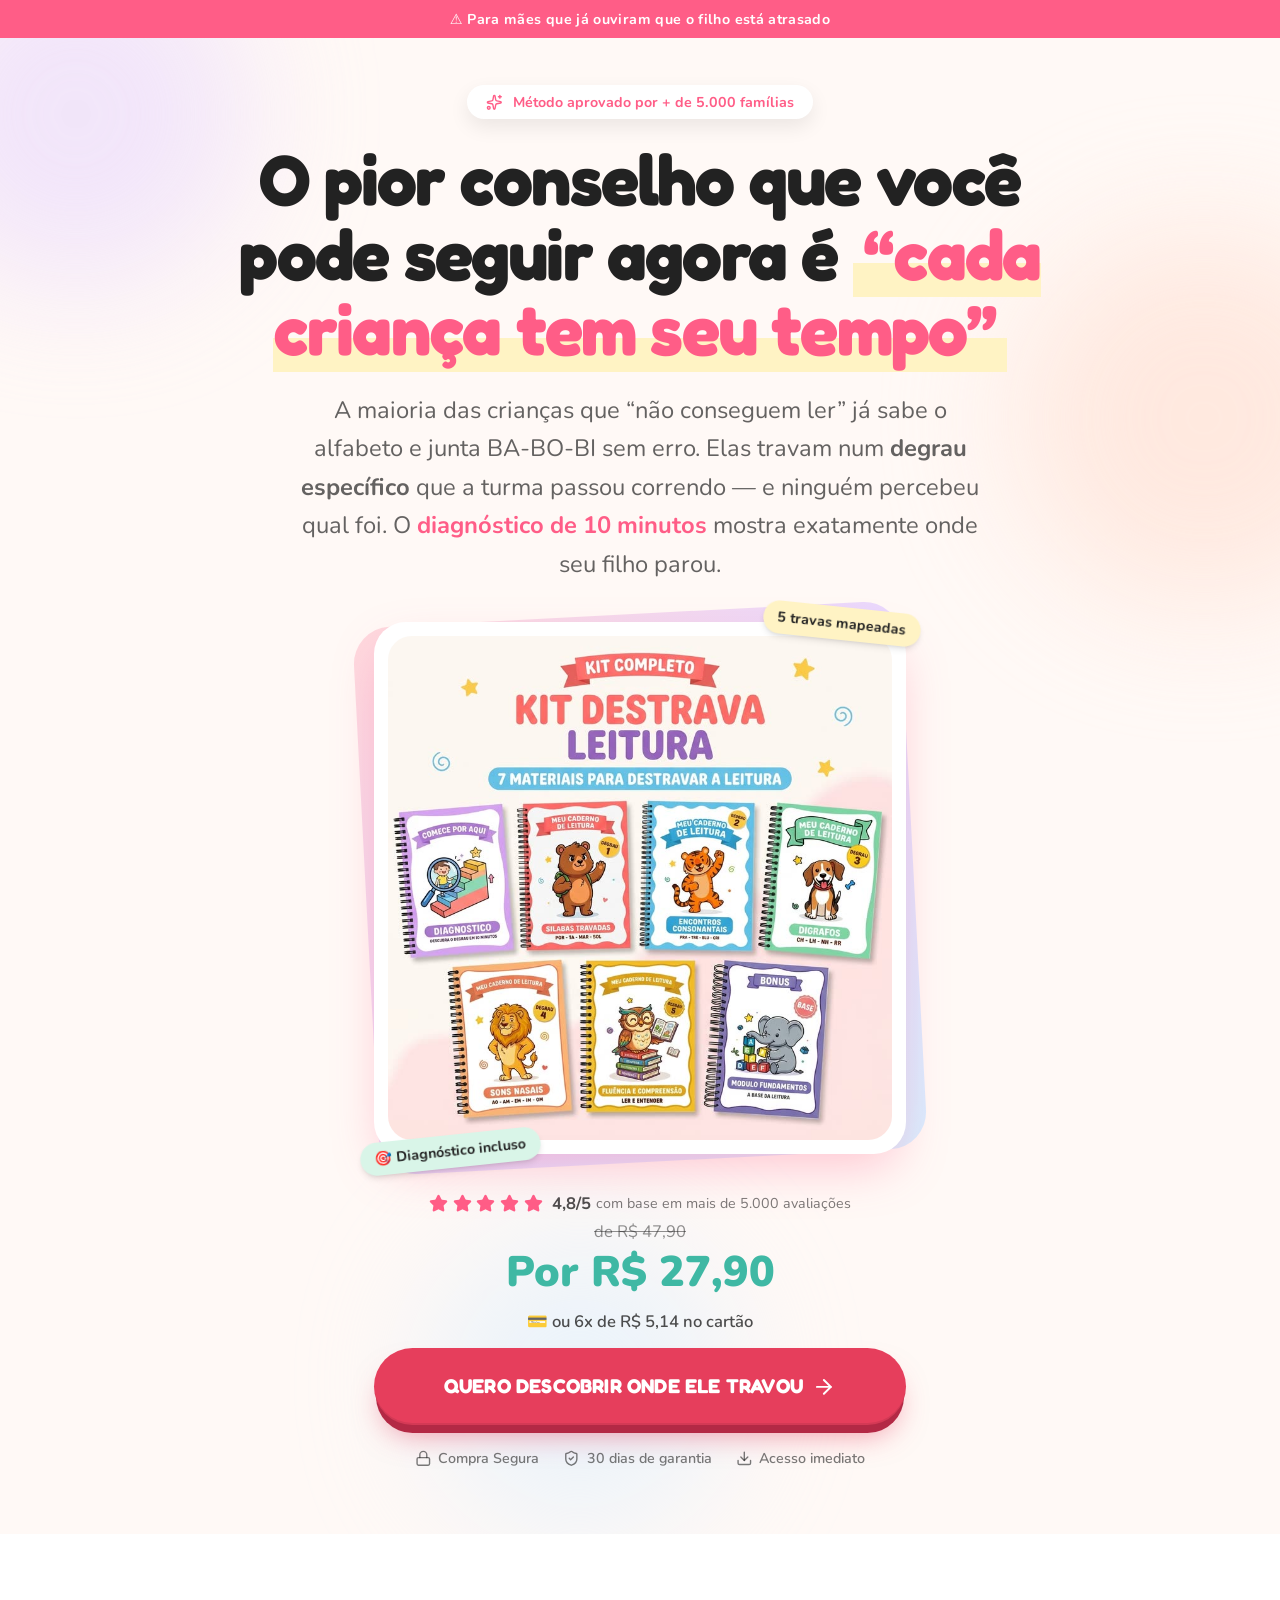
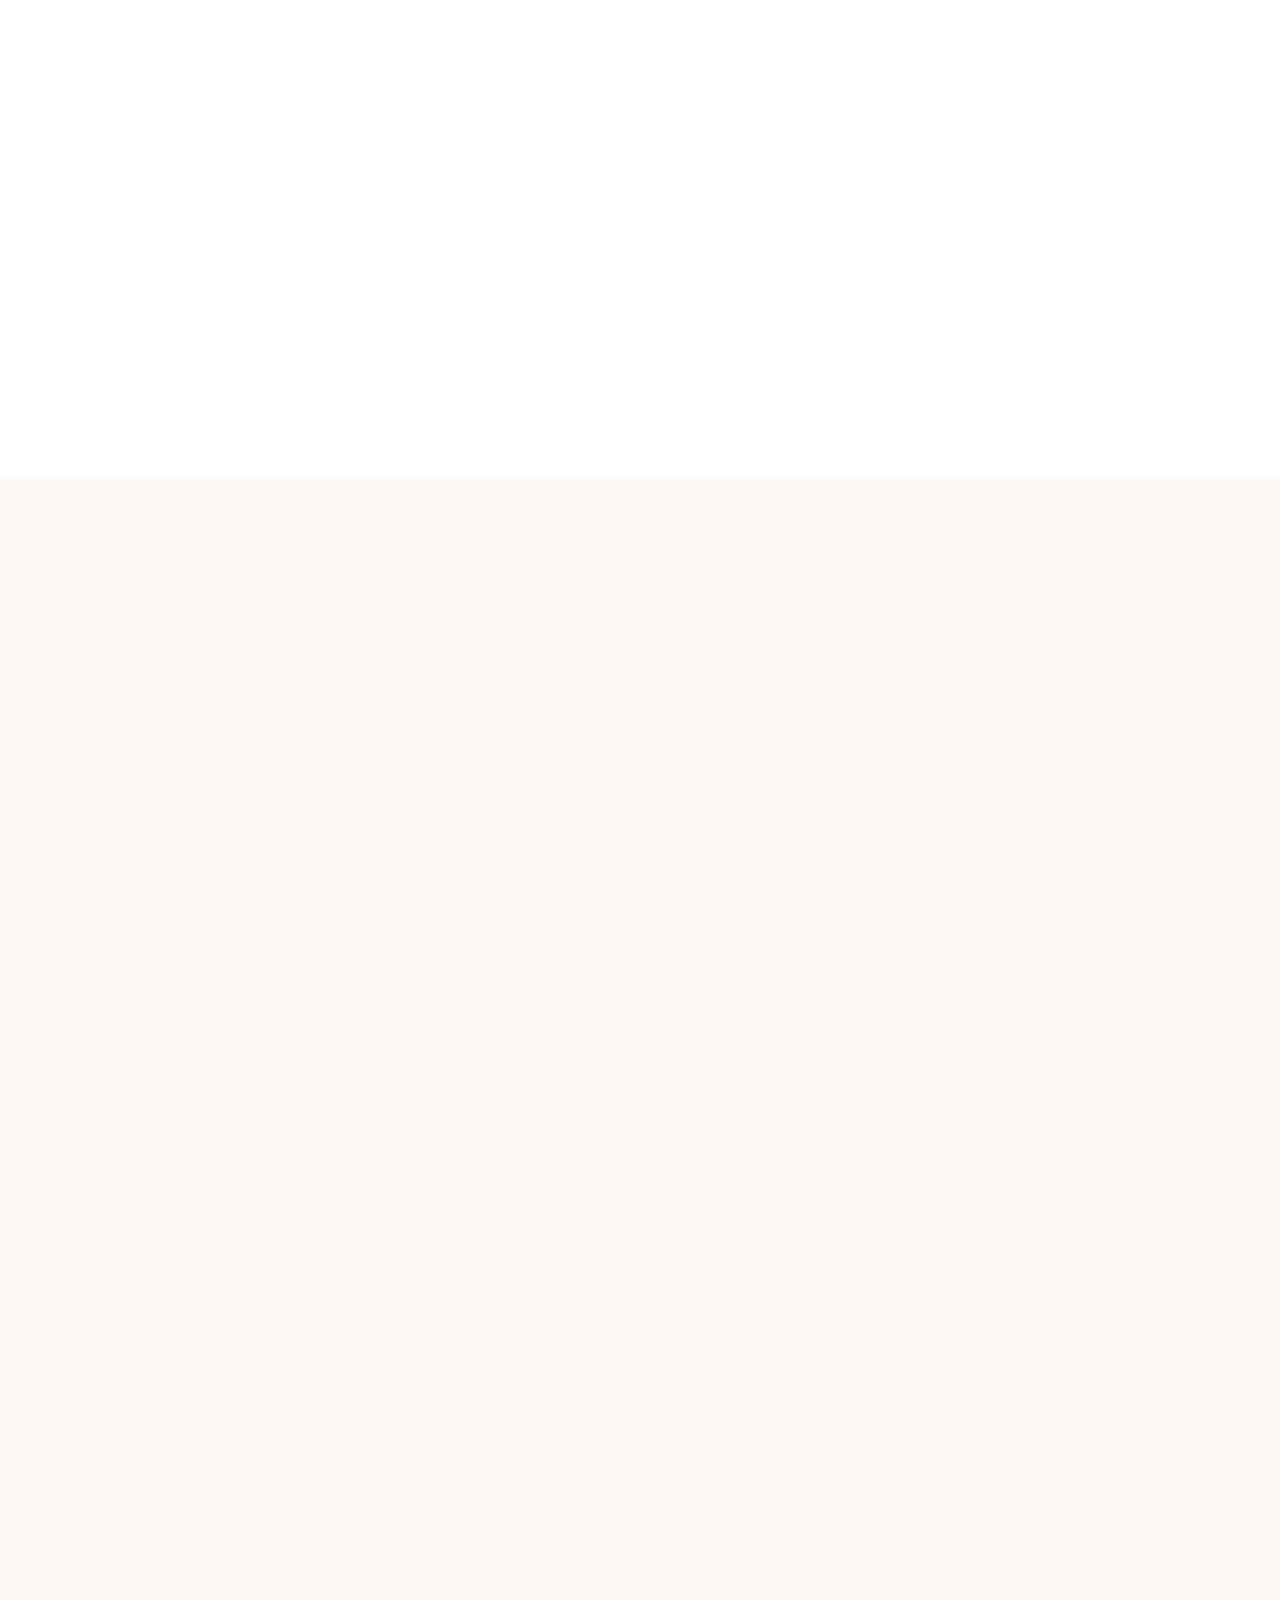
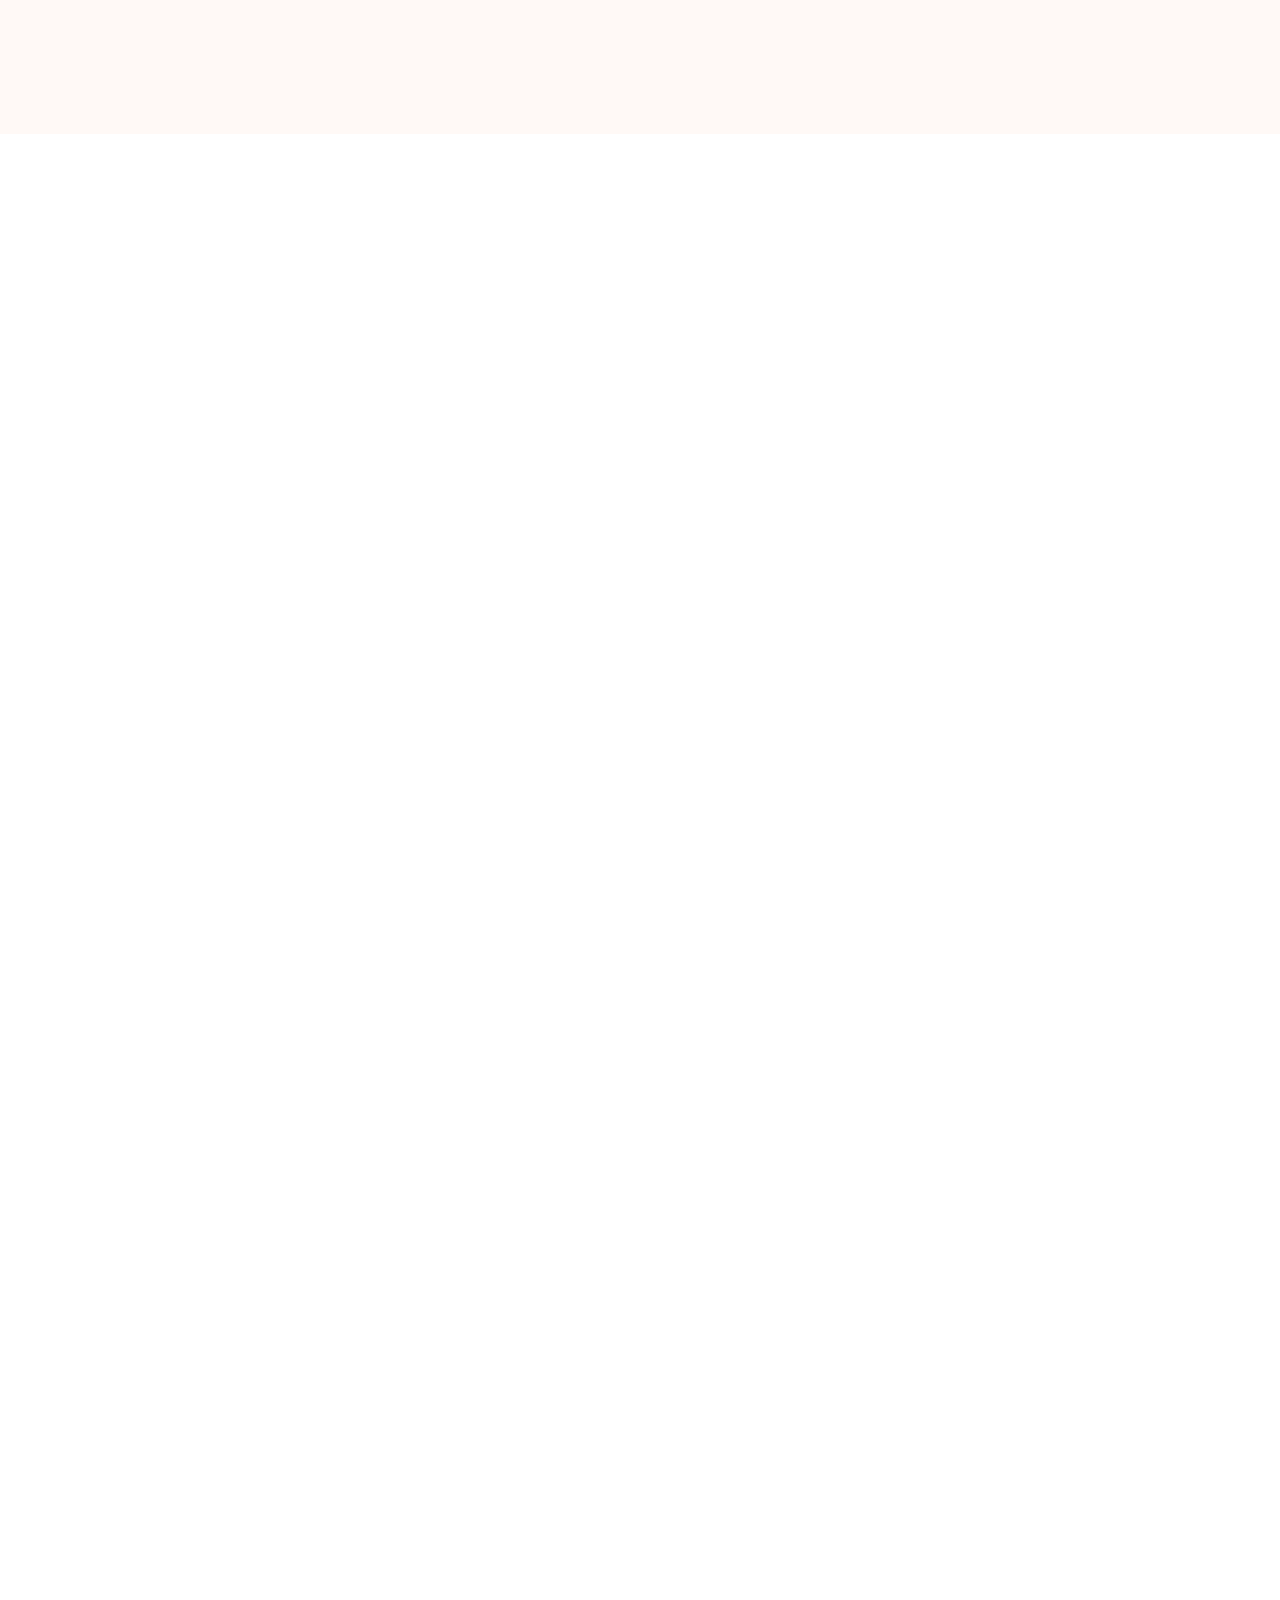
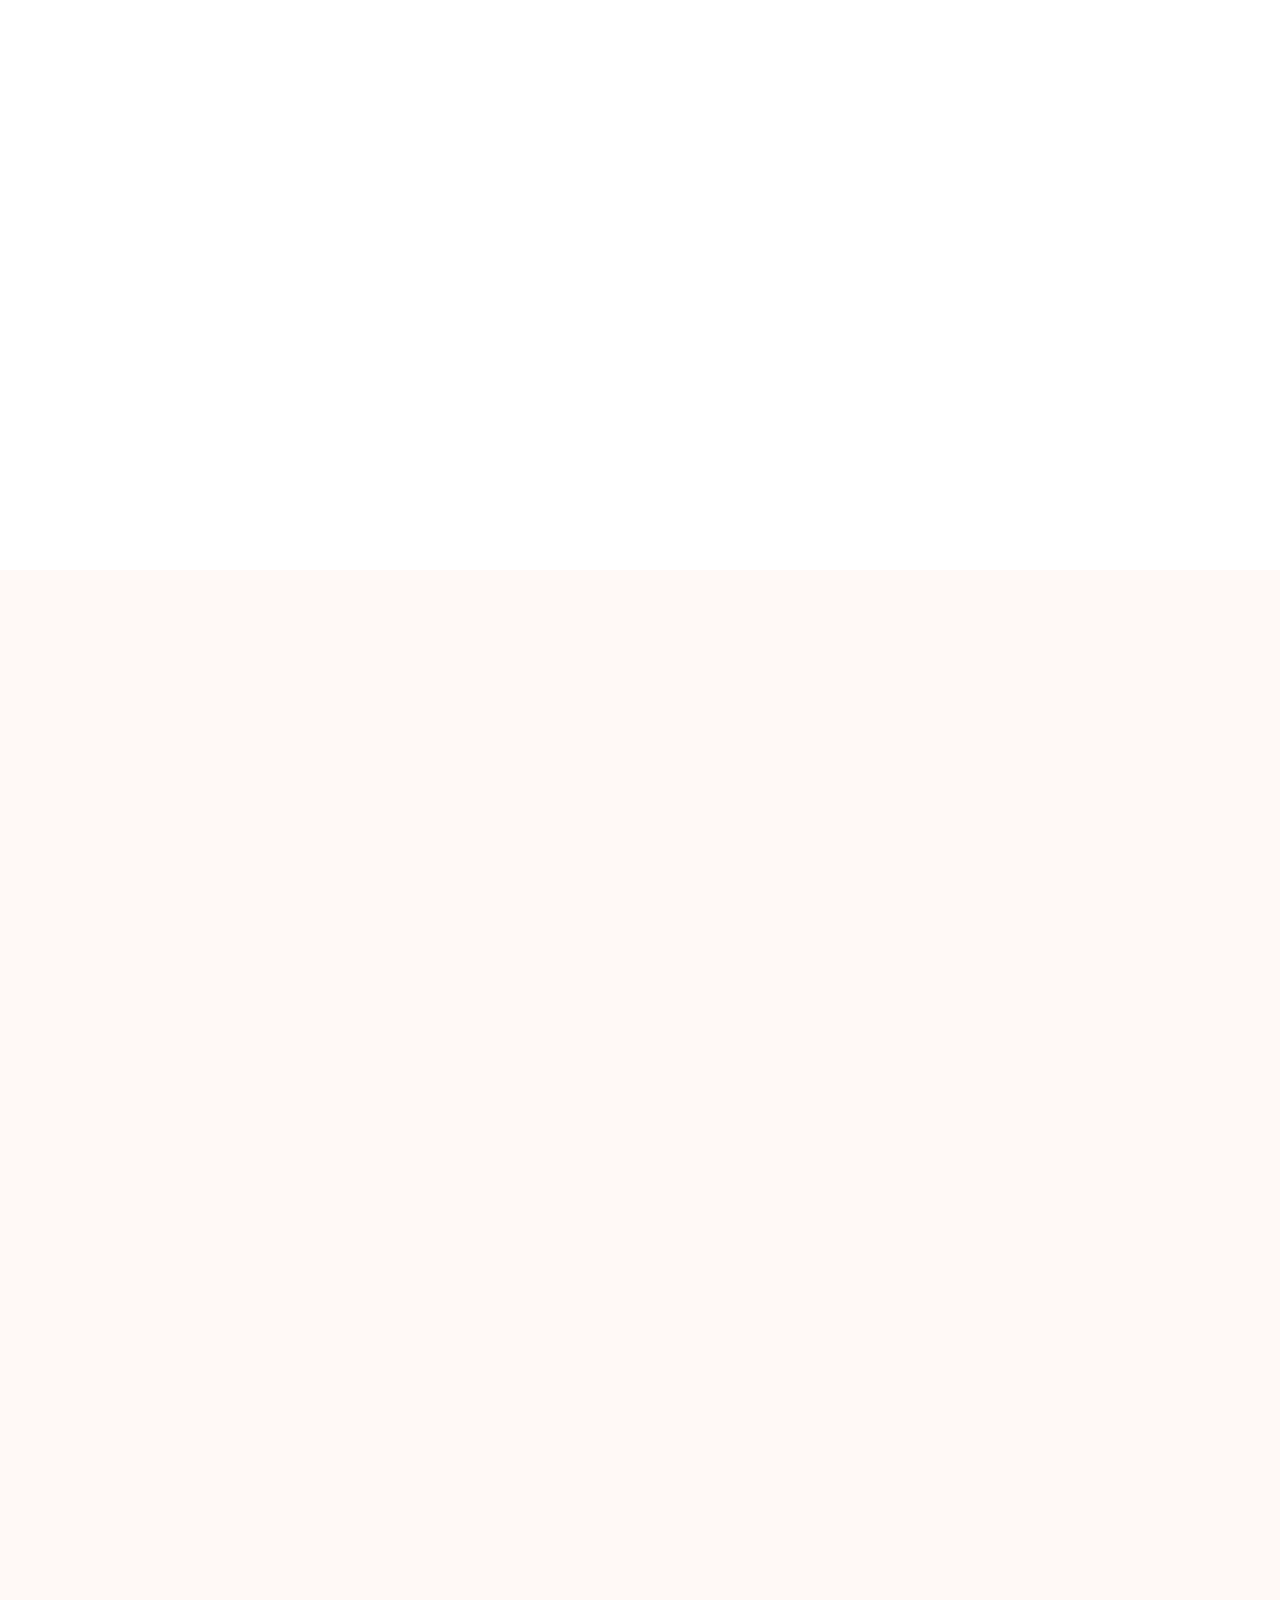
==== commit 8e084ed3: "Copy mais agressiva na página de vendas - Headline: ataca o conselho "cada criança tem seu tempo" - " ====
--- a/index.html
+++ b/index.html
@@ -9,7 +9,7 @@
 fbq('track','PageView');
 </script>
 <noscript><img height="1" width="1" style="display:none" alt="" src="https://www.facebook.com/tr?id=1523372202876250&ev=PageView&noscript=1"/></noscript>
-</head><body><!--$--><div class="min-h-screen bg-background text-foreground font-sans antialiased overflow-x-hidden"><div class="bg-[#FF5D87] text-white text-center text-[11px] md:text-xs font-bold tracking-wide py-2 px-4">⚠️ Para pais de crianças do 1º ao 4º ano que ainda não leem</div><section class="relative px-5 pt-10 pb-14 overflow-hidden"><div class="pointer-events-none absolute -top-20 -left-20 w-72 h-72 rounded-full bg-[#E9D8FD] opacity-60 blur-3xl blob"></div><div class="pointer-events-none absolute top-40 -right-24 w-80 h-80 rounded-full bg-[#FFE2D6] opacity-70 blur-3xl blob"></div><div class="pointer-events-none absolute bottom-0 left-1/3 w-64 h-64 rounded-full bg-[#D8EEFF] opacity-50 blur-3xl blob"></div><div class="relative max-w-3xl mx-auto text-center"><div class="inline-flex items-center gap-2 bg-white rounded-full px-4 py-1.5 mb-5 shadow-[var(--shadow-card)] text-xs font-bold text-[#FF5D87]"><svg xmlns="http://www.w3.org/2000/svg" width="24" height="24" viewBox="0 0 24 24" fill="none" stroke="currentColor" stroke-width="2" stroke-linecap="round" stroke-linejoin="round" class="lucide lucide-sparkles w-3.5 h-3.5" aria-hidden="true"><path d="M11.017 2.814a1 1 0 0 1 1.966 0l1.051 5.558a2 2 0 0 0 1.594 1.594l5.558 1.051a1 1 0 0 1 0 1.966l-5.558 1.051a2 2 0 0 0-1.594 1.594l-1.051 5.558a1 1 0 0 1-1.966 0l-1.051-5.558a2 2 0 0 0-1.594-1.594l-5.558-1.051a1 1 0 0 1 0-1.966l5.558-1.051a2 2 0 0 0 1.594-1.594z"></path><path d="M20 2v4"></path><path d="M22 4h-4"></path><circle cx="4" cy="20" r="2"></circle></svg> Baseado em como a leitura realmente se constrói</div><h1 class="font-display text-4xl md:text-6xl font-bold tracking-tight leading-[1.05] mb-5">Seu filho não é lento.<br/>Ele pulou um <span class="highlight-underline">degrau</span></h1><p class="text-base md:text-xl text-foreground/70 mb-8 max-w-xl mx-auto leading-relaxed">A maioria das crianças que “não conseguem ler” já sabe o alfabeto e junta BA-BO-BI sem erro. Elas travam num <strong>degrau específico</strong> que a turma passou correndo — e ninguém percebeu qual foi. O <strong class="text-[#FF5D87]">diagnóstico de 10 minutos</strong> mostra exatamente onde seu filho parou.</p><div class="relative mx-auto max-w-md mb-8"><div class="absolute inset-0 bg-gradient-to-br from-[#FFD9DD] via-[#E9D8FD] to-[#D8EEFF] rounded-[36px] rotate-[-3deg] scale-[1.03]"></div><div class="relative bg-white rounded-[32px] p-3 shadow-[var(--shadow-premium)] float-soft"><img src="./images/kit-capa.jpg" alt="Kit Destrava Leitura — 7 materiais" width="800" height="800" fetchPriority="high" decoding="async" loading="eager" class="w-full rounded-[24px]"/></div><div class="absolute -top-3 -right-3 bg-[#FFF3C4] text-[#222] text-xs font-bold rounded-full px-3 py-1.5 shadow-md rotate-6">5 travas mapeadas</div><div class="absolute -bottom-3 -left-3 bg-[#D9F5E8] text-[#222] text-xs font-bold rounded-full px-3 py-1.5 shadow-md -rotate-6">🎯 Diagnóstico incluso</div></div><div class="flex flex-col items-center gap-1 mb-3"><div class="flex items-center gap-1 text-[#FF5D87]"><svg xmlns="http://www.w3.org/2000/svg" width="24" height="24" viewBox="0 0 24 24" fill="none" stroke="currentColor" stroke-width="2" stroke-linecap="round" stroke-linejoin="round" class="lucide lucide-star w-4 h-4 fill-[#FF5D87]" aria-hidden="true"><path d="M11.525 2.295a.53.53 0 0 1 .95 0l2.31 4.679a2.123 2.123 0 0 0 1.595 1.16l5.166.756a.53.53 0 0 1 .294.904l-3.736 3.638a2.123 2.123 0 0 0-.611 1.878l.882 5.14a.53.53 0 0 1-.771.56l-4.618-2.428a2.122 2.122 0 0 0-1.973 0L6.396 21.01a.53.53 0 0 1-.77-.56l.881-5.139a2.122 2.122 0 0 0-.611-1.879L2.16 9.795a.53.53 0 0 1 .294-.906l5.165-.755a2.122 2.122 0 0 0 1.597-1.16z"></path></svg><svg xmlns="http://www.w3.org/2000/svg" width="24" height="24" viewBox="0 0 24 24" fill="none" stroke="currentColor" stroke-width="2" stroke-linecap="round" stroke-linejoin="round" class="lucide lucide-star w-4 h-4 fill-[#FF5D87]" aria-hidden="true"><path d="M11.525 2.295a.53.53 0 0 1 .95 0l2.31 4.679a2.123 2.123 0 0 0 1.595 1.16l5.166.756a.53.53 0 0 1 .294.904l-3.736 3.638a2.123 2.123 0 0 0-.611 1.878l.882 5.14a.53.53 0 0 1-.771.56l-4.618-2.428a2.122 2.122 0 0 0-1.973 0L6.396 21.01a.53.53 0 0 1-.77-.56l.881-5.139a2.122 2.122 0 0 0-.611-1.879L2.16 9.795a.53.53 0 0 1 .294-.906l5.165-.755a2.122 2.122 0 0 0 1.597-1.16z"></path></svg><svg xmlns="http://www.w3.org/2000/svg" width="24" height="24" viewBox="0 0 24 24" fill="none" stroke="currentColor" stroke-width="2" stroke-linecap="round" stroke-linejoin="round" class="lucide lucide-star w-4 h-4 fill-[#FF5D87]" aria-hidden="true"><path d="M11.525 2.295a.53.53 0 0 1 .95 0l2.31 4.679a2.123 2.123 0 0 0 1.595 1.16l5.166.756a.53.53 0 0 1 .294.904l-3.736 3.638a2.123 2.123 0 0 0-.611 1.878l.882 5.14a.53.53 0 0 1-.771.56l-4.618-2.428a2.122 2.122 0 0 0-1.973 0L6.396 21.01a.53.53 0 0 1-.77-.56l.881-5.139a2.122 2.122 0 0 0-.611-1.879L2.16 9.795a.53.53 0 0 1 .294-.906l5.165-.755a2.122 2.122 0 0 0 1.597-1.16z"></path></svg><svg xmlns="http://www.w3.org/2000/svg" width="24" height="24" viewBox="0 0 24 24" fill="none" stroke="currentColor" stroke-width="2" stroke-linecap="round" stroke-linejoin="round" class="lucide lucide-star w-4 h-4 fill-[#FF5D87]" aria-hidden="true"><path d="M11.525 2.295a.53.53 0 0 1 .95 0l2.31 4.679a2.123 2.123 0 0 0 1.595 1.16l5.166.756a.53.53 0 0 1 .294.904l-3.736 3.638a2.123 2.123 0 0 0-.611 1.878l.882 5.14a.53.53 0 0 1-.771.56l-4.618-2.428a2.122 2.122 0 0 0-1.973 0L6.396 21.01a.53.53 0 0 1-.77-.56l.881-5.139a2.122 2.122 0 0 0-.611-1.879L2.16 9.795a.53.53 0 0 1 .294-.906l5.165-.755a2.122 2.122 0 0 0 1.597-1.16z"></path></svg><svg xmlns="http://www.w3.org/2000/svg" width="24" height="24" viewBox="0 0 24 24" fill="none" stroke="currentColor" stroke-width="2" stroke-linecap="round" stroke-linejoin="round" class="lucide lucide-star w-4 h-4 fill-[#FF5D87]" aria-hidden="true"><path d="M11.525 2.295a.53.53 0 0 1 .95 0l2.31 4.679a2.123 2.123 0 0 0 1.595 1.16l5.166.756a.53.53 0 0 1 .294.904l-3.736 3.638a2.123 2.123 0 0 0-.611 1.878l.882 5.14a.53.53 0 0 1-.771.56l-4.618-2.428a2.122 2.122 0 0 0-1.973 0L6.396 21.01a.53.53 0 0 1-.77-.56l.881-5.139a2.122 2.122 0 0 0-.611-1.879L2.16 9.795a.53.53 0 0 1 .294-.906l5.165-.755a2.122 2.122 0 0 0 1.597-1.16z"></path></svg><span class="ml-1 text-sm font-bold text-foreground/80">4,8/5</span><span class="text-xs text-foreground/60">com base em mais de 5.000 avaliações</span></div><div class="flex flex-col items-center gap-1 leading-none"><span class="text-sm text-foreground/50 line-through">de R$ 47,90</span><span class="text-3xl md:text-4xl font-black text-[#3FB8A4]">Por R$ 27,90</span></div></div><p class="mb-3 text-sm font-semibold text-foreground/80">💳 ou 6x de R$ 5,14 no cartão</p><a href="#oferta" class="btn-primary max-w-md mx-auto">DESCOBRIR ONDE ELE TRAVOU <svg xmlns="http://www.w3.org/2000/svg" width="24" height="24" viewBox="0 0 24 24" fill="none" stroke="currentColor" stroke-width="2" stroke-linecap="round" stroke-linejoin="round" class="lucide lucide-arrow-right w-5 h-5" aria-hidden="true"><path d="M5 12h14"></path><path d="m12 5 7 7-7 7"></path></svg></a><div class="mt-5"><div class="flex flex-wrap justify-center gap-x-5 gap-y-2 text-xs font-semibold text-foreground/60"><div class="flex items-center gap-1.5"><svg xmlns="http://www.w3.org/2000/svg" width="24" height="24" viewBox="0 0 24 24" fill="none" stroke="currentColor" stroke-width="2" stroke-linecap="round" stroke-linejoin="round" class="lucide lucide-lock w-3.5 h-3.5" aria-hidden="true"><rect width="18" height="11" x="3" y="11" rx="2" ry="2"></rect><path d="M7 11V7a5 5 0 0 1 10 0v4"></path></svg> Compra Segura</div><div class="flex items-center gap-1.5"><svg xmlns="http://www.w3.org/2000/svg" width="24" height="24" viewBox="0 0 24 24" fill="none" stroke="currentColor" stroke-width="2" stroke-linecap="round" stroke-linejoin="round" class="lucide lucide-shield-check w-3.5 h-3.5" aria-hidden="true"><path d="M20 13c0 5-3.5 7.5-7.66 8.95a1 1 0 0 1-.67-.01C7.5 20.5 4 18 4 13V6a1 1 0 0 1 1-1c2 0 4.5-1.2 6.24-2.72a1.17 1.17 0 0 1 1.52 0C14.51 3.81 17 5 19 5a1 1 0 0 1 1 1z"></path><path d="m9 12 2 2 4-4"></path></svg> 30 dias de garantia</div><div class="flex items-center gap-1.5"><svg xmlns="http://www.w3.org/2000/svg" width="24" height="24" viewBox="0 0 24 24" fill="none" stroke="currentColor" stroke-width="2" stroke-linecap="round" stroke-linejoin="round" class="lucide lucide-download w-3.5 h-3.5" aria-hidden="true"><path d="M12 15V3"></path><path d="M21 15v4a2 2 0 0 1-2 2H5a2 2 0 0 1-2-2v-4"></path><path d="m7 10 5 5 5-5"></path></svg> Acesso imediato</div></div></div></div></section><section class="px-5 py-16 bg-white"><div class="max-w-3xl mx-auto"><div class="text-center mb-10"><span class="inline-block bg-[#FFD9DD] text-[#FF5D87] text-xs font-bold uppercase tracking-wider rounded-full px-3 py-1 mb-3">Você reconhece?</span><h2 class="font-display text-3xl md:text-4xl font-bold leading-tight">Se você já ouviu isso,<br/>seu filho <span class="text-[#FF5D87]">travou num degrau</span></h2></div><div class="grid gap-4 md:grid-cols-2"><div class="rounded-[28px] p-6 shadow-[var(--shadow-card)] transition-transform hover:-translate-y-1" style="background:#FFD9DD"><div class="text-3xl mb-3">😔</div><h3 class="font-display font-bold text-lg mb-1.5">“Ele sabe as letras, mas não lê”</h3><p class="text-sm text-foreground/70 leading-relaxed">Recita o alfabeto inteiro, lê BOLA sem esforço — e trava em PRATO, PORTA, GALINHA.</p></div><div class="rounded-[28px] p-6 shadow-[var(--shadow-card)] transition-transform hover:-translate-y-1" style="background:#E9D8FD"><div class="text-3xl mb-3">😣</div><h3 class="font-display font-bold text-lg mb-1.5">Ele lê palavra por palavra e não entende nada</h3><p class="text-sm text-foreground/70 leading-relaxed">Chega no fim da frase e não sabe dizer o que leu. Aí erra a prova inteira — não por não saber a matéria, mas por não conseguir ler o enunciado.</p></div><div class="rounded-[28px] p-6 shadow-[var(--shadow-card)] transition-transform hover:-translate-y-1" style="background:#D8EEFF"><div class="text-3xl mb-3">📉</div><h3 class="font-display font-bold text-lg mb-1.5">A professora chamou você pra conversar</h3><p class="text-sm text-foreground/70 leading-relaxed">Você saiu daquela reunião sem saber o que fazer em casa, só com a sensação de que já está atrasado.</p></div><div class="rounded-[28px] p-6 shadow-[var(--shadow-card)] transition-transform hover:-translate-y-1" style="background:#FFE2D6"><div class="text-3xl mb-3">🥺</div><h3 class="font-display font-bold text-lg mb-1.5">Ele já começou a se esconder</h3><p class="text-sm text-foreground/70 leading-relaxed">Some na hora da leitura em voz alta. Diz que esqueceu o livro. Fala “eu sou burro” quando acha que ninguém está ouvindo.</p></div></div><p class="text-center mt-10 text-base md:text-lg text-foreground/70 max-w-xl mx-auto">E o que mais dói: <strong class="text-foreground">você já comprou material de alfabetização e não adiantou nada.</strong> Claro que não adiantou — ele já sabia aquilo. O buraco está depois.</p></div></section><section class="px-5 py-16 bg-background"><div class="max-w-3xl mx-auto text-center"><span class="inline-block bg-[#D9F5E8] text-[#1f7a5a] text-xs font-bold uppercase tracking-wider rounded-full px-3 py-1 mb-3">A solução</span><h2 class="font-display text-3xl md:text-4xl font-bold leading-tight mb-5">O Método do Degrau Perdido</h2><p class="text-base md:text-lg text-foreground/70 mb-8 max-w-xl mx-auto leading-relaxed">A leitura se constrói em degraus, e cada um depende do anterior. Quando a criança pula um, tudo que vem depois desaba — e de fora parece que ela simplesmente “não consegue ler”. O Kit <strong>identifica o degrau exato</strong> onde seu filho parou e entrega o material dali em diante.</p><h3 class="font-display text-2xl md:text-3xl font-bold mb-5">Exemplos de atividades</h3><div class="relative mx-auto max-w-3xl md:max-w-4xl mb-8 px-6 md:px-10"><div class="relative" role="region" aria-roledescription="carousel" aria-label="Carrossel com páginas e capas do material"><div class="overflow-hidden rounded-2xl"><div class="flex -ml-4" id="carousel-track" style="transition: transform 0.35s cubic-bezier(0.4, 0, 0.2, 1);"><div role="group" aria-roledescription="slide" class="min-w-0 shrink-0 grow-0 basis-full pl-4"><img src="./images/caderno-porquinho.jpg" alt="Capa Meu Caderno de Leitura — Porquinho" width="900" height="1125" class="w-full h-auto aspect-[1229/1536] object-contain" loading="eager" decoding="async" fetchPriority="low"/></div><div role="group" aria-roledescription="slide" class="min-w-0 shrink-0 grow-0 basis-full pl-4"><img src="./images/caderno-casinha.jpg" alt="Capa Meu Caderno de Leitura — Casinha" width="900" height="1125" class="w-full h-auto aspect-[1229/1536] object-contain" loading="eager" decoding="async" fetchPriority="low"/></div><div role="group" aria-roledescription="slide" class="min-w-0 shrink-0 grow-0 basis-full pl-4"><img src="./images/caderno-leitura.jpg" alt="Capa do caderno de leitura" width="900" height="1125" class="w-full h-auto aspect-[1229/1536] object-contain" loading="lazy" decoding="async" fetchPriority="auto"/></div><div role="group" aria-roledescription="slide" class="min-w-0 shrink-0 grow-0 basis-full pl-4"><img src="./images/pipoca-malucca.jpg" alt="Atividade A Pipoca Maluca" width="900" height="1125" class="w-full h-auto aspect-[1229/1536] object-contain" loading="lazy" decoding="async" fetchPriority="auto"/></div><div role="group" aria-roledescription="slide" class="min-w-0 shrink-0 grow-0 basis-full pl-4"><img src="./images/pato-agitado.jpg" alt="Atividade O Pato Agitado" width="900" height="1125" class="w-full h-auto aspect-[1229/1536] object-contain" loading="lazy" decoding="async" fetchPriority="auto"/></div><div role="group" aria-roledescription="slide" class="min-w-0 shrink-0 grow-0 basis-full pl-4"><img src="./images/laco-rosa.jpg" alt="Atividade O Laço Rosa" width="900" height="1125" class="w-full h-auto aspect-[1229/1536] object-contain" loading="lazy" decoding="async" fetchPriority="auto"/></div><div role="group" aria-roledescription="slide" class="min-w-0 shrink-0 grow-0 basis-full pl-4"><img src="./images/gato-guto.jpg" alt="Atividade O Gato Guto" width="900" height="1125" class="w-full h-auto aspect-[1229/1536] object-contain" loading="lazy" decoding="async" fetchPriority="auto"/></div><div role="group" aria-roledescription="slide" class="min-w-0 shrink-0 grow-0 basis-full pl-4"><img src="./images/galinha-pintadinha.jpg" alt="Atividade A Galinha Pintadinha" width="900" height="1125" class="w-full h-auto aspect-[1229/1536] object-contain" loading="lazy" decoding="async" fetchPriority="auto"/></div><div role="group" aria-roledescription="slide" class="min-w-0 shrink-0 grow-0 basis-full pl-4"><img src="./images/sapo-no-lago.jpg" alt="Atividade O Sapo no Lago" width="900" height="1125" class="w-full h-auto aspect-[1229/1536] object-contain" loading="lazy" decoding="async" fetchPriority="auto"/></div><div role="group" aria-roledescription="slide" class="min-w-0 shrink-0 grow-0 basis-full pl-4"><img src="./images/vaca-mimosa.jpg" alt="Atividade A Vaca Mimosa" width="900" height="1125" class="w-full h-auto aspect-[1229/1536] object-contain" loading="lazy" decoding="async" fetchPriority="auto"/></div><div role="group" aria-roledescription="slide" class="min-w-0 shrink-0 grow-0 basis-full pl-4"><img src="./images/arvore-alta.jpg" alt="Atividade A Árvore Alta" width="900" height="1125" class="w-full h-auto aspect-[1229/1536] object-contain" loading="lazy" decoding="async" fetchPriority="auto"/></div></div></div><button id="prev-slide" aria-label="Slide anterior" class="inline-flex items-center justify-center gap-2 whitespace-nowrap text-sm font-medium cursor-pointer transition-all hover:scale-110 active:scale-95 absolute h-10 w-10 rounded-full top-1/2 -translate-y-1/2 left-0 md:-left-4 border-0 bg-white text-foreground shadow-[var(--shadow-card)] z-20"><svg xmlns="http://www.w3.org/2000/svg" width="20" height="20" viewBox="0 0 24 24" fill="none" stroke="currentColor" stroke-width="2.5" stroke-linecap="round" stroke-linejoin="round" class="lucide lucide-arrow-left"><path d="m12 19-7-7 7-7"></path><path d="M19 12H5"></path></svg><span class="sr-only">Previous slide</span></button><button id="next-slide" aria-label="Próximo slide" class="inline-flex items-center justify-center gap-2 whitespace-nowrap text-sm font-medium cursor-pointer transition-all hover:scale-110 active:scale-95 absolute h-10 w-10 rounded-full top-1/2 -translate-y-1/2 right-0 md:-right-4 border-0 bg-white text-foreground shadow-[var(--shadow-card)] z-20"><svg xmlns="http://www.w3.org/2000/svg" width="20" height="20" viewBox="0 0 24 24" fill="none" stroke="currentColor" stroke-width="2.5" stroke-linecap="round" stroke-linejoin="round" class="lucide lucide-arrow-right"><path d="M5 12h14"></path><path d="m12 5 7 7-7 7"></path></svg><span class="sr-only">Next slide</span></button></div></div><div class="grid gap-3 md:grid-cols-2 text-left"><div class="flex gap-2.5 items-start bg-white rounded-2xl p-3.5 shadow-[var(--shadow-card)]"><svg xmlns="http://www.w3.org/2000/svg" width="24" height="24" viewBox="0 0 24 24" fill="none" stroke="currentColor" stroke-width="2" stroke-linecap="round" stroke-linejoin="round" class="lucide lucide-circle-check w-5 h-5 text-[#FF5D87] shrink-0 mt-0.5" aria-hidden="true"><circle cx="12" cy="12" r="10"></circle><path d="m9 12 2 2 4-4"></path></svg><span class="text-sm font-semibold">Diagnóstico de 10 minutos</span></div><div class="flex gap-2.5 items-start bg-white rounded-2xl p-3.5 shadow-[var(--shadow-card)]"><svg xmlns="http://www.w3.org/2000/svg" width="24" height="24" viewBox="0 0 24 24" fill="none" stroke="currentColor" stroke-width="2" stroke-linecap="round" stroke-linejoin="round" class="lucide lucide-circle-check w-5 h-5 text-[#FF5D87] shrink-0 mt-0.5" aria-hidden="true"><circle cx="12" cy="12" r="10"></circle><path d="m9 12 2 2 4-4"></path></svg><span class="text-sm font-semibold">As 5 travas da leitura</span></div><div class="flex gap-2.5 items-start bg-white rounded-2xl p-3.5 shadow-[var(--shadow-card)]"><svg xmlns="http://www.w3.org/2000/svg" width="24" height="24" viewBox="0 0 24 24" fill="none" stroke="currentColor" stroke-width="2" stroke-linecap="round" stroke-linejoin="round" class="lucide lucide-circle-check w-5 h-5 text-[#FF5D87] shrink-0 mt-0.5" aria-hidden="true"><circle cx="12" cy="12" r="10"></circle><path d="m9 12 2 2 4-4"></path></svg><span class="text-sm font-semibold">Leitura com compreensão</span></div><div class="flex gap-2.5 items-start bg-white rounded-2xl p-3.5 shadow-[var(--shadow-card)]"><svg xmlns="http://www.w3.org/2000/svg" width="24" height="24" viewBox="0 0 24 24" fill="none" stroke="currentColor" stroke-width="2" stroke-linecap="round" stroke-linejoin="round" class="lucide lucide-circle-check w-5 h-5 text-[#FF5D87] shrink-0 mt-0.5" aria-hidden="true"><circle cx="12" cy="12" r="10"></circle><path d="m9 12 2 2 4-4"></path></svg><span class="text-sm font-semibold">Fluência sem soletrar</span></div></div></div></section><section class="px-5 py-16" style="background:#FFE2D6"><div class="max-w-3xl mx-auto"><div class="text-center mb-10"><span class="inline-block bg-[#E9D8FD] text-[#5b2a9e] text-xs font-bold uppercase tracking-wider rounded-full px-3 py-1 mb-3">O que você recebe</span><h2 class="font-display text-3xl md:text-4xl font-bold leading-tight">🎁 E ainda vêm 6 bônus para destravar de vez a leitura do seu filho 📚</h2></div><div class="grid gap-4 grid-cols-2 md:grid-cols-2"><div class="relative rounded-[22px] p-3 md:p-5 bg-white border-2 border-dashed border-[#FFD966] shadow-[var(--shadow-card)] transition-transform hover:-translate-y-1"><div class="absolute -top-3 left-3 bg-[#FF5D87] text-white text-[10px] md:text-xs font-black uppercase tracking-wider rounded-full px-2.5 py-1 shadow-sm">Bônus</div><div class="bg-[#FFF9F6] rounded-[16px] p-2 mb-3 mt-2"><img src="./images/pre-silabicos.jpg" alt="Módulo Fundamentos" width="600" height="800" loading="lazy" decoding="async" fetchPriority="low" class="w-full h-36 md:h-64 object-contain rounded-[12px]"/></div><h3 class="font-display font-bold text-sm md:text-lg mb-1 leading-tight">Módulo Fundamentos</h3><p class="text-[11px] md:text-sm text-foreground/70 leading-relaxed mb-2">Se o diagnóstico mostrar que ele travou lá atrás, você já tem a base junto.</p><div class="text-xs md:text-sm font-bold"><span class="text-[#FF5D87] line-through">De <!-- -->R$ 39,90</span> <span class="text-[#22c55e]">GRÁTIS</span></div></div><div class="relative rounded-[22px] p-3 md:p-5 bg-white border-2 border-dashed border-[#FFD966] shadow-[var(--shadow-card)] transition-transform hover:-translate-y-1"><div class="absolute -top-3 left-3 bg-[#FF5D87] text-white text-[10px] md:text-xs font-black uppercase tracking-wider rounded-full px-2.5 py-1 shadow-sm">Bônus</div><div class="bg-[#FFF9F6] rounded-[16px] p-2 mb-3 mt-2"><img src="./images/silabico-alfabetico.jpg" alt="Textinhos do Dia" width="600" height="800" loading="lazy" decoding="async" fetchPriority="low" class="w-full h-36 md:h-64 object-contain rounded-[12px]"/></div><h3 class="font-display font-bold text-sm md:text-lg mb-1 leading-tight">Textinhos do Dia</h3><p class="text-[11px] md:text-sm text-foreground/70 leading-relaxed mb-2">30 leituras curtas com pergunta de interpretação.</p><div class="text-xs md:text-sm font-bold"><span class="text-[#FF5D87] line-through">De <!-- -->R$ 29,90</span> <span class="text-[#22c55e]">GRÁTIS</span></div></div><div class="relative rounded-[22px] p-3 md:p-5 bg-white border-2 border-dashed border-[#FFD966] shadow-[var(--shadow-card)] transition-transform hover:-translate-y-1"><div class="absolute -top-3 left-3 bg-[#FF5D87] text-white text-[10px] md:text-xs font-black uppercase tracking-wider rounded-full px-2.5 py-1 shadow-sm">Bônus</div><div class="bg-[#FFF9F6] rounded-[16px] p-2 mb-3 mt-2"><img src="./images/alfabetico.jpg" alt="Ditado Sem Choro" width="600" height="800" loading="lazy" decoding="async" fetchPriority="low" class="w-full h-36 md:h-64 object-contain rounded-[12px]"/></div><h3 class="font-display font-bold text-sm md:text-lg mb-1 leading-tight">Ditado Sem Choro</h3><p class="text-[11px] md:text-sm text-foreground/70 leading-relaxed mb-2">40 ditados progressivos, do simples ao complexo.</p><div class="text-xs md:text-sm font-bold"><span class="text-[#FF5D87] line-through">De <!-- -->R$ 24,90</span> <span class="text-[#22c55e]">GRÁTIS</span></div></div><div class="relative rounded-[22px] p-3 md:p-5 bg-white border-2 border-dashed border-[#FFD966] shadow-[var(--shadow-card)] transition-transform hover:-translate-y-1"><div class="absolute -top-3 left-3 bg-[#FF5D87] text-white text-[10px] md:text-xs font-black uppercase tracking-wider rounded-full px-2.5 py-1 shadow-sm">Bônus</div><div class="bg-[#FFF9F6] rounded-[16px] p-2 mb-3 mt-2"><img src="./images/silabas-sem-valor.jpg" alt="Quadro de Progresso" width="600" height="800" loading="lazy" decoding="async" fetchPriority="low" class="w-full h-36 md:h-64 object-contain rounded-[12px]"/></div><h3 class="font-display font-bold text-sm md:text-lg mb-1 leading-tight">Quadro de Progresso</h3><p class="text-[11px] md:text-sm text-foreground/70 leading-relaxed mb-2">4 semanas para ele ver a própria evolução e querer continuar.</p><div class="text-xs md:text-sm font-bold"><span class="text-[#FF5D87] line-through">De <!-- -->R$ 19,90</span> <span class="text-[#22c55e]">GRÁTIS</span></div></div><div class="relative rounded-[22px] p-3 md:p-5 bg-white border-2 border-dashed border-[#FFD966] shadow-[var(--shadow-card)] transition-transform hover:-translate-y-1"><div class="absolute -top-3 left-3 bg-[#FF5D87] text-white text-[10px] md:text-xs font-black uppercase tracking-wider rounded-full px-2.5 py-1 shadow-sm">Bônus</div><div class="bg-[#FFF9F6] rounded-[16px] p-2 mb-3 mt-2"><img src="./images/silabas-com-valor.jpg" alt="Guia da Reunião" width="600" height="800" loading="lazy" decoding="async" fetchPriority="low" class="w-full h-36 md:h-64 object-contain rounded-[12px]"/></div><h3 class="font-display font-bold text-sm md:text-lg mb-1 leading-tight">Guia da Reunião</h3><p class="text-[11px] md:text-sm text-foreground/70 leading-relaxed mb-2">O que dizer para a professora e o que pedir à escola.</p><div class="text-xs md:text-sm font-bold"><span class="text-[#FF5D87] line-through">De <!-- -->R$ 24,90</span> <span class="text-[#22c55e]">GRÁTIS</span></div></div><div class="relative rounded-[22px] p-3 md:p-5 bg-white border-2 border-dashed border-[#FFD966] shadow-[var(--shadow-card)] transition-transform hover:-translate-y-1"><div class="absolute -top-3 left-3 bg-[#FF5D87] text-white text-[10px] md:text-xs font-black uppercase tracking-wider rounded-full px-2.5 py-1 shadow-sm">Bônus</div><div class="bg-[#FFF9F6] rounded-[16px] p-2 mb-3 mt-2"><img src="./images/silabas-complexas.jpg" alt="Leitura em Voz Alta Sem Vergonha" width="600" height="800" loading="lazy" decoding="async" fetchPriority="low" class="w-full h-36 md:h-64 object-contain rounded-[12px]"/></div><h3 class="font-display font-bold text-sm md:text-lg mb-1 leading-tight">Leitura em Voz Alta Sem Vergonha</h3><p class="text-[11px] md:text-sm text-foreground/70 leading-relaxed mb-2">Como praticar em casa sem virar briga.</p><div class="text-xs md:text-sm font-bold"><span class="text-[#FF5D87] line-through">De <!-- -->R$ 19,90</span> <span class="text-[#22c55e]">GRÁTIS</span></div></div></div><div class="mt-8 text-center bg-white rounded-[22px] p-4 shadow-[var(--shadow-card)] border-2 border-dashed border-[#FFD966]"><p class="font-display text-base md:text-xl font-bold text-foreground">Total em bônus: <span class="text-[#dc2626] line-through">R$ 159,40</span> <span class="text-[#16a34a]">R$ 0,00 para você</span><span style="display:block;margin-top:10px"><span style="display:inline-block;background:#16a34a;color:#fff;font-size:13px;font-weight:800;letter-spacing:.04em;border-radius:999px;padding:7px 16px">✓ VOCÊ ECONOMIZA R$ 159,40</span></span></p></div></div></section><section class="px-5 py-16 bg-background"><div class="max-w-3xl mx-auto"><div class="text-center mb-10"><span class="inline-block bg-[#FFF3C4] text-[#7a5a00] text-xs font-bold uppercase tracking-wider rounded-full px-3 py-1 mb-3">Benefícios</span><h2 class="font-display text-3xl md:text-4xl font-bold leading-tight">Em poucas semanas, seu filho:</h2></div><div class="grid gap-4 grid-cols-2 md:grid-cols-3"><div class="bg-white rounded-[24px] p-5 text-center shadow-[var(--shadow-card)]"><div class="w-12 h-12 rounded-2xl mx-auto mb-3 grid place-items-center" style="background:#FFD9DD"><svg xmlns="http://www.w3.org/2000/svg" width="24" height="24" viewBox="0 0 24 24" fill="none" stroke="currentColor" stroke-width="2" stroke-linecap="round" stroke-linejoin="round" class="lucide lucide-book-open w-6 h-6 text-foreground" aria-hidden="true"><path d="M12 7v14"></path><path d="M3 18a1 1 0 0 1-1-1V4a1 1 0 0 1 1-1h5a4 4 0 0 1 4 4 4 4 0 0 1 4-4h5a1 1 0 0 1 1 1v13a1 1 0 0 1-1 1h-6a3 3 0 0 0-3 3 3 3 0 0 0-3-3z"></path></svg></div><p class="font-display font-bold text-sm md:text-base">Lê frase inteira</p></div><div class="bg-white rounded-[24px] p-5 text-center shadow-[var(--shadow-card)]"><div class="w-12 h-12 rounded-2xl mx-auto mb-3 grid place-items-center" style="background:#FFF3C4"><svg xmlns="http://www.w3.org/2000/svg" width="24" height="24" viewBox="0 0 24 24" fill="none" stroke="currentColor" stroke-width="2" stroke-linecap="round" stroke-linejoin="round" class="lucide lucide-zap w-6 h-6 text-foreground" aria-hidden="true"><path d="M4 14a1 1 0 0 1-.78-1.63l9.9-10.2a.5.5 0 0 1 .86.46l-1.92 6.02A1 1 0 0 0 13 10h7a1 1 0 0 1 .78 1.63l-9.9 10.2a.5.5 0 0 1-.86-.46l1.92-6.02A1 1 0 0 0 11 14z"></path></svg></div><p class="font-display font-bold text-sm md:text-base">Entende o que lê</p></div><div class="bg-white rounded-[24px] p-5 text-center shadow-[var(--shadow-card)]"><div class="w-12 h-12 rounded-2xl mx-auto mb-3 grid place-items-center" style="background:#FFE2D6"><svg xmlns="http://www.w3.org/2000/svg" width="24" height="24" viewBox="0 0 24 24" fill="none" stroke="currentColor" stroke-width="2" stroke-linecap="round" stroke-linejoin="round" class="lucide lucide-heart w-6 h-6 text-foreground" aria-hidden="true"><path d="M2 9.5a5.5 5.5 0 0 1 9.591-3.676.56.56 0 0 0 .818 0A5.49 5.49 0 0 1 22 9.5c0 2.29-1.5 4-3 5.5l-5.492 5.313a2 2 0 0 1-3 .019L5 15c-1.5-1.5-3-3.2-3-5.5"></path></svg></div><p class="font-display font-bold text-sm md:text-base">Faz a prova sozinho</p></div><div class="bg-white rounded-[24px] p-5 text-center shadow-[var(--shadow-card)]"><div class="w-12 h-12 rounded-2xl mx-auto mb-3 grid place-items-center" style="background:#E9D8FD"><svg xmlns="http://www.w3.org/2000/svg" width="24" height="24" viewBox="0 0 24 24" fill="none" stroke="currentColor" stroke-width="2" stroke-linecap="round" stroke-linejoin="round" class="lucide lucide-brain w-6 h-6 text-foreground" aria-hidden="true"><path d="M12 18V5"></path><path d="M15 13a4.17 4.17 0 0 1-3-4 4.17 4.17 0 0 1-3 4"></path><path d="M17.598 6.5A3 3 0 1 0 12 5a3 3 0 1 0-5.598 1.5"></path><path d="M17.997 5.125a4 4 0 0 1 2.526 5.77"></path><path d="M18 18a4 4 0 0 0 2-7.464"></path><path d="M19.967 17.483A4 4 0 1 1 12 18a4 4 0 1 1-7.967-.517"></path><path d="M6 18a4 4 0 0 1-2-7.464"></path><path d="M6.003 5.125a4 4 0 0 0-2.526 5.77"></path></svg></div><p class="font-display font-bold text-sm md:text-base">Levanta a mão na aula</p></div><div class="bg-white rounded-[24px] p-5 text-center shadow-[var(--shadow-card)]"><div class="w-12 h-12 rounded-2xl mx-auto mb-3 grid place-items-center" style="background:#D9F5E8"><svg xmlns="http://www.w3.org/2000/svg" width="24" height="24" viewBox="0 0 24 24" fill="none" stroke="currentColor" stroke-width="2" stroke-linecap="round" stroke-linejoin="round" class="lucide lucide-smile w-6 h-6 text-foreground" aria-hidden="true"><circle cx="12" cy="12" r="10"></circle><path d="M8 14s1.5 2 4 2 4-2 4-2"></path><line x1="9" x2="9.01" y1="9" y2="9"></line><line x1="15" x2="15.01" y1="9" y2="9"></line></svg></div><p class="font-display font-bold text-sm md:text-base">Para de se esconder</p></div><div class="bg-white rounded-[24px] p-5 text-center shadow-[var(--shadow-card)]"><div class="w-12 h-12 rounded-2xl mx-auto mb-3 grid place-items-center" style="background:#D8EEFF"><svg xmlns="http://www.w3.org/2000/svg" width="24" height="24" viewBox="0 0 24 24" fill="none" stroke="currentColor" stroke-width="2" stroke-linecap="round" stroke-linejoin="round" class="lucide lucide-graduation-cap w-6 h-6 text-foreground" aria-hidden="true"><path d="M21.42 10.922a1 1 0 0 0-.019-1.838L12.83 5.18a2 2 0 0 0-1.66 0L2.6 9.08a1 1 0 0 0 0 1.832l8.57 3.908a2 2 0 0 0 1.66 0z"></path><path d="M22 10v6"></path><path d="M6 12.5V16a6 3 0 0 0 12 0v-3.5"></path></svg></div><p class="font-display font-bold text-sm md:text-base">Acredita que é capaz</p></div></div></div></section><section class="px-5 py-16 bg-white"><div class="max-w-3xl mx-auto"><div class="text-center mb-10"><span class="inline-block bg-[#D8EEFF] text-[#1e5a8a] text-xs font-bold uppercase tracking-wider rounded-full px-4 py-1.5 mb-4">Como funciona</span><h2 class="font-display text-3xl md:text-4xl font-bold leading-tight mb-3"><span class="text-[#FF4D8D]">4</span> passos<!-- --> <span class="text-[#FF4D8D]">simples</span></h2><p class="text-base md:text-lg text-foreground/70">Você compra e recebe seu acesso rapidinho!</p></div><div class="grid gap-4"><div class="flex items-center gap-4 md:gap-6 rounded-[28px] p-5 md:p-6 shadow-[var(--shadow-card)]" style="background:#FFF0F5"><div class="shrink-0 w-20 h-20 md:w-24 md:h-24 rounded-full grid place-items-center" style="background:#FF4D8D20"><svg xmlns="http://www.w3.org/2000/svg" width="24" height="24" viewBox="0 0 24 24" fill="none" stroke="currentColor" stroke-width="2" stroke-linecap="round" stroke-linejoin="round" class="lucide lucide-shopping-cart w-9 h-9 md:w-11 md:h-11" aria-hidden="true" style="color:#FF4D8D"><circle cx="8" cy="21" r="1"></circle><circle cx="19" cy="21" r="1"></circle><path d="M2.05 2.05h2l2.66 12.42a2 2 0 0 0 2 1.58h9.78a2 2 0 0 0 1.95-1.57l1.65-7.43H5.12"></path></svg></div><div class="flex-1 min-w-0"><div class="flex items-baseline gap-2 mb-1"><span class="font-display text-2xl md:text-3xl font-bold" style="color:#FF4D8D">1.</span><h3 class="font-display text-xl md:text-2xl font-bold" style="color:#FF4D8D">COMPRAR</h3></div><p class="text-sm md:text-base text-foreground/80 leading-relaxed">Pagamento 100% seguro via PIX ou cartão.</p></div></div><div class="flex items-center gap-4 md:gap-6 rounded-[28px] p-5 md:p-6 shadow-[var(--shadow-card)]" style="background:#F3EEFD"><div class="shrink-0 w-20 h-20 md:w-24 md:h-24 rounded-full grid place-items-center" style="background:#8B5CF620"><svg xmlns="http://www.w3.org/2000/svg" width="24" height="24" viewBox="0 0 24 24" fill="none" stroke="currentColor" stroke-width="2" stroke-linecap="round" stroke-linejoin="round" class="lucide lucide-download w-9 h-9 md:w-11 md:h-11" aria-hidden="true" style="color:#8B5CF6"><path d="M12 15V3"></path><path d="M21 15v4a2 2 0 0 1-2 2H5a2 2 0 0 1-2-2v-4"></path><path d="m7 10 5 5 5-5"></path></svg></div><div class="flex-1 min-w-0"><div class="flex items-baseline gap-2 mb-1"><span class="font-display text-2xl md:text-3xl font-bold" style="color:#8B5CF6">2.</span><h3 class="font-display text-xl md:text-2xl font-bold" style="color:#8B5CF6">RECEBER</h3></div><p class="text-sm md:text-base text-foreground/80 leading-relaxed">Acesso liberado em minutos no seu e-mail.</p></div></div><div class="flex items-center gap-4 md:gap-6 rounded-[28px] p-5 md:p-6 shadow-[var(--shadow-card)]" style="background:#EAF9F1"><div class="shrink-0 w-20 h-20 md:w-24 md:h-24 rounded-full grid place-items-center" style="background:#22C55E20"><svg xmlns="http://www.w3.org/2000/svg" width="24" height="24" viewBox="0 0 24 24" fill="none" stroke="currentColor" stroke-width="2" stroke-linecap="round" stroke-linejoin="round" class="lucide lucide-search-check w-9 h-9 md:w-11 md:h-11" aria-hidden="true" style="color:#22C55E"><path d="m8 11 2 2 4.5-4.5"></path><circle cx="11" cy="11" r="8"></circle><path d="m21 21-4.3-4.3"></path></svg></div><div class="flex-1 min-w-0"><div class="flex items-baseline gap-2 mb-1"><span class="font-display text-2xl md:text-3xl font-bold" style="color:#22C55E">3.</span><h3 class="font-display text-xl md:text-2xl font-bold" style="color:#22C55E">DIAGNOSTICAR</h3></div><p class="text-sm md:text-base text-foreground/80 leading-relaxed">10 minutos hoje e você já sabe o degrau exato dele.</p></div></div><div class="flex items-center gap-4 md:gap-6 rounded-[28px] p-5 md:p-6 shadow-[var(--shadow-card)]" style="background:#E7F5FF"><div class="shrink-0 w-20 h-20 md:w-24 md:h-24 rounded-full grid place-items-center" style="background:#3B82F620"><svg xmlns="http://www.w3.org/2000/svg" width="24" height="24" viewBox="0 0 24 24" fill="none" stroke="currentColor" stroke-width="2" stroke-linecap="round" stroke-linejoin="round" class="lucide lucide-graduation-cap w-9 h-9 md:w-11 md:h-11" aria-hidden="true" style="color:#3B82F6"><path d="M21.42 10.922a1 1 0 0 0-.019-1.838L12.83 5.18a2 2 0 0 0-1.66 0L2.6 9.08a1 1 0 0 0 0 1.832l8.57 3.908a2 2 0 0 0 1.66 0z"></path><path d="M22 10v6"></path><path d="M6 12.5V16a6 3 0 0 0 12 0v-3.5"></path></svg></div><div class="flex-1 min-w-0"><div class="flex items-baseline gap-2 mb-1"><span class="font-display text-2xl md:text-3xl font-bold" style="color:#3B82F6">4.</span><h3 class="font-display text-xl md:text-2xl font-bold" style="color:#3B82F6">DESTRAVAR</h3></div><p class="text-sm md:text-base text-foreground/80 leading-relaxed">15 minutinhos por dia, só no caderno da trava dele.</p></div></div></div><div class="mt-8 flex items-center justify-center gap-2 text-base md:text-lg font-semibold text-foreground/80"><svg xmlns="http://www.w3.org/2000/svg" width="24" height="24" viewBox="0 0 24 24" fill="none" stroke="currentColor" stroke-width="2" stroke-linecap="round" stroke-linejoin="round" class="lucide lucide-heart w-5 h-5 text-[#FF4D8D] fill-[#FF4D8D]" aria-hidden="true"><path d="M2 9.5a5.5 5.5 0 0 1 9.591-3.676.56.56 0 0 0 .818 0A5.49 5.49 0 0 1 22 9.5c0 2.29-1.5 4-3 5.5l-5.492 5.313a2 2 0 0 1-3 .019L5 15c-1.5-1.5-3-3.2-3-5.5"></path></svg>Simples, rápido e feito para você!</div></div></section><style>
+</head><body><!--$--><div class="min-h-screen bg-background text-foreground font-sans antialiased overflow-x-hidden"><div class="bg-[#FF5D87] text-white text-center text-[11px] md:text-xs font-bold tracking-wide py-2 px-4">⚠️ Para mães que já ouviram que o filho está atrasado</div><section class="relative px-5 pt-10 pb-14 overflow-hidden"><div class="pointer-events-none absolute -top-20 -left-20 w-72 h-72 rounded-full bg-[#E9D8FD] opacity-60 blur-3xl blob"></div><div class="pointer-events-none absolute top-40 -right-24 w-80 h-80 rounded-full bg-[#FFE2D6] opacity-70 blur-3xl blob"></div><div class="pointer-events-none absolute bottom-0 left-1/3 w-64 h-64 rounded-full bg-[#D8EEFF] opacity-50 blur-3xl blob"></div><div class="relative max-w-3xl mx-auto text-center"><div class="inline-flex items-center gap-2 bg-white rounded-full px-4 py-1.5 mb-5 shadow-[var(--shadow-card)] text-xs font-bold text-[#FF5D87]"><svg xmlns="http://www.w3.org/2000/svg" width="24" height="24" viewBox="0 0 24 24" fill="none" stroke="currentColor" stroke-width="2" stroke-linecap="round" stroke-linejoin="round" class="lucide lucide-sparkles w-3.5 h-3.5" aria-hidden="true"><path d="M11.017 2.814a1 1 0 0 1 1.966 0l1.051 5.558a2 2 0 0 0 1.594 1.594l5.558 1.051a1 1 0 0 1 0 1.966l-5.558 1.051a2 2 0 0 0-1.594 1.594l-1.051 5.558a1 1 0 0 1-1.966 0l-1.051-5.558a2 2 0 0 0-1.594-1.594l-5.558-1.051a1 1 0 0 1 0-1.966l5.558-1.051a2 2 0 0 0 1.594-1.594z"></path><path d="M20 2v4"></path><path d="M22 4h-4"></path><circle cx="4" cy="20" r="2"></circle></svg> Método aprovado por + de 5.000 famílias</div><h1 class="font-display text-4xl md:text-6xl font-bold tracking-tight leading-[1.05] mb-5">O pior conselho que você pode seguir agora é <span class="highlight-underline">“cada criança tem seu tempo”</span></h1><p class="text-base md:text-xl text-foreground/70 mb-8 max-w-xl mx-auto leading-relaxed">A maioria das crianças que “não conseguem ler” já sabe o alfabeto e junta BA-BO-BI sem erro. Elas travam num <strong>degrau específico</strong> que a turma passou correndo — e ninguém percebeu qual foi. O <strong class="text-[#FF5D87]">diagnóstico de 10 minutos</strong> mostra exatamente onde seu filho parou.</p><div class="relative mx-auto max-w-md mb-8"><div class="absolute inset-0 bg-gradient-to-br from-[#FFD9DD] via-[#E9D8FD] to-[#D8EEFF] rounded-[36px] rotate-[-3deg] scale-[1.03]"></div><div class="relative bg-white rounded-[32px] p-3 shadow-[var(--shadow-premium)] float-soft"><img src="./images/kit-capa.jpg" alt="Kit Destrava Leitura — 7 materiais" width="800" height="800" fetchPriority="high" decoding="async" loading="eager" class="w-full rounded-[24px]"/></div><div class="absolute -top-3 -right-3 bg-[#FFF3C4] text-[#222] text-xs font-bold rounded-full px-3 py-1.5 shadow-md rotate-6">5 travas mapeadas</div><div class="absolute -bottom-3 -left-3 bg-[#D9F5E8] text-[#222] text-xs font-bold rounded-full px-3 py-1.5 shadow-md -rotate-6">🎯 Diagnóstico incluso</div></div><div class="flex flex-col items-center gap-1 mb-3"><div class="flex items-center gap-1 text-[#FF5D87]"><svg xmlns="http://www.w3.org/2000/svg" width="24" height="24" viewBox="0 0 24 24" fill="none" stroke="currentColor" stroke-width="2" stroke-linecap="round" stroke-linejoin="round" class="lucide lucide-star w-4 h-4 fill-[#FF5D87]" aria-hidden="true"><path d="M11.525 2.295a.53.53 0 0 1 .95 0l2.31 4.679a2.123 2.123 0 0 0 1.595 1.16l5.166.756a.53.53 0 0 1 .294.904l-3.736 3.638a2.123 2.123 0 0 0-.611 1.878l.882 5.14a.53.53 0 0 1-.771.56l-4.618-2.428a2.122 2.122 0 0 0-1.973 0L6.396 21.01a.53.53 0 0 1-.77-.56l.881-5.139a2.122 2.122 0 0 0-.611-1.879L2.16 9.795a.53.53 0 0 1 .294-.906l5.165-.755a2.122 2.122 0 0 0 1.597-1.16z"></path></svg><svg xmlns="http://www.w3.org/2000/svg" width="24" height="24" viewBox="0 0 24 24" fill="none" stroke="currentColor" stroke-width="2" stroke-linecap="round" stroke-linejoin="round" class="lucide lucide-star w-4 h-4 fill-[#FF5D87]" aria-hidden="true"><path d="M11.525 2.295a.53.53 0 0 1 .95 0l2.31 4.679a2.123 2.123 0 0 0 1.595 1.16l5.166.756a.53.53 0 0 1 .294.904l-3.736 3.638a2.123 2.123 0 0 0-.611 1.878l.882 5.14a.53.53 0 0 1-.771.56l-4.618-2.428a2.122 2.122 0 0 0-1.973 0L6.396 21.01a.53.53 0 0 1-.77-.56l.881-5.139a2.122 2.122 0 0 0-.611-1.879L2.16 9.795a.53.53 0 0 1 .294-.906l5.165-.755a2.122 2.122 0 0 0 1.597-1.16z"></path></svg><svg xmlns="http://www.w3.org/2000/svg" width="24" height="24" viewBox="0 0 24 24" fill="none" stroke="currentColor" stroke-width="2" stroke-linecap="round" stroke-linejoin="round" class="lucide lucide-star w-4 h-4 fill-[#FF5D87]" aria-hidden="true"><path d="M11.525 2.295a.53.53 0 0 1 .95 0l2.31 4.679a2.123 2.123 0 0 0 1.595 1.16l5.166.756a.53.53 0 0 1 .294.904l-3.736 3.638a2.123 2.123 0 0 0-.611 1.878l.882 5.14a.53.53 0 0 1-.771.56l-4.618-2.428a2.122 2.122 0 0 0-1.973 0L6.396 21.01a.53.53 0 0 1-.77-.56l.881-5.139a2.122 2.122 0 0 0-.611-1.879L2.16 9.795a.53.53 0 0 1 .294-.906l5.165-.755a2.122 2.122 0 0 0 1.597-1.16z"></path></svg><svg xmlns="http://www.w3.org/2000/svg" width="24" height="24" viewBox="0 0 24 24" fill="none" stroke="currentColor" stroke-width="2" stroke-linecap="round" stroke-linejoin="round" class="lucide lucide-star w-4 h-4 fill-[#FF5D87]" aria-hidden="true"><path d="M11.525 2.295a.53.53 0 0 1 .95 0l2.31 4.679a2.123 2.123 0 0 0 1.595 1.16l5.166.756a.53.53 0 0 1 .294.904l-3.736 3.638a2.123 2.123 0 0 0-.611 1.878l.882 5.14a.53.53 0 0 1-.771.56l-4.618-2.428a2.122 2.122 0 0 0-1.973 0L6.396 21.01a.53.53 0 0 1-.77-.56l.881-5.139a2.122 2.122 0 0 0-.611-1.879L2.16 9.795a.53.53 0 0 1 .294-.906l5.165-.755a2.122 2.122 0 0 0 1.597-1.16z"></path></svg><svg xmlns="http://www.w3.org/2000/svg" width="24" height="24" viewBox="0 0 24 24" fill="none" stroke="currentColor" stroke-width="2" stroke-linecap="round" stroke-linejoin="round" class="lucide lucide-star w-4 h-4 fill-[#FF5D87]" aria-hidden="true"><path d="M11.525 2.295a.53.53 0 0 1 .95 0l2.31 4.679a2.123 2.123 0 0 0 1.595 1.16l5.166.756a.53.53 0 0 1 .294.904l-3.736 3.638a2.123 2.123 0 0 0-.611 1.878l.882 5.14a.53.53 0 0 1-.771.56l-4.618-2.428a2.122 2.122 0 0 0-1.973 0L6.396 21.01a.53.53 0 0 1-.77-.56l.881-5.139a2.122 2.122 0 0 0-.611-1.879L2.16 9.795a.53.53 0 0 1 .294-.906l5.165-.755a2.122 2.122 0 0 0 1.597-1.16z"></path></svg><span class="ml-1 text-sm font-bold text-foreground/80">4,8/5</span><span class="text-xs text-foreground/60">com base em mais de 5.000 avaliações</span></div><div class="flex flex-col items-center gap-1 leading-none"><span class="text-sm text-foreground/50 line-through">de R$ 47,90</span><span class="text-3xl md:text-4xl font-black text-[#3FB8A4]">Por R$ 27,90</span></div></div><p class="mb-3 text-sm font-semibold text-foreground/80">💳 ou 6x de R$ 5,14 no cartão</p><a href="#oferta" class="btn-primary max-w-md mx-auto">QUERO DESCOBRIR ONDE ELE TRAVOU <svg xmlns="http://www.w3.org/2000/svg" width="24" height="24" viewBox="0 0 24 24" fill="none" stroke="currentColor" stroke-width="2" stroke-linecap="round" stroke-linejoin="round" class="lucide lucide-arrow-right w-5 h-5" aria-hidden="true"><path d="M5 12h14"></path><path d="m12 5 7 7-7 7"></path></svg></a><div class="mt-5"><div class="flex flex-wrap justify-center gap-x-5 gap-y-2 text-xs font-semibold text-foreground/60"><div class="flex items-center gap-1.5"><svg xmlns="http://www.w3.org/2000/svg" width="24" height="24" viewBox="0 0 24 24" fill="none" stroke="currentColor" stroke-width="2" stroke-linecap="round" stroke-linejoin="round" class="lucide lucide-lock w-3.5 h-3.5" aria-hidden="true"><rect width="18" height="11" x="3" y="11" rx="2" ry="2"></rect><path d="M7 11V7a5 5 0 0 1 10 0v4"></path></svg> Compra Segura</div><div class="flex items-center gap-1.5"><svg xmlns="http://www.w3.org/2000/svg" width="24" height="24" viewBox="0 0 24 24" fill="none" stroke="currentColor" stroke-width="2" stroke-linecap="round" stroke-linejoin="round" class="lucide lucide-shield-check w-3.5 h-3.5" aria-hidden="true"><path d="M20 13c0 5-3.5 7.5-7.66 8.95a1 1 0 0 1-.67-.01C7.5 20.5 4 18 4 13V6a1 1 0 0 1 1-1c2 0 4.5-1.2 6.24-2.72a1.17 1.17 0 0 1 1.52 0C14.51 3.81 17 5 19 5a1 1 0 0 1 1 1z"></path><path d="m9 12 2 2 4-4"></path></svg> 30 dias de garantia</div><div class="flex items-center gap-1.5"><svg xmlns="http://www.w3.org/2000/svg" width="24" height="24" viewBox="0 0 24 24" fill="none" stroke="currentColor" stroke-width="2" stroke-linecap="round" stroke-linejoin="round" class="lucide lucide-download w-3.5 h-3.5" aria-hidden="true"><path d="M12 15V3"></path><path d="M21 15v4a2 2 0 0 1-2 2H5a2 2 0 0 1-2-2v-4"></path><path d="m7 10 5 5 5-5"></path></svg> Acesso imediato</div></div></div></div></section><section class="px-5 py-16 bg-white"><div class="max-w-3xl mx-auto"><div class="text-center mb-10"><span class="inline-block bg-[#FFD9DD] text-[#FF5D87] text-xs font-bold uppercase tracking-wider rounded-full px-3 py-1 mb-3">Você reconhece?</span><h2 class="font-display text-3xl md:text-4xl font-bold leading-tight">Se você já ouviu isso,<br/>seu filho <span class="text-[#FF5D87]">travou num degrau</span></h2></div><div class="grid gap-4 md:grid-cols-2"><div class="rounded-[28px] p-6 shadow-[var(--shadow-card)] transition-transform hover:-translate-y-1" style="background:#FFD9DD"><div class="text-3xl mb-3">😔</div><h3 class="font-display font-bold text-lg mb-1.5">“Ele sabe as letras, mas não lê”</h3><p class="text-sm text-foreground/70 leading-relaxed">Recita o alfabeto inteiro, lê BOLA sem esforço — e trava em PRATO, PORTA, GALINHA.<span style="display:block;margin-top:8px;font-weight:700;color:#d63a63">Enquanto a turma já está lendo textos, ele ainda está soletrando.</span></p></div><div class="rounded-[28px] p-6 shadow-[var(--shadow-card)] transition-transform hover:-translate-y-1" style="background:#E9D8FD"><div class="text-3xl mb-3">😣</div><h3 class="font-display font-bold text-lg mb-1.5">Ele lê palavra por palavra e não entende nada</h3><p class="text-sm text-foreground/70 leading-relaxed">Chega no fim da frase e não sabe dizer o que acabou de ler.<span style="display:block;margin-top:8px;font-weight:700;color:#d63a63">Ele erra a prova inteira não porque não sabe a matéria… mas porque não consegue ler o enunciado.</span></p></div><div class="rounded-[28px] p-6 shadow-[var(--shadow-card)] transition-transform hover:-translate-y-1" style="background:#D8EEFF"><div class="text-3xl mb-3">📉</div><h3 class="font-display font-bold text-lg mb-1.5">A professora chamou você pra conversar</h3><p class="text-sm text-foreground/70 leading-relaxed">E você ficou sem resposta para dar.<span style="display:block;margin-top:8px;font-weight:700;color:#d63a63">Você saiu da reunião com vergonha e sem saber o que fazer em casa.</span></p></div><div class="rounded-[28px] p-6 shadow-[var(--shadow-card)] transition-transform hover:-translate-y-1" style="background:#FFE2D6"><div class="text-3xl mb-3">🥺</div><h3 class="font-display font-bold text-lg mb-1.5">Ele já começou a se esconder</h3><p class="text-sm text-foreground/70 leading-relaxed">Some na hora da leitura em voz alta. Diz que esqueceu o livro.<span style="display:block;margin-top:8px;font-weight:700;color:#d63a63">Ele já está construindo a ideia de que é burro. E isso fica.</span></p></div></div><p class="text-center mt-10 text-base md:text-lg text-foreground/70 max-w-xl mx-auto">Enquanto você espera <strong class="text-foreground">“o tempo dele”</strong>, a distância só aumenta.<br/><strong class="text-foreground">Cada mês parado é um mês a mais de atraso.</strong></p></div></section><section class="px-5 py-16 bg-background"><div class="max-w-3xl mx-auto text-center"><span class="inline-block bg-[#D9F5E8] text-[#1f7a5a] text-xs font-bold uppercase tracking-wider rounded-full px-3 py-1 mb-3">A solução</span><h2 class="font-display text-3xl md:text-4xl font-bold leading-tight mb-5">O Método do Degrau Perdido</h2><p class="text-base md:text-lg text-foreground/70 mb-8 max-w-xl mx-auto leading-relaxed">A leitura se constrói em degraus, e cada um depende do anterior. Quando a criança pula um, tudo que vem depois desaba — e de fora parece que ela simplesmente “não consegue ler”. O Kit <strong>identifica o degrau exato</strong> onde seu filho parou e entrega o material dali em diante.</p><h3 class="font-display text-2xl md:text-3xl font-bold mb-5">Exemplos de atividades</h3><div class="relative mx-auto max-w-3xl md:max-w-4xl mb-8 px-6 md:px-10"><div class="relative" role="region" aria-roledescription="carousel" aria-label="Carrossel com páginas e capas do material"><div class="overflow-hidden rounded-2xl"><div class="flex -ml-4" id="carousel-track" style="transition: transform 0.35s cubic-bezier(0.4, 0, 0.2, 1);"><div role="group" aria-roledescription="slide" class="min-w-0 shrink-0 grow-0 basis-full pl-4"><img src="./images/caderno-porquinho.jpg" alt="Capa Meu Caderno de Leitura — Porquinho" width="900" height="1125" class="w-full h-auto aspect-[1229/1536] object-contain" loading="eager" decoding="async" fetchPriority="low"/></div><div role="group" aria-roledescription="slide" class="min-w-0 shrink-0 grow-0 basis-full pl-4"><img src="./images/caderno-casinha.jpg" alt="Capa Meu Caderno de Leitura — Casinha" width="900" height="1125" class="w-full h-auto aspect-[1229/1536] object-contain" loading="eager" decoding="async" fetchPriority="low"/></div><div role="group" aria-roledescription="slide" class="min-w-0 shrink-0 grow-0 basis-full pl-4"><img src="./images/caderno-leitura.jpg" alt="Capa do caderno de leitura" width="900" height="1125" class="w-full h-auto aspect-[1229/1536] object-contain" loading="lazy" decoding="async" fetchPriority="auto"/></div><div role="group" aria-roledescription="slide" class="min-w-0 shrink-0 grow-0 basis-full pl-4"><img src="./images/pipoca-malucca.jpg" alt="Atividade A Pipoca Maluca" width="900" height="1125" class="w-full h-auto aspect-[1229/1536] object-contain" loading="lazy" decoding="async" fetchPriority="auto"/></div><div role="group" aria-roledescription="slide" class="min-w-0 shrink-0 grow-0 basis-full pl-4"><img src="./images/pato-agitado.jpg" alt="Atividade O Pato Agitado" width="900" height="1125" class="w-full h-auto aspect-[1229/1536] object-contain" loading="lazy" decoding="async" fetchPriority="auto"/></div><div role="group" aria-roledescription="slide" class="min-w-0 shrink-0 grow-0 basis-full pl-4"><img src="./images/laco-rosa.jpg" alt="Atividade O Laço Rosa" width="900" height="1125" class="w-full h-auto aspect-[1229/1536] object-contain" loading="lazy" decoding="async" fetchPriority="auto"/></div><div role="group" aria-roledescription="slide" class="min-w-0 shrink-0 grow-0 basis-full pl-4"><img src="./images/gato-guto.jpg" alt="Atividade O Gato Guto" width="900" height="1125" class="w-full h-auto aspect-[1229/1536] object-contain" loading="lazy" decoding="async" fetchPriority="auto"/></div><div role="group" aria-roledescription="slide" class="min-w-0 shrink-0 grow-0 basis-full pl-4"><img src="./images/galinha-pintadinha.jpg" alt="Atividade A Galinha Pintadinha" width="900" height="1125" class="w-full h-auto aspect-[1229/1536] object-contain" loading="lazy" decoding="async" fetchPriority="auto"/></div><div role="group" aria-roledescription="slide" class="min-w-0 shrink-0 grow-0 basis-full pl-4"><img src="./images/sapo-no-lago.jpg" alt="Atividade O Sapo no Lago" width="900" height="1125" class="w-full h-auto aspect-[1229/1536] object-contain" loading="lazy" decoding="async" fetchPriority="auto"/></div><div role="group" aria-roledescription="slide" class="min-w-0 shrink-0 grow-0 basis-full pl-4"><img src="./images/vaca-mimosa.jpg" alt="Atividade A Vaca Mimosa" width="900" height="1125" class="w-full h-auto aspect-[1229/1536] object-contain" loading="lazy" decoding="async" fetchPriority="auto"/></div><div role="group" aria-roledescription="slide" class="min-w-0 shrink-0 grow-0 basis-full pl-4"><img src="./images/arvore-alta.jpg" alt="Atividade A Árvore Alta" width="900" height="1125" class="w-full h-auto aspect-[1229/1536] object-contain" loading="lazy" decoding="async" fetchPriority="auto"/></div></div></div><button id="prev-slide" aria-label="Slide anterior" class="inline-flex items-center justify-center gap-2 whitespace-nowrap text-sm font-medium cursor-pointer transition-all hover:scale-110 active:scale-95 absolute h-10 w-10 rounded-full top-1/2 -translate-y-1/2 left-0 md:-left-4 border-0 bg-white text-foreground shadow-[var(--shadow-card)] z-20"><svg xmlns="http://www.w3.org/2000/svg" width="20" height="20" viewBox="0 0 24 24" fill="none" stroke="currentColor" stroke-width="2.5" stroke-linecap="round" stroke-linejoin="round" class="lucide lucide-arrow-left"><path d="m12 19-7-7 7-7"></path><path d="M19 12H5"></path></svg><span class="sr-only">Previous slide</span></button><button id="next-slide" aria-label="Próximo slide" class="inline-flex items-center justify-center gap-2 whitespace-nowrap text-sm font-medium cursor-pointer transition-all hover:scale-110 active:scale-95 absolute h-10 w-10 rounded-full top-1/2 -translate-y-1/2 right-0 md:-right-4 border-0 bg-white text-foreground shadow-[var(--shadow-card)] z-20"><svg xmlns="http://www.w3.org/2000/svg" width="20" height="20" viewBox="0 0 24 24" fill="none" stroke="currentColor" stroke-width="2.5" stroke-linecap="round" stroke-linejoin="round" class="lucide lucide-arrow-right"><path d="M5 12h14"></path><path d="m12 5 7 7-7 7"></path></svg><span class="sr-only">Next slide</span></button></div></div><div class="grid gap-3 md:grid-cols-2 text-left"><div class="flex gap-2.5 items-start bg-white rounded-2xl p-3.5 shadow-[var(--shadow-card)]"><svg xmlns="http://www.w3.org/2000/svg" width="24" height="24" viewBox="0 0 24 24" fill="none" stroke="currentColor" stroke-width="2" stroke-linecap="round" stroke-linejoin="round" class="lucide lucide-circle-check w-5 h-5 text-[#FF5D87] shrink-0 mt-0.5" aria-hidden="true"><circle cx="12" cy="12" r="10"></circle><path d="m9 12 2 2 4-4"></path></svg><span class="text-sm font-semibold">Diagnóstico de 10 minutos</span></div><div class="flex gap-2.5 items-start bg-white rounded-2xl p-3.5 shadow-[var(--shadow-card)]"><svg xmlns="http://www.w3.org/2000/svg" width="24" height="24" viewBox="0 0 24 24" fill="none" stroke="currentColor" stroke-width="2" stroke-linecap="round" stroke-linejoin="round" class="lucide lucide-circle-check w-5 h-5 text-[#FF5D87] shrink-0 mt-0.5" aria-hidden="true"><circle cx="12" cy="12" r="10"></circle><path d="m9 12 2 2 4-4"></path></svg><span class="text-sm font-semibold">As 5 travas da leitura</span></div><div class="flex gap-2.5 items-start bg-white rounded-2xl p-3.5 shadow-[var(--shadow-card)]"><svg xmlns="http://www.w3.org/2000/svg" width="24" height="24" viewBox="0 0 24 24" fill="none" stroke="currentColor" stroke-width="2" stroke-linecap="round" stroke-linejoin="round" class="lucide lucide-circle-check w-5 h-5 text-[#FF5D87] shrink-0 mt-0.5" aria-hidden="true"><circle cx="12" cy="12" r="10"></circle><path d="m9 12 2 2 4-4"></path></svg><span class="text-sm font-semibold">Leitura com compreensão</span></div><div class="flex gap-2.5 items-start bg-white rounded-2xl p-3.5 shadow-[var(--shadow-card)]"><svg xmlns="http://www.w3.org/2000/svg" width="24" height="24" viewBox="0 0 24 24" fill="none" stroke="currentColor" stroke-width="2" stroke-linecap="round" stroke-linejoin="round" class="lucide lucide-circle-check w-5 h-5 text-[#FF5D87] shrink-0 mt-0.5" aria-hidden="true"><circle cx="12" cy="12" r="10"></circle><path d="m9 12 2 2 4-4"></path></svg><span class="text-sm font-semibold">Fluência sem soletrar</span></div></div></div></section><section class="px-5 py-16" style="background:#FFE2D6"><div class="max-w-3xl mx-auto"><div class="text-center mb-10"><span class="inline-block bg-[#E9D8FD] text-[#5b2a9e] text-xs font-bold uppercase tracking-wider rounded-full px-3 py-1 mb-3">O que você recebe</span><h2 class="font-display text-3xl md:text-4xl font-bold leading-tight">🎁 E ainda vêm 6 bônus para destravar de vez a leitura do seu filho 📚</h2></div><div class="grid gap-4 grid-cols-2 md:grid-cols-2"><div class="relative rounded-[22px] p-3 md:p-5 bg-white border-2 border-dashed border-[#FFD966] shadow-[var(--shadow-card)] transition-transform hover:-translate-y-1"><div class="absolute -top-3 left-3 bg-[#FF5D87] text-white text-[10px] md:text-xs font-black uppercase tracking-wider rounded-full px-2.5 py-1 shadow-sm">Bônus</div><div class="bg-[#FFF9F6] rounded-[16px] p-2 mb-3 mt-2"><img src="./images/pre-silabicos.jpg" alt="Módulo Fundamentos" width="600" height="800" loading="lazy" decoding="async" fetchPriority="low" class="w-full h-36 md:h-64 object-contain rounded-[12px]"/></div><h3 class="font-display font-bold text-sm md:text-lg mb-1 leading-tight">Módulo Fundamentos</h3><p class="text-[11px] md:text-sm text-foreground/70 leading-relaxed mb-2">Se o diagnóstico mostrar que ele travou lá atrás, você já tem a base junto.</p><div class="text-xs md:text-sm font-bold"><span class="text-[#FF5D87] line-through">De <!-- -->R$ 39,90</span> <span class="text-[#22c55e]">GRÁTIS</span></div></div><div class="relative rounded-[22px] p-3 md:p-5 bg-white border-2 border-dashed border-[#FFD966] shadow-[var(--shadow-card)] transition-transform hover:-translate-y-1"><div class="absolute -top-3 left-3 bg-[#FF5D87] text-white text-[10px] md:text-xs font-black uppercase tracking-wider rounded-full px-2.5 py-1 shadow-sm">Bônus</div><div class="bg-[#FFF9F6] rounded-[16px] p-2 mb-3 mt-2"><img src="./images/silabico-alfabetico.jpg" alt="Textinhos do Dia" width="600" height="800" loading="lazy" decoding="async" fetchPriority="low" class="w-full h-36 md:h-64 object-contain rounded-[12px]"/></div><h3 class="font-display font-bold text-sm md:text-lg mb-1 leading-tight">Textinhos do Dia</h3><p class="text-[11px] md:text-sm text-foreground/70 leading-relaxed mb-2">30 leituras curtas com pergunta de interpretação.</p><div class="text-xs md:text-sm font-bold"><span class="text-[#FF5D87] line-through">De <!-- -->R$ 29,90</span> <span class="text-[#22c55e]">GRÁTIS</span></div></div><div class="relative rounded-[22px] p-3 md:p-5 bg-white border-2 border-dashed border-[#FFD966] shadow-[var(--shadow-card)] transition-transform hover:-translate-y-1"><div class="absolute -top-3 left-3 bg-[#FF5D87] text-white text-[10px] md:text-xs font-black uppercase tracking-wider rounded-full px-2.5 py-1 shadow-sm">Bônus</div><div class="bg-[#FFF9F6] rounded-[16px] p-2 mb-3 mt-2"><img src="./images/alfabetico.jpg" alt="Ditado Sem Choro" width="600" height="800" loading="lazy" decoding="async" fetchPriority="low" class="w-full h-36 md:h-64 object-contain rounded-[12px]"/></div><h3 class="font-display font-bold text-sm md:text-lg mb-1 leading-tight">Ditado Sem Choro</h3><p class="text-[11px] md:text-sm text-foreground/70 leading-relaxed mb-2">40 ditados progressivos, do simples ao complexo.</p><div class="text-xs md:text-sm font-bold"><span class="text-[#FF5D87] line-through">De <!-- -->R$ 24,90</span> <span class="text-[#22c55e]">GRÁTIS</span></div></div><div class="relative rounded-[22px] p-3 md:p-5 bg-white border-2 border-dashed border-[#FFD966] shadow-[var(--shadow-card)] transition-transform hover:-translate-y-1"><div class="absolute -top-3 left-3 bg-[#FF5D87] text-white text-[10px] md:text-xs font-black uppercase tracking-wider rounded-full px-2.5 py-1 shadow-sm">Bônus</div><div class="bg-[#FFF9F6] rounded-[16px] p-2 mb-3 mt-2"><img src="./images/silabas-sem-valor.jpg" alt="Quadro de Progresso" width="600" height="800" loading="lazy" decoding="async" fetchPriority="low" class="w-full h-36 md:h-64 object-contain rounded-[12px]"/></div><h3 class="font-display font-bold text-sm md:text-lg mb-1 leading-tight">Quadro de Progresso</h3><p class="text-[11px] md:text-sm text-foreground/70 leading-relaxed mb-2">4 semanas para ele ver a própria evolução e querer continuar.</p><div class="text-xs md:text-sm font-bold"><span class="text-[#FF5D87] line-through">De <!-- -->R$ 19,90</span> <span class="text-[#22c55e]">GRÁTIS</span></div></div><div class="relative rounded-[22px] p-3 md:p-5 bg-white border-2 border-dashed border-[#FFD966] shadow-[var(--shadow-card)] transition-transform hover:-translate-y-1"><div class="absolute -top-3 left-3 bg-[#FF5D87] text-white text-[10px] md:text-xs font-black uppercase tracking-wider rounded-full px-2.5 py-1 shadow-sm">Bônus</div><div class="bg-[#FFF9F6] rounded-[16px] p-2 mb-3 mt-2"><img src="./images/silabas-com-valor.jpg" alt="Guia da Reunião" width="600" height="800" loading="lazy" decoding="async" fetchPriority="low" class="w-full h-36 md:h-64 object-contain rounded-[12px]"/></div><h3 class="font-display font-bold text-sm md:text-lg mb-1 leading-tight">Guia da Reunião</h3><p class="text-[11px] md:text-sm text-foreground/70 leading-relaxed mb-2">O que dizer para a professora e o que pedir à escola.</p><div class="text-xs md:text-sm font-bold"><span class="text-[#FF5D87] line-through">De <!-- -->R$ 24,90</span> <span class="text-[#22c55e]">GRÁTIS</span></div></div><div class="relative rounded-[22px] p-3 md:p-5 bg-white border-2 border-dashed border-[#FFD966] shadow-[var(--shadow-card)] transition-transform hover:-translate-y-1"><div class="absolute -top-3 left-3 bg-[#FF5D87] text-white text-[10px] md:text-xs font-black uppercase tracking-wider rounded-full px-2.5 py-1 shadow-sm">Bônus</div><div class="bg-[#FFF9F6] rounded-[16px] p-2 mb-3 mt-2"><img src="./images/silabas-complexas.jpg" alt="Leitura em Voz Alta Sem Vergonha" width="600" height="800" loading="lazy" decoding="async" fetchPriority="low" class="w-full h-36 md:h-64 object-contain rounded-[12px]"/></div><h3 class="font-display font-bold text-sm md:text-lg mb-1 leading-tight">Leitura em Voz Alta Sem Vergonha</h3><p class="text-[11px] md:text-sm text-foreground/70 leading-relaxed mb-2">Como praticar em casa sem virar briga.</p><div class="text-xs md:text-sm font-bold"><span class="text-[#FF5D87] line-through">De <!-- -->R$ 19,90</span> <span class="text-[#22c55e]">GRÁTIS</span></div></div></div><div class="mt-8 text-center bg-white rounded-[22px] p-4 shadow-[var(--shadow-card)] border-2 border-dashed border-[#FFD966]"><p class="font-display text-base md:text-xl font-bold text-foreground">Total em bônus: <span class="text-[#dc2626] line-through">R$ 159,40</span> <span class="text-[#16a34a]">R$ 0,00 para você</span><span style="display:block;margin-top:10px"><span style="display:inline-block;background:#16a34a;color:#fff;font-size:13px;font-weight:800;letter-spacing:.04em;border-radius:999px;padding:7px 16px">✓ VOCÊ ECONOMIZA R$ 159,40</span></span></p></div></div></section><section class="px-5 py-16 bg-background"><div class="max-w-3xl mx-auto"><div class="text-center mb-10"><span class="inline-block bg-[#FFF3C4] text-[#7a5a00] text-xs font-bold uppercase tracking-wider rounded-full px-3 py-1 mb-3">Benefícios</span><h2 class="font-display text-3xl md:text-4xl font-bold leading-tight">Em poucas semanas seu filho:</h2></div><div class="grid gap-4 grid-cols-2 md:grid-cols-3"><div class="bg-white rounded-[24px] p-5 text-center shadow-[var(--shadow-card)]"><div class="w-12 h-12 rounded-2xl mx-auto mb-3 grid place-items-center" style="background:#FFD9DD"><svg xmlns="http://www.w3.org/2000/svg" width="24" height="24" viewBox="0 0 24 24" fill="none" stroke="currentColor" stroke-width="2" stroke-linecap="round" stroke-linejoin="round" class="lucide lucide-book-open w-6 h-6 text-foreground" aria-hidden="true"><path d="M12 7v14"></path><path d="M3 18a1 1 0 0 1-1-1V4a1 1 0 0 1 1-1h5a4 4 0 0 1 4 4 4 4 0 0 1 4-4h5a1 1 0 0 1 1 1v13a1 1 0 0 1-1 1h-6a3 3 0 0 0-3 3 3 3 0 0 0-3-3z"></path></svg></div><p class="font-display font-bold text-[12.5px] md:text-sm leading-snug">Para de soletrar e lê a frase inteira</p></div><div class="bg-white rounded-[24px] p-5 text-center shadow-[var(--shadow-card)]"><div class="w-12 h-12 rounded-2xl mx-auto mb-3 grid place-items-center" style="background:#FFF3C4"><svg xmlns="http://www.w3.org/2000/svg" width="24" height="24" viewBox="0 0 24 24" fill="none" stroke="currentColor" stroke-width="2" stroke-linecap="round" stroke-linejoin="round" class="lucide lucide-zap w-6 h-6 text-foreground" aria-hidden="true"><path d="M4 14a1 1 0 0 1-.78-1.63l9.9-10.2a.5.5 0 0 1 .86.46l-1.92 6.02A1 1 0 0 0 13 10h7a1 1 0 0 1 .78 1.63l-9.9 10.2a.5.5 0 0 1-.86-.46l1.92-6.02A1 1 0 0 0 11 14z"></path></svg></div><p class="font-display font-bold text-[12.5px] md:text-sm leading-snug">Entende o que está lendo e para de errar prova por causa do enunciado</p></div><div class="bg-white rounded-[24px] p-5 text-center shadow-[var(--shadow-card)]"><div class="w-12 h-12 rounded-2xl mx-auto mb-3 grid place-items-center" style="background:#FFE2D6"><svg xmlns="http://www.w3.org/2000/svg" width="24" height="24" viewBox="0 0 24 24" fill="none" stroke="currentColor" stroke-width="2" stroke-linecap="round" stroke-linejoin="round" class="lucide lucide-heart w-6 h-6 text-foreground" aria-hidden="true"><path d="M2 9.5a5.5 5.5 0 0 1 9.591-3.676.56.56 0 0 0 .818 0A5.49 5.49 0 0 1 22 9.5c0 2.29-1.5 4-3 5.5l-5.492 5.313a2 2 0 0 1-3 .019L5 15c-1.5-1.5-3-3.2-3-5.5"></path></svg></div><p class="font-display font-bold text-[12.5px] md:text-sm leading-snug">Levanta a mão na aula sem vergonha</p></div><div class="bg-white rounded-[24px] p-5 text-center shadow-[var(--shadow-card)]"><div class="w-12 h-12 rounded-2xl mx-auto mb-3 grid place-items-center" style="background:#E9D8FD"><svg xmlns="http://www.w3.org/2000/svg" width="24" height="24" viewBox="0 0 24 24" fill="none" stroke="currentColor" stroke-width="2" stroke-linecap="round" stroke-linejoin="round" class="lucide lucide-brain w-6 h-6 text-foreground" aria-hidden="true"><path d="M12 18V5"></path><path d="M15 13a4.17 4.17 0 0 1-3-4 4.17 4.17 0 0 1-3 4"></path><path d="M17.598 6.5A3 3 0 1 0 12 5a3 3 0 1 0-5.598 1.5"></path><path d="M17.997 5.125a4 4 0 0 1 2.526 5.77"></path><path d="M18 18a4 4 0 0 0 2-7.464"></path><path d="M19.967 17.483A4 4 0 1 1 12 18a4 4 0 1 1-7.967-.517"></path><path d="M6 18a4 4 0 0 1-2-7.464"></path><path d="M6.003 5.125a4 4 0 0 0-2.526 5.77"></path></svg></div><p class="font-display font-bold text-[12.5px] md:text-sm leading-snug">Para de se esconder na hora da leitura</p></div><div class="bg-white rounded-[24px] p-5 text-center shadow-[var(--shadow-card)]"><div class="w-12 h-12 rounded-2xl mx-auto mb-3 grid place-items-center" style="background:#D9F5E8"><svg xmlns="http://www.w3.org/2000/svg" width="24" height="24" viewBox="0 0 24 24" fill="none" stroke="currentColor" stroke-width="2" stroke-linecap="round" stroke-linejoin="round" class="lucide lucide-smile w-6 h-6 text-foreground" aria-hidden="true"><circle cx="12" cy="12" r="10"></circle><path d="M8 14s1.5 2 4 2 4-2 4-2"></path><line x1="9" x2="9.01" y1="9" y2="9"></line><line x1="15" x2="15.01" y1="9" y2="9"></line></svg></div><p class="font-display font-bold text-[12.5px] md:text-sm leading-snug">Começa a acreditar que é capaz</p></div><div class="bg-white rounded-[24px] p-5 text-center shadow-[var(--shadow-card)]"><div class="w-12 h-12 rounded-2xl mx-auto mb-3 grid place-items-center" style="background:#D8EEFF"><svg xmlns="http://www.w3.org/2000/svg" width="24" height="24" viewBox="0 0 24 24" fill="none" stroke="currentColor" stroke-width="2" stroke-linecap="round" stroke-linejoin="round" class="lucide lucide-graduation-cap w-6 h-6 text-foreground" aria-hidden="true"><path d="M21.42 10.922a1 1 0 0 0-.019-1.838L12.83 5.18a2 2 0 0 0-1.66 0L2.6 9.08a1 1 0 0 0 0 1.832l8.57 3.908a2 2 0 0 0 1.66 0z"></path><path d="M22 10v6"></path><path d="M6 12.5V16a6 3 0 0 0 12 0v-3.5"></path></svg></div><p class="font-display font-bold text-[12.5px] md:text-sm leading-snug">E você para de ouvir que ele está atrasado</p></div></div></div></section><section class="px-5 py-16 bg-white"><div class="max-w-3xl mx-auto"><div class="text-center mb-10"><span class="inline-block bg-[#D8EEFF] text-[#1e5a8a] text-xs font-bold uppercase tracking-wider rounded-full px-4 py-1.5 mb-4">Como funciona</span><h2 class="font-display text-3xl md:text-4xl font-bold leading-tight mb-3"><span class="text-[#FF4D8D]">4</span> passos<!-- --> <span class="text-[#FF4D8D]">simples</span></h2><p class="text-base md:text-lg text-foreground/70">Você compra e recebe seu acesso rapidinho!</p></div><div class="grid gap-4"><div class="flex items-center gap-4 md:gap-6 rounded-[28px] p-5 md:p-6 shadow-[var(--shadow-card)]" style="background:#FFF0F5"><div class="shrink-0 w-20 h-20 md:w-24 md:h-24 rounded-full grid place-items-center" style="background:#FF4D8D20"><svg xmlns="http://www.w3.org/2000/svg" width="24" height="24" viewBox="0 0 24 24" fill="none" stroke="currentColor" stroke-width="2" stroke-linecap="round" stroke-linejoin="round" class="lucide lucide-shopping-cart w-9 h-9 md:w-11 md:h-11" aria-hidden="true" style="color:#FF4D8D"><circle cx="8" cy="21" r="1"></circle><circle cx="19" cy="21" r="1"></circle><path d="M2.05 2.05h2l2.66 12.42a2 2 0 0 0 2 1.58h9.78a2 2 0 0 0 1.95-1.57l1.65-7.43H5.12"></path></svg></div><div class="flex-1 min-w-0"><div class="flex items-baseline gap-2 mb-1"><span class="font-display text-2xl md:text-3xl font-bold" style="color:#FF4D8D">1.</span><h3 class="font-display text-xl md:text-2xl font-bold" style="color:#FF4D8D">COMPRAR</h3></div><p class="text-sm md:text-base text-foreground/80 leading-relaxed">Pagamento 100% seguro via PIX ou cartão.</p></div></div><div class="flex items-center gap-4 md:gap-6 rounded-[28px] p-5 md:p-6 shadow-[var(--shadow-card)]" style="background:#F3EEFD"><div class="shrink-0 w-20 h-20 md:w-24 md:h-24 rounded-full grid place-items-center" style="background:#8B5CF620"><svg xmlns="http://www.w3.org/2000/svg" width="24" height="24" viewBox="0 0 24 24" fill="none" stroke="currentColor" stroke-width="2" stroke-linecap="round" stroke-linejoin="round" class="lucide lucide-download w-9 h-9 md:w-11 md:h-11" aria-hidden="true" style="color:#8B5CF6"><path d="M12 15V3"></path><path d="M21 15v4a2 2 0 0 1-2 2H5a2 2 0 0 1-2-2v-4"></path><path d="m7 10 5 5 5-5"></path></svg></div><div class="flex-1 min-w-0"><div class="flex items-baseline gap-2 mb-1"><span class="font-display text-2xl md:text-3xl font-bold" style="color:#8B5CF6">2.</span><h3 class="font-display text-xl md:text-2xl font-bold" style="color:#8B5CF6">RECEBER</h3></div><p class="text-sm md:text-base text-foreground/80 leading-relaxed">Acesso liberado em minutos no seu e-mail.</p></div></div><div class="flex items-center gap-4 md:gap-6 rounded-[28px] p-5 md:p-6 shadow-[var(--shadow-card)]" style="background:#EAF9F1"><div class="shrink-0 w-20 h-20 md:w-24 md:h-24 rounded-full grid place-items-center" style="background:#22C55E20"><svg xmlns="http://www.w3.org/2000/svg" width="24" height="24" viewBox="0 0 24 24" fill="none" stroke="currentColor" stroke-width="2" stroke-linecap="round" stroke-linejoin="round" class="lucide lucide-search-check w-9 h-9 md:w-11 md:h-11" aria-hidden="true" style="color:#22C55E"><path d="m8 11 2 2 4.5-4.5"></path><circle cx="11" cy="11" r="8"></circle><path d="m21 21-4.3-4.3"></path></svg></div><div class="flex-1 min-w-0"><div class="flex items-baseline gap-2 mb-1"><span class="font-display text-2xl md:text-3xl font-bold" style="color:#22C55E">3.</span><h3 class="font-display text-xl md:text-2xl font-bold" style="color:#22C55E">DIAGNOSTICAR</h3></div><p class="text-sm md:text-base text-foreground/80 leading-relaxed">10 minutos hoje e você já sabe o degrau exato dele.</p></div></div><div class="flex items-center gap-4 md:gap-6 rounded-[28px] p-5 md:p-6 shadow-[var(--shadow-card)]" style="background:#E7F5FF"><div class="shrink-0 w-20 h-20 md:w-24 md:h-24 rounded-full grid place-items-center" style="background:#3B82F620"><svg xmlns="http://www.w3.org/2000/svg" width="24" height="24" viewBox="0 0 24 24" fill="none" stroke="currentColor" stroke-width="2" stroke-linecap="round" stroke-linejoin="round" class="lucide lucide-graduation-cap w-9 h-9 md:w-11 md:h-11" aria-hidden="true" style="color:#3B82F6"><path d="M21.42 10.922a1 1 0 0 0-.019-1.838L12.83 5.18a2 2 0 0 0-1.66 0L2.6 9.08a1 1 0 0 0 0 1.832l8.57 3.908a2 2 0 0 0 1.66 0z"></path><path d="M22 10v6"></path><path d="M6 12.5V16a6 3 0 0 0 12 0v-3.5"></path></svg></div><div class="flex-1 min-w-0"><div class="flex items-baseline gap-2 mb-1"><span class="font-display text-2xl md:text-3xl font-bold" style="color:#3B82F6">4.</span><h3 class="font-display text-xl md:text-2xl font-bold" style="color:#3B82F6">DESTRAVAR</h3></div><p class="text-sm md:text-base text-foreground/80 leading-relaxed">15 minutinhos por dia, só no caderno da trava dele.</p></div></div></div><div class="mt-8 flex items-center justify-center gap-2 text-base md:text-lg font-semibold text-foreground/80"><svg xmlns="http://www.w3.org/2000/svg" width="24" height="24" viewBox="0 0 24 24" fill="none" stroke="currentColor" stroke-width="2" stroke-linecap="round" stroke-linejoin="round" class="lucide lucide-heart w-5 h-5 text-[#FF4D8D] fill-[#FF4D8D]" aria-hidden="true"><path d="M2 9.5a5.5 5.5 0 0 1 9.591-3.676.56.56 0 0 0 .818 0A5.49 5.49 0 0 1 22 9.5c0 2.29-1.5 4-3 5.5l-5.492 5.313a2 2 0 0 1-3 .019L5 15c-1.5-1.5-3-3.2-3-5.5"></path></svg>Simples, rápido e feito para você!</div></div></section><style>
 #depoimentos-video{padding:56px 0 60px;background:#fff}
 #depoimentos-video .dv-head{max-width:720px;margin:0 auto 22px;padding:0 20px;text-align:center}
 #depoimentos-video .dv-tag{display:inline-block;background:#FFD9DD;color:#FF5D87;font-size:12px;font-weight:800;text-transform:uppercase;letter-spacing:.06em;border-radius:999px;padding:5px 13px;margin-bottom:12px}
@@ -64,7 +64,7 @@
       <div class="dv-video">
         <vturb-smartplayer id="vid-6a9b6ac4436465858b4560a8" style="display:block;margin:0 auto;width:100%"><div class="vturb-player-placeholder" style="position:relative;width:100%;padding:177.22222222222223% 0 0;z-index:0;background-color:black"></div></vturb-smartplayer>
       </div>
-      <div class="dv-legenda">Mãe do Ricardo<span>1º ano</span></div>
+      <div class="dv-legenda">Roberta<span>mãe do Ricardo</span></div>
     </div>
   </div>
 
@@ -221,7 +221,7 @@
       <div class="faq-body overflow-hidden text-sm text-foreground/70 transition-all duration-300" style="max-height: 0; opacity: 0; padding-bottom: 0;">
         <div class="pb-4 pt-1 leading-relaxed">Serve nos dois casos, porque as travas da leitura são as mesmas em qualquer idade — o que muda é por onde começar. <strong>Mais novo (4 e 5 anos):</strong> o diagnóstico aponta o ponto de partida e ele começa pelo Módulo Fundamentos, que já vem junto. <strong>Mais velho (10, 11, 12 anos):</strong> funciona igual, porque o conteúdo que ele pulou é exatamente este — e o material tem visual de caderno escolar, não de pré-escola, então ele não se sente diminuído ao usar.</div>
       </div>
-    </div></div></div></section><section class="px-5 py-16 bg-background"><div class="max-w-2xl mx-auto"><div class="relative bg-gradient-to-br from-[#FF5D87] to-[#ff7ea1] rounded-[36px] p-8 md:p-12 text-center text-white shadow-[var(--shadow-premium)] overflow-hidden"><div class="absolute -top-10 -right-10 w-40 h-40 rounded-full bg-white/10"></div><div class="absolute -bottom-12 -left-12 w-48 h-48 rounded-full bg-white/10"></div><div class="relative"><svg xmlns="http://www.w3.org/2000/svg" width="24" height="24" viewBox="0 0 24 24" fill="none" stroke="currentColor" stroke-width="2" stroke-linecap="round" stroke-linejoin="round" class="lucide lucide-sparkles w-10 h-10 mx-auto mb-4" aria-hidden="true"><path d="M11.017 2.814a1 1 0 0 1 1.966 0l1.051 5.558a2 2 0 0 0 1.594 1.594l5.558 1.051a1 1 0 0 1 0 1.966l-5.558 1.051a2 2 0 0 0-1.594 1.594l-1.051 5.558a1 1 0 0 1-1.966 0l-1.051-5.558a2 2 0 0 0-1.594-1.594l-5.558-1.051a1 1 0 0 1 0-1.966l5.558-1.051a2 2 0 0 0 1.594-1.594z"></path><path d="M20 2v4"></path><path d="M22 4h-4"></path><circle cx="4" cy="20" r="2"></circle></svg><h2 class="font-display text-3xl md:text-4xl font-bold mb-4 leading-tight">Cada mês parado é um mês de distância a mais</h2><p class="text-white/90 mb-3 leading-relaxed max-w-md mx-auto">A turma dele não vai esperar. Mas 10 minutos hoje já te dizem exatamente onde ele travou.</p><a class="inline-flex w-full max-w-md items-center justify-center gap-2 bg-white text-[#FF5D87] font-display font-bold text-base py-4 px-6 rounded-full shadow-lg hover:scale-[1.02] transition-transform" href="#oferta">DESCOBRIR ONDE ELE TRAVOU <svg xmlns="http://www.w3.org/2000/svg" width="24" height="24" viewBox="0 0 24 24" fill="none" stroke="currentColor" stroke-width="2" stroke-linecap="round" stroke-linejoin="round" class="lucide lucide-arrow-right w-5 h-5" aria-hidden="true"><path d="M5 12h14"></path><path d="m12 5 7 7-7 7"></path></svg></a><p class="mt-4 text-xs text-white/80">✓ Acesso vitalício  ✓ 30 dias de garantia  ✓ Pagamento seguro</p></div></div></div></section><footer class="px-5 py-10 text-center text-sm text-foreground/60 bg-white border-t border-border"><p class="font-display font-bold text-foreground/80">Kit Destrava Leitura</p><p class="mt-1 text-xs">Todos os direitos reservados</p><div class="mt-4 flex flex-wrap justify-center gap-4 text-xs"><a href="privacidade.html" class="underline hover:text-[#FF5D87]">Política de Privacidade</a><a href="termos.html" class="underline hover:text-[#FF5D87]">Termos de Uso</a></div></footer></div>
+    </div></div></div></section><section class="px-5 py-16 bg-background"><div class="max-w-2xl mx-auto"><div class="relative bg-gradient-to-br from-[#FF5D87] to-[#ff7ea1] rounded-[36px] p-8 md:p-12 text-center text-white shadow-[var(--shadow-premium)] overflow-hidden"><div class="absolute -top-10 -right-10 w-40 h-40 rounded-full bg-white/10"></div><div class="absolute -bottom-12 -left-12 w-48 h-48 rounded-full bg-white/10"></div><div class="relative"><svg xmlns="http://www.w3.org/2000/svg" width="24" height="24" viewBox="0 0 24 24" fill="none" stroke="currentColor" stroke-width="2" stroke-linecap="round" stroke-linejoin="round" class="lucide lucide-sparkles w-10 h-10 mx-auto mb-4" aria-hidden="true"><path d="M11.017 2.814a1 1 0 0 1 1.966 0l1.051 5.558a2 2 0 0 0 1.594 1.594l5.558 1.051a1 1 0 0 1 0 1.966l-5.558 1.051a2 2 0 0 0-1.594 1.594l-1.051 5.558a1 1 0 0 1-1.966 0l-1.051-5.558a2 2 0 0 0-1.594-1.594l-5.558-1.051a1 1 0 0 1 0-1.966l5.558-1.051a2 2 0 0 0 1.594-1.594z"></path><path d="M20 2v4"></path><path d="M22 4h-4"></path><circle cx="4" cy="20" r="2"></circle></svg><h2 class="font-display text-3xl md:text-4xl font-bold mb-4 leading-tight">Cada mês que passa sem identificar o degrau, a distância entre seu filho e a turma só aumenta</h2><p class="text-white/90 mb-3 leading-relaxed max-w-md mx-auto">10 minutos hoje já te mostram exatamente onde ele travou.<br/><br/><strong>Ou você descobre agora… ou continua tentando material genérico enquanto ele se atrasa mais.</strong></p><a class="inline-flex w-full max-w-md items-center justify-center gap-2 bg-white text-[#FF5D87] font-display font-bold text-base py-4 px-6 rounded-full shadow-lg hover:scale-[1.02] transition-transform" href="#oferta">DESCOBRIR ONDE ELE TRAVOU AGORA <svg xmlns="http://www.w3.org/2000/svg" width="24" height="24" viewBox="0 0 24 24" fill="none" stroke="currentColor" stroke-width="2" stroke-linecap="round" stroke-linejoin="round" class="lucide lucide-arrow-right w-5 h-5" aria-hidden="true"><path d="M5 12h14"></path><path d="m12 5 7 7-7 7"></path></svg></a><p class="mt-4 text-xs text-white/80">✓ Acesso vitalício  ✓ 30 dias de garantia  ✓ Pagamento seguro</p></div></div></div></section><footer class="px-5 py-10 text-center text-sm text-foreground/60 bg-white border-t border-border"><p class="font-display font-bold text-foreground/80">Kit Destrava Leitura</p><p class="mt-1 text-xs">Todos os direitos reservados</p><div class="mt-4 flex flex-wrap justify-center gap-4 text-xs"><a href="privacidade.html" class="underline hover:text-[#FF5D87]">Política de Privacidade</a><a href="termos.html" class="underline hover:text-[#FF5D87]">Termos de Uso</a></div></footer></div>
 <script>
   // Smooth scroll for anchor links
   document.querySelectorAll('a[href^="#"]').forEach(anchor => {
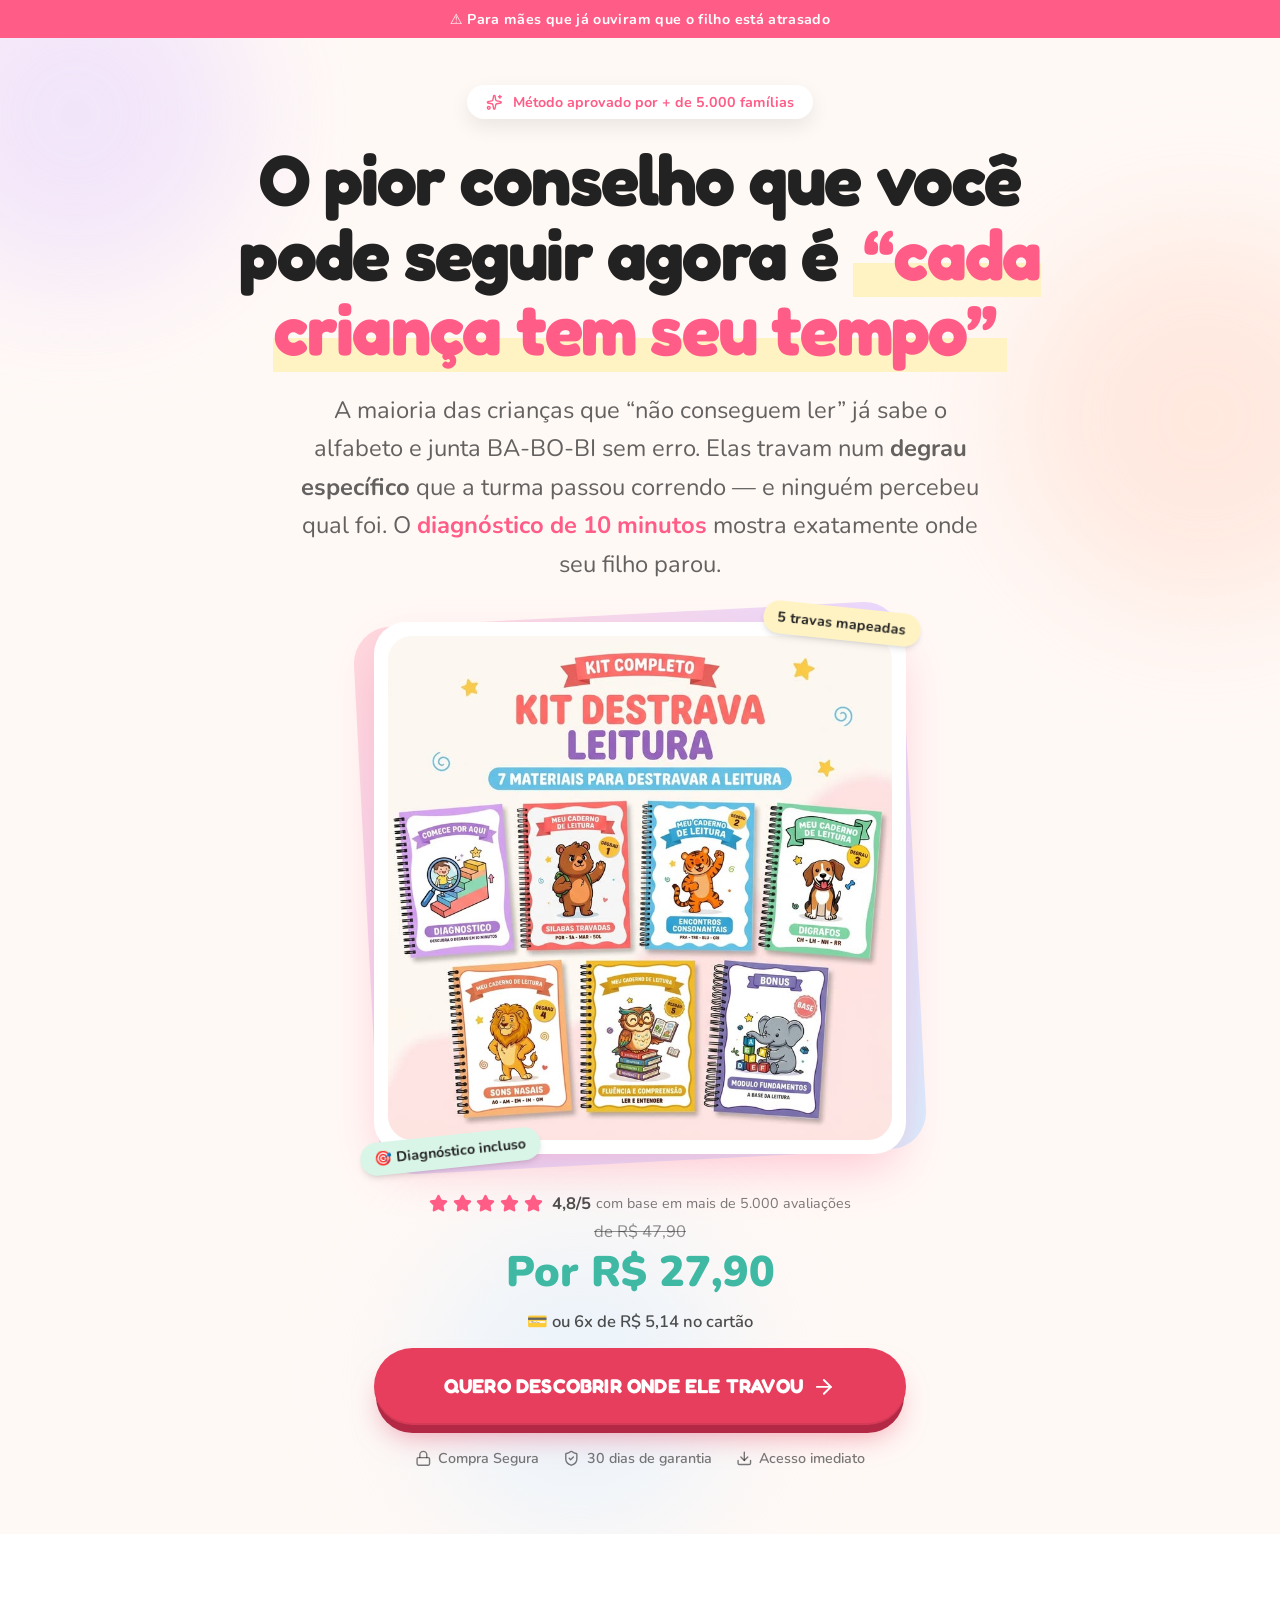
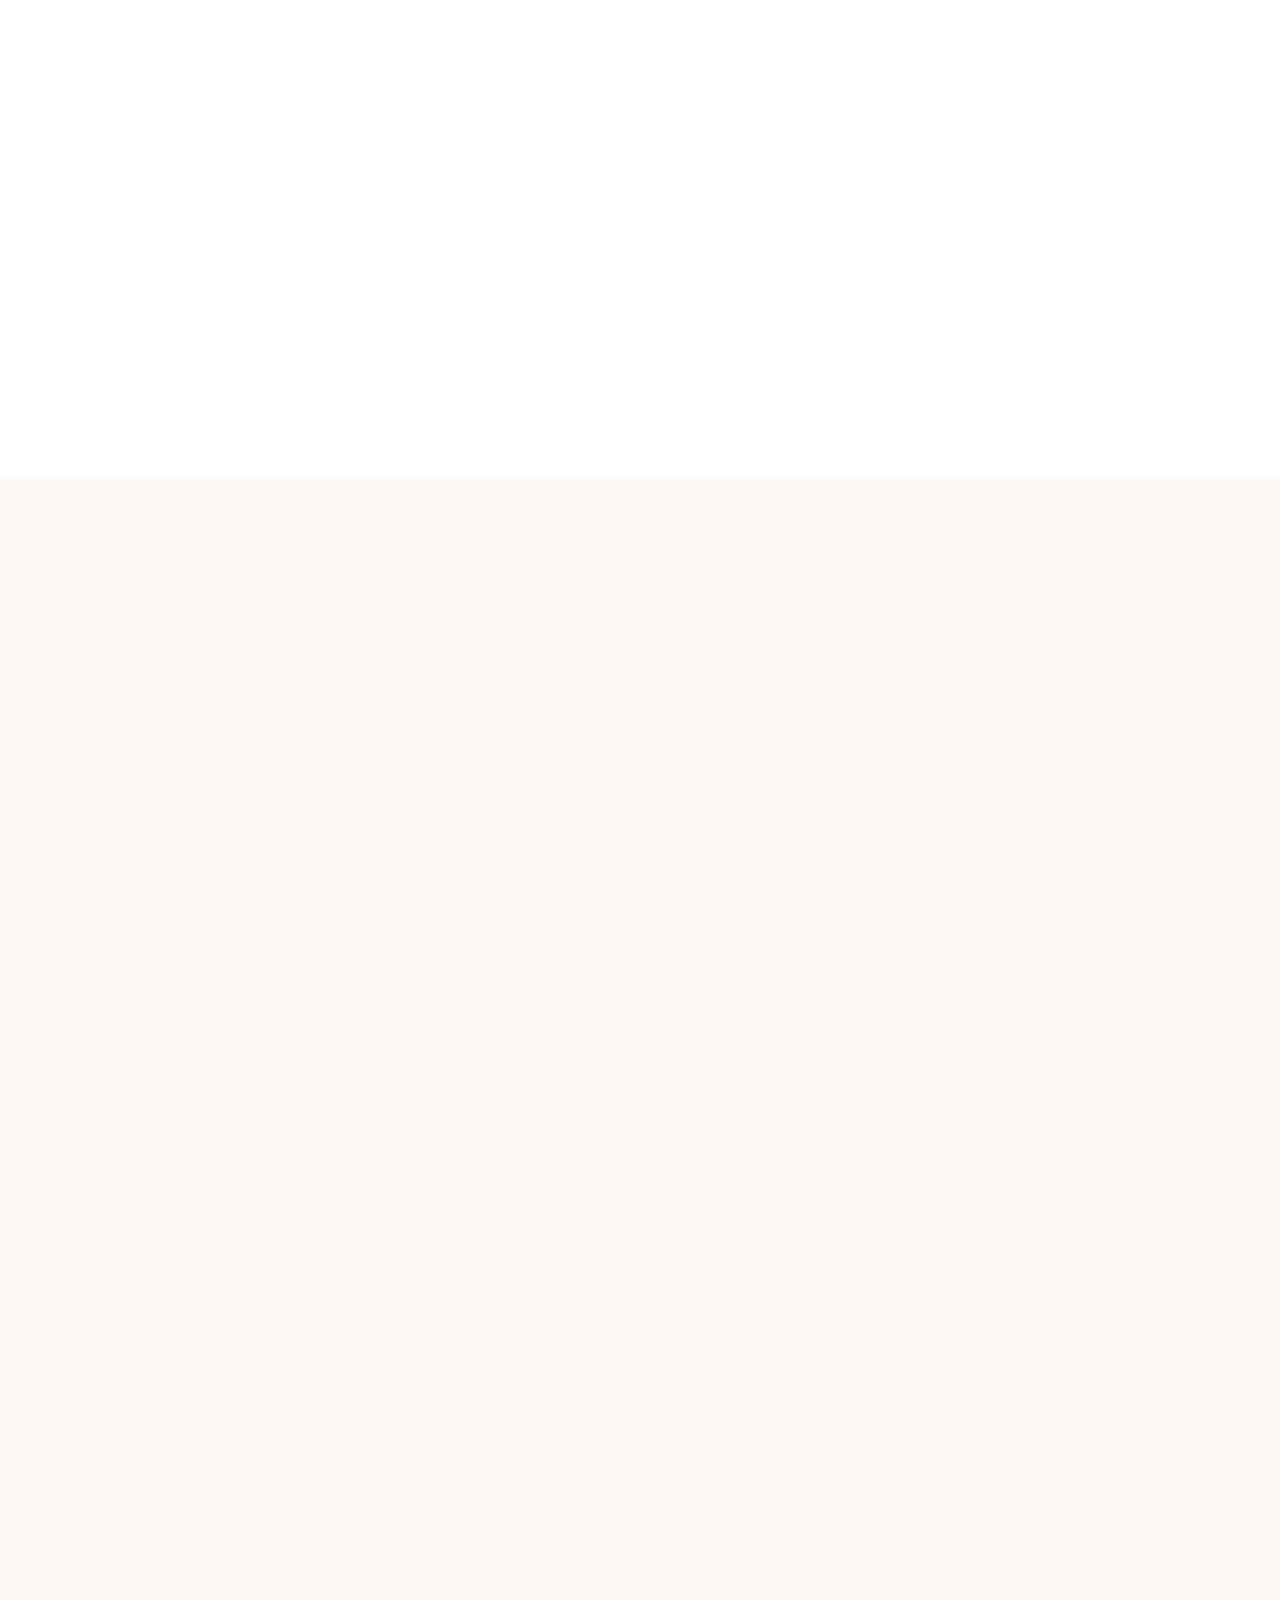
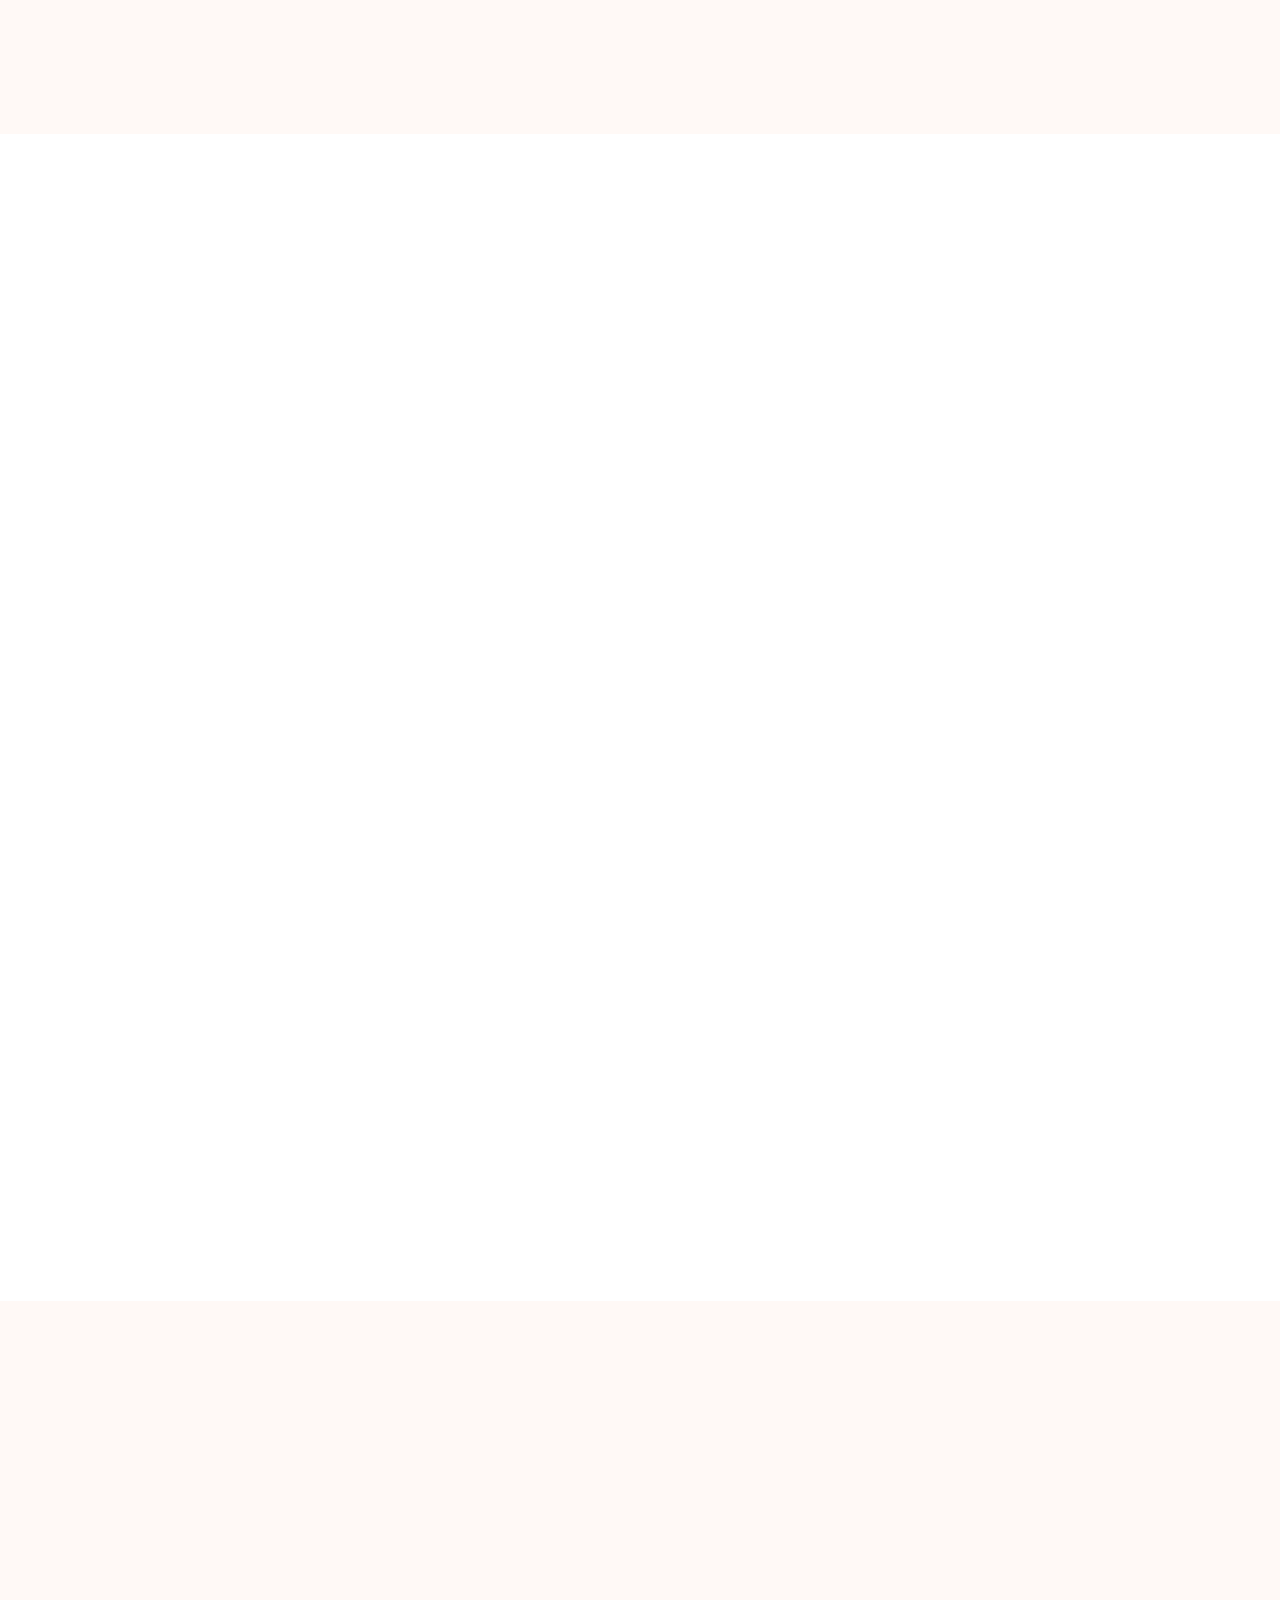
==== commit 96d5feca: "Remove a seção de depoimentos em vídeo Retirada por suspeita de estar prejudicando a conversão. Saem" ====
--- a/index.html
+++ b/index.html
@@ -1,5 +1,5 @@
 <!DOCTYPE html><html lang="pt-BR"><head>
-<link rel="icon" href="./images/favicon.ico?v=2" type="image/x-icon"/><link rel="apple-touch-icon" sizes="180x180" href="./images/apple-touch-icon.png"/><link rel="icon" type="image/png" sizes="512x512" href="./images/icon-512.png"/><meta name="theme-color" content="#FF5D87"/><meta charSet="utf-8"/><meta name="viewport" content="width=device-width, initial-scale=1"/><link rel="preload" as="image" href="./images/kit-capa.jpg" fetchPriority="high"/><link rel="stylesheet" href="./assets/styles.css" data-precedence="default"/><link rel="stylesheet" href="https://fonts.googleapis.com/css2?family=Fredoka:wght@600;700&amp;family=Nunito:wght@400;600;700;800&amp;display=swap" media="all" data-precedence="default"/><title>Kit Destrava Leitura — Descubra onde a leitura do seu filho travou</title><meta name="author" content="Kit Destrava Leitura"/><meta property="og:title" content="Kit Destrava Leitura"/><meta property="og:description" content="Seu filho não é lento. Ele pulou um degrau. Descubra em 10 minutos onde a leitura dele travou — e destrave com o material certo."/><meta property="og:type" content="website"/><meta name="twitter:card" content="summary"/><meta name="twitter:site" content="@Lovable"/><meta name="twitter:title" content="Kit Destrava Leitura"/><meta name="twitter:description" content="Seu filho não é lento. Ele pulou um degrau. Descubra em 10 minutos onde a leitura dele travou — e destrave com o material certo."/><meta property="og:image" content="./images/social.webp"/><meta name="twitter:image" content="./images/social.webp"/><meta name="description" content="Para crianças de 6 a 9 anos que já deveriam estar lendo. Diagnóstico de 10 minutos + 5 cadernos, um para cada trava da leitura. Acesso imediato."/><link rel="preconnect" href="https://fonts.googleapis.com"/><link rel="preconnect" href="https://fonts.gstatic.com" crossorigin="anonymous"/><link rel="dns-prefetch" href="https://fonts.googleapis.com"/><link rel="dns-prefetch" href="https://fonts.gstatic.com"/><link rel="dns-prefetch" href="https://pay.cakto.com.br"/><link rel="dns-prefetch" href="https://connect.facebook.net"/><script>!function(i,n){i._plt=i._plt||(n&&n.timeOrigin?n.timeOrigin+n.now():Date.now())}(window,performance);</script><link rel="preload" href="https://scripts.converteai.net/lib/js/smartplayer-wc/v4/smartplayer.js" as="script"/><link rel="preload" href="https://scripts.converteai.net/141468aa-0e0b-4b46-b784-a9403b5f9a1c/players/6a9b6aaf3819a20ef88f09ed/v4/player.js" as="script"/><link rel="preload" href="https://cdn.converteai.net/141468aa-0e0b-4b46-b784-a9403b5f9a1c/6a9b6a9cc129d53222299cc6/main.m3u8" as="fetch" crossorigin="anonymous"/><link rel="dns-prefetch" href="https://cdn.converteai.net"/><link rel="dns-prefetch" href="https://scripts.converteai.net"/><link rel="dns-prefetch" href="https://images.converteai.net"/><link rel="dns-prefetch" href="https://license.vturb.com"/><link rel="preload" as="image" href="./images/kit-capa.jpg" fetchpriority="high"/><script>
+<link rel="icon" href="./images/favicon.ico?v=2" type="image/x-icon"/><link rel="apple-touch-icon" sizes="180x180" href="./images/apple-touch-icon.png"/><link rel="icon" type="image/png" sizes="512x512" href="./images/icon-512.png"/><meta name="theme-color" content="#FF5D87"/><meta charSet="utf-8"/><meta name="viewport" content="width=device-width, initial-scale=1"/><link rel="preload" as="image" href="./images/kit-capa.jpg" fetchPriority="high"/><link rel="stylesheet" href="./assets/styles.css" data-precedence="default"/><link rel="stylesheet" href="https://fonts.googleapis.com/css2?family=Fredoka:wght@600;700&amp;family=Nunito:wght@400;600;700;800&amp;display=swap" media="all" data-precedence="default"/><title>Kit Destrava Leitura — Descubra onde a leitura do seu filho travou</title><meta name="author" content="Kit Destrava Leitura"/><meta property="og:title" content="Kit Destrava Leitura"/><meta property="og:description" content="Seu filho não é lento. Ele pulou um degrau. Descubra em 10 minutos onde a leitura dele travou — e destrave com o material certo."/><meta property="og:type" content="website"/><meta name="twitter:card" content="summary"/><meta name="twitter:site" content="@Lovable"/><meta name="twitter:title" content="Kit Destrava Leitura"/><meta name="twitter:description" content="Seu filho não é lento. Ele pulou um degrau. Descubra em 10 minutos onde a leitura dele travou — e destrave com o material certo."/><meta property="og:image" content="./images/social.webp"/><meta name="twitter:image" content="./images/social.webp"/><meta name="description" content="Para crianças de 6 a 9 anos que já deveriam estar lendo. Diagnóstico de 10 minutos + 5 cadernos, um para cada trava da leitura. Acesso imediato."/><link rel="preconnect" href="https://fonts.googleapis.com"/><link rel="preconnect" href="https://fonts.gstatic.com" crossorigin="anonymous"/><link rel="dns-prefetch" href="https://fonts.googleapis.com"/><link rel="dns-prefetch" href="https://fonts.gstatic.com"/><link rel="dns-prefetch" href="https://pay.cakto.com.br"/><link rel="dns-prefetch" href="https://connect.facebook.net"/><link rel="preload" as="image" href="./images/kit-capa.jpg" fetchpriority="high"/><script>
 !function(f,b,e,v,n,t,s){if(f.fbq)return;n=f.fbq=function(){n.callMethod?
 n.callMethod.apply(n,arguments):n.queue.push(arguments)};if(!f._fbq)f._fbq=n;
 n.push=n;n.loaded=!0;n.version='2.0';n.queue=[];t=b.createElement(e);t.async=!0;
@@ -9,143 +9,7 @@
 fbq('track','PageView');
 </script>
 <noscript><img height="1" width="1" style="display:none" alt="" src="https://www.facebook.com/tr?id=1523372202876250&ev=PageView&noscript=1"/></noscript>
-</head><body><!--$--><div class="min-h-screen bg-background text-foreground font-sans antialiased overflow-x-hidden"><div class="bg-[#FF5D87] text-white text-center text-[11px] md:text-xs font-bold tracking-wide py-2 px-4">⚠️ Para mães que já ouviram que o filho está atrasado</div><section class="relative px-5 pt-10 pb-14 overflow-hidden"><div class="pointer-events-none absolute -top-20 -left-20 w-72 h-72 rounded-full bg-[#E9D8FD] opacity-60 blur-3xl blob"></div><div class="pointer-events-none absolute top-40 -right-24 w-80 h-80 rounded-full bg-[#FFE2D6] opacity-70 blur-3xl blob"></div><div class="pointer-events-none absolute bottom-0 left-1/3 w-64 h-64 rounded-full bg-[#D8EEFF] opacity-50 blur-3xl blob"></div><div class="relative max-w-3xl mx-auto text-center"><div class="inline-flex items-center gap-2 bg-white rounded-full px-4 py-1.5 mb-5 shadow-[var(--shadow-card)] text-xs font-bold text-[#FF5D87]"><svg xmlns="http://www.w3.org/2000/svg" width="24" height="24" viewBox="0 0 24 24" fill="none" stroke="currentColor" stroke-width="2" stroke-linecap="round" stroke-linejoin="round" class="lucide lucide-sparkles w-3.5 h-3.5" aria-hidden="true"><path d="M11.017 2.814a1 1 0 0 1 1.966 0l1.051 5.558a2 2 0 0 0 1.594 1.594l5.558 1.051a1 1 0 0 1 0 1.966l-5.558 1.051a2 2 0 0 0-1.594 1.594l-1.051 5.558a1 1 0 0 1-1.966 0l-1.051-5.558a2 2 0 0 0-1.594-1.594l-5.558-1.051a1 1 0 0 1 0-1.966l5.558-1.051a2 2 0 0 0 1.594-1.594z"></path><path d="M20 2v4"></path><path d="M22 4h-4"></path><circle cx="4" cy="20" r="2"></circle></svg> Método aprovado por + de 5.000 famílias</div><h1 class="font-display text-4xl md:text-6xl font-bold tracking-tight leading-[1.05] mb-5">O pior conselho que você pode seguir agora é <span class="highlight-underline">“cada criança tem seu tempo”</span></h1><p class="text-base md:text-xl text-foreground/70 mb-8 max-w-xl mx-auto leading-relaxed">A maioria das crianças que “não conseguem ler” já sabe o alfabeto e junta BA-BO-BI sem erro. Elas travam num <strong>degrau específico</strong> que a turma passou correndo — e ninguém percebeu qual foi. O <strong class="text-[#FF5D87]">diagnóstico de 10 minutos</strong> mostra exatamente onde seu filho parou.</p><div class="relative mx-auto max-w-md mb-8"><div class="absolute inset-0 bg-gradient-to-br from-[#FFD9DD] via-[#E9D8FD] to-[#D8EEFF] rounded-[36px] rotate-[-3deg] scale-[1.03]"></div><div class="relative bg-white rounded-[32px] p-3 shadow-[var(--shadow-premium)] float-soft"><img src="./images/kit-capa.jpg" alt="Kit Destrava Leitura — 7 materiais" width="800" height="800" fetchPriority="high" decoding="async" loading="eager" class="w-full rounded-[24px]"/></div><div class="absolute -top-3 -right-3 bg-[#FFF3C4] text-[#222] text-xs font-bold rounded-full px-3 py-1.5 shadow-md rotate-6">5 travas mapeadas</div><div class="absolute -bottom-3 -left-3 bg-[#D9F5E8] text-[#222] text-xs font-bold rounded-full px-3 py-1.5 shadow-md -rotate-6">🎯 Diagnóstico incluso</div></div><div class="flex flex-col items-center gap-1 mb-3"><div class="flex items-center gap-1 text-[#FF5D87]"><svg xmlns="http://www.w3.org/2000/svg" width="24" height="24" viewBox="0 0 24 24" fill="none" stroke="currentColor" stroke-width="2" stroke-linecap="round" stroke-linejoin="round" class="lucide lucide-star w-4 h-4 fill-[#FF5D87]" aria-hidden="true"><path d="M11.525 2.295a.53.53 0 0 1 .95 0l2.31 4.679a2.123 2.123 0 0 0 1.595 1.16l5.166.756a.53.53 0 0 1 .294.904l-3.736 3.638a2.123 2.123 0 0 0-.611 1.878l.882 5.14a.53.53 0 0 1-.771.56l-4.618-2.428a2.122 2.122 0 0 0-1.973 0L6.396 21.01a.53.53 0 0 1-.77-.56l.881-5.139a2.122 2.122 0 0 0-.611-1.879L2.16 9.795a.53.53 0 0 1 .294-.906l5.165-.755a2.122 2.122 0 0 0 1.597-1.16z"></path></svg><svg xmlns="http://www.w3.org/2000/svg" width="24" height="24" viewBox="0 0 24 24" fill="none" stroke="currentColor" stroke-width="2" stroke-linecap="round" stroke-linejoin="round" class="lucide lucide-star w-4 h-4 fill-[#FF5D87]" aria-hidden="true"><path d="M11.525 2.295a.53.53 0 0 1 .95 0l2.31 4.679a2.123 2.123 0 0 0 1.595 1.16l5.166.756a.53.53 0 0 1 .294.904l-3.736 3.638a2.123 2.123 0 0 0-.611 1.878l.882 5.14a.53.53 0 0 1-.771.56l-4.618-2.428a2.122 2.122 0 0 0-1.973 0L6.396 21.01a.53.53 0 0 1-.77-.56l.881-5.139a2.122 2.122 0 0 0-.611-1.879L2.16 9.795a.53.53 0 0 1 .294-.906l5.165-.755a2.122 2.122 0 0 0 1.597-1.16z"></path></svg><svg xmlns="http://www.w3.org/2000/svg" width="24" height="24" viewBox="0 0 24 24" fill="none" stroke="currentColor" stroke-width="2" stroke-linecap="round" stroke-linejoin="round" class="lucide lucide-star w-4 h-4 fill-[#FF5D87]" aria-hidden="true"><path d="M11.525 2.295a.53.53 0 0 1 .95 0l2.31 4.679a2.123 2.123 0 0 0 1.595 1.16l5.166.756a.53.53 0 0 1 .294.904l-3.736 3.638a2.123 2.123 0 0 0-.611 1.878l.882 5.14a.53.53 0 0 1-.771.56l-4.618-2.428a2.122 2.122 0 0 0-1.973 0L6.396 21.01a.53.53 0 0 1-.77-.56l.881-5.139a2.122 2.122 0 0 0-.611-1.879L2.16 9.795a.53.53 0 0 1 .294-.906l5.165-.755a2.122 2.122 0 0 0 1.597-1.16z"></path></svg><svg xmlns="http://www.w3.org/2000/svg" width="24" height="24" viewBox="0 0 24 24" fill="none" stroke="currentColor" stroke-width="2" stroke-linecap="round" stroke-linejoin="round" class="lucide lucide-star w-4 h-4 fill-[#FF5D87]" aria-hidden="true"><path d="M11.525 2.295a.53.53 0 0 1 .95 0l2.31 4.679a2.123 2.123 0 0 0 1.595 1.16l5.166.756a.53.53 0 0 1 .294.904l-3.736 3.638a2.123 2.123 0 0 0-.611 1.878l.882 5.14a.53.53 0 0 1-.771.56l-4.618-2.428a2.122 2.122 0 0 0-1.973 0L6.396 21.01a.53.53 0 0 1-.77-.56l.881-5.139a2.122 2.122 0 0 0-.611-1.879L2.16 9.795a.53.53 0 0 1 .294-.906l5.165-.755a2.122 2.122 0 0 0 1.597-1.16z"></path></svg><svg xmlns="http://www.w3.org/2000/svg" width="24" height="24" viewBox="0 0 24 24" fill="none" stroke="currentColor" stroke-width="2" stroke-linecap="round" stroke-linejoin="round" class="lucide lucide-star w-4 h-4 fill-[#FF5D87]" aria-hidden="true"><path d="M11.525 2.295a.53.53 0 0 1 .95 0l2.31 4.679a2.123 2.123 0 0 0 1.595 1.16l5.166.756a.53.53 0 0 1 .294.904l-3.736 3.638a2.123 2.123 0 0 0-.611 1.878l.882 5.14a.53.53 0 0 1-.771.56l-4.618-2.428a2.122 2.122 0 0 0-1.973 0L6.396 21.01a.53.53 0 0 1-.77-.56l.881-5.139a2.122 2.122 0 0 0-.611-1.879L2.16 9.795a.53.53 0 0 1 .294-.906l5.165-.755a2.122 2.122 0 0 0 1.597-1.16z"></path></svg><span class="ml-1 text-sm font-bold text-foreground/80">4,8/5</span><span class="text-xs text-foreground/60">com base em mais de 5.000 avaliações</span></div><div class="flex flex-col items-center gap-1 leading-none"><span class="text-sm text-foreground/50 line-through">de R$ 47,90</span><span class="text-3xl md:text-4xl font-black text-[#3FB8A4]">Por R$ 27,90</span></div></div><p class="mb-3 text-sm font-semibold text-foreground/80">💳 ou 6x de R$ 5,14 no cartão</p><a href="#oferta" class="btn-primary max-w-md mx-auto">QUERO DESCOBRIR ONDE ELE TRAVOU <svg xmlns="http://www.w3.org/2000/svg" width="24" height="24" viewBox="0 0 24 24" fill="none" stroke="currentColor" stroke-width="2" stroke-linecap="round" stroke-linejoin="round" class="lucide lucide-arrow-right w-5 h-5" aria-hidden="true"><path d="M5 12h14"></path><path d="m12 5 7 7-7 7"></path></svg></a><div class="mt-5"><div class="flex flex-wrap justify-center gap-x-5 gap-y-2 text-xs font-semibold text-foreground/60"><div class="flex items-center gap-1.5"><svg xmlns="http://www.w3.org/2000/svg" width="24" height="24" viewBox="0 0 24 24" fill="none" stroke="currentColor" stroke-width="2" stroke-linecap="round" stroke-linejoin="round" class="lucide lucide-lock w-3.5 h-3.5" aria-hidden="true"><rect width="18" height="11" x="3" y="11" rx="2" ry="2"></rect><path d="M7 11V7a5 5 0 0 1 10 0v4"></path></svg> Compra Segura</div><div class="flex items-center gap-1.5"><svg xmlns="http://www.w3.org/2000/svg" width="24" height="24" viewBox="0 0 24 24" fill="none" stroke="currentColor" stroke-width="2" stroke-linecap="round" stroke-linejoin="round" class="lucide lucide-shield-check w-3.5 h-3.5" aria-hidden="true"><path d="M20 13c0 5-3.5 7.5-7.66 8.95a1 1 0 0 1-.67-.01C7.5 20.5 4 18 4 13V6a1 1 0 0 1 1-1c2 0 4.5-1.2 6.24-2.72a1.17 1.17 0 0 1 1.52 0C14.51 3.81 17 5 19 5a1 1 0 0 1 1 1z"></path><path d="m9 12 2 2 4-4"></path></svg> 30 dias de garantia</div><div class="flex items-center gap-1.5"><svg xmlns="http://www.w3.org/2000/svg" width="24" height="24" viewBox="0 0 24 24" fill="none" stroke="currentColor" stroke-width="2" stroke-linecap="round" stroke-linejoin="round" class="lucide lucide-download w-3.5 h-3.5" aria-hidden="true"><path d="M12 15V3"></path><path d="M21 15v4a2 2 0 0 1-2 2H5a2 2 0 0 1-2-2v-4"></path><path d="m7 10 5 5 5-5"></path></svg> Acesso imediato</div></div></div></div></section><section class="px-5 py-16 bg-white"><div class="max-w-3xl mx-auto"><div class="text-center mb-10"><span class="inline-block bg-[#FFD9DD] text-[#FF5D87] text-xs font-bold uppercase tracking-wider rounded-full px-3 py-1 mb-3">Você reconhece?</span><h2 class="font-display text-3xl md:text-4xl font-bold leading-tight">Se você já ouviu isso,<br/>seu filho <span class="text-[#FF5D87]">travou num degrau</span></h2></div><div class="grid gap-4 md:grid-cols-2"><div class="rounded-[28px] p-6 shadow-[var(--shadow-card)] transition-transform hover:-translate-y-1" style="background:#FFD9DD"><div class="text-3xl mb-3">😔</div><h3 class="font-display font-bold text-lg mb-1.5">“Ele sabe as letras, mas não lê”</h3><p class="text-sm text-foreground/70 leading-relaxed">Recita o alfabeto inteiro, lê BOLA sem esforço — e trava em PRATO, PORTA, GALINHA.<span style="display:block;margin-top:8px;font-weight:700;color:#d63a63">Enquanto a turma já está lendo textos, ele ainda está soletrando.</span></p></div><div class="rounded-[28px] p-6 shadow-[var(--shadow-card)] transition-transform hover:-translate-y-1" style="background:#E9D8FD"><div class="text-3xl mb-3">😣</div><h3 class="font-display font-bold text-lg mb-1.5">Ele lê palavra por palavra e não entende nada</h3><p class="text-sm text-foreground/70 leading-relaxed">Chega no fim da frase e não sabe dizer o que acabou de ler.<span style="display:block;margin-top:8px;font-weight:700;color:#d63a63">Ele erra a prova inteira não porque não sabe a matéria… mas porque não consegue ler o enunciado.</span></p></div><div class="rounded-[28px] p-6 shadow-[var(--shadow-card)] transition-transform hover:-translate-y-1" style="background:#D8EEFF"><div class="text-3xl mb-3">📉</div><h3 class="font-display font-bold text-lg mb-1.5">A professora chamou você pra conversar</h3><p class="text-sm text-foreground/70 leading-relaxed">E você ficou sem resposta para dar.<span style="display:block;margin-top:8px;font-weight:700;color:#d63a63">Você saiu da reunião com vergonha e sem saber o que fazer em casa.</span></p></div><div class="rounded-[28px] p-6 shadow-[var(--shadow-card)] transition-transform hover:-translate-y-1" style="background:#FFE2D6"><div class="text-3xl mb-3">🥺</div><h3 class="font-display font-bold text-lg mb-1.5">Ele já começou a se esconder</h3><p class="text-sm text-foreground/70 leading-relaxed">Some na hora da leitura em voz alta. Diz que esqueceu o livro.<span style="display:block;margin-top:8px;font-weight:700;color:#d63a63">Ele já está construindo a ideia de que é burro. E isso fica.</span></p></div></div><p class="text-center mt-10 text-base md:text-lg text-foreground/70 max-w-xl mx-auto">Enquanto você espera <strong class="text-foreground">“o tempo dele”</strong>, a distância só aumenta.<br/><strong class="text-foreground">Cada mês parado é um mês a mais de atraso.</strong></p></div></section><section class="px-5 py-16 bg-background"><div class="max-w-3xl mx-auto text-center"><span class="inline-block bg-[#D9F5E8] text-[#1f7a5a] text-xs font-bold uppercase tracking-wider rounded-full px-3 py-1 mb-3">A solução</span><h2 class="font-display text-3xl md:text-4xl font-bold leading-tight mb-5">O Método do Degrau Perdido</h2><p class="text-base md:text-lg text-foreground/70 mb-8 max-w-xl mx-auto leading-relaxed">A leitura se constrói em degraus, e cada um depende do anterior. Quando a criança pula um, tudo que vem depois desaba — e de fora parece que ela simplesmente “não consegue ler”. O Kit <strong>identifica o degrau exato</strong> onde seu filho parou e entrega o material dali em diante.</p><h3 class="font-display text-2xl md:text-3xl font-bold mb-5">Exemplos de atividades</h3><div class="relative mx-auto max-w-3xl md:max-w-4xl mb-8 px-6 md:px-10"><div class="relative" role="region" aria-roledescription="carousel" aria-label="Carrossel com páginas e capas do material"><div class="overflow-hidden rounded-2xl"><div class="flex -ml-4" id="carousel-track" style="transition: transform 0.35s cubic-bezier(0.4, 0, 0.2, 1);"><div role="group" aria-roledescription="slide" class="min-w-0 shrink-0 grow-0 basis-full pl-4"><img src="./images/caderno-porquinho.jpg" alt="Capa Meu Caderno de Leitura — Porquinho" width="900" height="1125" class="w-full h-auto aspect-[1229/1536] object-contain" loading="eager" decoding="async" fetchPriority="low"/></div><div role="group" aria-roledescription="slide" class="min-w-0 shrink-0 grow-0 basis-full pl-4"><img src="./images/caderno-casinha.jpg" alt="Capa Meu Caderno de Leitura — Casinha" width="900" height="1125" class="w-full h-auto aspect-[1229/1536] object-contain" loading="eager" decoding="async" fetchPriority="low"/></div><div role="group" aria-roledescription="slide" class="min-w-0 shrink-0 grow-0 basis-full pl-4"><img src="./images/caderno-leitura.jpg" alt="Capa do caderno de leitura" width="900" height="1125" class="w-full h-auto aspect-[1229/1536] object-contain" loading="lazy" decoding="async" fetchPriority="auto"/></div><div role="group" aria-roledescription="slide" class="min-w-0 shrink-0 grow-0 basis-full pl-4"><img src="./images/pipoca-malucca.jpg" alt="Atividade A Pipoca Maluca" width="900" height="1125" class="w-full h-auto aspect-[1229/1536] object-contain" loading="lazy" decoding="async" fetchPriority="auto"/></div><div role="group" aria-roledescription="slide" class="min-w-0 shrink-0 grow-0 basis-full pl-4"><img src="./images/pato-agitado.jpg" alt="Atividade O Pato Agitado" width="900" height="1125" class="w-full h-auto aspect-[1229/1536] object-contain" loading="lazy" decoding="async" fetchPriority="auto"/></div><div role="group" aria-roledescription="slide" class="min-w-0 shrink-0 grow-0 basis-full pl-4"><img src="./images/laco-rosa.jpg" alt="Atividade O Laço Rosa" width="900" height="1125" class="w-full h-auto aspect-[1229/1536] object-contain" loading="lazy" decoding="async" fetchPriority="auto"/></div><div role="group" aria-roledescription="slide" class="min-w-0 shrink-0 grow-0 basis-full pl-4"><img src="./images/gato-guto.jpg" alt="Atividade O Gato Guto" width="900" height="1125" class="w-full h-auto aspect-[1229/1536] object-contain" loading="lazy" decoding="async" fetchPriority="auto"/></div><div role="group" aria-roledescription="slide" class="min-w-0 shrink-0 grow-0 basis-full pl-4"><img src="./images/galinha-pintadinha.jpg" alt="Atividade A Galinha Pintadinha" width="900" height="1125" class="w-full h-auto aspect-[1229/1536] object-contain" loading="lazy" decoding="async" fetchPriority="auto"/></div><div role="group" aria-roledescription="slide" class="min-w-0 shrink-0 grow-0 basis-full pl-4"><img src="./images/sapo-no-lago.jpg" alt="Atividade O Sapo no Lago" width="900" height="1125" class="w-full h-auto aspect-[1229/1536] object-contain" loading="lazy" decoding="async" fetchPriority="auto"/></div><div role="group" aria-roledescription="slide" class="min-w-0 shrink-0 grow-0 basis-full pl-4"><img src="./images/vaca-mimosa.jpg" alt="Atividade A Vaca Mimosa" width="900" height="1125" class="w-full h-auto aspect-[1229/1536] object-contain" loading="lazy" decoding="async" fetchPriority="auto"/></div><div role="group" aria-roledescription="slide" class="min-w-0 shrink-0 grow-0 basis-full pl-4"><img src="./images/arvore-alta.jpg" alt="Atividade A Árvore Alta" width="900" height="1125" class="w-full h-auto aspect-[1229/1536] object-contain" loading="lazy" decoding="async" fetchPriority="auto"/></div></div></div><button id="prev-slide" aria-label="Slide anterior" class="inline-flex items-center justify-center gap-2 whitespace-nowrap text-sm font-medium cursor-pointer transition-all hover:scale-110 active:scale-95 absolute h-10 w-10 rounded-full top-1/2 -translate-y-1/2 left-0 md:-left-4 border-0 bg-white text-foreground shadow-[var(--shadow-card)] z-20"><svg xmlns="http://www.w3.org/2000/svg" width="20" height="20" viewBox="0 0 24 24" fill="none" stroke="currentColor" stroke-width="2.5" stroke-linecap="round" stroke-linejoin="round" class="lucide lucide-arrow-left"><path d="m12 19-7-7 7-7"></path><path d="M19 12H5"></path></svg><span class="sr-only">Previous slide</span></button><button id="next-slide" aria-label="Próximo slide" class="inline-flex items-center justify-center gap-2 whitespace-nowrap text-sm font-medium cursor-pointer transition-all hover:scale-110 active:scale-95 absolute h-10 w-10 rounded-full top-1/2 -translate-y-1/2 right-0 md:-right-4 border-0 bg-white text-foreground shadow-[var(--shadow-card)] z-20"><svg xmlns="http://www.w3.org/2000/svg" width="20" height="20" viewBox="0 0 24 24" fill="none" stroke="currentColor" stroke-width="2.5" stroke-linecap="round" stroke-linejoin="round" class="lucide lucide-arrow-right"><path d="M5 12h14"></path><path d="m12 5 7 7-7 7"></path></svg><span class="sr-only">Next slide</span></button></div></div><div class="grid gap-3 md:grid-cols-2 text-left"><div class="flex gap-2.5 items-start bg-white rounded-2xl p-3.5 shadow-[var(--shadow-card)]"><svg xmlns="http://www.w3.org/2000/svg" width="24" height="24" viewBox="0 0 24 24" fill="none" stroke="currentColor" stroke-width="2" stroke-linecap="round" stroke-linejoin="round" class="lucide lucide-circle-check w-5 h-5 text-[#FF5D87] shrink-0 mt-0.5" aria-hidden="true"><circle cx="12" cy="12" r="10"></circle><path d="m9 12 2 2 4-4"></path></svg><span class="text-sm font-semibold">Diagnóstico de 10 minutos</span></div><div class="flex gap-2.5 items-start bg-white rounded-2xl p-3.5 shadow-[var(--shadow-card)]"><svg xmlns="http://www.w3.org/2000/svg" width="24" height="24" viewBox="0 0 24 24" fill="none" stroke="currentColor" stroke-width="2" stroke-linecap="round" stroke-linejoin="round" class="lucide lucide-circle-check w-5 h-5 text-[#FF5D87] shrink-0 mt-0.5" aria-hidden="true"><circle cx="12" cy="12" r="10"></circle><path d="m9 12 2 2 4-4"></path></svg><span class="text-sm font-semibold">As 5 travas da leitura</span></div><div class="flex gap-2.5 items-start bg-white rounded-2xl p-3.5 shadow-[var(--shadow-card)]"><svg xmlns="http://www.w3.org/2000/svg" width="24" height="24" viewBox="0 0 24 24" fill="none" stroke="currentColor" stroke-width="2" stroke-linecap="round" stroke-linejoin="round" class="lucide lucide-circle-check w-5 h-5 text-[#FF5D87] shrink-0 mt-0.5" aria-hidden="true"><circle cx="12" cy="12" r="10"></circle><path d="m9 12 2 2 4-4"></path></svg><span class="text-sm font-semibold">Leitura com compreensão</span></div><div class="flex gap-2.5 items-start bg-white rounded-2xl p-3.5 shadow-[var(--shadow-card)]"><svg xmlns="http://www.w3.org/2000/svg" width="24" height="24" viewBox="0 0 24 24" fill="none" stroke="currentColor" stroke-width="2" stroke-linecap="round" stroke-linejoin="round" class="lucide lucide-circle-check w-5 h-5 text-[#FF5D87] shrink-0 mt-0.5" aria-hidden="true"><circle cx="12" cy="12" r="10"></circle><path d="m9 12 2 2 4-4"></path></svg><span class="text-sm font-semibold">Fluência sem soletrar</span></div></div></div></section><section class="px-5 py-16" style="background:#FFE2D6"><div class="max-w-3xl mx-auto"><div class="text-center mb-10"><span class="inline-block bg-[#E9D8FD] text-[#5b2a9e] text-xs font-bold uppercase tracking-wider rounded-full px-3 py-1 mb-3">O que você recebe</span><h2 class="font-display text-3xl md:text-4xl font-bold leading-tight">🎁 E ainda vêm 6 bônus para destravar de vez a leitura do seu filho 📚</h2></div><div class="grid gap-4 grid-cols-2 md:grid-cols-2"><div class="relative rounded-[22px] p-3 md:p-5 bg-white border-2 border-dashed border-[#FFD966] shadow-[var(--shadow-card)] transition-transform hover:-translate-y-1"><div class="absolute -top-3 left-3 bg-[#FF5D87] text-white text-[10px] md:text-xs font-black uppercase tracking-wider rounded-full px-2.5 py-1 shadow-sm">Bônus</div><div class="bg-[#FFF9F6] rounded-[16px] p-2 mb-3 mt-2"><img src="./images/pre-silabicos.jpg" alt="Módulo Fundamentos" width="600" height="800" loading="lazy" decoding="async" fetchPriority="low" class="w-full h-36 md:h-64 object-contain rounded-[12px]"/></div><h3 class="font-display font-bold text-sm md:text-lg mb-1 leading-tight">Módulo Fundamentos</h3><p class="text-[11px] md:text-sm text-foreground/70 leading-relaxed mb-2">Se o diagnóstico mostrar que ele travou lá atrás, você já tem a base junto.</p><div class="text-xs md:text-sm font-bold"><span class="text-[#FF5D87] line-through">De <!-- -->R$ 39,90</span> <span class="text-[#22c55e]">GRÁTIS</span></div></div><div class="relative rounded-[22px] p-3 md:p-5 bg-white border-2 border-dashed border-[#FFD966] shadow-[var(--shadow-card)] transition-transform hover:-translate-y-1"><div class="absolute -top-3 left-3 bg-[#FF5D87] text-white text-[10px] md:text-xs font-black uppercase tracking-wider rounded-full px-2.5 py-1 shadow-sm">Bônus</div><div class="bg-[#FFF9F6] rounded-[16px] p-2 mb-3 mt-2"><img src="./images/silabico-alfabetico.jpg" alt="Textinhos do Dia" width="600" height="800" loading="lazy" decoding="async" fetchPriority="low" class="w-full h-36 md:h-64 object-contain rounded-[12px]"/></div><h3 class="font-display font-bold text-sm md:text-lg mb-1 leading-tight">Textinhos do Dia</h3><p class="text-[11px] md:text-sm text-foreground/70 leading-relaxed mb-2">30 leituras curtas com pergunta de interpretação.</p><div class="text-xs md:text-sm font-bold"><span class="text-[#FF5D87] line-through">De <!-- -->R$ 29,90</span> <span class="text-[#22c55e]">GRÁTIS</span></div></div><div class="relative rounded-[22px] p-3 md:p-5 bg-white border-2 border-dashed border-[#FFD966] shadow-[var(--shadow-card)] transition-transform hover:-translate-y-1"><div class="absolute -top-3 left-3 bg-[#FF5D87] text-white text-[10px] md:text-xs font-black uppercase tracking-wider rounded-full px-2.5 py-1 shadow-sm">Bônus</div><div class="bg-[#FFF9F6] rounded-[16px] p-2 mb-3 mt-2"><img src="./images/alfabetico.jpg" alt="Ditado Sem Choro" width="600" height="800" loading="lazy" decoding="async" fetchPriority="low" class="w-full h-36 md:h-64 object-contain rounded-[12px]"/></div><h3 class="font-display font-bold text-sm md:text-lg mb-1 leading-tight">Ditado Sem Choro</h3><p class="text-[11px] md:text-sm text-foreground/70 leading-relaxed mb-2">40 ditados progressivos, do simples ao complexo.</p><div class="text-xs md:text-sm font-bold"><span class="text-[#FF5D87] line-through">De <!-- -->R$ 24,90</span> <span class="text-[#22c55e]">GRÁTIS</span></div></div><div class="relative rounded-[22px] p-3 md:p-5 bg-white border-2 border-dashed border-[#FFD966] shadow-[var(--shadow-card)] transition-transform hover:-translate-y-1"><div class="absolute -top-3 left-3 bg-[#FF5D87] text-white text-[10px] md:text-xs font-black uppercase tracking-wider rounded-full px-2.5 py-1 shadow-sm">Bônus</div><div class="bg-[#FFF9F6] rounded-[16px] p-2 mb-3 mt-2"><img src="./images/silabas-sem-valor.jpg" alt="Quadro de Progresso" width="600" height="800" loading="lazy" decoding="async" fetchPriority="low" class="w-full h-36 md:h-64 object-contain rounded-[12px]"/></div><h3 class="font-display font-bold text-sm md:text-lg mb-1 leading-tight">Quadro de Progresso</h3><p class="text-[11px] md:text-sm text-foreground/70 leading-relaxed mb-2">4 semanas para ele ver a própria evolução e querer continuar.</p><div class="text-xs md:text-sm font-bold"><span class="text-[#FF5D87] line-through">De <!-- -->R$ 19,90</span> <span class="text-[#22c55e]">GRÁTIS</span></div></div><div class="relative rounded-[22px] p-3 md:p-5 bg-white border-2 border-dashed border-[#FFD966] shadow-[var(--shadow-card)] transition-transform hover:-translate-y-1"><div class="absolute -top-3 left-3 bg-[#FF5D87] text-white text-[10px] md:text-xs font-black uppercase tracking-wider rounded-full px-2.5 py-1 shadow-sm">Bônus</div><div class="bg-[#FFF9F6] rounded-[16px] p-2 mb-3 mt-2"><img src="./images/silabas-com-valor.jpg" alt="Guia da Reunião" width="600" height="800" loading="lazy" decoding="async" fetchPriority="low" class="w-full h-36 md:h-64 object-contain rounded-[12px]"/></div><h3 class="font-display font-bold text-sm md:text-lg mb-1 leading-tight">Guia da Reunião</h3><p class="text-[11px] md:text-sm text-foreground/70 leading-relaxed mb-2">O que dizer para a professora e o que pedir à escola.</p><div class="text-xs md:text-sm font-bold"><span class="text-[#FF5D87] line-through">De <!-- -->R$ 24,90</span> <span class="text-[#22c55e]">GRÁTIS</span></div></div><div class="relative rounded-[22px] p-3 md:p-5 bg-white border-2 border-dashed border-[#FFD966] shadow-[var(--shadow-card)] transition-transform hover:-translate-y-1"><div class="absolute -top-3 left-3 bg-[#FF5D87] text-white text-[10px] md:text-xs font-black uppercase tracking-wider rounded-full px-2.5 py-1 shadow-sm">Bônus</div><div class="bg-[#FFF9F6] rounded-[16px] p-2 mb-3 mt-2"><img src="./images/silabas-complexas.jpg" alt="Leitura em Voz Alta Sem Vergonha" width="600" height="800" loading="lazy" decoding="async" fetchPriority="low" class="w-full h-36 md:h-64 object-contain rounded-[12px]"/></div><h3 class="font-display font-bold text-sm md:text-lg mb-1 leading-tight">Leitura em Voz Alta Sem Vergonha</h3><p class="text-[11px] md:text-sm text-foreground/70 leading-relaxed mb-2">Como praticar em casa sem virar briga.</p><div class="text-xs md:text-sm font-bold"><span class="text-[#FF5D87] line-through">De <!-- -->R$ 19,90</span> <span class="text-[#22c55e]">GRÁTIS</span></div></div></div><div class="mt-8 text-center bg-white rounded-[22px] p-4 shadow-[var(--shadow-card)] border-2 border-dashed border-[#FFD966]"><p class="font-display text-base md:text-xl font-bold text-foreground">Total em bônus: <span class="text-[#dc2626] line-through">R$ 159,40</span> <span class="text-[#16a34a]">R$ 0,00 para você</span><span style="display:block;margin-top:10px"><span style="display:inline-block;background:#16a34a;color:#fff;font-size:13px;font-weight:800;letter-spacing:.04em;border-radius:999px;padding:7px 16px">✓ VOCÊ ECONOMIZA R$ 159,40</span></span></p></div></div></section><section class="px-5 py-16 bg-background"><div class="max-w-3xl mx-auto"><div class="text-center mb-10"><span class="inline-block bg-[#FFF3C4] text-[#7a5a00] text-xs font-bold uppercase tracking-wider rounded-full px-3 py-1 mb-3">Benefícios</span><h2 class="font-display text-3xl md:text-4xl font-bold leading-tight">Em poucas semanas seu filho:</h2></div><div class="grid gap-4 grid-cols-2 md:grid-cols-3"><div class="bg-white rounded-[24px] p-5 text-center shadow-[var(--shadow-card)]"><div class="w-12 h-12 rounded-2xl mx-auto mb-3 grid place-items-center" style="background:#FFD9DD"><svg xmlns="http://www.w3.org/2000/svg" width="24" height="24" viewBox="0 0 24 24" fill="none" stroke="currentColor" stroke-width="2" stroke-linecap="round" stroke-linejoin="round" class="lucide lucide-book-open w-6 h-6 text-foreground" aria-hidden="true"><path d="M12 7v14"></path><path d="M3 18a1 1 0 0 1-1-1V4a1 1 0 0 1 1-1h5a4 4 0 0 1 4 4 4 4 0 0 1 4-4h5a1 1 0 0 1 1 1v13a1 1 0 0 1-1 1h-6a3 3 0 0 0-3 3 3 3 0 0 0-3-3z"></path></svg></div><p class="font-display font-bold text-[12.5px] md:text-sm leading-snug">Para de soletrar e lê a frase inteira</p></div><div class="bg-white rounded-[24px] p-5 text-center shadow-[var(--shadow-card)]"><div class="w-12 h-12 rounded-2xl mx-auto mb-3 grid place-items-center" style="background:#FFF3C4"><svg xmlns="http://www.w3.org/2000/svg" width="24" height="24" viewBox="0 0 24 24" fill="none" stroke="currentColor" stroke-width="2" stroke-linecap="round" stroke-linejoin="round" class="lucide lucide-zap w-6 h-6 text-foreground" aria-hidden="true"><path d="M4 14a1 1 0 0 1-.78-1.63l9.9-10.2a.5.5 0 0 1 .86.46l-1.92 6.02A1 1 0 0 0 13 10h7a1 1 0 0 1 .78 1.63l-9.9 10.2a.5.5 0 0 1-.86-.46l1.92-6.02A1 1 0 0 0 11 14z"></path></svg></div><p class="font-display font-bold text-[12.5px] md:text-sm leading-snug">Entende o que está lendo e para de errar prova por causa do enunciado</p></div><div class="bg-white rounded-[24px] p-5 text-center shadow-[var(--shadow-card)]"><div class="w-12 h-12 rounded-2xl mx-auto mb-3 grid place-items-center" style="background:#FFE2D6"><svg xmlns="http://www.w3.org/2000/svg" width="24" height="24" viewBox="0 0 24 24" fill="none" stroke="currentColor" stroke-width="2" stroke-linecap="round" stroke-linejoin="round" class="lucide lucide-heart w-6 h-6 text-foreground" aria-hidden="true"><path d="M2 9.5a5.5 5.5 0 0 1 9.591-3.676.56.56 0 0 0 .818 0A5.49 5.49 0 0 1 22 9.5c0 2.29-1.5 4-3 5.5l-5.492 5.313a2 2 0 0 1-3 .019L5 15c-1.5-1.5-3-3.2-3-5.5"></path></svg></div><p class="font-display font-bold text-[12.5px] md:text-sm leading-snug">Levanta a mão na aula sem vergonha</p></div><div class="bg-white rounded-[24px] p-5 text-center shadow-[var(--shadow-card)]"><div class="w-12 h-12 rounded-2xl mx-auto mb-3 grid place-items-center" style="background:#E9D8FD"><svg xmlns="http://www.w3.org/2000/svg" width="24" height="24" viewBox="0 0 24 24" fill="none" stroke="currentColor" stroke-width="2" stroke-linecap="round" stroke-linejoin="round" class="lucide lucide-brain w-6 h-6 text-foreground" aria-hidden="true"><path d="M12 18V5"></path><path d="M15 13a4.17 4.17 0 0 1-3-4 4.17 4.17 0 0 1-3 4"></path><path d="M17.598 6.5A3 3 0 1 0 12 5a3 3 0 1 0-5.598 1.5"></path><path d="M17.997 5.125a4 4 0 0 1 2.526 5.77"></path><path d="M18 18a4 4 0 0 0 2-7.464"></path><path d="M19.967 17.483A4 4 0 1 1 12 18a4 4 0 1 1-7.967-.517"></path><path d="M6 18a4 4 0 0 1-2-7.464"></path><path d="M6.003 5.125a4 4 0 0 0-2.526 5.77"></path></svg></div><p class="font-display font-bold text-[12.5px] md:text-sm leading-snug">Para de se esconder na hora da leitura</p></div><div class="bg-white rounded-[24px] p-5 text-center shadow-[var(--shadow-card)]"><div class="w-12 h-12 rounded-2xl mx-auto mb-3 grid place-items-center" style="background:#D9F5E8"><svg xmlns="http://www.w3.org/2000/svg" width="24" height="24" viewBox="0 0 24 24" fill="none" stroke="currentColor" stroke-width="2" stroke-linecap="round" stroke-linejoin="round" class="lucide lucide-smile w-6 h-6 text-foreground" aria-hidden="true"><circle cx="12" cy="12" r="10"></circle><path d="M8 14s1.5 2 4 2 4-2 4-2"></path><line x1="9" x2="9.01" y1="9" y2="9"></line><line x1="15" x2="15.01" y1="9" y2="9"></line></svg></div><p class="font-display font-bold text-[12.5px] md:text-sm leading-snug">Começa a acreditar que é capaz</p></div><div class="bg-white rounded-[24px] p-5 text-center shadow-[var(--shadow-card)]"><div class="w-12 h-12 rounded-2xl mx-auto mb-3 grid place-items-center" style="background:#D8EEFF"><svg xmlns="http://www.w3.org/2000/svg" width="24" height="24" viewBox="0 0 24 24" fill="none" stroke="currentColor" stroke-width="2" stroke-linecap="round" stroke-linejoin="round" class="lucide lucide-graduation-cap w-6 h-6 text-foreground" aria-hidden="true"><path d="M21.42 10.922a1 1 0 0 0-.019-1.838L12.83 5.18a2 2 0 0 0-1.66 0L2.6 9.08a1 1 0 0 0 0 1.832l8.57 3.908a2 2 0 0 0 1.66 0z"></path><path d="M22 10v6"></path><path d="M6 12.5V16a6 3 0 0 0 12 0v-3.5"></path></svg></div><p class="font-display font-bold text-[12.5px] md:text-sm leading-snug">E você para de ouvir que ele está atrasado</p></div></div></div></section><section class="px-5 py-16 bg-white"><div class="max-w-3xl mx-auto"><div class="text-center mb-10"><span class="inline-block bg-[#D8EEFF] text-[#1e5a8a] text-xs font-bold uppercase tracking-wider rounded-full px-4 py-1.5 mb-4">Como funciona</span><h2 class="font-display text-3xl md:text-4xl font-bold leading-tight mb-3"><span class="text-[#FF4D8D]">4</span> passos<!-- --> <span class="text-[#FF4D8D]">simples</span></h2><p class="text-base md:text-lg text-foreground/70">Você compra e recebe seu acesso rapidinho!</p></div><div class="grid gap-4"><div class="flex items-center gap-4 md:gap-6 rounded-[28px] p-5 md:p-6 shadow-[var(--shadow-card)]" style="background:#FFF0F5"><div class="shrink-0 w-20 h-20 md:w-24 md:h-24 rounded-full grid place-items-center" style="background:#FF4D8D20"><svg xmlns="http://www.w3.org/2000/svg" width="24" height="24" viewBox="0 0 24 24" fill="none" stroke="currentColor" stroke-width="2" stroke-linecap="round" stroke-linejoin="round" class="lucide lucide-shopping-cart w-9 h-9 md:w-11 md:h-11" aria-hidden="true" style="color:#FF4D8D"><circle cx="8" cy="21" r="1"></circle><circle cx="19" cy="21" r="1"></circle><path d="M2.05 2.05h2l2.66 12.42a2 2 0 0 0 2 1.58h9.78a2 2 0 0 0 1.95-1.57l1.65-7.43H5.12"></path></svg></div><div class="flex-1 min-w-0"><div class="flex items-baseline gap-2 mb-1"><span class="font-display text-2xl md:text-3xl font-bold" style="color:#FF4D8D">1.</span><h3 class="font-display text-xl md:text-2xl font-bold" style="color:#FF4D8D">COMPRAR</h3></div><p class="text-sm md:text-base text-foreground/80 leading-relaxed">Pagamento 100% seguro via PIX ou cartão.</p></div></div><div class="flex items-center gap-4 md:gap-6 rounded-[28px] p-5 md:p-6 shadow-[var(--shadow-card)]" style="background:#F3EEFD"><div class="shrink-0 w-20 h-20 md:w-24 md:h-24 rounded-full grid place-items-center" style="background:#8B5CF620"><svg xmlns="http://www.w3.org/2000/svg" width="24" height="24" viewBox="0 0 24 24" fill="none" stroke="currentColor" stroke-width="2" stroke-linecap="round" stroke-linejoin="round" class="lucide lucide-download w-9 h-9 md:w-11 md:h-11" aria-hidden="true" style="color:#8B5CF6"><path d="M12 15V3"></path><path d="M21 15v4a2 2 0 0 1-2 2H5a2 2 0 0 1-2-2v-4"></path><path d="m7 10 5 5 5-5"></path></svg></div><div class="flex-1 min-w-0"><div class="flex items-baseline gap-2 mb-1"><span class="font-display text-2xl md:text-3xl font-bold" style="color:#8B5CF6">2.</span><h3 class="font-display text-xl md:text-2xl font-bold" style="color:#8B5CF6">RECEBER</h3></div><p class="text-sm md:text-base text-foreground/80 leading-relaxed">Acesso liberado em minutos no seu e-mail.</p></div></div><div class="flex items-center gap-4 md:gap-6 rounded-[28px] p-5 md:p-6 shadow-[var(--shadow-card)]" style="background:#EAF9F1"><div class="shrink-0 w-20 h-20 md:w-24 md:h-24 rounded-full grid place-items-center" style="background:#22C55E20"><svg xmlns="http://www.w3.org/2000/svg" width="24" height="24" viewBox="0 0 24 24" fill="none" stroke="currentColor" stroke-width="2" stroke-linecap="round" stroke-linejoin="round" class="lucide lucide-search-check w-9 h-9 md:w-11 md:h-11" aria-hidden="true" style="color:#22C55E"><path d="m8 11 2 2 4.5-4.5"></path><circle cx="11" cy="11" r="8"></circle><path d="m21 21-4.3-4.3"></path></svg></div><div class="flex-1 min-w-0"><div class="flex items-baseline gap-2 mb-1"><span class="font-display text-2xl md:text-3xl font-bold" style="color:#22C55E">3.</span><h3 class="font-display text-xl md:text-2xl font-bold" style="color:#22C55E">DIAGNOSTICAR</h3></div><p class="text-sm md:text-base text-foreground/80 leading-relaxed">10 minutos hoje e você já sabe o degrau exato dele.</p></div></div><div class="flex items-center gap-4 md:gap-6 rounded-[28px] p-5 md:p-6 shadow-[var(--shadow-card)]" style="background:#E7F5FF"><div class="shrink-0 w-20 h-20 md:w-24 md:h-24 rounded-full grid place-items-center" style="background:#3B82F620"><svg xmlns="http://www.w3.org/2000/svg" width="24" height="24" viewBox="0 0 24 24" fill="none" stroke="currentColor" stroke-width="2" stroke-linecap="round" stroke-linejoin="round" class="lucide lucide-graduation-cap w-9 h-9 md:w-11 md:h-11" aria-hidden="true" style="color:#3B82F6"><path d="M21.42 10.922a1 1 0 0 0-.019-1.838L12.83 5.18a2 2 0 0 0-1.66 0L2.6 9.08a1 1 0 0 0 0 1.832l8.57 3.908a2 2 0 0 0 1.66 0z"></path><path d="M22 10v6"></path><path d="M6 12.5V16a6 3 0 0 0 12 0v-3.5"></path></svg></div><div class="flex-1 min-w-0"><div class="flex items-baseline gap-2 mb-1"><span class="font-display text-2xl md:text-3xl font-bold" style="color:#3B82F6">4.</span><h3 class="font-display text-xl md:text-2xl font-bold" style="color:#3B82F6">DESTRAVAR</h3></div><p class="text-sm md:text-base text-foreground/80 leading-relaxed">15 minutinhos por dia, só no caderno da trava dele.</p></div></div></div><div class="mt-8 flex items-center justify-center gap-2 text-base md:text-lg font-semibold text-foreground/80"><svg xmlns="http://www.w3.org/2000/svg" width="24" height="24" viewBox="0 0 24 24" fill="none" stroke="currentColor" stroke-width="2" stroke-linecap="round" stroke-linejoin="round" class="lucide lucide-heart w-5 h-5 text-[#FF4D8D] fill-[#FF4D8D]" aria-hidden="true"><path d="M2 9.5a5.5 5.5 0 0 1 9.591-3.676.56.56 0 0 0 .818 0A5.49 5.49 0 0 1 22 9.5c0 2.29-1.5 4-3 5.5l-5.492 5.313a2 2 0 0 1-3 .019L5 15c-1.5-1.5-3-3.2-3-5.5"></path></svg>Simples, rápido e feito para você!</div></div></section><style>
-#depoimentos-video{padding:56px 0 60px;background:#fff}
-#depoimentos-video .dv-head{max-width:720px;margin:0 auto 22px;padding:0 20px;text-align:center}
-#depoimentos-video .dv-tag{display:inline-block;background:#FFD9DD;color:#FF5D87;font-size:12px;font-weight:800;text-transform:uppercase;letter-spacing:.06em;border-radius:999px;padding:5px 13px;margin-bottom:12px}
-#depoimentos-video h2{font-family:var(--font-display,'Fredoka',system-ui,sans-serif);font-size:clamp(25px,6vw,36px);font-weight:700;line-height:1.15;margin:0;color:#2b2b2b}
-#depoimentos-video .dv-sub{font-size:14.5px;color:#6d6d6d;margin:9px 0 0;line-height:1.5}
-
-/* trilho: o 2o card fica espiando na borda — e isso que avisa que tem mais */
-#depoimentos-video .dv-scroll{
-  display:flex;gap:14px;overflow-x:auto;scroll-snap-type:x mandatory;
-  -webkit-overflow-scrolling:touch;scrollbar-width:none;
-  padding:4px 0 8px;scroll-padding-left:18px;
-}
-#depoimentos-video .dv-scroll::-webkit-scrollbar{display:none}
-#depoimentos-video .dv-scroll:before,#depoimentos-video .dv-scroll:after{content:"";flex:0 0 18px}
-#depoimentos-video .dv-card{flex:0 0 min(74vw,286px);scroll-snap-align:start;position:relative}
-#depoimentos-video .dv-video{border-radius:20px;overflow:hidden;background:#000;box-shadow:0 10px 30px -10px rgba(40,15,30,.32)}
-#depoimentos-video .dv-video vturb-smartplayer{display:block;width:100%;max-width:100%!important}
-#depoimentos-video .dv-legenda{margin-top:9px;text-align:center;font-size:13px;font-weight:700;color:#3b3b3b}
-#depoimentos-video .dv-legenda span{display:block;font-weight:500;font-size:11.5px;color:#8d8d8d;margin-top:1px}
-
-#depoimentos-video .dv-dots{display:flex;justify-content:center;gap:7px;margin-top:14px}
-#depoimentos-video .dv-dots b{width:7px;height:7px;border-radius:50%;background:#e2dcdf;transition:all .25s;display:block}
-#depoimentos-video .dv-dots b.on{background:#FF5D87;width:20px;border-radius:4px}
-#depoimentos-video .dv-hint{text-align:center;font-size:12px;color:#a49ea1;margin:11px 0 0}
-#depoimentos-video .dv-hint.off{opacity:0;transition:opacity .3s}
-
-/* desktop: os dois lado a lado, sem precisar arrastar */
-@media (min-width:860px){
-  #depoimentos-video .dv-scroll{justify-content:center;overflow-x:visible;gap:26px}
-  #depoimentos-video .dv-scroll:before,#depoimentos-video .dv-scroll:after{display:none}
-  #depoimentos-video .dv-card{flex:0 0 310px}
-  #depoimentos-video .dv-dots,#depoimentos-video .dv-hint{display:none}
-}
-</style>
-
-<section id="depoimentos-video">
-  <div class="dv-head">
-    <span class="dv-tag">Depoimentos em vídeo</span>
-    <h2>Ouça de quem já achou o degrau</h2>
-    <p class="dv-sub">Duas mães contando o que mudou em casa depois do diagnóstico.</p>
-  </div>
-
-  <div class="dv-scroll" id="dv-scroll">
-    <div class="dv-card">
-      <div class="dv-video">
-        <vturb-smartplayer id="vid-6a9b6aaf3819a20ef88f09ed" style="display:block;margin:0 auto;width:100%"><div class="vturb-player-placeholder" style="position:relative;width:100%;padding:177.22222222222223% 0 0;z-index:0;background-color:black"></div></vturb-smartplayer>
-      </div>
-      <div class="dv-legenda">Alessandra<span>mãe do Pedro</span></div>
-    </div>
-
-    <div class="dv-card">
-      <div class="dv-video">
-        <vturb-smartplayer id="vid-6a9b6ac4436465858b4560a8" style="display:block;margin:0 auto;width:100%"><div class="vturb-player-placeholder" style="position:relative;width:100%;padding:177.22222222222223% 0 0;z-index:0;background-color:black"></div></vturb-smartplayer>
-      </div>
-      <div class="dv-legenda">Roberta<span>mãe do Ricardo</span></div>
-    </div>
-  </div>
-
-  <div class="dv-dots" id="dv-dots"><b class="on"></b><b></b></div>
-  <p class="dv-hint" id="dv-hint">arraste para ver o próximo &rarr;</p>
-</section>
-
-<script>
-(function initVideosDepoimento(){
-  /* player 1: carrega junto com a pagina (esta visivel de saida) */
-  var s1=document.createElement('script');
-  s1.src='https://scripts.converteai.net/141468aa-0e0b-4b46-b784-a9403b5f9a1c/players/6a9b6aaf3819a20ef88f09ed/v4/player.js';
-  s1.async=true; document.head.appendChild(s1);
-
-  var secao=document.getElementById('depoimentos-video');
-  var trilho=document.getElementById('dv-scroll');
-  if(!secao||!trilho) return;
-
-  /* player 2: so quando a secao chega perto da tela — nao atrasa o carregamento inicial */
-  var carregou2=false;
-  function carregar2(){
-    if(carregou2) return; carregou2=true;
-    var s2=document.createElement('script');
-    s2.src='https://scripts.converteai.net/141468aa-0e0b-4b46-b784-a9403b5f9a1c/players/6a9b6ac4436465858b4560a8/v4/player.js';
-    s2.async=true; document.head.appendChild(s2);
-  }
-  if('IntersectionObserver' in window){
-    new IntersectionObserver(function(e,obs){
-      if(e[0].isIntersecting){ carregar2(); obs.disconnect(); }
-    },{rootMargin:'600px'}).observe(secao);
-  } else { carregar2(); }
-
-  /* bolinhas + esconder a dica depois que a pessoa arrasta */
-  var dots=document.getElementById('dv-dots').children;
-  var hint=document.getElementById('dv-hint');
-  var cards=trilho.querySelectorAll('.dv-card');
-
-  function pausar(card){
-    if(!card) return;
-    var p=card.querySelector('vturb-smartplayer');
-    try{ if(p&&typeof p.pause==='function'){ p.pause(); return; } }catch(e){}
-    try{ if(p&&p.player&&typeof p.player.pause==='function'){ p.player.pause(); return; } }catch(e){}
-    try{ var v=card.querySelector('video'); if(v&&!v.paused) v.pause(); }catch(e){}
-  }
-
-  var atual=0;
-  function aoRolar(){
-    var meio=trilho.scrollLeft+trilho.clientWidth/2;
-    var novo=0,menor=Infinity;
-    for(var i=0;i<cards.length;i++){
-      var c=cards[i], centro=c.offsetLeft+c.offsetWidth/2, d=Math.abs(centro-meio);
-      if(d<menor){menor=d;novo=i;}
-    }
-    if(novo!==atual){
-      pausar(cards[atual]);          /* nao deixa dois audios tocando juntos */
-      atual=novo;
-      for(var j=0;j<dots.length;j++) dots[j].className = (j===atual?'on':'');
-      if(hint) hint.classList.add('off');
-    }
-  }
-  var t=null;
-  trilho.addEventListener('scroll',function(){ clearTimeout(t); t=setTimeout(aoRolar,90); },{passive:true});
-
-  /* trava de autoplay: video so toca se a pessoa clicar no play.
-     O VTurb pode vir com autoplay ligado no painel; isso barra no front. */
-  var houveClique=false;
-  secao.addEventListener('click', function(){ houveClique=true; }, true);
-  secao.addEventListener('touchend', function(){ houveClique=true; }, true);
-  var vigia=setInterval(function(){
-    if(houveClique) return;
-    var videos=secao.querySelectorAll('video');
-    for(var i=0;i<videos.length;i++){
-      var v=videos[i];
-      if(!v.paused){ try{ v.pause(); v.currentTime=0; }catch(e){} }
-    }
-  },250);
-  setTimeout(function(){ clearInterval(vigia); }, 45000);
-})();
-</script>
-
-<section id="oferta" class="px-5 py-16 bg-background"><div class="max-w-md mx-auto"><div class="bg-white rounded-[32px] p-6 md:p-8 shadow-[var(--shadow-premium)] mb-6 border-2 border-[#7FD8C9]"><div class="text-center"><div class="inline-block bg-[#FFD9DD] text-[#FF5D87] text-[10px] font-bold uppercase tracking-wider rounded-full px-3 py-1 mb-3">Oferta básica</div><h3 class="font-display text-2xl font-bold mb-2">Kit Destrava Leitura</h3><div class="flex items-center justify-center gap-1 text-[#FF5D87]"><svg xmlns="http://www.w3.org/2000/svg" width="24" height="24" viewBox="0 0 24 24" fill="none" stroke="currentColor" stroke-width="2" stroke-linecap="round" stroke-linejoin="round" class="lucide lucide-star w-4 h-4 fill-[#FF5D87]" aria-hidden="true"><path d="M11.525 2.295a.53.53 0 0 1 .95 0l2.31 4.679a2.123 2.123 0 0 0 1.595 1.16l5.166.756a.53.53 0 0 1 .294.904l-3.736 3.638a2.123 2.123 0 0 0-.611 1.878l.882 5.14a.53.53 0 0 1-.771.56l-4.618-2.428a2.122 2.122 0 0 0-1.973 0L6.396 21.01a.53.53 0 0 1-.77-.56l.881-5.139a2.122 2.122 0 0 0-.611-1.879L2.16 9.795a.53.53 0 0 1 .294-.906l5.165-.755a2.122 2.122 0 0 0 1.597-1.16z"></path></svg><svg xmlns="http://www.w3.org/2000/svg" width="24" height="24" viewBox="0 0 24 24" fill="none" stroke="currentColor" stroke-width="2" stroke-linecap="round" stroke-linejoin="round" class="lucide lucide-star w-4 h-4 fill-[#FF5D87]" aria-hidden="true"><path d="M11.525 2.295a.53.53 0 0 1 .95 0l2.31 4.679a2.123 2.123 0 0 0 1.595 1.16l5.166.756a.53.53 0 0 1 .294.904l-3.736 3.638a2.123 2.123 0 0 0-.611 1.878l.882 5.14a.53.53 0 0 1-.771.56l-4.618-2.428a2.122 2.122 0 0 0-1.973 0L6.396 21.01a.53.53 0 0 1-.77-.56l.881-5.139a2.122 2.122 0 0 0-.611-1.879L2.16 9.795a.53.53 0 0 1 .294-.906l5.165-.755a2.122 2.122 0 0 0 1.597-1.16z"></path></svg><svg xmlns="http://www.w3.org/2000/svg" width="24" height="24" viewBox="0 0 24 24" fill="none" stroke="currentColor" stroke-width="2" stroke-linecap="round" stroke-linejoin="round" class="lucide lucide-star w-4 h-4 fill-[#FF5D87]" aria-hidden="true"><path d="M11.525 2.295a.53.53 0 0 1 .95 0l2.31 4.679a2.123 2.123 0 0 0 1.595 1.16l5.166.756a.53.53 0 0 1 .294.904l-3.736 3.638a2.123 2.123 0 0 0-.611 1.878l.882 5.14a.53.53 0 0 1-.771.56l-4.618-2.428a2.122 2.122 0 0 0-1.973 0L6.396 21.01a.53.53 0 0 1-.77-.56l.881-5.139a2.122 2.122 0 0 0-.611-1.879L2.16 9.795a.53.53 0 0 1 .294-.906l5.165-.755a2.122 2.122 0 0 0 1.597-1.16z"></path></svg><svg xmlns="http://www.w3.org/2000/svg" width="24" height="24" viewBox="0 0 24 24" fill="none" stroke="currentColor" stroke-width="2" stroke-linecap="round" stroke-linejoin="round" class="lucide lucide-star w-4 h-4 fill-[#FF5D87]" aria-hidden="true"><path d="M11.525 2.295a.53.53 0 0 1 .95 0l2.31 4.679a2.123 2.123 0 0 0 1.595 1.16l5.166.756a.53.53 0 0 1 .294.904l-3.736 3.638a2.123 2.123 0 0 0-.611 1.878l.882 5.14a.53.53 0 0 1-.771.56l-4.618-2.428a2.122 2.122 0 0 0-1.973 0L6.396 21.01a.53.53 0 0 1-.77-.56l.881-5.139a2.122 2.122 0 0 0-.611-1.879L2.16 9.795a.53.53 0 0 1 .294-.906l5.165-.755a2.122 2.122 0 0 0 1.597-1.16z"></path></svg><svg xmlns="http://www.w3.org/2000/svg" width="24" height="24" viewBox="0 0 24 24" fill="none" stroke="currentColor" stroke-width="2" stroke-linecap="round" stroke-linejoin="round" class="lucide lucide-star w-4 h-4 fill-[#FF5D87]" aria-hidden="true"><path d="M11.525 2.295a.53.53 0 0 1 .95 0l2.31 4.679a2.123 2.123 0 0 0 1.595 1.16l5.166.756a.53.53 0 0 1 .294.904l-3.736 3.638a2.123 2.123 0 0 0-.611 1.878l.882 5.14a.53.53 0 0 1-.771.56l-4.618-2.428a2.122 2.122 0 0 0-1.973 0L6.396 21.01a.53.53 0 0 1-.77-.56l.881-5.139a2.122 2.122 0 0 0-.611-1.879L2.16 9.795a.53.53 0 0 1 .294-.906l5.165-.755a2.122 2.122 0 0 0 1.597-1.16z"></path></svg><span class="ml-2 text-xs font-semibold text-foreground/70">4,8/5 — <!-- -->1.294<!-- --> mães aprovaram</span></div></div><img src="./images/kit-capa-v2.jpg" alt="Kit Destrava Leitura — diagnóstico e 5 degraus" width="800" height="800" class="w-full h-auto mt-5 rounded-2xl" loading="lazy" decoding="async" fetchPriority="low"/><ul class="my-6 space-y-2.5"><li class="flex gap-2 items-start text-sm"><svg xmlns="http://www.w3.org/2000/svg" width="24" height="24" viewBox="0 0 24 24" fill="none" stroke="currentColor" stroke-width="2" stroke-linecap="round" stroke-linejoin="round" class="lucide lucide-circle-check w-5 h-5 text-[#FF5D87] shrink-0 mt-0.5" aria-hidden="true"><circle cx="12" cy="12" r="10"></circle><path d="m9 12 2 2 4-4"></path></svg><span>Diagnóstico Degrau Perdido (10 min)</span></li><li class="flex gap-2 items-start text-sm"><svg xmlns="http://www.w3.org/2000/svg" width="24" height="24" viewBox="0 0 24 24" fill="none" stroke="currentColor" stroke-width="2" stroke-linecap="round" stroke-linejoin="round" class="lucide lucide-circle-check w-5 h-5 text-[#FF5D87] shrink-0 mt-0.5" aria-hidden="true"><circle cx="12" cy="12" r="10"></circle><path d="m9 12 2 2 4-4"></path></svg><span>5 cadernos — um para cada trava</span></li><li class="flex gap-2 items-start text-sm"><svg xmlns="http://www.w3.org/2000/svg" width="24" height="24" viewBox="0 0 24 24" fill="none" stroke="currentColor" stroke-width="2" stroke-linecap="round" stroke-linejoin="round" class="lucide lucide-circle-check w-5 h-5 text-[#FF5D87] shrink-0 mt-0.5" aria-hidden="true"><circle cx="12" cy="12" r="10"></circle><path d="m9 12 2 2 4-4"></path></svg><span>+600 atividades progressivas</span></li><li class="flex gap-2 items-start text-sm"><svg xmlns="http://www.w3.org/2000/svg" width="24" height="24" viewBox="0 0 24 24" fill="none" stroke="currentColor" stroke-width="2" stroke-linecap="round" stroke-linejoin="round" class="lucide lucide-circle-check w-5 h-5 text-[#FF5D87] shrink-0 mt-0.5" aria-hidden="true"><circle cx="12" cy="12" r="10"></circle><path d="m9 12 2 2 4-4"></path></svg><span>Acesso vitalício</span></li><li class="flex gap-2 items-start text-sm"><svg xmlns="http://www.w3.org/2000/svg" width="24" height="24" viewBox="0 0 24 24" fill="none" stroke="currentColor" stroke-width="2" stroke-linecap="round" stroke-linejoin="round" class="lucide lucide-circle-check w-5 h-5 text-[#FF5D87] shrink-0 mt-0.5" aria-hidden="true"><circle cx="12" cy="12" r="10"></circle><path d="m9 12 2 2 4-4"></path></svg><span>30 dias de garantia</span></li></ul><div class="text-center"><div class="text-sm text-foreground/50 line-through">de R$ 47,90</div><div class="font-display text-5xl font-bold text-[#3FB8A4] mb-4">R$ 27,90</div><p class="mb-3 text-sm font-semibold text-foreground/80">💳 ou 6x de R$ 5,14 no cartão</p><a class="inline-flex items-center justify-center gap-2 w-full font-display font-bold text-[1.05rem] tracking-wide py-[1.15rem] px-7 rounded-full text-white transition-transform hover:-translate-y-0.5 active:translate-y-0" style="background:#3FB8A4;box-shadow:0 10px 0 -2px #2E8A7B, 0 18px 30px -10px rgba(63, 184, 164, 0.55), inset 0 -2px 0 rgba(0,0,0,.08)" id="btn-oferta-basica" href="https://pay.cakto.com.br/3bsy48g">QUERO DESTRAVAR A LEITURA</a><p class="mt-3 text-xs text-foreground/50">Acesso liberado em minutos</p><div class="text-red-600 text-center text-sm font-bold mt-5">🚨 ESPERA: tem uma opção melhor pra você logo abaixo 👇</div></div></div><div class="relative bg-white rounded-[32px] p-6 md:p-8 shadow-[var(--shadow-premium)] border-2 border-[#FF5D87]"><div class="absolute -top-3 left-1/2 -translate-x-1/2 bg-[#FF5D87] text-white text-[10px] font-bold uppercase tracking-wider rounded-full px-4 py-1.5 shadow-md whitespace-nowrap">⭐ Mais escolhido</div><div class="text-center pt-2"><div class="inline-block bg-white text-[#FF5D87] text-[10px] font-bold uppercase tracking-wider rounded-full px-3 py-1 mb-3">Pacote Prêmio</div><h3 class="font-display text-2xl font-bold mb-2">Kit Destrava + 6 Bônus</h3></div><img src="./images/pacote-premium-completo.jpg" alt="Pacote Completo — 7 materiais + 6 bônus" width="800" height="800" class="w-full h-auto mt-5 rounded-2xl" loading="lazy" decoding="async" fetchPriority="low"/><div class="mt-4 text-center"><div class="flex items-center justify-center gap-1 text-[#FF5D87]"><svg xmlns="http://www.w3.org/2000/svg" width="24" height="24" viewBox="0 0 24 24" fill="none" stroke="currentColor" stroke-width="2" stroke-linecap="round" stroke-linejoin="round" class="lucide lucide-star w-4 h-4 fill-[#FF5D87]" aria-hidden="true"><path d="M11.525 2.295a.53.53 0 0 1 .95 0l2.31 4.679a2.123 2.123 0 0 0 1.595 1.16l5.166.756a.53.53 0 0 1 .294.904l-3.736 3.638a2.123 2.123 0 0 0-.611 1.878l.882 5.14a.53.53 0 0 1-.771.56l-4.618-2.428a2.122 2.122 0 0 0-1.973 0L6.396 21.01a.53.53 0 0 1-.77-.56l.881-5.139a2.122 2.122 0 0 0-.611-1.879L2.16 9.795a.53.53 0 0 1 .294-.906l5.165-.755a2.122 2.122 0 0 0 1.597-1.16z"></path></svg><svg xmlns="http://www.w3.org/2000/svg" width="24" height="24" viewBox="0 0 24 24" fill="none" stroke="currentColor" stroke-width="2" stroke-linecap="round" stroke-linejoin="round" class="lucide lucide-star w-4 h-4 fill-[#FF5D87]" aria-hidden="true"><path d="M11.525 2.295a.53.53 0 0 1 .95 0l2.31 4.679a2.123 2.123 0 0 0 1.595 1.16l5.166.756a.53.53 0 0 1 .294.904l-3.736 3.638a2.123 2.123 0 0 0-.611 1.878l.882 5.14a.53.53 0 0 1-.771.56l-4.618-2.428a2.122 2.122 0 0 0-1.973 0L6.396 21.01a.53.53 0 0 1-.77-.56l.881-5.139a2.122 2.122 0 0 0-.611-1.879L2.16 9.795a.53.53 0 0 1 .294-.906l5.165-.755a2.122 2.122 0 0 0 1.597-1.16z"></path></svg><svg xmlns="http://www.w3.org/2000/svg" width="24" height="24" viewBox="0 0 24 24" fill="none" stroke="currentColor" stroke-width="2" stroke-linecap="round" stroke-linejoin="round" class="lucide lucide-star w-4 h-4 fill-[#FF5D87]" aria-hidden="true"><path d="M11.525 2.295a.53.53 0 0 1 .95 0l2.31 4.679a2.123 2.123 0 0 0 1.595 1.16l5.166.756a.53.53 0 0 1 .294.904l-3.736 3.638a2.123 2.123 0 0 0-.611 1.878l.882 5.14a.53.53 0 0 1-.771.56l-4.618-2.428a2.122 2.122 0 0 0-1.973 0L6.396 21.01a.53.53 0 0 1-.77-.56l.881-5.139a2.122 2.122 0 0 0-.611-1.879L2.16 9.795a.53.53 0 0 1 .294-.906l5.165-.755a2.122 2.122 0 0 0 1.597-1.16z"></path></svg><svg xmlns="http://www.w3.org/2000/svg" width="24" height="24" viewBox="0 0 24 24" fill="none" stroke="currentColor" stroke-width="2" stroke-linecap="round" stroke-linejoin="round" class="lucide lucide-star w-4 h-4 fill-[#FF5D87]" aria-hidden="true"><path d="M11.525 2.295a.53.53 0 0 1 .95 0l2.31 4.679a2.123 2.123 0 0 0 1.595 1.16l5.166.756a.53.53 0 0 1 .294.904l-3.736 3.638a2.123 2.123 0 0 0-.611 1.878l.882 5.14a.53.53 0 0 1-.771.56l-4.618-2.428a2.122 2.122 0 0 0-1.973 0L6.396 21.01a.53.53 0 0 1-.77-.56l.881-5.139a2.122 2.122 0 0 0-.611-1.879L2.16 9.795a.53.53 0 0 1 .294-.906l5.165-.755a2.122 2.122 0 0 0 1.597-1.16z"></path></svg><svg xmlns="http://www.w3.org/2000/svg" width="24" height="24" viewBox="0 0 24 24" fill="none" stroke="currentColor" stroke-width="2" stroke-linecap="round" stroke-linejoin="round" class="lucide lucide-star w-4 h-4 fill-[#FF5D87]" aria-hidden="true"><path d="M11.525 2.295a.53.53 0 0 1 .95 0l2.31 4.679a2.123 2.123 0 0 0 1.595 1.16l5.166.756a.53.53 0 0 1 .294.904l-3.736 3.638a2.123 2.123 0 0 0-.611 1.878l.882 5.14a.53.53 0 0 1-.771.56l-4.618-2.428a2.122 2.122 0 0 0-1.973 0L6.396 21.01a.53.53 0 0 1-.77-.56l.881-5.139a2.122 2.122 0 0 0-.611-1.879L2.16 9.795a.53.53 0 0 1 .294-.906l5.165-.755a2.122 2.122 0 0 0 1.597-1.16z"></path></svg><span class="ml-2 text-xs font-semibold text-foreground/70">4,9/5 — <!-- -->2.837<!-- --> mães aprovaram</span></div></div><ul class="my-6 space-y-3"><li class="flex gap-2.5 items-start text-base md:text-lg font-medium leading-snug"><svg xmlns="http://www.w3.org/2000/svg" width="24" height="24" viewBox="0 0 24 24" fill="none" stroke="currentColor" stroke-width="2" stroke-linecap="round" stroke-linejoin="round" class="lucide lucide-circle-check w-6 h-6 text-[#FF5D87] shrink-0 mt-0.5" aria-hidden="true"><circle cx="12" cy="12" r="10"></circle><path d="m9 12 2 2 4-4"></path></svg><span>Tudo do Kit Destrava Leitura</span></li><li class="flex gap-2.5 items-start text-base md:text-lg font-medium leading-snug"><svg xmlns="http://www.w3.org/2000/svg" width="24" height="24" viewBox="0 0 24 24" fill="none" stroke="currentColor" stroke-width="2" stroke-linecap="round" stroke-linejoin="round" class="lucide lucide-circle-check w-6 h-6 text-[#FF5D87] shrink-0 mt-0.5" aria-hidden="true"><circle cx="12" cy="12" r="10"></circle><path d="m9 12 2 2 4-4"></path></svg><span>🎁 Bônus 1 — Módulo Fundamentos</span></li><li class="flex gap-2.5 items-start text-base md:text-lg font-medium leading-snug"><svg xmlns="http://www.w3.org/2000/svg" width="24" height="24" viewBox="0 0 24 24" fill="none" stroke="currentColor" stroke-width="2" stroke-linecap="round" stroke-linejoin="round" class="lucide lucide-circle-check w-6 h-6 text-[#FF5D87] shrink-0 mt-0.5" aria-hidden="true"><circle cx="12" cy="12" r="10"></circle><path d="m9 12 2 2 4-4"></path></svg><span>🎁 Bônus 2 — Textinhos do Dia</span></li><li class="flex gap-2.5 items-start text-base md:text-lg font-medium leading-snug"><svg xmlns="http://www.w3.org/2000/svg" width="24" height="24" viewBox="0 0 24 24" fill="none" stroke="currentColor" stroke-width="2" stroke-linecap="round" stroke-linejoin="round" class="lucide lucide-circle-check w-6 h-6 text-[#FF5D87] shrink-0 mt-0.5" aria-hidden="true"><circle cx="12" cy="12" r="10"></circle><path d="m9 12 2 2 4-4"></path></svg><span>🎁 Bônus 3 — Ditado Sem Choro</span></li><li class="flex gap-2.5 items-start text-base md:text-lg font-medium leading-snug"><svg xmlns="http://www.w3.org/2000/svg" width="24" height="24" viewBox="0 0 24 24" fill="none" stroke="currentColor" stroke-width="2" stroke-linecap="round" stroke-linejoin="round" class="lucide lucide-circle-check w-6 h-6 text-[#FF5D87] shrink-0 mt-0.5" aria-hidden="true"><circle cx="12" cy="12" r="10"></circle><path d="m9 12 2 2 4-4"></path></svg><span>🎁 Bônus 4 — Quadro de Progresso</span></li><li class="flex gap-2.5 items-start text-base md:text-lg font-medium leading-snug"><svg xmlns="http://www.w3.org/2000/svg" width="24" height="24" viewBox="0 0 24 24" fill="none" stroke="currentColor" stroke-width="2" stroke-linecap="round" stroke-linejoin="round" class="lucide lucide-circle-check w-6 h-6 text-[#FF5D87] shrink-0 mt-0.5" aria-hidden="true"><circle cx="12" cy="12" r="10"></circle><path d="m9 12 2 2 4-4"></path></svg><span>🎁 Bônus 5 — Guia da Reunião</span></li><li class="flex gap-2.5 items-start text-base md:text-lg font-medium leading-snug"><svg xmlns="http://www.w3.org/2000/svg" width="24" height="24" viewBox="0 0 24 24" fill="none" stroke="currentColor" stroke-width="2" stroke-linecap="round" stroke-linejoin="round" class="lucide lucide-circle-check w-6 h-6 text-[#FF5D87] shrink-0 mt-0.5" aria-hidden="true"><circle cx="12" cy="12" r="10"></circle><path d="m9 12 2 2 4-4"></path></svg><span>🎁 Bônus 6 — Leitura em Voz Alta Sem Vergonha</span></li><li class="flex gap-2.5 items-start text-base md:text-lg font-medium leading-snug"><svg xmlns="http://www.w3.org/2000/svg" width="24" height="24" viewBox="0 0 24 24" fill="none" stroke="currentColor" stroke-width="2" stroke-linecap="round" stroke-linejoin="round" class="lucide lucide-circle-check w-6 h-6 text-[#FF5D87] shrink-0 mt-0.5" aria-hidden="true"><circle cx="12" cy="12" r="10"></circle><path d="m9 12 2 2 4-4"></path></svg><span>Acesso vitalício + 30 dias de garantia</span></li></ul><div class="text-center"><div class="text-sm text-foreground/50 line-through">de R$ 79,90</div><div class="font-display text-5xl font-bold text-[#FF5D87] mb-1">R$ 37,90</div><div class="text-xs text-foreground/60 mb-4 flex items-center justify-center gap-1"><svg xmlns="http://www.w3.org/2000/svg" width="24" height="24" viewBox="0 0 24 24" fill="none" stroke="currentColor" stroke-width="2" stroke-linecap="round" stroke-linejoin="round" class="lucide lucide-clock w-3 h-3" aria-hidden="true"><circle cx="12" cy="12" r="10"></circle><path d="M12 6v6l4 2"></path></svg> Oferta por tempo limitado</div><p class="mb-3 text-sm font-semibold text-foreground/80">💳 ou 8x de R$ 5,35 no cartão</p><a class="btn-primary inline-block" href="https://pay.cakto.com.br/d46boda">QUERO O PACOTE COMPLETO</a><p class="mt-3 text-xs text-foreground/50">Acesso liberado em minutos</p></div></div><div class="mt-6"><div class="flex flex-wrap justify-center gap-x-5 gap-y-2 text-xs font-semibold text-foreground/60"><div class="flex items-center gap-1.5"><svg xmlns="http://www.w3.org/2000/svg" width="24" height="24" viewBox="0 0 24 24" fill="none" stroke="currentColor" stroke-width="2" stroke-linecap="round" stroke-linejoin="round" class="lucide lucide-lock w-3.5 h-3.5" aria-hidden="true"><rect width="18" height="11" x="3" y="11" rx="2" ry="2"></rect><path d="M7 11V7a5 5 0 0 1 10 0v4"></path></svg> Compra Segura</div><div class="flex items-center gap-1.5"><svg xmlns="http://www.w3.org/2000/svg" width="24" height="24" viewBox="0 0 24 24" fill="none" stroke="currentColor" stroke-width="2" stroke-linecap="round" stroke-linejoin="round" class="lucide lucide-shield-check w-3.5 h-3.5" aria-hidden="true"><path d="M20 13c0 5-3.5 7.5-7.66 8.95a1 1 0 0 1-.67-.01C7.5 20.5 4 18 4 13V6a1 1 0 0 1 1-1c2 0 4.5-1.2 6.24-2.72a1.17 1.17 0 0 1 1.52 0C14.51 3.81 17 5 19 5a1 1 0 0 1 1 1z"></path><path d="m9 12 2 2 4-4"></path></svg> 30 dias de garantia</div><div class="flex items-center gap-1.5"><svg xmlns="http://www.w3.org/2000/svg" width="24" height="24" viewBox="0 0 24 24" fill="none" stroke="currentColor" stroke-width="2" stroke-linecap="round" stroke-linejoin="round" class="lucide lucide-download w-3.5 h-3.5" aria-hidden="true"><path d="M12 15V3"></path><path d="M21 15v4a2 2 0 0 1-2 2H5a2 2 0 0 1-2-2v-4"></path><path d="m7 10 5 5 5-5"></path></svg> Acesso imediato</div></div></div></div></section><section class="px-5 py-16 bg-background"><div class="max-w-3xl mx-auto"><div class="text-center mb-10"><span class="inline-block bg-[#FFD9DD] text-[#FF5D87] text-xs font-bold uppercase tracking-wider rounded-full px-3 py-1 mb-3">Depoimentos reais</span><h2 class="font-display text-3xl md:text-4xl font-bold leading-tight">Elas descobriram o degrau perdido</h2></div><div class="grid gap-5 md:grid-cols-3"><div class="bg-white rounded-[28px] p-6 shadow-[var(--shadow-card)]"><div class="flex gap-0.5 mb-3 text-[#FF5D87]"><svg xmlns="http://www.w3.org/2000/svg" width="24" height="24" viewBox="0 0 24 24" fill="none" stroke="currentColor" stroke-width="2" stroke-linecap="round" stroke-linejoin="round" class="lucide lucide-star w-4 h-4 fill-[#FF5D87]" aria-hidden="true"><path d="M11.525 2.295a.53.53 0 0 1 .95 0l2.31 4.679a2.123 2.123 0 0 0 1.595 1.16l5.166.756a.53.53 0 0 1 .294.904l-3.736 3.638a2.123 2.123 0 0 0-.611 1.878l.882 5.14a.53.53 0 0 1-.771.56l-4.618-2.428a2.122 2.122 0 0 0-1.973 0L6.396 21.01a.53.53 0 0 1-.77-.56l.881-5.139a2.122 2.122 0 0 0-.611-1.879L2.16 9.795a.53.53 0 0 1 .294-.906l5.165-.755a2.122 2.122 0 0 0 1.597-1.16z"></path></svg><svg xmlns="http://www.w3.org/2000/svg" width="24" height="24" viewBox="0 0 24 24" fill="none" stroke="currentColor" stroke-width="2" stroke-linecap="round" stroke-linejoin="round" class="lucide lucide-star w-4 h-4 fill-[#FF5D87]" aria-hidden="true"><path d="M11.525 2.295a.53.53 0 0 1 .95 0l2.31 4.679a2.123 2.123 0 0 0 1.595 1.16l5.166.756a.53.53 0 0 1 .294.904l-3.736 3.638a2.123 2.123 0 0 0-.611 1.878l.882 5.14a.53.53 0 0 1-.771.56l-4.618-2.428a2.122 2.122 0 0 0-1.973 0L6.396 21.01a.53.53 0 0 1-.77-.56l.881-5.139a2.122 2.122 0 0 0-.611-1.879L2.16 9.795a.53.53 0 0 1 .294-.906l5.165-.755a2.122 2.122 0 0 0 1.597-1.16z"></path></svg><svg xmlns="http://www.w3.org/2000/svg" width="24" height="24" viewBox="0 0 24 24" fill="none" stroke="currentColor" stroke-width="2" stroke-linecap="round" stroke-linejoin="round" class="lucide lucide-star w-4 h-4 fill-[#FF5D87]" aria-hidden="true"><path d="M11.525 2.295a.53.53 0 0 1 .95 0l2.31 4.679a2.123 2.123 0 0 0 1.595 1.16l5.166.756a.53.53 0 0 1 .294.904l-3.736 3.638a2.123 2.123 0 0 0-.611 1.878l.882 5.14a.53.53 0 0 1-.771.56l-4.618-2.428a2.122 2.122 0 0 0-1.973 0L6.396 21.01a.53.53 0 0 1-.77-.56l.881-5.139a2.122 2.122 0 0 0-.611-1.879L2.16 9.795a.53.53 0 0 1 .294-.906l5.165-.755a2.122 2.122 0 0 0 1.597-1.16z"></path></svg><svg xmlns="http://www.w3.org/2000/svg" width="24" height="24" viewBox="0 0 24 24" fill="none" stroke="currentColor" stroke-width="2" stroke-linecap="round" stroke-linejoin="round" class="lucide lucide-star w-4 h-4 fill-[#FF5D87]" aria-hidden="true"><path d="M11.525 2.295a.53.53 0 0 1 .95 0l2.31 4.679a2.123 2.123 0 0 0 1.595 1.16l5.166.756a.53.53 0 0 1 .294.904l-3.736 3.638a2.123 2.123 0 0 0-.611 1.878l.882 5.14a.53.53 0 0 1-.771.56l-4.618-2.428a2.122 2.122 0 0 0-1.973 0L6.396 21.01a.53.53 0 0 1-.77-.56l.881-5.139a2.122 2.122 0 0 0-.611-1.879L2.16 9.795a.53.53 0 0 1 .294-.906l5.165-.755a2.122 2.122 0 0 0 1.597-1.16z"></path></svg><svg xmlns="http://www.w3.org/2000/svg" width="24" height="24" viewBox="0 0 24 24" fill="none" stroke="currentColor" stroke-width="2" stroke-linecap="round" stroke-linejoin="round" class="lucide lucide-star w-4 h-4 fill-[#FF5D87]" aria-hidden="true"><path d="M11.525 2.295a.53.53 0 0 1 .95 0l2.31 4.679a2.123 2.123 0 0 0 1.595 1.16l5.166.756a.53.53 0 0 1 .294.904l-3.736 3.638a2.123 2.123 0 0 0-.611 1.878l.882 5.14a.53.53 0 0 1-.771.56l-4.618-2.428a2.122 2.122 0 0 0-1.973 0L6.396 21.01a.53.53 0 0 1-.77-.56l.881-5.139a2.122 2.122 0 0 0-.611-1.879L2.16 9.795a.53.53 0 0 1 .294-.906l5.165-.755a2.122 2.122 0 0 0 1.597-1.16z"></path></svg></div><p class="text-sm leading-relaxed mb-4 text-foreground/80">&quot;<!-- -->Em 12 dias ele leu ‘prato’ e ‘porta’ sozinho. Eu chorei no sofá. O diagnóstico de 10 minutos mostrou exatamente o degrau que ele tinha pulado. Material que realmente entende a criança.<!-- -->&quot;</p><div class="flex items-center gap-3"><img src="./images/carla.jpg" alt="Camila R." width="96" height="96" loading="lazy" decoding="async" fetchPriority="low" class="w-12 h-12 rounded-full object-cover ring-2 ring-[#FFD9DD]"/><div><div class="font-display font-bold text-sm">Camila R.</div><div class="text-xs text-foreground/60">Mãe do Lucas, 7 anos</div></div></div></div><div class="bg-white rounded-[28px] p-6 shadow-[var(--shadow-card)]"><div class="flex gap-0.5 mb-3 text-[#FF5D87]"><svg xmlns="http://www.w3.org/2000/svg" width="24" height="24" viewBox="0 0 24 24" fill="none" stroke="currentColor" stroke-width="2" stroke-linecap="round" stroke-linejoin="round" class="lucide lucide-star w-4 h-4 fill-[#FF5D87]" aria-hidden="true"><path d="M11.525 2.295a.53.53 0 0 1 .95 0l2.31 4.679a2.123 2.123 0 0 0 1.595 1.16l5.166.756a.53.53 0 0 1 .294.904l-3.736 3.638a2.123 2.123 0 0 0-.611 1.878l.882 5.14a.53.53 0 0 1-.771.56l-4.618-2.428a2.122 2.122 0 0 0-1.973 0L6.396 21.01a.53.53 0 0 1-.77-.56l.881-5.139a2.122 2.122 0 0 0-.611-1.879L2.16 9.795a.53.53 0 0 1 .294-.906l5.165-.755a2.122 2.122 0 0 0 1.597-1.16z"></path></svg><svg xmlns="http://www.w3.org/2000/svg" width="24" height="24" viewBox="0 0 24 24" fill="none" stroke="currentColor" stroke-width="2" stroke-linecap="round" stroke-linejoin="round" class="lucide lucide-star w-4 h-4 fill-[#FF5D87]" aria-hidden="true"><path d="M11.525 2.295a.53.53 0 0 1 .95 0l2.31 4.679a2.123 2.123 0 0 0 1.595 1.16l5.166.756a.53.53 0 0 1 .294.904l-3.736 3.638a2.123 2.123 0 0 0-.611 1.878l.882 5.14a.53.53 0 0 1-.771.56l-4.618-2.428a2.122 2.122 0 0 0-1.973 0L6.396 21.01a.53.53 0 0 1-.77-.56l.881-5.139a2.122 2.122 0 0 0-.611-1.879L2.16 9.795a.53.53 0 0 1 .294-.906l5.165-.755a2.122 2.122 0 0 0 1.597-1.16z"></path></svg><svg xmlns="http://www.w3.org/2000/svg" width="24" height="24" viewBox="0 0 24 24" fill="none" stroke="currentColor" stroke-width="2" stroke-linecap="round" stroke-linejoin="round" class="lucide lucide-star w-4 h-4 fill-[#FF5D87]" aria-hidden="true"><path d="M11.525 2.295a.53.53 0 0 1 .95 0l2.31 4.679a2.123 2.123 0 0 0 1.595 1.16l5.166.756a.53.53 0 0 1 .294.904l-3.736 3.638a2.123 2.123 0 0 0-.611 1.878l.882 5.14a.53.53 0 0 1-.771.56l-4.618-2.428a2.122 2.122 0 0 0-1.973 0L6.396 21.01a.53.53 0 0 1-.77-.56l.881-5.139a2.122 2.122 0 0 0-.611-1.879L2.16 9.795a.53.53 0 0 1 .294-.906l5.165-.755a2.122 2.122 0 0 0 1.597-1.16z"></path></svg><svg xmlns="http://www.w3.org/2000/svg" width="24" height="24" viewBox="0 0 24 24" fill="none" stroke="currentColor" stroke-width="2" stroke-linecap="round" stroke-linejoin="round" class="lucide lucide-star w-4 h-4 fill-[#FF5D87]" aria-hidden="true"><path d="M11.525 2.295a.53.53 0 0 1 .95 0l2.31 4.679a2.123 2.123 0 0 0 1.595 1.16l5.166.756a.53.53 0 0 1 .294.904l-3.736 3.638a2.123 2.123 0 0 0-.611 1.878l.882 5.14a.53.53 0 0 1-.771.56l-4.618-2.428a2.122 2.122 0 0 0-1.973 0L6.396 21.01a.53.53 0 0 1-.77-.56l.881-5.139a2.122 2.122 0 0 0-.611-1.879L2.16 9.795a.53.53 0 0 1 .294-.906l5.165-.755a2.122 2.122 0 0 0 1.597-1.16z"></path></svg><svg xmlns="http://www.w3.org/2000/svg" width="24" height="24" viewBox="0 0 24 24" fill="none" stroke="currentColor" stroke-width="2" stroke-linecap="round" stroke-linejoin="round" class="lucide lucide-star w-4 h-4 fill-[#FF5D87]" aria-hidden="true"><path d="M11.525 2.295a.53.53 0 0 1 .95 0l2.31 4.679a2.123 2.123 0 0 0 1.595 1.16l5.166.756a.53.53 0 0 1 .294.904l-3.736 3.638a2.123 2.123 0 0 0-.611 1.878l.882 5.14a.53.53 0 0 1-.771.56l-4.618-2.428a2.122 2.122 0 0 0-1.973 0L6.396 21.01a.53.53 0 0 1-.77-.56l.881-5.139a2.122 2.122 0 0 0-.611-1.879L2.16 9.795a.53.53 0 0 1 .294-.906l5.165-.755a2.122 2.122 0 0 0 1.597-1.16z"></path></svg></div><p class="text-sm leading-relaxed mb-4 text-foreground/80">&quot;<!-- -->A professora já tinha me chamado duas vezes. Eu estava desesperada. Fiz o teste com ele no mesmo dia e descobri que era encontro consonantal. Em 3 semanas a diferença foi gritante. Valeu cada centavo.<!-- -->&quot;</p><div class="flex items-center gap-3"><img src="./images/juliana.jpg" alt="Fernanda M." width="96" height="96" loading="lazy" decoding="async" fetchPriority="low" class="w-12 h-12 rounded-full object-cover ring-2 ring-[#FFD9DD]"/><div><div class="font-display font-bold text-sm">Fernanda M.</div><div class="text-xs text-foreground/60">Mãe da Beatriz, 8 anos</div></div></div></div><div class="bg-white rounded-[28px] p-6 shadow-[var(--shadow-card)]"><div class="flex gap-0.5 mb-3 text-[#FF5D87]"><svg xmlns="http://www.w3.org/2000/svg" width="24" height="24" viewBox="0 0 24 24" fill="none" stroke="currentColor" stroke-width="2" stroke-linecap="round" stroke-linejoin="round" class="lucide lucide-star w-4 h-4 fill-[#FF5D87]" aria-hidden="true"><path d="M11.525 2.295a.53.53 0 0 1 .95 0l2.31 4.679a2.123 2.123 0 0 0 1.595 1.16l5.166.756a.53.53 0 0 1 .294.904l-3.736 3.638a2.123 2.123 0 0 0-.611 1.878l.882 5.14a.53.53 0 0 1-.771.56l-4.618-2.428a2.122 2.122 0 0 0-1.973 0L6.396 21.01a.53.53 0 0 1-.77-.56l.881-5.139a2.122 2.122 0 0 0-.611-1.879L2.16 9.795a.53.53 0 0 1 .294-.906l5.165-.755a2.122 2.122 0 0 0 1.597-1.16z"></path></svg><svg xmlns="http://www.w3.org/2000/svg" width="24" height="24" viewBox="0 0 24 24" fill="none" stroke="currentColor" stroke-width="2" stroke-linecap="round" stroke-linejoin="round" class="lucide lucide-star w-4 h-4 fill-[#FF5D87]" aria-hidden="true"><path d="M11.525 2.295a.53.53 0 0 1 .95 0l2.31 4.679a2.123 2.123 0 0 0 1.595 1.16l5.166.756a.53.53 0 0 1 .294.904l-3.736 3.638a2.123 2.123 0 0 0-.611 1.878l.882 5.14a.53.53 0 0 1-.771.56l-4.618-2.428a2.122 2.122 0 0 0-1.973 0L6.396 21.01a.53.53 0 0 1-.77-.56l.881-5.139a2.122 2.122 0 0 0-.611-1.879L2.16 9.795a.53.53 0 0 1 .294-.906l5.165-.755a2.122 2.122 0 0 0 1.597-1.16z"></path></svg><svg xmlns="http://www.w3.org/2000/svg" width="24" height="24" viewBox="0 0 24 24" fill="none" stroke="currentColor" stroke-width="2" stroke-linecap="round" stroke-linejoin="round" class="lucide lucide-star w-4 h-4 fill-[#FF5D87]" aria-hidden="true"><path d="M11.525 2.295a.53.53 0 0 1 .95 0l2.31 4.679a2.123 2.123 0 0 0 1.595 1.16l5.166.756a.53.53 0 0 1 .294.904l-3.736 3.638a2.123 2.123 0 0 0-.611 1.878l.882 5.14a.53.53 0 0 1-.771.56l-4.618-2.428a2.122 2.122 0 0 0-1.973 0L6.396 21.01a.53.53 0 0 1-.77-.56l.881-5.139a2.122 2.122 0 0 0-.611-1.879L2.16 9.795a.53.53 0 0 1 .294-.906l5.165-.755a2.122 2.122 0 0 0 1.597-1.16z"></path></svg><svg xmlns="http://www.w3.org/2000/svg" width="24" height="24" viewBox="0 0 24 24" fill="none" stroke="currentColor" stroke-width="2" stroke-linecap="round" stroke-linejoin="round" class="lucide lucide-star w-4 h-4 fill-[#FF5D87]" aria-hidden="true"><path d="M11.525 2.295a.53.53 0 0 1 .95 0l2.31 4.679a2.123 2.123 0 0 0 1.595 1.16l5.166.756a.53.53 0 0 1 .294.904l-3.736 3.638a2.123 2.123 0 0 0-.611 1.878l.882 5.14a.53.53 0 0 1-.771.56l-4.618-2.428a2.122 2.122 0 0 0-1.973 0L6.396 21.01a.53.53 0 0 1-.77-.56l.881-5.139a2.122 2.122 0 0 0-.611-1.879L2.16 9.795a.53.53 0 0 1 .294-.906l5.165-.755a2.122 2.122 0 0 0 1.597-1.16z"></path></svg><svg xmlns="http://www.w3.org/2000/svg" width="24" height="24" viewBox="0 0 24 24" fill="none" stroke="currentColor" stroke-width="2" stroke-linecap="round" stroke-linejoin="round" class="lucide lucide-star w-4 h-4 fill-[#FF5D87]" aria-hidden="true"><path d="M11.525 2.295a.53.53 0 0 1 .95 0l2.31 4.679a2.123 2.123 0 0 0 1.595 1.16l5.166.756a.53.53 0 0 1 .294.904l-3.736 3.638a2.123 2.123 0 0 0-.611 1.878l.882 5.14a.53.53 0 0 1-.771.56l-4.618-2.428a2.122 2.122 0 0 0-1.973 0L6.396 21.01a.53.53 0 0 1-.77-.56l.881-5.139a2.122 2.122 0 0 0-.611-1.879L2.16 9.795a.53.53 0 0 1 .294-.906l5.165-.755a2.122 2.122 0 0 0 1.597-1.16z"></path></svg></div><p class="text-sm leading-relaxed mb-4 text-foreground/80">&quot;<!-- -->Meu filho lia ‘bola’ e travava em tudo depois. O kit não é mais um monte de atividade genérica. Ele identificou o degrau perdido e as atividades foram diretas no ponto. Hoje ele lê plaquinhas na rua e me pede livro.<!-- -->&quot;</p><div class="flex items-center gap-3"><img src="./images/patricia.jpg" alt="Amanda S." width="96" height="96" loading="lazy" decoding="async" fetchPriority="low" class="w-12 h-12 rounded-full object-cover ring-2 ring-[#FFD9DD]"/><div><div class="font-display font-bold text-sm">Amanda S.</div><div class="text-xs text-foreground/60">Mãe do Pedro, 6 anos</div></div></div></div><div class="bg-white rounded-[28px] p-6 shadow-[var(--shadow-card)]"><div class="flex gap-0.5 mb-3 text-[#FF5D87]"><svg xmlns="http://www.w3.org/2000/svg" width="24" height="24" viewBox="0 0 24 24" fill="none" stroke="currentColor" stroke-width="2" stroke-linecap="round" stroke-linejoin="round" class="lucide lucide-star w-4 h-4 fill-[#FF5D87]" aria-hidden="true"><path d="M11.525 2.295a.53.53 0 0 1 .95 0l2.31 4.679a2.123 2.123 0 0 0 1.595 1.16l5.166.756a.53.53 0 0 1 .294.904l-3.736 3.638a2.123 2.123 0 0 0-.611 1.878l.882 5.14a.53.53 0 0 1-.771.56l-4.618-2.428a2.122 2.122 0 0 0-1.973 0L6.396 21.01a.53.53 0 0 1-.77-.56l.881-5.139a2.122 2.122 0 0 0-.611-1.879L2.16 9.795a.53.53 0 0 1 .294-.906l5.165-.755a2.122 2.122 0 0 0 1.597-1.16z"></path></svg><svg xmlns="http://www.w3.org/2000/svg" width="24" height="24" viewBox="0 0 24 24" fill="none" stroke="currentColor" stroke-width="2" stroke-linecap="round" stroke-linejoin="round" class="lucide lucide-star w-4 h-4 fill-[#FF5D87]" aria-hidden="true"><path d="M11.525 2.295a.53.53 0 0 1 .95 0l2.31 4.679a2.123 2.123 0 0 0 1.595 1.16l5.166.756a.53.53 0 0 1 .294.904l-3.736 3.638a2.123 2.123 0 0 0-.611 1.878l.882 5.14a.53.53 0 0 1-.771.56l-4.618-2.428a2.122 2.122 0 0 0-1.973 0L6.396 21.01a.53.53 0 0 1-.77-.56l.881-5.139a2.122 2.122 0 0 0-.611-1.879L2.16 9.795a.53.53 0 0 1 .294-.906l5.165-.755a2.122 2.122 0 0 0 1.597-1.16z"></path></svg><svg xmlns="http://www.w3.org/2000/svg" width="24" height="24" viewBox="0 0 24 24" fill="none" stroke="currentColor" stroke-width="2" stroke-linecap="round" stroke-linejoin="round" class="lucide lucide-star w-4 h-4 fill-[#FF5D87]" aria-hidden="true"><path d="M11.525 2.295a.53.53 0 0 1 .95 0l2.31 4.679a2.123 2.123 0 0 0 1.595 1.16l5.166.756a.53.53 0 0 1 .294.904l-3.736 3.638a2.123 2.123 0 0 0-.611 1.878l.882 5.14a.53.53 0 0 1-.771.56l-4.618-2.428a2.122 2.122 0 0 0-1.973 0L6.396 21.01a.53.53 0 0 1-.77-.56l.881-5.139a2.122 2.122 0 0 0-.611-1.879L2.16 9.795a.53.53 0 0 1 .294-.906l5.165-.755a2.122 2.122 0 0 0 1.597-1.16z"></path></svg><svg xmlns="http://www.w3.org/2000/svg" width="24" height="24" viewBox="0 0 24 24" fill="none" stroke="currentColor" stroke-width="2" stroke-linecap="round" stroke-linejoin="round" class="lucide lucide-star w-4 h-4 fill-[#FF5D87]" aria-hidden="true"><path d="M11.525 2.295a.53.53 0 0 1 .95 0l2.31 4.679a2.123 2.123 0 0 0 1.595 1.16l5.166.756a.53.53 0 0 1 .294.904l-3.736 3.638a2.123 2.123 0 0 0-.611 1.878l.882 5.14a.53.53 0 0 1-.771.56l-4.618-2.428a2.122 2.122 0 0 0-1.973 0L6.396 21.01a.53.53 0 0 1-.77-.56l.881-5.139a2.122 2.122 0 0 0-.611-1.879L2.16 9.795a.53.53 0 0 1 .294-.906l5.165-.755a2.122 2.122 0 0 0 1.597-1.16z"></path></svg><svg xmlns="http://www.w3.org/2000/svg" width="24" height="24" viewBox="0 0 24 24" fill="none" stroke="currentColor" stroke-width="2" stroke-linecap="round" stroke-linejoin="round" class="lucide lucide-star w-4 h-4 fill-[#FF5D87]" aria-hidden="true"><path d="M11.525 2.295a.53.53 0 0 1 .95 0l2.31 4.679a2.123 2.123 0 0 0 1.595 1.16l5.166.756a.53.53 0 0 1 .294.904l-3.736 3.638a2.123 2.123 0 0 0-.611 1.878l.882 5.14a.53.53 0 0 1-.771.56l-4.618-2.428a2.122 2.122 0 0 0-1.973 0L6.396 21.01a.53.53 0 0 1-.77-.56l.881-5.139a2.122 2.122 0 0 0-.611-1.879L2.16 9.795a.53.53 0 0 1 .294-.906l5.165-.755a2.122 2.122 0 0 0 1.597-1.16z"></path></svg></div><p class="text-sm leading-relaxed mb-4 text-foreground/80">&quot;<!-- -->Uso com meus alunos de 2º e 3º ano que ‘já deveriam estar lendo’. O diagnóstico de 10 minutos mudou meu jeito de intervir. As 5 travas estão muito bem separadas. Resultado real e rápido.<!-- -->&quot;</p><div class="flex items-center gap-3"><img src="./images/renata.jpg" alt="Prof. Daniela L." width="96" height="96" loading="lazy" decoding="async" fetchPriority="low" class="w-12 h-12 rounded-full object-cover ring-2 ring-[#FFD9DD]"/><div><div class="font-display font-bold text-sm">Prof. Daniela L.</div><div class="text-xs text-foreground/60">Professora do 2º ano</div></div></div></div><div class="bg-white rounded-[28px] p-6 shadow-[var(--shadow-card)]"><div class="flex gap-0.5 mb-3 text-[#FF5D87]"><svg xmlns="http://www.w3.org/2000/svg" width="24" height="24" viewBox="0 0 24 24" fill="none" stroke="currentColor" stroke-width="2" stroke-linecap="round" stroke-linejoin="round" class="lucide lucide-star w-4 h-4 fill-[#FF5D87]" aria-hidden="true"><path d="M11.525 2.295a.53.53 0 0 1 .95 0l2.31 4.679a2.123 2.123 0 0 0 1.595 1.16l5.166.756a.53.53 0 0 1 .294.904l-3.736 3.638a2.123 2.123 0 0 0-.611 1.878l.882 5.14a.53.53 0 0 1-.771.56l-4.618-2.428a2.122 2.122 0 0 0-1.973 0L6.396 21.01a.53.53 0 0 1-.77-.56l.881-5.139a2.122 2.122 0 0 0-.611-1.879L2.16 9.795a.53.53 0 0 1 .294-.906l5.165-.755a2.122 2.122 0 0 0 1.597-1.16z"></path></svg><svg xmlns="http://www.w3.org/2000/svg" width="24" height="24" viewBox="0 0 24 24" fill="none" stroke="currentColor" stroke-width="2" stroke-linecap="round" stroke-linejoin="round" class="lucide lucide-star w-4 h-4 fill-[#FF5D87]" aria-hidden="true"><path d="M11.525 2.295a.53.53 0 0 1 .95 0l2.31 4.679a2.123 2.123 0 0 0 1.595 1.16l5.166.756a.53.53 0 0 1 .294.904l-3.736 3.638a2.123 2.123 0 0 0-.611 1.878l.882 5.14a.53.53 0 0 1-.771.56l-4.618-2.428a2.122 2.122 0 0 0-1.973 0L6.396 21.01a.53.53 0 0 1-.77-.56l.881-5.139a2.122 2.122 0 0 0-.611-1.879L2.16 9.795a.53.53 0 0 1 .294-.906l5.165-.755a2.122 2.122 0 0 0 1.597-1.16z"></path></svg><svg xmlns="http://www.w3.org/2000/svg" width="24" height="24" viewBox="0 0 24 24" fill="none" stroke="currentColor" stroke-width="2" stroke-linecap="round" stroke-linejoin="round" class="lucide lucide-star w-4 h-4 fill-[#FF5D87]" aria-hidden="true"><path d="M11.525 2.295a.53.53 0 0 1 .95 0l2.31 4.679a2.123 2.123 0 0 0 1.595 1.16l5.166.756a.53.53 0 0 1 .294.904l-3.736 3.638a2.123 2.123 0 0 0-.611 1.878l.882 5.14a.53.53 0 0 1-.771.56l-4.618-2.428a2.122 2.122 0 0 0-1.973 0L6.396 21.01a.53.53 0 0 1-.77-.56l.881-5.139a2.122 2.122 0 0 0-.611-1.879L2.16 9.795a.53.53 0 0 1 .294-.906l5.165-.755a2.122 2.122 0 0 0 1.597-1.16z"></path></svg><svg xmlns="http://www.w3.org/2000/svg" width="24" height="24" viewBox="0 0 24 24" fill="none" stroke="currentColor" stroke-width="2" stroke-linecap="round" stroke-linejoin="round" class="lucide lucide-star w-4 h-4 fill-[#FF5D87]" aria-hidden="true"><path d="M11.525 2.295a.53.53 0 0 1 .95 0l2.31 4.679a2.123 2.123 0 0 0 1.595 1.16l5.166.756a.53.53 0 0 1 .294.904l-3.736 3.638a2.123 2.123 0 0 0-.611 1.878l.882 5.14a.53.53 0 0 1-.771.56l-4.618-2.428a2.122 2.122 0 0 0-1.973 0L6.396 21.01a.53.53 0 0 1-.77-.56l.881-5.139a2.122 2.122 0 0 0-.611-1.879L2.16 9.795a.53.53 0 0 1 .294-.906l5.165-.755a2.122 2.122 0 0 0 1.597-1.16z"></path></svg><svg xmlns="http://www.w3.org/2000/svg" width="24" height="24" viewBox="0 0 24 24" fill="none" stroke="currentColor" stroke-width="2" stroke-linecap="round" stroke-linejoin="round" class="lucide lucide-star w-4 h-4 fill-[#FF5D87]" aria-hidden="true"><path d="M11.525 2.295a.53.53 0 0 1 .95 0l2.31 4.679a2.123 2.123 0 0 0 1.595 1.16l5.166.756a.53.53 0 0 1 .294.904l-3.736 3.638a2.123 2.123 0 0 0-.611 1.878l.882 5.14a.53.53 0 0 1-.771.56l-4.618-2.428a2.122 2.122 0 0 0-1.973 0L6.396 21.01a.53.53 0 0 1-.77-.56l.881-5.139a2.122 2.122 0 0 0-.611-1.879L2.16 9.795a.53.53 0 0 1 .294-.906l5.165-.755a2.122 2.122 0 0 0 1.597-1.16z"></path></svg></div><p class="text-sm leading-relaxed mb-4 text-foreground/80">&quot;<!-- -->Como alfabetizadora há 12 anos, posso afirmar: a maioria dos materiais vende atividade. Este vende o mapa. O Método do Degrau Perdido é o que faltava. Indico para todas as mães da minha turma.<!-- -->&quot;</p><div class="flex items-center gap-3"><img src="./images/aline.jpg" alt="Prof. Renata C." width="96" height="96" loading="lazy" decoding="async" fetchPriority="low" class="w-12 h-12 rounded-full object-cover ring-2 ring-[#FFD9DD]"/><div><div class="font-display font-bold text-sm">Prof. Renata C.</div><div class="text-xs text-foreground/60">Pedagoga e alfabetizadora</div></div></div></div><div class="bg-white rounded-[28px] p-6 shadow-[var(--shadow-card)]"><div class="flex gap-0.5 mb-3 text-[#FF5D87]"><svg xmlns="http://www.w3.org/2000/svg" width="24" height="24" viewBox="0 0 24 24" fill="none" stroke="currentColor" stroke-width="2" stroke-linecap="round" stroke-linejoin="round" class="lucide lucide-star w-4 h-4 fill-[#FF5D87]" aria-hidden="true"><path d="M11.525 2.295a.53.53 0 0 1 .95 0l2.31 4.679a2.123 2.123 0 0 0 1.595 1.16l5.166.756a.53.53 0 0 1 .294.904l-3.736 3.638a2.123 2.123 0 0 0-.611 1.878l.882 5.14a.53.53 0 0 1-.771.56l-4.618-2.428a2.122 2.122 0 0 0-1.973 0L6.396 21.01a.53.53 0 0 1-.77-.56l.881-5.139a2.122 2.122 0 0 0-.611-1.879L2.16 9.795a.53.53 0 0 1 .294-.906l5.165-.755a2.122 2.122 0 0 0 1.597-1.16z"></path></svg><svg xmlns="http://www.w3.org/2000/svg" width="24" height="24" viewBox="0 0 24 24" fill="none" stroke="currentColor" stroke-width="2" stroke-linecap="round" stroke-linejoin="round" class="lucide lucide-star w-4 h-4 fill-[#FF5D87]" aria-hidden="true"><path d="M11.525 2.295a.53.53 0 0 1 .95 0l2.31 4.679a2.123 2.123 0 0 0 1.595 1.16l5.166.756a.53.53 0 0 1 .294.904l-3.736 3.638a2.123 2.123 0 0 0-.611 1.878l.882 5.14a.53.53 0 0 1-.771.56l-4.618-2.428a2.122 2.122 0 0 0-1.973 0L6.396 21.01a.53.53 0 0 1-.77-.56l.881-5.139a2.122 2.122 0 0 0-.611-1.879L2.16 9.795a.53.53 0 0 1 .294-.906l5.165-.755a2.122 2.122 0 0 0 1.597-1.16z"></path></svg><svg xmlns="http://www.w3.org/2000/svg" width="24" height="24" viewBox="0 0 24 24" fill="none" stroke="currentColor" stroke-width="2" stroke-linecap="round" stroke-linejoin="round" class="lucide lucide-star w-4 h-4 fill-[#FF5D87]" aria-hidden="true"><path d="M11.525 2.295a.53.53 0 0 1 .95 0l2.31 4.679a2.123 2.123 0 0 0 1.595 1.16l5.166.756a.53.53 0 0 1 .294.904l-3.736 3.638a2.123 2.123 0 0 0-.611 1.878l.882 5.14a.53.53 0 0 1-.771.56l-4.618-2.428a2.122 2.122 0 0 0-1.973 0L6.396 21.01a.53.53 0 0 1-.77-.56l.881-5.139a2.122 2.122 0 0 0-.611-1.879L2.16 9.795a.53.53 0 0 1 .294-.906l5.165-.755a2.122 2.122 0 0 0 1.597-1.16z"></path></svg><svg xmlns="http://www.w3.org/2000/svg" width="24" height="24" viewBox="0 0 24 24" fill="none" stroke="currentColor" stroke-width="2" stroke-linecap="round" stroke-linejoin="round" class="lucide lucide-star w-4 h-4 fill-[#FF5D87]" aria-hidden="true"><path d="M11.525 2.295a.53.53 0 0 1 .95 0l2.31 4.679a2.123 2.123 0 0 0 1.595 1.16l5.166.756a.53.53 0 0 1 .294.904l-3.736 3.638a2.123 2.123 0 0 0-.611 1.878l.882 5.14a.53.53 0 0 1-.771.56l-4.618-2.428a2.122 2.122 0 0 0-1.973 0L6.396 21.01a.53.53 0 0 1-.77-.56l.881-5.139a2.122 2.122 0 0 0-.611-1.879L2.16 9.795a.53.53 0 0 1 .294-.906l5.165-.755a2.122 2.122 0 0 0 1.597-1.16z"></path></svg><svg xmlns="http://www.w3.org/2000/svg" width="24" height="24" viewBox="0 0 24 24" fill="none" stroke="currentColor" stroke-width="2" stroke-linecap="round" stroke-linejoin="round" class="lucide lucide-star w-4 h-4 fill-[#FF5D87]" aria-hidden="true"><path d="M11.525 2.295a.53.53 0 0 1 .95 0l2.31 4.679a2.123 2.123 0 0 0 1.595 1.16l5.166.756a.53.53 0 0 1 .294.904l-3.736 3.638a2.123 2.123 0 0 0-.611 1.878l.882 5.14a.53.53 0 0 1-.771.56l-4.618-2.428a2.122 2.122 0 0 0-1.973 0L6.396 21.01a.53.53 0 0 1-.77-.56l.881-5.139a2.122 2.122 0 0 0-.611-1.879L2.16 9.795a.53.53 0 0 1 .294-.906l5.165-.755a2.122 2.122 0 0 0 1.597-1.16z"></path></svg></div><p class="text-sm leading-relaxed mb-4 text-foreground/80">&quot;<!-- -->Trabalho com crianças de 1º ao 4º ano. O kit é o único que entrega diagnóstico + cadernos específicos por trava. Fluência, nasalização, dígrafos… tudo separado e progressivo. Um dos melhores materiais que já usei.<!-- -->&quot;</p><div class="flex items-center gap-3"><img src="./images/marina.jpg" alt="Prof. Juliana T." width="96" height="96" loading="lazy" decoding="async" fetchPriority="low" class="w-12 h-12 rounded-full object-cover ring-2 ring-[#FFD9DD]"/><div><div class="font-display font-bold text-sm">Prof. Juliana T.</div><div class="text-xs text-foreground/60">Professora de Educação Infantil e 1º ano</div></div></div></div></div></div></section><section class="px-5 py-16 bg-white"><div class="max-w-2xl mx-auto"><div class="rounded-[32px] p-8 md:p-10 text-center shadow-[var(--shadow-card)]" style="background:#D9F5E8"><div class="w-20 h-20 rounded-full bg-white mx-auto mb-5 grid place-items-center shadow-md"><svg xmlns="http://www.w3.org/2000/svg" width="24" height="24" viewBox="0 0 24 24" fill="none" stroke="currentColor" stroke-width="2" stroke-linecap="round" stroke-linejoin="round" class="lucide lucide-shield-check w-10 h-10 text-[#1f7a5a]" aria-hidden="true"><path d="M20 13c0 5-3.5 7.5-7.66 8.95a1 1 0 0 1-.67-.01C7.5 20.5 4 18 4 13V6a1 1 0 0 1 1-1c2 0 4.5-1.2 6.24-2.72a1.17 1.17 0 0 1 1.52 0C14.51 3.81 17 5 19 5a1 1 0 0 1 1 1z"></path><path d="m9 12 2 2 4-4"></path></svg></div><div class="inline-block bg-white text-[#1f7a5a] text-xs font-bold uppercase tracking-wider rounded-full px-3 py-1 mb-3">Garantia incondicional</div><h2 class="font-display text-2xl md:text-3xl font-bold mb-3">30 dias para testar sem risco</h2><p class="text-sm md:text-base text-foreground/70 leading-relaxed">Aplique o diagnóstico, use o caderno da trava dele. Se em 30 dias você achar que não era isso, mande um e-mail e devolvemos <strong>100% do seu dinheiro</strong>. Sem perguntas, sem burocracia.</p></div></div></section><section class="px-5 py-16 bg-white"><div class="max-w-2xl mx-auto"><div class="text-center mb-8"><span class="inline-block bg-[#E9D8FD] text-[#5b2a9e] text-xs font-bold uppercase tracking-wider rounded-full px-3 py-1 mb-3">Dúvidas frequentes</span><h2 class="font-display text-3xl md:text-4xl font-bold leading-tight">Tudo o que você precisa saber</h2></div><div class="space-y-3" data-orientation="vertical">
+</head><body><!--$--><div class="min-h-screen bg-background text-foreground font-sans antialiased overflow-x-hidden"><div class="bg-[#FF5D87] text-white text-center text-[11px] md:text-xs font-bold tracking-wide py-2 px-4">⚠️ Para mães que já ouviram que o filho está atrasado</div><section class="relative px-5 pt-10 pb-14 overflow-hidden"><div class="pointer-events-none absolute -top-20 -left-20 w-72 h-72 rounded-full bg-[#E9D8FD] opacity-60 blur-3xl blob"></div><div class="pointer-events-none absolute top-40 -right-24 w-80 h-80 rounded-full bg-[#FFE2D6] opacity-70 blur-3xl blob"></div><div class="pointer-events-none absolute bottom-0 left-1/3 w-64 h-64 rounded-full bg-[#D8EEFF] opacity-50 blur-3xl blob"></div><div class="relative max-w-3xl mx-auto text-center"><div class="inline-flex items-center gap-2 bg-white rounded-full px-4 py-1.5 mb-5 shadow-[var(--shadow-card)] text-xs font-bold text-[#FF5D87]"><svg xmlns="http://www.w3.org/2000/svg" width="24" height="24" viewBox="0 0 24 24" fill="none" stroke="currentColor" stroke-width="2" stroke-linecap="round" stroke-linejoin="round" class="lucide lucide-sparkles w-3.5 h-3.5" aria-hidden="true"><path d="M11.017 2.814a1 1 0 0 1 1.966 0l1.051 5.558a2 2 0 0 0 1.594 1.594l5.558 1.051a1 1 0 0 1 0 1.966l-5.558 1.051a2 2 0 0 0-1.594 1.594l-1.051 5.558a1 1 0 0 1-1.966 0l-1.051-5.558a2 2 0 0 0-1.594-1.594l-5.558-1.051a1 1 0 0 1 0-1.966l5.558-1.051a2 2 0 0 0 1.594-1.594z"></path><path d="M20 2v4"></path><path d="M22 4h-4"></path><circle cx="4" cy="20" r="2"></circle></svg> Método aprovado por + de 5.000 famílias</div><h1 class="font-display text-4xl md:text-6xl font-bold tracking-tight leading-[1.05] mb-5">O pior conselho que você pode seguir agora é <span class="highlight-underline">“cada criança tem seu tempo”</span></h1><p class="text-base md:text-xl text-foreground/70 mb-8 max-w-xl mx-auto leading-relaxed">A maioria das crianças que “não conseguem ler” já sabe o alfabeto e junta BA-BO-BI sem erro. Elas travam num <strong>degrau específico</strong> que a turma passou correndo — e ninguém percebeu qual foi. O <strong class="text-[#FF5D87]">diagnóstico de 10 minutos</strong> mostra exatamente onde seu filho parou.</p><div class="relative mx-auto max-w-md mb-8"><div class="absolute inset-0 bg-gradient-to-br from-[#FFD9DD] via-[#E9D8FD] to-[#D8EEFF] rounded-[36px] rotate-[-3deg] scale-[1.03]"></div><div class="relative bg-white rounded-[32px] p-3 shadow-[var(--shadow-premium)] float-soft"><img src="./images/kit-capa.jpg" alt="Kit Destrava Leitura — 7 materiais" width="800" height="800" fetchPriority="high" decoding="async" loading="eager" class="w-full rounded-[24px]"/></div><div class="absolute -top-3 -right-3 bg-[#FFF3C4] text-[#222] text-xs font-bold rounded-full px-3 py-1.5 shadow-md rotate-6">5 travas mapeadas</div><div class="absolute -bottom-3 -left-3 bg-[#D9F5E8] text-[#222] text-xs font-bold rounded-full px-3 py-1.5 shadow-md -rotate-6">🎯 Diagnóstico incluso</div></div><div class="flex flex-col items-center gap-1 mb-3"><div class="flex items-center gap-1 text-[#FF5D87]"><svg xmlns="http://www.w3.org/2000/svg" width="24" height="24" viewBox="0 0 24 24" fill="none" stroke="currentColor" stroke-width="2" stroke-linecap="round" stroke-linejoin="round" class="lucide lucide-star w-4 h-4 fill-[#FF5D87]" aria-hidden="true"><path d="M11.525 2.295a.53.53 0 0 1 .95 0l2.31 4.679a2.123 2.123 0 0 0 1.595 1.16l5.166.756a.53.53 0 0 1 .294.904l-3.736 3.638a2.123 2.123 0 0 0-.611 1.878l.882 5.14a.53.53 0 0 1-.771.56l-4.618-2.428a2.122 2.122 0 0 0-1.973 0L6.396 21.01a.53.53 0 0 1-.77-.56l.881-5.139a2.122 2.122 0 0 0-.611-1.879L2.16 9.795a.53.53 0 0 1 .294-.906l5.165-.755a2.122 2.122 0 0 0 1.597-1.16z"></path></svg><svg xmlns="http://www.w3.org/2000/svg" width="24" height="24" viewBox="0 0 24 24" fill="none" stroke="currentColor" stroke-width="2" stroke-linecap="round" stroke-linejoin="round" class="lucide lucide-star w-4 h-4 fill-[#FF5D87]" aria-hidden="true"><path d="M11.525 2.295a.53.53 0 0 1 .95 0l2.31 4.679a2.123 2.123 0 0 0 1.595 1.16l5.166.756a.53.53 0 0 1 .294.904l-3.736 3.638a2.123 2.123 0 0 0-.611 1.878l.882 5.14a.53.53 0 0 1-.771.56l-4.618-2.428a2.122 2.122 0 0 0-1.973 0L6.396 21.01a.53.53 0 0 1-.77-.56l.881-5.139a2.122 2.122 0 0 0-.611-1.879L2.16 9.795a.53.53 0 0 1 .294-.906l5.165-.755a2.122 2.122 0 0 0 1.597-1.16z"></path></svg><svg xmlns="http://www.w3.org/2000/svg" width="24" height="24" viewBox="0 0 24 24" fill="none" stroke="currentColor" stroke-width="2" stroke-linecap="round" stroke-linejoin="round" class="lucide lucide-star w-4 h-4 fill-[#FF5D87]" aria-hidden="true"><path d="M11.525 2.295a.53.53 0 0 1 .95 0l2.31 4.679a2.123 2.123 0 0 0 1.595 1.16l5.166.756a.53.53 0 0 1 .294.904l-3.736 3.638a2.123 2.123 0 0 0-.611 1.878l.882 5.14a.53.53 0 0 1-.771.56l-4.618-2.428a2.122 2.122 0 0 0-1.973 0L6.396 21.01a.53.53 0 0 1-.77-.56l.881-5.139a2.122 2.122 0 0 0-.611-1.879L2.16 9.795a.53.53 0 0 1 .294-.906l5.165-.755a2.122 2.122 0 0 0 1.597-1.16z"></path></svg><svg xmlns="http://www.w3.org/2000/svg" width="24" height="24" viewBox="0 0 24 24" fill="none" stroke="currentColor" stroke-width="2" stroke-linecap="round" stroke-linejoin="round" class="lucide lucide-star w-4 h-4 fill-[#FF5D87]" aria-hidden="true"><path d="M11.525 2.295a.53.53 0 0 1 .95 0l2.31 4.679a2.123 2.123 0 0 0 1.595 1.16l5.166.756a.53.53 0 0 1 .294.904l-3.736 3.638a2.123 2.123 0 0 0-.611 1.878l.882 5.14a.53.53 0 0 1-.771.56l-4.618-2.428a2.122 2.122 0 0 0-1.973 0L6.396 21.01a.53.53 0 0 1-.77-.56l.881-5.139a2.122 2.122 0 0 0-.611-1.879L2.16 9.795a.53.53 0 0 1 .294-.906l5.165-.755a2.122 2.122 0 0 0 1.597-1.16z"></path></svg><svg xmlns="http://www.w3.org/2000/svg" width="24" height="24" viewBox="0 0 24 24" fill="none" stroke="currentColor" stroke-width="2" stroke-linecap="round" stroke-linejoin="round" class="lucide lucide-star w-4 h-4 fill-[#FF5D87]" aria-hidden="true"><path d="M11.525 2.295a.53.53 0 0 1 .95 0l2.31 4.679a2.123 2.123 0 0 0 1.595 1.16l5.166.756a.53.53 0 0 1 .294.904l-3.736 3.638a2.123 2.123 0 0 0-.611 1.878l.882 5.14a.53.53 0 0 1-.771.56l-4.618-2.428a2.122 2.122 0 0 0-1.973 0L6.396 21.01a.53.53 0 0 1-.77-.56l.881-5.139a2.122 2.122 0 0 0-.611-1.879L2.16 9.795a.53.53 0 0 1 .294-.906l5.165-.755a2.122 2.122 0 0 0 1.597-1.16z"></path></svg><span class="ml-1 text-sm font-bold text-foreground/80">4,8/5</span><span class="text-xs text-foreground/60">com base em mais de 5.000 avaliações</span></div><div class="flex flex-col items-center gap-1 leading-none"><span class="text-sm text-foreground/50 line-through">de R$ 47,90</span><span class="text-3xl md:text-4xl font-black text-[#3FB8A4]">Por R$ 27,90</span></div></div><p class="mb-3 text-sm font-semibold text-foreground/80">💳 ou 6x de R$ 5,14 no cartão</p><a href="#oferta" class="btn-primary max-w-md mx-auto">QUERO DESCOBRIR ONDE ELE TRAVOU <svg xmlns="http://www.w3.org/2000/svg" width="24" height="24" viewBox="0 0 24 24" fill="none" stroke="currentColor" stroke-width="2" stroke-linecap="round" stroke-linejoin="round" class="lucide lucide-arrow-right w-5 h-5" aria-hidden="true"><path d="M5 12h14"></path><path d="m12 5 7 7-7 7"></path></svg></a><div class="mt-5"><div class="flex flex-wrap justify-center gap-x-5 gap-y-2 text-xs font-semibold text-foreground/60"><div class="flex items-center gap-1.5"><svg xmlns="http://www.w3.org/2000/svg" width="24" height="24" viewBox="0 0 24 24" fill="none" stroke="currentColor" stroke-width="2" stroke-linecap="round" stroke-linejoin="round" class="lucide lucide-lock w-3.5 h-3.5" aria-hidden="true"><rect width="18" height="11" x="3" y="11" rx="2" ry="2"></rect><path d="M7 11V7a5 5 0 0 1 10 0v4"></path></svg> Compra Segura</div><div class="flex items-center gap-1.5"><svg xmlns="http://www.w3.org/2000/svg" width="24" height="24" viewBox="0 0 24 24" fill="none" stroke="currentColor" stroke-width="2" stroke-linecap="round" stroke-linejoin="round" class="lucide lucide-shield-check w-3.5 h-3.5" aria-hidden="true"><path d="M20 13c0 5-3.5 7.5-7.66 8.95a1 1 0 0 1-.67-.01C7.5 20.5 4 18 4 13V6a1 1 0 0 1 1-1c2 0 4.5-1.2 6.24-2.72a1.17 1.17 0 0 1 1.52 0C14.51 3.81 17 5 19 5a1 1 0 0 1 1 1z"></path><path d="m9 12 2 2 4-4"></path></svg> 30 dias de garantia</div><div class="flex items-center gap-1.5"><svg xmlns="http://www.w3.org/2000/svg" width="24" height="24" viewBox="0 0 24 24" fill="none" stroke="currentColor" stroke-width="2" stroke-linecap="round" stroke-linejoin="round" class="lucide lucide-download w-3.5 h-3.5" aria-hidden="true"><path d="M12 15V3"></path><path d="M21 15v4a2 2 0 0 1-2 2H5a2 2 0 0 1-2-2v-4"></path><path d="m7 10 5 5 5-5"></path></svg> Acesso imediato</div></div></div></div></section><section class="px-5 py-16 bg-white"><div class="max-w-3xl mx-auto"><div class="text-center mb-10"><span class="inline-block bg-[#FFD9DD] text-[#FF5D87] text-xs font-bold uppercase tracking-wider rounded-full px-3 py-1 mb-3">Você reconhece?</span><h2 class="font-display text-3xl md:text-4xl font-bold leading-tight">Se você já ouviu isso,<br/>seu filho <span class="text-[#FF5D87]">travou num degrau</span></h2></div><div class="grid gap-4 md:grid-cols-2"><div class="rounded-[28px] p-6 shadow-[var(--shadow-card)] transition-transform hover:-translate-y-1" style="background:#FFD9DD"><div class="text-3xl mb-3">😔</div><h3 class="font-display font-bold text-lg mb-1.5">“Ele sabe as letras, mas não lê”</h3><p class="text-sm text-foreground/70 leading-relaxed">Recita o alfabeto inteiro, lê BOLA sem esforço — e trava em PRATO, PORTA, GALINHA.<span style="display:block;margin-top:8px;font-weight:700;color:#d63a63">Enquanto a turma já está lendo textos, ele ainda está soletrando.</span></p></div><div class="rounded-[28px] p-6 shadow-[var(--shadow-card)] transition-transform hover:-translate-y-1" style="background:#E9D8FD"><div class="text-3xl mb-3">😣</div><h3 class="font-display font-bold text-lg mb-1.5">Ele lê palavra por palavra e não entende nada</h3><p class="text-sm text-foreground/70 leading-relaxed">Chega no fim da frase e não sabe dizer o que acabou de ler.<span style="display:block;margin-top:8px;font-weight:700;color:#d63a63">Ele erra a prova inteira não porque não sabe a matéria… mas porque não consegue ler o enunciado.</span></p></div><div class="rounded-[28px] p-6 shadow-[var(--shadow-card)] transition-transform hover:-translate-y-1" style="background:#D8EEFF"><div class="text-3xl mb-3">📉</div><h3 class="font-display font-bold text-lg mb-1.5">A professora chamou você pra conversar</h3><p class="text-sm text-foreground/70 leading-relaxed">E você ficou sem resposta para dar.<span style="display:block;margin-top:8px;font-weight:700;color:#d63a63">Você saiu da reunião com vergonha e sem saber o que fazer em casa.</span></p></div><div class="rounded-[28px] p-6 shadow-[var(--shadow-card)] transition-transform hover:-translate-y-1" style="background:#FFE2D6"><div class="text-3xl mb-3">🥺</div><h3 class="font-display font-bold text-lg mb-1.5">Ele já começou a se esconder</h3><p class="text-sm text-foreground/70 leading-relaxed">Some na hora da leitura em voz alta. Diz que esqueceu o livro.<span style="display:block;margin-top:8px;font-weight:700;color:#d63a63">Ele já está construindo a ideia de que é burro. E isso fica.</span></p></div></div><p class="text-center mt-10 text-base md:text-lg text-foreground/70 max-w-xl mx-auto">Enquanto você espera <strong class="text-foreground">“o tempo dele”</strong>, a distância só aumenta.<br/><strong class="text-foreground">Cada mês parado é um mês a mais de atraso.</strong></p></div></section><section class="px-5 py-16 bg-background"><div class="max-w-3xl mx-auto text-center"><span class="inline-block bg-[#D9F5E8] text-[#1f7a5a] text-xs font-bold uppercase tracking-wider rounded-full px-3 py-1 mb-3">A solução</span><h2 class="font-display text-3xl md:text-4xl font-bold leading-tight mb-5">O Método do Degrau Perdido</h2><p class="text-base md:text-lg text-foreground/70 mb-8 max-w-xl mx-auto leading-relaxed">A leitura se constrói em degraus, e cada um depende do anterior. Quando a criança pula um, tudo que vem depois desaba — e de fora parece que ela simplesmente “não consegue ler”. O Kit <strong>identifica o degrau exato</strong> onde seu filho parou e entrega o material dali em diante.</p><h3 class="font-display text-2xl md:text-3xl font-bold mb-5">Exemplos de atividades</h3><div class="relative mx-auto max-w-3xl md:max-w-4xl mb-8 px-6 md:px-10"><div class="relative" role="region" aria-roledescription="carousel" aria-label="Carrossel com páginas e capas do material"><div class="overflow-hidden rounded-2xl"><div class="flex -ml-4" id="carousel-track" style="transition: transform 0.35s cubic-bezier(0.4, 0, 0.2, 1);"><div role="group" aria-roledescription="slide" class="min-w-0 shrink-0 grow-0 basis-full pl-4"><img src="./images/caderno-porquinho.jpg" alt="Capa Meu Caderno de Leitura — Porquinho" width="900" height="1125" class="w-full h-auto aspect-[1229/1536] object-contain" loading="eager" decoding="async" fetchPriority="low"/></div><div role="group" aria-roledescription="slide" class="min-w-0 shrink-0 grow-0 basis-full pl-4"><img src="./images/caderno-casinha.jpg" alt="Capa Meu Caderno de Leitura — Casinha" width="900" height="1125" class="w-full h-auto aspect-[1229/1536] object-contain" loading="eager" decoding="async" fetchPriority="low"/></div><div role="group" aria-roledescription="slide" class="min-w-0 shrink-0 grow-0 basis-full pl-4"><img src="./images/caderno-leitura.jpg" alt="Capa do caderno de leitura" width="900" height="1125" class="w-full h-auto aspect-[1229/1536] object-contain" loading="lazy" decoding="async" fetchPriority="auto"/></div><div role="group" aria-roledescription="slide" class="min-w-0 shrink-0 grow-0 basis-full pl-4"><img src="./images/pipoca-malucca.jpg" alt="Atividade A Pipoca Maluca" width="900" height="1125" class="w-full h-auto aspect-[1229/1536] object-contain" loading="lazy" decoding="async" fetchPriority="auto"/></div><div role="group" aria-roledescription="slide" class="min-w-0 shrink-0 grow-0 basis-full pl-4"><img src="./images/pato-agitado.jpg" alt="Atividade O Pato Agitado" width="900" height="1125" class="w-full h-auto aspect-[1229/1536] object-contain" loading="lazy" decoding="async" fetchPriority="auto"/></div><div role="group" aria-roledescription="slide" class="min-w-0 shrink-0 grow-0 basis-full pl-4"><img src="./images/laco-rosa.jpg" alt="Atividade O Laço Rosa" width="900" height="1125" class="w-full h-auto aspect-[1229/1536] object-contain" loading="lazy" decoding="async" fetchPriority="auto"/></div><div role="group" aria-roledescription="slide" class="min-w-0 shrink-0 grow-0 basis-full pl-4"><img src="./images/gato-guto.jpg" alt="Atividade O Gato Guto" width="900" height="1125" class="w-full h-auto aspect-[1229/1536] object-contain" loading="lazy" decoding="async" fetchPriority="auto"/></div><div role="group" aria-roledescription="slide" class="min-w-0 shrink-0 grow-0 basis-full pl-4"><img src="./images/galinha-pintadinha.jpg" alt="Atividade A Galinha Pintadinha" width="900" height="1125" class="w-full h-auto aspect-[1229/1536] object-contain" loading="lazy" decoding="async" fetchPriority="auto"/></div><div role="group" aria-roledescription="slide" class="min-w-0 shrink-0 grow-0 basis-full pl-4"><img src="./images/sapo-no-lago.jpg" alt="Atividade O Sapo no Lago" width="900" height="1125" class="w-full h-auto aspect-[1229/1536] object-contain" loading="lazy" decoding="async" fetchPriority="auto"/></div><div role="group" aria-roledescription="slide" class="min-w-0 shrink-0 grow-0 basis-full pl-4"><img src="./images/vaca-mimosa.jpg" alt="Atividade A Vaca Mimosa" width="900" height="1125" class="w-full h-auto aspect-[1229/1536] object-contain" loading="lazy" decoding="async" fetchPriority="auto"/></div><div role="group" aria-roledescription="slide" class="min-w-0 shrink-0 grow-0 basis-full pl-4"><img src="./images/arvore-alta.jpg" alt="Atividade A Árvore Alta" width="900" height="1125" class="w-full h-auto aspect-[1229/1536] object-contain" loading="lazy" decoding="async" fetchPriority="auto"/></div></div></div><button id="prev-slide" aria-label="Slide anterior" class="inline-flex items-center justify-center gap-2 whitespace-nowrap text-sm font-medium cursor-pointer transition-all hover:scale-110 active:scale-95 absolute h-10 w-10 rounded-full top-1/2 -translate-y-1/2 left-0 md:-left-4 border-0 bg-white text-foreground shadow-[var(--shadow-card)] z-20"><svg xmlns="http://www.w3.org/2000/svg" width="20" height="20" viewBox="0 0 24 24" fill="none" stroke="currentColor" stroke-width="2.5" stroke-linecap="round" stroke-linejoin="round" class="lucide lucide-arrow-left"><path d="m12 19-7-7 7-7"></path><path d="M19 12H5"></path></svg><span class="sr-only">Previous slide</span></button><button id="next-slide" aria-label="Próximo slide" class="inline-flex items-center justify-center gap-2 whitespace-nowrap text-sm font-medium cursor-pointer transition-all hover:scale-110 active:scale-95 absolute h-10 w-10 rounded-full top-1/2 -translate-y-1/2 right-0 md:-right-4 border-0 bg-white text-foreground shadow-[var(--shadow-card)] z-20"><svg xmlns="http://www.w3.org/2000/svg" width="20" height="20" viewBox="0 0 24 24" fill="none" stroke="currentColor" stroke-width="2.5" stroke-linecap="round" stroke-linejoin="round" class="lucide lucide-arrow-right"><path d="M5 12h14"></path><path d="m12 5 7 7-7 7"></path></svg><span class="sr-only">Next slide</span></button></div></div><div class="grid gap-3 md:grid-cols-2 text-left"><div class="flex gap-2.5 items-start bg-white rounded-2xl p-3.5 shadow-[var(--shadow-card)]"><svg xmlns="http://www.w3.org/2000/svg" width="24" height="24" viewBox="0 0 24 24" fill="none" stroke="currentColor" stroke-width="2" stroke-linecap="round" stroke-linejoin="round" class="lucide lucide-circle-check w-5 h-5 text-[#FF5D87] shrink-0 mt-0.5" aria-hidden="true"><circle cx="12" cy="12" r="10"></circle><path d="m9 12 2 2 4-4"></path></svg><span class="text-sm font-semibold">Diagnóstico de 10 minutos</span></div><div class="flex gap-2.5 items-start bg-white rounded-2xl p-3.5 shadow-[var(--shadow-card)]"><svg xmlns="http://www.w3.org/2000/svg" width="24" height="24" viewBox="0 0 24 24" fill="none" stroke="currentColor" stroke-width="2" stroke-linecap="round" stroke-linejoin="round" class="lucide lucide-circle-check w-5 h-5 text-[#FF5D87] shrink-0 mt-0.5" aria-hidden="true"><circle cx="12" cy="12" r="10"></circle><path d="m9 12 2 2 4-4"></path></svg><span class="text-sm font-semibold">As 5 travas da leitura</span></div><div class="flex gap-2.5 items-start bg-white rounded-2xl p-3.5 shadow-[var(--shadow-card)]"><svg xmlns="http://www.w3.org/2000/svg" width="24" height="24" viewBox="0 0 24 24" fill="none" stroke="currentColor" stroke-width="2" stroke-linecap="round" stroke-linejoin="round" class="lucide lucide-circle-check w-5 h-5 text-[#FF5D87] shrink-0 mt-0.5" aria-hidden="true"><circle cx="12" cy="12" r="10"></circle><path d="m9 12 2 2 4-4"></path></svg><span class="text-sm font-semibold">Leitura com compreensão</span></div><div class="flex gap-2.5 items-start bg-white rounded-2xl p-3.5 shadow-[var(--shadow-card)]"><svg xmlns="http://www.w3.org/2000/svg" width="24" height="24" viewBox="0 0 24 24" fill="none" stroke="currentColor" stroke-width="2" stroke-linecap="round" stroke-linejoin="round" class="lucide lucide-circle-check w-5 h-5 text-[#FF5D87] shrink-0 mt-0.5" aria-hidden="true"><circle cx="12" cy="12" r="10"></circle><path d="m9 12 2 2 4-4"></path></svg><span class="text-sm font-semibold">Fluência sem soletrar</span></div></div></div></section><section class="px-5 py-16" style="background:#FFE2D6"><div class="max-w-3xl mx-auto"><div class="text-center mb-10"><span class="inline-block bg-[#E9D8FD] text-[#5b2a9e] text-xs font-bold uppercase tracking-wider rounded-full px-3 py-1 mb-3">O que você recebe</span><h2 class="font-display text-3xl md:text-4xl font-bold leading-tight">🎁 E ainda vêm 6 bônus para destravar de vez a leitura do seu filho 📚</h2></div><div class="grid gap-4 grid-cols-2 md:grid-cols-2"><div class="relative rounded-[22px] p-3 md:p-5 bg-white border-2 border-dashed border-[#FFD966] shadow-[var(--shadow-card)] transition-transform hover:-translate-y-1"><div class="absolute -top-3 left-3 bg-[#FF5D87] text-white text-[10px] md:text-xs font-black uppercase tracking-wider rounded-full px-2.5 py-1 shadow-sm">Bônus</div><div class="bg-[#FFF9F6] rounded-[16px] p-2 mb-3 mt-2"><img src="./images/pre-silabicos.jpg" alt="Módulo Fundamentos" width="600" height="800" loading="lazy" decoding="async" fetchPriority="low" class="w-full h-36 md:h-64 object-contain rounded-[12px]"/></div><h3 class="font-display font-bold text-sm md:text-lg mb-1 leading-tight">Módulo Fundamentos</h3><p class="text-[11px] md:text-sm text-foreground/70 leading-relaxed mb-2">Se o diagnóstico mostrar que ele travou lá atrás, você já tem a base junto.</p><div class="text-xs md:text-sm font-bold"><span class="text-[#FF5D87] line-through">De <!-- -->R$ 39,90</span> <span class="text-[#22c55e]">GRÁTIS</span></div></div><div class="relative rounded-[22px] p-3 md:p-5 bg-white border-2 border-dashed border-[#FFD966] shadow-[var(--shadow-card)] transition-transform hover:-translate-y-1"><div class="absolute -top-3 left-3 bg-[#FF5D87] text-white text-[10px] md:text-xs font-black uppercase tracking-wider rounded-full px-2.5 py-1 shadow-sm">Bônus</div><div class="bg-[#FFF9F6] rounded-[16px] p-2 mb-3 mt-2"><img src="./images/silabico-alfabetico.jpg" alt="Textinhos do Dia" width="600" height="800" loading="lazy" decoding="async" fetchPriority="low" class="w-full h-36 md:h-64 object-contain rounded-[12px]"/></div><h3 class="font-display font-bold text-sm md:text-lg mb-1 leading-tight">Textinhos do Dia</h3><p class="text-[11px] md:text-sm text-foreground/70 leading-relaxed mb-2">30 leituras curtas com pergunta de interpretação.</p><div class="text-xs md:text-sm font-bold"><span class="text-[#FF5D87] line-through">De <!-- -->R$ 29,90</span> <span class="text-[#22c55e]">GRÁTIS</span></div></div><div class="relative rounded-[22px] p-3 md:p-5 bg-white border-2 border-dashed border-[#FFD966] shadow-[var(--shadow-card)] transition-transform hover:-translate-y-1"><div class="absolute -top-3 left-3 bg-[#FF5D87] text-white text-[10px] md:text-xs font-black uppercase tracking-wider rounded-full px-2.5 py-1 shadow-sm">Bônus</div><div class="bg-[#FFF9F6] rounded-[16px] p-2 mb-3 mt-2"><img src="./images/alfabetico.jpg" alt="Ditado Sem Choro" width="600" height="800" loading="lazy" decoding="async" fetchPriority="low" class="w-full h-36 md:h-64 object-contain rounded-[12px]"/></div><h3 class="font-display font-bold text-sm md:text-lg mb-1 leading-tight">Ditado Sem Choro</h3><p class="text-[11px] md:text-sm text-foreground/70 leading-relaxed mb-2">40 ditados progressivos, do simples ao complexo.</p><div class="text-xs md:text-sm font-bold"><span class="text-[#FF5D87] line-through">De <!-- -->R$ 24,90</span> <span class="text-[#22c55e]">GRÁTIS</span></div></div><div class="relative rounded-[22px] p-3 md:p-5 bg-white border-2 border-dashed border-[#FFD966] shadow-[var(--shadow-card)] transition-transform hover:-translate-y-1"><div class="absolute -top-3 left-3 bg-[#FF5D87] text-white text-[10px] md:text-xs font-black uppercase tracking-wider rounded-full px-2.5 py-1 shadow-sm">Bônus</div><div class="bg-[#FFF9F6] rounded-[16px] p-2 mb-3 mt-2"><img src="./images/silabas-sem-valor.jpg" alt="Quadro de Progresso" width="600" height="800" loading="lazy" decoding="async" fetchPriority="low" class="w-full h-36 md:h-64 object-contain rounded-[12px]"/></div><h3 class="font-display font-bold text-sm md:text-lg mb-1 leading-tight">Quadro de Progresso</h3><p class="text-[11px] md:text-sm text-foreground/70 leading-relaxed mb-2">4 semanas para ele ver a própria evolução e querer continuar.</p><div class="text-xs md:text-sm font-bold"><span class="text-[#FF5D87] line-through">De <!-- -->R$ 19,90</span> <span class="text-[#22c55e]">GRÁTIS</span></div></div><div class="relative rounded-[22px] p-3 md:p-5 bg-white border-2 border-dashed border-[#FFD966] shadow-[var(--shadow-card)] transition-transform hover:-translate-y-1"><div class="absolute -top-3 left-3 bg-[#FF5D87] text-white text-[10px] md:text-xs font-black uppercase tracking-wider rounded-full px-2.5 py-1 shadow-sm">Bônus</div><div class="bg-[#FFF9F6] rounded-[16px] p-2 mb-3 mt-2"><img src="./images/silabas-com-valor.jpg" alt="Guia da Reunião" width="600" height="800" loading="lazy" decoding="async" fetchPriority="low" class="w-full h-36 md:h-64 object-contain rounded-[12px]"/></div><h3 class="font-display font-bold text-sm md:text-lg mb-1 leading-tight">Guia da Reunião</h3><p class="text-[11px] md:text-sm text-foreground/70 leading-relaxed mb-2">O que dizer para a professora e o que pedir à escola.</p><div class="text-xs md:text-sm font-bold"><span class="text-[#FF5D87] line-through">De <!-- -->R$ 24,90</span> <span class="text-[#22c55e]">GRÁTIS</span></div></div><div class="relative rounded-[22px] p-3 md:p-5 bg-white border-2 border-dashed border-[#FFD966] shadow-[var(--shadow-card)] transition-transform hover:-translate-y-1"><div class="absolute -top-3 left-3 bg-[#FF5D87] text-white text-[10px] md:text-xs font-black uppercase tracking-wider rounded-full px-2.5 py-1 shadow-sm">Bônus</div><div class="bg-[#FFF9F6] rounded-[16px] p-2 mb-3 mt-2"><img src="./images/silabas-complexas.jpg" alt="Leitura em Voz Alta Sem Vergonha" width="600" height="800" loading="lazy" decoding="async" fetchPriority="low" class="w-full h-36 md:h-64 object-contain rounded-[12px]"/></div><h3 class="font-display font-bold text-sm md:text-lg mb-1 leading-tight">Leitura em Voz Alta Sem Vergonha</h3><p class="text-[11px] md:text-sm text-foreground/70 leading-relaxed mb-2">Como praticar em casa sem virar briga.</p><div class="text-xs md:text-sm font-bold"><span class="text-[#FF5D87] line-through">De <!-- -->R$ 19,90</span> <span class="text-[#22c55e]">GRÁTIS</span></div></div></div><div class="mt-8 text-center bg-white rounded-[22px] p-4 shadow-[var(--shadow-card)] border-2 border-dashed border-[#FFD966]"><p class="font-display text-base md:text-xl font-bold text-foreground">Total em bônus: <span class="text-[#dc2626] line-through">R$ 159,40</span> <span class="text-[#16a34a]">R$ 0,00 para você</span><span style="display:block;margin-top:10px"><span style="display:inline-block;background:#16a34a;color:#fff;font-size:13px;font-weight:800;letter-spacing:.04em;border-radius:999px;padding:7px 16px">✓ VOCÊ ECONOMIZA R$ 159,40</span></span></p></div></div></section><section class="px-5 py-16 bg-background"><div class="max-w-3xl mx-auto"><div class="text-center mb-10"><span class="inline-block bg-[#FFF3C4] text-[#7a5a00] text-xs font-bold uppercase tracking-wider rounded-full px-3 py-1 mb-3">Benefícios</span><h2 class="font-display text-3xl md:text-4xl font-bold leading-tight">Em poucas semanas seu filho:</h2></div><div class="grid gap-4 grid-cols-2 md:grid-cols-3"><div class="bg-white rounded-[24px] p-5 text-center shadow-[var(--shadow-card)]"><div class="w-12 h-12 rounded-2xl mx-auto mb-3 grid place-items-center" style="background:#FFD9DD"><svg xmlns="http://www.w3.org/2000/svg" width="24" height="24" viewBox="0 0 24 24" fill="none" stroke="currentColor" stroke-width="2" stroke-linecap="round" stroke-linejoin="round" class="lucide lucide-book-open w-6 h-6 text-foreground" aria-hidden="true"><path d="M12 7v14"></path><path d="M3 18a1 1 0 0 1-1-1V4a1 1 0 0 1 1-1h5a4 4 0 0 1 4 4 4 4 0 0 1 4-4h5a1 1 0 0 1 1 1v13a1 1 0 0 1-1 1h-6a3 3 0 0 0-3 3 3 3 0 0 0-3-3z"></path></svg></div><p class="font-display font-bold text-[12.5px] md:text-sm leading-snug">Para de soletrar e lê a frase inteira</p></div><div class="bg-white rounded-[24px] p-5 text-center shadow-[var(--shadow-card)]"><div class="w-12 h-12 rounded-2xl mx-auto mb-3 grid place-items-center" style="background:#FFF3C4"><svg xmlns="http://www.w3.org/2000/svg" width="24" height="24" viewBox="0 0 24 24" fill="none" stroke="currentColor" stroke-width="2" stroke-linecap="round" stroke-linejoin="round" class="lucide lucide-zap w-6 h-6 text-foreground" aria-hidden="true"><path d="M4 14a1 1 0 0 1-.78-1.63l9.9-10.2a.5.5 0 0 1 .86.46l-1.92 6.02A1 1 0 0 0 13 10h7a1 1 0 0 1 .78 1.63l-9.9 10.2a.5.5 0 0 1-.86-.46l1.92-6.02A1 1 0 0 0 11 14z"></path></svg></div><p class="font-display font-bold text-[12.5px] md:text-sm leading-snug">Entende o que está lendo e para de errar prova por causa do enunciado</p></div><div class="bg-white rounded-[24px] p-5 text-center shadow-[var(--shadow-card)]"><div class="w-12 h-12 rounded-2xl mx-auto mb-3 grid place-items-center" style="background:#FFE2D6"><svg xmlns="http://www.w3.org/2000/svg" width="24" height="24" viewBox="0 0 24 24" fill="none" stroke="currentColor" stroke-width="2" stroke-linecap="round" stroke-linejoin="round" class="lucide lucide-heart w-6 h-6 text-foreground" aria-hidden="true"><path d="M2 9.5a5.5 5.5 0 0 1 9.591-3.676.56.56 0 0 0 .818 0A5.49 5.49 0 0 1 22 9.5c0 2.29-1.5 4-3 5.5l-5.492 5.313a2 2 0 0 1-3 .019L5 15c-1.5-1.5-3-3.2-3-5.5"></path></svg></div><p class="font-display font-bold text-[12.5px] md:text-sm leading-snug">Levanta a mão na aula sem vergonha</p></div><div class="bg-white rounded-[24px] p-5 text-center shadow-[var(--shadow-card)]"><div class="w-12 h-12 rounded-2xl mx-auto mb-3 grid place-items-center" style="background:#E9D8FD"><svg xmlns="http://www.w3.org/2000/svg" width="24" height="24" viewBox="0 0 24 24" fill="none" stroke="currentColor" stroke-width="2" stroke-linecap="round" stroke-linejoin="round" class="lucide lucide-brain w-6 h-6 text-foreground" aria-hidden="true"><path d="M12 18V5"></path><path d="M15 13a4.17 4.17 0 0 1-3-4 4.17 4.17 0 0 1-3 4"></path><path d="M17.598 6.5A3 3 0 1 0 12 5a3 3 0 1 0-5.598 1.5"></path><path d="M17.997 5.125a4 4 0 0 1 2.526 5.77"></path><path d="M18 18a4 4 0 0 0 2-7.464"></path><path d="M19.967 17.483A4 4 0 1 1 12 18a4 4 0 1 1-7.967-.517"></path><path d="M6 18a4 4 0 0 1-2-7.464"></path><path d="M6.003 5.125a4 4 0 0 0-2.526 5.77"></path></svg></div><p class="font-display font-bold text-[12.5px] md:text-sm leading-snug">Para de se esconder na hora da leitura</p></div><div class="bg-white rounded-[24px] p-5 text-center shadow-[var(--shadow-card)]"><div class="w-12 h-12 rounded-2xl mx-auto mb-3 grid place-items-center" style="background:#D9F5E8"><svg xmlns="http://www.w3.org/2000/svg" width="24" height="24" viewBox="0 0 24 24" fill="none" stroke="currentColor" stroke-width="2" stroke-linecap="round" stroke-linejoin="round" class="lucide lucide-smile w-6 h-6 text-foreground" aria-hidden="true"><circle cx="12" cy="12" r="10"></circle><path d="M8 14s1.5 2 4 2 4-2 4-2"></path><line x1="9" x2="9.01" y1="9" y2="9"></line><line x1="15" x2="15.01" y1="9" y2="9"></line></svg></div><p class="font-display font-bold text-[12.5px] md:text-sm leading-snug">Começa a acreditar que é capaz</p></div><div class="bg-white rounded-[24px] p-5 text-center shadow-[var(--shadow-card)]"><div class="w-12 h-12 rounded-2xl mx-auto mb-3 grid place-items-center" style="background:#D8EEFF"><svg xmlns="http://www.w3.org/2000/svg" width="24" height="24" viewBox="0 0 24 24" fill="none" stroke="currentColor" stroke-width="2" stroke-linecap="round" stroke-linejoin="round" class="lucide lucide-graduation-cap w-6 h-6 text-foreground" aria-hidden="true"><path d="M21.42 10.922a1 1 0 0 0-.019-1.838L12.83 5.18a2 2 0 0 0-1.66 0L2.6 9.08a1 1 0 0 0 0 1.832l8.57 3.908a2 2 0 0 0 1.66 0z"></path><path d="M22 10v6"></path><path d="M6 12.5V16a6 3 0 0 0 12 0v-3.5"></path></svg></div><p class="font-display font-bold text-[12.5px] md:text-sm leading-snug">E você para de ouvir que ele está atrasado</p></div></div></div></section><section class="px-5 py-16 bg-white"><div class="max-w-3xl mx-auto"><div class="text-center mb-10"><span class="inline-block bg-[#D8EEFF] text-[#1e5a8a] text-xs font-bold uppercase tracking-wider rounded-full px-4 py-1.5 mb-4">Como funciona</span><h2 class="font-display text-3xl md:text-4xl font-bold leading-tight mb-3"><span class="text-[#FF4D8D]">4</span> passos<!-- --> <span class="text-[#FF4D8D]">simples</span></h2><p class="text-base md:text-lg text-foreground/70">Você compra e recebe seu acesso rapidinho!</p></div><div class="grid gap-4"><div class="flex items-center gap-4 md:gap-6 rounded-[28px] p-5 md:p-6 shadow-[var(--shadow-card)]" style="background:#FFF0F5"><div class="shrink-0 w-20 h-20 md:w-24 md:h-24 rounded-full grid place-items-center" style="background:#FF4D8D20"><svg xmlns="http://www.w3.org/2000/svg" width="24" height="24" viewBox="0 0 24 24" fill="none" stroke="currentColor" stroke-width="2" stroke-linecap="round" stroke-linejoin="round" class="lucide lucide-shopping-cart w-9 h-9 md:w-11 md:h-11" aria-hidden="true" style="color:#FF4D8D"><circle cx="8" cy="21" r="1"></circle><circle cx="19" cy="21" r="1"></circle><path d="M2.05 2.05h2l2.66 12.42a2 2 0 0 0 2 1.58h9.78a2 2 0 0 0 1.95-1.57l1.65-7.43H5.12"></path></svg></div><div class="flex-1 min-w-0"><div class="flex items-baseline gap-2 mb-1"><span class="font-display text-2xl md:text-3xl font-bold" style="color:#FF4D8D">1.</span><h3 class="font-display text-xl md:text-2xl font-bold" style="color:#FF4D8D">COMPRAR</h3></div><p class="text-sm md:text-base text-foreground/80 leading-relaxed">Pagamento 100% seguro via PIX ou cartão.</p></div></div><div class="flex items-center gap-4 md:gap-6 rounded-[28px] p-5 md:p-6 shadow-[var(--shadow-card)]" style="background:#F3EEFD"><div class="shrink-0 w-20 h-20 md:w-24 md:h-24 rounded-full grid place-items-center" style="background:#8B5CF620"><svg xmlns="http://www.w3.org/2000/svg" width="24" height="24" viewBox="0 0 24 24" fill="none" stroke="currentColor" stroke-width="2" stroke-linecap="round" stroke-linejoin="round" class="lucide lucide-download w-9 h-9 md:w-11 md:h-11" aria-hidden="true" style="color:#8B5CF6"><path d="M12 15V3"></path><path d="M21 15v4a2 2 0 0 1-2 2H5a2 2 0 0 1-2-2v-4"></path><path d="m7 10 5 5 5-5"></path></svg></div><div class="flex-1 min-w-0"><div class="flex items-baseline gap-2 mb-1"><span class="font-display text-2xl md:text-3xl font-bold" style="color:#8B5CF6">2.</span><h3 class="font-display text-xl md:text-2xl font-bold" style="color:#8B5CF6">RECEBER</h3></div><p class="text-sm md:text-base text-foreground/80 leading-relaxed">Acesso liberado em minutos no seu e-mail.</p></div></div><div class="flex items-center gap-4 md:gap-6 rounded-[28px] p-5 md:p-6 shadow-[var(--shadow-card)]" style="background:#EAF9F1"><div class="shrink-0 w-20 h-20 md:w-24 md:h-24 rounded-full grid place-items-center" style="background:#22C55E20"><svg xmlns="http://www.w3.org/2000/svg" width="24" height="24" viewBox="0 0 24 24" fill="none" stroke="currentColor" stroke-width="2" stroke-linecap="round" stroke-linejoin="round" class="lucide lucide-search-check w-9 h-9 md:w-11 md:h-11" aria-hidden="true" style="color:#22C55E"><path d="m8 11 2 2 4.5-4.5"></path><circle cx="11" cy="11" r="8"></circle><path d="m21 21-4.3-4.3"></path></svg></div><div class="flex-1 min-w-0"><div class="flex items-baseline gap-2 mb-1"><span class="font-display text-2xl md:text-3xl font-bold" style="color:#22C55E">3.</span><h3 class="font-display text-xl md:text-2xl font-bold" style="color:#22C55E">DIAGNOSTICAR</h3></div><p class="text-sm md:text-base text-foreground/80 leading-relaxed">10 minutos hoje e você já sabe o degrau exato dele.</p></div></div><div class="flex items-center gap-4 md:gap-6 rounded-[28px] p-5 md:p-6 shadow-[var(--shadow-card)]" style="background:#E7F5FF"><div class="shrink-0 w-20 h-20 md:w-24 md:h-24 rounded-full grid place-items-center" style="background:#3B82F620"><svg xmlns="http://www.w3.org/2000/svg" width="24" height="24" viewBox="0 0 24 24" fill="none" stroke="currentColor" stroke-width="2" stroke-linecap="round" stroke-linejoin="round" class="lucide lucide-graduation-cap w-9 h-9 md:w-11 md:h-11" aria-hidden="true" style="color:#3B82F6"><path d="M21.42 10.922a1 1 0 0 0-.019-1.838L12.83 5.18a2 2 0 0 0-1.66 0L2.6 9.08a1 1 0 0 0 0 1.832l8.57 3.908a2 2 0 0 0 1.66 0z"></path><path d="M22 10v6"></path><path d="M6 12.5V16a6 3 0 0 0 12 0v-3.5"></path></svg></div><div class="flex-1 min-w-0"><div class="flex items-baseline gap-2 mb-1"><span class="font-display text-2xl md:text-3xl font-bold" style="color:#3B82F6">4.</span><h3 class="font-display text-xl md:text-2xl font-bold" style="color:#3B82F6">DESTRAVAR</h3></div><p class="text-sm md:text-base text-foreground/80 leading-relaxed">15 minutinhos por dia, só no caderno da trava dele.</p></div></div></div><div class="mt-8 flex items-center justify-center gap-2 text-base md:text-lg font-semibold text-foreground/80"><svg xmlns="http://www.w3.org/2000/svg" width="24" height="24" viewBox="0 0 24 24" fill="none" stroke="currentColor" stroke-width="2" stroke-linecap="round" stroke-linejoin="round" class="lucide lucide-heart w-5 h-5 text-[#FF4D8D] fill-[#FF4D8D]" aria-hidden="true"><path d="M2 9.5a5.5 5.5 0 0 1 9.591-3.676.56.56 0 0 0 .818 0A5.49 5.49 0 0 1 22 9.5c0 2.29-1.5 4-3 5.5l-5.492 5.313a2 2 0 0 1-3 .019L5 15c-1.5-1.5-3-3.2-3-5.5"></path></svg>Simples, rápido e feito para você!</div></div></section><section id="oferta" class="px-5 py-16 bg-background"><div class="max-w-md mx-auto"><div class="bg-white rounded-[32px] p-6 md:p-8 shadow-[var(--shadow-premium)] mb-6 border-2 border-[#7FD8C9]"><div class="text-center"><div class="inline-block bg-[#FFD9DD] text-[#FF5D87] text-[10px] font-bold uppercase tracking-wider rounded-full px-3 py-1 mb-3">Oferta básica</div><h3 class="font-display text-2xl font-bold mb-2">Kit Destrava Leitura</h3><div class="flex items-center justify-center gap-1 text-[#FF5D87]"><svg xmlns="http://www.w3.org/2000/svg" width="24" height="24" viewBox="0 0 24 24" fill="none" stroke="currentColor" stroke-width="2" stroke-linecap="round" stroke-linejoin="round" class="lucide lucide-star w-4 h-4 fill-[#FF5D87]" aria-hidden="true"><path d="M11.525 2.295a.53.53 0 0 1 .95 0l2.31 4.679a2.123 2.123 0 0 0 1.595 1.16l5.166.756a.53.53 0 0 1 .294.904l-3.736 3.638a2.123 2.123 0 0 0-.611 1.878l.882 5.14a.53.53 0 0 1-.771.56l-4.618-2.428a2.122 2.122 0 0 0-1.973 0L6.396 21.01a.53.53 0 0 1-.77-.56l.881-5.139a2.122 2.122 0 0 0-.611-1.879L2.16 9.795a.53.53 0 0 1 .294-.906l5.165-.755a2.122 2.122 0 0 0 1.597-1.16z"></path></svg><svg xmlns="http://www.w3.org/2000/svg" width="24" height="24" viewBox="0 0 24 24" fill="none" stroke="currentColor" stroke-width="2" stroke-linecap="round" stroke-linejoin="round" class="lucide lucide-star w-4 h-4 fill-[#FF5D87]" aria-hidden="true"><path d="M11.525 2.295a.53.53 0 0 1 .95 0l2.31 4.679a2.123 2.123 0 0 0 1.595 1.16l5.166.756a.53.53 0 0 1 .294.904l-3.736 3.638a2.123 2.123 0 0 0-.611 1.878l.882 5.14a.53.53 0 0 1-.771.56l-4.618-2.428a2.122 2.122 0 0 0-1.973 0L6.396 21.01a.53.53 0 0 1-.77-.56l.881-5.139a2.122 2.122 0 0 0-.611-1.879L2.16 9.795a.53.53 0 0 1 .294-.906l5.165-.755a2.122 2.122 0 0 0 1.597-1.16z"></path></svg><svg xmlns="http://www.w3.org/2000/svg" width="24" height="24" viewBox="0 0 24 24" fill="none" stroke="currentColor" stroke-width="2" stroke-linecap="round" stroke-linejoin="round" class="lucide lucide-star w-4 h-4 fill-[#FF5D87]" aria-hidden="true"><path d="M11.525 2.295a.53.53 0 0 1 .95 0l2.31 4.679a2.123 2.123 0 0 0 1.595 1.16l5.166.756a.53.53 0 0 1 .294.904l-3.736 3.638a2.123 2.123 0 0 0-.611 1.878l.882 5.14a.53.53 0 0 1-.771.56l-4.618-2.428a2.122 2.122 0 0 0-1.973 0L6.396 21.01a.53.53 0 0 1-.77-.56l.881-5.139a2.122 2.122 0 0 0-.611-1.879L2.16 9.795a.53.53 0 0 1 .294-.906l5.165-.755a2.122 2.122 0 0 0 1.597-1.16z"></path></svg><svg xmlns="http://www.w3.org/2000/svg" width="24" height="24" viewBox="0 0 24 24" fill="none" stroke="currentColor" stroke-width="2" stroke-linecap="round" stroke-linejoin="round" class="lucide lucide-star w-4 h-4 fill-[#FF5D87]" aria-hidden="true"><path d="M11.525 2.295a.53.53 0 0 1 .95 0l2.31 4.679a2.123 2.123 0 0 0 1.595 1.16l5.166.756a.53.53 0 0 1 .294.904l-3.736 3.638a2.123 2.123 0 0 0-.611 1.878l.882 5.14a.53.53 0 0 1-.771.56l-4.618-2.428a2.122 2.122 0 0 0-1.973 0L6.396 21.01a.53.53 0 0 1-.77-.56l.881-5.139a2.122 2.122 0 0 0-.611-1.879L2.16 9.795a.53.53 0 0 1 .294-.906l5.165-.755a2.122 2.122 0 0 0 1.597-1.16z"></path></svg><svg xmlns="http://www.w3.org/2000/svg" width="24" height="24" viewBox="0 0 24 24" fill="none" stroke="currentColor" stroke-width="2" stroke-linecap="round" stroke-linejoin="round" class="lucide lucide-star w-4 h-4 fill-[#FF5D87]" aria-hidden="true"><path d="M11.525 2.295a.53.53 0 0 1 .95 0l2.31 4.679a2.123 2.123 0 0 0 1.595 1.16l5.166.756a.53.53 0 0 1 .294.904l-3.736 3.638a2.123 2.123 0 0 0-.611 1.878l.882 5.14a.53.53 0 0 1-.771.56l-4.618-2.428a2.122 2.122 0 0 0-1.973 0L6.396 21.01a.53.53 0 0 1-.77-.56l.881-5.139a2.122 2.122 0 0 0-.611-1.879L2.16 9.795a.53.53 0 0 1 .294-.906l5.165-.755a2.122 2.122 0 0 0 1.597-1.16z"></path></svg><span class="ml-2 text-xs font-semibold text-foreground/70">4,8/5 — <!-- -->1.627<!-- --> mães aprovaram</span></div></div><img src="./images/kit-capa-v2.jpg" alt="Kit Destrava Leitura — diagnóstico e 5 degraus" width="800" height="800" class="w-full h-auto mt-5 rounded-2xl" loading="lazy" decoding="async" fetchPriority="low"/><ul class="my-6 space-y-2.5"><li class="flex gap-2 items-start text-sm"><svg xmlns="http://www.w3.org/2000/svg" width="24" height="24" viewBox="0 0 24 24" fill="none" stroke="currentColor" stroke-width="2" stroke-linecap="round" stroke-linejoin="round" class="lucide lucide-circle-check w-5 h-5 text-[#FF5D87] shrink-0 mt-0.5" aria-hidden="true"><circle cx="12" cy="12" r="10"></circle><path d="m9 12 2 2 4-4"></path></svg><span>Diagnóstico Degrau Perdido (10 min)</span></li><li class="flex gap-2 items-start text-sm"><svg xmlns="http://www.w3.org/2000/svg" width="24" height="24" viewBox="0 0 24 24" fill="none" stroke="currentColor" stroke-width="2" stroke-linecap="round" stroke-linejoin="round" class="lucide lucide-circle-check w-5 h-5 text-[#FF5D87] shrink-0 mt-0.5" aria-hidden="true"><circle cx="12" cy="12" r="10"></circle><path d="m9 12 2 2 4-4"></path></svg><span>5 cadernos — um para cada trava</span></li><li class="flex gap-2 items-start text-sm"><svg xmlns="http://www.w3.org/2000/svg" width="24" height="24" viewBox="0 0 24 24" fill="none" stroke="currentColor" stroke-width="2" stroke-linecap="round" stroke-linejoin="round" class="lucide lucide-circle-check w-5 h-5 text-[#FF5D87] shrink-0 mt-0.5" aria-hidden="true"><circle cx="12" cy="12" r="10"></circle><path d="m9 12 2 2 4-4"></path></svg><span>+600 atividades progressivas</span></li><li class="flex gap-2 items-start text-sm"><svg xmlns="http://www.w3.org/2000/svg" width="24" height="24" viewBox="0 0 24 24" fill="none" stroke="currentColor" stroke-width="2" stroke-linecap="round" stroke-linejoin="round" class="lucide lucide-circle-check w-5 h-5 text-[#FF5D87] shrink-0 mt-0.5" aria-hidden="true"><circle cx="12" cy="12" r="10"></circle><path d="m9 12 2 2 4-4"></path></svg><span>Acesso vitalício</span></li><li class="flex gap-2 items-start text-sm"><svg xmlns="http://www.w3.org/2000/svg" width="24" height="24" viewBox="0 0 24 24" fill="none" stroke="currentColor" stroke-width="2" stroke-linecap="round" stroke-linejoin="round" class="lucide lucide-circle-check w-5 h-5 text-[#FF5D87] shrink-0 mt-0.5" aria-hidden="true"><circle cx="12" cy="12" r="10"></circle><path d="m9 12 2 2 4-4"></path></svg><span>30 dias de garantia</span></li></ul><div class="text-center"><div class="text-sm text-foreground/50 line-through">de R$ 47,90</div><div class="font-display text-5xl font-bold text-[#3FB8A4] mb-4">R$ 27,90</div><p class="mb-3 text-sm font-semibold text-foreground/80">💳 ou 6x de R$ 5,14 no cartão</p><a class="inline-flex items-center justify-center gap-2 w-full font-display font-bold text-[1.05rem] tracking-wide py-[1.15rem] px-7 rounded-full text-white transition-transform hover:-translate-y-0.5 active:translate-y-0" style="background:#3FB8A4;box-shadow:0 10px 0 -2px #2E8A7B, 0 18px 30px -10px rgba(63, 184, 164, 0.55), inset 0 -2px 0 rgba(0,0,0,.08)" id="btn-oferta-basica" href="https://pay.cakto.com.br/3bsy48g">QUERO DESTRAVAR A LEITURA</a><p class="mt-3 text-xs text-foreground/50">Acesso liberado em minutos</p><div class="text-red-600 text-center text-sm font-bold mt-5">🚨 ESPERA: tem uma opção melhor pra você logo abaixo 👇</div></div></div><div class="relative bg-white rounded-[32px] p-6 md:p-8 shadow-[var(--shadow-premium)] border-2 border-[#FF5D87]"><div class="absolute -top-3 left-1/2 -translate-x-1/2 bg-[#FF5D87] text-white text-[10px] font-bold uppercase tracking-wider rounded-full px-4 py-1.5 shadow-md whitespace-nowrap">⭐ Mais escolhido</div><div class="text-center pt-2"><div class="inline-block bg-white text-[#FF5D87] text-[10px] font-bold uppercase tracking-wider rounded-full px-3 py-1 mb-3">Pacote Prêmio</div><h3 class="font-display text-2xl font-bold mb-2">Kit Destrava + 6 Bônus</h3></div><img src="./images/pacote-premium-completo.jpg" alt="Pacote Completo — 7 materiais + 6 bônus" width="800" height="800" class="w-full h-auto mt-5 rounded-2xl" loading="lazy" decoding="async" fetchPriority="low"/><div class="mt-4 text-center"><div class="flex items-center justify-center gap-1 text-[#FF5D87]"><svg xmlns="http://www.w3.org/2000/svg" width="24" height="24" viewBox="0 0 24 24" fill="none" stroke="currentColor" stroke-width="2" stroke-linecap="round" stroke-linejoin="round" class="lucide lucide-star w-4 h-4 fill-[#FF5D87]" aria-hidden="true"><path d="M11.525 2.295a.53.53 0 0 1 .95 0l2.31 4.679a2.123 2.123 0 0 0 1.595 1.16l5.166.756a.53.53 0 0 1 .294.904l-3.736 3.638a2.123 2.123 0 0 0-.611 1.878l.882 5.14a.53.53 0 0 1-.771.56l-4.618-2.428a2.122 2.122 0 0 0-1.973 0L6.396 21.01a.53.53 0 0 1-.77-.56l.881-5.139a2.122 2.122 0 0 0-.611-1.879L2.16 9.795a.53.53 0 0 1 .294-.906l5.165-.755a2.122 2.122 0 0 0 1.597-1.16z"></path></svg><svg xmlns="http://www.w3.org/2000/svg" width="24" height="24" viewBox="0 0 24 24" fill="none" stroke="currentColor" stroke-width="2" stroke-linecap="round" stroke-linejoin="round" class="lucide lucide-star w-4 h-4 fill-[#FF5D87]" aria-hidden="true"><path d="M11.525 2.295a.53.53 0 0 1 .95 0l2.31 4.679a2.123 2.123 0 0 0 1.595 1.16l5.166.756a.53.53 0 0 1 .294.904l-3.736 3.638a2.123 2.123 0 0 0-.611 1.878l.882 5.14a.53.53 0 0 1-.771.56l-4.618-2.428a2.122 2.122 0 0 0-1.973 0L6.396 21.01a.53.53 0 0 1-.77-.56l.881-5.139a2.122 2.122 0 0 0-.611-1.879L2.16 9.795a.53.53 0 0 1 .294-.906l5.165-.755a2.122 2.122 0 0 0 1.597-1.16z"></path></svg><svg xmlns="http://www.w3.org/2000/svg" width="24" height="24" viewBox="0 0 24 24" fill="none" stroke="currentColor" stroke-width="2" stroke-linecap="round" stroke-linejoin="round" class="lucide lucide-star w-4 h-4 fill-[#FF5D87]" aria-hidden="true"><path d="M11.525 2.295a.53.53 0 0 1 .95 0l2.31 4.679a2.123 2.123 0 0 0 1.595 1.16l5.166.756a.53.53 0 0 1 .294.904l-3.736 3.638a2.123 2.123 0 0 0-.611 1.878l.882 5.14a.53.53 0 0 1-.771.56l-4.618-2.428a2.122 2.122 0 0 0-1.973 0L6.396 21.01a.53.53 0 0 1-.77-.56l.881-5.139a2.122 2.122 0 0 0-.611-1.879L2.16 9.795a.53.53 0 0 1 .294-.906l5.165-.755a2.122 2.122 0 0 0 1.597-1.16z"></path></svg><svg xmlns="http://www.w3.org/2000/svg" width="24" height="24" viewBox="0 0 24 24" fill="none" stroke="currentColor" stroke-width="2" stroke-linecap="round" stroke-linejoin="round" class="lucide lucide-star w-4 h-4 fill-[#FF5D87]" aria-hidden="true"><path d="M11.525 2.295a.53.53 0 0 1 .95 0l2.31 4.679a2.123 2.123 0 0 0 1.595 1.16l5.166.756a.53.53 0 0 1 .294.904l-3.736 3.638a2.123 2.123 0 0 0-.611 1.878l.882 5.14a.53.53 0 0 1-.771.56l-4.618-2.428a2.122 2.122 0 0 0-1.973 0L6.396 21.01a.53.53 0 0 1-.77-.56l.881-5.139a2.122 2.122 0 0 0-.611-1.879L2.16 9.795a.53.53 0 0 1 .294-.906l5.165-.755a2.122 2.122 0 0 0 1.597-1.16z"></path></svg><svg xmlns="http://www.w3.org/2000/svg" width="24" height="24" viewBox="0 0 24 24" fill="none" stroke="currentColor" stroke-width="2" stroke-linecap="round" stroke-linejoin="round" class="lucide lucide-star w-4 h-4 fill-[#FF5D87]" aria-hidden="true"><path d="M11.525 2.295a.53.53 0 0 1 .95 0l2.31 4.679a2.123 2.123 0 0 0 1.595 1.16l5.166.756a.53.53 0 0 1 .294.904l-3.736 3.638a2.123 2.123 0 0 0-.611 1.878l.882 5.14a.53.53 0 0 1-.771.56l-4.618-2.428a2.122 2.122 0 0 0-1.973 0L6.396 21.01a.53.53 0 0 1-.77-.56l.881-5.139a2.122 2.122 0 0 0-.611-1.879L2.16 9.795a.53.53 0 0 1 .294-.906l5.165-.755a2.122 2.122 0 0 0 1.597-1.16z"></path></svg><span class="ml-2 text-xs font-semibold text-foreground/70">4,9/5 — <!-- -->3.584<!-- --> mães aprovaram</span></div></div><ul class="my-6 space-y-3"><li class="flex gap-2.5 items-start text-base md:text-lg font-medium leading-snug"><svg xmlns="http://www.w3.org/2000/svg" width="24" height="24" viewBox="0 0 24 24" fill="none" stroke="currentColor" stroke-width="2" stroke-linecap="round" stroke-linejoin="round" class="lucide lucide-circle-check w-6 h-6 text-[#FF5D87] shrink-0 mt-0.5" aria-hidden="true"><circle cx="12" cy="12" r="10"></circle><path d="m9 12 2 2 4-4"></path></svg><span>Tudo do Kit Destrava Leitura</span></li><li class="flex gap-2.5 items-start text-base md:text-lg font-medium leading-snug"><svg xmlns="http://www.w3.org/2000/svg" width="24" height="24" viewBox="0 0 24 24" fill="none" stroke="currentColor" stroke-width="2" stroke-linecap="round" stroke-linejoin="round" class="lucide lucide-circle-check w-6 h-6 text-[#FF5D87] shrink-0 mt-0.5" aria-hidden="true"><circle cx="12" cy="12" r="10"></circle><path d="m9 12 2 2 4-4"></path></svg><span>🎁 Bônus 1 — Módulo Fundamentos</span></li><li class="flex gap-2.5 items-start text-base md:text-lg font-medium leading-snug"><svg xmlns="http://www.w3.org/2000/svg" width="24" height="24" viewBox="0 0 24 24" fill="none" stroke="currentColor" stroke-width="2" stroke-linecap="round" stroke-linejoin="round" class="lucide lucide-circle-check w-6 h-6 text-[#FF5D87] shrink-0 mt-0.5" aria-hidden="true"><circle cx="12" cy="12" r="10"></circle><path d="m9 12 2 2 4-4"></path></svg><span>🎁 Bônus 2 — Textinhos do Dia</span></li><li class="flex gap-2.5 items-start text-base md:text-lg font-medium leading-snug"><svg xmlns="http://www.w3.org/2000/svg" width="24" height="24" viewBox="0 0 24 24" fill="none" stroke="currentColor" stroke-width="2" stroke-linecap="round" stroke-linejoin="round" class="lucide lucide-circle-check w-6 h-6 text-[#FF5D87] shrink-0 mt-0.5" aria-hidden="true"><circle cx="12" cy="12" r="10"></circle><path d="m9 12 2 2 4-4"></path></svg><span>🎁 Bônus 3 — Ditado Sem Choro</span></li><li class="flex gap-2.5 items-start text-base md:text-lg font-medium leading-snug"><svg xmlns="http://www.w3.org/2000/svg" width="24" height="24" viewBox="0 0 24 24" fill="none" stroke="currentColor" stroke-width="2" stroke-linecap="round" stroke-linejoin="round" class="lucide lucide-circle-check w-6 h-6 text-[#FF5D87] shrink-0 mt-0.5" aria-hidden="true"><circle cx="12" cy="12" r="10"></circle><path d="m9 12 2 2 4-4"></path></svg><span>🎁 Bônus 4 — Quadro de Progresso</span></li><li class="flex gap-2.5 items-start text-base md:text-lg font-medium leading-snug"><svg xmlns="http://www.w3.org/2000/svg" width="24" height="24" viewBox="0 0 24 24" fill="none" stroke="currentColor" stroke-width="2" stroke-linecap="round" stroke-linejoin="round" class="lucide lucide-circle-check w-6 h-6 text-[#FF5D87] shrink-0 mt-0.5" aria-hidden="true"><circle cx="12" cy="12" r="10"></circle><path d="m9 12 2 2 4-4"></path></svg><span>🎁 Bônus 5 — Guia da Reunião</span></li><li class="flex gap-2.5 items-start text-base md:text-lg font-medium leading-snug"><svg xmlns="http://www.w3.org/2000/svg" width="24" height="24" viewBox="0 0 24 24" fill="none" stroke="currentColor" stroke-width="2" stroke-linecap="round" stroke-linejoin="round" class="lucide lucide-circle-check w-6 h-6 text-[#FF5D87] shrink-0 mt-0.5" aria-hidden="true"><circle cx="12" cy="12" r="10"></circle><path d="m9 12 2 2 4-4"></path></svg><span>🎁 Bônus 6 — Leitura em Voz Alta Sem Vergonha</span></li><li class="flex gap-2.5 items-start text-base md:text-lg font-medium leading-snug"><svg xmlns="http://www.w3.org/2000/svg" width="24" height="24" viewBox="0 0 24 24" fill="none" stroke="currentColor" stroke-width="2" stroke-linecap="round" stroke-linejoin="round" class="lucide lucide-circle-check w-6 h-6 text-[#FF5D87] shrink-0 mt-0.5" aria-hidden="true"><circle cx="12" cy="12" r="10"></circle><path d="m9 12 2 2 4-4"></path></svg><span>Acesso vitalício + 30 dias de garantia</span></li></ul><div class="text-center"><div class="text-sm text-foreground/50 line-through">de R$ 79,90</div><div class="font-display text-5xl font-bold text-[#FF5D87] mb-1">R$ 37,90</div><div class="text-xs text-foreground/60 mb-4 flex items-center justify-center gap-1"><svg xmlns="http://www.w3.org/2000/svg" width="24" height="24" viewBox="0 0 24 24" fill="none" stroke="currentColor" stroke-width="2" stroke-linecap="round" stroke-linejoin="round" class="lucide lucide-clock w-3 h-3" aria-hidden="true"><circle cx="12" cy="12" r="10"></circle><path d="M12 6v6l4 2"></path></svg> Oferta por tempo limitado</div><p class="mb-3 text-sm font-semibold text-foreground/80">💳 ou 8x de R$ 5,35 no cartão</p><a class="btn-primary inline-block" href="https://pay.cakto.com.br/d46boda">QUERO O PACOTE COMPLETO</a><p class="mt-3 text-xs text-foreground/50">Acesso liberado em minutos</p></div></div><div class="mt-6"><div class="flex flex-wrap justify-center gap-x-5 gap-y-2 text-xs font-semibold text-foreground/60"><div class="flex items-center gap-1.5"><svg xmlns="http://www.w3.org/2000/svg" width="24" height="24" viewBox="0 0 24 24" fill="none" stroke="currentColor" stroke-width="2" stroke-linecap="round" stroke-linejoin="round" class="lucide lucide-lock w-3.5 h-3.5" aria-hidden="true"><rect width="18" height="11" x="3" y="11" rx="2" ry="2"></rect><path d="M7 11V7a5 5 0 0 1 10 0v4"></path></svg> Compra Segura</div><div class="flex items-center gap-1.5"><svg xmlns="http://www.w3.org/2000/svg" width="24" height="24" viewBox="0 0 24 24" fill="none" stroke="currentColor" stroke-width="2" stroke-linecap="round" stroke-linejoin="round" class="lucide lucide-shield-check w-3.5 h-3.5" aria-hidden="true"><path d="M20 13c0 5-3.5 7.5-7.66 8.95a1 1 0 0 1-.67-.01C7.5 20.5 4 18 4 13V6a1 1 0 0 1 1-1c2 0 4.5-1.2 6.24-2.72a1.17 1.17 0 0 1 1.52 0C14.51 3.81 17 5 19 5a1 1 0 0 1 1 1z"></path><path d="m9 12 2 2 4-4"></path></svg> 30 dias de garantia</div><div class="flex items-center gap-1.5"><svg xmlns="http://www.w3.org/2000/svg" width="24" height="24" viewBox="0 0 24 24" fill="none" stroke="currentColor" stroke-width="2" stroke-linecap="round" stroke-linejoin="round" class="lucide lucide-download w-3.5 h-3.5" aria-hidden="true"><path d="M12 15V3"></path><path d="M21 15v4a2 2 0 0 1-2 2H5a2 2 0 0 1-2-2v-4"></path><path d="m7 10 5 5 5-5"></path></svg> Acesso imediato</div></div></div></div></section><section class="px-5 py-16 bg-background"><div class="max-w-3xl mx-auto"><div class="text-center mb-10"><span class="inline-block bg-[#FFD9DD] text-[#FF5D87] text-xs font-bold uppercase tracking-wider rounded-full px-3 py-1 mb-3">Depoimentos reais</span><h2 class="font-display text-3xl md:text-4xl font-bold leading-tight">Elas descobriram o degrau perdido</h2></div><div class="grid gap-5 md:grid-cols-3"><div class="bg-white rounded-[28px] p-6 shadow-[var(--shadow-card)]"><div class="flex gap-0.5 mb-3 text-[#FF5D87]"><svg xmlns="http://www.w3.org/2000/svg" width="24" height="24" viewBox="0 0 24 24" fill="none" stroke="currentColor" stroke-width="2" stroke-linecap="round" stroke-linejoin="round" class="lucide lucide-star w-4 h-4 fill-[#FF5D87]" aria-hidden="true"><path d="M11.525 2.295a.53.53 0 0 1 .95 0l2.31 4.679a2.123 2.123 0 0 0 1.595 1.16l5.166.756a.53.53 0 0 1 .294.904l-3.736 3.638a2.123 2.123 0 0 0-.611 1.878l.882 5.14a.53.53 0 0 1-.771.56l-4.618-2.428a2.122 2.122 0 0 0-1.973 0L6.396 21.01a.53.53 0 0 1-.77-.56l.881-5.139a2.122 2.122 0 0 0-.611-1.879L2.16 9.795a.53.53 0 0 1 .294-.906l5.165-.755a2.122 2.122 0 0 0 1.597-1.16z"></path></svg><svg xmlns="http://www.w3.org/2000/svg" width="24" height="24" viewBox="0 0 24 24" fill="none" stroke="currentColor" stroke-width="2" stroke-linecap="round" stroke-linejoin="round" class="lucide lucide-star w-4 h-4 fill-[#FF5D87]" aria-hidden="true"><path d="M11.525 2.295a.53.53 0 0 1 .95 0l2.31 4.679a2.123 2.123 0 0 0 1.595 1.16l5.166.756a.53.53 0 0 1 .294.904l-3.736 3.638a2.123 2.123 0 0 0-.611 1.878l.882 5.14a.53.53 0 0 1-.771.56l-4.618-2.428a2.122 2.122 0 0 0-1.973 0L6.396 21.01a.53.53 0 0 1-.77-.56l.881-5.139a2.122 2.122 0 0 0-.611-1.879L2.16 9.795a.53.53 0 0 1 .294-.906l5.165-.755a2.122 2.122 0 0 0 1.597-1.16z"></path></svg><svg xmlns="http://www.w3.org/2000/svg" width="24" height="24" viewBox="0 0 24 24" fill="none" stroke="currentColor" stroke-width="2" stroke-linecap="round" stroke-linejoin="round" class="lucide lucide-star w-4 h-4 fill-[#FF5D87]" aria-hidden="true"><path d="M11.525 2.295a.53.53 0 0 1 .95 0l2.31 4.679a2.123 2.123 0 0 0 1.595 1.16l5.166.756a.53.53 0 0 1 .294.904l-3.736 3.638a2.123 2.123 0 0 0-.611 1.878l.882 5.14a.53.53 0 0 1-.771.56l-4.618-2.428a2.122 2.122 0 0 0-1.973 0L6.396 21.01a.53.53 0 0 1-.77-.56l.881-5.139a2.122 2.122 0 0 0-.611-1.879L2.16 9.795a.53.53 0 0 1 .294-.906l5.165-.755a2.122 2.122 0 0 0 1.597-1.16z"></path></svg><svg xmlns="http://www.w3.org/2000/svg" width="24" height="24" viewBox="0 0 24 24" fill="none" stroke="currentColor" stroke-width="2" stroke-linecap="round" stroke-linejoin="round" class="lucide lucide-star w-4 h-4 fill-[#FF5D87]" aria-hidden="true"><path d="M11.525 2.295a.53.53 0 0 1 .95 0l2.31 4.679a2.123 2.123 0 0 0 1.595 1.16l5.166.756a.53.53 0 0 1 .294.904l-3.736 3.638a2.123 2.123 0 0 0-.611 1.878l.882 5.14a.53.53 0 0 1-.771.56l-4.618-2.428a2.122 2.122 0 0 0-1.973 0L6.396 21.01a.53.53 0 0 1-.77-.56l.881-5.139a2.122 2.122 0 0 0-.611-1.879L2.16 9.795a.53.53 0 0 1 .294-.906l5.165-.755a2.122 2.122 0 0 0 1.597-1.16z"></path></svg><svg xmlns="http://www.w3.org/2000/svg" width="24" height="24" viewBox="0 0 24 24" fill="none" stroke="currentColor" stroke-width="2" stroke-linecap="round" stroke-linejoin="round" class="lucide lucide-star w-4 h-4 fill-[#FF5D87]" aria-hidden="true"><path d="M11.525 2.295a.53.53 0 0 1 .95 0l2.31 4.679a2.123 2.123 0 0 0 1.595 1.16l5.166.756a.53.53 0 0 1 .294.904l-3.736 3.638a2.123 2.123 0 0 0-.611 1.878l.882 5.14a.53.53 0 0 1-.771.56l-4.618-2.428a2.122 2.122 0 0 0-1.973 0L6.396 21.01a.53.53 0 0 1-.77-.56l.881-5.139a2.122 2.122 0 0 0-.611-1.879L2.16 9.795a.53.53 0 0 1 .294-.906l5.165-.755a2.122 2.122 0 0 0 1.597-1.16z"></path></svg></div><p class="text-sm leading-relaxed mb-4 text-foreground/80">&quot;<!-- -->Em 12 dias ele leu ‘prato’ e ‘porta’ sozinho. Eu chorei no sofá. O diagnóstico de 10 minutos mostrou exatamente o degrau que ele tinha pulado. Material que realmente entende a criança.<!-- -->&quot;</p><div class="flex items-center gap-3"><img src="./images/carla.jpg" alt="Camila R." width="96" height="96" loading="lazy" decoding="async" fetchPriority="low" class="w-12 h-12 rounded-full object-cover ring-2 ring-[#FFD9DD]"/><div><div class="font-display font-bold text-sm">Camila R.</div><div class="text-xs text-foreground/60">Mãe do Lucas, 7 anos</div></div></div></div><div class="bg-white rounded-[28px] p-6 shadow-[var(--shadow-card)]"><div class="flex gap-0.5 mb-3 text-[#FF5D87]"><svg xmlns="http://www.w3.org/2000/svg" width="24" height="24" viewBox="0 0 24 24" fill="none" stroke="currentColor" stroke-width="2" stroke-linecap="round" stroke-linejoin="round" class="lucide lucide-star w-4 h-4 fill-[#FF5D87]" aria-hidden="true"><path d="M11.525 2.295a.53.53 0 0 1 .95 0l2.31 4.679a2.123 2.123 0 0 0 1.595 1.16l5.166.756a.53.53 0 0 1 .294.904l-3.736 3.638a2.123 2.123 0 0 0-.611 1.878l.882 5.14a.53.53 0 0 1-.771.56l-4.618-2.428a2.122 2.122 0 0 0-1.973 0L6.396 21.01a.53.53 0 0 1-.77-.56l.881-5.139a2.122 2.122 0 0 0-.611-1.879L2.16 9.795a.53.53 0 0 1 .294-.906l5.165-.755a2.122 2.122 0 0 0 1.597-1.16z"></path></svg><svg xmlns="http://www.w3.org/2000/svg" width="24" height="24" viewBox="0 0 24 24" fill="none" stroke="currentColor" stroke-width="2" stroke-linecap="round" stroke-linejoin="round" class="lucide lucide-star w-4 h-4 fill-[#FF5D87]" aria-hidden="true"><path d="M11.525 2.295a.53.53 0 0 1 .95 0l2.31 4.679a2.123 2.123 0 0 0 1.595 1.16l5.166.756a.53.53 0 0 1 .294.904l-3.736 3.638a2.123 2.123 0 0 0-.611 1.878l.882 5.14a.53.53 0 0 1-.771.56l-4.618-2.428a2.122 2.122 0 0 0-1.973 0L6.396 21.01a.53.53 0 0 1-.77-.56l.881-5.139a2.122 2.122 0 0 0-.611-1.879L2.16 9.795a.53.53 0 0 1 .294-.906l5.165-.755a2.122 2.122 0 0 0 1.597-1.16z"></path></svg><svg xmlns="http://www.w3.org/2000/svg" width="24" height="24" viewBox="0 0 24 24" fill="none" stroke="currentColor" stroke-width="2" stroke-linecap="round" stroke-linejoin="round" class="lucide lucide-star w-4 h-4 fill-[#FF5D87]" aria-hidden="true"><path d="M11.525 2.295a.53.53 0 0 1 .95 0l2.31 4.679a2.123 2.123 0 0 0 1.595 1.16l5.166.756a.53.53 0 0 1 .294.904l-3.736 3.638a2.123 2.123 0 0 0-.611 1.878l.882 5.14a.53.53 0 0 1-.771.56l-4.618-2.428a2.122 2.122 0 0 0-1.973 0L6.396 21.01a.53.53 0 0 1-.77-.56l.881-5.139a2.122 2.122 0 0 0-.611-1.879L2.16 9.795a.53.53 0 0 1 .294-.906l5.165-.755a2.122 2.122 0 0 0 1.597-1.16z"></path></svg><svg xmlns="http://www.w3.org/2000/svg" width="24" height="24" viewBox="0 0 24 24" fill="none" stroke="currentColor" stroke-width="2" stroke-linecap="round" stroke-linejoin="round" class="lucide lucide-star w-4 h-4 fill-[#FF5D87]" aria-hidden="true"><path d="M11.525 2.295a.53.53 0 0 1 .95 0l2.31 4.679a2.123 2.123 0 0 0 1.595 1.16l5.166.756a.53.53 0 0 1 .294.904l-3.736 3.638a2.123 2.123 0 0 0-.611 1.878l.882 5.14a.53.53 0 0 1-.771.56l-4.618-2.428a2.122 2.122 0 0 0-1.973 0L6.396 21.01a.53.53 0 0 1-.77-.56l.881-5.139a2.122 2.122 0 0 0-.611-1.879L2.16 9.795a.53.53 0 0 1 .294-.906l5.165-.755a2.122 2.122 0 0 0 1.597-1.16z"></path></svg><svg xmlns="http://www.w3.org/2000/svg" width="24" height="24" viewBox="0 0 24 24" fill="none" stroke="currentColor" stroke-width="2" stroke-linecap="round" stroke-linejoin="round" class="lucide lucide-star w-4 h-4 fill-[#FF5D87]" aria-hidden="true"><path d="M11.525 2.295a.53.53 0 0 1 .95 0l2.31 4.679a2.123 2.123 0 0 0 1.595 1.16l5.166.756a.53.53 0 0 1 .294.904l-3.736 3.638a2.123 2.123 0 0 0-.611 1.878l.882 5.14a.53.53 0 0 1-.771.56l-4.618-2.428a2.122 2.122 0 0 0-1.973 0L6.396 21.01a.53.53 0 0 1-.77-.56l.881-5.139a2.122 2.122 0 0 0-.611-1.879L2.16 9.795a.53.53 0 0 1 .294-.906l5.165-.755a2.122 2.122 0 0 0 1.597-1.16z"></path></svg></div><p class="text-sm leading-relaxed mb-4 text-foreground/80">&quot;<!-- -->A professora já tinha me chamado duas vezes. Eu estava desesperada. Fiz o teste com ele no mesmo dia e descobri que era encontro consonantal. Em 3 semanas a diferença foi gritante. Valeu cada centavo.<!-- -->&quot;</p><div class="flex items-center gap-3"><img src="./images/juliana.jpg" alt="Fernanda M." width="96" height="96" loading="lazy" decoding="async" fetchPriority="low" class="w-12 h-12 rounded-full object-cover ring-2 ring-[#FFD9DD]"/><div><div class="font-display font-bold text-sm">Fernanda M.</div><div class="text-xs text-foreground/60">Mãe da Beatriz, 8 anos</div></div></div></div><div class="bg-white rounded-[28px] p-6 shadow-[var(--shadow-card)]"><div class="flex gap-0.5 mb-3 text-[#FF5D87]"><svg xmlns="http://www.w3.org/2000/svg" width="24" height="24" viewBox="0 0 24 24" fill="none" stroke="currentColor" stroke-width="2" stroke-linecap="round" stroke-linejoin="round" class="lucide lucide-star w-4 h-4 fill-[#FF5D87]" aria-hidden="true"><path d="M11.525 2.295a.53.53 0 0 1 .95 0l2.31 4.679a2.123 2.123 0 0 0 1.595 1.16l5.166.756a.53.53 0 0 1 .294.904l-3.736 3.638a2.123 2.123 0 0 0-.611 1.878l.882 5.14a.53.53 0 0 1-.771.56l-4.618-2.428a2.122 2.122 0 0 0-1.973 0L6.396 21.01a.53.53 0 0 1-.77-.56l.881-5.139a2.122 2.122 0 0 0-.611-1.879L2.16 9.795a.53.53 0 0 1 .294-.906l5.165-.755a2.122 2.122 0 0 0 1.597-1.16z"></path></svg><svg xmlns="http://www.w3.org/2000/svg" width="24" height="24" viewBox="0 0 24 24" fill="none" stroke="currentColor" stroke-width="2" stroke-linecap="round" stroke-linejoin="round" class="lucide lucide-star w-4 h-4 fill-[#FF5D87]" aria-hidden="true"><path d="M11.525 2.295a.53.53 0 0 1 .95 0l2.31 4.679a2.123 2.123 0 0 0 1.595 1.16l5.166.756a.53.53 0 0 1 .294.904l-3.736 3.638a2.123 2.123 0 0 0-.611 1.878l.882 5.14a.53.53 0 0 1-.771.56l-4.618-2.428a2.122 2.122 0 0 0-1.973 0L6.396 21.01a.53.53 0 0 1-.77-.56l.881-5.139a2.122 2.122 0 0 0-.611-1.879L2.16 9.795a.53.53 0 0 1 .294-.906l5.165-.755a2.122 2.122 0 0 0 1.597-1.16z"></path></svg><svg xmlns="http://www.w3.org/2000/svg" width="24" height="24" viewBox="0 0 24 24" fill="none" stroke="currentColor" stroke-width="2" stroke-linecap="round" stroke-linejoin="round" class="lucide lucide-star w-4 h-4 fill-[#FF5D87]" aria-hidden="true"><path d="M11.525 2.295a.53.53 0 0 1 .95 0l2.31 4.679a2.123 2.123 0 0 0 1.595 1.16l5.166.756a.53.53 0 0 1 .294.904l-3.736 3.638a2.123 2.123 0 0 0-.611 1.878l.882 5.14a.53.53 0 0 1-.771.56l-4.618-2.428a2.122 2.122 0 0 0-1.973 0L6.396 21.01a.53.53 0 0 1-.77-.56l.881-5.139a2.122 2.122 0 0 0-.611-1.879L2.16 9.795a.53.53 0 0 1 .294-.906l5.165-.755a2.122 2.122 0 0 0 1.597-1.16z"></path></svg><svg xmlns="http://www.w3.org/2000/svg" width="24" height="24" viewBox="0 0 24 24" fill="none" stroke="currentColor" stroke-width="2" stroke-linecap="round" stroke-linejoin="round" class="lucide lucide-star w-4 h-4 fill-[#FF5D87]" aria-hidden="true"><path d="M11.525 2.295a.53.53 0 0 1 .95 0l2.31 4.679a2.123 2.123 0 0 0 1.595 1.16l5.166.756a.53.53 0 0 1 .294.904l-3.736 3.638a2.123 2.123 0 0 0-.611 1.878l.882 5.14a.53.53 0 0 1-.771.56l-4.618-2.428a2.122 2.122 0 0 0-1.973 0L6.396 21.01a.53.53 0 0 1-.77-.56l.881-5.139a2.122 2.122 0 0 0-.611-1.879L2.16 9.795a.53.53 0 0 1 .294-.906l5.165-.755a2.122 2.122 0 0 0 1.597-1.16z"></path></svg><svg xmlns="http://www.w3.org/2000/svg" width="24" height="24" viewBox="0 0 24 24" fill="none" stroke="currentColor" stroke-width="2" stroke-linecap="round" stroke-linejoin="round" class="lucide lucide-star w-4 h-4 fill-[#FF5D87]" aria-hidden="true"><path d="M11.525 2.295a.53.53 0 0 1 .95 0l2.31 4.679a2.123 2.123 0 0 0 1.595 1.16l5.166.756a.53.53 0 0 1 .294.904l-3.736 3.638a2.123 2.123 0 0 0-.611 1.878l.882 5.14a.53.53 0 0 1-.771.56l-4.618-2.428a2.122 2.122 0 0 0-1.973 0L6.396 21.01a.53.53 0 0 1-.77-.56l.881-5.139a2.122 2.122 0 0 0-.611-1.879L2.16 9.795a.53.53 0 0 1 .294-.906l5.165-.755a2.122 2.122 0 0 0 1.597-1.16z"></path></svg></div><p class="text-sm leading-relaxed mb-4 text-foreground/80">&quot;<!-- -->Meu filho lia ‘bola’ e travava em tudo depois. O kit não é mais um monte de atividade genérica. Ele identificou o degrau perdido e as atividades foram diretas no ponto. Hoje ele lê plaquinhas na rua e me pede livro.<!-- -->&quot;</p><div class="flex items-center gap-3"><img src="./images/patricia.jpg" alt="Amanda S." width="96" height="96" loading="lazy" decoding="async" fetchPriority="low" class="w-12 h-12 rounded-full object-cover ring-2 ring-[#FFD9DD]"/><div><div class="font-display font-bold text-sm">Amanda S.</div><div class="text-xs text-foreground/60">Mãe do Pedro, 6 anos</div></div></div></div><div class="bg-white rounded-[28px] p-6 shadow-[var(--shadow-card)]"><div class="flex gap-0.5 mb-3 text-[#FF5D87]"><svg xmlns="http://www.w3.org/2000/svg" width="24" height="24" viewBox="0 0 24 24" fill="none" stroke="currentColor" stroke-width="2" stroke-linecap="round" stroke-linejoin="round" class="lucide lucide-star w-4 h-4 fill-[#FF5D87]" aria-hidden="true"><path d="M11.525 2.295a.53.53 0 0 1 .95 0l2.31 4.679a2.123 2.123 0 0 0 1.595 1.16l5.166.756a.53.53 0 0 1 .294.904l-3.736 3.638a2.123 2.123 0 0 0-.611 1.878l.882 5.14a.53.53 0 0 1-.771.56l-4.618-2.428a2.122 2.122 0 0 0-1.973 0L6.396 21.01a.53.53 0 0 1-.77-.56l.881-5.139a2.122 2.122 0 0 0-.611-1.879L2.16 9.795a.53.53 0 0 1 .294-.906l5.165-.755a2.122 2.122 0 0 0 1.597-1.16z"></path></svg><svg xmlns="http://www.w3.org/2000/svg" width="24" height="24" viewBox="0 0 24 24" fill="none" stroke="currentColor" stroke-width="2" stroke-linecap="round" stroke-linejoin="round" class="lucide lucide-star w-4 h-4 fill-[#FF5D87]" aria-hidden="true"><path d="M11.525 2.295a.53.53 0 0 1 .95 0l2.31 4.679a2.123 2.123 0 0 0 1.595 1.16l5.166.756a.53.53 0 0 1 .294.904l-3.736 3.638a2.123 2.123 0 0 0-.611 1.878l.882 5.14a.53.53 0 0 1-.771.56l-4.618-2.428a2.122 2.122 0 0 0-1.973 0L6.396 21.01a.53.53 0 0 1-.77-.56l.881-5.139a2.122 2.122 0 0 0-.611-1.879L2.16 9.795a.53.53 0 0 1 .294-.906l5.165-.755a2.122 2.122 0 0 0 1.597-1.16z"></path></svg><svg xmlns="http://www.w3.org/2000/svg" width="24" height="24" viewBox="0 0 24 24" fill="none" stroke="currentColor" stroke-width="2" stroke-linecap="round" stroke-linejoin="round" class="lucide lucide-star w-4 h-4 fill-[#FF5D87]" aria-hidden="true"><path d="M11.525 2.295a.53.53 0 0 1 .95 0l2.31 4.679a2.123 2.123 0 0 0 1.595 1.16l5.166.756a.53.53 0 0 1 .294.904l-3.736 3.638a2.123 2.123 0 0 0-.611 1.878l.882 5.14a.53.53 0 0 1-.771.56l-4.618-2.428a2.122 2.122 0 0 0-1.973 0L6.396 21.01a.53.53 0 0 1-.77-.56l.881-5.139a2.122 2.122 0 0 0-.611-1.879L2.16 9.795a.53.53 0 0 1 .294-.906l5.165-.755a2.122 2.122 0 0 0 1.597-1.16z"></path></svg><svg xmlns="http://www.w3.org/2000/svg" width="24" height="24" viewBox="0 0 24 24" fill="none" stroke="currentColor" stroke-width="2" stroke-linecap="round" stroke-linejoin="round" class="lucide lucide-star w-4 h-4 fill-[#FF5D87]" aria-hidden="true"><path d="M11.525 2.295a.53.53 0 0 1 .95 0l2.31 4.679a2.123 2.123 0 0 0 1.595 1.16l5.166.756a.53.53 0 0 1 .294.904l-3.736 3.638a2.123 2.123 0 0 0-.611 1.878l.882 5.14a.53.53 0 0 1-.771.56l-4.618-2.428a2.122 2.122 0 0 0-1.973 0L6.396 21.01a.53.53 0 0 1-.77-.56l.881-5.139a2.122 2.122 0 0 0-.611-1.879L2.16 9.795a.53.53 0 0 1 .294-.906l5.165-.755a2.122 2.122 0 0 0 1.597-1.16z"></path></svg><svg xmlns="http://www.w3.org/2000/svg" width="24" height="24" viewBox="0 0 24 24" fill="none" stroke="currentColor" stroke-width="2" stroke-linecap="round" stroke-linejoin="round" class="lucide lucide-star w-4 h-4 fill-[#FF5D87]" aria-hidden="true"><path d="M11.525 2.295a.53.53 0 0 1 .95 0l2.31 4.679a2.123 2.123 0 0 0 1.595 1.16l5.166.756a.53.53 0 0 1 .294.904l-3.736 3.638a2.123 2.123 0 0 0-.611 1.878l.882 5.14a.53.53 0 0 1-.771.56l-4.618-2.428a2.122 2.122 0 0 0-1.973 0L6.396 21.01a.53.53 0 0 1-.77-.56l.881-5.139a2.122 2.122 0 0 0-.611-1.879L2.16 9.795a.53.53 0 0 1 .294-.906l5.165-.755a2.122 2.122 0 0 0 1.597-1.16z"></path></svg></div><p class="text-sm leading-relaxed mb-4 text-foreground/80">&quot;<!-- -->Uso com meus alunos de 2º e 3º ano que ‘já deveriam estar lendo’. O diagnóstico de 10 minutos mudou meu jeito de intervir. As 5 travas estão muito bem separadas. Resultado real e rápido.<!-- -->&quot;</p><div class="flex items-center gap-3"><img src="./images/renata.jpg" alt="Prof. Daniela L." width="96" height="96" loading="lazy" decoding="async" fetchPriority="low" class="w-12 h-12 rounded-full object-cover ring-2 ring-[#FFD9DD]"/><div><div class="font-display font-bold text-sm">Prof. Daniela L.</div><div class="text-xs text-foreground/60">Professora do 2º ano</div></div></div></div><div class="bg-white rounded-[28px] p-6 shadow-[var(--shadow-card)]"><div class="flex gap-0.5 mb-3 text-[#FF5D87]"><svg xmlns="http://www.w3.org/2000/svg" width="24" height="24" viewBox="0 0 24 24" fill="none" stroke="currentColor" stroke-width="2" stroke-linecap="round" stroke-linejoin="round" class="lucide lucide-star w-4 h-4 fill-[#FF5D87]" aria-hidden="true"><path d="M11.525 2.295a.53.53 0 0 1 .95 0l2.31 4.679a2.123 2.123 0 0 0 1.595 1.16l5.166.756a.53.53 0 0 1 .294.904l-3.736 3.638a2.123 2.123 0 0 0-.611 1.878l.882 5.14a.53.53 0 0 1-.771.56l-4.618-2.428a2.122 2.122 0 0 0-1.973 0L6.396 21.01a.53.53 0 0 1-.77-.56l.881-5.139a2.122 2.122 0 0 0-.611-1.879L2.16 9.795a.53.53 0 0 1 .294-.906l5.165-.755a2.122 2.122 0 0 0 1.597-1.16z"></path></svg><svg xmlns="http://www.w3.org/2000/svg" width="24" height="24" viewBox="0 0 24 24" fill="none" stroke="currentColor" stroke-width="2" stroke-linecap="round" stroke-linejoin="round" class="lucide lucide-star w-4 h-4 fill-[#FF5D87]" aria-hidden="true"><path d="M11.525 2.295a.53.53 0 0 1 .95 0l2.31 4.679a2.123 2.123 0 0 0 1.595 1.16l5.166.756a.53.53 0 0 1 .294.904l-3.736 3.638a2.123 2.123 0 0 0-.611 1.878l.882 5.14a.53.53 0 0 1-.771.56l-4.618-2.428a2.122 2.122 0 0 0-1.973 0L6.396 21.01a.53.53 0 0 1-.77-.56l.881-5.139a2.122 2.122 0 0 0-.611-1.879L2.16 9.795a.53.53 0 0 1 .294-.906l5.165-.755a2.122 2.122 0 0 0 1.597-1.16z"></path></svg><svg xmlns="http://www.w3.org/2000/svg" width="24" height="24" viewBox="0 0 24 24" fill="none" stroke="currentColor" stroke-width="2" stroke-linecap="round" stroke-linejoin="round" class="lucide lucide-star w-4 h-4 fill-[#FF5D87]" aria-hidden="true"><path d="M11.525 2.295a.53.53 0 0 1 .95 0l2.31 4.679a2.123 2.123 0 0 0 1.595 1.16l5.166.756a.53.53 0 0 1 .294.904l-3.736 3.638a2.123 2.123 0 0 0-.611 1.878l.882 5.14a.53.53 0 0 1-.771.56l-4.618-2.428a2.122 2.122 0 0 0-1.973 0L6.396 21.01a.53.53 0 0 1-.77-.56l.881-5.139a2.122 2.122 0 0 0-.611-1.879L2.16 9.795a.53.53 0 0 1 .294-.906l5.165-.755a2.122 2.122 0 0 0 1.597-1.16z"></path></svg><svg xmlns="http://www.w3.org/2000/svg" width="24" height="24" viewBox="0 0 24 24" fill="none" stroke="currentColor" stroke-width="2" stroke-linecap="round" stroke-linejoin="round" class="lucide lucide-star w-4 h-4 fill-[#FF5D87]" aria-hidden="true"><path d="M11.525 2.295a.53.53 0 0 1 .95 0l2.31 4.679a2.123 2.123 0 0 0 1.595 1.16l5.166.756a.53.53 0 0 1 .294.904l-3.736 3.638a2.123 2.123 0 0 0-.611 1.878l.882 5.14a.53.53 0 0 1-.771.56l-4.618-2.428a2.122 2.122 0 0 0-1.973 0L6.396 21.01a.53.53 0 0 1-.77-.56l.881-5.139a2.122 2.122 0 0 0-.611-1.879L2.16 9.795a.53.53 0 0 1 .294-.906l5.165-.755a2.122 2.122 0 0 0 1.597-1.16z"></path></svg><svg xmlns="http://www.w3.org/2000/svg" width="24" height="24" viewBox="0 0 24 24" fill="none" stroke="currentColor" stroke-width="2" stroke-linecap="round" stroke-linejoin="round" class="lucide lucide-star w-4 h-4 fill-[#FF5D87]" aria-hidden="true"><path d="M11.525 2.295a.53.53 0 0 1 .95 0l2.31 4.679a2.123 2.123 0 0 0 1.595 1.16l5.166.756a.53.53 0 0 1 .294.904l-3.736 3.638a2.123 2.123 0 0 0-.611 1.878l.882 5.14a.53.53 0 0 1-.771.56l-4.618-2.428a2.122 2.122 0 0 0-1.973 0L6.396 21.01a.53.53 0 0 1-.77-.56l.881-5.139a2.122 2.122 0 0 0-.611-1.879L2.16 9.795a.53.53 0 0 1 .294-.906l5.165-.755a2.122 2.122 0 0 0 1.597-1.16z"></path></svg></div><p class="text-sm leading-relaxed mb-4 text-foreground/80">&quot;<!-- -->Como alfabetizadora há 12 anos, posso afirmar: a maioria dos materiais vende atividade. Este vende o mapa. O Método do Degrau Perdido é o que faltava. Indico para todas as mães da minha turma.<!-- -->&quot;</p><div class="flex items-center gap-3"><img src="./images/aline.jpg" alt="Prof. Renata C." width="96" height="96" loading="lazy" decoding="async" fetchPriority="low" class="w-12 h-12 rounded-full object-cover ring-2 ring-[#FFD9DD]"/><div><div class="font-display font-bold text-sm">Prof. Renata C.</div><div class="text-xs text-foreground/60">Pedagoga e alfabetizadora</div></div></div></div><div class="bg-white rounded-[28px] p-6 shadow-[var(--shadow-card)]"><div class="flex gap-0.5 mb-3 text-[#FF5D87]"><svg xmlns="http://www.w3.org/2000/svg" width="24" height="24" viewBox="0 0 24 24" fill="none" stroke="currentColor" stroke-width="2" stroke-linecap="round" stroke-linejoin="round" class="lucide lucide-star w-4 h-4 fill-[#FF5D87]" aria-hidden="true"><path d="M11.525 2.295a.53.53 0 0 1 .95 0l2.31 4.679a2.123 2.123 0 0 0 1.595 1.16l5.166.756a.53.53 0 0 1 .294.904l-3.736 3.638a2.123 2.123 0 0 0-.611 1.878l.882 5.14a.53.53 0 0 1-.771.56l-4.618-2.428a2.122 2.122 0 0 0-1.973 0L6.396 21.01a.53.53 0 0 1-.77-.56l.881-5.139a2.122 2.122 0 0 0-.611-1.879L2.16 9.795a.53.53 0 0 1 .294-.906l5.165-.755a2.122 2.122 0 0 0 1.597-1.16z"></path></svg><svg xmlns="http://www.w3.org/2000/svg" width="24" height="24" viewBox="0 0 24 24" fill="none" stroke="currentColor" stroke-width="2" stroke-linecap="round" stroke-linejoin="round" class="lucide lucide-star w-4 h-4 fill-[#FF5D87]" aria-hidden="true"><path d="M11.525 2.295a.53.53 0 0 1 .95 0l2.31 4.679a2.123 2.123 0 0 0 1.595 1.16l5.166.756a.53.53 0 0 1 .294.904l-3.736 3.638a2.123 2.123 0 0 0-.611 1.878l.882 5.14a.53.53 0 0 1-.771.56l-4.618-2.428a2.122 2.122 0 0 0-1.973 0L6.396 21.01a.53.53 0 0 1-.77-.56l.881-5.139a2.122 2.122 0 0 0-.611-1.879L2.16 9.795a.53.53 0 0 1 .294-.906l5.165-.755a2.122 2.122 0 0 0 1.597-1.16z"></path></svg><svg xmlns="http://www.w3.org/2000/svg" width="24" height="24" viewBox="0 0 24 24" fill="none" stroke="currentColor" stroke-width="2" stroke-linecap="round" stroke-linejoin="round" class="lucide lucide-star w-4 h-4 fill-[#FF5D87]" aria-hidden="true"><path d="M11.525 2.295a.53.53 0 0 1 .95 0l2.31 4.679a2.123 2.123 0 0 0 1.595 1.16l5.166.756a.53.53 0 0 1 .294.904l-3.736 3.638a2.123 2.123 0 0 0-.611 1.878l.882 5.14a.53.53 0 0 1-.771.56l-4.618-2.428a2.122 2.122 0 0 0-1.973 0L6.396 21.01a.53.53 0 0 1-.77-.56l.881-5.139a2.122 2.122 0 0 0-.611-1.879L2.16 9.795a.53.53 0 0 1 .294-.906l5.165-.755a2.122 2.122 0 0 0 1.597-1.16z"></path></svg><svg xmlns="http://www.w3.org/2000/svg" width="24" height="24" viewBox="0 0 24 24" fill="none" stroke="currentColor" stroke-width="2" stroke-linecap="round" stroke-linejoin="round" class="lucide lucide-star w-4 h-4 fill-[#FF5D87]" aria-hidden="true"><path d="M11.525 2.295a.53.53 0 0 1 .95 0l2.31 4.679a2.123 2.123 0 0 0 1.595 1.16l5.166.756a.53.53 0 0 1 .294.904l-3.736 3.638a2.123 2.123 0 0 0-.611 1.878l.882 5.14a.53.53 0 0 1-.771.56l-4.618-2.428a2.122 2.122 0 0 0-1.973 0L6.396 21.01a.53.53 0 0 1-.77-.56l.881-5.139a2.122 2.122 0 0 0-.611-1.879L2.16 9.795a.53.53 0 0 1 .294-.906l5.165-.755a2.122 2.122 0 0 0 1.597-1.16z"></path></svg><svg xmlns="http://www.w3.org/2000/svg" width="24" height="24" viewBox="0 0 24 24" fill="none" stroke="currentColor" stroke-width="2" stroke-linecap="round" stroke-linejoin="round" class="lucide lucide-star w-4 h-4 fill-[#FF5D87]" aria-hidden="true"><path d="M11.525 2.295a.53.53 0 0 1 .95 0l2.31 4.679a2.123 2.123 0 0 0 1.595 1.16l5.166.756a.53.53 0 0 1 .294.904l-3.736 3.638a2.123 2.123 0 0 0-.611 1.878l.882 5.14a.53.53 0 0 1-.771.56l-4.618-2.428a2.122 2.122 0 0 0-1.973 0L6.396 21.01a.53.53 0 0 1-.77-.56l.881-5.139a2.122 2.122 0 0 0-.611-1.879L2.16 9.795a.53.53 0 0 1 .294-.906l5.165-.755a2.122 2.122 0 0 0 1.597-1.16z"></path></svg></div><p class="text-sm leading-relaxed mb-4 text-foreground/80">&quot;<!-- -->Trabalho com crianças de 1º ao 4º ano. O kit é o único que entrega diagnóstico + cadernos específicos por trava. Fluência, nasalização, dígrafos… tudo separado e progressivo. Um dos melhores materiais que já usei.<!-- -->&quot;</p><div class="flex items-center gap-3"><img src="./images/marina.jpg" alt="Prof. Juliana T." width="96" height="96" loading="lazy" decoding="async" fetchPriority="low" class="w-12 h-12 rounded-full object-cover ring-2 ring-[#FFD9DD]"/><div><div class="font-display font-bold text-sm">Prof. Juliana T.</div><div class="text-xs text-foreground/60">Professora de Educação Infantil e 1º ano</div></div></div></div></div></div></section><section class="px-5 py-16 bg-white"><div class="max-w-2xl mx-auto"><div class="rounded-[32px] p-8 md:p-10 text-center shadow-[var(--shadow-card)]" style="background:#D9F5E8"><div class="w-20 h-20 rounded-full bg-white mx-auto mb-5 grid place-items-center shadow-md"><svg xmlns="http://www.w3.org/2000/svg" width="24" height="24" viewBox="0 0 24 24" fill="none" stroke="currentColor" stroke-width="2" stroke-linecap="round" stroke-linejoin="round" class="lucide lucide-shield-check w-10 h-10 text-[#1f7a5a]" aria-hidden="true"><path d="M20 13c0 5-3.5 7.5-7.66 8.95a1 1 0 0 1-.67-.01C7.5 20.5 4 18 4 13V6a1 1 0 0 1 1-1c2 0 4.5-1.2 6.24-2.72a1.17 1.17 0 0 1 1.52 0C14.51 3.81 17 5 19 5a1 1 0 0 1 1 1z"></path><path d="m9 12 2 2 4-4"></path></svg></div><div class="inline-block bg-white text-[#1f7a5a] text-xs font-bold uppercase tracking-wider rounded-full px-3 py-1 mb-3">Garantia incondicional</div><h2 class="font-display text-2xl md:text-3xl font-bold mb-3">30 dias para testar sem risco</h2><p class="text-sm md:text-base text-foreground/70 leading-relaxed">Aplique o diagnóstico, use o caderno da trava dele. Se em 30 dias você achar que não era isso, mande um e-mail e devolvemos <strong>100% do seu dinheiro</strong>. Sem perguntas, sem burocracia.</p></div></div></section><section class="px-5 py-16 bg-white"><div class="max-w-2xl mx-auto"><div class="text-center mb-8"><span class="inline-block bg-[#E9D8FD] text-[#5b2a9e] text-xs font-bold uppercase tracking-wider rounded-full px-3 py-1 mb-3">Dúvidas frequentes</span><h2 class="font-display text-3xl md:text-4xl font-bold leading-tight">Tudo o que você precisa saber</h2></div><div class="space-y-3" data-orientation="vertical">
     <div class="border-b bg-background rounded-[20px] px-5 border-none shadow-[var(--shadow-card)] faq-item transition-all duration-200">
       <h3 class="flex">
         <button type="button" class="faq-btn flex flex-1 items-center justify-between py-4 text-sm cursor-pointer transition-all font-display font-bold text-left hover:no-underline">
